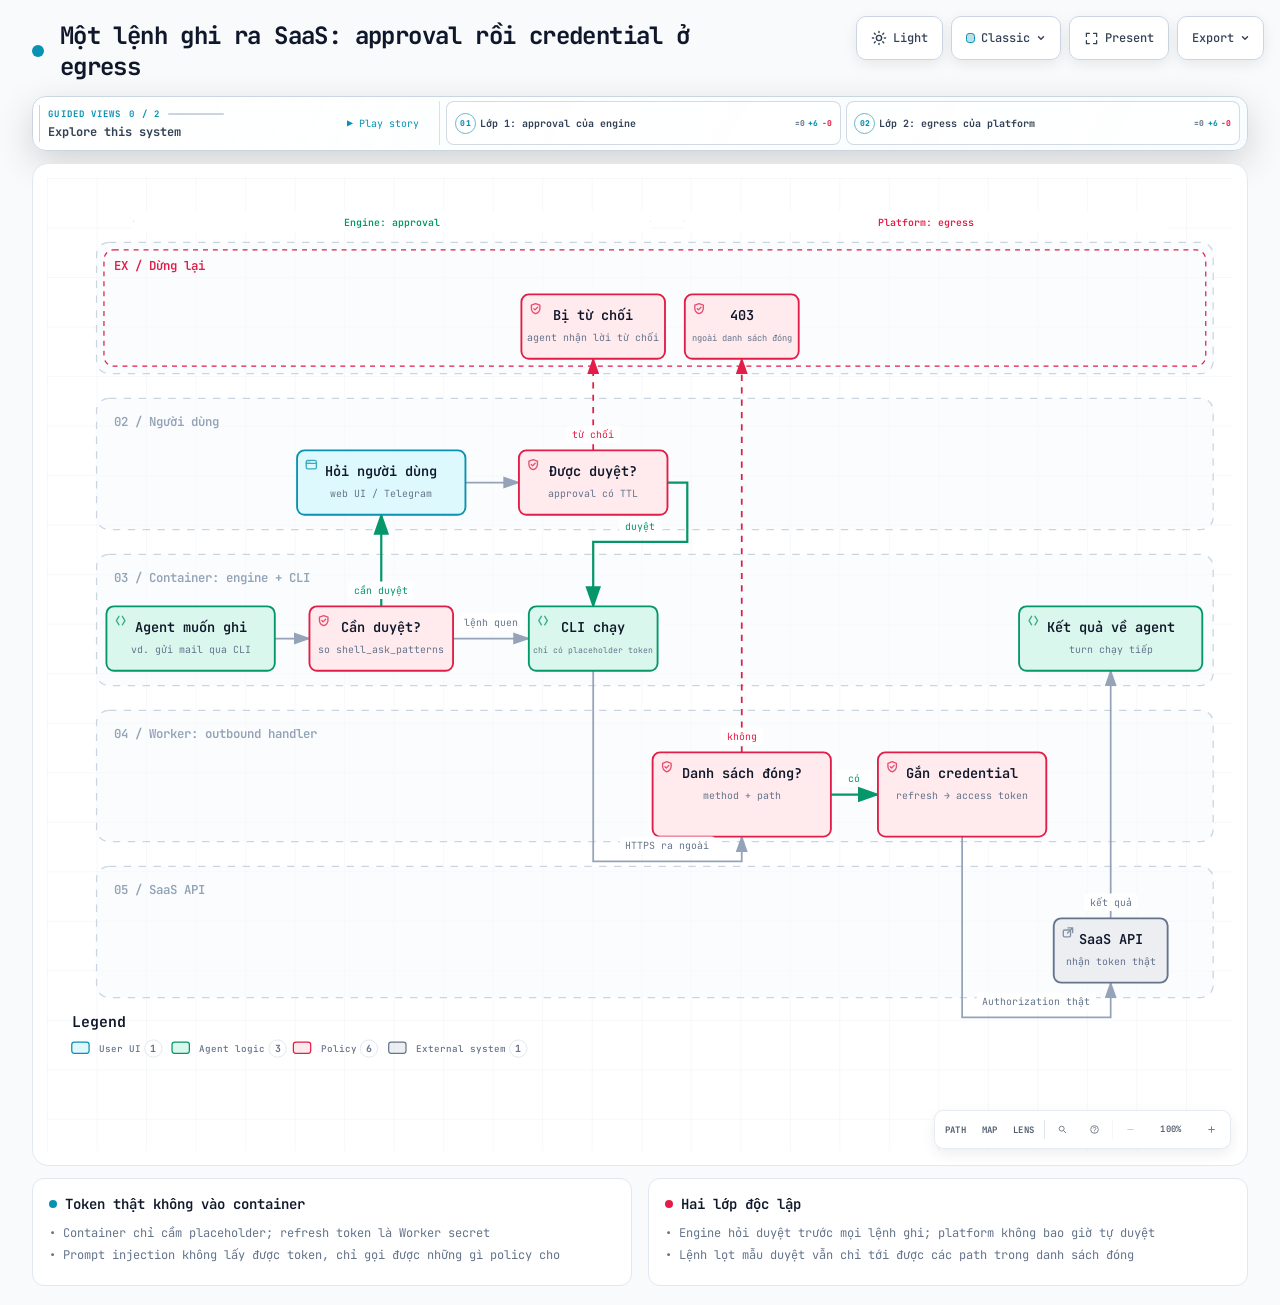
==== diagrams/egress.html @ 68be4a43 "feat: interactive guide to running a personal agent in the cloud A static one-page guide (Vietnamese" ====
<!DOCTYPE html>
<html lang="en" data-theme="dark" data-preset="classic">
<head>
  <meta charset="UTF-8">
  <meta name="viewport" content="width=device-width, initial-scale=1.0">
  <meta name="generator" content="archify 2.16.0">
  <title>Một lệnh ghi ra SaaS: approval rồi credential ở egress Diagram</title>
  <script>
    // Resolve the theme before first paint so light-preference users don't
    // see a dark flash. The toolbar script below re-applies with UI state.
    (function () {
      try {
        var theme = null;
        try {
          var param = new URLSearchParams(window.location.search).get('theme');
          if (param === 'light' || param === 'dark') theme = param;
          if (new URLSearchParams(window.location.search).get('embed') === '1') {
            document.documentElement.setAttribute('data-embed', 'true');
          }
          if (new URLSearchParams(window.location.search).get('present') === '1') {
            document.documentElement.setAttribute('data-present', 'true');
          }
        } catch (_) {}
        if (!theme) {
          try { theme = localStorage.getItem('archify-theme'); } catch (_) {}
        }
        if (theme !== 'light' && theme !== 'dark') {
          theme = window.matchMedia('(prefers-color-scheme: light)').matches ? 'light' : 'dark';
        }
        document.documentElement.setAttribute('data-theme', theme);
      } catch (_) {}
    })();
  </script>
  <!-- Async font load: a blackholed network must not block first paint.
       The body font stack falls back to system monospace until it lands. -->
  <link rel="preconnect" href="https://fonts.gstatic.com" crossorigin>
  <link href="https://fonts.googleapis.com/css2?family=JetBrains+Mono:wght@400;500;600;700&display=swap"
        rel="stylesheet" media="print" onload="this.media='all'">
  <noscript>
    <link href="https://fonts.googleapis.com/css2?family=JetBrains+Mono:wght@400;500;600;700&display=swap" rel="stylesheet">
  </noscript>
  <style>
    /* ==========================================================
       THEME VARIABLES — switch by toggling [data-theme] on <html>
       ========================================================== */
    :root,
    [data-theme="dark"] {
      --bg: #020617;
      --grid: #1e293b;
      --text: #ffffff;
      --text-muted: #94a3b8;
      --text-dim: #475569;
      /* UI chrome and menu hints need more contrast than SVG .t-dim accents */
      --text-faint: #7d8da1;

      --panel: rgba(15, 23, 42, 0.5);
      --panel-border: #1e293b;
      --lane-fill: rgba(15, 23, 42, 0.22);
      --lane-stroke: #334155;

      --arrow: #64748b;
      --arrow-emphasis: #34d399;

      /* Opaque mask color used behind semi-transparent component fills
         so the arrows drawn underneath are properly hidden. */
      --mask: #0f172a;

      --frontend-fill:    rgba(8, 51, 68, 0.4);
      --frontend-stroke:  #22d3ee;
      --backend-fill:     rgba(6, 78, 59, 0.4);
      --backend-stroke:   #34d399;
      --database-fill:    rgba(76, 29, 149, 0.4);
      --database-stroke:  #a78bfa;
      --cloud-fill:       rgba(120, 53, 15, 0.3);
      --cloud-stroke:     #fbbf24;
      --security-fill:    rgba(136, 19, 55, 0.4);
      --security-stroke:  #fb7185;
      --messagebus-fill:  rgba(251, 146, 60, 0.3);
      --messagebus-stroke:#fb923c;
      --external-fill:    rgba(30, 41, 59, 0.5);
      --external-stroke:  #94a3b8;

      --toolbar-bg:       rgba(15, 23, 42, 0.8);
      --toolbar-border:   #334155;
      --toolbar-text:     #e2e8f0;
      --toolbar-hover:    rgba(15, 23, 42, 0.95);
      --toolbar-menu-bg:  #0f172a;
    }

    [data-theme="light"] {
      --bg: #f8fafc;
      --grid: #e2e8f0;
      --text: #0f172a;
      --text-muted: #64748b;
      --text-dim: #94a3b8;
      --text-faint: #64748b;

      --panel: #ffffff;
      --panel-border: #e2e8f0;
      --lane-fill: rgba(248, 250, 252, 0.65);
      --lane-stroke: #cbd5e1;

      --arrow: #94a3b8;
      --arrow-emphasis: #059669;

      --mask: #ffffff;

      --frontend-fill:    rgba(34, 211, 238, 0.15);
      --frontend-stroke:  #0891b2;
      --backend-fill:     rgba(52, 211, 153, 0.18);
      --backend-stroke:   #059669;
      --database-fill:    rgba(167, 139, 250, 0.2);
      --database-stroke:  #7c3aed;
      --cloud-fill:       rgba(251, 191, 36, 0.18);
      --cloud-stroke:     #d97706;
      --security-fill:    rgba(251, 113, 133, 0.15);
      --security-stroke:  #e11d48;
      --messagebus-fill:  rgba(251, 146, 60, 0.15);
      --messagebus-stroke:#ea580c;
      --external-fill:    rgba(148, 163, 184, 0.18);
      --external-stroke:  #64748b;

      --toolbar-bg:       rgba(255, 255, 255, 0.92);
      --toolbar-border:   #cbd5e1;
      --toolbar-text:     #334155;
      --toolbar-hover:    #ffffff;
      --toolbar-menu-bg:  #ffffff;
    }

    /* ==========================================================
       SIGNAL FLOW — an opt-in, motion-forward visual preset.
       The variables also target a standalone exported SVG, whose
       root carries data-preset and data-theme directly.
       ========================================================== */
    [data-preset="signal-flow"][data-theme="dark"] {
      --bg: #030711;
      --grid: #15233a;
      --panel: rgba(6, 14, 28, 0.78);
      --panel-border: #1d3350;
      --lane-fill: rgba(9, 22, 40, 0.5);
      --lane-stroke: #2c4564;
      --text: #f5fbff;
      --text-muted: #9eb0c7;
      --text-dim: #52667f;
      --text-faint: #7890ad;
      --mask: #07101e;
      --frontend-fill: rgba(6, 182, 212, 0.14);
      --frontend-stroke: #67e8f9;
      --backend-fill: rgba(16, 185, 129, 0.14);
      --backend-stroke: #5eead4;
      --database-fill: rgba(139, 92, 246, 0.16);
      --database-stroke: #c4b5fd;
      --cloud-fill: rgba(245, 158, 11, 0.13);
      --cloud-stroke: #fcd34d;
      --security-fill: rgba(244, 63, 94, 0.13);
      --security-stroke: #fda4af;
      --messagebus-fill: rgba(249, 115, 22, 0.13);
      --messagebus-stroke: #fdba74;
      --external-fill: rgba(71, 85, 105, 0.24);
      --external-stroke: #a5b4c7;
      --arrow: #7890ad;
      --arrow-emphasis: #2dd4bf;
      --toolbar-bg: rgba(7, 16, 30, 0.86);
      --toolbar-border: #29415f;
      --toolbar-menu-bg: #07101e;
    }

    [data-preset="signal-flow"][data-theme="light"] {
      --bg: #f4f9fc;
      --grid: #d4e5ee;
      --panel: rgba(255, 255, 255, 0.82);
      --panel-border: #bfd5e2;
      --lane-fill: rgba(232, 243, 248, 0.62);
      --lane-stroke: #a9c5d5;
      --text: #102638;
      --text-muted: #587287;
      --text-dim: #8aa2b4;
      --text-faint: #668397;
      --mask: #ffffff;
      --frontend-fill: rgba(6, 182, 212, 0.09);
      --frontend-stroke: #0789a1;
      --backend-fill: rgba(5, 150, 105, 0.09);
      --backend-stroke: #087f69;
      --database-fill: rgba(124, 58, 237, 0.09);
      --database-stroke: #7254c7;
      --cloud-fill: rgba(217, 119, 6, 0.08);
      --cloud-stroke: #b9670b;
      --security-fill: rgba(225, 29, 72, 0.08);
      --security-stroke: #c53a59;
      --messagebus-fill: rgba(234, 88, 12, 0.08);
      --messagebus-stroke: #c65f27;
      --external-fill: rgba(100, 116, 139, 0.1);
      --external-stroke: #607a8c;
      --arrow: #7b97aa;
      --arrow-emphasis: #0d9488;
    }

    /* ==========================================================
       BLUEPRINT — a review-first drafting preset for deployment,
       infrastructure, and technical design documentation. It keeps
       the same semantic palette and geometry while trading glow for
       precise grid contrast, squared materials, and drafting marks.
       ========================================================== */
    [data-preset="blueprint"][data-theme="dark"] {
      --bg: #06131f;
      --grid: #17425a;
      --panel: rgba(7, 27, 43, 0.9);
      --panel-border: #27627f;
      --lane-fill: rgba(10, 43, 66, 0.36);
      --lane-stroke: #34799a;
      --text: #e3f6ff;
      --text-muted: #91b8ca;
      --text-dim: #557e92;
      --text-faint: #739caf;
      --mask: #0a2031;
      --frontend-fill: rgba(26, 157, 193, 0.14);
      --frontend-stroke: #66d9ef;
      --backend-fill: rgba(31, 155, 124, 0.13);
      --backend-stroke: #69dfbd;
      --database-fill: rgba(120, 105, 196, 0.14);
      --database-stroke: #b4a8ff;
      --cloud-fill: rgba(197, 145, 43, 0.13);
      --cloud-stroke: #ffd166;
      --security-fill: rgba(199, 76, 104, 0.13);
      --security-stroke: #ff8da1;
      --messagebus-fill: rgba(207, 112, 49, 0.13);
      --messagebus-stroke: #ffad66;
      --external-fill: rgba(84, 119, 139, 0.18);
      --external-stroke: #a7cad9;
      --arrow: #78a3b7;
      --arrow-emphasis: #64dfc1;
      --toolbar-bg: rgba(7, 28, 45, 0.92);
      --toolbar-border: #34799a;
      --toolbar-text: #d8f3ff;
      --toolbar-hover: rgba(18, 58, 83, 0.95);
      --toolbar-menu-bg: #0a2031;
    }

    [data-preset="blueprint"][data-theme="light"] {
      --bg: #edf7fa;
      --grid: #b5d5e1;
      --panel: rgba(249, 253, 255, 0.94);
      --panel-border: #78aabd;
      --lane-fill: rgba(210, 232, 240, 0.42);
      --lane-stroke: #83b2c4;
      --text: #123344;
      --text-muted: #4e7486;
      --text-dim: #86a6b4;
      --text-faint: #668c9d;
      --mask: #f9fdff;
      --frontend-fill: rgba(8, 145, 178, 0.08);
      --frontend-stroke: #087f9c;
      --backend-fill: rgba(5, 128, 101, 0.08);
      --backend-stroke: #08755f;
      --database-fill: rgba(100, 75, 180, 0.08);
      --database-stroke: #6757a8;
      --cloud-fill: rgba(181, 120, 15, 0.08);
      --cloud-stroke: #a86609;
      --security-fill: rgba(190, 48, 80, 0.07);
      --security-stroke: #b32f50;
      --messagebus-fill: rgba(196, 81, 22, 0.07);
      --messagebus-stroke: #b65120;
      --external-fill: rgba(79, 112, 128, 0.08);
      --external-stroke: #506f7e;
      --arrow: #6d93a5;
      --arrow-emphasis: #087f69;
      --toolbar-bg: rgba(247, 252, 254, 0.94);
      --toolbar-border: #8ab5c5;
      --toolbar-text: #294f61;
      --toolbar-hover: #ffffff;
      --toolbar-menu-bg: #f9fdff;
    }

    /* ==========================================================
       EDITORIAL — a warm, publication-minded preset for design
       reviews, launch notes, and documentation. The diagram keeps
       the same semantic palette and exact geometry, but trades
       software chrome for paper, ink, ruled structure, and one
       restrained vermilion accent.
       ========================================================== */
    [data-preset="editorial"][data-theme="dark"] {
      --bg: #181611;
      --grid: #39342a;
      --panel: rgba(35, 31, 24, 0.96);
      --panel-border: #625a4a;
      --lane-fill: rgba(52, 46, 35, 0.46);
      --lane-stroke: #726957;
      --text: #f4eddf;
      --text-muted: #b9ae9b;
      --text-dim: #776e60;
      --text-faint: #9d917e;
      --mask: #231f18;
      --frontend-fill: rgba(43, 133, 142, 0.16);
      --frontend-stroke: #7fc6c7;
      --backend-fill: rgba(63, 132, 92, 0.16);
      --backend-stroke: #8fc29e;
      --database-fill: rgba(117, 91, 141, 0.17);
      --database-stroke: #c0a4d0;
      --cloud-fill: rgba(170, 119, 49, 0.16);
      --cloud-stroke: #d8ad68;
      --security-fill: rgba(157, 69, 65, 0.17);
      --security-stroke: #df9085;
      --messagebus-fill: rgba(174, 79, 42, 0.16);
      --messagebus-stroke: #df946f;
      --external-fill: rgba(126, 115, 96, 0.18);
      --external-stroke: #b8ad99;
      --arrow: #948978;
      --arrow-emphasis: #dd6b3d;
      --toolbar-bg: rgba(35, 31, 24, 0.92);
      --toolbar-border: #625a4a;
      --toolbar-text: #eee5d5;
      --toolbar-hover: #302a20;
      --toolbar-menu-bg: #231f18;
    }

    [data-preset="editorial"][data-theme="light"] {
      --bg: #f2eee5;
      --grid: #d8d0c2;
      --panel: rgba(251, 248, 241, 0.97);
      --panel-border: #c4b9a6;
      --lane-fill: rgba(229, 221, 207, 0.42);
      --lane-stroke: #b8aa94;
      --text: #242018;
      --text-muted: #6f6658;
      --text-dim: #a09788;
      --text-faint: #817767;
      --mask: #fbf8f1;
      --frontend-fill: rgba(31, 117, 126, 0.09);
      --frontend-stroke: #287e84;
      --backend-fill: rgba(42, 119, 75, 0.09);
      --backend-stroke: #397b53;
      --database-fill: rgba(105, 75, 130, 0.09);
      --database-stroke: #765d86;
      --cloud-fill: rgba(157, 103, 31, 0.1);
      --cloud-stroke: #9a671f;
      --security-fill: rgba(153, 58, 52, 0.09);
      --security-stroke: #9e463f;
      --messagebus-fill: rgba(182, 70, 27, 0.09);
      --messagebus-stroke: #ad4b25;
      --external-fill: rgba(101, 91, 75, 0.09);
      --external-stroke: #746b5e;
      --arrow: #8a806f;
      --arrow-emphasis: #bb4c23;
      --toolbar-bg: rgba(251, 248, 241, 0.94);
      --toolbar-border: #c4b9a6;
      --toolbar-text: #40392f;
      --toolbar-hover: #fffdf8;
      --toolbar-menu-bg: #fbf8f1;
    }

    * { margin: 0; padding: 0; box-sizing: border-box; }

    body {
      font-family: 'JetBrains Mono', ui-monospace, SFMono-Regular, Menlo, Consolas, 'DejaVu Sans Mono', 'Liberation Mono', 'Noto Sans Mono CJK SC', 'PingFang SC', 'Hiragino Sans GB', 'Microsoft YaHei', monospace;
      background: var(--bg);
      min-height: 100vh;
      padding: 2rem;
      color: var(--text);
      transition: background 0.2s ease, color 0.2s ease;
    }

    html[data-preset="signal-flow"] body {
      background-image:
        radial-gradient(circle at 18% -8%, rgba(34, 211, 238, 0.14), transparent 34rem),
        radial-gradient(circle at 92% 18%, rgba(139, 92, 246, 0.12), transparent 30rem);
      background-attachment: fixed;
    }
    html[data-preset="signal-flow"][data-theme="light"] body {
      background-image:
        radial-gradient(circle at 18% -8%, rgba(6, 182, 212, 0.12), transparent 34rem),
        radial-gradient(circle at 92% 18%, rgba(139, 92, 246, 0.08), transparent 30rem);
    }
    html[data-preset="blueprint"] body {
      background-image:
        linear-gradient(var(--grid) 1px, transparent 1px),
        linear-gradient(90deg, var(--grid) 1px, transparent 1px);
      background-size: 32px 32px;
      background-position: -1px -1px;
      background-attachment: fixed;
    }
    html[data-preset="editorial"] body {
      background-image:
        linear-gradient(90deg, transparent 0, transparent 5.4rem, color-mix(in srgb, var(--security-stroke) 18%, transparent) 5.4rem, color-mix(in srgb, var(--security-stroke) 18%, transparent) calc(5.4rem + 1px), transparent calc(5.4rem + 1px)),
        repeating-linear-gradient(0deg, transparent 0, transparent 31px, color-mix(in srgb, var(--grid) 36%, transparent) 31px, color-mix(in srgb, var(--grid) 36%, transparent) 32px);
      background-attachment: fixed;
    }

    /* Gallery/embed mode keeps the generated artifact as the source of truth
       while presenting only its diagram surface inside a proof card. */
    html[data-embed="true"] body {
      min-height: 0;
      padding: 0;
      overflow: hidden;
      background: var(--bg);
      background-image: none;
    }
    html[data-embed="true"] .toolbar,
    html[data-embed="true"] .header,
    html[data-embed="true"] .cards,
    html[data-embed="true"] .diagram-nav,
    html[data-embed="true"] .overview-map,
    html[data-embed="true"] .focus-chip,
    html[data-embed="true"] .route-probe,
    html[data-embed="true"] .semantic-lens,
    html[data-embed="true"] .diagram-guide,
    html[data-embed="true"] .node-finder,
    html[data-embed="true"] .guided-views { display: none !important; }
    html[data-embed="true"] .container { max-width: none; }
    html[data-embed="true"] .diagram-container {
      padding: 0.5rem;
      border: 0;
      border-radius: 0;
      box-shadow: none;
    }
    html[data-embed="true"] .diagram-container svg { min-width: 0; }

    /* Share Chapter Cue lives in the HTML viewer layer, not inside the SVG.
       It gives one-shot embeds a title, authored note, truthful stop order,
       and lifecycle state while canonical diagram geometry stays untouched. */
    .share-chapter-cue { display: none; }
    html[data-embed="true"][data-share-playback="true"] .share-chapter-cue:not([hidden]),
    html[data-embed="true"][data-share-moment="true"] .share-chapter-cue:not([hidden]) {
      position: absolute;
      z-index: 18;
      top: 0.85rem;
      left: 50%;
      display: grid;
      grid-template-columns: auto minmax(9rem, 13.5rem) minmax(0, 1fr);
      align-items: center;
      gap: 0.45rem 0.85rem;
      width: min(52rem, calc(100% - 1.5rem));
      min-height: 3.35rem;
      padding: 0.55rem 0.75rem 0.65rem;
      overflow: hidden;
      border: 1px solid color-mix(in srgb, var(--frontend-stroke) 42%, var(--toolbar-border));
      border-radius: 0.75rem;
      background:
        linear-gradient(115deg, color-mix(in srgb, var(--frontend-fill) 52%, transparent), transparent 45%),
        color-mix(in srgb, var(--toolbar-menu-bg) 92%, transparent);
      color: var(--toolbar-text);
      box-shadow: 0 14px 42px rgba(0, 0, 0, 0.3), inset 0 1px 0 rgba(255, 255, 255, 0.045);
      backdrop-filter: blur(16px);
      pointer-events: none;
      animation: archify-share-cue-enter 280ms cubic-bezier(0.22, 1, 0.36, 1) both;
    }
    html[data-preset="blueprint"] .share-chapter-cue {
      border-radius: 0.2rem;
      background:
        linear-gradient(90deg, color-mix(in srgb, var(--frontend-fill) 46%, transparent), transparent 36%),
        var(--toolbar-menu-bg);
      box-shadow: 0 10px 28px rgba(0, 0, 0, 0.2);
      backdrop-filter: none;
    }
    html[data-preset="editorial"] .share-chapter-cue {
      border-color: var(--panel-border);
      background:
        linear-gradient(90deg, color-mix(in srgb, var(--security-fill) 58%, transparent), transparent 42%),
        var(--toolbar-menu-bg);
      box-shadow: 0 10px 30px color-mix(in srgb, #000 18%, transparent);
      backdrop-filter: none;
    }
    html[data-preset="editorial"] .share-chapter-state { color: var(--arrow-emphasis); }
    html[data-preset="editorial"] .share-chapter-state::before {
      border-radius: 0;
      box-shadow: none;
      transform: rotate(45deg) scale(0.8);
    }
    .share-chapter-index {
      display: grid;
      gap: 0.12rem;
      min-width: 5rem;
      padding-right: 0.75rem;
      border-right: 1px solid var(--toolbar-border);
    }
    .share-chapter-state {
      display: inline-flex;
      align-items: center;
      gap: 0.36rem;
      color: var(--frontend-stroke);
      font-size: 0.5rem;
      font-weight: 800;
      letter-spacing: 0.14em;
      text-transform: uppercase;
    }
    .share-chapter-state::before {
      width: 0.38rem;
      height: 0.38rem;
      border-radius: 50%;
      background: currentColor;
      box-shadow: 0 0 10px currentColor;
      content: '';
    }
    .share-chapter-cue[data-state="playing"] .share-chapter-state::before {
      animation: archify-share-cue-pulse 1.15s ease-in-out infinite;
    }
    .share-chapter-count {
      color: var(--text-faint);
      font-size: 0.5rem;
      font-weight: 700;
      letter-spacing: 0.08em;
      text-transform: uppercase;
    }
    .share-chapter-copy { min-width: 0; }
    .share-chapter-copy strong,
    .share-chapter-copy small,
    .share-chapter-route {
      display: block;
      overflow: hidden;
      text-overflow: ellipsis;
      white-space: nowrap;
    }
    .share-chapter-copy strong {
      color: var(--toolbar-text);
      font-size: 0.6875rem;
      line-height: 1.35;
    }
    .share-chapter-copy small {
      margin-top: 0.08rem;
      color: var(--text-muted);
      font-size: 0.5rem;
      line-height: 1.35;
    }
    .share-chapter-route {
      color: color-mix(in srgb, var(--frontend-stroke) 76%, var(--text-muted));
      font-size: 0.5625rem;
      font-weight: 650;
      letter-spacing: 0.015em;
      text-align: right;
    }
    .share-chapter-progress {
      position: absolute;
      right: 0;
      bottom: 0;
      left: 0;
      height: 2px;
      overflow: hidden;
      background: color-mix(in srgb, var(--toolbar-border) 72%, transparent);
    }
    .share-chapter-progress span {
      display: block;
      width: 100%;
      height: 100%;
      background: linear-gradient(90deg, var(--frontend-stroke), var(--database-stroke));
      box-shadow: 0 0 12px var(--frontend-stroke);
      transform: scaleX(0);
      transform-origin: left center;
    }

    /* Presentation Stage is a viewer-only layer: it gives the live diagram
       the viewport while keeping guided views, theme, focus, and exports real.
       Embed mode wins when both query parameters are present. */
    html[data-present="true"]:not([data-embed="true"]) body {
      height: 100dvh;
      min-height: 0;
      padding: 1rem;
      overflow: hidden;
    }
    html[data-present="true"]:not([data-embed="true"]) .container {
      display: flex;
      flex-direction: column;
      gap: 0.75rem;
      width: 100%;
      max-width: none;
      height: calc(100dvh - 2rem);
    }
    html[data-present="true"]:not([data-embed="true"]) .header {
      flex: none;
      min-width: 0;
      margin: 0;
      padding-right: 23rem;
    }
    html[data-present="true"]:not([data-embed="true"]) .header-row { margin-bottom: 0.25rem; }
    html[data-present="true"]:not([data-embed="true"]) .subtitle {
      overflow: hidden;
      text-overflow: ellipsis;
      white-space: nowrap;
    }
    html[data-present="true"]:not([data-embed="true"]) .guided-views {
      flex: none;
      margin-bottom: 0;
    }
    html[data-present="true"]:not([data-embed="true"]) .diagram-container {
      display: flex;
      flex: 1 1 auto;
      align-items: center;
      justify-content: center;
      min-height: 0;
      padding: 0.75rem;
      padding-bottom: calc(0.75rem + var(--archify-nav-reserve));
    }
    html[data-present="true"]:not([data-embed="true"]) .diagram-container > svg {
      flex: 1 1 auto;
      height: 100%;
      min-height: 0;
      width: 100%;
      min-width: 0;
    }
    html[data-present="true"]:not([data-embed="true"]) .cards { display: none; }
    html[data-present="true"]:not([data-embed="true"]) #btn-present {
      border-color: var(--frontend-stroke);
      color: var(--frontend-stroke);
    }

    /* The reader owns only the outer scale. Wide diagrams keep one authored
       SVG/viewBox while the runtime chooses a desktop width from the actual
       vertical budget. This avoids device-specific files and breakpoint
       jumps between a laptop and a tall monitor. */
    .container {
      width: 100%;
      max-width: var(--archify-reader-width, 1440px);
      margin: 0 auto;
    }
    @media (min-width: 768px) and (max-height: 920px) {
      .header { margin-bottom: 1rem; }
      .diagram-container { padding: 1rem; }
      .cards { margin-top: 1rem; }
      .card { padding: 1rem; }
    }

    .header { margin-bottom: 1.5rem; padding-right: 29.5rem; }

    html[data-preset="signal-flow"] .header,
    html[data-preset="blueprint"] .header,
    html[data-preset="editorial"] .header { padding-right: 29.5rem; }

    .header-row {
      display: flex;
      align-items: center;
      gap: 1rem;
      margin-bottom: 0.5rem;
    }

    .pulse-dot {
      width: 12px;
      height: 12px;
      background: var(--frontend-stroke);
      border-radius: 50%;
      animation: none;
    }

    html[data-motion-capable="true"] .pulse-dot { animation: pulse 2s infinite; }

    @keyframes pulse {
      0%, 100% { opacity: 1; }
      50% { opacity: 0.5; }
    }

    h1 {
      font-size: 1.5rem;
      font-weight: 700;
      letter-spacing: -0.025em;
    }

    .subtitle {
      color: var(--text-muted);
      font-size: 0.875rem;
      margin-left: 1.75rem;
    }

    html[data-preset="signal-flow"] .header-row::after {
      content: attr(data-preset-badge-signal-flow);
      margin-left: auto;
      color: var(--frontend-stroke);
      border: 1px solid var(--frontend-stroke);
      border-radius: 999px;
      padding: 0.28rem 0.6rem;
      font-size: 0.625rem;
      letter-spacing: 0.12em;
      opacity: 0.82;
      box-shadow: 0 0 20px rgba(34, 211, 238, 0.12);
      white-space: nowrap;
    }

    html[data-preset="blueprint"] .pulse-dot {
      width: 10px;
      height: 10px;
      border: 1px solid var(--frontend-stroke);
      border-radius: 1px;
      background: transparent;
      box-shadow: inset 0 0 0 2px var(--bg);
      transform: rotate(45deg);
      animation: none;
    }
    html[data-preset="blueprint"] .header-row::after {
      content: attr(data-preset-badge-blueprint);
      margin-left: auto;
      padding: 0.28rem 0.55rem;
      border-top: 1px solid var(--frontend-stroke);
      border-bottom: 1px solid var(--frontend-stroke);
      color: var(--frontend-stroke);
      font-size: 0.5625rem;
      font-weight: 700;
      letter-spacing: 0.14em;
      white-space: nowrap;
    }

    html[data-preset="editorial"] h1,
    html[data-preset="editorial"] .card h3 {
      font-family: Georgia, 'Times New Roman', 'Songti SC', STSong, serif;
      letter-spacing: -0.02em;
    }
    html[data-preset="editorial"] h1 { font-size: 1.72rem; font-weight: 600; }
    html[data-preset="editorial"] .pulse-dot {
      width: 9px;
      height: 9px;
      border: 1px solid var(--arrow-emphasis);
      border-radius: 0;
      background: var(--arrow-emphasis);
      box-shadow: 0 0 0 3px color-mix(in srgb, var(--arrow-emphasis) 14%, transparent);
      transform: rotate(45deg);
      animation: none;
    }
    html[data-preset="editorial"] .header-row::after {
      content: attr(data-preset-badge-editorial);
      margin-left: auto;
      padding: 0.32rem 0 0.24rem;
      border-bottom: 2px solid var(--arrow-emphasis);
      color: var(--arrow-emphasis);
      font-family: Georgia, 'Times New Roman', serif;
      font-size: 0.625rem;
      font-style: italic;
      font-weight: 600;
      letter-spacing: 0.08em;
      white-space: nowrap;
    }

    .diagram-container {
      --archify-nav-reserve: 0px;
      background: var(--panel);
      border-radius: 1rem;
      border: 1px solid var(--panel-border);
      padding: 1.5rem;
      padding-bottom: calc(1.5rem + var(--archify-nav-reserve));
      overflow: hidden;
      position: relative;
    }

    html[data-preset="signal-flow"] .diagram-container {
      position: relative;
      overflow: hidden;
      background: linear-gradient(180deg, rgba(8, 20, 38, 0.82), rgba(3, 8, 18, 0.94));
      box-shadow: inset 0 1px 0 rgba(255, 255, 255, 0.04), 0 28px 80px rgba(0, 0, 0, 0.34);
    }
    html[data-preset="signal-flow"][data-theme="light"] .diagram-container {
      background: linear-gradient(180deg, rgba(255, 255, 255, 0.9), rgba(237, 246, 250, 0.94));
      box-shadow: inset 0 1px 0 rgba(255, 255, 255, 0.72), 0 24px 60px rgba(45, 78, 99, 0.12);
    }
    html[data-preset="blueprint"] .diagram-container {
      border-color: var(--panel-border);
      border-radius: 0.35rem;
      background: var(--panel);
      box-shadow:
        inset 0 0 0 1px color-mix(in srgb, var(--panel-border) 34%, transparent),
        0 18px 48px rgba(0, 0, 0, 0.16);
    }
    html[data-preset="blueprint"] .diagram-container::after {
      content: "";
      position: absolute;
      z-index: 10;
      inset: 0.7rem;
      pointer-events: none;
      background:
        linear-gradient(var(--frontend-stroke), var(--frontend-stroke)) left top / 1.35rem 1px no-repeat,
        linear-gradient(var(--frontend-stroke), var(--frontend-stroke)) left top / 1px 1.35rem no-repeat,
        linear-gradient(var(--frontend-stroke), var(--frontend-stroke)) right top / 1.35rem 1px no-repeat,
        linear-gradient(var(--frontend-stroke), var(--frontend-stroke)) right top / 1px 1.35rem no-repeat,
        linear-gradient(var(--frontend-stroke), var(--frontend-stroke)) left bottom / 1.35rem 1px no-repeat,
        linear-gradient(var(--frontend-stroke), var(--frontend-stroke)) left bottom / 1px 1.35rem no-repeat,
        linear-gradient(var(--frontend-stroke), var(--frontend-stroke)) right bottom / 1.35rem 1px no-repeat,
        linear-gradient(var(--frontend-stroke), var(--frontend-stroke)) right bottom / 1px 1.35rem no-repeat;
      opacity: 0.58;
    }
    html[data-preset="editorial"] .diagram-container {
      overflow: hidden;
      border-color: var(--panel-border);
      border-radius: 0.38rem;
      background:
        linear-gradient(90deg, color-mix(in srgb, var(--security-fill) 58%, transparent), transparent 12%),
        var(--panel);
      box-shadow:
        0 1px 0 color-mix(in srgb, var(--text) 6%, transparent),
        0 18px 48px color-mix(in srgb, #000 19%, transparent);
    }
    html[data-preset="editorial"] .diagram-container::after {
      position: absolute;
      z-index: 10;
      top: 0.72rem;
      right: 1.25rem;
      padding: 0.2rem 0.52rem;
      border: 1px solid var(--panel-border);
      background: var(--panel);
      color: var(--arrow-emphasis);
      content: attr(data-preset-badge-editorial-plate);
      font-family: Georgia, 'Times New Roman', serif;
      font-size: 0.52rem;
      font-style: italic;
      font-weight: 600;
      letter-spacing: 0.09em;
      pointer-events: none;
    }
    html[data-embed="true"][data-preset="editorial"] .diagram-container::after { display: none; }
    html[data-motion-capable="true"][data-preset="signal-flow"][data-ambient-motion="running"] .diagram-container::before {
      content: "";
      position: absolute;
      inset: 0;
      pointer-events: none;
      background: linear-gradient(115deg, transparent 28%, rgba(103, 232, 249, 0.035) 48%, transparent 68%);
      transform: translateX(-70%);
      animation: archify-signal-scan 4.8s ease-in-out 1 both;
    }

    /* Motion Governor gives the reader a real static state and gives the
       strongest semantic action the only motion budget. Atmosphere resets to
       its authored base instead of freezing mid-cycle. Static artifacts never
       start a decorative pulse or scan. */
    html:not([data-motion-capable="true"]) svg[data-animation="trace"] [data-animate] {
      animation: none !important;
    }
    html[data-motion="still"] .pulse-dot,
    html[data-motion="still"] .diagram-container::before,
    html[data-motion="still"] svg[data-animation="trace"] [data-animate],
    html[data-motion-owner] .pulse-dot,
    html[data-motion-owner] .diagram-container::before,
    html[data-motion-owner] svg[data-animation="trace"] [data-animate],
    html[data-embed="true"] .pulse-dot,
    html[data-embed="true"] .diagram-container::before,
    html[data-share-playback="true"] .pulse-dot,
    html[data-share-playback="true"] .diagram-container::before,
    html[data-document-hidden="true"] .pulse-dot,
    html[data-document-hidden="true"] .diagram-container::before,
    html[data-document-hidden="true"] svg[data-animation="trace"] [data-animate] {
      animation: none !important;
    }
    html[data-motion="still"] .diagram-container::before,
    html[data-motion-owner] .diagram-container::before,
    html[data-embed="true"] .diagram-container::before,
    html[data-share-playback="true"] .diagram-container::before {
      opacity: 0;
    }
    html[data-motion="still"] .guided-view-progress span,
    html[data-motion="still"] .guided-story-caption,
    html[data-motion="still"] .story-trail-flow,
    html[data-motion="still"] .intent-trace-flow,
    html[data-motion="still"] .route-probe-flow,
    html[data-motion="still"] .route-journey-flow,
    html[data-motion="still"] .semantic-lens-flow,
    html[data-motion="still"] .diagram-guide,
    html[data-motion="still"] [data-story-step],
    html[data-motion="still"] .overview-map-live,
    html[data-motion="still"] .guided-view-stop,
    html[data-motion="still"] .share-chapter-cue,
    html[data-motion="still"] .share-chapter-state::before,
    html[data-motion="still"] .share-chapter-progress span,
    html[data-document-hidden="true"] .guided-view-progress span,
    html[data-document-hidden="true"] .story-trail-flow,
    html[data-document-hidden="true"] .intent-trace-flow,
    html[data-document-hidden="true"] .route-probe-flow,
    html[data-document-hidden="true"] .route-journey-flow,
    html[data-document-hidden="true"] .semantic-lens-flow,
    html[data-document-hidden="true"] .diagram-guide,
    html[data-document-hidden="true"] [data-story-step],
    html[data-document-hidden="true"] .overview-map-live,
    html[data-document-hidden="true"] .guided-view-stop,
    html[data-document-hidden="true"] .share-chapter-cue,
    html[data-document-hidden="true"] .share-chapter-state::before,
    html[data-document-hidden="true"] .share-chapter-progress span {
      animation: none !important;
    }
    html[data-motion="still"] .guided-view-progress span {
      transform: scaleX(1) !important;
    }
    html[data-motion="still"] svg[data-story-playing="true"] .story-trail-flow {
      stroke-dasharray: none;
      stroke-dashoffset: 0;
      opacity: 0.55;
    }
    html[data-motion="still"] .intent-trace-flow,
    html[data-motion="still"] .route-probe-flow {
      stroke-dasharray: none;
      stroke-dashoffset: 0;
      opacity: 0.72;
    }
    html[data-motion="still"] .route-journey-overlay,
    html[data-document-hidden="true"] .route-journey-overlay { display: none !important; }
    html[data-motion="still"] .relationship-pulse-overlay,
    html[data-motion="still"] .story-carrier-overlay,
    html[data-document-hidden="true"] .story-carrier-overlay { display: none !important; }
    html[data-motion="still"] .chapter-handoff-overlay { display: none !important; }
    html[data-motion="still"] .chapter-handoff-anchor { animation: none !important; }
    html[data-motion="still"] .guided-view-chapter,
    html[data-motion="still"] svg [data-node-id],
    html[data-motion="still"] svg [data-edge-from],
    html[data-motion="still"] svg [data-detail],
    html[data-motion="still"] svg [data-detail-anchor],
    html[data-motion="still"] svg [data-legend-hit],
    html[data-motion="still"] svg {
      transition: none !important;
    }

    svg {
      width: 100%;
      min-width: min(900px, 100%);
      display: block;
      transform-origin: 0 0;
      transition: transform 0.18s ease;
    }

    .diagram-container.is-camera-moving svg {
      transition: transform 0.42s cubic-bezier(0.22, 1, 0.36, 1);
    }
    .diagram-container.is-camera-transaction svg { transition: none; }
    .diagram-container.is-pannable { cursor: grab; }
    .diagram-container.is-panning { cursor: grabbing; user-select: none; }
    .diagram-container.is-panning svg { transition: none; }

    .diagram-nav {
      position: absolute;
      right: 1rem;
      bottom: 1rem;
      z-index: 12;
      display: inline-flex;
      align-items: center;
      max-width: calc(100% - 2rem);
      padding: 0.15rem;
      gap: 0;
      overflow-x: auto;
      border: 1px solid color-mix(in srgb, var(--toolbar-border) 48%, transparent);
      border-radius: 0.58rem;
      background: color-mix(in srgb, var(--toolbar-bg) 82%, transparent);
      box-shadow: 0 5px 14px rgba(0, 0, 0, 0.07);
      backdrop-filter: blur(10px);
      scrollbar-width: none;
    }
    .diagram-nav::-webkit-scrollbar { display: none; }
    .diagram-nav button,
    .focus-chip button,
    .guided-views button {
      border: 0;
      background: transparent;
      color: var(--toolbar-text);
      font: inherit;
      cursor: pointer;
    }
    .diagram-nav button {
      min-width: 2rem;
      height: 2rem;
      padding: 0 0.35rem;
      border-radius: 0.35rem;
      color: color-mix(in srgb, var(--toolbar-text) 68%, transparent);
      font-size: 0.56rem;
      font-weight: 600;
      letter-spacing: 0.02em;
      transition: background 0.15s, color 0.15s;
    }
    .diagram-nav button:hover,
    .diagram-nav button:focus-visible,
    .focus-chip button:hover,
    .focus-chip button:focus-visible,
    .guided-views button:hover,
    .guided-views button:focus-visible { background: var(--toolbar-hover); }
    .diagram-nav button:focus-visible,
    .focus-chip button:focus-visible,
    .guided-views button:focus-visible {
      outline: 2px solid var(--frontend-stroke);
      outline-offset: 1px;
    }
    .diagram-nav button:disabled { opacity: 0.38; cursor: default; }
    .diagram-nav button:disabled:hover { background: transparent; }
    .diagram-nav #btn-route-probe,
    .diagram-nav #btn-overview-map,
    .diagram-nav #btn-semantic-lens {
      min-width: auto;
      padding-inline: 0.5rem;
      color: color-mix(in srgb, var(--toolbar-text) 86%, transparent);
      font-weight: 650;
    }
    .diagram-nav #btn-node-finder,
    .diagram-nav [data-view="out"] {
      position: relative;
      margin-left: 0.25rem;
    }
    .diagram-nav #btn-node-finder::before,
    .diagram-nav [data-view="out"]::before {
      position: absolute;
      top: 0.4rem;
      bottom: 0.4rem;
      left: -0.13rem;
      width: 1px;
      background: color-mix(in srgb, var(--toolbar-border) 62%, transparent);
      content: "";
      pointer-events: none;
    }
    .diagram-nav-icon {
      display: block;
      width: 0.72rem;
      height: 0.72rem;
      margin: auto;
      background: currentColor;
      -webkit-mask-position: center;
      -webkit-mask-repeat: no-repeat;
      -webkit-mask-size: contain;
      mask-position: center;
      mask-repeat: no-repeat;
      mask-size: contain;
    }
    .diagram-nav-icon.find {
      -webkit-mask-image: url("data:image/svg+xml,%3Csvg xmlns='http://www.w3.org/2000/svg' viewBox='0 0 20 20'%3E%3Ccircle cx='8.5' cy='8.5' r='4.5' fill='none' stroke='black' stroke-width='1.8'/%3E%3Cpath d='m12 12 4 4' fill='none' stroke='black' stroke-width='1.8' stroke-linecap='round'/%3E%3C/svg%3E");
      mask-image: url("data:image/svg+xml,%3Csvg xmlns='http://www.w3.org/2000/svg' viewBox='0 0 20 20'%3E%3Ccircle cx='8.5' cy='8.5' r='4.5' fill='none' stroke='black' stroke-width='1.8'/%3E%3Cpath d='m12 12 4 4' fill='none' stroke='black' stroke-width='1.8' stroke-linecap='round'/%3E%3C/svg%3E");
    }
    .diagram-nav-icon.guide {
      -webkit-mask-image: url("data:image/svg+xml,%3Csvg xmlns='http://www.w3.org/2000/svg' viewBox='0 0 20 20'%3E%3Ccircle cx='10' cy='10' r='7' fill='none' stroke='black' stroke-width='1.7'/%3E%3Cpath d='M7.8 7.3a2.4 2.4 0 014.6.9c0 1.8-2.4 2-2.4 3.7M10 14.9h.01' fill='none' stroke='black' stroke-width='1.7' stroke-linecap='round'/%3E%3C/svg%3E");
      mask-image: url("data:image/svg+xml,%3Csvg xmlns='http://www.w3.org/2000/svg' viewBox='0 0 20 20'%3E%3Ccircle cx='10' cy='10' r='7' fill='none' stroke='black' stroke-width='1.7'/%3E%3Cpath d='M7.8 7.3a2.4 2.4 0 014.6.9c0 1.8-2.4 2-2.4 3.7M10 14.9h.01' fill='none' stroke='black' stroke-width='1.7' stroke-linecap='round'/%3E%3C/svg%3E");
    }
    .diagram-nav-icon.minus {
      -webkit-mask-image: url("data:image/svg+xml,%3Csvg xmlns='http://www.w3.org/2000/svg' viewBox='0 0 20 20'%3E%3Cpath d='M5 10h10' fill='none' stroke='black' stroke-width='1.8' stroke-linecap='round'/%3E%3C/svg%3E");
      mask-image: url("data:image/svg+xml,%3Csvg xmlns='http://www.w3.org/2000/svg' viewBox='0 0 20 20'%3E%3Cpath d='M5 10h10' fill='none' stroke='black' stroke-width='1.8' stroke-linecap='round'/%3E%3C/svg%3E");
    }
    .diagram-nav-icon.plus {
      -webkit-mask-image: url("data:image/svg+xml,%3Csvg xmlns='http://www.w3.org/2000/svg' viewBox='0 0 20 20'%3E%3Cpath d='M10 5v10M5 10h10' fill='none' stroke='black' stroke-width='1.8' stroke-linecap='round'/%3E%3C/svg%3E");
      mask-image: url("data:image/svg+xml,%3Csvg xmlns='http://www.w3.org/2000/svg' viewBox='0 0 20 20'%3E%3Cpath d='M10 5v10M5 10h10' fill='none' stroke='black' stroke-width='1.8' stroke-linecap='round'/%3E%3C/svg%3E");
    }
    .diagram-nav [data-view="reset"] {
      display: inline-flex;
      align-items: center;
      justify-content: center;
      gap: 0.2rem;
      min-width: 3.1rem;
      padding-inline: 0.35rem;
    }
    .diagram-nav [data-view="reset"][data-detail-visible] {
      min-width: 3.8rem;
    }
    .diagram-nav-detail {
      color: color-mix(in srgb, var(--toolbar-text) 52%, transparent);
      font-size: 0.44rem;
      font-weight: 700;
      line-height: 1;
      letter-spacing: 0.07em;
    }
    .diagram-nav-percent {
      color: color-mix(in srgb, var(--toolbar-text) 84%, transparent);
      font-size: 0.55rem;
      font-weight: 650;
      line-height: 1;
    }
    .diagram-container[data-camera-indicator="true"] .diagram-nav-detail,
    .diagram-container[data-camera-indicator="true"] .diagram-nav-percent { color: var(--frontend-stroke); }
    .diagram-nav #btn-diagram-guide[aria-expanded="true"] {
      color: var(--cloud-stroke);
      background: var(--toolbar-hover);
    }

    /* Semantic Radar is a deliberately simplified, viewer-only overview. It
       uses authored node bounds and the live camera viewport rather than
       cloning the canonical SVG, so IDs, filters, animation, and export state
       stay singular and deterministic. */
    .overview-map {
      position: absolute;
      right: 1rem;
      bottom: calc(4.15rem + var(--archify-nav-reserve));
      z-index: 12;
      width: 11.25rem;
      overflow: hidden;
      border: 1px solid color-mix(in srgb, var(--frontend-stroke) 52%, var(--toolbar-border));
      border-radius: 0.78rem;
      background: var(--toolbar-menu-bg);
      color: var(--toolbar-text);
      box-shadow: 0 16px 42px rgba(0, 0, 0, 0.3);
      backdrop-filter: blur(16px);
      font-size: 0.625rem;
    }
    .overview-map[hidden] { display: none; }
    .overview-map[data-docked="true"] {
      position: fixed;
      right: var(--archify-radar-right, 1rem);
      top: var(--archify-radar-top, 1rem);
      bottom: auto;
    }
    .overview-map[data-docked="true"][data-dock-side="left"] {
      right: auto;
      left: var(--archify-radar-left, 1rem);
    }
    html[data-preset="blueprint"] .overview-map { border-radius: 0.28rem; }
    .overview-map-head {
      display: grid;
      grid-template-columns: auto minmax(0, 1fr) auto;
      align-items: center;
      gap: 0.45rem;
      min-height: 2.25rem;
      padding: 0.42rem 0.48rem 0.38rem 0.55rem;
      border-bottom: 1px solid var(--toolbar-border);
      background: linear-gradient(110deg, color-mix(in srgb, var(--frontend-fill) 45%, transparent), transparent 68%);
      cursor: grab;
      touch-action: none;
      user-select: none;
    }
    .overview-map[data-panel-dragging="true"] .overview-map-head { cursor: grabbing; }
    .overview-map[data-placement-invalid="true"] {
      border-color: var(--security-stroke);
      box-shadow: 0 0 0 2px color-mix(in srgb, var(--security-stroke) 34%, transparent), 0 16px 42px rgba(0, 0, 0, 0.3);
    }
    .overview-map[data-compact="true"] {
      width: 7.4rem;
    }
    .overview-map[data-compact="true"] .overview-map-head {
      grid-template-columns: minmax(0, 1fr) auto;
      gap: 0.24rem;
      min-height: 1.5rem;
      padding: 0.05rem 0.16rem 0.05rem 0.32rem;
      border-bottom: 0;
    }
    .overview-map[data-compact="true"] .overview-map-live,
    .overview-map[data-compact="true"] .overview-map-copy,
    .overview-map[data-compact="true"] .overview-map-surface,
    .overview-map[data-compact="true"] .overview-map-hint {
      display: none;
    }
    .overview-map[data-compact="true"] .overview-map-expand { display: inline-flex; }
    .overview-map[data-compact="true"] .overview-map-close {
      width: 1.15rem;
      height: 1.15rem;
      font-size: 0.72rem;
    }
    .overview-map-live {
      width: 0.42rem;
      height: 0.42rem;
      border-radius: 50%;
      background: var(--backend-stroke);
      box-shadow: 0 0 0 0 color-mix(in srgb, var(--backend-stroke) 52%, transparent);
      animation: archify-radar-live 2.4s ease-out infinite;
    }
    .overview-map-copy { min-width: 0; line-height: 1.1; }
    .overview-map-copy strong {
      display: block;
      overflow: hidden;
      color: var(--frontend-stroke);
      font-size: 0.59rem;
      letter-spacing: 0.12em;
      text-transform: uppercase;
      white-space: nowrap;
      text-overflow: ellipsis;
    }
    .overview-map-copy small {
      display: block;
      margin-top: 0.18rem;
      overflow: hidden;
      color: var(--text-faint);
      font-size: 0.52rem;
      letter-spacing: 0.04em;
      white-space: nowrap;
      text-overflow: ellipsis;
    }
    .overview-map-expand {
      display: none;
      align-items: center;
      justify-content: center;
      min-width: 0;
      height: 1.2rem;
      padding: 0 0.34rem;
      overflow: hidden;
      border: 0;
      border-radius: 0.3rem;
      background: transparent;
      color: var(--frontend-stroke);
      font: inherit;
      font-size: 0.49rem;
      font-weight: 700;
      letter-spacing: 0.06em;
      text-transform: uppercase;
      white-space: nowrap;
      cursor: pointer;
    }
    .overview-map-close {
      width: 1.55rem;
      height: 1.55rem;
      padding: 0;
      border: 0;
      border-radius: 0.34rem;
      background: transparent;
      color: var(--toolbar-text);
      font: inherit;
      font-size: 0.9rem;
      cursor: pointer;
    }
    .overview-map-expand:hover,
    .overview-map-expand:focus-visible,
    .overview-map-close:hover,
    .overview-map-close:focus-visible { background: var(--toolbar-hover); }
    .overview-map-expand:focus-visible,
    .overview-map-close:focus-visible,
    .overview-map-surface:focus-visible,
    .overview-map-node:focus-visible {
      outline: 2px solid var(--frontend-stroke);
      outline-offset: 1px;
    }
    .overview-map-surface {
      position: relative;
      height: 7rem;
      margin: 0.42rem;
      overflow: hidden;
      border: 1px solid color-mix(in srgb, var(--panel-border) 72%, transparent);
      border-radius: 0.42rem;
      background:
        linear-gradient(color-mix(in srgb, var(--panel-border) 26%, transparent) 1px, transparent 1px),
        linear-gradient(90deg, color-mix(in srgb, var(--panel-border) 26%, transparent) 1px, transparent 1px),
        color-mix(in srgb, var(--bg) 86%, transparent);
      background-size: 12px 12px;
      cursor: crosshair;
      touch-action: none;
    }
    html[data-preset="blueprint"] .overview-map-surface { border-radius: 0.1rem; }
    .overview-map-surface > svg {
      width: 100%;
      height: 100%;
      min-width: 0;
      transform: none !important;
      transition: none !important;
      display: block;
      overflow: visible;
    }
    .overview-map-node {
      fill: var(--backend-stroke);
      fill-opacity: 0.52;
      stroke: var(--backend-stroke);
      stroke-opacity: 0.86;
      vector-effect: non-scaling-stroke;
      cursor: pointer;
      transition: fill-opacity 140ms ease, stroke-width 140ms ease, filter 140ms ease;
    }
    .overview-map-node[data-kind="frontend"],
    .overview-map-node[data-kind="start"] { fill: var(--frontend-stroke); stroke: var(--frontend-stroke); }
    .overview-map-node[data-kind="database"],
    .overview-map-node[data-kind="success"] { fill: var(--database-stroke); stroke: var(--database-stroke); }
    .overview-map-node[data-kind="cloud"],
    .overview-map-node[data-kind="waiting"] { fill: var(--cloud-stroke); stroke: var(--cloud-stroke); }
    .overview-map-node[data-kind="messagebus"] { fill: var(--messagebus-stroke); stroke: var(--messagebus-stroke); }
    .overview-map-node[data-kind="security"],
    .overview-map-node[data-kind="decision"],
    .overview-map-node[data-kind="failure"] { fill: var(--security-stroke); stroke: var(--security-stroke); }
    .overview-map-node[data-kind="external"],
    .overview-map-node[data-kind="neutral"] { fill: var(--external-stroke); stroke: var(--external-stroke); }
    .overview-map-node[data-radar-active="true"],
    .overview-map-node:hover,
    .overview-map-node:focus-visible {
      fill-opacity: 0.92;
      stroke-width: 2.2;
      filter: drop-shadow(0 0 3px currentColor);
    }
    .overview-map-viewport {
      fill: color-mix(in srgb, var(--frontend-fill) 56%, transparent);
      stroke: var(--frontend-stroke);
      stroke-width: 2;
      vector-effect: non-scaling-stroke;
      pointer-events: none;
      filter: drop-shadow(0 0 3px color-mix(in srgb, var(--frontend-stroke) 54%, transparent));
    }
    .overview-map-hint {
      display: flex;
      justify-content: space-between;
      gap: 0.5rem;
      padding: 0 0.52rem 0.46rem;
      color: var(--text-faint);
      font-size: 0.49rem;
      letter-spacing: 0.06em;
      text-transform: uppercase;
    }
    .diagram-nav #btn-overview-map[aria-expanded="true"] {
      color: var(--frontend-stroke);
      background: var(--toolbar-hover);
    }
    .overview-map-feedback {
      position: absolute;
      right: 1rem;
      bottom: 4.15rem;
      z-index: 13;
      max-width: min(16rem, calc(100% - 2rem));
      padding: 0.38rem 0.55rem;
      border: 1px solid color-mix(in srgb, var(--frontend-stroke) 52%, var(--toolbar-border));
      border-radius: 0.5rem;
      background: var(--toolbar-menu-bg);
      color: var(--toolbar-text);
      box-shadow: 0 8px 24px rgba(0, 0, 0, 0.2);
      font-size: 0.52rem;
      line-height: 1.35;
      pointer-events: none;
    }
    .overview-map-feedback[hidden] { display: none; }
    .focus-chip[data-radar-yielded="true"] { display: none !important; }
    .diagram-nav #btn-route-probe[aria-pressed="true"] {
      color: var(--backend-stroke);
      background: var(--toolbar-hover);
    }
    .diagram-nav #btn-semantic-lens[aria-expanded="true"],
    .diagram-nav #btn-semantic-lens[aria-pressed="true"] {
      color: var(--database-stroke);
      background: var(--toolbar-hover);
    }

    /* Semantic Lens turns the compiled node-kind palette into an analytical
       legend. One kind reveals its real traffic; two kinds compare only their
       direct authored relationships. Geometry and the canonical SVG stay put. */
    .semantic-lens {
      position: absolute;
      right: 1rem;
      bottom: calc(4.15rem + var(--archify-nav-reserve));
      z-index: 24;
      width: min(20rem, calc(100% - 2rem));
      overflow: hidden;
      border: 1px solid color-mix(in srgb, var(--database-stroke) 58%, var(--toolbar-border));
      border-radius: 0.82rem;
      background:
        linear-gradient(135deg, color-mix(in srgb, var(--database-fill) 34%, transparent), transparent 48%),
        var(--toolbar-menu-bg);
      color: var(--toolbar-text);
      box-shadow: 0 18px 52px rgba(0, 0, 0, 0.36);
      backdrop-filter: blur(18px);
      animation: archify-lens-in 180ms cubic-bezier(0.22, 1, 0.36, 1);
    }
    .semantic-lens[hidden] { display: none; }
    .semantic-lens[data-dock-side="left"] { left: 1rem; right: auto; }
    .semantic-lens[data-dock-side="right"] { left: auto; right: 1rem; }
    html[data-preset="blueprint"] .semantic-lens { border-radius: 0.28rem; }
    .semantic-lens-head {
      display: grid;
      grid-template-columns: minmax(0, 1fr) auto;
      align-items: start;
      gap: 0.75rem;
      padding: 0.72rem 0.78rem 0.62rem;
      border-bottom: 1px solid var(--toolbar-border);
    }
    .semantic-lens-eyebrow {
      display: block;
      color: var(--database-stroke);
      font-size: 0.5rem;
      font-weight: 800;
      letter-spacing: 0.16em;
      text-transform: uppercase;
    }
    .semantic-lens-title {
      display: block;
      margin-top: 0.16rem;
      color: var(--text);
      font-size: 0.82rem;
      letter-spacing: -0.02em;
    }
    .semantic-lens-close {
      width: 1.75rem;
      height: 1.75rem;
      padding: 0;
      border: 0;
      border-radius: 0.35rem;
      background: transparent;
      color: var(--toolbar-text);
      font: inherit;
      font-size: 1rem;
      cursor: pointer;
    }
    .semantic-lens-close:hover,
    .semantic-lens-close:focus-visible { background: var(--toolbar-hover); }
    .semantic-lens-instruction {
      margin: 0;
      padding: 0.52rem 0.78rem 0.48rem;
      color: var(--text-faint);
      font-size: 0.55rem;
      line-height: 1.45;
    }
    .semantic-lens-kinds {
      display: grid;
      grid-template-columns: 1fr 1fr;
      gap: 0.3rem;
      max-height: min(15rem, 40vh);
      padding: 0 0.5rem 0.5rem;
      overflow-y: auto;
      scrollbar-width: thin;
    }
    .semantic-lens-kind {
      --lens-color: var(--external-stroke);
      display: grid;
      grid-template-columns: auto minmax(0, 1fr) auto;
      align-items: center;
      gap: 0.42rem;
      min-width: 0;
      min-height: 2.15rem;
      padding: 0.35rem 0.42rem;
      border: 1px solid color-mix(in srgb, var(--lens-color) 24%, var(--toolbar-border));
      border-radius: 0.45rem;
      background: color-mix(in srgb, var(--panel) 76%, transparent);
      color: var(--toolbar-text);
      font: inherit;
      text-align: left;
      cursor: pointer;
      transition: border-color 140ms ease, background 140ms ease, opacity 140ms ease;
    }
    html[data-preset="blueprint"] .semantic-lens-kind { border-radius: 0.12rem; }
    .semantic-lens-kind[data-kind="frontend"],
    .semantic-lens-kind[data-kind="start"] { --lens-color: var(--frontend-stroke); }
    .semantic-lens-kind[data-kind="backend"],
    .semantic-lens-kind[data-kind="active"] { --lens-color: var(--backend-stroke); }
    .semantic-lens-kind[data-kind="database"],
    .semantic-lens-kind[data-kind="success"] { --lens-color: var(--database-stroke); }
    .semantic-lens-kind[data-kind="cloud"],
    .semantic-lens-kind[data-kind="waiting"] { --lens-color: var(--cloud-stroke); }
    .semantic-lens-kind[data-kind="messagebus"] { --lens-color: var(--messagebus-stroke); }
    .semantic-lens-kind[data-kind="security"],
    .semantic-lens-kind[data-kind="decision"],
    .semantic-lens-kind[data-kind="failure"] { --lens-color: var(--security-stroke); }
    .semantic-lens-kind:hover,
    .semantic-lens-kind:focus-visible,
    .semantic-lens-kind[aria-pressed="true"] {
      border-color: color-mix(in srgb, var(--lens-color) 78%, var(--toolbar-border));
      background: color-mix(in srgb, var(--lens-color) 11%, var(--panel));
    }
    .semantic-lens-kind:focus-visible,
    .semantic-lens-close:focus-visible,
    .semantic-lens-actions button:focus-visible {
      outline: 2px solid var(--database-stroke);
      outline-offset: 1px;
    }
    .semantic-lens-kind:disabled { opacity: 0.34; cursor: default; }
    .semantic-lens-swatch {
      width: 0.48rem;
      height: 0.48rem;
      border-radius: 50%;
      background: var(--lens-color);
      box-shadow: 0 0 8px color-mix(in srgb, var(--lens-color) 58%, transparent);
    }
    .semantic-lens-kind strong {
      overflow: hidden;
      color: var(--text);
      font-size: 0.61rem;
      text-overflow: ellipsis;
      white-space: nowrap;
    }
    .semantic-lens-kind em {
      color: var(--lens-color);
      font-size: 0.54rem;
      font-style: normal;
      font-weight: 800;
    }
    .semantic-lens-status {
      min-height: 2.5rem;
      margin: 0;
      padding: 0.55rem 0.78rem;
      border-top: 1px solid var(--toolbar-border);
      color: var(--text-faint);
      font-size: 0.55rem;
      line-height: 1.45;
    }
    .semantic-lens-status strong { color: var(--database-stroke); font-weight: 800; }
    .semantic-lens-actions {
      display: flex;
      justify-content: flex-end;
      gap: 0.28rem;
      padding: 0 0.62rem 0.62rem;
    }
    .semantic-lens-actions button {
      min-height: 1.8rem;
      padding: 0.28rem 0.48rem;
      border: 0;
      border-radius: 0.35rem;
      background: transparent;
      color: var(--toolbar-text);
      font: inherit;
      font-size: 0.56rem;
      cursor: pointer;
    }
    .semantic-lens-actions button:hover { background: var(--toolbar-hover); }
    .semantic-lens-actions #semantic-lens-copy { color: var(--database-stroke); }
    @keyframes archify-lens-in {
      from { opacity: 0; transform: translateY(5px) scale(0.985); }
      to { opacity: 1; transform: translateY(0) scale(1); }
    }

    /* Route Probe answers a reader question over the compiled semantic graph:
       choose two stable nodes and reveal the shortest authored directed route.
       The receipt and signal live entirely in the viewer layer. */
    .route-probe {
      position: absolute;
      left: 1rem;
      bottom: calc(1rem + var(--archify-nav-reserve));
      z-index: 12;
      width: min(46rem, calc(100% - 25rem));
      min-width: 18rem;
      overflow: hidden;
      border: 1px solid color-mix(in srgb, var(--backend-stroke) 62%, var(--toolbar-border));
      border-radius: 0.82rem;
      background:
        linear-gradient(115deg, color-mix(in srgb, var(--backend-fill) 50%, transparent), transparent 62%),
        var(--toolbar-menu-bg);
      color: var(--toolbar-text);
      box-shadow: 0 18px 48px rgba(0, 0, 0, 0.3);
      backdrop-filter: blur(16px);
      font-size: 0.625rem;
    }
    .route-probe[hidden] { display: none; }
    .route-probe[data-route-dock="top"] {
      top: 1rem;
      bottom: auto;
    }
    html[data-preset="blueprint"] .route-probe { border-radius: 0.25rem; }
    .route-probe-head {
      display: grid;
      grid-template-columns: minmax(0, 1fr) auto;
      align-items: start;
      gap: 0.65rem;
      padding: 0.52rem 0.58rem 0.44rem;
      border-bottom: 1px solid color-mix(in srgb, var(--toolbar-border) 80%, transparent);
    }
    .route-probe-copy { min-width: 0; }
    .route-probe-eyebrow {
      display: block;
      color: var(--backend-stroke);
      font-size: 0.48rem;
      font-weight: 800;
      letter-spacing: 0.15em;
      text-transform: uppercase;
    }
    .route-probe-title {
      display: block;
      margin-top: 0.14rem;
      overflow: hidden;
      color: var(--toolbar-text);
      font-size: 0.72rem;
      line-height: 1.25;
      white-space: nowrap;
      text-overflow: ellipsis;
    }
    .route-probe-actions { display: flex; gap: 0.2rem; }
    .route-probe button {
      min-height: 1.55rem;
      padding: 0.25rem 0.42rem;
      border: 0;
      border-radius: 0.36rem;
      background: transparent;
      color: var(--toolbar-text);
      font: inherit;
      cursor: pointer;
    }
    .route-probe button:hover,
    .route-probe button:focus-visible { background: var(--toolbar-hover); }
    .route-probe button:focus-visible {
      outline: 2px solid var(--backend-stroke);
      outline-offset: 1px;
    }
    .route-probe-copy-link { color: var(--frontend-stroke) !important; }
    .route-probe-find { color: var(--backend-stroke) !important; }
    .route-probe-copy-link[hidden] { display: none; }
    .route-probe-find[hidden] { display: none; }
    .route-probe-path {
      display: flex;
      align-items: center;
      min-height: 2.2rem;
      padding: 0.42rem 0.58rem 0.24rem;
      overflow-x: auto;
      scrollbar-width: thin;
      white-space: nowrap;
    }
    .route-probe-node,
    .route-probe button.route-probe-node {
      flex: none;
      max-width: 9.5rem;
      overflow: hidden;
      min-height: 1.75rem !important;
      padding: 0.22rem 0.38rem;
      border: 1px solid color-mix(in srgb, var(--backend-stroke) 46%, var(--toolbar-border));
      border-radius: 999px;
      background: color-mix(in srgb, var(--backend-fill) 52%, transparent);
      color: var(--text);
      font-size: 0.56rem;
      font-weight: 700;
      text-overflow: ellipsis;
      white-space: nowrap;
    }
    .route-probe-node[data-endpoint="start"] {
      border-color: var(--frontend-stroke);
      color: var(--frontend-stroke);
    }
    .route-probe-node[data-endpoint="end"] {
      border-color: var(--security-stroke);
      color: var(--security-stroke);
    }
    .route-probe-node[data-route-journey-state="past"] { opacity: 0.66; }
    .route-probe-node[data-route-journey-state="future"] { opacity: 0.48; }
    .route-probe-node[aria-current="step"] {
      border-color: var(--backend-stroke);
      background: color-mix(in srgb, var(--backend-fill) 82%, var(--toolbar-menu-bg));
      color: var(--text);
      box-shadow: 0 0 0 1px color-mix(in srgb, var(--backend-stroke) 42%, transparent), 0 0 14px color-mix(in srgb, var(--backend-stroke) 34%, transparent);
      opacity: 1;
    }
    html[data-preset="blueprint"] .route-probe-node[aria-current="step"] {
      border-style: double;
      border-width: 3px;
      border-radius: 0.2rem;
      box-shadow: none;
    }
    .route-probe-arrow {
      flex: none;
      padding: 0 0.28rem;
      color: var(--text-faint);
      font-size: 0.65rem;
    }
    .route-probe-placeholder {
      color: var(--text-faint);
      font-size: 0.56rem;
      letter-spacing: 0.03em;
    }
    .route-probe-status {
      display: block;
      min-height: 1.45rem;
      padding: 0.08rem 0.58rem 0.44rem;
      color: var(--text-faint);
      font-size: 0.52rem;
      line-height: 1.35;
    }
    .route-journey-controls {
      display: grid;
      grid-template-columns: 2rem minmax(5.8rem, auto) 2rem minmax(4.8rem, auto);
      justify-content: start;
      gap: 0.22rem;
      padding: 0.08rem 0.58rem 0.28rem;
    }
    .route-journey-controls[hidden] { display: none; }
    .route-journey-controls button {
      min-height: 1.8rem;
      border: 1px solid color-mix(in srgb, var(--toolbar-border) 86%, transparent);
      background: color-mix(in srgb, var(--toolbar-bg) 72%, transparent);
      font-size: 0.54rem;
      font-weight: 700;
    }
    .route-journey-controls button:disabled {
      cursor: default;
      opacity: 0.34;
    }
    .route-journey-play { color: var(--backend-stroke) !important; }
    .route-journey-overview { color: var(--frontend-stroke) !important; }
    .route-journey-controls[data-playing="true"] .route-journey-play {
      border-color: color-mix(in srgb, var(--backend-stroke) 64%, var(--toolbar-border));
      background: color-mix(in srgb, var(--backend-fill) 62%, transparent);
    }
    .route-probe[data-state="error"] {
      border-color: color-mix(in srgb, var(--security-stroke) 72%, var(--toolbar-border));
    }
    .route-probe[data-state="error"] .route-probe-status { color: var(--security-stroke); }

    .focus-chip {
      position: absolute;
      left: 1rem;
      top: 1rem;
      z-index: 12;
      display: block;
      width: min(22rem, calc(100% - 13rem));
      max-width: calc(100% - 13rem);
      overflow: hidden;
      border: 1px solid var(--frontend-stroke);
      border-radius: 0.85rem;
      background: var(--toolbar-menu-bg);
      color: var(--toolbar-text);
      box-shadow: 0 18px 48px rgba(0, 0, 0, 0.3);
      backdrop-filter: blur(16px);
      font-size: 0.6875rem;
    }
    .focus-chip[hidden] { display: none; }
    html[data-preset="blueprint"] .focus-chip { border-radius: 0.3rem; }
    .focus-chip button {
      flex: none;
      padding: 0.3rem 0.45rem;
      border-radius: 0.35rem;
      font-size: 0.625rem;
    }
    .relationship-lens-head {
      display: grid;
      grid-template-columns: minmax(0, 1fr) auto;
      align-items: start;
      gap: 0.75rem;
      padding: 0.7rem 0.75rem 0.65rem;
      border-bottom: 1px solid var(--toolbar-border);
      background: linear-gradient(120deg, color-mix(in srgb, var(--frontend-fill) 34%, transparent), transparent 72%);
    }
    .relationship-lens-copy { min-width: 0; }
    .relationship-lens-actions {
      display: flex;
      flex-direction: column;
      align-items: flex-end;
      gap: 0.18rem;
    }
    .relationship-lens-actions button { white-space: nowrap; }
    .relationship-lens-actions #btn-focus-clear {
      display: grid;
      width: 1.75rem;
      height: 1.75rem;
      padding: 0;
      place-items: center;
      color: var(--text-muted);
      font-size: 1rem;
      line-height: 1;
    }
    .relationship-lens-actions #btn-focus-clear:hover,
    .relationship-lens-actions #btn-focus-clear:focus-visible {
      background: var(--toolbar-hover);
      color: var(--text);
    }
    .relationship-lens-actions #btn-focus-copy { color: var(--frontend-stroke); }
    .relationship-lens-actions #btn-focus-relations { display: none; }
    .relationship-lens-eyebrow {
      display: block;
      margin-bottom: 0.18rem;
      color: var(--frontend-stroke);
      font-size: 0.5rem;
      font-weight: 800;
      letter-spacing: 0.14em;
      text-transform: uppercase;
    }
    .relationship-lens-title {
      display: block;
      overflow: hidden;
      color: var(--text);
      font-size: 0.8rem;
      line-height: 1.35;
      text-overflow: ellipsis;
      white-space: nowrap;
    }
    .semantic-passport-detail {
      display: block;
      margin-top: 0.12rem;
      overflow: hidden;
      color: var(--text-muted);
      font-size: 0.625rem;
      line-height: 1.4;
      text-overflow: ellipsis;
      white-space: nowrap;
    }
    .semantic-passport-detail[hidden] { display: none; }
    .semantic-passport-meta {
      display: flex;
      flex-wrap: wrap;
      gap: 0.24rem;
      margin-top: 0.42rem;
    }
    .semantic-passport-meta span,
    .semantic-passport-meta code {
      max-width: 100%;
      overflow: hidden;
      padding: 0.14rem 0.34rem;
      border: 1px solid color-mix(in srgb, var(--toolbar-border) 82%, transparent);
      border-radius: 999px;
      background: color-mix(in srgb, var(--panel) 68%, transparent);
      color: var(--text-faint);
      font: inherit;
      font-size: 0.5rem;
      letter-spacing: 0.04em;
      text-overflow: ellipsis;
      white-space: nowrap;
    }
    .semantic-passport-meta [data-passport="kind"] {
      border-color: color-mix(in srgb, var(--frontend-stroke) 50%, var(--toolbar-border));
      color: var(--frontend-stroke);
      font-weight: 800;
      text-transform: uppercase;
    }
    .semantic-passport-meta [data-passport="tag"] { color: var(--cloud-stroke); }
    .semantic-passport-meta [data-passport="brand"] {
      border-color: color-mix(in srgb, var(--messagebus-stroke) 52%, var(--toolbar-border));
      color: var(--messagebus-stroke);
      font-weight: 700;
    }
    .semantic-passport-meta [hidden] { display: none; }
    html[data-preset="blueprint"] .semantic-passport-meta span,
    html[data-preset="blueprint"] .semantic-passport-meta code { border-radius: 0.1rem; }
    .semantic-passport-evidence {
      margin-top: 0.52rem;
      padding: 0.5rem;
      border: 1px solid color-mix(in srgb, var(--backend-stroke) 32%, var(--toolbar-border));
      border-radius: 0.55rem;
      background: color-mix(in srgb, var(--backend-fill) 18%, var(--panel));
    }
    .semantic-passport-evidence[hidden] { display: none; }
    html[data-preset="blueprint"] .semantic-passport-evidence { border-radius: 0.18rem; }
    .semantic-passport-evidence-head {
      display: flex;
      align-items: center;
      justify-content: space-between;
      gap: 0.55rem;
      margin-bottom: 0.35rem;
    }
    .semantic-passport-evidence-status {
      display: inline-flex;
      align-items: center;
      gap: 0.28rem;
      color: var(--backend-stroke);
      font-size: 0.5rem;
      font-weight: 800;
      letter-spacing: 0.08em;
      text-transform: uppercase;
    }
    .semantic-passport-evidence-status::before {
      content: '';
      width: 0.38rem;
      height: 0.38rem;
      border-radius: 50%;
      background: var(--backend-stroke);
      box-shadow: 0 0 0 3px color-mix(in srgb, var(--backend-stroke) 14%, transparent);
    }
    .semantic-passport-repository {
      min-width: 0;
      overflow: hidden;
      color: var(--text-faint);
      font-size: 0.5rem;
      text-decoration: none;
      text-overflow: ellipsis;
      white-space: nowrap;
    }
    .semantic-passport-repository:hover,
    .semantic-passport-repository:focus-visible { color: var(--backend-stroke); }
    .semantic-passport-evidence-links { display: grid; gap: 0.22rem; }
    .semantic-passport-source {
      display: grid;
      grid-template-columns: minmax(0, 1fr) auto;
      gap: 0.15rem 0.45rem;
      align-items: center;
      padding: 0.34rem 0.4rem;
      border: 1px solid transparent;
      border-radius: 0.38rem;
      color: var(--text-muted);
      text-decoration: none;
    }
    .semantic-passport-source:hover,
    .semantic-passport-source:focus-visible {
      border-color: color-mix(in srgb, var(--backend-stroke) 42%, transparent);
      background: color-mix(in srgb, var(--backend-fill) 32%, transparent);
      color: var(--text);
    }
    .semantic-passport-source strong {
      overflow: hidden;
      font-size: 0.5625rem;
      text-overflow: ellipsis;
      white-space: nowrap;
    }
    .semantic-passport-source code {
      color: var(--backend-stroke);
      font: inherit;
      font-size: 0.5rem;
    }
    .semantic-passport-source small {
      grid-column: 1 / -1;
      overflow: hidden;
      color: var(--text-faint);
      font-size: 0.5rem;
      text-overflow: ellipsis;
      white-space: nowrap;
    }
    .relationship-lens-summary {
      display: block;
      margin-top: 0.12rem;
      color: var(--text-faint);
      font-size: 0.5625rem;
    }
    .semantic-passport-reach {
      display: grid;
      gap: 0.28rem;
      margin-top: 0.52rem;
      padding-top: 0.48rem;
      border-top: 1px solid color-mix(in srgb, var(--toolbar-border) 76%, transparent);
    }
    .semantic-passport-reach[hidden] { display: none; }
    .semantic-passport-reach-label {
      color: var(--text-faint);
      font-size: 0.5rem;
      font-weight: 800;
      letter-spacing: 0.1em;
      text-transform: uppercase;
    }
    .semantic-passport-reach-actions {
      display: grid;
      grid-template-columns: repeat(2, minmax(0, 1fr));
      gap: 0.25rem;
    }
    .semantic-passport-reach-actions button {
      display: flex;
      align-items: center;
      justify-content: space-between;
      gap: 0.5rem;
      min-width: 0;
      min-height: 2rem;
      padding: 0.32rem 0.42rem;
      border: 1px solid color-mix(in srgb, var(--toolbar-border) 86%, transparent);
      background: color-mix(in srgb, var(--panel) 70%, transparent);
      color: var(--text-muted);
      text-align: left;
    }
    .semantic-passport-reach-actions button:hover:not(:disabled),
    .semantic-passport-reach-actions button:focus-visible {
      border-color: color-mix(in srgb, var(--frontend-stroke) 62%, var(--toolbar-border));
      color: var(--text);
    }
    .semantic-passport-reach-actions button:focus-visible {
      outline: 2px solid var(--frontend-stroke);
      outline-offset: 1px;
    }
    .semantic-passport-reach-actions button:disabled {
      cursor: default;
      opacity: 0.5;
    }
    .semantic-passport-reach-actions button[aria-pressed="true"] {
      border-color: color-mix(in srgb, var(--reach-color, var(--frontend-stroke)) 72%, var(--toolbar-border));
      background: color-mix(in srgb, var(--reach-fill, var(--frontend-fill)) 48%, transparent);
      color: var(--text);
    }
    #btn-reach-upstream {
      --reach-color: var(--database-stroke);
      --reach-fill: var(--database-fill);
    }
    #btn-reach-downstream {
      --reach-color: var(--backend-stroke);
      --reach-fill: var(--backend-fill);
    }
    .semantic-passport-reach-actions strong {
      color: var(--reach-color, var(--frontend-stroke));
      font-size: 0.625rem;
    }
    .semantic-passport-reach-status {
      color: var(--text-faint);
      font-size: 0.525rem;
      line-height: 1.4;
    }
    .semantic-passport-reach-status[hidden] { display: none; }
    .relationship-lens-list {
      max-height: min(18rem, 46vh);
      overflow: auto;
      padding: 0.4rem;
      scrollbar-width: thin;
      scrollbar-color: var(--frontend-stroke) transparent;
    }
    .relationship-lens-list::-webkit-scrollbar { width: 4px; }
    .relationship-lens-list::-webkit-scrollbar-thumb {
      border-radius: 999px;
      background: color-mix(in srgb, var(--frontend-stroke) 68%, transparent);
    }
    .relationship-lens-group + .relationship-lens-group { margin-top: 0.35rem; }
    .relationship-lens-group-title {
      display: block;
      padding: 0.24rem 0.38rem 0.16rem;
      color: var(--text-faint);
      font-size: 0.5rem;
      font-weight: 800;
      letter-spacing: 0.12em;
      text-transform: uppercase;
    }
    .relationship-lens-row {
      display: grid;
      grid-template-columns: 2.1rem minmax(0, 1fr);
      gap: 0.06rem 0.45rem;
      width: 100%;
      padding: 0.45rem 0.5rem !important;
      text-align: left;
    }
    .relationship-lens-row:hover,
    .relationship-lens-row:focus-visible,
    .relationship-lens-row[data-preview-active="true"] {
      background: var(--toolbar-hover);
      box-shadow: inset 2px 0 0 var(--frontend-stroke);
    }
    .relationship-lens-row:focus-visible {
      outline: 2px solid var(--frontend-stroke);
      outline-offset: -2px;
    }
    .relationship-lens-direction {
      grid-row: 1 / 3;
      align-self: center;
      color: var(--frontend-stroke);
      font-size: 0.5rem;
      font-weight: 800;
      letter-spacing: 0.08em;
    }
    .relationship-lens-row[data-direction="in"] .relationship-lens-direction { color: var(--database-stroke); }
    .relationship-lens-row[data-direction="loop"] .relationship-lens-direction { color: var(--security-stroke); }
    .relationship-lens-row strong {
      overflow: hidden;
      color: var(--text);
      font-size: 0.6875rem;
      text-overflow: ellipsis;
      white-space: nowrap;
    }
    .relationship-lens-row small {
      overflow: hidden;
      color: var(--text-faint);
      font-size: 0.5625rem;
      text-overflow: ellipsis;
      white-space: nowrap;
    }
    .relationship-lens-empty {
      margin: 0;
      padding: 0.75rem;
      color: var(--text-faint);
      font-size: 0.625rem;
      text-align: center;
    }

    /* Diagram Guide keeps the artifact's growing reader vocabulary
       discoverable without widening the permanent control bar. It derives
       honest counts at runtime and delegates every action to an existing
       production interaction instead of creating a second command system. */
    .diagram-guide {
      position: absolute;
      top: 1rem;
      right: 1rem;
      z-index: 26;
      width: min(32rem, calc(100% - 2rem));
      max-height: min(42rem, calc(100% - 2rem));
      overflow: auto;
      border: 1px solid color-mix(in srgb, var(--cloud-stroke) 58%, var(--toolbar-border));
      border-radius: 0.82rem;
      background:
        linear-gradient(135deg, color-mix(in srgb, var(--cloud-fill) 32%, transparent), transparent 42%),
        var(--toolbar-menu-bg);
      color: var(--toolbar-text);
      box-shadow: 0 22px 64px rgba(0, 0, 0, 0.4);
      backdrop-filter: blur(18px);
      animation: archify-guide-in 180ms cubic-bezier(0.22, 1, 0.36, 1);
    }
    .diagram-guide[hidden] { display: none; }
    html[data-preset="blueprint"] .diagram-guide { border-radius: 0.28rem; }
    .diagram-guide-head {
      display: grid;
      grid-template-columns: minmax(0, 1fr) auto;
      align-items: start;
      gap: 1rem;
      padding: 0.82rem 0.9rem 0.68rem;
      border-bottom: 1px solid var(--toolbar-border);
    }
    .diagram-guide-eyebrow {
      display: block;
      color: var(--cloud-stroke);
      font-size: 0.5rem;
      font-weight: 800;
      letter-spacing: 0.16em;
      text-transform: uppercase;
    }
    .diagram-guide-title {
      display: block;
      margin-top: 0.16rem;
      color: var(--text);
      font-size: 0.86rem;
      letter-spacing: -0.02em;
    }
    .diagram-guide-close {
      width: 1.8rem;
      height: 1.8rem;
      border: 0;
      border-radius: 0.35rem;
      background: transparent;
      color: var(--toolbar-text);
      font: inherit;
      font-size: 1rem;
      cursor: pointer;
    }
    .diagram-guide-close:hover,
    .diagram-guide-close:focus-visible { background: var(--toolbar-hover); }
    .diagram-guide-stats {
      display: flex;
      align-items: center;
      gap: 0.5rem;
      margin: 0;
      padding: 0.54rem 0.9rem;
      border-bottom: 1px solid color-mix(in srgb, var(--toolbar-border) 74%, transparent);
      color: var(--text-faint);
      font-size: 0.56rem;
      letter-spacing: 0.025em;
    }
    .diagram-guide-stats::before {
      content: '';
      width: 0.42rem;
      height: 0.42rem;
      flex: none;
      border-radius: 50%;
      background: var(--backend-stroke);
      box-shadow: 0 0 10px color-mix(in srgb, var(--backend-stroke) 72%, transparent);
    }
    .diagram-guide-actions {
      display: grid;
      grid-template-columns: 1fr 1fr;
      gap: 0.38rem;
      padding: 0.62rem;
    }
    .diagram-guide-action {
      --guide-accent: var(--frontend-stroke);
      display: grid;
      grid-template-columns: auto minmax(0, 1fr) auto;
      align-items: center;
      gap: 0.55rem;
      min-height: 4.15rem;
      padding: 0.55rem 0.58rem;
      border: 1px solid color-mix(in srgb, var(--guide-accent) 22%, var(--toolbar-border));
      border-radius: 0.55rem;
      background: color-mix(in srgb, var(--panel) 78%, transparent);
      color: var(--toolbar-text);
      font: inherit;
      text-align: left;
      cursor: pointer;
      transition: border-color 140ms ease, background 140ms ease, transform 140ms ease;
    }
    .diagram-guide-action[data-guide-action="route"] { --guide-accent: var(--backend-stroke); }
    .diagram-guide-action[data-guide-action="map"] { --guide-accent: var(--database-stroke); }
    .diagram-guide-action[data-guide-action="lens"] { --guide-accent: var(--messagebus-stroke); }
    .diagram-guide-action[data-guide-action="story"] { --guide-accent: var(--security-stroke); }
    .diagram-guide-action[data-guide-action="present"] {
      --guide-accent: var(--cloud-stroke);
    }
    .diagram-guide-action:hover,
    .diagram-guide-action:focus-visible {
      border-color: color-mix(in srgb, var(--guide-accent) 76%, var(--toolbar-border));
      background: color-mix(in srgb, var(--guide-accent) 9%, var(--panel));
      transform: translateY(-1px);
    }
    .diagram-guide-action:focus-visible,
    .diagram-guide-close:focus-visible {
      outline: 2px solid var(--cloud-stroke);
      outline-offset: 1px;
    }
    .diagram-guide-action:disabled {
      opacity: 0.42;
      cursor: default;
      transform: none;
    }
    .diagram-guide-index {
      display: grid;
      place-items: center;
      width: 1.65rem;
      height: 1.65rem;
      border: 1px solid color-mix(in srgb, var(--guide-accent) 64%, var(--toolbar-border));
      border-radius: 0.35rem;
      color: var(--guide-accent);
      font-size: 0.5rem;
      font-weight: 800;
      letter-spacing: 0.06em;
    }
    .diagram-guide-action-copy { min-width: 0; }
    .diagram-guide-action strong {
      display: block;
      overflow: hidden;
      color: var(--text);
      font-size: 0.66rem;
      text-overflow: ellipsis;
      white-space: nowrap;
    }
    .diagram-guide-action small {
      display: -webkit-box;
      margin-top: 0.18rem;
      overflow: hidden;
      color: var(--text-faint);
      font-size: 0.5rem;
      line-height: 1.35;
      -webkit-box-orient: vertical;
      -webkit-line-clamp: 2;
    }
    .diagram-guide kbd {
      align-self: start;
      min-width: 1.45rem;
      padding: 0.12rem 0.3rem;
      border: 1px solid var(--toolbar-border);
      border-radius: 0.25rem;
      color: var(--text-faint);
      font: inherit;
      font-size: 0.5rem;
      text-align: center;
    }
    .diagram-guide-shortcuts {
      display: flex;
      flex-wrap: wrap;
      gap: 0.34rem 0.62rem;
      padding: 0.58rem 0.9rem 0.68rem;
      border-top: 1px solid var(--toolbar-border);
      color: var(--text-faint);
      font-size: 0.5rem;
    }
    .diagram-guide-shortcuts span {
      display: inline-flex;
      align-items: center;
      gap: 0.28rem;
      white-space: nowrap;
    }
    .diagram-guide-feedback {
      min-height: 1rem;
      margin: -0.18rem 0.9rem 0.62rem;
      color: var(--security-stroke);
      font-size: 0.5rem;
    }
    .diagram-guide-feedback:empty { display: none; }
    @keyframes archify-guide-in {
      from { opacity: 0; transform: translateY(-5px) scale(0.985); }
      to { opacity: 1; transform: translateY(0) scale(1); }
    }

    .node-finder {
      position: absolute;
      top: 1rem;
      left: 1rem;
      z-index: 24;
      display: flex;
      flex-direction: column;
      width: min(22rem, calc(100% - 2rem));
      max-height: calc(100% - 2rem);
      overflow: hidden;
      border: 1px solid var(--toolbar-border);
      border-radius: 0.85rem;
      background: var(--toolbar-menu-bg);
      color: var(--toolbar-text);
      box-shadow: 0 6px 8px rgba(0, 0, 0, 0.22);
      backdrop-filter: blur(16px);
    }
    .node-finder[hidden] { display: none; }
    .node-finder[data-context="route-source"] {
      border-color: color-mix(in srgb, var(--frontend-stroke) 68%, var(--toolbar-border));
    }
    .node-finder[data-context="route-target"] {
      border-color: color-mix(in srgb, var(--security-stroke) 68%, var(--toolbar-border));
    }
    html[data-preset="blueprint"] .node-finder { border-radius: 0.3rem; }
    .node-finder-head {
      display: flex;
      align-items: center;
      justify-content: space-between;
      gap: 1rem;
      padding: 0.7rem 0.8rem 0.45rem;
    }
    .node-finder-head strong {
      color: var(--text);
      font-size: 0.6875rem;
      letter-spacing: 0.08em;
      text-transform: uppercase;
    }
    .node-finder[data-context="route-source"] .node-finder-head strong { color: var(--frontend-stroke); }
    .node-finder[data-context="route-target"] .node-finder-head strong { color: var(--security-stroke); }
    .node-finder-close {
      width: 1.75rem;
      height: 1.75rem;
      border: 0;
      border-radius: 0.35rem;
      background: transparent;
      color: var(--toolbar-text);
      font: inherit;
      font-size: 1rem;
      cursor: pointer;
    }
    .node-finder-close:hover,
    .node-finder-close:focus-visible { background: var(--toolbar-hover); }
    .node-finder-close:focus-visible,
    .node-finder-result:focus-visible {
      outline: 2px solid var(--frontend-stroke);
      outline-offset: -2px;
    }
    .node-finder-search {
      display: grid;
      grid-template-columns: auto minmax(0, 1fr) auto;
      align-items: center;
      gap: 0.55rem;
      margin: 0 0.55rem 0.55rem;
      padding: 0 0.7rem;
      min-height: 2.6rem;
      border: 1px solid var(--toolbar-border);
      border-radius: 0.55rem;
      background: color-mix(in srgb, var(--panel) 78%, transparent);
      transition: border-color 160ms ease-out, box-shadow 160ms ease-out;
    }
    html[data-preset="blueprint"] .node-finder-search { border-radius: 0.18rem; }
    .node-finder-search > span { color: var(--frontend-stroke); font-size: 0.875rem; }
    .node-finder-search:focus-within {
      border-color: var(--frontend-stroke);
      box-shadow: 0 0 0 2px color-mix(in srgb, var(--frontend-stroke) 20%, transparent);
    }
    .node-finder-input {
      appearance: none;
      width: 100%;
      min-width: 0;
      border: 0;
      outline: 0;
      background: transparent;
      color: var(--text);
      font: inherit;
      font-size: 0.75rem;
    }
    .node-finder-input:focus-visible { outline: none; }
    .node-finder-input::placeholder { color: var(--text-faint); }
    .node-finder kbd {
      padding: 0.1rem 0.32rem;
      border: 1px solid var(--toolbar-border);
      border-radius: 0.25rem;
      color: var(--text-faint);
      font: inherit;
      font-size: 0.5625rem;
    }
    .node-finder-results {
      display: grid;
      flex: 1 1 auto;
      gap: 0;
      min-height: 0;
      max-height: min(18rem, 48vh);
      margin: 0 0.55rem 0.45rem;
      padding: 0;
      overflow-y: auto;
      overscroll-behavior: contain;
      border: 1px solid color-mix(in srgb, var(--toolbar-border) 78%, transparent);
      border-radius: 0.55rem;
      background: color-mix(in srgb, var(--panel) 54%, transparent);
      scroll-padding-block: 0.25rem;
      scrollbar-width: thin;
    }
    html[data-preset="blueprint"] .node-finder-results { border-radius: 0.18rem; }
    .node-finder-result {
      display: grid;
      grid-template-columns: minmax(0, 1fr) auto;
      gap: 0.2rem 0.75rem;
      width: 100%;
      min-height: 3.25rem;
      padding: 0.58rem 0.65rem;
      border: 0;
      border-radius: 0;
      background: transparent;
      color: var(--text);
      font: inherit;
      text-align: left;
      cursor: pointer;
      transition: background-color 160ms ease-out;
    }
    .node-finder-result:not(:last-child) {
      border-bottom: 1px solid color-mix(in srgb, var(--toolbar-border) 62%, transparent);
    }
    .node-finder-result:hover,
    .node-finder-result:focus-visible {
      position: relative;
      z-index: 1;
      background: color-mix(in srgb, var(--frontend-fill) 48%, var(--toolbar-hover));
    }
    .node-finder-result strong {
      overflow: hidden;
      font-size: 0.75rem;
      line-height: 1.25;
      text-overflow: ellipsis;
      white-space: nowrap;
    }
    .node-finder-result small {
      grid-column: 1 / -1;
      overflow: hidden;
      color: var(--text-faint);
      font-size: 0.5625rem;
      letter-spacing: 0.015em;
      text-overflow: ellipsis;
      white-space: nowrap;
    }
    .node-finder-result em {
      align-self: center;
      color: var(--frontend-stroke);
      font-size: 0.625rem;
      font-style: normal;
    }
    .node-finder[data-context^="route-"] .node-finder-result em {
      padding: 0.1rem 0.3rem;
      border: 1px solid color-mix(in srgb, currentColor 52%, transparent);
      border-radius: 999px;
      font-size: 0.5rem;
      font-weight: 800;
      letter-spacing: 0.05em;
      text-transform: uppercase;
    }
    .node-finder[data-context="route-target"] .node-finder-result em { color: var(--security-stroke); }
    .node-finder-empty {
      padding: 1.1rem 0.75rem 1.25rem;
      color: var(--text-faint);
      font-size: 0.6875rem;
      text-align: center;
    }
    .node-finder-status {
      margin: 0;
      padding: 0.1rem 0.8rem 0.65rem;
      color: var(--text-faint);
      font-size: 0.5625rem;
    }

    .guided-views {
      display: grid;
      grid-template-columns: 2.75rem minmax(0, 1fr) 2.75rem auto;
      align-items: stretch;
      gap: 0.35rem;
      min-width: 0;
      margin: 0 0 0.75rem;
      padding: 0.35rem;
      border: 1px solid var(--toolbar-border);
      border-radius: 0.85rem;
      background: var(--toolbar-bg);
      background: linear-gradient(120deg, var(--toolbar-bg), color-mix(in srgb, var(--toolbar-bg) 82%, var(--frontend-fill)));
      box-shadow: 0 12px 36px rgba(0, 0, 0, 0.16);
      backdrop-filter: blur(12px);
    }
    .guided-views[hidden] { display: none; }

    html[data-preset="blueprint"] .guided-views {
      border-color: var(--panel-border);
      border-radius: 0.35rem;
      background:
        linear-gradient(90deg, color-mix(in srgb, var(--frontend-fill) 36%, transparent), transparent 24%),
        var(--toolbar-bg);
      box-shadow: 0 12px 28px rgba(0, 0, 0, 0.12);
    }
    html[data-preset="blueprint"] .guided-views button { border-radius: 0.2rem; }
    html[data-preset="blueprint"] .guided-view-progress { border-radius: 0; }
    html[data-preset="blueprint"] .guided-view-progress span { border-radius: 0; }
    .guided-views button {
      min-width: 0;
      padding: 0.45rem 0.6rem;
      border-radius: 0.55rem;
      font-size: 0.75rem;
    }
    .guided-views > #guided-view-prev,
    .guided-views > #guided-view-next { min-width: 2.75rem; min-height: 2.75rem; }
    .guided-views button:disabled { opacity: 0.3; cursor: default; }
    .guided-view-copy {
      min-width: 0;
      padding: 0.2rem 0.5rem;
      border-left: 1px solid var(--toolbar-border);
      overflow: hidden;
    }
    .guided-view-meta {
      display: flex;
      align-items: center;
      gap: 0.5rem;
      min-height: 1rem;
      margin-bottom: 0.12rem;
      color: var(--frontend-stroke);
      font-size: 0.5625rem;
      font-weight: 700;
      letter-spacing: 0.12em;
      text-transform: uppercase;
    }
    .guided-view-handoff {
      box-sizing: border-box;
      height: 1rem;
      min-width: 0;
      max-width: 15rem;
      overflow: hidden;
      padding: 0 0.38rem;
      border: 1px solid color-mix(in srgb, var(--frontend-stroke) 46%, transparent);
      border-radius: 999px;
      color: var(--toolbar-text);
      background: color-mix(in srgb, var(--frontend-fill) 44%, transparent);
      font-size: 0.5rem;
      line-height: calc(1rem - 2px);
      letter-spacing: 0.06em;
      text-overflow: ellipsis;
      white-space: nowrap;
    }
    .guided-view-handoff[hidden] { display: none; }
    html[data-preset="blueprint"] .guided-view-handoff { border-radius: 0.15rem; }
    .chapter-handoff-overlay { pointer-events: none; }
    .chapter-handoff-anchor {
      fill: color-mix(in srgb, var(--frontend-fill) 10%, transparent);
      stroke: var(--frontend-stroke);
      stroke-width: 2;
      stroke-dasharray: 4 4;
      vector-effect: non-scaling-stroke;
      opacity: 0.96;
      animation: archify-chapter-anchor 0.42s cubic-bezier(0.22, 1, 0.36, 1) both;
    }
    svg[data-chapter-handoff] [data-node-id][data-chapter-role="stay"] { opacity: 1; }
    svg[data-chapter-handoff] [data-node-id][data-chapter-role="enter"] { opacity: 0.78; }
    svg[data-chapter-handoff] [data-node-id][data-chapter-role="leave"] { opacity: 0.26; }
    @keyframes archify-chapter-anchor {
      0% { opacity: 0.35; stroke-dashoffset: 8; }
      45% { opacity: 1; }
      100% { opacity: 0.72; stroke-dashoffset: 0; }
    }
    .guided-view-progress {
      width: 3.5rem;
      height: 2px;
      overflow: hidden;
      border-radius: 999px;
      background: var(--toolbar-border);
    }
    .guided-view-progress span {
      display: block;
      width: 100%;
      height: 100%;
      border-radius: inherit;
      background: var(--frontend-stroke);
      transform: scaleX(0);
      transform-origin: left center;
    }
    .guided-view-copy strong,
    .guided-view-copy small { display: block; overflow: hidden; text-overflow: ellipsis; white-space: nowrap; }
    .guided-view-copy strong { color: var(--toolbar-text); font-size: 0.75rem; line-height: 1.35; }
    .guided-view-copy small { margin-top: 0; color: var(--text-muted); font-size: 0.625rem; line-height: 1.35; }
    .guided-story-caption {
      display: grid;
      grid-template-columns: auto minmax(0, 1fr) auto;
      gap: 0.12rem 0.55rem;
      align-items: center;
      min-width: 0;
      margin-top: 0.18rem;
      padding: 0.3rem 0.5rem;
      overflow: hidden;
      border: 1px solid color-mix(in srgb, var(--frontend-stroke) 32%, var(--toolbar-border));
      border-radius: 0.58rem;
      background: color-mix(in srgb, var(--frontend-fill) 26%, transparent);
      animation: archify-story-caption-in 140ms cubic-bezier(0.22, 1, 0.36, 1) both;
    }
    .guided-story-caption[hidden] { display: none; }
    .guided-story-caption-index {
      grid-row: 1 / span 2;
      align-self: stretch;
      display: inline-grid;
      min-width: 3.3rem;
      place-items: center;
      padding-right: 0.52rem;
      border-right: 1px solid color-mix(in srgb, var(--frontend-stroke) 28%, var(--toolbar-border));
      color: var(--frontend-stroke);
      font-size: 0.5625rem;
      font-weight: 800;
      letter-spacing: 0.08em;
      text-transform: uppercase;
    }
    .guided-story-caption strong,
    .guided-story-caption small {
      display: block;
      min-width: 0;
      overflow: hidden;
      text-overflow: ellipsis;
      white-space: nowrap;
    }
    .guided-story-caption strong { color: var(--toolbar-text); font-size: 0.6875rem; line-height: 1.3; }
    .guided-story-caption small { color: var(--text-muted); font-size: 0.5625rem; line-height: 1.35; }
    .guided-story-caption-next {
      grid-column: 3;
      grid-row: 1 / span 2;
      display: grid;
      min-width: 6.4rem;
      max-width: 9.5rem;
      align-self: stretch;
      align-content: center;
      padding-left: 0.58rem;
      border-left: 1px solid color-mix(in srgb, var(--frontend-stroke) 22%, var(--toolbar-border));
    }
    .guided-story-caption-next[hidden] { display: none; }
    .guided-story-caption-next small {
      color: color-mix(in srgb, var(--frontend-stroke) 72%, var(--text-muted));
      font-weight: 800;
      letter-spacing: 0.09em;
      text-transform: uppercase;
    }
    .guided-story-caption-next strong { color: var(--text-muted); font-weight: 700; }
    html[data-preset="blueprint"] .guided-story-caption { border-radius: 0.2rem; }
    .guided-views[data-story-beat] .guided-view-copy > #guided-view-label,
    .guided-views[data-story-beat] .guided-view-copy > #guided-view-note { display: none; }
    @keyframes archify-story-caption-in {
      from { opacity: 0; transform: translateY(3px); }
      to { opacity: 1; transform: translateY(0); }
    }
    .guided-view-trail {
      display: flex;
      align-items: center;
      gap: 0.28rem;
      min-width: 0;
      min-height: 1.7rem;
      margin-top: 0;
      padding: 0;
      overflow-x: auto;
      color: var(--text-faint);
      overscroll-behavior-x: contain;
      touch-action: pan-x;
      scrollbar-width: none;
      white-space: nowrap;
    }
    .guided-view-trail[hidden] { display: none; }
    .guided-view-trail::-webkit-scrollbar { display: none; }
    .guided-view-trail .guided-view-stop {
      appearance: none;
      box-sizing: border-box;
      display: inline-flex;
      flex: 0 0 auto;
      align-items: center;
      gap: 0.28rem;
      min-height: 1.5rem;
      padding: 0.1rem 0.3rem 0.1rem 0.18rem;
      border: 1px solid transparent;
      border-radius: 999px;
      background: transparent;
      color: var(--text-muted);
      cursor: pointer;
      font-family: inherit;
      font-size: 0.5625rem;
      font-weight: 650;
      letter-spacing: 0.02em;
      line-height: 1;
      transition: background 140ms ease, border-color 140ms ease, color 140ms ease, opacity 140ms ease;
    }
    .guided-view-stop:hover {
      border-color: color-mix(in srgb, var(--frontend-stroke) 36%, transparent);
      background: color-mix(in srgb, var(--frontend-fill) 34%, transparent);
    }
    .guided-view-stop:focus-visible {
      outline: 2px solid var(--frontend-stroke);
      outline-offset: 1px;
    }
    .guided-view-stop:disabled { cursor: wait; }
    .guided-view-stop::before {
      display: inline-grid;
      width: 1rem;
      height: 1rem;
      place-items: center;
      border: 1px solid color-mix(in srgb, var(--frontend-stroke) 54%, var(--toolbar-border));
      border-radius: 50%;
      background: color-mix(in srgb, var(--frontend-fill) 58%, var(--toolbar-bg));
      color: var(--frontend-stroke);
      content: attr(data-story-number);
      font-size: 0.5rem;
      line-height: 1;
    }
    .guided-view-stop + .guided-view-stop::after {
      order: -1;
      color: color-mix(in srgb, var(--frontend-stroke) 58%, var(--text-faint));
      content: '\00b7';
      font-size: 0.65rem;
    }
    .guided-view-stop[data-story-link="forward"]::after { content: '\2192'; }
    .guided-view-stop[data-story-link="reverse"]::after { content: '\2190'; }
    .guided-view-stop[data-story-link="multiple"]::after { content: '\21c4'; }
    .guided-view-stop[data-story-beat-state="pending"] { opacity: 0.38; }
    .guided-view-stop[data-story-beat-state="next"] {
      border-style: dashed;
      border-color: color-mix(in srgb, var(--frontend-stroke) 42%, var(--toolbar-border));
      color: color-mix(in srgb, var(--toolbar-text) 68%, var(--text-muted));
      opacity: 0.58;
    }
    .guided-view-stop[data-story-beat-state="past"] { color: var(--text-muted); opacity: 0.76; }
    .guided-view-stop[data-story-beat-state="active"] {
      border-color: color-mix(in srgb, var(--frontend-stroke) 72%, var(--toolbar-border));
      background: color-mix(in srgb, var(--frontend-fill) 42%, transparent);
      color: var(--toolbar-text);
      font-weight: 800;
      opacity: 1;
    }
    .guided-view-stop[data-story-beat-state="active"]::before {
      border-color: var(--frontend-stroke);
      box-shadow: 0 0 10px color-mix(in srgb, var(--frontend-stroke) 54%, transparent);
    }
    html[data-preset="blueprint"] .guided-view-stop,
    html[data-preset="blueprint"] .guided-view-stop::before { border-radius: 0.1rem; }
    html[data-preset="blueprint"] .guided-view-stop[data-story-beat-state="active"]::before { box-shadow: none; }
    .guided-view-actions { display: flex; align-items: stretch; gap: 0.2rem; }
    .guided-view-actions button { white-space: nowrap; }
    .guided-view-play {
      display: inline-flex;
      align-items: center;
      justify-content: center;
      gap: 0.38rem;
      min-width: 6.25rem !important;
      color: var(--frontend-stroke) !important;
      font-size: 0.625rem !important;
    }
    .guided-view-play[aria-pressed="true"] { background: var(--toolbar-hover); }
    .guided-view-all { min-width: 3.25rem !important; color: var(--text-muted) !important; font-size: 0.625rem !important; }
    .guided-view-beat-link {
      display: inline-flex;
      align-items: center;
      justify-content: center;
      gap: 0.3rem;
      min-width: 5.4rem !important;
      min-height: 1.5rem;
      color: var(--text-muted) !important;
      font-size: 0.5625rem !important;
      letter-spacing: 0.025em;
      transition: background 140ms ease, border-color 140ms ease, color 140ms ease;
    }
    .guided-view-beat-link:not(:disabled):hover {
      border-color: color-mix(in srgb, var(--frontend-stroke) 52%, var(--toolbar-border));
      color: var(--frontend-stroke) !important;
    }
    .guided-view-beat-link[data-copy-state="copied"] {
      border-color: color-mix(in srgb, var(--backend-stroke) 58%, var(--toolbar-border));
      background: color-mix(in srgb, var(--backend-fill) 46%, transparent);
      color: var(--backend-stroke) !important;
    }
    .guided-view-index {
      grid-column: 1 / -1;
      min-width: 0;
      padding: 0.28rem 0.12rem 0.08rem;
      overflow: hidden;
      border-top: 1px solid color-mix(in srgb, var(--toolbar-border) 72%, transparent);
    }
    @media (min-width: 721px) {
      html[data-present="true"]:not([data-embed="true"]) .guided-views[data-playing="true"] .guided-view-index,
      html[data-present="true"]:not([data-embed="true"]) .guided-views[data-playing="true"] .guided-view-beat-link,
      html[data-present="true"]:not([data-embed="true"]) .guided-views[data-playing="true"] .guided-view-all,
      html[data-present="true"]:not([data-embed="true"]) .guided-views[data-playing="true"] .guided-view-trail,
      html[data-present="true"]:not([data-embed="true"]) .guided-views[data-playing="true"] .guided-view-copy > #guided-view-label,
      html[data-present="true"]:not([data-embed="true"]) .guided-views[data-playing="true"] .guided-view-copy > #guided-view-note { display: none; }
      html[data-present="true"]:not([data-embed="true"]) .guided-views[data-playing="true"] .guided-story-caption { margin-top: 0.08rem; }
    }
    .guided-view-chapters {
      display: flex;
      gap: 0.28rem;
      min-width: 0;
      margin: 0;
      padding: 0.08rem 0.05rem 0.2rem;
      overflow-x: auto;
      list-style: none;
      scroll-padding-inline: 0.05rem;
      scroll-snap-type: x proximity;
      scrollbar-width: none;
    }
    .guided-view-chapters::-webkit-scrollbar { display: none; }
    .guided-view-chapters li {
      display: flex;
      flex: 1 1 0;
      min-width: 9.5rem;
      scroll-snap-align: center;
    }
    .guided-view-chapter {
      position: relative;
      display: grid !important;
      grid-template-columns: 1.55rem minmax(0, 1fr) auto;
      align-items: center;
      width: 100%;
      min-height: 2.75rem;
      padding: 0.36rem 0.48rem !important;
      overflow: hidden;
      border: 1px solid color-mix(in srgb, var(--toolbar-border) 86%, transparent) !important;
      border-radius: 0.48rem !important;
      background: color-mix(in srgb, var(--toolbar-bg) 88%, transparent) !important;
      color: var(--text-muted) !important;
      text-align: left;
      transition: background 0.16s ease, border-color 0.16s ease, opacity 0.16s ease;
    }
    .guided-view-chapter:hover {
      border-color: color-mix(in srgb, var(--frontend-stroke) 58%, var(--toolbar-border)) !important;
      background: color-mix(in srgb, var(--frontend-fill) 42%, var(--toolbar-bg)) !important;
    }
    .guided-view-chapter:focus-visible {
      outline: 2px solid var(--frontend-stroke);
      outline-offset: 1px;
    }
    .guided-view-chapter-index {
      display: inline-grid;
      width: 1.32rem;
      height: 1.32rem;
      place-items: center;
      border: 1px solid color-mix(in srgb, var(--frontend-stroke) 48%, var(--toolbar-border));
      border-radius: 50%;
      color: var(--frontend-stroke);
      font-size: 0.5rem;
      font-weight: 800;
      letter-spacing: 0.03em;
    }
    .guided-view-chapter-title {
      min-width: 0;
      overflow: hidden;
      color: var(--toolbar-text);
      font-size: 0.625rem;
      font-weight: 700;
      line-height: 1.3;
      text-overflow: ellipsis;
      white-space: nowrap;
    }
    .guided-view-chapter-count {
      grid-column: 3;
      grid-row: 1;
      margin-left: 0.38rem;
      color: var(--text-faint);
      font-size: 0.5rem;
      font-style: normal;
      font-weight: 650;
      white-space: nowrap;
    }
    .guided-view-chapter-delta {
      display: inline-flex;
      grid-column: 3;
      grid-row: 1;
      align-items: center;
      gap: 0.22rem;
      margin-left: 0.38rem;
      color: var(--text-faint);
      font-size: 0.5rem;
      font-weight: 750;
      letter-spacing: 0.01em;
      white-space: nowrap;
    }
    .guided-view-chapter-delta[hidden] { display: none; }
    .guided-view-chapter-delta [data-delta-kind="stay"] { color: var(--text-muted); }
    .guided-view-chapter-delta [data-delta-kind="enter"] { color: var(--frontend-stroke); }
    .guided-view-chapter-delta [data-delta-kind="leave"] { color: var(--security-stroke); }
    .guided-view-chapter[data-preview-active="true"] {
      border-color: color-mix(in srgb, var(--frontend-stroke) 72%, var(--toolbar-border)) !important;
      background: color-mix(in srgb, var(--frontend-fill) 54%, var(--toolbar-bg)) !important;
    }
    .guided-view-chapter[data-chapter-position="current"] {
      border: 2px solid var(--frontend-stroke) !important;
      padding: calc(0.36rem - 1px) calc(0.48rem - 1px) !important;
      box-shadow: inset 3px 0 0 var(--frontend-stroke);
      color: var(--toolbar-text) !important;
    }
    .guided-view-chapter[data-chapter-position="current"] .guided-view-chapter-index {
      background: var(--frontend-stroke);
      color: var(--bg);
    }
    .guided-view-chapter[data-chapter-position="before"] {
      border-style: solid !important;
      opacity: 0.72;
    }
    .guided-view-chapter[data-chapter-position="after"] { border-style: dashed !important; }
    html[data-preset="signal-flow"] .guided-view-chapter[data-chapter-position="current"] {
      box-shadow: inset 3px 0 0 var(--frontend-stroke), 0 0 18px color-mix(in srgb, var(--frontend-stroke) 18%, transparent);
    }
    html[data-preset="blueprint"] .guided-view-chapter,
    html[data-preset="blueprint"] .guided-view-chapter-index { border-radius: 0.12rem !important; }

    /* Story Shelf — keep every authored chapter and the Play action visible,
       but do not spend a second row on unavailable director controls before
       the reader enters a chapter. Existing data-active-view state expands
       the full guided surface without a new toggle or stored preference. */
    .guided-views[data-active-view="all"] {
      grid-template-columns: minmax(11rem, .72fr) auto minmax(0, 2fr);
      align-items: center;
      padding: 0.28rem 0.35rem;
    }
    .guided-views[data-active-view="all"] > #guided-view-prev,
    .guided-views[data-active-view="all"] > #guided-view-next,
    .guided-views[data-active-view="all"] .guided-view-beat-link,
    .guided-views[data-active-view="all"] .guided-view-all { display: none; }
    .guided-views[data-active-view="all"] .guided-view-copy {
      grid-column: 1;
      grid-row: 1;
      padding: 0.1rem 0.55rem;
    }
    .guided-views[data-active-view="all"] .guided-view-copy > #guided-view-note { display: none; }
    .guided-views[data-active-view="all"] .guided-view-actions {
      display: block;
      grid-column: 2;
      grid-row: 1;
    }
    .guided-views[data-active-view="all"] .guided-view-play { min-height: 2.75rem; }
    .guided-views[data-active-view="all"] .guided-view-index {
      grid-column: 3;
      grid-row: 1;
      padding: 0 0.08rem 0 0.42rem;
      border-top: 0;
      border-left: 1px solid color-mix(in srgb, var(--toolbar-border) 72%, transparent);
    }
    .guided-views[data-active-view="all"] .guided-view-chapters {
      gap: 0.3rem;
      padding: 0;
    }

    .cards {
      display: grid;
      grid-template-columns: repeat(auto-fit, minmax(280px, 1fr));
      gap: 1rem;
      margin-top: 2rem;
    }

    .card {
      background: var(--panel);
      border-radius: 0.75rem;
      border: 1px solid var(--panel-border);
      padding: 1.25rem;
    }

    html[data-preset="signal-flow"] .card {
      background: linear-gradient(145deg, rgba(10, 24, 43, 0.86), rgba(5, 12, 24, 0.92));
      box-shadow: inset 0 1px 0 rgba(255, 255, 255, 0.035);
    }
    html[data-preset="signal-flow"][data-theme="light"] .card {
      background: linear-gradient(145deg, rgba(255, 255, 255, 0.92), rgba(237, 246, 250, 0.9));
      box-shadow: inset 0 1px 0 rgba(255, 255, 255, 0.82), 0 12px 32px rgba(45, 78, 99, 0.08);
    }

    /* Preserve the one-screen guarantee on ordinary laptop displays. The
       high-screen expansion above must not trade a fuller canvas for page
       scrolling at 900–1080px heights. */
    @media (min-width: 768px) and (max-height: 1100px) {
      .header { margin-bottom: 1rem; }
      .diagram-container {
        padding: 0.875rem;
        padding-bottom: calc(0.875rem + var(--archify-nav-reserve));
      }
      .cards { margin-top: 1rem; }
      .card { padding: 1rem; }
    }
    @media (min-width: 768px) and (max-height: 920px) {
      body { padding-block: 1.25rem; }
      .header { margin-bottom: 0.875rem; }
      .cards { margin-top: 0.75rem; }
      html[data-nav-stage-rail="true"] body { padding-block: 0.375rem; }
      html[data-nav-stage-rail="true"] .header { margin-bottom: 0.5rem; }
      html[data-nav-stage-rail="true"] .guided-views { margin-bottom: 0.375rem; }
      html[data-nav-stage-rail="true"] .diagram-container[data-nav-stage-rail="true"] { padding-top: 0.5rem; }
      html[data-nav-stage-rail="true"] .cards { margin-top: 0.375rem; }
    }

    html[data-preset="blueprint"] .card {
      position: relative;
      border-color: var(--panel-border);
      border-radius: 0.3rem;
      background: var(--panel);
      box-shadow: none;
    }
    html[data-preset="blueprint"] .card::before {
      content: "";
      position: absolute;
      top: -1px;
      left: 1rem;
      width: 2.5rem;
      border-top: 2px solid var(--frontend-stroke);
    }

    html[data-preset="editorial"] .card {
      position: relative;
      border-radius: 0.28rem;
      background: var(--panel);
      box-shadow: 0 10px 28px color-mix(in srgb, #000 10%, transparent);
    }
    html[data-preset="editorial"] .card::before {
      position: absolute;
      top: -1px;
      left: 1.25rem;
      width: 3.25rem;
      border-top: 3px solid var(--arrow-emphasis);
      content: "";
    }
    html[data-preset="editorial"] .card-dot { border-radius: 0; transform: rotate(45deg) scale(0.78); }

    .card-header {
      display: flex;
      align-items: center;
      gap: 0.5rem;
      margin-bottom: 0.75rem;
    }

    .card-dot {
      width: 8px;
      height: 8px;
      border-radius: 50%;
    }

    .card-dot.cyan     { background: var(--frontend-stroke); }
    .card-dot.emerald  { background: var(--backend-stroke); }
    .card-dot.violet   { background: var(--database-stroke); }
    .card-dot.amber    { background: var(--cloud-stroke); }
    .card-dot.rose     { background: var(--security-stroke); }
    .card-dot.orange   { background: var(--messagebus-stroke); }
    .card-dot.slate    { background: var(--external-stroke); }

    .card h3 { font-size: 0.875rem; font-weight: 600; color: var(--text); }

    .card ul {
      list-style: none;
      color: var(--text-muted);
      font-size: 0.75rem;
    }

    .card li { margin-bottom: 0.375rem; }

    /* ==========================================================
       Print stylesheet — hide interactive controls, force light,
       drop the grid so the diagram doesn't waste ink, use landscape
       so wide diagrams fit, pack summary cards into 2 columns to
       avoid an orphan card on a trailing page.
       ========================================================== */
    @page { size: landscape; margin: 1.5cm; }

    @media print {
      /* Force the FULL light palette — including component fills/strokes and
         lane/arrow colors — so printing from dark theme doesn't put neon
         strokes and translucent dark fills on white paper. */
      :root, [data-theme="dark"], [data-theme="light"] {
        --bg: #ffffff;
        --grid: transparent;
        --panel: #ffffff;
        --panel-border: #e2e8f0;
        --text: #0f172a;
        --text-muted: #475569;
        --text-dim: #94a3b8;
        --text-faint: #64748b;
        --mask: #ffffff;
        --lane-fill: rgba(248, 250, 252, 0.65);
        --lane-stroke: #cbd5e1;
        --arrow: #94a3b8;
        --arrow-emphasis: #059669;
        --frontend-fill:    rgba(34, 211, 238, 0.15);
        --frontend-stroke:  #0891b2;
        --backend-fill:     rgba(52, 211, 153, 0.18);
        --backend-stroke:   #059669;
        --database-fill:    rgba(167, 139, 250, 0.2);
        --database-stroke:  #7c3aed;
        --cloud-fill:       rgba(251, 191, 36, 0.18);
        --cloud-stroke:     #d97706;
        --security-fill:    rgba(251, 113, 133, 0.15);
        --security-stroke:  #e11d48;
        --messagebus-fill:  rgba(251, 146, 60, 0.15);
        --messagebus-stroke:#ea580c;
        --external-fill:    rgba(148, 163, 184, 0.18);
        --external-stroke:  #64748b;
      }
      body { background: #ffffff !important; padding: 0; }
      .container { max-width: none; }
      .toolbar, .diagram-nav, .focus-chip, .guided-views, .archify-toast, .no-print { display: none !important; }
      .chapter-handoff-overlay { display: none !important; }
      svg [data-node-id][data-chapter-role] { opacity: 1 !important; }
      svg[data-chapter-preview] [data-node-id],
      svg[data-chapter-preview] [data-edge-from] { opacity: 1 !important; filter: none !important; }
      .diagram-container, .card { box-shadow: none; border-color: #e2e8f0; }
      .diagram-container { --archify-nav-reserve: 0px !important; }
      html[data-preset="signal-flow"] .diagram-container,
      html[data-preset="signal-flow"] .card { background: #ffffff; }
      .cards { grid-template-columns: 1fr 1fr; }
      /* Ensure elements break sensibly across pages */
      .card { break-inside: avoid; page-break-inside: avoid; }
      .diagram-container { break-inside: avoid; page-break-inside: avoid; }
      .diagram-container svg [data-detail] {
        opacity: 1 !important;
        pointer-events: auto !important;
      }
      .diagram-container svg [data-detail-anchor] { transform: none !important; }
      .diagram-container svg[data-lens-active] [data-node-id],
      .diagram-container svg[data-lens-active] [data-edge-from],
      .diagram-container svg[data-legend-preview-active] [data-node-id],
      .diagram-container svg[data-legend-preview-active] [data-edge-from] {
        opacity: 1 !important;
        filter: none !important;
      }
      [data-legend-bridge-runtime] { display: none !important; }
      .semantic-lens-overlay { display: none !important; }
      .relationship-hit-overlay { display: none !important; }
      .relationship-pulse-overlay { display: none !important; }
      .route-probe-overlay, .route-journey-overlay { display: none !important; }
      .story-trail-overlay,
      .story-carrier-overlay { display: none !important; }
      .diagram-container svg[data-focus-active] [data-node-id],
      .diagram-container svg[data-focus-active] [data-edge-from],
      .diagram-container svg[data-reach-active] [data-node-id],
      .diagram-container svg[data-reach-active] [data-edge-from],
      .diagram-container svg[data-story-beat] [data-story-step],
      .diagram-container svg[data-story-beat] [data-edge-from][data-story-beat-step],
      .diagram-container svg[data-route-active] [data-node-id],
      .diagram-container svg[data-route-active] [data-edge-from] {
        opacity: 1 !important;
        filter: none !important;
        animation: none !important;
      }
      h1, .subtitle { color: #0f172a; }
    }

    /* ==========================================================
       TOOLBAR (theme toggle + export menu)
       ========================================================== */
    .toolbar {
      position: fixed;
      top: 1rem;
      right: 1rem;
      display: flex;
      align-items: center;
      gap: 0.5rem;
      padding: 0;
      border: 0;
      background: transparent;
      box-shadow: none;
      z-index: 100;
    }
    .toolbar button {
      background: var(--toolbar-bg);
      color: var(--toolbar-text);
      border: 1px solid var(--toolbar-border);
      padding: 0.5rem 0.875rem;
      border-radius: 0.625rem;
      font-family: inherit;
      font-size: 0.75rem;
      font-weight: 500;
      cursor: pointer;
      white-space: nowrap;
      backdrop-filter: blur(10px);
      box-shadow: 0 4px 14px rgba(0, 0, 0, 0.08);
      transition: background 0.15s, border-color 0.15s, color 0.15s;
      display: inline-flex;
      align-items: center;
      gap: 0.375rem;
      min-height: 2.75rem;
    }
    .toolbar button:hover {
      background: var(--toolbar-hover);
      border-color: color-mix(in srgb, var(--arrow) 62%, var(--toolbar-border));
    }
    .toolbar button[aria-expanded="true"],
    .toolbar button[aria-pressed="true"]:not(#btn-theme) {
      background: color-mix(in srgb, var(--frontend-stroke) 10%, var(--toolbar-hover));
      border-color: color-mix(in srgb, var(--frontend-stroke) 48%, var(--toolbar-border));
    }
    .toolbar #btn-export {
      padding-right: 0.82rem;
      padding-left: 0.82rem;
    }
    .toolbar #btn-export:hover,
    .toolbar #btn-export[aria-expanded="true"] {
      color: var(--toolbar-text);
      background: color-mix(in srgb, var(--frontend-stroke) 10%, var(--toolbar-hover));
      border-color: color-mix(in srgb, var(--frontend-stroke) 54%, var(--toolbar-border));
    }
    .toolbar button:focus-visible {
      outline: 2px solid var(--frontend-stroke);
      outline-offset: 2px;
    }
    .toolbar #btn-motion[hidden] { display: none !important; }
    .toolbar #btn-motion { min-width: 4.4rem; }
    .toolbar #btn-motion:disabled { cursor: default; opacity: 0.58; }
    .toolbar .preset-wrap,
    .toolbar .export-wrap {
      position: relative;
    }
    .toolbar-icon {
      display: inline-block;
      width: 0.95rem;
      height: 0.95rem;
      flex: 0 0 auto;
      background: currentColor;
      -webkit-mask-position: center;
      -webkit-mask-repeat: no-repeat;
      -webkit-mask-size: contain;
      mask-position: center;
      mask-repeat: no-repeat;
      mask-size: contain;
    }
    .toolbar-chevron {
      width: 0.65rem;
      height: 0.65rem;
      transition: transform 0.15s ease;
    }
    [aria-expanded="true"] > .toolbar-chevron { transform: rotate(180deg); }
    [data-theme="light"] #theme-icon {
      -webkit-mask-image: url("data:image/svg+xml,%3Csvg xmlns='http://www.w3.org/2000/svg' viewBox='0 0 20 20'%3E%3Cg fill='none' stroke='black' stroke-width='1.7' stroke-linecap='round'%3E%3Ccircle cx='10' cy='10' r='3.1'/%3E%3Cpath d='M10 2.2v1.4M10 16.4v1.4M2.2 10h1.4M16.4 10h1.4M4.5 4.5l1 1M14.5 14.5l1 1M15.5 4.5l-1 1M5.5 14.5l-1 1'/%3E%3C/g%3E%3C/svg%3E");
      mask-image: url("data:image/svg+xml,%3Csvg xmlns='http://www.w3.org/2000/svg' viewBox='0 0 20 20'%3E%3Cg fill='none' stroke='black' stroke-width='1.7' stroke-linecap='round'%3E%3Ccircle cx='10' cy='10' r='3.1'/%3E%3Cpath d='M10 2.2v1.4M10 16.4v1.4M2.2 10h1.4M16.4 10h1.4M4.5 4.5l1 1M14.5 14.5l1 1M15.5 4.5l-1 1M5.5 14.5l-1 1'/%3E%3C/g%3E%3C/svg%3E");
    }
    [data-theme="dark"] #theme-icon {
      -webkit-mask-image: url("data:image/svg+xml,%3Csvg xmlns='http://www.w3.org/2000/svg' viewBox='0 0 20 20'%3E%3Cpath d='M15.2 12.7A6.3 6.3 0 017.3 4.8a6.3 6.3 0 107.9 7.9Z' fill='none' stroke='black' stroke-width='1.7' stroke-linejoin='round'/%3E%3C/svg%3E");
      mask-image: url("data:image/svg+xml,%3Csvg xmlns='http://www.w3.org/2000/svg' viewBox='0 0 20 20'%3E%3Cpath d='M15.2 12.7A6.3 6.3 0 017.3 4.8a6.3 6.3 0 107.9 7.9Z' fill='none' stroke='black' stroke-width='1.7' stroke-linejoin='round'/%3E%3C/svg%3E");
    }
    #btn-present[aria-pressed="false"] #present-icon {
      -webkit-mask-image: url("data:image/svg+xml,%3Csvg xmlns='http://www.w3.org/2000/svg' viewBox='0 0 20 20'%3E%3Cpath d='M7.2 3.2h-4v4M12.8 3.2h4v4M7.2 16.8h-4v-4M12.8 16.8h4v-4' fill='none' stroke='black' stroke-width='1.7' stroke-linecap='round'/%3E%3C/svg%3E");
      mask-image: url("data:image/svg+xml,%3Csvg xmlns='http://www.w3.org/2000/svg' viewBox='0 0 20 20'%3E%3Cpath d='M7.2 3.2h-4v4M12.8 3.2h4v4M7.2 16.8h-4v-4M12.8 16.8h4v-4' fill='none' stroke='black' stroke-width='1.7' stroke-linecap='round'/%3E%3C/svg%3E");
    }
    #btn-present[aria-pressed="true"] #present-icon {
      -webkit-mask-image: url("data:image/svg+xml,%3Csvg xmlns='http://www.w3.org/2000/svg' viewBox='0 0 20 20'%3E%3Cpath d='M7.2 7.2h-4v-4M12.8 7.2h4v-4M7.2 12.8h-4v4M12.8 12.8h4v4' fill='none' stroke='black' stroke-width='1.7' stroke-linecap='round'/%3E%3C/svg%3E");
      mask-image: url("data:image/svg+xml,%3Csvg xmlns='http://www.w3.org/2000/svg' viewBox='0 0 20 20'%3E%3Cpath d='M7.2 7.2h-4v-4M12.8 7.2h4v-4M7.2 12.8h-4v4M12.8 12.8h4v4' fill='none' stroke='black' stroke-width='1.7' stroke-linecap='round'/%3E%3C/svg%3E");
    }
    .toolbar-chevron {
      -webkit-mask-image: url("data:image/svg+xml,%3Csvg xmlns='http://www.w3.org/2000/svg' viewBox='0 0 12 12'%3E%3Cpath d='m3 4.5 3 3 3-3' fill='none' stroke='black' stroke-width='1.7' stroke-linecap='round' stroke-linejoin='round'/%3E%3C/svg%3E");
      mask-image: url("data:image/svg+xml,%3Csvg xmlns='http://www.w3.org/2000/svg' viewBox='0 0 12 12'%3E%3Cpath d='m3 4.5 3 3 3-3' fill='none' stroke='black' stroke-width='1.7' stroke-linecap='round' stroke-linejoin='round'/%3E%3C/svg%3E");
    }
    .toolbar #btn-preset { min-width: 5.4rem; }
    .preset-control-mark {
      width: 0.58rem;
      height: 0.58rem;
      flex: 0 0 auto;
      border: 1px solid var(--frontend-stroke);
      border-radius: 0.2rem;
      background: color-mix(in srgb, var(--frontend-stroke) 28%, transparent);
      transition: border-radius 0.15s, box-shadow 0.15s, transform 0.15s;
    }
    #btn-preset[data-preset-option="signal-flow"] .preset-control-mark {
      border-radius: 50%;
      box-shadow: 0 0 10px color-mix(in srgb, var(--frontend-stroke) 78%, transparent);
    }
    #btn-preset[data-preset-option="blueprint"] .preset-control-mark {
      border-radius: 0.06rem;
      background: transparent;
      box-shadow: inset 0 0 0 1px color-mix(in srgb, var(--frontend-stroke) 32%, transparent);
      transform: rotate(45deg) scale(0.84);
    }
    #btn-preset[data-preset-option="editorial"] .preset-control-mark {
      border-color: var(--arrow-emphasis);
      border-radius: 0;
      background: var(--arrow-emphasis);
      box-shadow: 0 0 0 2px color-mix(in srgb, var(--arrow-emphasis) 14%, transparent);
      transform: rotate(45deg) scale(0.72);
    }
    .toolbar .preset-menu {
      position: absolute;
      top: calc(100% + 0.375rem);
      right: 0;
      display: none;
      width: 18.5rem;
      max-width: calc(100vw - 2rem);
      padding: 0.45rem;
      border: 1px solid var(--toolbar-border);
      border-radius: 0.875rem;
      background: var(--toolbar-menu-bg);
      box-shadow: 0 18px 48px rgba(0, 0, 0, 0.24);
    }
    .toolbar .preset-menu.open { display: block; }
    .toolbar .preset-menu.open,
    .toolbar .export-menu.open {
      animation: toolbar-menu-in 0.16s cubic-bezier(0.2, 0.8, 0.2, 1);
      transform-origin: top right;
    }
    @keyframes toolbar-menu-in {
      from { opacity: 0; transform: translateY(-0.25rem) scale(0.985); }
      to { opacity: 1; transform: translateY(0) scale(1); }
    }
    .preset-menu-heading {
      display: flex;
      align-items: baseline;
      justify-content: space-between;
      gap: 1rem;
      padding: 0.42rem 0.6rem 0.55rem;
      color: var(--text-faint);
      font-size: 0.56rem;
      letter-spacing: 0.13em;
      text-transform: uppercase;
    }
    .preset-menu-heading span:last-child {
      font-size: 0.52rem;
      letter-spacing: 0.04em;
      text-transform: none;
    }
    .toolbar .preset-option {
      display: grid;
      grid-template-columns: 2rem minmax(0, 1fr) 1rem;
      align-items: center;
      gap: 0.68rem;
      width: 100%;
      min-height: 3.35rem;
      padding: 0.5rem 0.62rem;
      border: 0;
      border-radius: 0.5rem;
      background: transparent;
      box-shadow: none;
      backdrop-filter: none;
      text-align: left;
    }
    .toolbar .preset-option:hover,
    .toolbar .preset-option:focus-visible { background: var(--toolbar-hover); }
    .toolbar .preset-option[aria-checked="true"] {
      background: color-mix(in srgb, var(--frontend-stroke) 9%, transparent);
      border-color: color-mix(in srgb, var(--frontend-stroke) 36%, transparent);
    }
    .preset-option-swatch {
      position: relative;
      width: 2rem;
      height: 1.55rem;
      overflow: hidden;
      border: 1px solid #64748b;
      border-radius: 0.24rem;
      background: #0f172a;
      box-shadow: inset 0 0 0 1px rgba(255,255,255,0.04);
    }
    .preset-option-swatch::before,
    .preset-option-swatch::after { position: absolute; content: ""; }
    .preset-option-swatch.classic::before {
      top: 0.42rem;
      right: 0.35rem;
      bottom: 0.42rem;
      left: 0.35rem;
      border: 1px solid #22d3ee;
      border-radius: 0.16rem;
      background: rgba(34, 211, 238, 0.14);
    }
    .preset-option-swatch.signal-flow {
      border-color: #29415f;
      background: linear-gradient(135deg, #07101e 10%, #10243c 100%);
    }
    .preset-option-swatch.signal-flow::before {
      top: 50%;
      right: 0.2rem;
      left: 0.2rem;
      height: 1px;
      background: linear-gradient(90deg, #67e8f9, #c4b5fd);
      box-shadow: 0 0 8px #67e8f9;
    }
    .preset-option-swatch.signal-flow::after {
      top: calc(50% - 0.13rem);
      right: 0.28rem;
      width: 0.26rem;
      height: 0.26rem;
      border-radius: 50%;
      background: #67e8f9;
      box-shadow: 0 0 7px #67e8f9;
    }
    .preset-option-swatch.blueprint {
      border-color: #34799a;
      border-radius: 0.08rem;
      background-color: #0a2031;
      background-image:
        linear-gradient(rgba(102, 217, 239, 0.18) 1px, transparent 1px),
        linear-gradient(90deg, rgba(102, 217, 239, 0.18) 1px, transparent 1px);
      background-size: 0.42rem 0.42rem;
    }
    .preset-option-swatch.blueprint::before {
      top: 0.34rem;
      right: 0.38rem;
      bottom: 0.34rem;
      left: 0.38rem;
      border: 1px solid #66d9ef;
    }
    .preset-option-swatch.editorial {
      border-color: #b8aa94;
      border-radius: 0.08rem;
      background: repeating-linear-gradient(0deg, #f2eee5 0 0.34rem, #d8d0c2 0.36rem, #f2eee5 0.38rem);
    }
    .preset-option-swatch.editorial::before {
      top: 0;
      bottom: 0;
      left: 0.42rem;
      width: 1px;
      background: #c9502d;
      opacity: 0.72;
    }
    .preset-option-swatch.editorial::after {
      top: 0.52rem;
      right: 0.45rem;
      width: 0.38rem;
      height: 0.38rem;
      background: #c9502d;
      transform: rotate(45deg);
    }
    .preset-option-copy { min-width: 0; }
    .preset-option-copy strong,
    .preset-option-copy small { display: block; }
    .preset-option-copy strong {
      color: var(--toolbar-text);
      font-size: 0.72rem;
      font-weight: 600;
    }
    .preset-option-copy small {
      margin-top: 0.16rem;
      overflow: hidden;
      color: var(--text-faint);
      font-size: 0.57rem;
      font-weight: 400;
      white-space: nowrap;
      text-overflow: ellipsis;
    }
    .preset-option-check {
      display: inline-block;
      width: 0.9rem;
      height: 0.9rem;
      color: var(--frontend-stroke);
      background: currentColor;
      -webkit-mask-image: url("data:image/svg+xml,%3Csvg xmlns='http://www.w3.org/2000/svg' viewBox='0 0 16 16'%3E%3Cpath d='m3 8.5 3 3 7-7' fill='none' stroke='black' stroke-width='2' stroke-linecap='round' stroke-linejoin='round'/%3E%3C/svg%3E");
      -webkit-mask-position: center;
      -webkit-mask-repeat: no-repeat;
      -webkit-mask-size: contain;
      mask-image: url("data:image/svg+xml,%3Csvg xmlns='http://www.w3.org/2000/svg' viewBox='0 0 16 16'%3E%3Cpath d='m3 8.5 3 3 7-7' fill='none' stroke='black' stroke-width='2' stroke-linecap='round' stroke-linejoin='round'/%3E%3C/svg%3E");
      mask-position: center;
      mask-repeat: no-repeat;
      mask-size: contain;
      opacity: 0;
    }
    .preset-option[aria-checked="true"] .preset-option-check { opacity: 1; }
    html[data-preset="editorial"] .toolbar button,
    html[data-preset="editorial"] .preset-menu,
    html[data-preset="editorial"] .export-menu,
    html[data-preset="editorial"] .overview-map,
    html[data-preset="editorial"] .semantic-lens,
    html[data-preset="editorial"] .route-probe,
    html[data-preset="editorial"] .focus-chip,
    html[data-preset="editorial"] .diagram-guide,
    html[data-preset="editorial"] .node-finder,
    html[data-preset="editorial"] .guided-views,
    html[data-preset="editorial"] .share-chapter-cue {
      border-radius: 0.3rem;
    }
    .motion-control-dot {
      width: 0.46rem;
      height: 0.46rem;
      flex: 0 0 auto;
      border: 1px solid var(--frontend-stroke);
      border-radius: 50%;
      background: var(--frontend-stroke);
      box-shadow: 0 0 9px color-mix(in srgb, var(--frontend-stroke) 72%, transparent);
    }
    #btn-motion[aria-pressed="false"] .motion-control-dot {
      background: transparent;
      box-shadow: none;
    }
    .toolbar .export-menu {
      position: absolute;
      top: calc(100% + 0.375rem);
      right: 0;
      background: var(--toolbar-menu-bg);
      border: 1px solid var(--toolbar-border);
      width: 19rem;
      max-width: calc(100vw - 2rem);
      max-height: calc(100vh - 5.5rem);
      overflow-y: auto;
      border-radius: 0.875rem;
      padding: 0.55rem;
      display: none;
      flex-direction: column;
      box-shadow: 0 18px 48px rgba(0,0,0,0.24);
    }
    .toolbar .export-menu.open { display: flex; }
    .export-menu-header {
      display: flex;
      align-items: flex-start;
      justify-content: space-between;
      gap: 1rem;
      padding: 0.5rem 0.55rem 0.72rem;
    }
    .export-menu-header strong,
    .export-menu-header span { display: block; }
    .export-menu-header strong {
      color: var(--toolbar-text);
      font-size: 0.78rem;
      font-weight: 650;
      letter-spacing: -0.015em;
    }
    .export-menu-header span {
      margin-top: 0.16rem;
      color: var(--text-faint);
      font-size: 0.56rem;
    }
    .export-menu-header kbd {
      padding: 0.16rem 0.36rem;
      border: 1px solid var(--toolbar-border);
      border-radius: 0.3rem;
      color: var(--text-faint);
      background: color-mix(in srgb, var(--toolbar-border) 16%, transparent);
      font-family: inherit;
      font-size: 0.54rem;
      font-weight: 600;
    }
    .export-menu-section {
      display: grid;
      grid-template-columns: minmax(0, 1fr);
      gap: 0.18rem;
    }
    .export-menu-section + .export-menu-section {
      margin-top: 0.42rem;
      padding-top: 0.42rem;
      border-top: 1px solid color-mix(in srgb, var(--toolbar-border) 68%, transparent);
    }
    .export-menu-heading {
      grid-column: 1 / -1;
      display: block;
      padding: 0.24rem 0.55rem 0.2rem;
      color: var(--text-faint);
      font-size: 0.54rem;
      font-weight: 600;
      letter-spacing: 0.12em;
      text-transform: uppercase;
    }
    .toolbar .export-menu button {
      display: grid;
      grid-template-columns: 1.15rem minmax(0, 1fr);
      align-items: center;
      column-gap: 0.52rem;
      background: transparent;
      border: 1px solid transparent;
      box-shadow: none;
      backdrop-filter: none;
      width: 100%;
      min-height: 3rem;
      text-align: left;
      padding: 0.48rem 0.55rem;
      border-radius: 0.5rem;
      white-space: nowrap;
    }
    .export-item-copy {
      display: block;
      min-width: 0;
    }
    .export-item-copy strong,
    .export-item-copy small { display: block; }
    .export-item-copy strong {
      overflow: hidden;
      color: inherit;
      font-size: 0.7rem;
      font-weight: 550;
      text-overflow: ellipsis;
    }
    .export-item-copy small {
      margin-top: 0.12rem;
      overflow: hidden;
      color: var(--text-faint);
      font-size: 0.55rem;
      font-weight: 450;
      text-overflow: ellipsis;
    }
    .toolbar .export-menu button::before {
      width: 1rem;
      height: 1rem;
      background: currentColor;
      content: "";
      opacity: 0.72;
      -webkit-mask-position: center;
      -webkit-mask-repeat: no-repeat;
      -webkit-mask-size: contain;
      mask-position: center;
      mask-repeat: no-repeat;
      mask-size: contain;
    }
    .toolbar .export-menu button[data-format="share-card"]::before,
    .toolbar .export-menu button[data-action="route-share-card"]::before,
    .toolbar .export-menu button[data-action="reach-share-card"]::before {
      -webkit-mask-image: url("data:image/svg+xml,%3Csvg xmlns='http://www.w3.org/2000/svg' viewBox='0 0 20 20'%3E%3Cpath fill='none' stroke='black' stroke-width='1.7' d='M3 4.5h14v11H3zM6 12l2.5-2.5 2 2 1.5-1.5 2 2'/%3E%3Ccircle cx='13.8' cy='7.3' r='1.2' fill='black'/%3E%3C/svg%3E");
      mask-image: url("data:image/svg+xml,%3Csvg xmlns='http://www.w3.org/2000/svg' viewBox='0 0 20 20'%3E%3Cpath fill='none' stroke='black' stroke-width='1.7' d='M3 4.5h14v11H3zM6 12l2.5-2.5 2 2 1.5-1.5 2 2'/%3E%3Ccircle cx='13.8' cy='7.3' r='1.2' fill='black'/%3E%3C/svg%3E");
    }
    .toolbar .export-menu button[data-action^="copy"]::before {
      -webkit-mask-image: url("data:image/svg+xml,%3Csvg xmlns='http://www.w3.org/2000/svg' viewBox='0 0 20 20'%3E%3Crect x='6' y='6' width='10' height='10' rx='1.5' fill='none' stroke='black' stroke-width='1.7'/%3E%3Cpath d='M4 13H3.5A1.5 1.5 0 012 11.5v-8A1.5 1.5 0 013.5 2h8A1.5 1.5 0 0113 3.5V4' fill='none' stroke='black' stroke-width='1.7'/%3E%3C/svg%3E");
      mask-image: url("data:image/svg+xml,%3Csvg xmlns='http://www.w3.org/2000/svg' viewBox='0 0 20 20'%3E%3Crect x='6' y='6' width='10' height='10' rx='1.5' fill='none' stroke='black' stroke-width='1.7'/%3E%3Cpath d='M4 13H3.5A1.5 1.5 0 012 11.5v-8A1.5 1.5 0 013.5 2h8A1.5 1.5 0 0113 3.5V4' fill='none' stroke='black' stroke-width='1.7'/%3E%3C/svg%3E");
    }
    .toolbar .export-menu button[data-format="png"]::before,
    .toolbar .export-menu button[data-format="jpeg"]::before,
    .toolbar .export-menu button[data-format="webp"]::before {
      -webkit-mask-image: url("data:image/svg+xml,%3Csvg xmlns='http://www.w3.org/2000/svg' viewBox='0 0 20 20'%3E%3Cpath d='M5 2.5h7l3 3v12H5zM12 2.5v3h3' fill='none' stroke='black' stroke-width='1.7'/%3E%3Cpath d='M7.5 14l2-2 1.5 1.5 1.5-1.5' fill='none' stroke='black' stroke-width='1.7'/%3E%3C/svg%3E");
      mask-image: url("data:image/svg+xml,%3Csvg xmlns='http://www.w3.org/2000/svg' viewBox='0 0 20 20'%3E%3Cpath d='M5 2.5h7l3 3v12H5zM12 2.5v3h3' fill='none' stroke='black' stroke-width='1.7'/%3E%3Cpath d='M7.5 14l2-2 1.5 1.5 1.5-1.5' fill='none' stroke='black' stroke-width='1.7'/%3E%3C/svg%3E");
    }
    .toolbar .export-menu button[data-format="svg"]::before,
    .toolbar .export-menu button[data-format="webm"]::before {
      -webkit-mask-image: url("data:image/svg+xml,%3Csvg xmlns='http://www.w3.org/2000/svg' viewBox='0 0 20 20'%3E%3Cpath d='M10 2.5l7 4v7l-7 4-7-4v-7zM3 6.5l7 4 7-4M10 10.5v7' fill='none' stroke='black' stroke-width='1.7'/%3E%3C/svg%3E");
      mask-image: url("data:image/svg+xml,%3Csvg xmlns='http://www.w3.org/2000/svg' viewBox='0 0 20 20'%3E%3Cpath d='M10 2.5l7 4v7l-7 4-7-4v-7zM3 6.5l7 4 7-4M10 10.5v7' fill='none' stroke='black' stroke-width='1.7'/%3E%3C/svg%3E");
    }
    .toolbar .export-menu button[data-format="share-card"],
    .toolbar .export-menu button[data-action="route-share-card"],
    .toolbar .export-menu button[data-action="reach-share-card"] {
      min-height: 3.35rem;
      color: var(--toolbar-text);
      background: color-mix(in srgb, var(--frontend-stroke) 8%, transparent);
      border-color: color-mix(in srgb, var(--frontend-stroke) 24%, var(--toolbar-border));
    }
    .toolbar .export-menu button[hidden] { display: none; }
    .toolbar .export-menu button:hover {
      background: var(--toolbar-hover);
    }
    .toolbar .export-menu button:focus-visible {
      background: var(--toolbar-hover);
      outline-offset: -2px;
    }
    .toolbar .export-menu button:disabled {
      color: var(--text-faint);
      background: color-mix(in srgb, var(--toolbar-border) 18%, transparent);
      cursor: not-allowed;
    }
    .toolbar .export-menu button:disabled:hover {
      border-color: transparent;
    }
    .toolbar .export-menu .hint {
      color: var(--text-faint);
      font-size: 0.55rem;
    }

    /* Toast — brief feedback for actions like "copied" */
    .archify-toast {
      position: fixed;
      top: 1rem;
      left: 50%;
      transform: translateX(-50%) translateY(-8px);
      background: var(--toolbar-menu-bg);
      color: var(--text);
      border: 1px solid var(--toolbar-border);
      padding: 0.5rem 1rem;
      border-radius: 0.5rem;
      font-family: inherit;
      font-size: 0.75rem;
      opacity: 0;
      transition: opacity 0.2s, transform 0.2s;
      z-index: 200;
      pointer-events: none;
      box-shadow: 0 4px 20px rgba(0,0,0,0.25);
    }
    .archify-toast.show {
      opacity: 1;
      transform: translateX(-50%) translateY(0);
    }

    @media (max-width: 720px) {
      body { padding: 1rem; }
      .toolbar .preset-menu,
      .toolbar .export-menu {
        position: fixed;
        top: 4.5rem;
        right: 1rem;
        left: 1rem;
        width: auto;
        max-width: none;
      }
      .toolbar {
        position: relative;
        justify-content: flex-end;
        width: max-content;
        max-width: 100%;
        margin-left: auto;
        margin-bottom: 1rem;
      }
      .header { margin-bottom: 1.25rem; padding-right: 0; }
      html[data-preset="signal-flow"] .header,
      html[data-preset="blueprint"] .header,
      html[data-preset="editorial"] .header { padding-right: 0; }
      .header-row {
        gap: 0.75rem;
        align-items: flex-start;
      }
      html[data-preset="signal-flow"] .header-row,
      html[data-preset="blueprint"] .header-row,
      html[data-preset="editorial"] .header-row { flex-wrap: wrap; }
      html[data-preset="signal-flow"] .header-row::after {
        margin-left: 0;
        order: 3;
      }
      html[data-preset="blueprint"] .header-row::after {
        margin-left: 0;
        order: 3;
      }
      html[data-preset="editorial"] .header-row::after {
        margin-left: 0;
        order: 3;
      }
      h1 {
        font-size: 1.25rem;
        line-height: 1.25;
      }
      .subtitle {
        margin-left: 0;
        font-size: 0.8125rem;
        line-height: 1.55;
      }
      .diagram-container {
        padding: 0.75rem;
        border-radius: 0.75rem;
      }
      html:not([data-embed="true"]) .diagram-container {
        padding: 0.75rem 0.75rem 4.25rem;
      }
      html:not([data-embed="true"]) .diagram-container[data-wide-diagram="true"] {
        overflow-x: auto;
        overflow-y: hidden;
        overscroll-behavior-x: contain;
        scrollbar-width: thin;
        scroll-behavior: smooth;
      }
      html:not([data-embed="true"]) .diagram-container[data-wide-diagram="true"] > svg {
        min-width: 720px;
      }
      html:not([data-embed="true"]) .diagram-container[data-wide-diagram="true"] .diagram-nav,
      html:not([data-embed="true"]) .diagram-container[data-wide-diagram="true"] .overview-map,
      html:not([data-embed="true"]) .diagram-container[data-wide-diagram="true"] .focus-chip,
      html:not([data-embed="true"]) .diagram-container[data-wide-diagram="true"] .route-probe,
      html:not([data-embed="true"]) .diagram-container[data-wide-diagram="true"] .semantic-lens,
      html:not([data-embed="true"]) .diagram-container[data-wide-diagram="true"] .diagram-guide,
      html:not([data-embed="true"]) .diagram-container[data-wide-diagram="true"] .node-finder {
        transform: translateX(var(--archify-scroll-x, 0px));
      }
      .diagram-nav { right: 0.5rem; bottom: 0.5rem; }
      .diagram-nav button {
        min-width: 2.75rem;
        height: 2.75rem;
      }
      .diagram-nav [data-view="reset"] { min-width: 3.75rem; }
      .diagram-nav [data-view="reset"][data-detail-visible] { min-width: 4.35rem; }
      .overview-map {
        right: 0.5rem;
        bottom: 3.7rem;
        width: min(10.25rem, calc(100% - 1rem));
      }
      .overview-map[data-docked="true"] {
        right: var(--archify-radar-right, 0.5rem);
        top: var(--archify-radar-top, 0.5rem);
        bottom: auto;
        transform: none !important;
      }
      .overview-map[data-docked="true"][data-dock-side="left"] {
        right: auto;
        left: var(--archify-radar-left, 0.5rem);
      }
      .overview-map-surface { height: 4rem; }
      .overview-map-feedback { right: 0.5rem; bottom: 3.7rem; }
      .semantic-lens {
        right: 0.5rem;
        bottom: 3.7rem;
        width: calc(100% - 1rem);
        max-height: calc(100% - 4.2rem);
      }
      .semantic-lens[data-dock-side] { left: auto; right: 0.5rem; }
      .semantic-lens-kinds { max-height: min(12rem, 34vh); }
      .focus-chip {
        left: 0.5rem;
        top: 0.5rem;
        width: calc(100% - 1rem);
        max-width: none;
      }
      .relationship-lens-list { max-height: min(12rem, 38vh); }
      .relationship-lens-actions #btn-focus-relations { display: block; color: var(--database-stroke); }
      .focus-chip:not([data-relations-expanded="true"]) .relationship-lens-head { border-bottom-color: transparent; }
      .focus-chip:not([data-relations-expanded="true"]) .relationship-lens-list { display: none; }
      /* While a mobile reader previews one relationship, turn the full Lens
         into a compact peek card. This keeps the exact source and target on
         canvas instead of covering them with a long, scrollable list. */
      .focus-chip[data-relationship-previewing="true"] .relationship-lens-list {
        max-height: none;
        padding: 0.35rem;
        overflow: hidden;
      }
      .focus-chip[data-relationship-previewing="true"] .relationship-lens-group { margin: 0; }
      .focus-chip[data-relationship-previewing="true"] .relationship-lens-group-title,
      .focus-chip[data-relationship-previewing="true"] .relationship-lens-row:not([data-preview-active="true"]) {
        display: none;
      }
      .node-finder {
        top: 0.5rem;
        left: 0.5rem;
        width: min(22rem, calc(100% - 1rem));
        max-height: calc(100% - 1rem);
      }
      .diagram-guide {
        top: 0.5rem;
        right: 0.5rem;
        left: 0.5rem;
        width: auto;
        max-height: calc(100% - 1rem);
      }
      .diagram-guide-head { padding: 0.62rem 0.7rem 0.52rem; }
      .diagram-guide-stats { padding: 0.42rem 0.7rem; }
      .diagram-guide-actions {
        grid-template-columns: 1fr;
        gap: 0.28rem;
        padding: 0.42rem;
      }
      .diagram-guide-action {
        min-height: 3.1rem;
        padding: 0.42rem 0.48rem;
      }
      .diagram-guide-action small {
        display: block;
        overflow: hidden;
        text-overflow: ellipsis;
        white-space: nowrap;
      }
      .diagram-guide-index {
        width: 1.5rem;
        height: 1.5rem;
      }
      .diagram-guide-shortcuts { padding: 0.46rem 0.7rem 0.52rem; }
      .diagram-guide-action[data-guide-action="present"] { grid-column: auto; }
      .route-probe[data-guide-open="true"] {
        visibility: hidden;
        pointer-events: none;
      }
      .node-finder-results { max-height: min(16rem, 38vh); }
      .route-probe {
        left: 0.5rem;
        bottom: 3.7rem;
        width: calc(100% - 1rem);
        min-width: 0;
      }
      .route-probe[data-route-dock="top"] {
        top: 0.5rem;
        bottom: auto;
      }
      .route-probe[data-finder-open="true"] {
        visibility: hidden;
        pointer-events: none;
      }
      .route-probe-head { padding: 0.45rem 0.48rem 0.38rem; }
      .route-probe-path { padding: 0.35rem 0.48rem 0.2rem; }
      .route-probe-node { min-height: 2.75rem !important; }
      .route-journey-controls {
        grid-template-columns: 2.75rem minmax(0, 1fr) 2.75rem minmax(0, 1fr);
        padding: 0.08rem 0.48rem 0.32rem;
      }
      .route-journey-controls button { min-height: 2.75rem; }
      .route-probe-status { padding: 0.05rem 0.48rem 0.38rem; }
      .route-probe-node { max-width: 7.5rem; }
      .guided-views {
        grid-template-columns: 2.75rem minmax(0, 1fr) 2.75rem;
        gap: 0.2rem;
        padding: 0.25rem;
      }
      .guided-view-actions {
        grid-column: 1 / -1;
        display: grid;
        grid-template-columns: repeat(3, minmax(0, 1fr));
      }
      .guided-views > #guided-view-prev,
      .guided-views > #guided-view-next {
        align-self: center;
        height: 2.75rem;
      }
      .guided-view-play,
      .guided-view-all,
      .guided-view-beat-link { min-height: 2.75rem; }
      .guided-view-copy small { white-space: normal; }
      .guided-story-caption { padding: 0.32rem 0.45rem; }
      .guided-story-caption-index { min-width: 2.9rem; padding-right: 0.42rem; }
      .guided-story-caption strong,
      .guided-story-caption small { white-space: normal; }
      .guided-story-caption-next { display: none; }
      .guided-view-trail { min-height: 2rem; }
      .guided-view-trail .guided-view-stop {
        min-height: 2rem;
        padding: 0.22rem 0.42rem 0.22rem 0.28rem;
      }
      .guided-view-handoff { max-width: min(9rem, 32vw); }
      .guided-view-index { padding-top: 0.35rem; }
      .guided-view-chapters {
        gap: 0.35rem;
        scroll-padding-inline: 0.2rem;
      }
      .guided-view-chapters li {
        flex: 0 0 min(14rem, 78vw);
        min-width: 0;
      }
      .guided-view-chapter { min-height: 2.75rem; }
      .guided-views[data-active-view="all"] {
        grid-template-columns: minmax(0, 1fr) auto;
        gap: 0.2rem;
        padding: 0.25rem;
      }
      .guided-views[data-active-view="all"] .guided-view-copy {
        grid-column: 1;
        grid-row: 1;
      }
      .guided-views[data-active-view="all"] .guided-view-actions {
        grid-column: 2;
        grid-row: 1;
      }
      .guided-views[data-active-view="all"] .guided-view-play {
        min-width: 6rem !important;
        min-height: 2.75rem;
      }
      .guided-views[data-active-view="all"] .guided-view-index {
        grid-column: 1 / -1;
        grid-row: 2;
        padding: 0.3rem 0.08rem 0;
        border-top: 1px solid color-mix(in srgb, var(--toolbar-border) 72%, transparent);
        border-left: 0;
      }
      html[data-embed="true"][data-share-playback="true"] .share-chapter-cue:not([hidden]),
      html[data-embed="true"][data-share-moment="true"] .share-chapter-cue:not([hidden]) {
        top: 0.5rem;
        grid-template-columns: auto minmax(0, 1fr);
        gap: 0.28rem 0.55rem;
        width: calc(100% - 1rem);
        min-height: 0;
        padding: 0.45rem 0.55rem 0.55rem;
      }
      html[data-embed="true"][data-share-playback="true"] .diagram-container {
        padding-top: 4.25rem;
      }
      html[data-embed="true"][data-share-moment="true"] .diagram-container {
        padding-top: 4.25rem;
      }
      .share-chapter-index {
        min-width: 4.4rem;
        padding-right: 0.5rem;
      }
      .share-chapter-copy small { font-size: 0.46rem; }
      .share-chapter-route {
        grid-column: 1 / -1;
        font-size: 0.5rem;
        text-align: left;
      }
      .cards {
        grid-template-columns: 1fr;
        margin-top: 1rem;
      }
      html[data-present="true"]:not([data-embed="true"]) body { padding: 0.5rem; }
      html[data-present="true"]:not([data-embed="true"]) .container {
        gap: 0.5rem;
        height: calc(100dvh - 1rem);
      }
      html[data-present="true"]:not([data-embed="true"]) .toolbar {
        position: fixed;
        top: 0.5rem;
        right: 0.5rem;
        margin: 0;
        gap: 0.25rem;
      }
      html[data-present="true"]:not([data-embed="true"]) .toolbar button {
        min-height: 2.75rem;
        padding: 0.42rem 0.58rem;
      }
      html[data-present="true"]:not([data-embed="true"]) .header {
        min-height: 2.25rem;
        padding: 3.5rem 0 0;
      }
      html[data-present="true"]:not([data-embed="true"]) .header-row {
        min-height: 2.25rem;
        margin: 0;
        align-items: center;
        flex-wrap: nowrap;
      }
      html[data-present="true"]:not([data-embed="true"]) .header-row::after,
      html[data-present="true"]:not([data-embed="true"]) .pulse-dot,
      html[data-present="true"]:not([data-embed="true"]) .subtitle { display: none; }
      html[data-present="true"]:not([data-embed="true"]) h1 {
        flex: 1 1 auto;
        min-width: 0;
        max-width: 100%;
        overflow: hidden;
        font-size: 0.875rem;
        text-overflow: ellipsis;
        white-space: nowrap;
      }
      html[data-present="true"]:not([data-embed="true"]) .guided-views {
        padding: 0.2rem;
      }
      html[data-present="true"]:not([data-embed="true"]) .guided-view-copy small { display: none; }
      html[data-present="true"]:not([data-embed="true"]) .guided-story-caption small { display: block; }
      html[data-present="true"]:not([data-embed="true"]) .diagram-container { padding: 0.5rem 0.5rem 3.75rem; }
      html[data-present="true"]:not([data-embed="true"]) .diagram-container[data-wide-diagram="true"] > svg {
        width: 720px;
        height: auto;
        min-width: 720px;
      }
    }

    @media (max-width: 420px) {
      .export-menu-section { grid-template-columns: 1fr; }
      .export-menu-heading,
      .toolbar .export-menu button[data-format="share-card"],
      .toolbar .export-menu button[data-action="route-share-card"],
      .toolbar .export-menu button[data-action="reach-share-card"] { grid-column: 1; }
    }

    @media (prefers-reduced-motion: reduce) {
      .guided-story-caption { animation: none !important; }
      .toolbar .preset-menu.open,
      .toolbar .export-menu.open { animation: none; }
      .toolbar-chevron { transition: none; }
    }

    @media (max-width: 360px) {
      .toolbar { gap: 0.25rem; }
      .toolbar button { padding-right: 0.58rem; padding-left: 0.58rem; }
      .toolbar #btn-motion { min-width: 4.4rem; padding-right: 0.58rem; padding-left: 0.58rem; }
      #theme-label, #preset-label, #present-label { display: none; }
      .guided-view-handoff { max-width: 6.5rem; }
    }

    /* ==========================================================
       SVG SEMANTIC CLASSES — use these instead of inline fill/stroke
       ========================================================== */
    .c-grid       { stroke: var(--grid); fill: none; }
    .c-mask       { fill: var(--mask); stroke: none; }

    .c-frontend   { fill: var(--frontend-fill);   stroke: var(--frontend-stroke); }
    .c-backend    { fill: var(--backend-fill);    stroke: var(--backend-stroke); }
    .c-database   { fill: var(--database-fill);   stroke: var(--database-stroke); }
    .c-cloud      { fill: var(--cloud-fill);      stroke: var(--cloud-stroke); }
    .c-security   { fill: var(--security-fill);   stroke: var(--security-stroke); }
    .c-messagebus { fill: var(--messagebus-fill); stroke: var(--messagebus-stroke); }
    .c-external   { fill: var(--external-fill);   stroke: var(--external-stroke); }

    /* Text helpers */
    .t-primary { fill: var(--text); }
    .t-muted   { fill: var(--text-muted); }
    .t-dim     { fill: var(--text-dim); }
    .t-frontend   { fill: var(--frontend-stroke); }
    .t-backend    { fill: var(--backend-stroke); }
    .t-database   { fill: var(--database-stroke); }
    .t-cloud      { fill: var(--cloud-stroke); }
    .t-security   { fill: var(--security-stroke); }
    .t-messagebus { fill: var(--messagebus-stroke); }
    .t-external   { fill: var(--external-stroke); }

    /* Semantic Sigils are small authored role stamps, not icons from a brand
       pack and not viewer controls. Prefix selectors with svg so the canonical
       export's SVG-only stylesheet collector keeps them automatically. */
    svg .semantic-sigil {
      fill: none;
      stroke: currentColor;
      stroke-width: 1.35;
      stroke-linecap: round;
      stroke-linejoin: round;
      opacity: 0.76;
      pointer-events: none;
    }
    svg .semantic-sigil > * { vector-effect: non-scaling-stroke; }
    svg .semantic-sigil .sigil-fill { fill: currentColor; stroke: none; }
    svg .s-frontend   { color: var(--frontend-stroke); }
    svg .s-backend    { color: var(--backend-stroke); }
    svg .s-database   { color: var(--database-stroke); }
    svg .s-cloud      { color: var(--cloud-stroke); }
    svg .s-security   { color: var(--security-stroke); }
    svg .s-messagebus { color: var(--messagebus-stroke); }
    svg .s-external   { color: var(--external-stroke); }

    /* Brand Marks are authored identity badges. Their color is contained
       inside one neutral plate so vendor color never replaces Archify's
       semantic node and relationship vocabulary. */
    svg .brand-mark { pointer-events: none; }
    svg .brand-mark-badge { fill: #fff; stroke: none; }
    svg .brand-mark-frame {
      fill: none;
      stroke: #cbd5e1;
      stroke-width: 0.8;
      vector-effect: non-scaling-stroke;
    }
    svg .brand-mark-fallback {
      fill: none;
      stroke: #475569;
      stroke-width: 1.15;
      stroke-linecap: round;
      stroke-linejoin: round;
    }
    svg[data-preset="blueprint"] .brand-mark-badge,
    svg[data-preset="blueprint"] .brand-mark-frame { rx: 1px; }

    /* Reading Depth is a viewer-only level-of-detail layer. MAP preserves the
       authored structure and primary labels, READ restores relationship labels
       and node context, and FULL restores tags and fine annotations. Semantic
       intent can reveal the relevant detail without moving any geometry. */
    svg [data-detail] { transition: opacity 160ms ease; }
    svg [data-detail-anchor] {
      transform-box: fill-box;
      transform-origin: center;
      transition: transform 160ms ease;
    }
    .diagram-container[data-detail-level="map"] svg [data-detail="context"],
    .diagram-container[data-detail-level="map"] svg [data-detail="fine"],
    .diagram-container[data-detail-level="read"] svg [data-detail="fine"] {
      opacity: 0;
      pointer-events: none;
    }
    .diagram-container[data-detail-level="map"] svg [data-detail-anchor] {
      transform: translateY(8px);
    }

    /* Focus, lens, preview, route, and story states are stronger reader intent than
       the global zoom level. Reveal only their exact semantic matches. */
    svg[data-focus-active] [data-focus-match][data-detail],
    svg[data-focus-active] [data-focus-match] [data-detail],
    svg[data-reach-active] [data-reach-match][data-detail],
    svg[data-reach-active] [data-reach-match] [data-detail],
    svg[data-lens-active] [data-lens-match][data-detail],
    svg[data-lens-active] [data-lens-match] [data-detail],
    svg[data-legend-preview-active] [data-legend-preview-match][data-detail],
    svg[data-legend-preview-active] [data-legend-preview-match] [data-detail],
    svg[data-intent-trace-active] [data-intent-trace-match][data-detail],
    svg[data-intent-trace-active] [data-intent-trace-match] [data-detail],
    svg[data-route-active] [data-route-match][data-detail],
    svg[data-route-active] [data-route-match] [data-detail],
    svg[data-story-active] [data-story-step][data-detail],
    svg[data-story-active] [data-story-step] [data-detail],
    svg[data-relationship-preview-active] [data-relationship-preview][data-detail],
    svg[data-relationship-preview-active] [data-relationship-preview] [data-detail],
    svg [data-node-id]:hover [data-detail],
    svg [data-node-id]:focus-visible [data-detail] {
      opacity: 1;
      pointer-events: auto;
    }
    svg[data-focus-active] [data-focus-match] [data-detail-anchor],
    svg[data-reach-active] [data-reach-match] [data-detail-anchor],
    svg[data-lens-active] [data-lens-match] [data-detail-anchor],
    svg[data-legend-preview-active] [data-legend-preview-match] [data-detail-anchor],
    svg[data-intent-trace-active] [data-intent-trace-match] [data-detail-anchor],
    svg[data-route-active] [data-route-match] [data-detail-anchor],
    svg[data-story-active] [data-story-step] [data-detail-anchor],
    svg [data-node-id]:hover [data-detail-anchor],
    svg [data-node-id]:focus-visible [data-detail-anchor] { transform: none; }

    /* Arrows */
    .a-default   { stroke: var(--arrow); fill: none; }
    .a-emphasis  { stroke: var(--arrow-emphasis); fill: none; }
    .a-security  { stroke: var(--security-stroke); fill: none; stroke-dasharray: 5,5; }
    .a-dashed    { stroke: var(--database-stroke); fill: none; stroke-dasharray: 4,4; }

    /* Arrowhead markers reference these */
    .m-default   { fill: var(--arrow); }
    .m-emphasis  { fill: var(--arrow-emphasis); }
    .m-security  { fill: var(--security-stroke); }
    .m-dashed    { fill: var(--database-stroke); }

    /* Stable semantic exploration hooks emitted by every renderer. */
    svg [data-node-id] {
      cursor: pointer;
      transition: opacity 0.18s ease, filter 0.18s ease;
    }
    svg [data-edge-from] { transition: opacity 0.18s ease, filter 0.18s ease; }
    svg [data-node-id]:hover,
    svg [data-node-id]:focus-visible {
      filter: drop-shadow(0 0 7px var(--frontend-stroke));
      outline: none;
    }
    /* Verified Source Beacons are installed at runtime only for nodes whose
       repository evidence passed the local revision/blob/line checks. They
       live inside the owning node so every focus, route, story, and guided
       view keeps one coherent opacity state. Export serialization removes
       them before producing the canonical SVG or any derived visual. */
    .source-evidence-beacon {
      pointer-events: none;
      opacity: 0.76;
      transition: opacity 160ms ease, filter 160ms ease;
    }
    .source-evidence-beacon rect {
      fill: color-mix(in srgb, var(--mask) 92%, var(--backend-stroke));
      stroke: color-mix(in srgb, var(--backend-stroke) 82%, var(--panel-border));
      stroke-width: 1;
      vector-effect: non-scaling-stroke;
    }
    .source-evidence-beacon text {
      fill: var(--backend-stroke);
      font-size: 5.5px;
      font-weight: 800;
      letter-spacing: 0.06em;
      text-anchor: middle;
      text-transform: uppercase;
    }
    svg [data-node-id]:hover .source-evidence-beacon,
    svg [data-node-id]:focus-visible .source-evidence-beacon,
    svg [data-node-id][data-focus-selected] .source-evidence-beacon {
      opacity: 1;
      filter: drop-shadow(0 0 4px color-mix(in srgb, var(--backend-stroke) 72%, transparent));
    }
    svg[data-preset="signal-flow"] .source-evidence-beacon { opacity: 0.9; }
    svg[data-preset="blueprint"] .source-evidence-beacon rect {
      rx: 0.8px;
      filter: none;
    }
    svg [data-legend-kind][role="button"] { cursor: pointer; }
    svg [data-legend-kind]:focus { outline: none; }
    svg [data-legend-hit] {
      fill: transparent;
      stroke: transparent;
      stroke-width: 1.4;
      pointer-events: all;
      vector-effect: non-scaling-stroke;
      transition: stroke 150ms ease, stroke-width 150ms ease, filter 150ms ease;
    }
    svg [data-legend-count-badge] { pointer-events: none; }
    svg [data-legend-count-badge] rect {
      fill: var(--mask);
      stroke: var(--panel-border);
      stroke-width: 1;
      vector-effect: non-scaling-stroke;
    }
    svg [data-legend-count-badge] text {
      fill: var(--text-muted);
      font-size: 8px;
      font-weight: 700;
      text-anchor: middle;
    }
    svg [data-legend-kind][role="button"]:hover [data-legend-hit] {
      stroke: color-mix(in srgb, var(--database-stroke) 58%, transparent);
    }
    svg [data-legend-kind][role="button"]:focus-visible [data-legend-hit] {
      stroke: var(--frontend-stroke);
      stroke-width: 1.8;
      filter: drop-shadow(0 0 3px var(--frontend-stroke));
    }
    svg [data-legend-kind][data-legend-selected] [data-legend-hit] {
      stroke: var(--database-stroke);
      stroke-width: 2.2;
      stroke-dasharray: 3 2;
    }
    svg [data-legend-kind][data-legend-selected] [data-legend-count-badge] rect {
      stroke: var(--database-stroke);
      stroke-width: 1.8;
    }
    svg [data-legend-kind][data-legend-zero] { opacity: 0.44; }
    svg[data-preset="signal-flow"] [data-legend-kind][data-legend-selected] [data-legend-hit] {
      filter: drop-shadow(0 0 4px var(--database-stroke));
    }
    svg[data-preset="blueprint"] [data-legend-hit],
    svg[data-preset="blueprint"] [data-legend-count-badge] rect { rx: 0; filter: none; }
    svg[data-legend-preview-active] [data-node-id],
    svg[data-legend-preview-active] [data-edge-from] { opacity: 0.11; }
    svg[data-legend-preview-active] [data-legend-preview-match] { opacity: 1; }
    svg[data-legend-preview-active] [data-legend-preview-peer] { opacity: 0.62; }
    svg[data-legend-preview-active] [data-legend-preview-selected] {
      filter: drop-shadow(0 0 8px var(--database-stroke));
    }
    svg[data-lens-active] [data-node-id],
    svg[data-lens-active] [data-edge-from] { opacity: 0.11; }
    svg[data-lens-active] [data-lens-match] { opacity: 1; }
    svg[data-lens-active] [data-lens-peer] { opacity: 0.62; }
    svg[data-lens-active] [data-lens-selected] {
      filter: drop-shadow(0 0 10px var(--database-stroke));
    }
    .semantic-lens-overlay { pointer-events: none; }
    .semantic-lens-flow {
      fill: none;
      stroke-width: 3.05;
      stroke-linecap: round;
      stroke-dasharray: 0.075 0.925;
      stroke-dashoffset: 0;
      vector-effect: non-scaling-stroke;
      opacity: 0.9;
      animation: archify-semantic-lens-flow 1.35s linear 1 both;
      animation-delay: var(--lens-flow-delay, 0s);
    }
    .semantic-lens-flow[data-direction="out"],
    .semantic-lens-flow[data-direction="forward"] {
      stroke: var(--frontend-stroke);
      filter: drop-shadow(0 0 3px var(--frontend-stroke));
    }
    .semantic-lens-flow[data-direction="in"],
    .semantic-lens-flow[data-direction="reverse"] {
      stroke: var(--database-stroke);
      filter: drop-shadow(0 0 3px var(--database-stroke));
    }
    .semantic-lens-flow[data-direction="within"] {
      stroke: var(--messagebus-stroke);
      filter: drop-shadow(0 0 3px var(--messagebus-stroke));
    }
    svg[data-preset="signal-flow"] .semantic-lens-flow {
      stroke-width: 3.7;
      opacity: 1;
    }
    svg[data-preset="signal-flow"] .semantic-lens-flow[data-direction="out"],
    svg[data-preset="signal-flow"] .semantic-lens-flow[data-direction="forward"] {
      filter: drop-shadow(0 0 6px var(--frontend-stroke));
    }
    svg[data-preset="signal-flow"] .semantic-lens-flow[data-direction="in"],
    svg[data-preset="signal-flow"] .semantic-lens-flow[data-direction="reverse"] {
      filter: drop-shadow(0 0 6px var(--database-stroke));
    }
    svg[data-preset="signal-flow"] .semantic-lens-flow[data-direction="within"] {
      filter: drop-shadow(0 0 6px var(--messagebus-stroke));
    }
    svg[data-preset="blueprint"] .semantic-lens-flow {
      stroke-width: 2.45;
      stroke-linecap: square;
      filter: none;
      opacity: 0.78;
    }
    html[data-embed="true"] .semantic-lens-overlay { display: none; }
    svg[data-focus-active] [data-node-id],
    svg[data-focus-active] [data-edge-from] { opacity: 0.13; }
    svg[data-focus-active] [data-focus-match] { opacity: 1; }
    svg[data-focus-active] [data-focus-selected] {
      filter: drop-shadow(0 0 10px var(--frontend-stroke));
    }

    /* Authored Reachability is a bounded graph query over the relationships
       already present in the artifact. Upstream walks incoming edges;
       downstream walks outgoing edges. It never claims runtime causality and
       changes only viewer emphasis, not canonical geometry or export bytes. */
    svg[data-reach-active] [data-node-id],
    svg[data-reach-active] [data-edge-from] { opacity: 0.09; }
    svg[data-reach-active] [data-reach-match] { opacity: 1; }
    svg[data-reach-active="upstream"] [data-reach-origin] {
      filter: drop-shadow(0 0 11px var(--database-stroke));
    }
    svg[data-reach-active="downstream"] [data-reach-origin] {
      filter: drop-shadow(0 0 11px var(--backend-stroke));
    }
    svg[data-reach-active="upstream"] [data-edge-from][data-reach-match] {
      filter: drop-shadow(0 0 4px color-mix(in srgb, var(--database-stroke) 72%, transparent));
    }
    svg[data-reach-active="downstream"] [data-edge-from][data-reach-match] {
      filter: drop-shadow(0 0 4px color-mix(in srgb, var(--backend-stroke) 72%, transparent));
    }
    svg[data-preset="blueprint"][data-reach-active] [data-reach-origin],
    svg[data-preset="blueprint"][data-reach-active] [data-edge-from][data-reach-match] {
      filter: none;
    }

    /* Direct Relationship Explorer makes authored paths a real input surface
       without changing their visible stroke or canonical SVG. A transparent
       runtime rail supplies forgiving pointer geometry; the exact authored
       path and endpoints continue to carry every visible state. */
    .relationship-hit-overlay { pointer-events: none; }
    .relationship-hit-target { outline: none; }
    .relationship-hit-rail {
      fill: none;
      stroke: transparent;
      stroke-width: 24;
      stroke-linecap: round;
      stroke-linejoin: round;
      vector-effect: non-scaling-stroke;
      pointer-events: stroke;
      cursor: pointer;
    }
    .relationship-focus-rail {
      fill: none;
      stroke: color-mix(in srgb, var(--frontend-stroke) 34%, transparent);
      stroke-width: 6;
      stroke-dasharray: 2 4;
      stroke-linecap: round;
      stroke-linejoin: round;
      vector-effect: non-scaling-stroke;
      pointer-events: none;
      opacity: 0;
    }
    .relationship-hit-target:focus-visible .relationship-focus-rail {
      opacity: 1;
    }
    svg[data-preset="blueprint"] .relationship-hit-target:focus-visible .relationship-focus-rail {
      stroke-linecap: square;
      filter: none;
    }
    svg[data-relationship-direct-active] [data-node-id],
    svg[data-relationship-direct-active] [data-edge-from] { opacity: 0.16; }
    svg[data-relationship-direct-active] [data-relationship-preview],
    svg[data-relationship-direct-active] [data-relationship-preview-node] { opacity: 1; }
    svg[data-focus-active]:not([data-relationship-pin-active]) .relationship-hit-rail,
    svg[data-story-active] .relationship-hit-rail,
    svg[data-route-picking] .relationship-hit-rail,
    svg[data-route-active] .relationship-hit-rail,
    svg[data-lens-active] .relationship-hit-rail,
    svg[data-chapter-preview] .relationship-hit-rail { pointer-events: none; }
    html[data-embed="true"] .relationship-hit-overlay { display: none; }
    @media (hover: none), (pointer: coarse) {
      .relationship-hit-rail { stroke-width: 24; }
    }

    /* Relationship Preview is temporary exploration state layered on top of
       neighborhood focus. It changes emphasis only; exported geometry and the
       relationship's original solid/dashed visual language stay untouched. */
    svg[data-relationship-preview-active] [data-focus-match] { opacity: 0.18; }
    svg[data-relationship-preview-active] [data-relationship-preview],
    svg[data-relationship-preview-active] [data-relationship-preview-node] { opacity: 1; }
    svg[data-relationship-preview-active] [data-relationship-preview] {
      filter: drop-shadow(0 0 5px var(--arrow-emphasis));
    }
    svg[data-relationship-preview-active] [data-relationship-preview] path,
    svg[data-relationship-preview-active] path[data-relationship-preview],
    svg[data-relationship-preview-active] [data-relationship-preview] line,
    svg[data-relationship-preview-active] line[data-relationship-preview],
    svg[data-relationship-preview-active] [data-relationship-preview] polyline,
    svg[data-relationship-preview-active] polyline[data-relationship-preview] {
      stroke-width: 2.75;
    }
    svg[data-relationship-preview-active] [data-relationship-preview-source] {
      filter: drop-shadow(0 0 7px var(--frontend-stroke));
    }
    svg[data-relationship-preview-active] [data-relationship-preview-target] {
      filter: drop-shadow(0 0 7px var(--database-stroke));
    }
    .relationship-pulse-overlay { pointer-events: none; }
    .relationship-flow-pulse {
      fill: none;
      stroke: var(--arrow-emphasis);
      stroke-width: 3.35;
      stroke-linecap: round;
      stroke-dasharray: 0.085 0.915;
      stroke-dashoffset: 0;
      vector-effect: non-scaling-stroke;
      opacity: 0;
      filter: drop-shadow(0 0 4px var(--arrow-emphasis));
      animation: archify-relationship-pulse 1.2s linear 1 both;
    }
    svg[data-preset="signal-flow"] .relationship-flow-pulse {
      stroke: var(--frontend-stroke);
      stroke-width: 3.85;
      filter: drop-shadow(0 0 7px var(--frontend-stroke));
    }
    svg[data-preset="blueprint"] .relationship-flow-pulse {
      stroke-width: 2.5;
      stroke-linecap: square;
      filter: none;
    }
    svg[data-preset="editorial"] .relationship-flow-pulse {
      stroke: var(--arrow-emphasis);
      stroke-width: 2.75;
      filter: none;
    }
    .semantic-flow-token {
      color: var(--frontend-stroke);
      opacity: 0;
      pointer-events: none;
    }
    .relationship-flow-token {
      animation: archify-relationship-token-life 1.2s linear 1 both;
    }
    .story-flow-token {
      animation: archify-relationship-token-life 0.78s linear 1 both;
    }
    .semantic-flow-token-halo {
      fill: var(--mask);
      stroke: currentColor;
      stroke-width: 1.1;
      vector-effect: non-scaling-stroke;
      opacity: 0.96;
    }
    .relationship-flow-token-shape {
      fill: var(--mask);
      stroke: currentColor;
      stroke-width: 1.35;
      stroke-linecap: round;
      stroke-linejoin: round;
      vector-effect: non-scaling-stroke;
    }
    .relationship-flow-token-ink {
      fill: none;
      stroke: currentColor;
      stroke-width: 1.05;
      stroke-linecap: round;
      vector-effect: non-scaling-stroke;
    }
    .relationship-flow-token-dot { fill: currentColor; stroke: none; }
    .semantic-flow-token[data-token-kind="data"] { color: var(--database-stroke); }
    .semantic-flow-token[data-token-kind="event"] { color: var(--messagebus-stroke); }
    .semantic-flow-token[data-token-kind="security"] { color: var(--security-stroke); }
    .semantic-flow-token[data-token-kind="state"] { color: var(--cloud-stroke); }
    svg[data-preset="signal-flow"] .semantic-flow-token {
      filter: drop-shadow(0 0 5px currentColor);
    }
    svg[data-preset="blueprint"] .semantic-flow-token { filter: none; }
    svg[data-preset="editorial"] .semantic-flow-token { filter: none; }
    html[data-embed="true"] .relationship-pulse-overlay { display: none; }

    /* Intent Trace is a temporary, pre-click exploration layer. Related
       topology stays readable while a short viewer-only signal runs over
       cloned edge geometry; the authored edge remains untouched underneath. */
    svg[data-intent-trace-active] [data-node-id],
    svg[data-intent-trace-active] [data-edge-from] { opacity: 0.2; }
    svg[data-intent-trace-active] [data-intent-trace-match] { opacity: 1; }
    svg[data-intent-trace-active] [data-intent-trace-selected] {
      filter: drop-shadow(0 0 10px var(--frontend-stroke));
    }
    .intent-trace-overlay { pointer-events: none; }
    .intent-trace-flow {
      fill: none;
      stroke-width: 3.1;
      stroke-linecap: round;
      stroke-dasharray: 0.1 0.9;
      stroke-dashoffset: 0;
      vector-effect: non-scaling-stroke;
      opacity: 0.94;
      animation: archify-intent-trace-flow 1.15s linear 1 both;
    }
    /* Direction names describe each edge relative to the focused node only.
       The cloned geometry already runs from the authored source to target, so
       incoming and outgoing signals must share the same playback direction. */
    .intent-trace-flow[data-direction="out"] {
      stroke: var(--frontend-stroke);
      filter: drop-shadow(0 0 4px var(--frontend-stroke));
    }
    .intent-trace-flow[data-direction="in"] {
      stroke: var(--database-stroke);
      filter: drop-shadow(0 0 4px var(--database-stroke));
      animation-direction: normal;
    }
    .intent-trace-flow[data-direction="loop"] {
      stroke: var(--security-stroke);
      filter: drop-shadow(0 0 4px var(--security-stroke));
    }
    svg[data-preset="blueprint"] [data-intent-trace-selected],
    svg[data-preset="blueprint"] .intent-trace-flow {
      filter: none;
      stroke-linecap: square;
    }
    svg[data-preset="editorial"] [data-intent-trace-selected],
    svg[data-preset="editorial"] .intent-trace-flow { filter: none; }
    .intent-trace-status {
      position: absolute;
      width: 1px;
      height: 1px;
      padding: 0;
      margin: -1px;
      overflow: hidden;
      clip: rect(0, 0, 0, 0);
      clip-path: inset(50%);
      white-space: nowrap;
      border: 0;
    }

    /* Route Probe separates a durable two-point query from selection and
       one-hop hover. Only the chosen shortest directed path stays prominent;
       the traveling signal is cloned viewer geometry and never authored SVG. */
    svg[data-route-picking="target"] [data-node-id] { opacity: 0.24; }
    svg[data-route-picking="target"] [data-route-candidate],
    svg[data-route-picking="target"] [data-route-start] { opacity: 1; }
    svg[data-route-picking] [data-node-id] { cursor: crosshair; }
    svg[data-route-picking] [data-route-start] {
      filter: drop-shadow(0 0 10px var(--frontend-stroke));
    }
    svg[data-route-active] [data-node-id],
    svg[data-route-active] [data-edge-from] { opacity: 0.11; }
    svg[data-route-active] [data-route-match] { opacity: 1; }
    svg[data-route-active] [data-route-start] {
      filter: drop-shadow(0 0 11px var(--frontend-stroke));
    }
    svg[data-route-active] [data-route-end] {
      filter: drop-shadow(0 0 11px var(--security-stroke));
    }
    svg[data-route-active] [data-route-step]:not([data-route-start]):not([data-route-end]) {
      filter: drop-shadow(0 0 7px var(--backend-stroke));
    }
    svg[data-route-journey] [data-route-match][data-route-journey-state="past"] { opacity: 0.62; }
    svg[data-route-journey] [data-route-match][data-route-journey-state="future"] { opacity: 0.34; }
    svg[data-route-journey] [data-route-match][data-route-journey-state="current"] { opacity: 1; }
    svg[data-route-journey] [data-node-id][data-route-journey-current] {
      filter: drop-shadow(0 0 10px var(--backend-stroke));
    }
    svg[data-route-journey] [data-edge-from][data-route-journey-current] {
      opacity: 1;
      filter: drop-shadow(0 0 6px var(--backend-stroke));
    }
    .route-probe-overlay { pointer-events: none; }
    .route-journey-overlay { pointer-events: none; }
    .route-probe-flow {
      fill: none;
      stroke: var(--backend-stroke);
      stroke-width: 3.25;
      stroke-linecap: round;
      stroke-dasharray: 0.085 0.915;
      stroke-dashoffset: 0;
      vector-effect: non-scaling-stroke;
      opacity: 0.96;
      filter: drop-shadow(0 0 5px var(--backend-stroke));
      animation: archify-route-probe-flow 1.1s cubic-bezier(0.22, 1, 0.36, 1) 1 both;
      animation-delay: calc(var(--route-step, 0) * 0.16s);
    }
    .route-journey-flow {
      fill: none;
      stroke: var(--backend-stroke);
      stroke-width: 3.5;
      stroke-linecap: round;
      stroke-dasharray: 0.1 0.9;
      stroke-dashoffset: 0;
      vector-effect: non-scaling-stroke;
      opacity: 0;
      filter: drop-shadow(0 0 6px var(--backend-stroke));
      animation: archify-route-journey-flow 780ms cubic-bezier(0.22, 1, 0.36, 1) 1 both;
    }
    svg[data-preset="blueprint"] [data-route-start],
    svg[data-preset="blueprint"] [data-route-end],
    svg[data-preset="blueprint"] [data-route-step],
    svg[data-preset="blueprint"] .route-probe-flow {
      filter: none;
      stroke-linecap: square;
    }
    svg[data-preset="blueprint"] .route-journey-flow {
      filter: none;
      stroke-linecap: square;
    }
    svg[data-preset="editorial"] [data-route-start],
    svg[data-preset="editorial"] [data-route-end],
    svg[data-preset="editorial"] [data-route-step],
    svg[data-preset="editorial"] .route-probe-flow,
    svg[data-preset="editorial"] .route-journey-flow { filter: none; }

    svg[data-preset="editorial"] .c-grid {
      stroke-dasharray: 1 4;
      opacity: 0.48;
    }
    svg[data-preset="editorial"] .c-region {
      fill: color-mix(in srgb, var(--cloud-fill) 48%, transparent);
      stroke-dasharray: 9 4;
    }
    svg[data-preset="editorial"] [data-node-id]:hover,
    svg[data-preset="editorial"] [data-node-id]:focus-visible,
    svg[data-preset="editorial"][data-focus-active] [data-focus-selected] {
      filter: drop-shadow(0 2px 2px color-mix(in srgb, var(--text) 18%, transparent));
    }

    svg[data-preset="blueprint"] .c-grid {
      stroke-dasharray: 1 3;
      opacity: 0.78;
    }
    svg[data-preset="blueprint"] .c-region {
      fill: color-mix(in srgb, var(--cloud-fill) 58%, transparent);
      stroke-dasharray: 12 4 2 4;
    }
    svg[data-preset="blueprint"] .c-security-group,
    svg[data-preset="blueprint"] .c-lane { stroke-dasharray: 7 3; }
    svg[data-preset="blueprint"] [data-node-id]:hover,
    svg[data-preset="blueprint"] [data-node-id]:focus-visible {
      filter: drop-shadow(0 0 3px var(--frontend-stroke));
    }
    svg[data-preset="blueprint"][data-focus-active] [data-focus-selected] {
      filter: drop-shadow(0 0 3px var(--frontend-stroke));
    }
    svg[data-preset="blueprint"][data-focus-active][data-reach-active] [data-focus-selected][data-reach-origin] {
      filter: none;
    }
    svg[data-preset="blueprint"][data-relationship-preview-active] [data-relationship-preview],
    svg[data-preset="blueprint"][data-relationship-preview-active] [data-relationship-preview-source],
    svg[data-preset="blueprint"][data-relationship-preview-active] [data-relationship-preview-target] {
      filter: drop-shadow(0 0 3px var(--frontend-stroke));
    }

    /* Story Trail is a viewer-only overlay derived from the ordered focus IDs
       of the active guided view. The authored edge stays underneath with its
       original color, dash pattern, marker, and geometry intact. */
    .story-trail-overlay { pointer-events: none; }
    .story-carrier-overlay { pointer-events: none; }
    .story-trail-flow {
      fill: none;
      stroke: var(--frontend-stroke);
      stroke-width: 2.8;
      stroke-linecap: round;
      vector-effect: non-scaling-stroke;
      opacity: 0.34;
      filter: drop-shadow(0 0 2px var(--frontend-stroke));
    }
    svg[data-story-beat] [data-story-step] {
      opacity: 0.22;
      filter: saturate(0.42);
      transition: opacity 180ms ease, filter 180ms ease;
    }
    svg[data-story-beat] [data-story-step][data-story-beat-state="past"] {
      opacity: 0.72;
      filter: saturate(0.82);
    }
    svg[data-story-beat] [data-story-step][data-story-beat-state="next"] {
      opacity: 0.5;
      filter: saturate(0.66);
    }
    svg[data-story-beat] [data-story-step][data-story-beat-state="active"] {
      opacity: 1;
      filter: drop-shadow(0 0 7px var(--frontend-stroke));
      animation: archify-story-beat-node 360ms cubic-bezier(0.22, 1, 0.36, 1) both;
    }
    svg[data-story-beat] [data-edge-from][data-story-beat-step] {
      opacity: 0.16;
      transition: opacity 160ms ease;
    }
    svg[data-story-beat] [data-edge-from][data-story-beat-step][data-story-beat-state="past"] { opacity: 0.58; }
    svg[data-story-beat] [data-edge-from][data-story-beat-step][data-story-beat-state="next"] { opacity: 0.34; }
    svg[data-story-beat] [data-edge-from][data-story-beat-step][data-story-beat-state="active"] { opacity: 1; }
    svg[data-story-beat] .story-trail-flow { opacity: 0; transition: opacity 160ms ease; }
    svg[data-story-beat] .story-trail-flow[data-story-beat-state="past"] { opacity: 0.34; }
    svg[data-story-beat] .story-trail-flow[data-story-beat-state="next"] { opacity: 0.2; }
    svg[data-story-beat] .story-trail-flow[data-story-beat-state="active"] { opacity: 0.92; }
    svg[data-story-beat] .story-trail-flow[data-story-pulse="true"] {
      stroke-dasharray: 2 13;
      stroke-dashoffset: 30;
      opacity: 0.92;
      animation: archify-story-flow 0.78s linear 1 both;
    }
    svg[data-preset="blueprint"] .story-trail-flow {
      stroke-linecap: square;
      filter: none;
      opacity: 0.5;
    }
    svg[data-preset="blueprint"][data-story-beat] [data-story-step][data-story-beat-state="active"] {
      filter: none;
      animation: none;
    }
    svg[data-preset="editorial"] .story-trail-flow { filter: none; }
    svg[data-preset="editorial"][data-story-beat] [data-story-step][data-story-beat-state="active"] {
      filter: drop-shadow(0 2px 2px color-mix(in srgb, var(--text) 16%, transparent));
    }

    /* Chapter Delta Preview is a static, pre-commit comparison between two
       chapter focus sets. Symbols in the rail carry the meaning without color;
       these SVG rules only make exact stable-ID membership easier to scan. */
    svg[data-chapter-preview] [data-node-id],
    svg[data-chapter-preview] [data-edge-from] {
      opacity: 0.1 !important;
      filter: none !important;
      transition: none !important;
    }
    svg[data-chapter-preview] .story-trail-overlay { opacity: 0.08 !important; }
    svg[data-chapter-preview] [data-node-id][data-chapter-preview-role="stay"] {
      opacity: 0.76 !important;
      filter: saturate(0.7) !important;
    }
    svg[data-chapter-preview] [data-node-id][data-chapter-preview-role="enter"] {
      opacity: 1 !important;
      filter: saturate(1.2) !important;
    }
    svg[data-chapter-preview] [data-node-id][data-chapter-preview-role="leave"] {
      opacity: 0.28 !important;
      filter: grayscale(0.72) !important;
    }
    svg[data-preset="blueprint"][data-chapter-preview] [data-node-id] { filter: none !important; }

    /* Dashed boundary variants */
    .c-security-group { fill: transparent; stroke: var(--security-stroke); stroke-dasharray: 4,4; }
    .c-region         { fill: rgba(251, 191, 36, 0.05); stroke: var(--cloud-stroke); stroke-dasharray: 8,4; }
    .c-lane           { fill: var(--lane-fill); stroke: var(--lane-stroke); stroke-dasharray: 6,6; }

    /* Optional trace animation, enabled only by meta.animation = "trace".
       The ordinary viewer performs one ambient pass and then restores the
       authored solid/security/async line language. WebM samples the same
       authored geometry into an explicit canvas timeline. */
    html[data-ambient-motion="running"] svg[data-animation="trace"] [data-animate="edge"] {
      animation: archify-edge-flow 2.4s linear 1;
      animation-delay: calc(var(--step, 0) * 160ms);
    }
    html[data-ambient-motion="running"] svg[data-animation="trace"] [data-animate="node"] {
      transform-box: fill-box;
      transform-origin: center;
      animation: archify-node-pulse 3.6s ease-in-out 1;
      animation-delay: calc(var(--step, 0) * 160ms);
    }
    svg[data-preset="signal-flow"][data-animation="trace"] [data-animate="edge"] {
      stroke-linecap: round;
      filter: drop-shadow(0 0 3px var(--arrow-emphasis));
      animation-duration: 1.75s;
    }
    svg[data-preset="signal-flow"][data-animation="trace"] [data-animate="node"] {
      animation-duration: 3.1s;
    }
    svg[data-preset="blueprint"][data-animation="trace"] [data-animate="edge"] {
      stroke-linecap: square;
      filter: none;
      animation-duration: 2.15s;
    }
    svg[data-preset="blueprint"][data-animation="trace"] [data-animate="node"] {
      animation-name: archify-blueprint-node-pulse;
      animation-duration: 3.8s;
    }
    svg[data-preset="editorial"][data-animation="trace"] [data-animate="edge"] {
      filter: none;
      animation-duration: 2.2s;
    }
    svg[data-preset="editorial"][data-animation="trace"] [data-animate="node"] {
      animation-name: archify-editorial-node-pulse;
      animation-duration: 3.5s;
    }
    /* Embedded proofs are static until a named Story Trail chapter is played.
       This keeps proof grids calm and ensures ?play=1 stops all viewer motion
       after one 3.2 second chapter instead of leaving ambient trace loops on. */
    html[data-embed="true"] svg[data-animation="trace"] [data-animate],
    html[data-share-playback="true"] svg[data-animation="trace"] [data-animate] {
      animation: none !important;
      stroke-dashoffset: 0;
    }
    @keyframes archify-edge-flow {
      0% { stroke-dasharray: 10 8; stroke-dashoffset: 54; opacity: 0.42; }
      88% { stroke-dasharray: 10 8; stroke-dashoffset: 0; opacity: 1; }
      99.9% { stroke-dasharray: 10 8; stroke-dashoffset: 0; opacity: 1; }
      100% { stroke-dashoffset: 0; opacity: 1; }
    }
    @keyframes archify-node-pulse {
      0%, 72%, 100% { filter: none; stroke-width: 1.5; }
      18%, 36% {
        filter: drop-shadow(0 0 8px var(--arrow-emphasis));
        stroke-width: 2.4;
      }
    }
    @keyframes archify-blueprint-node-pulse {
      0%, 72%, 100% { opacity: 1; filter: none; }
      18%, 36% { opacity: 0.72; filter: drop-shadow(0 0 2px var(--frontend-stroke)); }
    }
    @keyframes archify-editorial-node-pulse {
      0%, 72%, 100% { opacity: 1; filter: none; }
      18%, 36% { opacity: 0.78; filter: drop-shadow(0 2px 2px color-mix(in srgb, var(--text) 18%, transparent)); }
    }
    @keyframes archify-signal-scan {
      0%, 18% { opacity: 1; transform: translateX(-70%); }
      70% { opacity: 1; transform: translateX(70%); }
      100% { opacity: 0; transform: translateX(70%); }
    }
    @keyframes archify-radar-live {
      0% { box-shadow: 0 0 0 0 color-mix(in srgb, var(--backend-stroke) 52%, transparent); }
      55%, 100% { box-shadow: 0 0 0 0.32rem transparent; }
    }
    @keyframes archify-guided-progress {
      from { transform: scaleX(var(--guided-progress-start, 0)); }
      to { transform: scaleX(1); }
    }
    @keyframes archify-story-flow {
      to { stroke-dashoffset: 0; }
    }
    @keyframes archify-intent-trace-flow {
      0% { opacity: 0.28; stroke-dashoffset: 0; }
      12%, 78% { opacity: 0.94; }
      100% { opacity: 0; stroke-dashoffset: -1; }
    }
    @keyframes archify-route-probe-flow {
      0% { stroke-dashoffset: 0; opacity: 0.96; }
      78% { stroke-dashoffset: -1; opacity: 0.96; }
      100% { stroke-dasharray: none; stroke-dashoffset: 0; opacity: 0.58; }
    }
    @keyframes archify-route-journey-flow {
      0% { opacity: 0.16; stroke-dashoffset: 0; }
      14%, 76% { opacity: 1; }
      100% { opacity: 0; stroke-dashoffset: -1; }
    }
    @keyframes archify-semantic-lens-flow {
      0% { opacity: 0.2; stroke-dashoffset: 0; }
      12%, 78% { opacity: 0.9; }
      100% { opacity: 0; stroke-dashoffset: -1; }
    }
    @keyframes archify-relationship-pulse {
      0% { opacity: 0.18; stroke-dashoffset: 0; }
      10%, 76% { opacity: 0.98; }
      100% { opacity: 0; stroke-dashoffset: -1; }
    }
    @keyframes archify-relationship-token-life {
      0%, 7% { opacity: 0; }
      13%, 82% { opacity: 1; }
      100% { opacity: 0; }
    }
    @keyframes archify-story-beat-node {
      from { opacity: 0.48; filter: saturate(0.6); }
      58% { opacity: 1; filter: drop-shadow(0 0 10px var(--frontend-stroke)); }
      to { opacity: 1; filter: drop-shadow(0 0 7px var(--frontend-stroke)); }
    }
    @keyframes archify-share-cue-enter {
      from { opacity: 0; transform: translate(-50%, -0.45rem); }
      to { opacity: 1; transform: translate(-50%, 0); }
    }
    @keyframes archify-share-cue-pulse {
      0%, 100% { opacity: 1; transform: scale(1); }
      50% { opacity: 0.48; transform: scale(0.78); }
    }
    @media (prefers-reduced-motion: reduce) {
      html[data-preset="signal-flow"] .diagram-container::before {
        animation: none !important;
      }
      .pulse-dot { animation: none !important; }
      svg[data-animation="trace"] [data-animate] {
        animation: none !important;
        stroke-dashoffset: 0;
      }
      .guided-view-progress span {
        animation: none !important;
        transform: scaleX(1) !important;
      }
      .story-trail-flow,
      .intent-trace-flow,
      .route-probe-flow,
      .semantic-lens,
      .diagram-guide,
      [data-story-step],
      .overview-map-live,
      .guided-view-stop,
      .share-chapter-cue,
      .chapter-handoff-anchor,
      .share-chapter-state::before,
      .share-chapter-progress span { animation: none !important; }
      .guided-view-chapter,
      svg[data-chapter-preview] [data-node-id],
      svg[data-chapter-preview] [data-edge-from] { transition: none !important; }
      svg[data-story-playing="true"] .story-trail-flow {
        stroke-dasharray: none;
        stroke-dashoffset: 0;
        opacity: 0.55;
      }
      .intent-trace-flow {
        animation: none !important;
        stroke-dasharray: none;
        stroke-dashoffset: 0;
        opacity: 0.72;
      }
      .route-probe-flow {
        animation: none !important;
        stroke-dasharray: none;
        stroke-dashoffset: 0;
        opacity: 0.78;
      }
      .route-journey-overlay,
      .story-carrier-overlay { display: none !important; }
      .semantic-lens-flow {
        animation: none !important;
        stroke-dasharray: none;
        stroke-width: 2.2;
        opacity: 0.34;
        filter: none;
      }
      .relationship-pulse-overlay { display: none !important; }
      .guided-view-chapter { transition: none !important; }
      .source-evidence-beacon,
      svg [data-node-id], svg [data-edge-from], svg [data-detail], svg [data-detail-anchor], svg [data-legend-hit], svg { transition: none !important; }
    }
  </style>
</head>
<body>
  <!-- Toolbar: theme, live visual style, trace motion, presentation stage, and export.
       Motion appears only for trace-enabled artifacts and has no shortcut;
       Keyboard: T toggles theme, S cycles style, F toggles the stage, E opens export. -->
  <div class="toolbar" role="toolbar" aria-label="Diagram actions">
    <button id="btn-theme" type="button"
            title="Toggle theme (T)"
            aria-label="Toggle color theme"
            aria-pressed="false">
      <span id="theme-icon" class="toolbar-icon" aria-hidden="true"></span>
      <span id="theme-label">Dark</span>
    </button>
    <div class="preset-wrap">
      <button id="btn-preset" type="button"
              title="Choose visual style (S cycles)"
              aria-label="Choose visual style"
              aria-haspopup="menu"
              aria-expanded="false"
              aria-controls="preset-menu"
              aria-keyshortcuts="S">
        <span class="preset-control-mark" aria-hidden="true"></span>
        <span id="preset-label">Style</span>
        <span class="toolbar-icon toolbar-chevron" aria-hidden="true"></span>
      </button>
      <div class="preset-menu" id="preset-menu" role="menu" aria-label="Visual style">
        <div class="preset-menu-heading" role="presentation"><span>Visual identity</span><span>S cycles</span></div>
        <button class="preset-option" data-preset-value="classic" type="button" role="menuitemradio" aria-checked="false" tabindex="-1">
          <span class="preset-option-swatch classic" aria-hidden="true"></span>
          <span class="preset-option-copy"><strong>Classic</strong><small>Stable technical default</small></span>
          <span class="preset-option-check" aria-hidden="true"></span>
        </button>
        <button class="preset-option" data-preset-value="signal-flow" type="button" role="menuitemradio" aria-checked="false" tabindex="-1">
          <span class="preset-option-swatch signal-flow" aria-hidden="true"></span>
          <span class="preset-option-copy"><strong>Signal Flow</strong><small>Motion-forward presentation</small></span>
          <span class="preset-option-check" aria-hidden="true"></span>
        </button>
        <button class="preset-option" data-preset-value="blueprint" type="button" role="menuitemradio" aria-checked="false" tabindex="-1">
          <span class="preset-option-swatch blueprint" aria-hidden="true"></span>
          <span class="preset-option-copy"><strong>Blueprint</strong><small>Engineering review</small></span>
          <span class="preset-option-check" aria-hidden="true"></span>
        </button>
        <button class="preset-option" data-preset-value="editorial" type="button" role="menuitemradio" aria-checked="false" tabindex="-1">
          <span class="preset-option-swatch editorial" aria-hidden="true"></span>
          <span class="preset-option-copy"><strong>Editorial</strong><small>Publication and launch notes</small></span>
          <span class="preset-option-check" aria-hidden="true"></span>
        </button>
      </div>
    </div>
    <button id="btn-motion" type="button" hidden
            title="Pause motion"
            aria-label="Pause motion"
            aria-pressed="true">
      <span class="motion-control-dot" aria-hidden="true"></span>
      <span id="motion-label">Live</span>
    </button>
    <button id="btn-present" type="button"
            title="Presentation stage (F)"
            aria-label="Enter presentation stage"
            aria-pressed="false">
      <span id="present-icon" class="toolbar-icon" aria-hidden="true"></span>
      <span id="present-label">Present</span>
    </button>
    <div class="export-wrap">
      <button id="btn-export" type="button"
              title="Export diagram (E)"
              aria-label="Export diagram"
              aria-haspopup="menu"
              aria-expanded="false"
              aria-controls="export-menu">
        Export <span class="toolbar-icon toolbar-chevron" aria-hidden="true"></span>
      </button>
      <div class="export-menu" id="export-menu" role="menu" aria-label="Export">
        <div class="export-menu-header" role="presentation">
          <div><strong>Export diagram</strong><span>Portable, clean outputs</span></div>
          <kbd>E</kbd>
        </div>
        <div class="export-menu-section" role="group" aria-label="Share">
          <span class="export-menu-heading" aria-hidden="true">Share</span>
          <button data-format="share-card" type="button" role="menuitem" tabindex="-1"><span class="export-item-copy"><strong>Share Card</strong><small class="hint">1200&times;630 PNG</small></span></button>
          <button data-action="route-share-card" type="button" role="menuitem" tabindex="-1" hidden disabled><span class="export-item-copy"><strong>Route Share Card</strong><small class="hint">1200&times;630 PNG</small></span></button>
          <button data-action="reach-share-card" type="button" role="menuitem" tabindex="-1" hidden disabled><span class="export-item-copy"><strong>Reach Share Card</strong><small class="hint">1200&times;630 PNG</small></span></button>
          <button data-action="copy-share-card" type="button" role="menuitem" tabindex="-1"><span class="export-item-copy"><strong>Copy Share Card</strong><small class="hint">PNG to clipboard</small></span></button>
          <button data-action="copy" type="button" role="menuitem" tabindex="-1"><span class="export-item-copy"><strong>Copy diagram</strong><small class="hint">PNG to clipboard</small></span></button>
        </div>
        <div class="export-menu-section" role="group" aria-label="Raster images">
          <span class="export-menu-heading" aria-hidden="true">Image</span>
          <button data-format="png" type="button" role="menuitem" tabindex="-1"><span class="export-item-copy"><strong>PNG</strong><small class="hint">Lossless image</small></span></button>
          <button data-format="jpeg" type="button" role="menuitem" tabindex="-1"><span class="export-item-copy"><strong>JPEG</strong><small class="hint">Compact image</small></span></button>
          <button data-format="webp" type="button" role="menuitem" tabindex="-1"><span class="export-item-copy"><strong>WebP</strong><small class="hint">Modern image</small></span></button>
        </div>
        <div class="export-menu-section" role="group" aria-label="Vector and motion">
          <span class="export-menu-heading" aria-hidden="true">Vector &amp; motion</span>
          <button data-format="svg" type="button" role="menuitem" tabindex="-1"><span class="export-item-copy"><strong>SVG</strong><small class="hint">Editable vector</small></span></button>
          <button data-format="webm" type="button" role="menuitem" tabindex="-1"><span class="export-item-copy"><strong>WebM</strong><small class="hint">6s motion</small></span></button>
        </div>
      </div>
    </div>
  </div>

  <div class="container">
    <!-- Header -->
    <div class="header">
      <div class="header-row"
           data-preset-badge-signal-flow="SIGNAL FLOW"
           data-preset-badge-blueprint="BLUEPRINT / REV 01"
           data-preset-badge-editorial="EDITORIAL / FIELD NOTE">
        <div class="pulse-dot"></div>
        <h1>Một lệnh ghi ra SaaS: approval rồi credential ở egress</h1>
      </div>
    </div>

    <script id="archify-guided-views-data" type="application/json">[{"id":"approval-layer","label":"Lớp 1: approval của engine","focus":["agent","needAsk","ask","approved","rejected","cli"],"note":"Engine so lệnh với shell_ask_patterns; lệnh ghi chờ người dùng duyệt trên web UI hoặc Telegram."},{"id":"egress-layer","label":"Lớp 2: egress của platform","focus":["cli","handler","blocked","swap","saas","result"],"note":"Worker chặn HTTPS ra ngoài, chỉ cho method + path trong danh sách đóng, rồi mới gắn token thật."}]</script>

    <script id="archify-i18n-data" type="application/json">{"locale":"en","messages":{"viewer.kind.frontend":"Frontend","viewer.kind.backend":"Backend","viewer.kind.database":"Database","viewer.kind.cloud":"Cloud","viewer.kind.security":"Security","viewer.kind.messagebus":"Message bus","viewer.kind.external":"External","viewer.kind.neutral":"Neutral","viewer.kind.node":"Node","viewer.kind.start":"Start","viewer.kind.active":"Active","viewer.kind.waiting":"Waiting","viewer.kind.decision":"Decision","viewer.kind.success":"Success","viewer.kind.failure":"Failure","viewer.toolbar.actions":"Diagram actions","viewer.theme.toggle.title":"Toggle theme (T)","viewer.theme.toggle":"Toggle color theme","viewer.theme.dark":"Dark","viewer.theme.light":"Light","viewer.preset.choose.title":"Choose visual style (S cycles)","viewer.preset.choose":"Choose visual style","viewer.preset.style":"Style","viewer.preset.menu":"Visual style","viewer.preset.identity":"Visual identity","viewer.preset.cycles":"S cycles","viewer.preset.classic":"Classic","viewer.preset.classic.short":"Classic","viewer.preset.classic.hint":"Stable technical default","viewer.preset.flow":"Signal Flow","viewer.preset.flow.short":"Flow","viewer.preset.flow.hint":"Motion-forward presentation","viewer.preset.blueprint":"Blueprint","viewer.preset.blueprint.hint":"Engineering review","viewer.preset.editorial":"Editorial","viewer.preset.editorial.hint":"Publication and launch notes","viewer.preset.badge.signalFlow":"SIGNAL FLOW","viewer.preset.badge.blueprint":"BLUEPRINT / REV 01","viewer.preset.badge.editorial":"EDITORIAL / FIELD NOTE","viewer.preset.badge.editorialPlate":"ARCHIFY / PLATE 04","viewer.preset.current":"Visual style: {style}. Choose visual style","viewer.motion.live":"Live","viewer.motion.still":"Still","viewer.motion.pause":"Pause motion","viewer.motion.resume":"Resume motion","viewer.motion.reduced":"Motion paused by reduced-motion preference","viewer.motion.hidden":"Motion paused while this page is hidden","viewer.motion.yielding":"Pause motion; currently yielding to {owner}","viewer.motion.yielding.title":"Live preview enabled · yielding to {owner}","viewer.owner.story":"the guided story","viewer.owner.chapter":"the active chapter","viewer.owner.chapterPreview":"the chapter delta preview","viewer.owner.handoff":"the chapter handoff","viewer.owner.route":"Route Probe","viewer.owner.lens":"Semantic Lens","viewer.owner.relationship":"Relationship Preview","viewer.owner.intent":"Intent Trace","viewer.owner.focus":"semantic focus","viewer.owner.legend":"legend preview","viewer.owner.reader":"reader interaction","viewer.present.enter":"Enter presentation stage","viewer.present.enter.title":"Presentation stage (F)","viewer.present.exit":"Exit presentation stage","viewer.present.exit.title":"Exit presentation stage (F or Escape)","viewer.present.present":"Present","viewer.present.exit.label":"Exit","viewer.export.button":"Export","viewer.export.button.title":"Export diagram (E)","viewer.export.diagram":"Export diagram","viewer.export.menu":"Export","viewer.export.subtitle":"Portable, clean outputs","viewer.export.share":"Share","viewer.export.shareCard":"Share Card","viewer.export.routeShareCard":"Route Share Card","viewer.export.reachShareCard":"Reach Share Card","viewer.export.copyShareCard":"Copy Share Card","viewer.export.copyDiagram":"Copy diagram","viewer.export.clipboardPng":"PNG to clipboard","viewer.export.raster":"Raster images","viewer.export.image":"Image","viewer.export.lossless":"Lossless image","viewer.export.compact":"Compact image","viewer.export.modern":"Modern image","viewer.export.vectorMotion":"Vector and motion","viewer.export.vectorMotion.heading":"Vector \u0026 motion","viewer.export.editable":"Editable vector","viewer.export.motion6s":"6s motion","viewer.export.unsupported":"Not supported by this browser","viewer.export.clipboardUnsupported":"Clipboard image write not supported by this browser","viewer.export.clipboardUnsupported.period":"Clipboard image write not supported by this browser.","viewer.export.clipboardUnsupported.short":"Clipboard image write not supported in this browser.","viewer.export.motionUnavailable":"Motion capture unavailable in this browser","viewer.export.webmUnavailable":"WebM unavailable in this browser","viewer.export.failed":"Export failed: {message}","viewer.export.unknownVariant":"Unknown Share Card variant: {variant}","viewer.export.routeRequired":"Trace a route before exporting a Route Share Card","viewer.export.reachRequired":"Trace authored reach before exporting a Reach Share Card","viewer.export.unknown":"unknown","viewer.export.routeFailed":"Route Share Card export failed: {message}","viewer.export.reachFailed":"Reach Share Card export failed: {message}","viewer.export.copyFailed":"Copy failed: {message}","viewer.export.copiedPng":"Copied PNG to clipboard","viewer.export.copiedShare":"Copied Share Card","viewer.export.downloadedShare":"Downloaded Share Card","viewer.export.downloadedRoute":"Downloaded Route Share Card","viewer.export.downloadedReach":"Downloaded Reach Share Card","viewer.export.downloadedWebm":"Downloaded WebM","viewer.export.recording":"Recording 6 seconds of motion…","viewer.export.card.routeSummary.one":"Route: {source} → {target} · {count} directed hop","viewer.export.card.routeSummary.other":"Route: {source} → {target} · {count} directed hops","viewer.export.card.reachSummary":"Authored {direction} from {origin} · {nodes} · {links} · max {hops}","viewer.export.card.node.one":"{count} node","viewer.export.card.node.other":"{count} nodes","viewer.export.card.link.one":"{count} link","viewer.export.card.link.other":"{count} links","viewer.export.card.hop.one":"{count} hop","viewer.export.card.hop.other":"{count} hops","viewer.export.card.routeBadge":"ARCHIFY · ROUTE · {hops}","viewer.export.card.reachBadge":"ARCHIFY · {direction} REACH","viewer.export.card.defaultBadge":"ARCHIFY · {preset} · {theme}","viewer.export.direction.upstream":"Upstream","viewer.export.direction.downstream":"Downstream","viewer.export.error.canvasUnavailable":"Canvas unavailable for {label}","viewer.export.error.contextUnavailable":"2D canvas context unavailable for {label}","viewer.export.error.toBlobUnavailable":"canvas.toBlob unavailable for {label}","viewer.export.error.toBlobNull":"canvas.toBlob returned no data for {label}","viewer.export.error.variantsCombined":"Share Card variants cannot be combined","viewer.export.error.viewerState":"Share Card export could not remove temporary viewer state","viewer.export.error.routeState":"Route Card export could not preserve the resolved route safely","viewer.export.error.reachState":"Reach Card export could not preserve authored reach safely","viewer.export.error.webmRequirements":"WebM motion export requires a trace animation and browser MediaRecorder support","viewer.export.error.mediaRecorder":"MediaRecorder failed","viewer.export.error.emptyWebm":"MediaRecorder produced an empty WebM","viewer.export.error.webmBackground":"SVG background could not be loaded for WebM export","viewer.guided.region":"Guided diagram views","viewer.guided.previous":"Previous guided view","viewer.guided.previous.title":"Previous guided view ([)","viewer.guided.next":"Next guided view","viewer.guided.next.title":"Next guided view (])","viewer.guided.views":"Guided views","viewer.guided.explore":"Explore this system","viewer.guided.intro":"Step through curated paths without changing the source diagram.","viewer.guided.trail":"Story trail","viewer.guided.beat":"Beat","viewer.guided.nextBeat":"Next","viewer.guided.play":"Play guided story","viewer.guided.play.title":"Play guided story (P)","viewer.guided.pause":"Pause guided story","viewer.guided.pause.title":"Pause guided story (P)","viewer.guided.replay":"Replay guided story","viewer.guided.replay.title":"Replay guided story (P)","viewer.guided.playStory":"Play story","viewer.guided.pauseStory":"Pause","viewer.guided.replayStory":"Replay story","viewer.guided.motionUnavailable":"Story playback unavailable while motion is Still","viewer.guided.enableMotion":"Switch motion to Live to play the guided story","viewer.guided.selectBeatLink":"Select a Story Beat to copy its exact link","viewer.guided.copyMoment":"Copy moment","viewer.guided.momentCopied":"Moment link copied","viewer.guided.momentCopyFailed":"Could not copy story moment link","viewer.guided.copied":"Copied","viewer.guided.copyFailed":"Copy failed","viewer.guided.showAll":"Show all","viewer.guided.showAll.aria":"Show entire diagram","viewer.guided.chapters":"Story chapters","viewer.guided.storyTrail":"Story trail for {label}: {count} beats","viewer.guided.chapter.open":"Open chapter {index} of {total}: {label}, {count} stops","viewer.guided.chapter.current":"Current chapter {index} of {total}: {label}, {count} stops","viewer.guided.chapter.selectedNodes":"{count} selected nodes","viewer.guided.chapter.stops":"{count} stops","viewer.guided.chapter.stop.one":"{count} stop","viewer.guided.chapter.stop.other":"{count} stops","viewer.guided.chapter.current.title":"{label} — current chapter, {count} stops","viewer.guided.chapter.delta.expanded":"{stay} stay, {enter} enter, {leave} leave","viewer.guided.chapter.delta.aria":"Open chapter {index} of {total}: {label}. Chapter focus delta: {delta}","viewer.guided.chapter.delta.title":"{label} — {delta} chapter focus","viewer.guided.handoff":"{from} → {to} · via {label}","viewer.guided.share.chapter":"Chapter {index} / {total}","viewer.guided.share.initial":"Chapter 01 / 01","viewer.guided.share.default":"Guided chapter","viewer.guided.state.ready":"Ready","viewer.guided.state.playing":"Playing","viewer.guided.state.settled":"Settled","viewer.guided.state.paused":"Paused","viewer.guided.state.pinned":"Pinned","viewer.guided.state.still":"Still","viewer.guided.share.step":"Step {index} / {total} · {label}","viewer.guided.share.staticMoment":"{step} · Static moment","viewer.guided.share.complete":"{count} steps complete · {note}","viewer.guided.share.settled":"Path settled for reading.","viewer.guided.share.staticPath":"{count} steps · Static path","viewer.guided.share.ready":"{count} steps · Ready","viewer.guided.share.aria":"{state} chapter {index} of {total}: {label}. {beat}. {route}","viewer.guided.beat.start":"Beat {index} / {total} · {label} · starting point","viewer.guided.beat.forward":"Beat {index} / {total} · {from} → {to}","viewer.guided.beat.reverse":"Beat {index} / {total} · {from} → {to} · reverse authored link","viewer.guided.beat.multiple":"Beat {index} / {total} · {from} ⇄ {to} · {count} authored links","viewer.guided.beat.group":"Beat {index} / {total} · {from} · {to} · grouped · no direct link","viewer.guided.beat.aria.prefix":"Story beat {index} of {total}: {label}. ","viewer.guided.beat.aria.start":"Starting point.","viewer.guided.beat.aria.forward":"From {from} through one authored forward relationship.","viewer.guided.beat.aria.reverse":"From {from}; the authored relationship points from {to} to {from}.","viewer.guided.beat.aria.multiple":"From {from} through {count} authored relationships; shown without arbitrary motion.","viewer.guided.beat.aria.group":"Grouped from {from} with no direct authored relationship.","viewer.guided.caption.start":"Starting point","viewer.guided.caption.grouped":"Grouped transition · no direct authored link","viewer.guided.caption.more":" +{count} more","viewer.guided.caption.reverse":"Reverse authored relationship","viewer.guided.caption.relationships":"{count} authored relationships","viewer.guided.caption.relationship":"Authored relationship","viewer.guided.caption.direction":"authored direction: {from} → {to}","viewer.guided.caption.starting":"Authored starting point","viewer.guided.beatLink":"Copy link to current story moment: Beat {index} of {total}: {label}","viewer.guided.noStory":"This diagram has no authored guided story.","viewer.guide.eyebrow":"Diagram guide","viewer.guide.close":"Close diagram guide","viewer.guide.inspecting":"Inspecting compiled semantics","viewer.guide.actions":"Diagram exploration actions","viewer.guide.find":"Find any node","viewer.guide.find.hint":"Search labels, responsibilities, kinds, and stable IDs.","viewer.guide.route":"Trace a route","viewer.guide.route.aria":"Trace a directed route","viewer.guide.route.hint":"Ask how two semantic nodes connect in authored direction.","viewer.guide.map":"See the whole system","viewer.guide.map.hint":"Open Semantic Radar with a live viewport and stable nodes.","viewer.guide.lens":"Compare semantic kinds","viewer.guide.lens.hint":"Count roles, reveal their traffic, and compare direct authored links.","viewer.guide.story":"Play the guided story","viewer.guide.story.hint":"Walk the authored chapters and real relationships.","viewer.guide.present":"Enter Presentation Stage","viewer.guide.present.hint":"Give the live diagram the viewport without changing export.","viewer.guide.shortcuts":"Additional keyboard shortcuts","viewer.guide.shortcut.export":"Export","viewer.guide.shortcut.theme":"Theme","viewer.guide.shortcut.style":"Style","viewer.guide.shortcut.reset":"Reset","viewer.guide.shortcut.zoomIn":"Zoom in","viewer.guide.shortcut.zoomOut":"Zoom out","viewer.guide.shortcut.close":"Close","viewer.guide.facts":"{nodes} · {relationships} · {views}","viewer.guide.fact.node.one":"{count} semantic node","viewer.guide.fact.node.other":"{count} semantic nodes","viewer.guide.fact.relationship.one":"{count} relationship","viewer.guide.fact.relationship.other":"{count} relationships","viewer.guide.fact.view.one":"{count} guided view","viewer.guide.fact.view.other":"{count} guided views","viewer.guide.story.available.one":"Walk {count} authored chapter and its real relationships.","viewer.guide.story.available.other":"Walk {count} authored chapters and their real relationships.","viewer.guide.story.unavailable":"No authored guided story in this diagram.","viewer.guide.open":"Open diagram guide","viewer.guide.noStory":"This diagram has no authored guided story.","viewer.finder.title":"Find a node","viewer.finder.close":"Close node finder","viewer.finder.placeholder":"Search labels or IDs","viewer.finder.search":"Search diagram nodes","viewer.finder.results":"Diagram nodes","viewer.finder.empty":"No matching nodes","viewer.finder.result.focus":"Focus {label}","viewer.finder.result.routeStart":"Choose {label} as route start","viewer.finder.result.routeTarget":"Choose {label} as route destination, {links}","viewer.finder.status.empty":"No matching nodes","viewer.finder.status.count.one":"{count} matching node","viewer.finder.status.count.other":"{count} matching nodes","viewer.finder.noun.nodes":"nodes","viewer.finder.link.one":"{count} link","viewer.finder.link.other":"{count} links","viewer.finder.result.focus.one":"Focus {label}, {count} related connection","viewer.finder.result.focus.other":"Focus {label}, {count} related connections","viewer.finder.status.filtered":"{visible} of {available} {noun}","viewer.finder.status.all":"{available} {noun}","viewer.passport.eyebrow":"Semantic passport","viewer.passport.metadata":"Node metadata","viewer.passport.evidence":"Verified source evidence","viewer.passport.verified":"Verified source","viewer.passport.reach":"Authored reach","viewer.passport.reach.trace":"Trace authored reachability","viewer.passport.upstream":"Upstream","viewer.passport.downstream":"Downstream","viewer.passport.upstream.trace":"Trace upstream authored reachability","viewer.passport.downstream.trace":"Trace downstream authored reachability","viewer.passport.close":"Close semantic passport","viewer.passport.copy":"Copy link","viewer.passport.copy.focus":"Copy link to focused node","viewer.passport.relations":"Relations","viewer.passport.relations.show":"Show connected relationships","viewer.passport.relations.hide":"Hide connected relationships","viewer.passport.relations.list":"Connected relationships","viewer.passport.copyRelation":"Copy relation","viewer.passport.copyNode":"Copy node","viewer.passport.copyPinned":"Copy link to pinned relationship","viewer.passport.copySource":"Copy link to source node","viewer.passport.copy.focused.success":"Focused node link copied","viewer.passport.copy.pinned.success":"Pinned relationship link copied","viewer.passport.copy.focused.failed":"Could not copy focused node link","viewer.passport.copy.pinned.failed":"Could not copy pinned relationship link","viewer.passport.relationship.none":"No connected relationships","viewer.passport.relationship.count.one":"{count} relation","viewer.passport.relationship.count.other":"{count} relations","viewer.passport.relationship.show.one":"Show {count} connected relationship","viewer.passport.relationship.show.other":"Show {count} connected relationships","viewer.passport.relationship.summary":"{out} outgoing · {in} incoming{loops}","viewer.passport.relationship.loops":" · {count} loop","viewer.passport.relationship.explorer":"Direct relationship explorer","viewer.passport.relationship.help":"Use arrow keys to explore relationships. Press Enter or Space to pin details; Escape clears.","viewer.passport.relationship.loopsBack":"loops back","viewer.passport.relationship.connectsTo":"connects to","viewer.passport.relationship.connectsFrom":"connects from","viewer.passport.relationship.pinned":"Pinned relationship · {from} → {to} · {label}","viewer.passport.relationship.inspect":"Inspect relationship {index} of {total}: {from} to {to}, {label}. Press Enter for details.","viewer.passport.relationship.group.out":"Outgoing","viewer.passport.relationship.group.in":"Incoming","viewer.passport.relationship.group.loop":"Self loops","viewer.passport.relationship.row":"{group}: {relationship}, {neighbor}","viewer.passport.relationship.direction.out":"OUT →","viewer.passport.relationship.direction.in":"← IN","viewer.passport.relationship.direction.loop":"LOOP","viewer.passport.sourceCount.one":"{count} verified source reference","viewer.passport.sourceCount.other":"{count} verified source references","viewer.passport.sourceMarker":"SRC","viewer.passport.beacon.one":"{count} verified source; focus this node to inspect","viewer.passport.beacon.other":"{count} verified sources; focus this node to inspect","viewer.passport.repository.open":"Open verified repository revision {revision}","viewer.passport.source.open":"Open verified source {path} at revision {revision}","viewer.passport.source.openLink":"Open ↗","viewer.passport.reach.upstream.one":"Trace {count} upstream authored node","viewer.passport.reach.upstream.other":"Trace {count} upstream authored nodes","viewer.passport.reach.downstream.one":"Trace {count} downstream authored node","viewer.passport.reach.downstream.other":"Trace {count} downstream authored nodes","viewer.passport.reach.noUpstream":"No upstream authored nodes","viewer.passport.reach.noDownstream":"No downstream authored nodes","viewer.passport.reach.status":"{direction} · {nodes} nodes · {links} links · max {hops} hops","viewer.route.eyebrow":"Route probe","viewer.route.start":"Choose a start node","viewer.route.start.find":"Find start","viewer.route.start.find.aria":"Find a route start","viewer.route.copy":"Copy link","viewer.route.copy.aria":"Copy link to traced route","viewer.route.clear":"Clear","viewer.route.clear.aria":"Clear route probe","viewer.route.traced":"Traced route","viewer.route.pickTwo":"Pick two semantic nodes on the diagram","viewer.route.pickOne":"Pick a semantic node on the diagram","viewer.route.controls":"Route journey controls","viewer.route.previous":"Previous route position","viewer.route.play":"Play route journey","viewer.route.pause":"Pause route journey","viewer.route.replay":"Replay route journey","viewer.route.next":"Next route position","viewer.route.journey":"Journey","viewer.route.pause.label":"Pause","viewer.route.replay.label":"Replay","viewer.route.overview":"Overview","viewer.route.overview.aria":"Show complete route overview","viewer.route.instructions":"Choose the source, then the destination. Direction matters.","viewer.route.destination":"Choose a destination from {label}","viewer.route.destination.find":"Find target","viewer.route.destination.find.aria":"Find a reachable route destination","viewer.route.differentDestination":"Choose a different destination","viewer.route.distinct":"A route needs two distinct semantic nodes.","viewer.route.unreachable":"No directed route to {label}","viewer.route.unreachable.detail":"{target} is not reachable from {source}. Pick a highlighted destination.","viewer.route.start.instructions":"Select the source. The next step will reveal only directed destinations.","viewer.route.copy.success":"Traced route link copied","viewer.route.copy.failed":"Could not copy traced route link","viewer.route.position":"Route position {index} of {total}: {label}","viewer.route.step":"Step {index} of {total} · {phase} · {label}","viewer.route.motionRequired":"Automatic journey requires Live motion","viewer.route.trigger.clear":"Clear traced route","viewer.route.overview.status":"{nodes} · {hops} · shortest authored route","viewer.route.overview.node.one":"{count} node","viewer.route.overview.node.other":"{count} nodes","viewer.route.overview.hop.one":"{count} directed hop","viewer.route.overview.hop.other":"{count} directed hops","viewer.route.phase.playing":"Playing","viewer.route.phase.complete":"Complete","viewer.route.phase.inspecting":"Inspecting","viewer.route.destination.count.one":"{count} directed destination available. Pick a highlighted node.","viewer.route.destination.count.other":"{count} directed destinations available. Pick a highlighted node.","viewer.route.noOutgoing":"No outgoing route starts here. Clear and choose another source.","viewer.route.result.title":"{source} to {target}","viewer.route.finder.source.title":"Choose route start","viewer.route.finder.source.placeholder":"Search route sources","viewer.route.finder.source.empty":"No matching route sources","viewer.route.finder.source.results":"Nodes that can start a route","viewer.route.finder.source.noun":"route sources","viewer.route.finder.source.badge":"start","viewer.route.finder.target.title":"Destination from {label}","viewer.route.finder.target.placeholder":"Search reachable destinations","viewer.route.finder.target.empty":"No matching reachable destinations","viewer.route.finder.target.results":"Reachable route destinations","viewer.route.finder.target.noun":"reachable destinations","viewer.route.hop.one":"{count} hop","viewer.route.hop.other":"{count} hops","viewer.lens.eyebrow":"Semantic lens","viewer.lens.title":"Compare system roles","viewer.lens.close":"Close semantic lens","viewer.lens.instruction":"Choose up to two semantic kinds. One reveals its real traffic; two compare only direct authored relationships.","viewer.lens.kinds":"Semantic kinds","viewer.lens.choose":"Choose a kind to inspect its nodes and touching relationships.","viewer.lens.copy":"Copy link to semantic lens","viewer.lens.clear":"Clear semantic lens","viewer.lens.open":"Open semantic lens","viewer.lens.openActive":"Open active semantic lens","viewer.lens.legend":"Semantic legend","viewer.lens.legend.inspect.one":"Inspect {label}, {count} node","viewer.lens.legend.inspect.other":"Inspect {label}, {count} nodes","viewer.lens.kind.count.one":"{label}, {count} node","viewer.lens.kind.count.other":"{label}, {count} nodes","viewer.lens.compare.one":"{first} → {second}: {forward} · {second} → {first}: {reverse} · {count} direct relationship","viewer.lens.compare.other":"{first} → {second}: {forward} · {second} → {first}: {reverse} · {count} direct relationships","viewer.lens.single":"{nodes} · {relationships} · connected peers remain visible","viewer.lens.node.one":"{count} {label} node","viewer.lens.node.other":"{count} {label} nodes","viewer.lens.relationship.one":"{count} touching relationship","viewer.lens.relationship.other":"{count} touching relationships","viewer.radar.title":"Semantic radar","viewer.radar.building":"Building overview","viewer.radar.openFull":"Open full semantic radar","viewer.radar.open":"Open radar","viewer.radar.close":"Close semantic radar","viewer.radar.surface":"Diagram overview. Click a node to focus it, or use arrow keys to pan.","viewer.radar.click":"Click node","viewer.radar.drag":"Drag to pan","viewer.radar.space":"Semantic radar needs more MAP space.","viewer.radar.nodes":"Semantic diagram radar nodes","viewer.radar.focus":"Focus {label} from Semantic Radar","viewer.radar.status":"{count} nodes · {viewport}","viewer.radar.fullMap":"{count} nodes · full map","viewer.radar.compacted":"Radar compacted to avoid covering the Semantic Passport or MAP controls.","viewer.radar.cancelWaiting":"Cancel semantic radar waiting for more MAP space","viewer.radar.needsSpace":"Semantic radar needs more visible MAP space","viewer.radar.viewport.full":"full map","viewer.radar.viewport.width":"{percent}% width","viewer.radar.viewport.scale":"{percent}% viewport","viewer.nav.controls":"Diagram view controls","viewer.nav.route":"Trace a directed route","viewer.nav.route.title":"Trace route (R)","viewer.nav.route.short":"PATH","viewer.nav.radar":"Open semantic radar","viewer.nav.radar.title":"Semantic radar (M)","viewer.nav.radar.short":"MAP","viewer.nav.lens":"Open semantic lens","viewer.nav.lens.title":"Semantic lens (L)","viewer.nav.lens.short":"LENS","viewer.nav.find":"Find a node","viewer.nav.find.title":"Find a node (/)","viewer.nav.guide":"Open diagram guide","viewer.nav.guide.title":"Diagram guide (?)","viewer.nav.zoomOut":"Zoom out","viewer.nav.zoomOut.title":"Zoom out (-)","viewer.nav.reset":"Reset diagram view","viewer.nav.reset.title":"Reset view (0)","viewer.nav.read":"READ","viewer.nav.zoomIn":"Zoom in","viewer.nav.zoomIn.title":"Zoom in (+)","viewer.nav.camera":"{hint}. Reset diagram view","viewer.nav.camera.title":"{semantic}{hint} · reset view (0)","viewer.nav.camera.semantic":"Semantic camera active · ","viewer.nav.level.map":"MAP","viewer.nav.level.read":"READ","viewer.nav.level.full":"FULL","viewer.nav.level.auto":"AUTO","viewer.nav.detail.map":"Zoom in to reveal relationship labels and node context","viewer.nav.detail.read":"Zoom in again to reveal tags and annotations","viewer.nav.detail.full":"Full diagram detail","viewer.intent.summary":"{label}. {out} outgoing, {in} incoming{loops}. {total} connections. Press Enter for details.","viewer.intent.loops":", {count} self loop","viewer.common.copied":"Copied","viewer.common.copyFailed":"Copy failed","viewer.common.copyLink":"Copy link","viewer.common.clear":"Clear","viewer.common.close":"Close"}}</script>
    <div class="guided-views no-print" id="guided-views" hidden aria-label="Guided diagram views">
      <button id="guided-view-prev" type="button" aria-label="Previous guided view" title="Previous guided view ([)">&#8592;</button>
      <div class="guided-view-copy">
        <div class="guided-view-meta">
          <span>Guided views</span>
          <span id="guided-view-count"></span>
          <span class="guided-view-progress" aria-hidden="true"><span id="guided-view-progress-bar"></span></span>
          <span class="guided-view-handoff" id="guided-view-handoff" hidden aria-hidden="true"></span>
        </div>
        <strong id="guided-view-label">Explore this system</strong>
        <small id="guided-view-note" aria-live="polite" aria-atomic="true">Step through curated paths without changing the source diagram.</small>
        <div class="guided-view-trail" id="guided-view-trail" hidden role="group" aria-label="Story trail"></div>
        <div class="guided-story-caption" id="guided-story-caption" hidden aria-live="polite" aria-atomic="true">
          <span class="guided-story-caption-index" id="guided-story-caption-index">Beat</span>
          <strong id="guided-story-caption-route"></strong>
          <small id="guided-story-caption-detail"></small>
          <span class="guided-story-caption-next" id="guided-story-caption-next" hidden aria-hidden="true">
            <small>Next</small>
            <strong id="guided-story-caption-next-label"></strong>
          </span>
        </div>
      </div>
      <button id="guided-view-next" type="button" aria-label="Next guided view" title="Next guided view (])">&#8594;</button>
      <div class="guided-view-actions">
        <button class="guided-view-play" id="guided-view-play" type="button" aria-label="Play guided story" aria-pressed="false" title="Play guided story (P)">
          <span id="guided-view-play-icon" aria-hidden="true">&#9654;</span>
          <span id="guided-view-play-label">Play story</span>
        </button>
        <button class="guided-view-beat-link" id="guided-view-beat-link" type="button" aria-label="Select a Story Beat to copy its exact link" title="Select a Story Beat to copy its exact link" disabled>
          <span aria-hidden="true">&#35;</span>
          <span id="guided-view-beat-link-label">Copy moment</span>
        </button>
        <button class="guided-view-all" id="guided-view-all" type="button" aria-label="Show entire diagram">Show all</button>
      </div>
      <nav class="guided-view-index" id="guided-view-index" aria-label="Story chapters">
        <ol class="guided-view-chapters" id="guided-view-chapters"></ol>
      </nav>
    </div>

    <!-- Main Diagram -->
    <div class="diagram-container" data-detail-level="read"
         data-preset-badge-editorial-plate="ARCHIFY / PLATE 04">
      <svg viewBox="0 0 958 786" role="img" lang="en" aria-labelledby="archify-diagram-title archify-diagram-description" data-preset="classic" data-quality-profile="showcase">
        <title id="archify-diagram-title">Một lệnh ghi ra SaaS: approval rồi credential ở egress</title>
        <desc id="archify-diagram-description">A workflow diagram generated by Archify.</desc>
        <!-- Definitions -->
        <defs>
          <marker id="arrowhead" markerWidth="10" markerHeight="7" refX="9" refY="3.5" orient="auto">
            <polygon points="0 0, 10 3.5, 0 7" class="m-default" />
          </marker>
          <marker id="arrowhead-emphasis" markerWidth="10" markerHeight="7" refX="9" refY="3.5" orient="auto">
            <polygon points="0 0, 10 3.5, 0 7" class="m-emphasis" />
          </marker>
          <marker id="arrowhead-security" markerWidth="10" markerHeight="7" refX="9" refY="3.5" orient="auto">
            <polygon points="0 0, 10 3.5, 0 7" class="m-security" />
          </marker>
          <marker id="arrowhead-dashed" markerWidth="10" markerHeight="7" refX="9" refY="3.5" orient="auto">
            <polygon points="0 0, 10 3.5, 0 7" class="m-dashed" />
          </marker>
          <pattern id="grid" width="40" height="40" patternUnits="userSpaceOnUse">
            <path d="M 40 0 L 0 0 0 40" class="c-grid" stroke-width="0.5"/>
          </pattern>
        </defs>

        <!-- Background Grid -->
        <rect width="100%" height="100%" fill="url(#grid)" />

        <!-- Swimlanes -->
        <rect data-graph-role="structural-frame" data-composition-frame-kind="lane" data-composition-frame-id="lane-0" x="40" y="52" width="902" height="106" rx="10" class="c-lane" stroke-width="1"/>
        <rect data-graph-role="structural-frame" data-composition-frame-kind="exception-lane" data-composition-frame-id="lane-0-exception" x="46" y="58" width="890" height="94" rx="8" class="c-security-group" stroke-width="1"/>
        <text x="54" y="74" class="t-security" font-size="10" font-weight="600">EX / Dừng lại</text>

        <rect data-graph-role="structural-frame" data-composition-frame-kind="lane" data-composition-frame-id="lane-1" x="40" y="178" width="902" height="106" rx="10" class="c-lane" stroke-width="1"/>
        <text x="54" y="200" class="t-dim" font-size="10" font-weight="600">02 / Người dùng</text>

        <rect data-graph-role="structural-frame" data-composition-frame-kind="lane" data-composition-frame-id="lane-2" x="40" y="304" width="902" height="106" rx="10" class="c-lane" stroke-width="1"/>
        <text x="54" y="326" class="t-dim" font-size="10" font-weight="600">03 / Container: engine + CLI</text>

        <rect data-graph-role="structural-frame" data-composition-frame-kind="lane" data-composition-frame-id="lane-3" x="40" y="430" width="902" height="106" rx="10" class="c-lane" stroke-width="1"/>
        <text x="54" y="452" class="t-dim" font-size="10" font-weight="600">04 / Worker: outbound handler</text>

        <rect data-graph-role="structural-frame" data-composition-frame-kind="lane" data-composition-frame-id="lane-4" x="40" y="556" width="902" height="106" rx="10" class="c-lane" stroke-width="1"/>
        <text x="54" y="578" class="t-dim" font-size="10" font-weight="600">05 / SaaS API</text>

        <!-- Phase headers -->
        <line x1="70.00000000000003" y1="35" x2="487.20000000000005" y2="35" class="a-emphasis" stroke-width="1.1"/>
        <rect x="70.00000000000003" y="27" width="417.2" height="16" rx="4" class="c-mask"/>
        <text x="278.6" y="39" class="t-backend" font-size="8" font-weight="600" text-anchor="middle">Engine: approval</text>
        <line x1="515.2" y1="35" x2="905.2" y2="35" class="a-security" stroke-width="1.1"/>
        <rect x="515.2" y="27" width="390" height="16" rx="4" class="c-mask"/>
        <text x="710.2" y="39" class="t-security" font-size="8" font-weight="600" text-anchor="middle">Platform: egress</text>

        <!-- Workflow groups -->


        <!-- Edge paths -->
        <path data-edge-from="agent" data-edge-to="needAsk" data-edge-key="0" data-edge-id="e-agent-check" data-composition-points="184,372;212,372" d="M 184 372 L 212 372" class="a-default" stroke-width="1.4" marker-end="url(#arrowhead)"/>
        <path data-edge-from="handler" data-edge-to="swap" data-edge-label="có" data-edge-key="1" data-edge-id="e-allowed" data-composition-points="633.2,498;671.2,498" d="M 633.2 498 L 671.2 498" class="a-emphasis" stroke-width="1.8" marker-end="url(#arrowhead-emphasis)"/>
        <path data-edge-from="approved" data-edge-to="cli" data-edge-label="duyệt" data-edge-key="2" data-edge-id="e-approved" data-composition-points="501.2,246;517.2,246;517.2,294;441.2,294;441.2,346" d="M 501.2 246 L 517.2 246 L 517.2 294 L 441.2 294 L 441.2 346" class="a-emphasis" stroke-width="1.8" marker-end="url(#arrowhead-emphasis)"/>
        <path data-edge-from="needAsk" data-edge-to="ask" data-edge-label="cần duyệt" data-edge-key="3" data-edge-id="e-ask" data-composition-points="270,346;270,272" d="M 270 346 L 270 272" class="a-emphasis" stroke-width="1.8" marker-end="url(#arrowhead-emphasis)"/>
        <path data-edge-from="handler" data-edge-to="blocked" data-edge-label="không" data-edge-key="4" data-edge-id="e-blocked" data-composition-points="561.2,464;561.2,146" d="M 561.2 464 L 561.2 146" class="a-security" stroke-width="1.4" marker-end="url(#arrowhead-security)"/>
        <path data-edge-from="swap" data-edge-to="saas" data-edge-label="Authorization thật" data-edge-key="5" data-edge-id="e-call" data-composition-points="739.2,532;739.2,678;859.2,678;859.2,650" d="M 739.2 532 L 739.2 678 L 859.2 678 L 859.2 650" class="a-default" stroke-width="1.4" marker-end="url(#arrowhead)"/>
        <path data-edge-from="ask" data-edge-to="approved" data-edge-key="6" data-edge-id="e-decide" data-composition-points="338,246;381.2,246" d="M 338 246 L 381.2 246" class="a-default" stroke-width="1.4" marker-end="url(#arrowhead)"/>
        <path data-edge-from="needAsk" data-edge-to="cli" data-edge-label="lệnh quen" data-edge-key="7" data-edge-id="e-familiar" data-composition-points="328,372;389.2,372" d="M 328 372 L 389.2 372" class="a-default" stroke-width="1.4" marker-end="url(#arrowhead)"/>
        <path data-edge-from="cli" data-edge-to="handler" data-edge-label="HTTPS ra ngoài" data-edge-key="8" data-edge-id="e-https" data-composition-points="441.2,398;441.2,552;561.2,552;561.2,532" d="M 441.2 398 L 441.2 552 L 561.2 552 L 561.2 532" class="a-default" stroke-width="1.4" marker-end="url(#arrowhead)"/>
        <path data-edge-from="approved" data-edge-to="rejected" data-edge-label="từ chối" data-edge-key="9" data-edge-id="e-rejected" data-composition-points="441.2,220;441.2,146" d="M 441.2 220 L 441.2 146" class="a-security" stroke-width="1.4" marker-end="url(#arrowhead-security)"/>
        <path data-edge-from="saas" data-edge-to="result" data-edge-label="kết quả" data-edge-key="10" data-edge-id="e-result" data-composition-points="859.2,598;859.2,398" d="M 859.2 598 L 859.2 398" class="a-default" stroke-width="1.4" marker-end="url(#arrowhead)"/>

        <!-- Nodes -->
        <g id="node-rejected" data-node-id="rejected" data-node-label="Bị từ chối" tabindex="0" role="button" aria-label="Focus Bị từ chối, agent nhận lời từ chối, Dừng lại › Engine: approval" aria-pressed="false" data-node-kind="security" data-node-sublabel="agent nhận lời từ chối" data-node-context="Dừng lại › Engine: approval">
          <title>Bị từ chối · agent nhận lời từ chối · Dừng lại › Engine: approval</title>
          <rect x="383.2" y="94" width="116" height="52" rx="6" class="c-mask"/>
          <rect x="383.2" y="94" width="116" height="52" rx="6" class="c-security" stroke-width="1.5"/>
          <g aria-hidden="true" data-semantic-sigil="security" class="semantic-sigil s-security" transform="translate(389.2 100) scale(0.6875)">
            <path d="M8 2.2 13 4v3.5c0 3.1-1.8 5.4-5 6.5-3.2-1.1-5-3.4-5-6.5V4Z"/>
            <path d="m5.8 8 1.5 1.5 3-3"/>
          </g>
          <text data-node-label="" data-detail-anchor="" x="441.2" y="115" class="t-primary" font-size="11" font-weight="600" text-anchor="middle">Bị từ chối</text>
          <text data-detail="context" x="441.2" y="132" class="t-muted" font-size="8" text-anchor="middle">agent nhận lời từ chối</text>
        </g>

        <g id="node-blocked" data-node-id="blocked" data-node-label="403" tabindex="0" role="button" aria-label="Focus 403, ngoài danh sách đóng, Dừng lại › Platform: egress" aria-pressed="false" data-node-kind="security" data-node-sublabel="ngoài danh sách đóng" data-node-context="Dừng lại › Platform: egress">
          <title>403 · ngoài danh sách đóng · Dừng lại › Platform: egress</title>
          <rect x="515.2" y="94" width="92" height="52" rx="6" class="c-mask"/>
          <rect x="515.2" y="94" width="92" height="52" rx="6" class="c-security" stroke-width="1.5"/>
          <g aria-hidden="true" data-semantic-sigil="security" class="semantic-sigil s-security" transform="translate(521.2 100) scale(0.6875)">
            <path d="M8 2.2 13 4v3.5c0 3.1-1.8 5.4-5 6.5-3.2-1.1-5-3.4-5-6.5V4Z"/>
            <path d="m5.8 8 1.5 1.5 3-3"/>
          </g>
          <text data-node-label="" data-detail-anchor="" x="561.2" y="115" class="t-primary" font-size="11" font-weight="600" text-anchor="middle">403</text>
          <text data-detail="context" x="561.2" y="132" class="t-muted" font-size="7" text-anchor="middle">ngoài danh sách đóng</text>
        </g>

        <g id="node-ask" data-node-id="ask" data-node-label="Hỏi người dùng" tabindex="0" role="button" aria-label="Focus Hỏi người dùng, web UI / Telegram, Người dùng › Engine: approval" aria-pressed="false" data-node-kind="frontend" data-node-sublabel="web UI / Telegram" data-node-context="Người dùng › Engine: approval">
          <title>Hỏi người dùng · web UI / Telegram · Người dùng › Engine: approval</title>
          <rect x="202" y="220" width="136" height="52" rx="6" class="c-mask"/>
          <rect x="202" y="220" width="136" height="52" rx="6" class="c-frontend" stroke-width="1.5"/>
          <g aria-hidden="true" data-semantic-sigil="frontend" class="semantic-sigil s-frontend" transform="translate(208 226) scale(0.6875)">
            <rect x="2" y="3" width="12" height="10" rx="2"/>
            <path d="M2 6.5h12"/>
            <circle cx="4.1" cy="4.8" r=".7" class="sigil-fill"/>
            <circle cx="6.3" cy="4.8" r=".7" class="sigil-fill"/>
          </g>
          <text data-node-label="" data-detail-anchor="" x="270" y="241" class="t-primary" font-size="11" font-weight="600" text-anchor="middle">Hỏi người dùng</text>
          <text data-detail="context" x="270" y="258" class="t-muted" font-size="8" text-anchor="middle">web UI / Telegram</text>
        </g>

        <g id="node-approved" data-node-id="approved" data-node-label="Được duyệt?" tabindex="0" role="button" aria-label="Focus Được duyệt?, approval có TTL, Người dùng › Engine: approval" aria-pressed="false" data-node-kind="security" data-node-sublabel="approval có TTL" data-node-context="Người dùng › Engine: approval">
          <title>Được duyệt? · approval có TTL · Người dùng › Engine: approval</title>
          <rect x="381.2" y="220" width="120" height="52" rx="6" class="c-mask"/>
          <rect x="381.2" y="220" width="120" height="52" rx="6" class="c-security" stroke-width="1.5"/>
          <g aria-hidden="true" data-semantic-sigil="security" class="semantic-sigil s-security" transform="translate(387.2 226) scale(0.6875)">
            <path d="M8 2.2 13 4v3.5c0 3.1-1.8 5.4-5 6.5-3.2-1.1-5-3.4-5-6.5V4Z"/>
            <path d="m5.8 8 1.5 1.5 3-3"/>
          </g>
          <text data-node-label="" data-detail-anchor="" x="441.2" y="241" class="t-primary" font-size="11" font-weight="600" text-anchor="middle">Được duyệt?</text>
          <text data-detail="context" x="441.2" y="258" class="t-muted" font-size="8" text-anchor="middle">approval có TTL</text>
        </g>

        <g id="node-agent" data-node-id="agent" data-node-label="Agent muốn ghi" tabindex="0" role="button" aria-label="Focus Agent muốn ghi, vd. gửi mail qua CLI, Container: engine + CLI › Engine: approval" aria-pressed="false" data-node-kind="backend" data-node-sublabel="vd. gửi mail qua CLI" data-node-context="Container: engine + CLI › Engine: approval">
          <title>Agent muốn ghi · vd. gửi mail qua CLI · Container: engine + CLI › Engine: approval</title>
          <rect x="48" y="346" width="136" height="52" rx="6" class="c-mask"/>
          <rect x="48" y="346" width="136" height="52" rx="6" class="c-backend" stroke-width="1.5"/>
          <g aria-hidden="true" data-semantic-sigil="backend" class="semantic-sigil s-backend" transform="translate(54 352) scale(0.6875)">
            <path d="M6 3 3 8l3 5M10 3l3 5-3 5"/>
          </g>
          <text data-node-label="" data-detail-anchor="" x="116" y="367" class="t-primary" font-size="11" font-weight="600" text-anchor="middle">Agent muốn ghi</text>
          <text data-detail="context" x="116" y="384" class="t-muted" font-size="8" text-anchor="middle">vd. gửi mail qua CLI</text>
        </g>

        <g id="node-needAsk" data-node-id="needAsk" data-node-label="Cần duyệt?" tabindex="0" role="button" aria-label="Focus Cần duyệt?, so shell_ask_patterns, Container: engine + CLI › Engine: approval" aria-pressed="false" data-node-kind="security" data-node-sublabel="so shell_ask_patterns" data-node-context="Container: engine + CLI › Engine: approval">
          <title>Cần duyệt? · so shell_ask_patterns · Container: engine + CLI › Engine: approval</title>
          <rect x="212" y="346" width="116" height="52" rx="6" class="c-mask"/>
          <rect x="212" y="346" width="116" height="52" rx="6" class="c-security" stroke-width="1.5"/>
          <g aria-hidden="true" data-semantic-sigil="security" class="semantic-sigil s-security" transform="translate(218 352) scale(0.6875)">
            <path d="M8 2.2 13 4v3.5c0 3.1-1.8 5.4-5 6.5-3.2-1.1-5-3.4-5-6.5V4Z"/>
            <path d="m5.8 8 1.5 1.5 3-3"/>
          </g>
          <text data-node-label="" data-detail-anchor="" x="270" y="367" class="t-primary" font-size="11" font-weight="600" text-anchor="middle">Cần duyệt?</text>
          <text data-detail="context" x="270" y="384" class="t-muted" font-size="8" text-anchor="middle">so shell_ask_patterns</text>
        </g>

        <g id="node-cli" data-node-id="cli" data-node-label="CLI chạy" tabindex="0" role="button" aria-label="Focus CLI chạy, chỉ có placeholder token, Container: engine + CLI › Engine: approval" aria-pressed="false" data-node-kind="backend" data-node-sublabel="chỉ có placeholder token" data-node-context="Container: engine + CLI › Engine: approval">
          <title>CLI chạy · chỉ có placeholder token · Container: engine + CLI › Engine: approval</title>
          <rect x="389.2" y="346" width="104" height="52" rx="6" class="c-mask"/>
          <rect x="389.2" y="346" width="104" height="52" rx="6" class="c-backend" stroke-width="1.5"/>
          <g aria-hidden="true" data-semantic-sigil="backend" class="semantic-sigil s-backend" transform="translate(395.2 352) scale(0.6875)">
            <path d="M6 3 3 8l3 5M10 3l3 5-3 5"/>
          </g>
          <text data-node-label="" data-detail-anchor="" x="441.2" y="367" class="t-primary" font-size="11" font-weight="600" text-anchor="middle">CLI chạy</text>
          <text data-detail="context" x="441.2" y="384" class="t-muted" font-size="6.6" text-anchor="middle">chỉ có placeholder token</text>
        </g>

        <g id="node-result" data-node-id="result" data-node-label="Kết quả về agent" tabindex="0" role="button" aria-label="Focus Kết quả về agent, turn chạy tiếp, Container: engine + CLI › Platform: egress" aria-pressed="false" data-node-kind="backend" data-node-sublabel="turn chạy tiếp" data-node-context="Container: engine + CLI › Platform: egress">
          <title>Kết quả về agent · turn chạy tiếp · Container: engine + CLI › Platform: egress</title>
          <rect x="785.2" y="346" width="148" height="52" rx="6" class="c-mask"/>
          <rect x="785.2" y="346" width="148" height="52" rx="6" class="c-backend" stroke-width="1.5"/>
          <g aria-hidden="true" data-semantic-sigil="backend" class="semantic-sigil s-backend" transform="translate(791.2 352) scale(0.6875)">
            <path d="M6 3 3 8l3 5M10 3l3 5-3 5"/>
          </g>
          <text data-node-label="" data-detail-anchor="" x="859.2" y="367" class="t-primary" font-size="11" font-weight="600" text-anchor="middle">Kết quả về agent</text>
          <text data-detail="context" x="859.2" y="384" class="t-muted" font-size="8" text-anchor="middle">turn chạy tiếp</text>
        </g>

        <g id="node-handler" data-node-id="handler" data-node-label="Danh sách đóng?" tabindex="0" role="button" aria-label="Focus Danh sách đóng?, method + path, Worker: outbound handler › Platform: egress" aria-pressed="false" data-node-kind="security" data-node-sublabel="method + path" data-node-tag="chặn HTTPS" data-node-context="Worker: outbound handler › Platform: egress">
          <title>Danh sách đóng? · method + path · Worker: outbound handler › Platform: egress · chặn HTTPS</title>
          <rect x="489.20000000000005" y="464" width="144" height="68" rx="6" class="c-mask"/>
          <rect x="489.20000000000005" y="464" width="144" height="68" rx="6" class="c-security" stroke-width="1.5"/>
          <g aria-hidden="true" data-semantic-sigil="security" class="semantic-sigil s-security" transform="translate(495.20000000000005 470) scale(0.6875)">
            <path d="M8 2.2 13 4v3.5c0 3.1-1.8 5.4-5 6.5-3.2-1.1-5-3.4-5-6.5V4Z"/>
            <path d="m5.8 8 1.5 1.5 3-3"/>
          </g>
          <text data-node-label="" data-detail-anchor="" x="561.2" y="485" class="t-primary" font-size="11" font-weight="600" text-anchor="middle">Danh sách đóng?</text>
          <text data-detail="context" x="561.2" y="502" class="t-muted" font-size="8" text-anchor="middle">method + path</text>
        <text data-detail="fine" x="561.2" y="520" class="t-security" font-size="7" text-anchor="middle">chặn HTTPS</text>
        </g>

        <g id="node-swap" data-node-id="swap" data-node-label="Gắn credential" tabindex="0" role="button" aria-label="Focus Gắn credential, refresh → access token, Worker: outbound handler › Platform: egress" aria-pressed="false" data-node-kind="security" data-node-sublabel="refresh → access token" data-node-tag="Worker secret" data-node-context="Worker: outbound handler › Platform: egress">
          <title>Gắn credential · refresh → access token · Worker: outbound handler › Platform: egress · Worker secret</title>
          <rect x="671.2" y="464" width="136" height="68" rx="6" class="c-mask"/>
          <rect x="671.2" y="464" width="136" height="68" rx="6" class="c-security" stroke-width="1.5"/>
          <g aria-hidden="true" data-semantic-sigil="security" class="semantic-sigil s-security" transform="translate(677.2 470) scale(0.6875)">
            <path d="M8 2.2 13 4v3.5c0 3.1-1.8 5.4-5 6.5-3.2-1.1-5-3.4-5-6.5V4Z"/>
            <path d="m5.8 8 1.5 1.5 3-3"/>
          </g>
          <text data-node-label="" data-detail-anchor="" x="739.2" y="485" class="t-primary" font-size="11" font-weight="600" text-anchor="middle">Gắn credential</text>
          <text data-detail="context" x="739.2" y="502" class="t-muted" font-size="8" text-anchor="middle">refresh → access token</text>
        <text data-detail="fine" x="739.2" y="520" class="t-security" font-size="7" text-anchor="middle">Worker secret</text>
        </g>

        <g id="node-saas" data-node-id="saas" data-node-label="SaaS API" tabindex="0" role="button" aria-label="Focus SaaS API, nhận token thật, SaaS API › Platform: egress" aria-pressed="false" data-node-kind="external" data-node-sublabel="nhận token thật" data-node-context="SaaS API › Platform: egress">
          <title>SaaS API · nhận token thật · SaaS API › Platform: egress</title>
          <rect x="813.2" y="598" width="92" height="52" rx="6" class="c-mask"/>
          <rect x="813.2" y="598" width="92" height="52" rx="6" class="c-external" stroke-width="1.5"/>
          <g aria-hidden="true" data-semantic-sigil="external" class="semantic-sigil s-external" transform="translate(819.2 604) scale(0.6875)">
            <rect x="2.5" y="5" width="8.5" height="8" rx="1.5"/>
            <path d="M8 2.5h5.5V8M13.5 2.5 7.5 8.5"/>
          </g>
          <text data-node-label="" data-detail-anchor="" x="859.2" y="619" class="t-primary" font-size="11" font-weight="600" text-anchor="middle">SaaS API</text>
          <text data-detail="context" x="859.2" y="636" class="t-muted" font-size="8" text-anchor="middle">nhận token thật</text>
        </g>

        <!-- Edge labels -->

        <g data-detail="context" data-edge-from="handler" data-edge-to="swap" data-edge-label="có" data-edge-key="1" data-edge-id="e-allowed">
          <rect x="637.2" y="478" width="30" height="14" rx="3" class="c-mask"/>
          <text x="652.2" y="488" class="t-backend" font-size="8" text-anchor="middle">có</text>
        </g>
        <g data-detail="context" data-edge-from="approved" data-edge-to="cli" data-edge-label="duyệt" data-edge-key="2" data-edge-id="e-approved">
          <rect x="462.20000000000005" y="274" width="34" height="14" rx="3" class="c-mask"/>
          <text x="479.20000000000005" y="284" class="t-backend" font-size="8" text-anchor="middle">duyệt</text>
        </g>
        <g data-detail="context" data-edge-from="needAsk" data-edge-to="ask" data-edge-label="cần duyệt" data-edge-key="3" data-edge-id="e-ask">
          <rect x="243.4" y="326" width="53.199999999999996" height="14" rx="3" class="c-mask"/>
          <text x="270" y="336" class="t-backend" font-size="8" text-anchor="middle">cần duyệt</text>
        </g>
        <g data-detail="context" data-edge-from="handler" data-edge-to="blocked" data-edge-label="không" data-edge-key="4" data-edge-id="e-blocked">
          <rect x="544.2" y="444" width="34" height="14" rx="3" class="c-mask"/>
          <text x="561.2" y="454" class="t-security" font-size="8" text-anchor="middle">không</text>
        </g>
        <g data-detail="context" data-edge-from="swap" data-edge-to="saas" data-edge-label="Authorization thật" data-edge-key="5" data-edge-id="e-call">
          <rect x="751" y="658" width="96.39999999999999" height="14" rx="3" class="c-mask"/>
          <text x="799.2" y="668" class="t-muted" font-size="8" text-anchor="middle">Authorization thật</text>
        </g>

        <g data-detail="context" data-edge-from="needAsk" data-edge-to="cli" data-edge-label="lệnh quen" data-edge-key="7" data-edge-id="e-familiar">
          <rect x="332" y="352" width="53.199999999999996" height="14" rx="3" class="c-mask"/>
          <text x="358.6" y="362" class="t-muted" font-size="8" text-anchor="middle">lệnh quen</text>
        </g>
        <g data-detail="context" data-edge-from="cli" data-edge-to="handler" data-edge-label="HTTPS ra ngoài" data-edge-key="8" data-edge-id="e-https">
          <rect x="462.6" y="532" width="77.2" height="14" rx="3" class="c-mask"/>
          <text x="501.20000000000005" y="542" class="t-muted" font-size="8" text-anchor="middle">HTTPS ra ngoài</text>
        </g>
        <g data-detail="context" data-edge-from="approved" data-edge-to="rejected" data-edge-label="từ chối" data-edge-key="9" data-edge-id="e-rejected">
          <rect x="419.4" y="200" width="43.6" height="14" rx="3" class="c-mask"/>
          <text x="441.2" y="210" class="t-security" font-size="8" text-anchor="middle">từ chối</text>
        </g>
        <g data-detail="context" data-edge-from="saas" data-edge-to="result" data-edge-label="kết quả" data-edge-key="10" data-edge-id="e-result">
          <rect x="837.4000000000001" y="578" width="43.6" height="14" rx="3" class="c-mask"/>
          <text x="859.2" y="588" class="t-muted" font-size="8" text-anchor="middle">kết quả</text>
        </g>

        <!-- Legend -->
        <g data-legend="" data-legend-bridge="">
          <text x="20" y="686" class="t-primary" font-size="12" font-weight="650">Legend</text>
          <g data-legend-semantic-kind="frontend" data-legend-kind="frontend" data-legend-label="User UI" data-legend-x="20" data-legend-baseline="706" data-legend-width="74">
            <rect x="20" y="698" width="14" height="9" rx="2" class="c-frontend" stroke-width="1"/>
            <text x="42" y="706" class="t-muted" font-size="7.5" font-weight="500">User UI</text>
          </g>
          <g data-legend-semantic-kind="backend" data-legend-kind="backend" data-legend-label="Agent logic" data-legend-x="101" data-legend-baseline="706" data-legend-width="91">
            <rect x="101" y="698" width="14" height="9" rx="2" class="c-backend" stroke-width="1"/>
            <text x="123" y="706" class="t-muted" font-size="7.5" font-weight="500">Agent logic</text>
          </g>
          <g data-legend-semantic-kind="security" data-legend-kind="security" data-legend-label="Policy" data-legend-x="199" data-legend-baseline="706" data-legend-width="70">
            <rect x="199" y="698" width="14" height="9" rx="2" class="c-security" stroke-width="1"/>
            <text x="221" y="706" class="t-muted" font-size="7.5" font-weight="500">Policy</text>
          </g>
          <g data-legend-semantic-kind="external" data-legend-kind="external" data-legend-label="External system" data-legend-x="276" data-legend-baseline="706" data-legend-width="109">
            <rect x="276" y="698" width="14" height="9" rx="2" class="c-external" stroke-width="1"/>
            <text x="298" y="706" class="t-muted" font-size="7.5" font-weight="500">External system</text>
          </g>
        </g>
      </svg>
      <p class="intent-trace-status no-print" id="intent-trace-status" role="status" aria-live="polite" aria-atomic="true"></p>
      <div class="share-chapter-cue no-print" id="share-chapter-cue" hidden role="status" aria-live="polite">
        <div class="share-chapter-index">
          <span class="share-chapter-state" id="share-chapter-state">Ready</span>
          <span class="share-chapter-count" id="share-chapter-count">Chapter 01 / 01</span>
        </div>
        <div class="share-chapter-copy">
          <strong id="share-chapter-label">Guided chapter</strong>
          <small id="share-chapter-note"></small>
        </div>
        <span class="share-chapter-route" id="share-chapter-route"></span>
        <span class="share-chapter-progress" aria-hidden="true"><span id="share-chapter-progress-bar"></span></span>
      </div>
      <div class="diagram-guide no-print" id="diagram-guide" hidden role="dialog" aria-modal="false" aria-labelledby="diagram-guide-title">
        <div class="diagram-guide-head">
          <span>
            <span class="diagram-guide-eyebrow">Diagram guide</span>
            <strong class="diagram-guide-title" id="diagram-guide-title">Explore this system</strong>
          </span>
          <button class="diagram-guide-close" id="diagram-guide-close" type="button" aria-label="Close diagram guide">&#215;</button>
        </div>
        <p class="diagram-guide-stats" id="diagram-guide-stats">Inspecting compiled semantics</p>
        <div class="diagram-guide-actions" id="diagram-guide-actions" role="group" aria-label="Diagram exploration actions">
          <button class="diagram-guide-action" type="button" data-guide-action="find" aria-label="Find any node">
            <span class="diagram-guide-index" aria-hidden="true">01</span>
            <span class="diagram-guide-action-copy"><strong>Find any node</strong><small>Search labels, responsibilities, kinds, and stable IDs.</small></span>
            <kbd aria-hidden="true">/</kbd>
          </button>
          <button class="diagram-guide-action" type="button" data-guide-action="route" aria-label="Trace a directed route">
            <span class="diagram-guide-index" aria-hidden="true">02</span>
            <span class="diagram-guide-action-copy"><strong>Trace a route</strong><small>Ask how two semantic nodes connect in authored direction.</small></span>
            <kbd aria-hidden="true">R</kbd>
          </button>
          <button class="diagram-guide-action" type="button" data-guide-action="map" aria-label="See the whole system">
            <span class="diagram-guide-index" aria-hidden="true">03</span>
            <span class="diagram-guide-action-copy"><strong>See the whole system</strong><small>Open Semantic Radar with a live viewport and stable nodes.</small></span>
            <kbd aria-hidden="true">M</kbd>
          </button>
          <button class="diagram-guide-action" type="button" data-guide-action="lens" aria-label="Compare semantic kinds">
            <span class="diagram-guide-index" aria-hidden="true">04</span>
            <span class="diagram-guide-action-copy"><strong>Compare semantic kinds</strong><small>Count roles, reveal their traffic, and compare direct authored links.</small></span>
            <kbd aria-hidden="true">L</kbd>
          </button>
          <button class="diagram-guide-action" type="button" data-guide-action="story" aria-label="Play the guided story">
            <span class="diagram-guide-index" aria-hidden="true">05</span>
            <span class="diagram-guide-action-copy"><strong>Play the guided story</strong><small id="diagram-guide-story-copy">Walk the authored chapters and real relationships.</small></span>
            <kbd aria-hidden="true">P</kbd>
          </button>
          <button class="diagram-guide-action" type="button" data-guide-action="present" aria-label="Enter presentation stage">
            <span class="diagram-guide-index" aria-hidden="true">06</span>
            <span class="diagram-guide-action-copy"><strong>Enter Presentation Stage</strong><small>Give the live diagram the viewport without changing export.</small></span>
            <kbd aria-hidden="true">F</kbd>
          </button>
        </div>
        <div class="diagram-guide-shortcuts" aria-label="Additional keyboard shortcuts">
          <span><kbd>E</kbd> Export</span><span><kbd>T</kbd> Theme</span><span><kbd>S</kbd> Style</span><span><kbd>0</kbd> Reset</span><span><kbd>+</kbd> Zoom in</span><span><kbd>-</kbd> Zoom out</span><span><kbd>Esc</kbd> Close</span>
        </div>
        <p class="diagram-guide-feedback" id="diagram-guide-feedback" aria-live="polite"></p>
      </div>
      <div class="node-finder no-print" id="node-finder" hidden role="dialog" aria-modal="false" aria-labelledby="node-finder-title">
        <div class="node-finder-head">
          <strong id="node-finder-title">Find a node</strong>
          <button class="node-finder-close" id="node-finder-close" type="button" aria-label="Close node finder">&#215;</button>
        </div>
        <div class="node-finder-search">
          <span aria-hidden="true">&#8981;</span>
          <input class="node-finder-input" id="node-finder-input" type="search" autocomplete="off" spellcheck="false" placeholder="Search labels or IDs" aria-label="Search diagram nodes" aria-describedby="node-finder-status">
          <kbd aria-hidden="true">/</kbd>
        </div>
        <div class="node-finder-results" id="node-finder-results" role="group" aria-label="Diagram nodes"></div>
        <p class="node-finder-empty" id="node-finder-empty" hidden>No matching nodes</p>
        <p class="node-finder-status" id="node-finder-status" aria-live="polite"></p>
      </div>
      <div class="focus-chip relationship-lens no-print" id="focus-chip" hidden role="region" aria-labelledby="relationship-lens-title">
        <div class="relationship-lens-head">
          <div class="relationship-lens-copy">
            <span class="relationship-lens-eyebrow">Semantic passport</span>
            <strong class="relationship-lens-title" id="relationship-lens-title"><span id="focus-label"></span></strong>
            <span class="semantic-passport-detail" id="focus-detail" hidden></span>
            <div class="semantic-passport-meta" id="focus-passport-meta" aria-label="Node metadata">
              <span id="focus-kind" data-passport="kind"></span>
              <span id="focus-context" data-passport="context" hidden></span>
              <span id="focus-tag" data-passport="tag" hidden></span>
              <span id="focus-brand" data-passport="brand" hidden></span>
              <code id="focus-id" data-passport="id"></code>
            </div>
            <div class="semantic-passport-evidence" id="focus-evidence" hidden aria-label="Verified source evidence">
              <div class="semantic-passport-evidence-head">
                <span class="semantic-passport-evidence-status">Verified source</span>
                <a class="semantic-passport-repository" id="focus-repository" target="_blank" rel="noopener noreferrer" referrerpolicy="no-referrer"></a>
              </div>
              <div class="semantic-passport-evidence-links" id="focus-evidence-links"></div>
            </div>
            <span class="relationship-lens-summary" id="focus-summary" aria-live="polite"></span>
            <div class="semantic-passport-reach" id="focus-reach" hidden>
              <span class="semantic-passport-reach-label">Authored reach</span>
              <div class="semantic-passport-reach-actions" role="group" aria-label="Trace authored reachability">
                <button id="btn-reach-upstream" type="button" aria-label="Trace upstream authored reachability" aria-pressed="false">
                  <span>Upstream</span><strong id="focus-reach-upstream-count">0</strong>
                </button>
                <button id="btn-reach-downstream" type="button" aria-label="Trace downstream authored reachability" aria-pressed="false">
                  <span>Downstream</span><strong id="focus-reach-downstream-count">0</strong>
                </button>
              </div>
              <small class="semantic-passport-reach-status" id="focus-reach-status" hidden aria-live="polite"></small>
            </div>
          </div>
          <div class="relationship-lens-actions">
            <button id="btn-focus-clear" type="button" aria-label="Close semantic passport" title="Close">&#215;</button>
            <button id="btn-focus-copy" type="button" aria-label="Copy link to focused node">Copy link</button>
            <button id="btn-focus-relations" type="button" aria-label="Show connected relationships" aria-expanded="false" aria-controls="relationship-lens-list">Relations</button>
          </div>
        </div>
        <div class="relationship-lens-list" id="relationship-lens-list" aria-label="Connected relationships"></div>
      </div>
      <div class="route-probe no-print" id="route-probe" hidden role="region" aria-labelledby="route-probe-title" data-state="idle">
        <div class="route-probe-head">
          <span class="route-probe-copy">
            <span class="route-probe-eyebrow">Route probe</span>
            <strong class="route-probe-title" id="route-probe-title">Choose a start node</strong>
          </span>
          <span class="route-probe-actions">
            <button class="route-probe-find" id="route-probe-find" type="button" aria-label="Find a route start" data-node-finder-trigger>Find start</button>
            <button class="route-probe-copy-link" id="route-probe-copy" type="button" aria-label="Copy link to traced route" hidden>Copy link</button>
            <button id="route-probe-clear" type="button" aria-label="Clear route probe">Clear</button>
          </span>
        </div>
        <div class="route-probe-path" id="route-probe-path" aria-label="Traced route">
          <span class="route-probe-placeholder">Pick two semantic nodes on the diagram</span>
        </div>
        <div class="route-journey-controls" id="route-journey-controls" hidden role="group" aria-label="Route journey controls" data-playing="false">
          <button id="route-journey-prev" type="button" aria-label="Previous route position" title="Previous route position">&#8592;</button>
          <button class="route-journey-play" id="route-journey-play" type="button" aria-label="Play route journey" aria-pressed="false" title="Play route journey">
            <span id="route-journey-play-icon" aria-hidden="true">&#9654;</span>
            <span id="route-journey-play-label">Journey</span>
          </button>
          <button id="route-journey-next" type="button" aria-label="Next route position" title="Next route position">&#8594;</button>
          <button class="route-journey-overview" id="route-journey-overview" type="button" aria-label="Show complete route overview" title="Show complete route overview">Overview</button>
        </div>
        <small class="route-probe-status" id="route-probe-status" aria-live="polite">Choose the source, then the destination. Direction matters.</small>
      </div>
      <div class="semantic-lens no-print" id="semantic-lens" hidden role="dialog" aria-modal="false" aria-labelledby="semantic-lens-title">
        <div class="semantic-lens-head">
          <span>
            <span class="semantic-lens-eyebrow">Semantic lens</span>
            <strong class="semantic-lens-title" id="semantic-lens-title">Compare system roles</strong>
          </span>
          <button class="semantic-lens-close" id="semantic-lens-close" type="button" aria-label="Close semantic lens">&#215;</button>
        </div>
        <p class="semantic-lens-instruction">Choose up to two semantic kinds. One reveals its real traffic; two compare only direct authored relationships.</p>
        <div class="semantic-lens-kinds" id="semantic-lens-kinds" role="group" aria-label="Semantic kinds"></div>
        <p class="semantic-lens-status" id="semantic-lens-status" aria-live="polite">Choose a kind to inspect its nodes and touching relationships.</p>
        <div class="semantic-lens-actions">
          <button id="semantic-lens-copy" type="button" aria-label="Copy link to semantic lens" hidden>Copy link</button>
          <button id="semantic-lens-clear" type="button" aria-label="Clear semantic lens">Clear</button>
        </div>
      </div>
      <div class="overview-map no-print" id="overview-map" hidden role="region" aria-labelledby="overview-map-title">
        <div class="overview-map-head">
          <span class="overview-map-live" aria-hidden="true"></span>
          <span class="overview-map-copy">
            <strong id="overview-map-title">Semantic radar</strong>
            <small id="overview-map-status" aria-live="polite">Building overview</small>
          </span>
          <button class="overview-map-expand" id="overview-map-expand" type="button" aria-label="Open full semantic radar">Open radar</button>
          <button class="overview-map-close" id="overview-map-close" type="button" aria-label="Close semantic radar">&#215;</button>
        </div>
        <div class="overview-map-surface" id="overview-map-surface" tabindex="0" role="group" aria-label="Diagram overview. Click a node to focus it, or use arrow keys to pan."></div>
        <div class="overview-map-hint" aria-hidden="true"><span>Click node</span><span>Drag to pan</span></div>
      </div>
      <p class="overview-map-feedback no-print" id="overview-map-feedback" role="status" aria-live="polite" hidden>Semantic radar needs more MAP space.</p>
      <div class="diagram-nav no-print" role="toolbar" aria-label="Diagram view controls">
        <button id="btn-route-probe" type="button" aria-label="Trace a directed route" aria-pressed="false" aria-controls="route-probe" title="Trace route (R)">PATH</button>
        <button id="btn-overview-map" type="button" aria-label="Open semantic radar" aria-expanded="false" aria-controls="overview-map" title="Semantic radar (M)">MAP</button>
        <button id="btn-semantic-lens" type="button" aria-label="Open semantic lens" aria-haspopup="dialog" aria-expanded="false" aria-pressed="false" aria-controls="semantic-lens" title="Semantic lens (L)">LENS</button>
        <button id="btn-node-finder" type="button" aria-label="Find a node" aria-haspopup="dialog" aria-expanded="false" aria-controls="node-finder" title="Find a node (/)" data-node-finder-trigger><span class="diagram-nav-icon find" aria-hidden="true"></span></button>
        <button id="btn-diagram-guide" type="button" aria-label="Open diagram guide" aria-haspopup="dialog" aria-expanded="false" aria-controls="diagram-guide" title="Diagram guide (?)"><span class="diagram-nav-icon guide" aria-hidden="true"></span></button>
        <button data-view="out" type="button" aria-label="Zoom out" title="Zoom out (-)"><span class="diagram-nav-icon minus" aria-hidden="true"></span></button>
        <button data-view="reset" type="button" aria-label="Reset diagram view" title="Reset view (0)"><span class="diagram-nav-detail" data-view-detail hidden>READ</span><span class="diagram-nav-percent" data-view-percent>100%</span></button>
        <button data-view="in" type="button" aria-label="Zoom in" title="Zoom in (+)"><span class="diagram-nav-icon plus" aria-hidden="true"></span></button>
      </div>
    </div>

    <!-- Info Cards -->
    <div class="cards">
      <div class="card">
        <div class="card-header">
          <div class="card-dot cyan"></div>
          <h3>Token thật không vào container</h3>
        </div>
        <ul>
          <li>&bull; Container chỉ cầm placeholder; refresh token là Worker secret</li>
          <li>&bull; Prompt injection không lấy được token, chỉ gọi được những gì policy cho</li>
        </ul>
      </div>

      <div class="card">
        <div class="card-header">
          <div class="card-dot rose"></div>
          <h3>Hai lớp độc lập</h3>
        </div>
        <ul>
          <li>&bull; Engine hỏi duyệt trước mọi lệnh ghi; platform không bao giờ tự duyệt</li>
          <li>&bull; Lệnh lọt mẫu duyệt vẫn chỉ tới được các path trong danh sách đóng</li>
        </ul>
      </div>
    </div>

  </div>

  <script>
    var Archify = {};
    var archifyI18nData = (function () {
      var node = document.getElementById('archify-i18n-data');
      try { return JSON.parse(node ? node.textContent : '{}'); }
      catch (_) { return { locale: 'en', messages: {} }; }
    })();
    Archify.locale = archifyI18nData.locale || 'en';

    function viewerText(key, values) {
      var messages = archifyI18nData.messages || {};
      var template = Object.prototype.hasOwnProperty.call(messages, key) ? messages[key] : key;
      return String(template).replace(/\{([a-zA-Z0-9_]+)\}/g, function (match, name) {
        return values && Object.prototype.hasOwnProperty.call(values, name) ? String(values[name]) : match;
      });
    }

    function viewerCount(key, count, values) {
      var suffix = Number(count) === 1 ? '.one' : '.other';
      var payload = Object.assign({}, values || {}, { count: count });
      return viewerText(key + suffix, payload);
    }

    function viewerKindLabel(value) {
      var normalized = String(value || 'node').toLowerCase();
      var knownKey = 'viewer.kind.' + normalized;
      var known = viewerText(knownKey);
      if (known !== knownKey) return known;
      return normalized
        .replace(/messagebus/gi, 'message bus')
        .replace(/[-_]+/g, ' ')
        .replace(/\b\w/g, function (letter) { return letter.toUpperCase(); });
    }

    function hasDrawableGeometry(element) {
      if (!element) return false;
      var geometries = /^(path|line|polyline)$/i.test(element.tagName)
        ? [element]
        : Array.prototype.slice.call(element.querySelectorAll('path, line, polyline'));
      return geometries.some(function (geometry) {
        var source = geometry.tagName.toLowerCase() === 'path'
          ? geometry.getAttribute('d')
          : geometry.tagName.toLowerCase() === 'polyline'
            ? geometry.getAttribute('points')
            : [geometry.getAttribute('x1'), geometry.getAttribute('y1'), geometry.getAttribute('x2'), geometry.getAttribute('y2')].join(' ');
        if (!source || /(?:^|[^a-z])(?:nan|infinity)(?:[^a-z]|$)/i.test(source) || typeof geometry.getTotalLength !== 'function') return false;
        try {
          var length = Number(geometry.getTotalLength());
          return Number.isFinite(length) && length > 0;
        } catch (_) {
          return false;
        }
      });
    }

    /* ============================================================
       Visual style try-on — one topology, four bundled presets.
       The reader's choice is intentionally session-only: it updates the
       live page and canonical SVG together, but never rewrites the source,
       URL, or a later diagram's authored default.
       ============================================================ */
    Archify.preset = (function () {
      var PRESETS = ['classic', 'signal-flow', 'blueprint', 'editorial'];
      var LABELS = {
        classic: viewerText('viewer.preset.classic.short'),
        'signal-flow': viewerText('viewer.preset.flow.short'),
        blueprint: viewerText('viewer.preset.blueprint'),
        editorial: viewerText('viewer.preset.editorial')
      };
      var html = document.documentElement;
      var svg = document.querySelector('.diagram-container svg');
      var btn = document.getElementById('btn-preset');
      var label = document.getElementById('preset-label');
      var menu = document.getElementById('preset-menu');
      var options = function () {
        return Array.prototype.slice.call(menu.querySelectorAll('[data-preset-value]'));
      };
      var authored = PRESETS.indexOf(html.getAttribute('data-preset')) >= 0
        ? html.getAttribute('data-preset')
        : 'classic';

      function current() {
        var value = html.getAttribute('data-preset');
        return PRESETS.indexOf(value) >= 0 ? value : authored;
      }
      function nextAfter(preset) {
        return PRESETS[(PRESETS.indexOf(preset) + 1) % PRESETS.length];
      }
      function apply(preset) {
        if (html.getAttribute('data-embed') === 'true') return false;
        if (PRESETS.indexOf(preset) < 0) return false;
        html.setAttribute('data-preset', preset);
        svg.setAttribute('data-preset', preset);
        btn.setAttribute('data-preset-option', preset);
        label.textContent = LABELS[preset];
        btn.setAttribute('aria-label', viewerText('viewer.preset.current', { style: LABELS[preset] }));
        btn.title = viewerText('viewer.preset.choose.title');
        options().forEach(function (option) {
          var selected = option.getAttribute('data-preset-value') === preset;
          option.setAttribute('aria-checked', String(selected));
        });
        return true;
      }
      function cycle() { return apply(nextAfter(current())); }

      function isOpen() { return menu.classList.contains('open'); }
      function open(focusLast) {
        if (html.getAttribute('data-embed') === 'true') return false;
        if (Archify.exportMenu && Archify.exportMenu.isOpen()) Archify.exportMenu.close(false);
        menu.classList.add('open');
        btn.setAttribute('aria-expanded', 'true');
        var available = options();
        var selected = available.find(function (option) { return option.getAttribute('aria-checked') === 'true'; });
        var target = focusLast ? available[available.length - 1] : (selected || available[0]);
        if (target) target.focus();
        return true;
      }
      function close(focusTrigger) {
        menu.classList.remove('open');
        btn.setAttribute('aria-expanded', 'false');
        if (focusTrigger) btn.focus();
        return false;
      }

      apply(authored);
      btn.addEventListener('click', function (e) {
        e.stopPropagation();
        if (isOpen()) close(false);
        else open(false);
      });
      btn.addEventListener('keydown', function (e) {
        if (e.key === 'ArrowDown' || e.key === 'ArrowUp') {
          e.preventDefault();
          if (!isOpen()) open(e.key === 'ArrowUp');
        }
      });
      document.addEventListener('click', function (e) {
        if (!menu.contains(e.target) && e.target !== btn) close(false);
      });
      menu.addEventListener('click', function (e) {
        var option = e.target.closest('[data-preset-value]');
        if (!option || !menu.contains(option)) return;
        if (apply(option.getAttribute('data-preset-value'))) close(true);
      });
      menu.addEventListener('keydown', function (e) {
        if (e.key === 'Escape') { e.preventDefault(); close(true); return; }
        if (e.key === 'Tab') { close(false); return; }
        var available = options();
        var active = available.indexOf(document.activeElement);
        switch (e.key) {
          case 'ArrowDown':
            e.preventDefault();
            if (available.length) available[(active + 1 + available.length) % available.length].focus();
            break;
          case 'ArrowUp':
            e.preventDefault();
            if (available.length) available[(active - 1 + available.length) % available.length].focus();
            break;
          case 'Home':
            e.preventDefault();
            if (available[0]) available[0].focus();
            break;
          case 'End':
            e.preventDefault();
            if (available.length) available[available.length - 1].focus();
            break;
        }
      });
      return { cycle: cycle, apply: apply, current: current, authored: authored, open: open, close: close, isOpen: isOpen };
    })();

    /* ============================================================
       Theme toggle — persists to localStorage, respects system pref
       ============================================================ */

    Archify.theme = (function () {
      var STORAGE_KEY = 'archify-theme';
      var html = document.documentElement;
      var btn = document.getElementById('btn-theme');
      var label = document.getElementById('theme-label');

      // localStorage can throw (blocked cookies, sandboxed iframes); the whole
      // script element dies on an uncaught error, so guard every access.
      function readStored() {
        try { return localStorage.getItem(STORAGE_KEY); } catch (_) { return null; }
      }
      function writeStored(value) {
        try { localStorage.setItem(STORAGE_KEY, value); } catch (_) {}
      }
      function urlOverride() {
        // URL param wins (useful for deterministic screenshots / share links)
        try {
          var param = new URLSearchParams(window.location.search).get('theme');
          if (param === 'light' || param === 'dark') return param;
        } catch (_) {}
        return null;
      }

      function resolveInitial() {
        var fromUrl = urlOverride();
        if (fromUrl) return fromUrl;
        var saved = readStored();
        if (saved === 'light' || saved === 'dark') return saved;
        return window.matchMedia('(prefers-color-scheme: light)').matches ? 'light' : 'dark';
      }

      function apply(theme) {
        html.setAttribute('data-theme', theme);
        label.textContent = viewerText(theme === 'dark' ? 'viewer.theme.dark' : 'viewer.theme.light');
        btn.setAttribute('aria-pressed', theme === 'light' ? 'true' : 'false');
      }

      function toggle() {
        var next = html.getAttribute('data-theme') === 'dark' ? 'light' : 'dark';
        apply(next);
        writeStored(next);
      }

      apply(resolveInitial());
      btn.addEventListener('click', toggle);

      // Follow live OS theme changes while the user has no explicit preference.
      try {
        var media = window.matchMedia('(prefers-color-scheme: light)');
        var onChange = function (e) {
          var saved = readStored();
          if (urlOverride() || saved === 'light' || saved === 'dark') return;
          apply(e.matches ? 'light' : 'dark');
        };
        if (media.addEventListener) media.addEventListener('change', onChange);
        else if (media.addListener) media.addListener(onChange);
      } catch (_) {}

      return { toggle: toggle };
    })();

    /* ============================================================
       Export — Share Card / PNG / JPEG / WebP / SVG / WebM and clipboard

       Raster exports are always rendered at 4x source resolution for
       maximum sharpness. The trick: we set the serialized SVG's
       `width`/`height` to viewBox * 4 so the browser rasterizes the
       vectors at that resolution natively. drawImage then draws at
       the image's natural size (no upscaling = no blur).

       JPEG/WebP paint the current theme's background explicitly since
       those formats have no alpha channel.
       ============================================================ */
    (function () {
      var RASTER_SCALE = 4;
      var MOTION_DURATION = 6000;
      var MOTION_FPS = 30;
      var SHARE_CARD_WIDTH = 1200;
      var SHARE_CARD_HEIGHT = 630;
      var SHARE_CARD_PADDING = 36;
      var SHARE_CARD_HEADER = 112;

      function exportError(key, values) {
        var error = new Error(viewerText(key, values));
        error.archifyViewerMessage = true;
        return error;
      }

      function exportMessage(error) {
        return error && error.archifyViewerMessage
          ? error.message
          : viewerText('viewer.export.unknown');
      }

      function diagramFilename() {
        var title = (document.title || 'diagram')
          .replace(/\s+Architecture(\s+Diagram)?$/i, '')
          .replace(/\s+Diagram$/i, '')
          .trim();
        return title.replace(/[^a-z0-9_\-]+/gi, '-')
                    .toLowerCase()
                    .replace(/^-+|-+$/g, '') || 'diagram';
      }

      function currentBg() {
        return getComputedStyle(document.body).backgroundColor || '#ffffff';
      }

      /**
       * Serialize the main SVG into a standalone document.
       *
       * Two modes:
       * - Default (opts.autoTheme=false) — locks the serialized SVG to the
       *   viewer's current theme. Used by the raster pipeline
       *   (PNG/JPEG/WebP/clipboard) because canvas rasterization needs
       *   deterministic colors; a raster cannot react to
       *   prefers-color-scheme after encoding.
       * - autoTheme=true — emits BOTH dark and light variable sets plus a
       *   `@media (prefers-color-scheme)` rule so the resulting SVG
       *   self-themes when embedded in GitHub READMEs or other hosts that
       *   expose a color scheme. Used for "Download SVG".
       */
      function applyRouteSnapshot(clone, snapshot) {
        if (!snapshot || !Array.isArray(snapshot.nodeIds) || !Array.isArray(snapshot.edges) ||
            snapshot.nodeIds.length < 2 || snapshot.edges.length !== snapshot.nodeIds.length - 1 ||
            snapshot.hops !== snapshot.edges.length ||
            !snapshot.source || !snapshot.target ||
            snapshot.source.id !== snapshot.nodeIds[0] ||
            snapshot.target.id !== snapshot.nodeIds[snapshot.nodeIds.length - 1]) return false;

        clone.removeAttribute('data-animation');
        Array.prototype.forEach.call(clone.querySelectorAll('[data-animate]'), function (element) {
          element.removeAttribute('data-animate');
          element.style.removeProperty('--step');
        });

        var cloneNodes = Array.prototype.slice.call(clone.querySelectorAll('[data-node-id]'));
        var cloneEdges = Array.prototype.slice.call(clone.querySelectorAll('[data-edge-key]'));
        var nodeIds = Object.create(null);
        var edgeKeys = Object.create(null);
        var nodeMatches = [];
        var edgeMatches = [];

        for (var nodeIndex = 0; nodeIndex < snapshot.nodeIds.length; nodeIndex++) {
          var nodeId = snapshot.nodeIds[nodeIndex];
          if (typeof nodeId !== 'string' || !nodeId || nodeIds[nodeId]) return false;
          var matchedNodes = cloneNodes.filter(function (candidate) {
            return candidate.getAttribute('data-node-id') === nodeId;
          });
          if (matchedNodes.length !== 1) return false;
          nodeIds[nodeId] = true;
          nodeMatches.push(matchedNodes);
        }

        for (var edgeIndex = 0; edgeIndex < snapshot.edges.length; edgeIndex++) {
          var edge = snapshot.edges[edgeIndex];
          var fromId = snapshot.nodeIds[edgeIndex];
          var toId = snapshot.nodeIds[edgeIndex + 1];
          if (!edge || typeof edge.key !== 'string' || !edge.key || edgeKeys[edge.key] ||
              edge.from !== fromId || edge.to !== toId) return false;
          var matchedEdges = cloneEdges.filter(function (candidate) {
            return candidate.getAttribute('data-edge-key') === edge.key;
          });
          var drawableMatches = matchedEdges.filter(hasDrawableGeometry);
          if (!matchedEdges.length || drawableMatches.length !== 1 || !matchedEdges.every(function (candidate) {
            return candidate.getAttribute('data-edge-from') === edge.from &&
              candidate.getAttribute('data-edge-to') === edge.to &&
              (candidate.getAttribute('data-edge-id') || '') === (edge.id || '');
          })) return false;
          edgeKeys[edge.key] = true;
          edgeMatches.push(matchedEdges);
        }

        clone.setAttribute('data-share-route', '');
        nodeMatches.forEach(function (matches, step) {
          matches.forEach(function (element) {
            element.setAttribute('data-share-route-match', '');
            element.setAttribute('data-share-route-step', String(step));
            if (step === 0) element.setAttribute('data-share-route-start', '');
            else if (step === snapshot.nodeIds.length - 1) element.setAttribute('data-share-route-end', '');
            else element.setAttribute('data-share-route-middle', '');
          });
        });
        edgeMatches.forEach(function (matches, step) {
          matches.forEach(function (element) {
            element.setAttribute('data-share-route-match', '');
            element.setAttribute('data-share-route-step', String(step));
          });
        });

        return clone.hasAttribute('data-share-route') &&
          !clone.hasAttribute('data-animation') &&
          !clone.hasAttribute('data-route-active') &&
          !clone.hasAttribute('data-route-journey') &&
          clone.querySelectorAll('[data-animate], [data-route-match], [data-route-step], [data-route-start], [data-route-end], [data-route-journey-state], [data-route-journey-current], [data-route-journey-overlay]').length === 0 &&
          clone.querySelectorAll('[data-share-route-match]').length ===
            nodeMatches.reduce(function (count, matches) { return count + matches.length; }, 0) +
            edgeMatches.reduce(function (count, matches) { return count + matches.length; }, 0);
      }

      function applyReachSnapshot(clone, snapshot) {
        if (!snapshot || (snapshot.direction !== 'upstream' && snapshot.direction !== 'downstream') ||
            !snapshot.origin || typeof snapshot.origin.id !== 'string' || !snapshot.origin.id ||
            typeof snapshot.origin.label !== 'string' || !snapshot.origin.label.trim() ||
            !Array.isArray(snapshot.nodeIds) || snapshot.nodeIds.length < 2 ||
            !Array.isArray(snapshot.edges) || !snapshot.edges.length ||
            !snapshot.depths || typeof snapshot.depths !== 'object' ||
            !Number.isInteger(snapshot.maxDepth) || snapshot.maxDepth < 1 ||
            snapshot.nodeIds[0] !== snapshot.origin.id) return false;

        clone.removeAttribute('data-animation');
        Array.prototype.forEach.call(clone.querySelectorAll('[data-animate]'), function (element) {
          element.removeAttribute('data-animate');
          element.style.removeProperty('--step');
        });

        var cloneNodes = Array.prototype.slice.call(clone.querySelectorAll('[data-node-id]'));
        var cloneEdges = Array.prototype.slice.call(clone.querySelectorAll('[data-edge-key]'));
        var nodeIds = Object.create(null);
        var edgeKeys = Object.create(null);
        var nodeMatches = [];
        var edgeMatches = [];
        var measuredMaxDepth = 0;

        for (var nodeIndex = 0; nodeIndex < snapshot.nodeIds.length; nodeIndex++) {
          var nodeId = snapshot.nodeIds[nodeIndex];
          var depth = snapshot.depths[nodeId];
          if (typeof nodeId !== 'string' || !nodeId || nodeIds[nodeId] ||
              !Number.isInteger(depth) || depth < 0 || depth > snapshot.maxDepth ||
              (nodeId === snapshot.origin.id ? depth !== 0 : depth < 1)) return false;
          var matchedNodes = cloneNodes.filter(function (candidate) {
            return candidate.getAttribute('data-node-id') === nodeId;
          });
          if (matchedNodes.length !== 1) return false;
          nodeIds[nodeId] = true;
          measuredMaxDepth = Math.max(measuredMaxDepth, depth);
          nodeMatches.push({ elements: matchedNodes, id: nodeId, depth: depth });
        }
        if (measuredMaxDepth !== snapshot.maxDepth) return false;

        for (var edgeIndex = 0; edgeIndex < snapshot.edges.length; edgeIndex++) {
          var edge = snapshot.edges[edgeIndex];
          if (!edge || typeof edge.key !== 'string' || !edge.key || edgeKeys[edge.key] ||
              !nodeIds[edge.from] || !nodeIds[edge.to] ||
              !Number.isInteger(edge.depth) || edge.depth < 1 || edge.depth > snapshot.maxDepth ||
              edge.depth !== Math.max(snapshot.depths[edge.from], snapshot.depths[edge.to])) return false;
          var matchedEdges = cloneEdges.filter(function (candidate) {
            return candidate.getAttribute('data-edge-key') === edge.key;
          });
          var drawableMatches = matchedEdges.filter(hasDrawableGeometry);
          if (!matchedEdges.length || drawableMatches.length !== 1 || !matchedEdges.every(function (candidate) {
            return candidate.getAttribute('data-edge-from') === edge.from &&
              candidate.getAttribute('data-edge-to') === edge.to &&
              (candidate.getAttribute('data-edge-id') || '') === (edge.id || '');
          })) return false;
          edgeKeys[edge.key] = true;
          edgeMatches.push({ elements: matchedEdges, depth: edge.depth });
        }

        clone.setAttribute('data-share-reach', snapshot.direction);
        nodeMatches.forEach(function (match) {
          match.elements.forEach(function (element) {
            element.setAttribute('data-share-reach-match', '');
            element.setAttribute('data-share-reach-depth', String(match.depth));
            if (match.id === snapshot.origin.id) element.setAttribute('data-share-reach-origin', '');
          });
        });
        edgeMatches.forEach(function (match) {
          match.elements.forEach(function (element) {
            element.setAttribute('data-share-reach-match', '');
            element.setAttribute('data-share-reach-depth', String(match.depth));
          });
        });

        return clone.getAttribute('data-share-reach') === snapshot.direction &&
          !clone.hasAttribute('data-animation') &&
          !clone.hasAttribute('data-reach-active') &&
          clone.querySelectorAll('[data-animate], [data-reach-match], [data-reach-origin], [data-reach-depth]').length === 0 &&
          clone.querySelectorAll('[data-share-reach-origin]').length === 1 &&
          clone.querySelectorAll('[data-share-reach-match]').length ===
            nodeMatches.reduce(function (count, match) { return count + match.elements.length; }, 0) +
            edgeMatches.reduce(function (count, match) { return count + match.elements.length; }, 0);
      }

      function serializeSvg(scale, opts) {
        // scale: integer multiplier for intrinsic SVG pixel dimensions used by
        // the raster path. Defaults to 1 (natural size) for SVG download.
        scale = scale || 1;
        opts = opts || {};
        var autoTheme = opts.autoTheme === true;
        var svg = document.querySelector('.diagram-container svg');
        var clone = svg.cloneNode(true);

        // View transforms and neighborhood focus are HTML exploration state,
        // never part of a downloaded full-diagram artifact.
        clone.style.removeProperty('transform');
        clone.style.removeProperty('clip-path');
        clone.removeAttribute('data-view-scale');
        clone.removeAttribute('data-focus-active');
        clone.removeAttribute('data-reach-active');
        clone.removeAttribute('data-lens-active');
        clone.removeAttribute('data-lens-flow-count');
        clone.removeAttribute('data-lens-flow-density');
        clone.removeAttribute('data-legend-preview-active');
        clone.removeAttribute('data-relationship-preview-active');
        clone.removeAttribute('data-relationship-direct-active');
        clone.removeAttribute('data-relationship-pin-active');
        clone.removeAttribute('data-intent-trace-active');
        clone.removeAttribute('data-route-picking');
        clone.removeAttribute('data-route-active');
        clone.removeAttribute('data-route-journey');
        clone.removeAttribute('data-share-route');
        clone.removeAttribute('data-share-reach');
        clone.removeAttribute('data-story-active');
        clone.removeAttribute('data-story-playing');
        clone.removeAttribute('data-story-beat');
        clone.removeAttribute('data-story-next');
        clone.removeAttribute('data-story-follow');
        clone.removeAttribute('data-chapter-handoff');
        clone.removeAttribute('data-chapter-anchor');
        clone.removeAttribute('data-chapter-preview');
        Array.prototype.forEach.call(clone.querySelectorAll('[data-chapter-handoff-overlay]'), function (el) {
          el.remove();
        });
        Array.prototype.forEach.call(clone.querySelectorAll('[data-chapter-role]'), function (el) {
          el.removeAttribute('data-chapter-role');
        });
        Array.prototype.forEach.call(clone.querySelectorAll('[data-chapter-preview-role]'), function (el) {
          el.removeAttribute('data-chapter-preview-role');
        });
        Array.prototype.forEach.call(clone.querySelectorAll('[data-story-overlay], [data-story-carrier-overlay]'), function (el) {
          el.remove();
        });
        Array.prototype.forEach.call(clone.querySelectorAll('[data-intent-trace-overlay]'), function (el) {
          el.remove();
        });
        Array.prototype.forEach.call(clone.querySelectorAll('[data-route-probe-overlay]'), function (el) {
          el.remove();
        });
        Array.prototype.forEach.call(clone.querySelectorAll('[data-route-journey-overlay]'), function (el) {
          el.remove();
        });
        Array.prototype.forEach.call(clone.querySelectorAll('[data-semantic-lens-overlay]'), function (el) {
          el.remove();
        });
        Array.prototype.forEach.call(clone.querySelectorAll('[data-legend-bridge-runtime]'), function (el) {
          el.remove();
        });
        Array.prototype.forEach.call(clone.querySelectorAll('[data-legend-kind]'), function (el) {
          el.removeAttribute('data-legend-kind');
          el.removeAttribute('data-legend-label');
          el.removeAttribute('data-legend-count');
          el.removeAttribute('data-legend-zero');
          el.removeAttribute('data-legend-selected');
          el.removeAttribute('role');
          el.removeAttribute('tabindex');
          el.removeAttribute('aria-label');
          el.removeAttribute('aria-pressed');
          el.removeAttribute('aria-haspopup');
          el.removeAttribute('aria-controls');
          el.removeAttribute('aria-expanded');
        });
        Array.prototype.forEach.call(clone.querySelectorAll('[data-legend-bridge]'), function (el) {
          el.removeAttribute('data-legend-bridge');
          el.removeAttribute('role');
          el.removeAttribute('aria-label');
        });
        Array.prototype.forEach.call(clone.querySelectorAll('[data-relationship-pulse-overlay]'), function (el) {
          el.remove();
        });
        Array.prototype.forEach.call(clone.querySelectorAll('[data-relationship-hit-overlay]'), function (el) {
          el.remove();
        });
        Array.prototype.forEach.call(clone.querySelectorAll('[data-source-evidence-beacon]'), function (el) {
          el.remove();
        });
        Array.prototype.forEach.call(clone.querySelectorAll('[data-source-evidence-count]'), function (el) {
          var originalLabel = el.getAttribute('data-source-evidence-original-label');
          if (originalLabel == null || originalLabel === '') el.removeAttribute('aria-label');
          else el.setAttribute('aria-label', originalLabel);
          el.removeAttribute('data-source-evidence-count');
          el.removeAttribute('data-source-evidence-original-label');
        });
        Array.prototype.forEach.call(clone.querySelectorAll('[data-story-step], [data-story-beat-state], [data-story-beat-step]'), function (el) {
          el.removeAttribute('data-story-step');
          el.removeAttribute('data-story-beat-state');
          el.removeAttribute('data-story-beat-step');
          el.style.removeProperty('--story-step');
        });
        Array.prototype.forEach.call(clone.querySelectorAll('[data-focus-match], [data-focus-selected]'), function (el) {
          el.removeAttribute('data-focus-match');
          el.removeAttribute('data-focus-selected');
        });
        Array.prototype.forEach.call(clone.querySelectorAll('[data-reach-match], [data-reach-origin], [data-reach-depth]'), function (el) {
          el.removeAttribute('data-reach-match');
          el.removeAttribute('data-reach-origin');
          el.removeAttribute('data-reach-depth');
        });
        Array.prototype.forEach.call(clone.querySelectorAll('[data-lens-match], [data-lens-selected], [data-lens-peer]'), function (el) {
          el.removeAttribute('data-lens-match');
          el.removeAttribute('data-lens-selected');
          el.removeAttribute('data-lens-peer');
        });
        Array.prototype.forEach.call(clone.querySelectorAll('[data-legend-preview-match], [data-legend-preview-selected], [data-legend-preview-peer]'), function (el) {
          el.removeAttribute('data-legend-preview-match');
          el.removeAttribute('data-legend-preview-selected');
          el.removeAttribute('data-legend-preview-peer');
        });
        Array.prototype.forEach.call(clone.querySelectorAll('[data-relationship-preview], [data-relationship-preview-node], [data-relationship-preview-source], [data-relationship-preview-target]'), function (el) {
          el.removeAttribute('data-relationship-preview');
          el.removeAttribute('data-relationship-preview-node');
          el.removeAttribute('data-relationship-preview-source');
          el.removeAttribute('data-relationship-preview-target');
        });
        Array.prototype.forEach.call(clone.querySelectorAll('[data-intent-trace-match], [data-intent-trace-selected]'), function (el) {
          el.removeAttribute('data-intent-trace-match');
          el.removeAttribute('data-intent-trace-selected');
        });
        Array.prototype.forEach.call(clone.querySelectorAll('[data-route-match], [data-route-start], [data-route-end], [data-route-step], [data-route-candidate], [data-route-journey-state], [data-route-journey-current]'), function (el) {
          el.removeAttribute('data-route-match');
          el.removeAttribute('data-route-start');
          el.removeAttribute('data-route-end');
          el.removeAttribute('data-route-step');
          el.removeAttribute('data-route-candidate');
          el.removeAttribute('data-route-journey-state');
          el.removeAttribute('data-route-journey-current');
          el.style.removeProperty('--route-step');
        });
        Array.prototype.forEach.call(clone.querySelectorAll('[data-share-route-match], [data-share-route-step], [data-share-route-start], [data-share-route-end], [data-share-route-middle]'), function (el) {
          el.removeAttribute('data-share-route-match');
          el.removeAttribute('data-share-route-step');
          el.removeAttribute('data-share-route-start');
          el.removeAttribute('data-share-route-end');
          el.removeAttribute('data-share-route-middle');
        });
        Array.prototype.forEach.call(clone.querySelectorAll('[data-share-reach-match], [data-share-reach-origin], [data-share-reach-depth]'), function (el) {
          el.removeAttribute('data-share-reach-match');
          el.removeAttribute('data-share-reach-origin');
          el.removeAttribute('data-share-reach-depth');
        });
        Array.prototype.forEach.call(clone.querySelectorAll('[data-detail], [data-detail-anchor]'), function (el) {
          el.removeAttribute('data-detail');
          el.removeAttribute('data-detail-anchor');
        });
        Array.prototype.forEach.call(clone.querySelectorAll('[data-node-id][aria-pressed]'), function (el) {
          el.setAttribute('aria-pressed', 'false');
        });
        var canonicalStateClean = !clone.hasAttribute('data-view-scale') &&
          !clone.hasAttribute('data-focus-active') &&
          !clone.hasAttribute('data-reach-active') &&
          !clone.hasAttribute('data-lens-active') &&
          !clone.hasAttribute('data-lens-flow-count') &&
          !clone.hasAttribute('data-lens-flow-density') &&
          !clone.hasAttribute('data-legend-preview-active') &&
          !clone.hasAttribute('data-relationship-preview-active') &&
          !clone.hasAttribute('data-relationship-direct-active') &&
          !clone.hasAttribute('data-intent-trace-active') &&
          !clone.hasAttribute('data-route-picking') &&
          !clone.hasAttribute('data-route-active') &&
          !clone.hasAttribute('data-route-journey') &&
          !clone.hasAttribute('data-share-route') &&
          !clone.hasAttribute('data-share-reach') &&
          !clone.hasAttribute('data-story-active') &&
          !clone.hasAttribute('data-story-playing') &&
          !clone.hasAttribute('data-story-beat') &&
          !clone.hasAttribute('data-story-next') &&
          !clone.hasAttribute('data-story-follow') &&
          !clone.hasAttribute('data-chapter-handoff') &&
          !clone.hasAttribute('data-chapter-anchor') &&
          !clone.hasAttribute('data-chapter-preview') &&
          !clone.style.getPropertyValue('transform') &&
          !clone.style.getPropertyValue('clip-path') &&
          clone.querySelectorAll('[data-story-overlay], [data-story-carrier-overlay], [data-story-carrier-token], [data-story-step], [data-story-beat-state], [data-story-beat-step], [data-chapter-handoff-overlay], [data-chapter-role], [data-chapter-preview-role], [data-focus-match], [data-focus-selected], [data-reach-match], [data-reach-origin], [data-reach-depth], [data-semantic-lens-overlay], [data-lens-match], [data-lens-selected], [data-lens-peer], [data-legend-bridge], [data-legend-kind], [data-legend-bridge-runtime], [data-legend-count], [data-legend-zero], [data-legend-selected], [data-legend-preview-match], [data-legend-preview-selected], [data-legend-preview-peer], [data-relationship-hit-overlay], [data-relationship-pulse-overlay], [data-relationship-preview], [data-relationship-preview-node], [data-relationship-preview-source], [data-relationship-preview-target], [data-intent-trace-overlay], [data-intent-trace-match], [data-intent-trace-selected], [data-route-probe-overlay], [data-route-journey-overlay], [data-route-match], [data-route-start], [data-route-end], [data-route-step], [data-route-candidate], [data-route-journey-state], [data-route-journey-current], [data-share-route-match], [data-share-route-step], [data-share-route-start], [data-share-route-end], [data-share-route-middle], [data-share-reach-match], [data-share-reach-origin], [data-share-reach-depth], [data-source-evidence-beacon], [data-source-evidence-count], [data-source-evidence-original-label], [data-detail], [data-detail-anchor]').length === 0;

        var vb = svg.viewBox.baseVal;
        var finiteSvgDimensions = Number.isFinite(vb.x) && Number.isFinite(vb.y) &&
          Number.isFinite(vb.width) && Number.isFinite(vb.height) && vb.width > 0 && vb.height > 0;
        var routeStateClean = opts.routeSnapshot
          ? canonicalStateClean && finiteSvgDimensions && applyRouteSnapshot(clone, opts.routeSnapshot)
          : null;
        var reachStateClean = opts.reachSnapshot
          ? canonicalStateClean && finiteSvgDimensions && !opts.routeSnapshot && applyReachSnapshot(clone, opts.reachSnapshot)
          : null;
        // Scale width/height so the browser rasterizes the vectors at target
        // resolution directly. viewBox stays unchanged so coordinates don't
        // shift. This is the key to sharp rasters — do NOT scale later via
        // canvas upscaling.
        clone.setAttribute('width', vb.width * scale);
        clone.setAttribute('height', vb.height * scale);
        clone.setAttribute('xmlns', 'http://www.w3.org/2000/svg');

        // Only the SVG-relevant rules: semantic classes, markers, and the
        // theme variable blocks. Toolbar/cards/print CSS can never apply
        // inside a standalone SVG and would only bloat the export.
        var hostStyle = (function () {
          var out = [];
          Array.prototype.forEach.call(document.styleSheets, function (sheet) {
            var rules;
            try { rules = sheet.cssRules; } catch (_) { return; } // cross-origin
            if (!rules) return;
            Array.prototype.forEach.call(rules, function (rule) {
              if (rule.type === 7 && /^archify-/.test(rule.name || '')) {
                out.push(rule.cssText);
                return;
              }
              if (rule.type !== 1) return; // plain style rules only
              var sel = rule.selectorText || '';
              if (/(^|,)\s*(svg|:root|\[data-theme|\[data-preset|\.c-|\.t-|\.a-|\.m-)/.test(sel)) {
                out.push(rule.cssText);
              }
            });
          });
          return out.join('\n');
        })();

        // Derive the variable list from the stylesheet so newly added theme
        // variables can never be missed by the export pipeline again
        // (--lane-fill/--lane-stroke once were).
        var varNames = (function () {
          var seen = {};
          var names = [];
          (hostStyle.match(/--[a-zA-Z0-9-]+(?=\s*:)/g) || []).forEach(function (n) {
            if (!seen[n]) { seen[n] = true; names.push(n); }
          });
          return names;
        })();

        // Resolve the full variable set for a given data-theme via an
        // off-DOM probe, independent of what the viewer is currently set to.
        function resolveVars(themeAttr) {
          var probe = document.createElement('div');
          probe.setAttribute('data-theme', themeAttr);
          probe.setAttribute('data-preset', document.documentElement.getAttribute('data-preset') || 'classic');
          probe.style.cssText = 'position:absolute;width:0;height:0;visibility:hidden;';
          document.body.appendChild(probe);
          try {
            var c = getComputedStyle(probe);
            return varNames.map(function (n) {
              return n + ': ' + c.getPropertyValue(n).trim() + ';';
            }).join(' ');
          } finally {
            document.body.removeChild(probe);
          }
        }

        // Prepend a local()-only @font-face block for each weight so that the
        // sandboxed image-rendering context used during PNG/JPEG/WebP export
        // can find JetBrains Mono if the user has it installed locally, and
        // falls through cleanly to the monospace stack otherwise. The usual
        // Google-Fonts <link> in the host document is unreachable from the
        // serialized SVG, so url()-sourced faces would just hang.
        var fontFallback = [400, 500, 600, 700].map(function (w) {
          return "@font-face { font-family: 'JetBrains Mono'; font-weight: " + w +
                 "; src: local('JetBrains Mono'), local('JetBrainsMono-Regular'); }";
        }).join('\n');

        var style = document.createElementNS('http://www.w3.org/2000/svg', 'style');
        var bgRect = document.createElementNS('http://www.w3.org/2000/svg', 'rect');
        bgRect.setAttribute('width', '100%');
        bgRect.setAttribute('height', '100%');

        if (autoTheme) {
          // Dual-theme SVG. Dark is the default (so hosts without
          // prefers-color-scheme still render), light swaps in via media
          // query, and svg[data-theme="..."] still lets downstream
          // consumers force a specific theme.
          var darkVars = resolveVars('dark');
          var lightVars = resolveVars('light');

          style.textContent =
            fontFallback + "\n" +
            "svg { font-family: 'JetBrains Mono', ui-monospace, SFMono-Regular, Menlo, Consolas, 'DejaVu Sans Mono', 'Liberation Mono', 'Noto Sans Mono CJK SC', 'PingFang SC', 'Hiragino Sans GB', 'Microsoft YaHei', monospace; }\n" +
            hostStyle + "\n" +
            ":root, svg { " + darkVars + " }\n" +
            "@media (prefers-color-scheme: light) { :root, svg { " + lightVars + " } }\n" +
            "svg[data-theme=\"light\"] { " + lightVars + " }\n" +
            "svg[data-theme=\"dark\"] { " + darkVars + " }\n" +
            "rect.c-bg-rect { fill: var(--bg); }\n";

          // Don't lock the serialized SVG to the viewer's current theme.
          clone.removeAttribute('data-theme');
          // Background follows the CSS variable, not a fixed color, so it
          // swaps with the media query.
          bgRect.setAttribute('class', 'c-bg-rect');
        } else {
          // Raster path: lock to the viewer's current theme.
          var theme = document.documentElement.getAttribute('data-theme') || 'dark';
          var themeHost = document.querySelector('[data-theme="' + theme + '"]') || document.documentElement;
          var computed = getComputedStyle(themeHost);
          var vars = varNames.map(function (n) {
            return n + ': ' + computed.getPropertyValue(n).trim() + ';';
          }).join(' ');

          // IMPORTANT: inject the resolved variables AFTER hostStyle,
          // otherwise hostStyle's ":root, [data-theme=\"dark\"] { ... }" rule
          // overrides our chosen theme via later-in-cascade equal-specificity.
          // Keep this order.
          style.textContent =
            fontFallback + "\n" +
            "svg { font-family: 'JetBrains Mono', ui-monospace, SFMono-Regular, Menlo, Consolas, 'DejaVu Sans Mono', 'Liberation Mono', 'Noto Sans Mono CJK SC', 'PingFang SC', 'Hiragino Sans GB', 'Microsoft YaHei', monospace; }\n" +
            hostStyle + "\n" +
            ":root, svg { " + vars + " }\n";

          bgRect.setAttribute('fill', computed.getPropertyValue('--bg').trim() || '#ffffff');
        }

        if (opts.routeSnapshot) {
          style.textContent += "\nsvg[data-share-route] [data-node-id], svg[data-share-route] [data-edge-from] { opacity: 0.18; }\n" +
            "svg[data-share-route] [data-share-route-match] { opacity: 1; }\n" +
            "svg[data-share-route] [data-share-route-start] > :is(rect, circle, polygon):not(.c-mask) { stroke-width: 3; stroke-dasharray: 5 3; }\n" +
            "svg[data-share-route] [data-share-route-middle] > :is(rect, circle, polygon):not(.c-mask) { stroke-width: 2.2; }\n" +
            "svg[data-share-route] [data-share-route-end] > :is(rect, circle, polygon):not(.c-mask) { stroke-width: 3.4; stroke-dasharray: 1 0; }\n";
        }
        if (opts.reachSnapshot) {
          style.textContent += "\nsvg[data-share-reach] [data-node-id], svg[data-share-reach] [data-edge-from] { opacity: 0.14; }\n" +
            "svg[data-share-reach] [data-share-reach-match] { opacity: 1; }\n" +
            "svg[data-share-reach] [data-edge-from][data-share-reach-match] { stroke-width: 1.55; }\n" +
            "svg[data-share-reach=\"upstream\"] [data-share-reach-origin] > :is(rect, circle, polygon):not(.c-mask) { stroke: var(--database-stroke); stroke-width: 3.4; stroke-dasharray: 5 3; }\n" +
            "svg[data-share-reach=\"downstream\"] [data-share-reach-origin] > :is(rect, circle, polygon):not(.c-mask) { stroke: var(--backend-stroke); stroke-width: 3.4; stroke-dasharray: 1 0; }\n" +
            "svg[data-preset=\"blueprint\"][data-share-reach] [data-share-reach-origin], svg[data-preset=\"blueprint\"][data-share-reach] [data-edge-from][data-share-reach-match] { filter: none; }\n";
        }

        clone.insertBefore(style, clone.firstChild);
        clone.insertBefore(bgRect, style.nextSibling);

        return {
          svgString: new XMLSerializer().serializeToString(clone),
          width: vb.width * scale,
          height: vb.height * scale,
          canonicalStateClean: canonicalStateClean,
          routeStateClean: routeStateClean,
          reachStateClean: reachStateClean
        };
      }

      function download(blob, filename) {
        var url = URL.createObjectURL(blob);
        var a = document.createElement('a');
        a.href = url;
        a.download = filename;
        document.body.appendChild(a);
        a.click();
        a.remove();
        setTimeout(function () { URL.revokeObjectURL(url); }, 1000);
      }

      // Conservative upper bound on total canvas pixels. Older Safari on iOS
      // silently produces a blank canvas above ~16 Mpx; Chrome / Firefox /
      // desktop Safari are far higher but start failing on memory-constrained
      // devices. We pick the largest integer scale in {4,3,2,1} whose target
      // pixel count fits under this cap.
      var MAX_CANVAS_PIXELS = 16 * 1024 * 1024;

      function pickSafeScale(vbW, vbH) {
        for (var s = RASTER_SCALE; s >= 1; s--) {
          if (vbW * s * vbH * s <= MAX_CANVAS_PIXELS) return s;
        }
        return 1;
      }

      function rasterize(format) {
        // Serialize at a safe scale (RASTER_SCALE=4 by default, reduced if the
        // resulting canvas would exceed MAX_CANVAS_PIXELS). The SVG itself is
        // rasterized at target resolution natively; drawImage draws at natural
        // size — no upsampling blur.
        var svg = document.querySelector('.diagram-container svg');
        var vb = svg.viewBox.baseVal;
        var scale = pickSafeScale(vb.width, vb.height);
        var data = serializeSvg(scale);
        var svgBlob = new Blob([data.svgString], { type: 'image/svg+xml;charset=utf-8' });
        var svgUrl = URL.createObjectURL(svgBlob);

        return new Promise(function (resolve, reject) {
          var img = new Image();
          img.onload = function () {
            try {
              var canvas = document.createElement('canvas');
              canvas.width = data.width;
              canvas.height = data.height;
              var ctx = canvas2dOrThrow(canvas, format);
              if (format === 'jpeg') {
                ctx.fillStyle = currentBg();
                ctx.fillRect(0, 0, canvas.width, canvas.height);
              }
              // Draw at natural size — SVG was already rasterized at target res.
              ctx.drawImage(img, 0, 0);
              URL.revokeObjectURL(svgUrl);
              var mime = format === 'jpeg' ? 'image/jpeg' :
                         format === 'webp' ? 'image/webp' : 'image/png';
              var quality = format === 'png' ? undefined : 0.95;
              canvas.toBlob(function (blob) {
                if (!blob) reject(exportError('viewer.export.error.toBlobNull', { label: format }));
                else resolve(blob);
              }, mime, quality);
            } catch (error) {
              URL.revokeObjectURL(svgUrl);
              reject(error);
            }
          };
          img.onerror = function (e) {
            URL.revokeObjectURL(svgUrl);
            reject(e);
          };
          img.src = svgUrl;
        });
      }

      function fitCanvasText(ctx, text, maxWidth, startSize, minSize, weight) {
        var value = String(text || '').trim();
        var size = startSize;
        var family = "'JetBrains Mono', ui-monospace, SFMono-Regular, Menlo, Consolas, monospace";
        while (size > minSize) {
          ctx.font = (weight || '600') + ' ' + size + 'px ' + family;
          if (ctx.measureText(value).width <= maxWidth) return value;
          size -= 1;
        }
        ctx.font = (weight || '600') + ' ' + minSize + 'px ' + family;
        if (ctx.measureText(value).width <= maxWidth) return value;
        var suffix = '\u2026';
        while (value.length > 1 && ctx.measureText(value + suffix).width > maxWidth) {
          value = value.slice(0, -1);
        }
        return value + suffix;
      }

      function canvas2dOrThrow(canvas, label) {
        if (!canvas || typeof canvas.getContext !== 'function') {
          throw exportError('viewer.export.error.canvasUnavailable', { label: label });
        }
        var ctx = canvas.getContext('2d');
        if (!ctx) throw exportError('viewer.export.error.contextUnavailable', { label: label });
        if (typeof canvas.toBlob !== 'function') throw exportError('viewer.export.error.toBlobUnavailable', { label: label });
        return ctx;
      }

      function renderShareCard(options) {
        options = options || {};
        var routeSnapshot = options.routeSnapshot || null;
        var reachSnapshot = options.reachSnapshot || null;
        if (routeSnapshot && reachSnapshot) return Promise.reject(exportError('viewer.export.error.variantsCombined'));
        var svg = document.querySelector('.diagram-container svg');
        var vb = svg.viewBox.baseVal;
        var sourceScale = Math.min(2, pickSafeScale(vb.width, vb.height));
        var data = serializeSvg(sourceScale, { routeSnapshot: routeSnapshot, reachSnapshot: reachSnapshot });
        if (!data.canonicalStateClean) return Promise.reject(exportError('viewer.export.error.viewerState'));
        if (routeSnapshot && !data.routeStateClean) return Promise.reject(exportError('viewer.export.error.routeState'));
        if (reachSnapshot && !data.reachStateClean) return Promise.reject(exportError('viewer.export.error.reachState'));
        var svgBlob = new Blob([data.svgString], { type: 'image/svg+xml;charset=utf-8' });
        var svgUrl = URL.createObjectURL(svgBlob);

        return new Promise(function (resolve, reject) {
          var img = new Image();
          img.onload = function () {
            try {
              var canvas = document.createElement('canvas');
              canvas.width = SHARE_CARD_WIDTH;
              canvas.height = SHARE_CARD_HEIGHT;
              var ctx = canvas2dOrThrow(canvas, viewerText('viewer.export.shareCard'));
              var computed = getComputedStyle(document.documentElement);
              var bg = computed.getPropertyValue('--bg').trim() || currentBg();
              var text = computed.getPropertyValue('--text').trim() || '#ffffff';
              var muted = computed.getPropertyValue('--text-muted').trim() || '#94a3b8';
              var border = computed.getPropertyValue('--panel-border').trim() || '#334155';
              var accentProperty = reachSnapshot
                ? (reachSnapshot.direction === 'upstream' ? '--database-stroke' : '--backend-stroke')
                : '--frontend-stroke';
              var accent = computed.getPropertyValue(accentProperty).trim() || '#22d3ee';
              var titleNode = document.querySelector('.header h1');
              var subtitleNode = document.querySelector('.header .subtitle');
              var title = titleNode ? titleNode.textContent : document.title;
              var directionLabel = reachSnapshot
                ? viewerText('viewer.export.direction.' + reachSnapshot.direction)
                : '';
              var subtitle = routeSnapshot
                ? viewerCount('viewer.export.card.routeSummary', routeSnapshot.hops, {
                    source: routeSnapshot.source.label,
                    target: routeSnapshot.target.label
                  })
                : reachSnapshot
                  ? viewerText('viewer.export.card.reachSummary', {
                      direction: directionLabel,
                      origin: reachSnapshot.origin.label,
                      nodes: viewerCount('viewer.export.card.node', reachSnapshot.nodeIds.length - 1),
                      links: viewerCount('viewer.export.card.link', reachSnapshot.edges.length),
                      hops: viewerCount('viewer.export.card.hop', reachSnapshot.maxDepth)
                    })
                  : subtitleNode ? subtitleNode.textContent : '';
              var preset = document.documentElement.getAttribute('data-preset') || 'classic';
              var theme = document.documentElement.getAttribute('data-theme') || 'dark';
              var presetKey = preset === 'signal-flow'
                ? 'viewer.preset.flow.short'
                : 'viewer.preset.' + preset;
              var presetLabel = viewerText(presetKey).toUpperCase();
              var themeLabel = viewerText('viewer.theme.' + theme).toUpperCase();
              var cardLabel = routeSnapshot
                ? viewerText('viewer.export.card.routeBadge', {
                    hops: viewerCount('viewer.export.card.hop', routeSnapshot.hops).toUpperCase()
                  })
                : reachSnapshot
                  ? viewerText('viewer.export.card.reachBadge', { direction: directionLabel.toUpperCase() })
                  : viewerText('viewer.export.card.defaultBadge', { preset: presetLabel, theme: themeLabel });

              ctx.fillStyle = bg;
              ctx.fillRect(0, 0, SHARE_CARD_WIDTH, SHARE_CARD_HEIGHT);

              ctx.fillStyle = accent;
              ctx.fillRect(SHARE_CARD_PADDING, 27, 42, 3);

              ctx.textBaseline = 'alphabetic';
              ctx.fillStyle = text;
              var fittedTitle = fitCanvasText(ctx, title, SHARE_CARD_WIDTH - SHARE_CARD_PADDING * 2 - 330, 29, 18, '700');
              ctx.fillText(fittedTitle, SHARE_CARD_PADDING, 62);

              ctx.fillStyle = muted;
              var fittedSubtitle = fitCanvasText(ctx, subtitle, SHARE_CARD_WIDTH - SHARE_CARD_PADDING * 2 - 280, 13, 11, '500');
              ctx.fillText(fittedSubtitle, SHARE_CARD_PADDING, 87);

              ctx.font = "600 12px 'JetBrains Mono', ui-monospace, SFMono-Regular, Menlo, Consolas, monospace";
              ctx.textAlign = 'right';
              ctx.fillStyle = accent;
              ctx.fillText(cardLabel, SHARE_CARD_WIDTH - SHARE_CARD_PADDING, 50);
              ctx.textAlign = 'left';

              var availableWidth = SHARE_CARD_WIDTH - SHARE_CARD_PADDING * 2;
              var availableHeight = SHARE_CARD_HEIGHT - SHARE_CARD_HEADER - SHARE_CARD_PADDING;
              var fit = Math.min(availableWidth / data.width, availableHeight / data.height);
              var drawWidth = data.width * fit;
              var drawHeight = data.height * fit;
              var drawX = SHARE_CARD_PADDING + (availableWidth - drawWidth) / 2;
              var drawY = SHARE_CARD_HEADER + (availableHeight - drawHeight) / 2;

              ctx.strokeStyle = border;
              ctx.lineWidth = 1;
              ctx.strokeRect(drawX - 0.5, drawY - 0.5, drawWidth + 1, drawHeight + 1);
              ctx.drawImage(img, drawX, drawY, drawWidth, drawHeight);
              URL.revokeObjectURL(svgUrl);

              canvas.toBlob(function (blob) {
                if (!blob) reject(exportError('viewer.export.error.toBlobNull', { label: viewerText('viewer.export.shareCard') }));
                else resolve(blob);
              }, 'image/png');
            } catch (error) {
              URL.revokeObjectURL(svgUrl);
              reject(error);
            }
          };
          img.onerror = function (e) {
            URL.revokeObjectURL(svgUrl);
            reject(e);
          };
          img.src = svgUrl;
        });
      }

      function rasterizeShareCard(options) {
        options = options || {};
        if (!options.variant) return renderShareCard();
        if (options.variant !== 'route' && options.variant !== 'reach') {
          return Promise.reject(exportError('viewer.export.unknownVariant', { variant: options.variant }));
        }
        if (options.variant === 'route') {
          var routeSnapshot = Archify.routeProbe && Archify.routeProbe.exportSnapshot();
          if (!routeSnapshot) return Promise.reject(exportError('viewer.export.routeRequired'));
          return renderShareCard({ routeSnapshot: routeSnapshot });
        }
        var snapshot = Archify.focus && typeof Archify.focus.reachabilitySnapshot === 'function'
          ? Archify.focus.reachabilitySnapshot()
          : null;
        if (!snapshot) return Promise.reject(exportError('viewer.export.reachRequired'));
        return renderShareCard({ reachSnapshot: snapshot });
      }

      function motionMimeType() {
        if (typeof MediaRecorder === 'undefined') return '';
        var candidates = [
          'video/webm;codecs=vp9',
          'video/webm;codecs=vp8',
          'video/webm'
        ];
        for (var i = 0; i < candidates.length; i++) {
          if (!MediaRecorder.isTypeSupported || MediaRecorder.isTypeSupported(candidates[i])) return candidates[i];
        }
        return '';
      }

      function canRecordMotion() {
        var svg = document.querySelector('.diagram-container svg');
        return !!(svg && svg.getAttribute('data-animation') === 'trace' &&
          typeof MediaRecorder !== 'undefined' && motionMimeType() &&
          typeof HTMLCanvasElement !== 'undefined' &&
          typeof HTMLCanvasElement.prototype.captureStream === 'function');
      }

      // Record the live CSS animation without Puppeteer, ffmpeg, or a network
      // dependency. SVG files loaded through Image are commonly rasterized as
      // one cached bitmap, so repeatedly drawing that Image does not reliably
      // advance its CSS animation. Keep one crisp static SVG background, then
      // render an explicit time-varying signal scene over the real authored
      // relationship geometry on every captured canvas frame.
      function recordWebm(options) {
        options = options || {};
        if (!canRecordMotion()) {
          return Promise.reject(exportError('viewer.export.error.webmRequirements'));
        }
        var duration = Math.max(250, Number(options.duration) || MOTION_DURATION);
        var fps = Math.max(1, Number(options.fps) || MOTION_FPS);
        var svg = document.querySelector('.diagram-container svg');
        var vb = svg.viewBox.baseVal;
        var scale = Math.min(1, 1280 / vb.width);
        var data = serializeSvg(scale);
        var sourceUrl = URL.createObjectURL(new Blob([data.svgString], { type: 'image/svg+xml;charset=utf-8' }));

        function createMotionScene(root) {
          var rootMatrix = root.getCTM ? root.getCTM() : null;

          function pointInRoot(element, point) {
            if (!rootMatrix || !element.getCTM || !point.matrixTransform) return { x: point.x, y: point.y };
            try {
              var elementMatrix = element.getCTM();
              if (!elementMatrix) return { x: point.x, y: point.y };
              var mapped = point.matrixTransform(rootMatrix.inverse().multiply(elementMatrix));
              return { x: mapped.x, y: mapped.y };
            } catch (_) {
              return { x: point.x, y: point.y };
            }
          }

          function samplesFor(element) {
            if (typeof element.getTotalLength !== 'function' || typeof element.getPointAtLength !== 'function') return [];
            var length;
            try { length = element.getTotalLength(); } catch (_) { return []; }
            if (!Number.isFinite(length) || length <= 0) return [];
            var count = Math.max(12, Math.min(72, Math.ceil(length / 12)));
            var points = [];
            for (var i = 0; i <= count; i++) {
              points.push(pointInRoot(element, element.getPointAtLength(length * i / count)));
            }
            return points;
          }

          function authoredStep(element, fallback) {
            var raw = element.style.getPropertyValue('--step') || getComputedStyle(element).getPropertyValue('--step');
            var value = Number(raw);
            return Number.isFinite(value) ? value : fallback;
          }

          var edges = Array.prototype.slice.call(root.querySelectorAll('[data-animate="edge"]')).map(function (element, index) {
            var computed = getComputedStyle(element);
            return {
              points: samplesFor(element),
              color: computed.stroke && computed.stroke !== 'none' ? computed.stroke : '#22d3ee',
              width: Math.max(1.5, parseFloat(computed.strokeWidth) || 1.5),
              delay: Math.min(12, authoredStep(element, index)) * 0.16
            };
          }).filter(function (edge) { return edge.points.length > 1; });

          var nodes = Array.prototype.slice.call(root.querySelectorAll('[data-node-id][data-animate="node"]')).map(function (element, index) {
            var box;
            try { box = element.getBBox(); } catch (_) { return null; }
            var painted = element.querySelector('[class*="c-"]') || element;
            var computed = getComputedStyle(painted);
            return {
              x: box.x,
              y: box.y,
              width: box.width,
              height: box.height,
              color: computed.stroke && computed.stroke !== 'none' ? computed.stroke : '#22d3ee',
              delay: Math.min(12, authoredStep(element, index)) * 0.16
            };
          }).filter(Boolean);

          return { edges: edges, nodes: nodes, x: vb.x, y: vb.y, width: vb.width, height: vb.height };
        }

        function pointAlong(points, progress) {
          var scaled = Math.max(0, Math.min(1, progress)) * (points.length - 1);
          var index = Math.min(points.length - 2, Math.floor(scaled));
          var mix = scaled - index;
          return {
            x: points[index].x + (points[index + 1].x - points[index].x) * mix,
            y: points[index].y + (points[index + 1].y - points[index].y) * mix
          };
        }

        function roundedRectPath(ctx, x, y, width, height, radius) {
          var r = Math.max(0, Math.min(radius, width / 2, height / 2));
          ctx.beginPath();
          ctx.moveTo(x + r, y);
          ctx.lineTo(x + width - r, y);
          ctx.quadraticCurveTo(x + width, y, x + width, y + r);
          ctx.lineTo(x + width, y + height - r);
          ctx.quadraticCurveTo(x + width, y + height, x + width - r, y + height);
          ctx.lineTo(x + r, y + height);
          ctx.quadraticCurveTo(x, y + height, x, y + height - r);
          ctx.lineTo(x, y + r);
          ctx.quadraticCurveTo(x, y, x + r, y);
          ctx.closePath();
        }

        function drawMotionFrame(ctx, backgroundImage, motionScene, elapsed) {
          ctx.clearRect(0, 0, ctx.canvas.width, ctx.canvas.height);
          ctx.drawImage(backgroundImage, 0, 0, ctx.canvas.width, ctx.canvas.height);
          ctx.save();
          ctx.scale(ctx.canvas.width / motionScene.width, ctx.canvas.height / motionScene.height);
          ctx.translate(-motionScene.x, -motionScene.y);

          motionScene.edges.forEach(function (edge) {
            var duration = 1.75;
            var progress = (elapsed - edge.delay) / duration;
            if (progress < 0 || progress > 1) return;
            var head = Math.max(0, Math.min(1, progress));
            var tail = Math.max(0, head - 0.24);
            var opacity = Math.sin(Math.PI * Math.min(1, progress));

            ctx.save();
            ctx.strokeStyle = edge.color;
            ctx.fillStyle = edge.color;
            ctx.lineCap = 'round';
            ctx.lineJoin = 'round';
            ctx.lineWidth = Math.max(3.2, edge.width * 2.2);
            ctx.globalAlpha = 0.42 + opacity * 0.5;
            ctx.shadowColor = edge.color;
            ctx.shadowBlur = 10;
            ctx.beginPath();
            for (var i = 0; i <= 14; i++) {
              var trailPoint = pointAlong(edge.points, tail + (head - tail) * i / 14);
              if (i === 0) ctx.moveTo(trailPoint.x, trailPoint.y);
              else ctx.lineTo(trailPoint.x, trailPoint.y);
            }
            ctx.stroke();

            var point = pointAlong(edge.points, head);
            ctx.globalAlpha = 0.95;
            ctx.beginPath();
            ctx.arc(point.x, point.y, 4.8, 0, Math.PI * 2);
            ctx.fill();
            ctx.restore();
          });

          motionScene.nodes.forEach(function (node) {
            var progress = (elapsed - node.delay) / 2.6;
            if (progress < 0 || progress > 1) return;
            var pulse = Math.sin(Math.PI * progress);
            if (pulse <= 0.02) return;
            ctx.save();
            ctx.strokeStyle = node.color;
            ctx.lineWidth = 1.4 + pulse * 1.8;
            ctx.globalAlpha = pulse * 0.5;
            ctx.shadowColor = node.color;
            ctx.shadowBlur = 12 * pulse;
            var inset = 2 + pulse * 3;
            roundedRectPath(ctx, node.x - inset, node.y - inset, node.width + inset * 2, node.height + inset * 2, 8);
            ctx.stroke();
            ctx.restore();
          });

          ctx.restore();
        }

        var motionScene = createMotionScene(svg);

        return new Promise(function (resolve, reject) {
          var backgroundImage = new Image();
          backgroundImage.onload = function () {
            var canvas = document.createElement('canvas');
            canvas.width = Math.max(2, Math.round(data.width / 2) * 2);
            canvas.height = Math.max(2, Math.round(data.height / 2) * 2);
            var ctx = canvas.getContext('2d');
            var stream = canvas.captureStream(fps);
            var mime = motionMimeType();
            var recorder;
            try {
              recorder = new MediaRecorder(stream, { mimeType: mime, videoBitsPerSecond: 6000000 });
            } catch (err) {
              URL.revokeObjectURL(sourceUrl);
              stream.getTracks().forEach(function (track) { track.stop(); });
              reject(err);
              return;
            }
            var chunks = [];
            var raf = 0;
            var stopped = false;
            var startedAt = performance.now();
            function cleanup() {
              if (stopped) return;
              stopped = true;
              cancelAnimationFrame(raf);
              URL.revokeObjectURL(sourceUrl);
              stream.getTracks().forEach(function (track) { track.stop(); });
            }
            function draw(now) {
              var elapsed = Math.max(0, ((Number(now) || performance.now()) - startedAt) / 1000);
              drawMotionFrame(ctx, backgroundImage, motionScene, elapsed);
              raf = requestAnimationFrame(draw);
            }
            recorder.ondataavailable = function (event) {
              if (event.data && event.data.size) chunks.push(event.data);
            };
            recorder.onerror = function (event) {
              cleanup();
              reject(event.error || exportError('viewer.export.error.mediaRecorder'));
            };
            recorder.onstop = function () {
              cleanup();
              var blob = new Blob(chunks, { type: recorder.mimeType || mime });
              if (!blob.size) reject(exportError('viewer.export.error.emptyWebm'));
              else resolve(blob);
            };
            drawMotionFrame(ctx, backgroundImage, motionScene, 0);
            recorder.start(250);
            startedAt = performance.now();
            raf = requestAnimationFrame(draw);
            setTimeout(function () {
              if (recorder.state === 'inactive') return;
              // Chromium normally emits the final chunk during stop(), but
              // some embedded browser shells need an explicit encoder flush
              // first. Keep the short grace window bounded and harmless for
              // browsers that already delivered timeslice chunks.
              try { recorder.requestData(); } catch (_) {}
              setTimeout(function () {
                if (recorder.state !== 'inactive') recorder.stop();
              }, 120);
            }, duration);
          };
          backgroundImage.onerror = function () {
            URL.revokeObjectURL(sourceUrl);
            reject(exportError('viewer.export.error.webmBackground'));
          };
          backgroundImage.src = sourceUrl;
        });
      }

      var menu = document.getElementById('export-menu');
      var btn = document.getElementById('btn-export');
      var routeShareItem = menu.querySelector('button[data-action="route-share-card"]');
      var reachShareItem = menu.querySelector('button[data-action="reach-share-card"]');
      var items = function () {
        return Array.prototype.slice.call(menu.querySelectorAll('button[role="menuitem"]'));
      };

      function syncRouteShareItem() {
        var snapshot = Archify.routeProbe && typeof Archify.routeProbe.exportSnapshot === 'function'
          ? Archify.routeProbe.exportSnapshot()
          : null;
        routeShareItem.hidden = !snapshot;
        routeShareItem.disabled = !snapshot;
        return snapshot;
      }

      function syncReachShareItem() {
        var snapshot = Archify.focus && typeof Archify.focus.reachabilitySnapshot === 'function'
          ? Archify.focus.reachabilitySnapshot()
          : null;
        reachShareItem.hidden = !snapshot;
        reachShareItem.disabled = !snapshot;
        return snapshot;
      }

      // ---- Clipboard support ----------------------------------------------
      function canCopyImage() {
        return typeof ClipboardItem !== 'undefined' &&
               navigator.clipboard &&
               typeof navigator.clipboard.write === 'function';
      }

      // ---- Raster format detection ----------------------------------------
      // canvas.toBlob('image/webp') silently returns a PNG on browsers without
      // WebP encoding (older Safari), so detect explicitly.
      function supports(format) {
        if (format === 'share-card') return true;
        if (format === 'svg' || format === 'png') return true;
        if (format === 'webm') return canRecordMotion();
        var mime = format === 'jpeg' ? 'image/jpeg' : 'image/webp';
        try {
          var c = document.createElement('canvas');
          c.width = c.height = 2;
          return c.toDataURL(mime).indexOf('data:' + mime) === 0;
        } catch (_) { return false; }
      }

      // Gray out unsupported items.
      items().forEach(function (it) {
        if (it.dataset.format && !supports(it.dataset.format)) {
          it.disabled = true;
          it.title = viewerText('viewer.export.unsupported');
        }
        if ((it.dataset.action === 'copy' || it.dataset.action === 'copy-share-card') && !canCopyImage()) {
          it.disabled = true;
          it.title = viewerText('viewer.export.clipboardUnsupported');
        }
      });

      // ---- Toast ----------------------------------------------------------
      // A live region only announces CHANGES to an existing node, so the toast
      // element is created once up front and updated in place.
      var toastEl = document.createElement('div');
      toastEl.className = 'archify-toast';
      toastEl.setAttribute('role', 'status');
      document.body.appendChild(toastEl);
      var toastTimer = null;

      function toast(msg) {
        toastEl.textContent = '';
        requestAnimationFrame(function () {
          toastEl.textContent = msg;
          toastEl.classList.add('show');
        });
        clearTimeout(toastTimer);
        toastTimer = setTimeout(function () { toastEl.classList.remove('show'); }, 1500);
      }

      function open(focusLast) {
        if (Archify.preset && Archify.preset.isOpen()) Archify.preset.close(false);
        if (Archify.semanticLens && typeof Archify.semanticLens.clearPreview === 'function') Archify.semanticLens.clearPreview();
        if (Archify.semanticLens && Archify.semanticLens.isOpen()) Archify.semanticLens.close({ restoreFocus: false });
        syncRouteShareItem();
        syncReachShareItem();
        menu.classList.add('open');
        btn.setAttribute('aria-expanded', 'true');
        var available = items().filter(function (i) { return !i.hidden && !i.disabled; });
        var target = focusLast ? available[available.length - 1] : available[0];
        if (target) target.focus();
      }
      function close(focusTrigger) {
        menu.classList.remove('open');
        btn.setAttribute('aria-expanded', 'false');
        if (focusTrigger) btn.focus();
      }
      function isOpen() { return menu.classList.contains('open'); }

      btn.addEventListener('click', function (e) {
        e.stopPropagation();
        if (isOpen()) close(false);
        else open();
      });
      // APG menu-button pattern: ArrowDown/ArrowUp on the trigger opens the menu.
      btn.addEventListener('keydown', function (e) {
        if (e.key === 'ArrowDown' || e.key === 'ArrowUp') {
          e.preventDefault();
          if (!isOpen()) open(e.key === 'ArrowUp');
        }
      });
      document.addEventListener('click', function (e) {
        if (!menu.contains(e.target) && e.target !== btn) close(false);
      });

      // Keyboard navigation inside the menu.
      //   Menu items: Up/Down, Home/End.
      //   Esc closes + returns focus to trigger; Tab closes.
      menu.addEventListener('keydown', function (e) {
        if (e.key === 'Escape') { e.preventDefault(); close(true); return; }
        if (e.key === 'Tab')    { close(false); return; }

        var available = items().filter(function (i) { return !i.hidden && !i.disabled; });
        var current = available.indexOf(document.activeElement);
        switch (e.key) {
          case 'ArrowDown':
            e.preventDefault();
            if (available.length) available[(current + 1 + available.length) % available.length].focus();
            break;
          case 'ArrowUp':
            e.preventDefault();
            if (available.length) available[(current - 1 + available.length) % available.length].focus();
            break;
          case 'Home':
            e.preventDefault();
            if (available[0]) available[0].focus();
            break;
          case 'End':
            e.preventDefault();
            if (available.length) available[available.length - 1].focus();
            break;
        }
      });

      function runExport(format) {
        var base = diagramFilename();
        close(true);
        clearExportReceipt();
        if (format === 'webm') toast(viewerText('viewer.export.recording'));
        return (format === 'share-card'
          ? rasterizeShareCard().then(function (blob) {
              recordExportReceipt('share-card', blob, true, { width: SHARE_CARD_WIDTH, height: SHARE_CARD_HEIGHT });
              download(blob, base + '-share-card.png');
              toast(viewerText('viewer.export.downloadedShare'));
            })
          : format === 'svg'
          ? Promise.resolve(serializeSvg(1, { autoTheme: true })).then(function (d) {
              var blob = new Blob([d.svgString], { type: 'image/svg+xml;charset=utf-8' });
              recordExportReceipt('svg', blob, d.canonicalStateClean);
              download(blob, base + '.svg');
            })
          : format === 'webm'
            ? recordWebm().then(function (blob) {
                document.documentElement.setAttribute('data-last-motion-bytes', String(blob.size));
                recordExportReceipt('webm', blob, true);
                download(blob, base + '.webm');
                toast(viewerText('viewer.export.downloadedWebm'));
              })
          : rasterize(format).then(function (blob) {
              recordExportReceipt(format, blob, true);
              download(blob, base + '.' + format);
            })
        ).catch(function (err) {
          console.error(err);
          var technicalMessage = err && err.message ? err.message : format;
          var message = exportMessage(err);
          document.documentElement.setAttribute('data-last-export-error-format', format);
          document.documentElement.setAttribute('data-last-export-error', technicalMessage);
          if (format === 'webm') {
            var motionItem = menu.querySelector('button[data-format="webm"]');
            if (motionItem) {
              motionItem.disabled = true;
              motionItem.title = viewerText('viewer.export.motionUnavailable');
              motionItem.style.opacity = '0.5';
            }
            toast(viewerText('viewer.export.webmUnavailable'));
            return;
          }
          alert(viewerText('viewer.export.failed', { message: message }));
        });
      }

      function runRouteShareCard() {
        close(false);
        clearExportReceipt();
        var snapshot = Archify.routeProbe && Archify.routeProbe.exportSnapshot();
        var blobPromise = snapshot
          ? renderShareCard({ routeSnapshot: snapshot })
          : Promise.reject(exportError('viewer.export.routeRequired'));
        return blobPromise.then(function (blob) {
          recordExportReceipt('share-card', blob, false, { width: SHARE_CARD_WIDTH, height: SHARE_CARD_HEIGHT }, 'route', true);
          download(blob, diagramFilename() + '-route-share-card.png');
          toast(viewerText('viewer.export.downloadedRoute'));
          return blob;
        }).catch(function (err) {
          console.error(err);
          var technicalMessage = err && err.message ? err.message : 'share-card';
          var message = exportMessage(err);
          document.documentElement.setAttribute('data-last-export-error-format', 'share-card');
          document.documentElement.setAttribute('data-last-export-error', technicalMessage);
          alert(viewerText('viewer.export.routeFailed', { message: message }));
        });
      }

      function runReachShareCard() {
        close(false);
        clearExportReceipt();
        var snapshot = Archify.focus && typeof Archify.focus.reachabilitySnapshot === 'function'
          ? Archify.focus.reachabilitySnapshot()
          : null;
        var blobPromise = snapshot
          ? renderShareCard({ reachSnapshot: snapshot })
          : Promise.reject(exportError('viewer.export.reachRequired'));
        return blobPromise.then(function (blob) {
          recordExportReceipt('share-card', blob, false, { width: SHARE_CARD_WIDTH, height: SHARE_CARD_HEIGHT }, 'reach', false, true);
          download(blob, diagramFilename() + '-' + snapshot.direction + '-reach-share-card.png');
          toast(viewerText('viewer.export.downloadedReach'));
          return blob;
        }).catch(function (err) {
          console.error(err);
          var technicalMessage = err && err.message ? err.message : 'share-card';
          var message = exportMessage(err);
          document.documentElement.setAttribute('data-last-export-error-format', 'share-card');
          document.documentElement.setAttribute('data-last-export-error', technicalMessage);
          alert(viewerText('viewer.export.reachFailed', { message: message }));
        });
      }

      // A compact, machine-readable receipt for local QA and generated proof
      // galleries. It exposes no diagram contents, only the completed format,
      // byte count, and whether temporary viewer state was excluded.
      function recordExportReceipt(format, blob, canonical, dimensions, variant, routeStateClean, reachStateClean) {
        document.documentElement.setAttribute('data-last-export-format', format);
        document.documentElement.setAttribute('data-last-export-bytes', String(blob.size));
        document.documentElement.setAttribute('data-last-export-canonical', canonical ? 'true' : 'false');
        if (variant) {
          document.documentElement.setAttribute('data-last-export-variant', variant);
        } else {
          document.documentElement.removeAttribute('data-last-export-variant');
        }
        if (routeStateClean === true) {
          document.documentElement.setAttribute('data-last-export-route-state-clean', 'true');
        } else {
          document.documentElement.removeAttribute('data-last-export-route-state-clean');
        }
        if (reachStateClean === true) {
          document.documentElement.setAttribute('data-last-export-reach-state-clean', 'true');
        } else {
          document.documentElement.removeAttribute('data-last-export-reach-state-clean');
        }
        if (dimensions) {
          document.documentElement.setAttribute('data-last-export-width', String(dimensions.width));
          document.documentElement.setAttribute('data-last-export-height', String(dimensions.height));
        } else {
          document.documentElement.removeAttribute('data-last-export-width');
          document.documentElement.removeAttribute('data-last-export-height');
        }
      }

      function clearExportReceipt() {
        document.documentElement.removeAttribute('data-last-export-format');
        document.documentElement.removeAttribute('data-last-export-bytes');
        document.documentElement.removeAttribute('data-last-export-canonical');
        document.documentElement.removeAttribute('data-last-export-width');
        document.documentElement.removeAttribute('data-last-export-height');
        document.documentElement.removeAttribute('data-last-export-variant');
        document.documentElement.removeAttribute('data-last-export-route-state-clean');
        document.documentElement.removeAttribute('data-last-export-reach-state-clean');
        document.documentElement.removeAttribute('data-last-export-error-format');
        document.documentElement.removeAttribute('data-last-export-error');
      }

      function writePngToClipboard(blobPromise) {
        // WebKit requires ClipboardItem to be constructed synchronously inside
        // the user gesture. Chromium accepts the same pending Promise<Blob>;
        // engines that reject promise values fall back to an awaited Blob.
        try {
          return navigator.clipboard.write([new ClipboardItem({ 'image/png': blobPromise })]);
        } catch (_) {
          return blobPromise.then(function (blob) {
            return navigator.clipboard.write([new ClipboardItem({ 'image/png': blob })]);
          });
        }
      }

      function runCopyShareCard() {
        close(true);
        clearExportReceipt();
        if (!canCopyImage()) {
          alert(viewerText('viewer.export.clipboardUnsupported.period'));
          return;
        }
        var blobPromise = rasterizeShareCard();
        return writePngToClipboard(blobPromise).then(function () {
          return blobPromise.then(function (blob) {
            recordExportReceipt('share-card', blob, true, { width: SHARE_CARD_WIDTH, height: SHARE_CARD_HEIGHT });
            toast(viewerText('viewer.export.copiedShare'));
          });
        }).catch(function (err) {
          console.error(err);
          var technicalMessage = err && err.message ? err.message : 'share-card';
          var message = exportMessage(err);
          document.documentElement.setAttribute('data-last-export-error-format', 'share-card');
          document.documentElement.setAttribute('data-last-export-error', technicalMessage);
          alert(viewerText('viewer.export.copyFailed', { message: message }));
        });
      }

      function runCopy() {
        close(true);
        clearExportReceipt();
        if (!canCopyImage()) {
          alert(viewerText('viewer.export.clipboardUnsupported.short'));
          return;
        }
        var blobPromise = rasterize('png');
        return writePngToClipboard(blobPromise).then(function () {
          toast(viewerText('viewer.export.copiedPng'));
        }).catch(function (err) {
          console.error(err);
          alert(viewerText('viewer.export.copyFailed', {
            message: exportMessage(err)
          }));
        });
      }

      menu.addEventListener('click', function (e) {
        var routeShareCardBtn = e.target.closest('button[data-action="route-share-card"]');
        if (routeShareCardBtn && !routeShareCardBtn.disabled && !routeShareCardBtn.hidden) { runRouteShareCard(); return; }

        var reachShareCardBtn = e.target.closest('button[data-action="reach-share-card"]');
        if (reachShareCardBtn && !reachShareCardBtn.disabled && !reachShareCardBtn.hidden) { runReachShareCard(); return; }

        var copyShareCardBtn = e.target.closest('button[data-action="copy-share-card"]');
        if (copyShareCardBtn && !copyShareCardBtn.disabled) { runCopyShareCard(); return; }

        var copyBtn = e.target.closest('button[data-action="copy"]');
        if (copyBtn && !copyBtn.disabled) { runCopy(); return; }

        var formatBtn = e.target.closest('button[data-format]');
        if (formatBtn && !formatBtn.disabled) { runExport(formatBtn.dataset.format); }
      });

      Archify.motion = { canRecord: canRecordMotion, recordWebm: recordWebm };
      Archify.exportMenu = {
        open: open,
        close: close,
        isOpen: isOpen,
        run: runExport,
        shareCard: rasterizeShareCard,
        downloadRouteShareCard: runRouteShareCard,
        downloadReachShareCard: runReachShareCard,
        syncRouteShare: syncRouteShareItem,
        syncReachShare: syncReachShareItem,
        copyShareCard: runCopyShareCard
      };

      // Auto-open on page load for demo/screenshot purposes: ?openExport=1
      // Wait for fonts (so the menu doesn't flash before typography lands)
      // and paint before opening. Fallback timeout for browsers without the
      // Font Loading API.
      try {
        if (new URLSearchParams(window.location.search).get('openExport') === '1') {
          var openWhenReady = function () {
            requestAnimationFrame(function () { requestAnimationFrame(open); });
          };
          if (document.fonts && document.fonts.ready) {
            document.fonts.ready.then(openWhenReady);
          } else {
            setTimeout(openWhenReady, 200);
          }
        }
      } catch (_) {}
    })();

    /* ============================================================
       Motion Governor — one reader switch and one motion budget. Ambient
       trace yields to the strongest semantic owner; Still also parks bounded
       viewer signals without discarding their static meaning.
       ============================================================ */
    Archify.motionGovernor = (function () {
      var STORAGE_KEY = 'archify-motion';
      var html = document.documentElement;
      var svg = document.querySelector('.diagram-container svg');
      var btn = document.getElementById('btn-motion');
      var label = document.getElementById('motion-label');
      var motionQuery = window.matchMedia ? window.matchMedia('(prefers-reduced-motion: reduce)') : null;
      var capable = !!(svg && svg.getAttribute('data-animation') === 'trace');
      var readerPaused = false;
      var suspensions = Object.create(null);
      var explicitOwner = '';
      var owner = '';
      var ownerToken = 0;
      var ownerCleanup = null;
      var lastEffectivePaused = null;
      var ambientStarted = false;
      var ambientPending = new Set();

      function detachAmbientBoundary() {
        if (!svg) return;
        svg.removeEventListener('animationend', onAmbientBoundary, true);
        svg.removeEventListener('animationcancel', onAmbientBoundary, true);
      }
      function settleAmbient(reason) {
        if (!capable) return false;
        ambientStarted = true;
        ambientPending.clear();
        detachAmbientBoundary();
        html.setAttribute('data-ambient-motion', 'settled');
        html.setAttribute('data-ambient-settle-reason', reason || 'complete');
        return true;
      }
      function onAmbientBoundary(event) {
        if (!ambientPending.has(event.target)) return;
        ambientPending.delete(event.target);
        if (!ambientPending.size) settleAmbient('complete');
      }
      function startAmbient() {
        if (ambientStarted || !capable) return false;
        ambientStarted = true;
        ambientPending = new Set(Array.prototype.slice.call(svg.querySelectorAll('[data-animate="edge"], [data-animate="node"]')));
        if (!ambientPending.size) return settleAmbient('empty');
        svg.addEventListener('animationend', onAmbientBoundary, true);
        svg.addEventListener('animationcancel', onAmbientBoundary, true);
        html.setAttribute('data-ambient-motion', 'running');
        html.removeAttribute('data-ambient-settle-reason');
        return true;
      }

      function readStored() {
        try { return localStorage.getItem(STORAGE_KEY); } catch (_) { return null; }
      }
      function writeStored() {
        try {
          if (readerPaused) localStorage.setItem(STORAGE_KEY, 'still');
          else localStorage.removeItem(STORAGE_KEY);
        } catch (_) {}
      }
      function reducedMotion() {
        return !!(motionQuery && motionQuery.matches);
      }
      function hasSuspension() {
        return Object.keys(suspensions).length > 0;
      }
      function effectivePaused() {
        return readerPaused || reducedMotion() || hasSuspension();
      }
      function ownerLabel(value) {
        if (value === 'story') return viewerText('viewer.owner.story');
        if (value === 'chapter') return viewerText('viewer.owner.chapter');
        if (value === 'chapter-preview') return viewerText('viewer.owner.chapterPreview');
        if (value === 'handoff') return viewerText('viewer.owner.handoff');
        if (value === 'route') return viewerText('viewer.owner.route');
        if (value === 'lens') return viewerText('viewer.owner.lens');
        if (value === 'relationship') return viewerText('viewer.owner.relationship');
        if (value === 'intent') return viewerText('viewer.owner.intent');
        if (value === 'focus') return viewerText('viewer.owner.focus');
        if (value === 'legend') return viewerText('viewer.owner.legend');
        return viewerText('viewer.owner.reader');
      }
      function render() {
        if (!capable) return;
        var systemPaused = reducedMotion();
        var paused = effectivePaused();
        html.setAttribute('data-motion', paused ? 'still' : 'live');
        if (paused || owner || html.hasAttribute('data-embed') || html.hasAttribute('data-share-playback') || html.hasAttribute('data-document-hidden')) {
          settleAmbient('suppressed');
        } else if (!ambientStarted) {
          startAmbient();
        }
        btn.setAttribute('aria-pressed', paused ? 'false' : 'true');
        btn.disabled = systemPaused;
        label.textContent = viewerText(paused ? 'viewer.motion.still' : 'viewer.motion.live');
        if (paused && lastEffectivePaused !== true && Archify.guidedViews && Archify.guidedViews.isPlaying()) {
          Archify.guidedViews.pause();
        }
        if (paused && lastEffectivePaused !== true && Archify.guidedViews && Archify.guidedViews.settleHandoff) {
          Archify.guidedViews.settleHandoff(systemPaused ? 'reduced-motion' : (hasSuspension() ? 'hidden' : 'still'));
        }
        if (paused && lastEffectivePaused !== true && Archify.routeProbe && Archify.routeProbe.isJourneyPlaying && Archify.routeProbe.isJourneyPlaying()) {
          Archify.routeProbe.pauseJourney({ preserveElapsed: true, reason: systemPaused ? 'reduced-motion' : (hasSuspension() ? 'hidden' : 'still') });
        }
        lastEffectivePaused = paused;
        if (Archify.routeProbe && typeof Archify.routeProbe.syncMotion === 'function') Archify.routeProbe.syncMotion();
        if (systemPaused) {
          btn.setAttribute('aria-label', viewerText('viewer.motion.reduced'));
          btn.title = viewerText('viewer.motion.reduced');
        } else if (hasSuspension()) {
          btn.setAttribute('aria-label', viewerText('viewer.motion.hidden'));
          btn.title = viewerText('viewer.motion.hidden');
        } else if (paused) {
          btn.setAttribute('aria-label', viewerText('viewer.motion.resume'));
          btn.title = viewerText('viewer.motion.resume');
        } else if (owner) {
          btn.setAttribute('aria-label', viewerText('viewer.motion.yielding', { owner: ownerLabel(owner) }));
          btn.title = viewerText('viewer.motion.yielding.title', { owner: ownerLabel(owner) });
        } else {
          btn.setAttribute('aria-label', viewerText('viewer.motion.pause'));
          btn.title = viewerText('viewer.motion.pause');
        }
      }
      function setPaused(next, options) {
        options = options || {};
        readerPaused = !!next;
        if (options.persist !== false) writeStored();
        render();
        return readerPaused;
      }
      function publishOwner() {
        owner = explicitOwner || deriveOwner();
        if (owner) html.setAttribute('data-motion-owner', owner);
        else html.removeAttribute('data-motion-owner');
        render();
        return owner;
      }
      function deriveOwner() {
        if (!svg) return '';
        if (svg.hasAttribute('data-story-playing') || svg.hasAttribute('data-story-follow')) return 'story';
        if (svg.hasAttribute('data-story-active')) return 'chapter';
        if (svg.hasAttribute('data-route-picking') || svg.hasAttribute('data-route-active')) return 'route';
        if (svg.hasAttribute('data-lens-active')) return 'lens';
        if (svg.hasAttribute('data-relationship-preview-active')) return 'relationship';
        if (svg.hasAttribute('data-intent-trace-active')) return 'intent';
        if (svg.hasAttribute('data-focus-active')) return 'focus';
        if (svg.hasAttribute('data-legend-preview-active')) return 'legend';
        return '';
      }
      function clearClaim(preempted) {
        var cleanup = ownerCleanup;
        ownerCleanup = null;
        explicitOwner = '';
        if (preempted && cleanup) {
          try { cleanup(); } catch (_) {}
        }
      }
      function claim(next, cleanup) {
        if (!capable || !next) return 0;
        clearClaim(true);
        ownerToken += 1;
        explicitOwner = next;
        ownerCleanup = typeof cleanup === 'function' ? cleanup : null;
        publishOwner();
        return ownerToken;
      }
      function release(token) {
        if (!capable || token !== ownerToken || !explicitOwner) return false;
        clearClaim(false);
        ownerToken += 1;
        publishOwner();
        return true;
      }
      function suspend(reason) {
        var key = String(reason || 'runtime');
        var active = true;
        suspensions[key] = (suspensions[key] || 0) + 1;
        render();
        return function () {
          if (!active) return false;
          active = false;
          if (suspensions[key] > 1) suspensions[key] -= 1;
          else delete suspensions[key];
          render();
          return true;
        };
      }
      function syncVisibility() {
        if (document.hidden) {
          suspensions.visibility = true;
          html.setAttribute('data-document-hidden', 'true');
        } else {
          delete suspensions.visibility;
          html.removeAttribute('data-document-hidden');
        }
        render();
      }

      if (!capable) {
        btn.hidden = true;
        html.removeAttribute('data-motion-capable');
        html.removeAttribute('data-motion');
        html.removeAttribute('data-motion-owner');
        html.removeAttribute('data-ambient-motion');
        html.removeAttribute('data-ambient-settle-reason');
        return {
          capable: false,
          pause: function () { return false; },
          resume: function () { return false; },
          toggle: function () { return false; },
          setMode: function () { return 'still'; },
          mode: function () { return 'still'; },
          claim: function () { return 0; },
          release: function () { return false; },
          suspend: function () { return function () { return false; }; },
          isPaused: function () { return true; },
          owner: function () { return ''; }
        };
      }

      html.setAttribute('data-motion-capable', 'true');
      btn.hidden = false;
      readerPaused = readStored() === 'still';
      btn.addEventListener('click', function () { setPaused(!readerPaused); });
      if (motionQuery) {
        if (typeof motionQuery.addEventListener === 'function') motionQuery.addEventListener('change', render);
        else if (typeof motionQuery.addListener === 'function') motionQuery.addListener(render);
      }
      document.addEventListener('visibilitychange', syncVisibility);
      if (document.documentElement.getAttribute('data-embed') !== 'true' && typeof MutationObserver !== 'undefined' && typeof Node !== 'undefined' && svg instanceof Node) {
        var ownerObserver = new MutationObserver(function () { publishOwner(); });
        ownerObserver.observe(svg, {
          attributes: true,
          attributeFilter: [
            'data-story-playing', 'data-story-follow', 'data-story-active', 'data-route-picking', 'data-route-active',
            'data-lens-active', 'data-relationship-preview-active', 'data-intent-trace-active',
            'data-focus-active', 'data-legend-preview-active'
          ]
        });
      }
      syncVisibility();
      publishOwner();
      render();

      return {
        capable: true,
        pause: function () { return setPaused(true); },
        resume: function () { return setPaused(false); },
        toggle: function () { return setPaused(!readerPaused); },
        setMode: function (next, options) {
          setPaused(next === 'still', options);
          return effectivePaused() ? 'still' : 'live';
        },
        mode: function () { return effectivePaused() ? 'still' : 'live'; },
        claim: claim,
        release: release,
        suspend: suspend,
        isPaused: effectivePaused,
        owner: function () { return owner; }
      };
    })();

    /* Verified repository evidence is emitted only after the renderer checks
       the authored GitHub revision, source blobs, and optional line ranges
       against the explicit --repo-root. It remains outside the SVG so every
       canonical visual export stays free of repository paths. */
    Archify.sourceEvidence = (function () {
      var element = document.getElementById('archify-source-evidence-data');
      var payload = null;
      var svgNamespace = 'http://www.w3.org/2000/svg';
      if (element) {
        try {
          var parsed = JSON.parse(element.textContent || 'null');
          if (parsed && parsed.verified === true && parsed.repository && parsed.nodes) payload = parsed;
        } catch (_) {}
      }
      function installBeacons() {
        if (!payload) return 0;
        var svg = document.querySelector('.diagram-container svg');
        if (!svg) return 0;
        var installed = 0;
        Array.prototype.forEach.call(svg.querySelectorAll('[data-node-id]'), function (node) {
          var id = node.getAttribute('data-node-id');
          var sources = payload.nodes[id];
          if (!Array.isArray(sources) || !sources.length || node.querySelector('[data-source-evidence-beacon]')) return;
          var shape = node.querySelector('[data-animate="node"]') || node.querySelector('[class*="c-"]');
          var box;
          try { box = (shape || node).getBBox(); } catch (_) { return; }
          if (!box || !Number.isFinite(box.x) || !Number.isFinite(box.y) || !Number.isFinite(box.width) || box.width < 36) return;

          var count = sources.length;
          var label = viewerCount('viewer.passport.beacon', count);
          var beacon = document.createElementNS(svgNamespace, 'g');
          beacon.classList.add('source-evidence-beacon');
          beacon.setAttribute('data-source-evidence-beacon', '');
          beacon.setAttribute('aria-hidden', 'true');
          var brandOffset = node.hasAttribute('data-node-brand') ? 24 : 0;
          beacon.setAttribute('transform', 'translate(' + (box.x + box.width - 35 - brandOffset) + ' ' + (box.y + 5) + ')');
          var title = document.createElementNS(svgNamespace, 'title');
          title.textContent = label;
          var plate = document.createElementNS(svgNamespace, 'rect');
          plate.setAttribute('width', '30');
          plate.setAttribute('height', '12');
          plate.setAttribute('rx', '6');
          var text = document.createElementNS(svgNamespace, 'text');
          text.setAttribute('x', '15');
          text.setAttribute('y', '8.25');
          text.textContent = viewerText('viewer.passport.sourceMarker') + ' ' + count;
          beacon.appendChild(title);
          beacon.appendChild(plate);
          beacon.appendChild(text);
          node.appendChild(beacon);

          var originalLabel = node.getAttribute('aria-label') || '';
          node.setAttribute('data-source-evidence-count', String(count));
          node.setAttribute('data-source-evidence-original-label', originalLabel);
          node.setAttribute('aria-label', (originalLabel ? originalLabel + ', ' : '') + viewerCount('viewer.passport.sourceCount', count));
          installed += 1;
        });
        return installed;
      }
      return {
        available: function () { return Boolean(payload); },
        repository: function () { return payload ? payload.repository : null; },
        node: function (id) {
          var sources = payload && payload.nodes ? payload.nodes[id] : null;
          return Array.isArray(sources) ? sources.slice() : [];
        },
        installBeacons: installBeacons
      };
    })();
    Archify.sourceEvidence.installBeacons();

    /* ============================================================
       Explore — stable-ID neighborhood focus + dependency-free pan/zoom.
       Renderer IDs become deep-linkable semantic hooks without turning the
       standalone artifact into a canvas editor.
       ============================================================ */
    Archify.focus = (function () {
      var html = document.documentElement;
      var container = document.querySelector('.diagram-container');
      var svg = container.querySelector('svg');
      var chip = document.getElementById('focus-chip');
      var label = document.getElementById('focus-label');
      var detail = document.getElementById('focus-detail');
      var kind = document.getElementById('focus-kind');
      var context = document.getElementById('focus-context');
      var tag = document.getElementById('focus-tag');
      var semanticId = document.getElementById('focus-id');
      var evidence = document.getElementById('focus-evidence');
      var repositoryLink = document.getElementById('focus-repository');
      var evidenceLinks = document.getElementById('focus-evidence-links');
      var summary = document.getElementById('focus-summary');
      var reachSection = document.getElementById('focus-reach');
      var reachStatus = document.getElementById('focus-reach-status');
      var upstreamBtn = document.getElementById('btn-reach-upstream');
      var downstreamBtn = document.getElementById('btn-reach-downstream');
      var upstreamCount = document.getElementById('focus-reach-upstream-count');
      var downstreamCount = document.getElementById('focus-reach-downstream-count');
      var relationshipList = document.getElementById('relationship-lens-list');
      var copyBtn = document.getElementById('btn-focus-copy');
      var relationsBtn = document.getElementById('btn-focus-relations');
      var clearBtn = document.getElementById('btn-focus-clear');
      var activeIds = [];
      var hoveredRelationship = null;
      var focusedRelationship = null;
      var pinnedRelationship = null;
      var pinnedRelationshipKey = null;
      var activeRelationshipPreview = null;
      var relationshipHitOverlay = null;
      var relationshipHitTargets = [];
      var directPreviewTimer = null;
      var reachabilityMode = null;
      var activeReachability = null;
      var svgNamespace = 'http://www.w3.org/2000/svg';
      var reducedMotionQuery = window.matchMedia ? window.matchMedia('(prefers-reduced-motion: reduce)') : null;
      var finePointerQuery = window.matchMedia ? window.matchMedia('(hover: hover) and (pointer: fine)') : null;

      function nodes() {
        return Array.prototype.slice.call(svg.querySelectorAll('[data-node-id]'));
      }
      function edges() {
        return Array.prototype.slice.call(svg.querySelectorAll('[data-edge-from][data-edge-to]'));
      }
      function nodeLabel(node, fallback) {
        return node.getAttribute('data-node-label') || (node.getAttribute('aria-label') || fallback).replace(/^Focus\s+/, '');
      }
      function reachabilityRelationships() {
        var seen = Object.create(null);
        var relationships = [];
        edges().forEach(function (edge) {
          var from = edge.getAttribute('data-edge-from');
          var to = edge.getAttribute('data-edge-to');
          var key = edge.getAttribute('data-edge-key') || (from + '\u0000' + to + '\u0000' + (edge.getAttribute('data-edge-label') || ''));
          if (!from || !to || seen[key]) return;
          seen[key] = true;
          relationships.push({ key: key, from: from, to: to });
        });
        return relationships;
      }
      function computeReachability(originId, direction, relationships) {
        if (typeof originId !== 'string' || !originId ||
            (direction !== 'upstream' && direction !== 'downstream') ||
            !Array.isArray(relationships)) return null;
        var records = [];
        var seenKeys = Object.create(null);
        relationships.forEach(function (relationship, index) {
          if (!relationship || typeof relationship.from !== 'string' || !relationship.from ||
              typeof relationship.to !== 'string' || !relationship.to) return;
          var key = typeof relationship.key === 'string' && relationship.key
            ? relationship.key : String(index);
          if (seenKeys[key]) return;
          seenKeys[key] = true;
          records.push({ key: key, from: relationship.from, to: relationship.to });
        });

        var depths = Object.create(null);
        var order = [];
        var queue = [originId];
        depths[originId] = 0;
        for (var cursor = 0; cursor < queue.length; cursor += 1) {
          var current = queue[cursor];
          records.forEach(function (relationship) {
            var next = null;
            if (direction === 'downstream' && relationship.from === current) next = relationship.to;
            else if (direction === 'upstream' && relationship.to === current) next = relationship.from;
            if (next == null || Object.prototype.hasOwnProperty.call(depths, next)) return;
            depths[next] = depths[current] + 1;
            queue.push(next);
          });
        }
        queue.forEach(function (id) { order.push(id); });

        var edgeKeys = [];
        records.forEach(function (relationship) {
          if (Object.prototype.hasOwnProperty.call(depths, relationship.from) &&
              Object.prototype.hasOwnProperty.call(depths, relationship.to)) edgeKeys.push(relationship.key);
        });
        var maxDepth = order.reduce(function (maximum, id) {
          return Math.max(maximum, depths[id]);
        }, 0);
        return {
          direction: direction,
          originId: originId,
          nodeIds: order,
          edgeKeys: edgeKeys,
          depths: depths,
          maxDepth: maxDepth
        };
      }
      function reachabilityFor(id, direction) {
        return computeReachability(id, direction, reachabilityRelationships());
      }
      function resetReachabilityButtons() {
        upstreamBtn.setAttribute('aria-pressed', 'false');
        downstreamBtn.setAttribute('aria-pressed', 'false');
      }
      function clearReachability(options) {
        options = options || {};
        reachabilityMode = null;
        activeReachability = null;
        svg.removeAttribute('data-reach-active');
        chip.removeAttribute('data-reach-mode');
        nodes().forEach(function (node) {
          node.removeAttribute('data-reach-match');
          node.removeAttribute('data-reach-origin');
          node.removeAttribute('data-reach-depth');
        });
        edges().forEach(function (edge) {
          edge.removeAttribute('data-reach-match');
          edge.removeAttribute('data-reach-depth');
        });
        resetReachabilityButtons();
        reachStatus.textContent = '';
        reachStatus.hidden = true;
        if (Archify.exportMenu && typeof Archify.exportMenu.syncReachShare === 'function') {
          Archify.exportMenu.syncReachShare();
        }
        if (options.updateUrl === true && activeIds.length === 1) {
          try {
            history.replaceState(null, '', location.pathname + location.search + '#focus=' + encodeURIComponent(activeIds[0]));
          } catch (_) {}
        }
      }
      function renderReachabilityControls(id) {
        var upstream = reachabilityFor(id, 'upstream');
        var downstream = reachabilityFor(id, 'downstream');
        var upstreamReach = upstream ? Math.max(0, upstream.nodeIds.length - 1) : 0;
        var downstreamReach = downstream ? Math.max(0, downstream.nodeIds.length - 1) : 0;
        upstreamCount.textContent = String(upstreamReach);
        downstreamCount.textContent = String(downstreamReach);
        upstreamBtn.disabled = upstreamReach === 0;
        downstreamBtn.disabled = downstreamReach === 0;
        upstreamBtn.setAttribute('aria-label', upstreamReach
          ? viewerCount('viewer.passport.reach.upstream', upstreamReach)
          : viewerText('viewer.passport.reach.noUpstream'));
        downstreamBtn.setAttribute('aria-label', downstreamReach
          ? viewerCount('viewer.passport.reach.downstream', downstreamReach)
          : viewerText('viewer.passport.reach.noDownstream'));
        reachSection.hidden = false;
      }
      function applyReachability(direction, options) {
        options = options || {};
        if (activeIds.length !== 1 || (direction !== 'upstream' && direction !== 'downstream')) return false;
        if (reachabilityMode === direction && options.toggle !== false) {
          clearReachability({ updateUrl: options.updateUrl !== false });
          return true;
        }
        var result = reachabilityFor(activeIds[0], direction);
        if (!result || result.nodeIds.length <= 1) return false;
        if (Archify.guidedViews && typeof Archify.guidedViews.showAll === 'function') {
          Archify.guidedViews.showAll({ clearFocus: false, updateUrl: false, resetView: false });
        }
        clearRelationshipPreview({ clearPin: true });
        clearReachability({ updateUrl: false });
        reachabilityMode = direction;
        activeReachability = result;
        var edgeKeySet = Object.create(null);
        result.edgeKeys.forEach(function (key) { edgeKeySet[key] = true; });
        svg.setAttribute('data-reach-active', direction);
        chip.setAttribute('data-reach-mode', direction);
        nodes().forEach(function (node) {
          var id = node.getAttribute('data-node-id');
          if (!Object.prototype.hasOwnProperty.call(result.depths, id)) return;
          node.setAttribute('data-reach-match', '');
          node.setAttribute('data-reach-depth', String(result.depths[id]));
          if (id === result.originId) node.setAttribute('data-reach-origin', '');
        });
        edges().forEach(function (edge) {
          var key = edge.getAttribute('data-edge-key') || (
            edge.getAttribute('data-edge-from') + '\u0000' +
            edge.getAttribute('data-edge-to') + '\u0000' +
            (edge.getAttribute('data-edge-label') || '')
          );
          if (!edgeKeySet[key]) return;
          edge.setAttribute('data-reach-match', '');
          var fromDepth = result.depths[edge.getAttribute('data-edge-from')];
          var toDepth = result.depths[edge.getAttribute('data-edge-to')];
          edge.setAttribute('data-reach-depth', String(Math.max(fromDepth || 0, toDepth || 0)));
        });
        resetReachabilityButtons();
        var activeButton = direction === 'upstream' ? upstreamBtn : downstreamBtn;
        activeButton.setAttribute('aria-pressed', 'true');
        var reachableCount = result.nodeIds.length - 1;
        var directionLabel = viewerText(direction === 'upstream'
          ? 'viewer.passport.upstream'
          : 'viewer.passport.downstream');
        reachStatus.textContent = viewerText('viewer.passport.reach.status', {
          direction: directionLabel,
          nodes: reachableCount,
          links: result.edgeKeys.length,
          hops: result.maxDepth
        });
        reachStatus.hidden = false;
        if (Archify.exportMenu && typeof Archify.exportMenu.syncReachShare === 'function') {
          Archify.exportMenu.syncReachShare();
        }
        if (options.updateUrl !== false) {
          try {
            history.replaceState(null, '', location.pathname + location.search + '#focus=' +
              encodeURIComponent(activeIds[0]) + '&reach=' + direction);
          } catch (_) {}
        }
        if (options.reveal !== false && Archify.view && typeof Archify.view.reveal === 'function') {
          Archify.view.reveal(result.nodeIds, { includeNeighbors: false, reason: 'reachability' });
        }
        requestLensPlacement();
        return true;
      }
      function reachabilitySnapshot() {
        if (!activeReachability || activeIds.length !== 1 ||
            (reachabilityMode !== 'upstream' && reachabilityMode !== 'downstream') ||
            activeReachability.direction !== reachabilityMode ||
            activeReachability.originId !== activeIds[0] ||
            svg.getAttribute('data-reach-active') !== reachabilityMode) return null;

        var originId = activeReachability.originId;
        var nodeIds = activeReachability.nodeIds.slice();
        var edgeKeys = activeReachability.edgeKeys.slice();
        if (nodeIds.length < 2 || nodeIds[0] !== originId || !edgeKeys.length ||
            !activeReachability.depths || !Number.isInteger(activeReachability.maxDepth) ||
            activeReachability.maxDepth < 1) return null;

        var allNodes = nodes();
        var allEdges = edges();
        var seenNodeIds = Object.create(null);
        var seenEdgeKeys = Object.create(null);
        var nodeIdSet = Object.create(null);
        var depths = Object.create(null);
        var originNode = null;
        var measuredMaxDepth = 0;

        if (nodeIds.some(function (id) {
          var depth = activeReachability.depths[id];
          var matches = allNodes.filter(function (node) {
            return node.getAttribute('data-node-id') === id;
          });
          if (typeof id !== 'string' || !id || seenNodeIds[id] || matches.length !== 1 ||
              !matches[0].hasAttribute('data-reach-match') ||
              !Number.isInteger(depth) || depth < 0 || depth > activeReachability.maxDepth ||
              (id === originId
                ? (!matches[0].hasAttribute('data-reach-origin') || depth !== 0)
                : depth < 1)) return true;
          seenNodeIds[id] = true;
          nodeIdSet[id] = true;
          depths[id] = depth;
          measuredMaxDepth = Math.max(measuredMaxDepth, depth);
          if (id === originId) originNode = matches[0];
          return false;
        }) || !originNode || measuredMaxDepth !== activeReachability.maxDepth ||
            allNodes.filter(function (node) { return node.hasAttribute('data-reach-match'); }).length !== nodeIds.length) return null;

        var edgeRecords = [];
        if (edgeKeys.some(function (key) {
          if (typeof key !== 'string' || !key || seenEdgeKeys[key]) return true;
          var fragments = allEdges.filter(function (edge) {
            return edge.getAttribute('data-edge-key') === key;
          });
          var drawableFragments = fragments.filter(hasDrawableGeometry);
          if (!fragments.length || drawableFragments.length !== 1 ||
              !fragments.every(function (fragment) { return fragment.hasAttribute('data-reach-match'); })) return true;
          var first = fragments[0];
          var from = first.getAttribute('data-edge-from');
          var to = first.getAttribute('data-edge-to');
          var id = first.getAttribute('data-edge-id') || '';
          var labelValue = first.getAttribute('data-edge-label') || '';
          if (!nodeIdSet[from] || !nodeIdSet[to] || !fragments.every(function (fragment) {
            return fragment.getAttribute('data-edge-from') === from &&
              fragment.getAttribute('data-edge-to') === to &&
              (fragment.getAttribute('data-edge-id') || '') === id;
          })) return true;
          seenEdgeKeys[key] = true;
          edgeRecords.push({
            key: key,
            id: id,
            from: from,
            to: to,
            label: labelValue,
            depth: Math.max(depths[from], depths[to])
          });
          return false;
        })) return null;

        var liveEdgeKeys = Object.create(null);
        if (allEdges.some(function (edge) {
          if (!edge.hasAttribute('data-reach-match')) return false;
          var key = edge.getAttribute('data-edge-key');
          if (!key || !seenEdgeKeys[key]) return true;
          liveEdgeKeys[key] = true;
          return false;
        }) || Object.keys(liveEdgeKeys).length !== edgeKeys.length) return null;

        return {
          direction: reachabilityMode,
          origin: { id: originId, label: nodeLabel(originNode, originId) },
          nodeIds: nodeIds,
          depths: depths,
          maxDepth: activeReachability.maxDepth,
          edges: edgeRecords
        };
      }
      function setPassportValue(element, value) {
        var normalized = value == null ? '' : String(value).trim();
        element.textContent = normalized;
        element.hidden = !normalized;
      }
      function renderSourceEvidence(id) {
        evidenceLinks.textContent = '';
        repositoryLink.removeAttribute('href');
        repositoryLink.textContent = '';
        var sources = Archify.sourceEvidence.node(id);
        var repository = Archify.sourceEvidence.repository();
        if (!repository || !sources.length) {
          evidence.hidden = true;
          return;
        }
        var slug = repository.url.replace(/^https:\/\/github\.com\//, '').replace(/\/$/, '');
        repositoryLink.href = repository.url + '/tree/' + repository.revision;
        repositoryLink.textContent = slug + ' @ ' + repository.shortRevision;
        repositoryLink.setAttribute('aria-label', viewerText('viewer.passport.repository.open', { revision: repository.revision }));
        sources.forEach(function (source) {
          var link = document.createElement('a');
          link.className = 'semantic-passport-source';
          link.href = source.href;
          link.target = '_blank';
          link.rel = 'noopener noreferrer';
          link.referrerPolicy = 'no-referrer';
          link.setAttribute('aria-label', viewerText('viewer.passport.source.open', { path: source.path, revision: repository.shortRevision }));
          var name = document.createElement('strong');
          name.textContent = source.label || source.path.split('/').pop() || source.path;
          var location = document.createElement('code');
          location.textContent = source.line
            ? 'L' + source.line + (source.endLine && source.endLine !== source.line ? '–' + source.endLine : '') + ' ↗'
            : viewerText('viewer.passport.source.openLink');
          var sourcePath = document.createElement('small');
          sourcePath.textContent = source.path;
          link.appendChild(name);
          link.appendChild(location);
          link.appendChild(sourcePath);
          evidenceLinks.appendChild(link);
        });
        evidence.hidden = false;
      }
      function renderPassport(id, node) {
        setPassportValue(detail, node.getAttribute('data-node-sublabel'));
        setPassportValue(kind, viewerKindLabel(node.getAttribute('data-node-kind') || 'node'));
        setPassportValue(context, node.getAttribute('data-node-context'));
        setPassportValue(tag, node.getAttribute('data-node-tag'));
        setPassportValue(document.getElementById('focus-brand'), node.getAttribute('data-node-brand'));
        semanticId.textContent = id;
        semanticId.hidden = false;
        renderSourceEvidence(id);
      }
      function relationshipsFor(id, byId) {
        var seen = {};
        var relationships = [];
        edges().forEach(function (edge) {
          var from = edge.getAttribute('data-edge-from');
          var to = edge.getAttribute('data-edge-to');
          if (from !== id && to !== id) return;
          var edgeLabel = edge.getAttribute('data-edge-label') || '';
          var edgeKey = edge.getAttribute('data-edge-key') || (from + '\u0000' + to + '\u0000' + edgeLabel);
          var edgeId = edge.getAttribute('data-edge-id') || '';
          if (seen[edgeKey]) return;
          seen[edgeKey] = true;
          var direction = from === id && to === id ? 'loop' : (from === id ? 'out' : 'in');
          var neighborId = direction === 'in' ? from : to;
          var neighbor = byId[neighborId];
          relationships.push({
            key: edgeKey,
            id: edgeId,
            from: from,
            to: to,
            direction: direction,
            neighborId: neighborId,
            neighborLabel: neighbor ? nodeLabel(neighbor, neighborId) : neighborId,
            label: edgeLabel || viewerText(direction === 'loop'
              ? 'viewer.passport.relationship.loopsBack'
              : direction === 'out'
                ? 'viewer.passport.relationship.connectsTo'
                : 'viewer.passport.relationship.connectsFrom')
          });
        });
        return relationships;
      }
      function relationshipEdgeShapes(edge) {
        if (!edge) return [];
        if (/^(path|line|polyline)$/i.test(edge.tagName || '')) return [edge];
        return Array.prototype.slice.call(edge.querySelectorAll('path, line, polyline'));
      }
      function relationshipHitRecords() {
        var recordsByKey = {};
        var recordsById = {};
        var byId = {};
        nodes().forEach(function (node) { byId[node.getAttribute('data-node-id')] = node; });
        var records = [];
        edges().forEach(function (edge) {
          var shapes = relationshipEdgeShapes(edge);
          if (!shapes.length) return;
          var from = edge.getAttribute('data-edge-from');
          var to = edge.getAttribute('data-edge-to');
          var labelValue = edge.getAttribute('data-edge-label') || '';
          var edgeId = edge.getAttribute('data-edge-id') || '';
          var key = edge.getAttribute('data-edge-key') || (from + '\u0000' + to + '\u0000' + labelValue);
          var existing = recordsByKey[key];
          if (existing) {
            if (existing.from !== from || existing.to !== to || existing.labelValue !== labelValue || existing.id !== edgeId) {
              existing.invalid = true;
              return;
            }
            shapes.forEach(function (shape) {
              if (existing.shapes.indexOf(shape) === -1) existing.shapes.push(shape);
            });
            return;
          }
          var record = {
            key: key,
            id: edgeId,
            from: from,
            to: to,
            fromLabel: byId[from] ? nodeLabel(byId[from], from) : from,
            toLabel: byId[to] ? nodeLabel(byId[to], to) : to,
            labelValue: labelValue,
            label: labelValue || viewerText(from === to
              ? 'viewer.passport.relationship.loopsBack'
              : 'viewer.passport.relationship.connectsTo'),
            edge: edge,
            shapes: shapes,
            invalid: false
          };
          recordsByKey[key] = record;
          if (edgeId) {
            if (recordsById[edgeId]) {
              recordsById[edgeId].invalid = true;
              record.invalid = true;
            } else {
              recordsById[edgeId] = record;
            }
          }
          records.push(record);
        });
        return records.filter(function (record) { return !record.invalid && record.from && record.to; });
      }
      function relationshipRecordForKey(key) {
        return relationshipHitRecords().find(function (record) { return record.key === key; }) || null;
      }
      function pinnedRelationshipRecord() {
        return pinnedRelationshipKey ? relationshipRecordForKey(pinnedRelationshipKey) : null;
      }
      function renderRelationshipCopyAction() {
        var record = pinnedRelationshipRecord();
        if (record && record.id) {
          copyBtn.textContent = viewerText('viewer.passport.copyRelation');
          copyBtn.setAttribute('aria-label', viewerText('viewer.passport.copyPinned'));
        } else if (pinnedRelationshipKey) {
          copyBtn.textContent = viewerText('viewer.passport.copyNode');
          copyBtn.setAttribute('aria-label', viewerText('viewer.passport.copySource'));
        } else {
          copyBtn.textContent = viewerText('viewer.passport.copy');
          copyBtn.setAttribute('aria-label', viewerText('viewer.passport.copy.focus'));
        }
      }
      function relationshipHitGeometry(shape, className) {
        var clone = shape.cloneNode(false);
        clone.removeAttribute('id');
        clone.removeAttribute('class');
        clone.removeAttribute('style');
        clone.removeAttribute('filter');
        clone.removeAttribute('marker-start');
        clone.removeAttribute('marker-mid');
        clone.removeAttribute('marker-end');
        clone.removeAttribute('role');
        clone.removeAttribute('tabindex');
        clone.removeAttribute('aria-label');
        clone.removeAttribute('aria-labelledby');
        clone.removeAttribute('aria-hidden');
        clone.removeAttribute('data-animate');
        clone.removeAttribute('data-edge-from');
        clone.removeAttribute('data-edge-to');
        clone.removeAttribute('data-edge-key');
        clone.removeAttribute('data-edge-id');
        clone.removeAttribute('data-edge-label');
        clone.setAttribute('class', className || 'relationship-hit-rail');
        return clone;
      }
      function removeRelationshipPulse() {
        Array.prototype.forEach.call(svg.querySelectorAll('[data-relationship-pulse-overlay]'), function (element) {
          element.remove();
        });
      }
      function relationshipPulseGeometry(shape) {
        var clone = shape.cloneNode(false);
        clone.removeAttribute('id');
        clone.removeAttribute('class');
        clone.removeAttribute('style');
        clone.removeAttribute('transform');
        clone.removeAttribute('filter');
        clone.removeAttribute('marker-start');
        clone.removeAttribute('marker-mid');
        clone.removeAttribute('marker-end');
        clone.removeAttribute('role');
        clone.removeAttribute('tabindex');
        clone.removeAttribute('aria-label');
        clone.removeAttribute('aria-hidden');
        clone.removeAttribute('data-animate');
        clone.removeAttribute('data-edge-from');
        clone.removeAttribute('data-edge-to');
        clone.removeAttribute('data-edge-key');
        clone.removeAttribute('data-edge-id');
        clone.removeAttribute('data-edge-label');
        clone.removeAttribute('data-focus-match');
        clone.removeAttribute('data-relationship-preview');
        clone.setAttribute('class', 'relationship-flow-pulse');
        clone.setAttribute('pathLength', '1');
        return clone;
      }
      function relationshipTokenKind(edge) {
        var shapes = relationshipEdgeShapes(edge);
        var classEvidence = [edge.getAttribute('class') || ''].concat(shapes.map(function (shape) {
          return shape.getAttribute('class') || '';
        })).join(' ');
        var from = edge.getAttribute('data-edge-from') || '';
        var to = edge.getAttribute('data-edge-to') || '';
        var source = nodes().find(function (node) { return node.getAttribute('data-node-id') === from; });
        var target = nodes().find(function (node) { return node.getAttribute('data-node-id') === to; });
        var sourceKind = source ? source.getAttribute('data-node-kind') || 'neutral' : 'neutral';
        var targetKind = target ? target.getAttribute('data-node-kind') || 'neutral' : 'neutral';
        if (/\ba-security\b/.test(classEvidence) || sourceKind === 'security' || targetKind === 'security' || targetKind === 'failure') return 'security';
        if (/\ba-dashed\b/.test(classEvidence) || sourceKind === 'messagebus' || targetKind === 'messagebus') return 'event';
        if (sourceKind === 'database' || targetKind === 'database') return 'data';
        if (targetKind === 'waiting' || targetKind === 'success') return 'state';
        return 'call';
      }
      function relationshipTokenPath(shape) {
        if (!shape) return '';
        var tagName = String(shape.tagName || '').toLowerCase();
        if (tagName === 'path') return shape.getAttribute('d') || '';
        if (tagName === 'line') {
          return 'M ' + shape.getAttribute('x1') + ' ' + shape.getAttribute('y1') +
            ' L ' + shape.getAttribute('x2') + ' ' + shape.getAttribute('y2');
        }
        if (tagName === 'polyline' && shape.points && shape.points.numberOfItems > 1) {
          var commands = [];
          for (var i = 0; i < shape.points.numberOfItems; i += 1) {
            var point = shape.points.getItem(i);
            commands.push((i === 0 ? 'M ' : 'L ') + point.x + ' ' + point.y);
          }
          return commands.join(' ');
        }
        return '';
      }
      function relationshipTokenPart(tagName, className, attrs) {
        var part = document.createElementNS(svgNamespace, tagName);
        part.setAttribute('class', className);
        Object.keys(attrs || {}).forEach(function (name) { part.setAttribute(name, attrs[name]); });
        return part;
      }
      function relationshipTokenGeometry(shape, kind, key, options) {
        options = options || {};
        var pathData = relationshipTokenPath(shape);
        if (!pathData) return null;
        var token = document.createElementNS(svgNamespace, 'g');
        token.setAttribute('class', 'semantic-flow-token ' + (options.className || 'relationship-flow-token'));
        token.setAttribute('data-token-kind', kind);
        token.setAttribute('data-token-edge-key', key);
        token.setAttribute('aria-hidden', 'true');
        token.appendChild(relationshipTokenPart('circle', 'semantic-flow-token-halo', { cx: '0', cy: '0', r: '7' }));
        if (kind === 'data') {
          token.appendChild(relationshipTokenPart('rect', 'relationship-flow-token-shape', { x: '-5', y: '-4', width: '10', height: '8', rx: '2' }));
          token.appendChild(relationshipTokenPart('path', 'relationship-flow-token-ink', { d: 'M -2.8 -1.2 h 5.6 M -2.8 1.4 h 3.8' }));
        } else if (kind === 'event') {
          token.appendChild(relationshipTokenPart('rect', 'relationship-flow-token-shape', { x: '-7', y: '-3', width: '4', height: '6', rx: '1' }));
          token.appendChild(relationshipTokenPart('rect', 'relationship-flow-token-shape', { x: '-2', y: '-3', width: '4', height: '6', rx: '1' }));
          token.appendChild(relationshipTokenPart('rect', 'relationship-flow-token-shape', { x: '3', y: '-3', width: '4', height: '6', rx: '1' }));
        } else if (kind === 'security') {
          token.appendChild(relationshipTokenPart('path', 'relationship-flow-token-shape', { d: 'M 0 -5 L 4 -3.4 V 0 c 0 3 -1.6 4.5 -4 5.5 C -2.4 4.5 -4 3 -4 0 v -3.4 Z' }));
          token.appendChild(relationshipTokenPart('path', 'relationship-flow-token-ink', { d: 'm -2 .2 1.4 1.4 L 2 -1.4' }));
        } else if (kind === 'state') {
          token.appendChild(relationshipTokenPart('circle', 'relationship-flow-token-shape', { cx: '0', cy: '0', r: '5' }));
          token.appendChild(relationshipTokenPart('circle', 'relationship-flow-token-dot', { cx: '0', cy: '0', r: '1.35' }));
        } else {
          token.appendChild(relationshipTokenPart('path', 'relationship-flow-token-ink', { d: 'M -5 -3 L -1 0 L -5 3 M 0 -3 L 4 0 L 0 3' }));
        }
        var motion = document.createElementNS(svgNamespace, 'animateMotion');
        motion.setAttribute('path', pathData);
        motion.setAttribute('dur', options.duration || '1.2s');
        motion.setAttribute('begin', '0s');
        motion.setAttribute('fill', 'freeze');
        motion.setAttribute('rotate', 'auto');
        motion.setAttribute('calcMode', 'spline');
        motion.setAttribute('keyTimes', '0;1');
        motion.setAttribute('keySplines', '.2 0 .2 1');
        token.appendChild(motion);
        return token;
      }
      function createSemanticFlowToken(edge, shape, options) {
        if (!edge || !shape) return null;
        var key = edge.getAttribute('data-edge-key') || (
          edge.getAttribute('data-edge-from') + '\u0000' +
          edge.getAttribute('data-edge-to') + '\u0000' +
          (edge.getAttribute('data-edge-label') || '')
        );
        return relationshipTokenGeometry(shape, relationshipTokenKind(edge), key, options);
      }
      Archify.flowTokens = {
        create: createSemanticFlowToken,
        kind: function (edge) { return relationshipTokenKind(edge); },
        path: relationshipTokenPath
      };
      function renderRelationshipPulse(key) {
        removeRelationshipPulse();
        if (!key || document.documentElement.getAttribute('data-embed') === 'true') return false;
        if (document.hidden || (Archify.motionGovernor && Archify.motionGovernor.isPaused())) return false;
        if (reducedMotionQuery && reducedMotionQuery.matches) return false;
        var matchingEdges = edges().filter(function (edge) {
          return edge.getAttribute('data-edge-key') === key;
        });
        if (!matchingEdges.length) return false;
        var overlay = document.createElementNS(svgNamespace, 'g');
        overlay.setAttribute('class', 'relationship-pulse-overlay');
        overlay.setAttribute('data-relationship-pulse-overlay', '');
        overlay.setAttribute('data-relationship-pulse-key', key);
        overlay.setAttribute('aria-hidden', 'true');
        var tokenAdded = false;
        matchingEdges.forEach(function (edge) {
          var wrapper = document.createElementNS(svgNamespace, 'g');
          if (edge.hasAttribute('transform')) wrapper.setAttribute('transform', edge.getAttribute('transform'));
          var shapes = relationshipEdgeShapes(edge);
          shapes.forEach(function (shape) {
            wrapper.appendChild(relationshipPulseGeometry(shape));
          });
          if (!tokenAdded && shapes.length) {
            var tokenKind = relationshipTokenKind(edge);
            var token = relationshipTokenGeometry(shapes[0], tokenKind, key);
            if (token) {
              wrapper.appendChild(token);
              overlay.setAttribute('data-relationship-token-kind', tokenKind);
              tokenAdded = true;
            }
          }
          if (wrapper.childNodes.length) overlay.appendChild(wrapper);
        });
        if (!overlay.childNodes.length) return false;
        var finishPulse = function () {
          if (overlay.parentNode) overlay.remove();
        };
        overlay.addEventListener('animationend', finishPulse, { once: true });
        overlay.addEventListener('animationcancel', finishPulse, { once: true });
        var firstNode = svg.querySelector('[data-node-id]');
        if (firstNode) svg.insertBefore(overlay, firstNode);
        else svg.appendChild(overlay);
        return true;
      }
      function clearRelationshipPreview(options) {
        options = options || {};
        if (directPreviewTimer) window.clearTimeout(directPreviewTimer);
        directPreviewTimer = null;
        removeRelationshipPulse();
        activeRelationshipPreview = null;
        svg.removeAttribute('data-relationship-preview-active');
        svg.removeAttribute('data-relationship-direct-active');
        if (options.clearPin === true) {
          pinnedRelationship = null;
          pinnedRelationshipKey = null;
          svg.removeAttribute('data-relationship-pin-active');
        }
        chip.removeAttribute('data-relationship-previewing');
        edges().forEach(function (edge) { edge.removeAttribute('data-relationship-preview'); });
        nodes().forEach(function (node) {
          node.removeAttribute('data-relationship-preview-node');
          node.removeAttribute('data-relationship-preview-source');
          node.removeAttribute('data-relationship-preview-target');
        });
        Array.prototype.forEach.call(relationshipList.querySelectorAll('[data-preview-active]'), function (button) {
          button.removeAttribute('data-preview-active');
        });
        relationshipHitTargets.forEach(function (target) {
          target.setAttribute('aria-pressed', pinnedRelationshipKey && target.getAttribute('data-relationship-key') === pinnedRelationshipKey ? 'true' : 'false');
          target.removeAttribute('data-preview-active');
        });
        renderRelationshipCopyAction();
        requestLensPlacement();
      }
      function previewRelationship(button, options) {
        options = options || {};
        if (pinnedRelationshipKey && pinnedRelationship && button !== pinnedRelationship) return;
        clearRelationshipPreview();
        if (!button) return;
        var key = button.getAttribute('data-relationship-key');
        var from = button.getAttribute('data-relationship-from');
        var to = button.getAttribute('data-relationship-to');
        if (!key || !from || !to) return;
        svg.setAttribute('data-relationship-preview-active', key);
        if (options.direct === true) svg.setAttribute('data-relationship-direct-active', key);
        edges().forEach(function (edge) {
          if (edge.getAttribute('data-edge-key') === key) edge.setAttribute('data-relationship-preview', '');
        });
        nodes().forEach(function (node) {
          var id = node.getAttribute('data-node-id');
          if (id !== from && id !== to) return;
          node.setAttribute('data-relationship-preview-node', '');
          if (id === from) node.setAttribute('data-relationship-preview-source', '');
          if (id === to) node.setAttribute('data-relationship-preview-target', '');
        });
        button.setAttribute('data-preview-active', 'true');
        if (!chip.hidden && options.direct !== true) chip.setAttribute('data-relationship-previewing', 'true');
        activeRelationshipPreview = button;
        renderRelationshipPulse(key);
        requestLensPlacement();
      }
      function syncRelationshipPreview() {
        var next = pinnedRelationship || focusedRelationship || hoveredRelationship;
        if (next === activeRelationshipPreview) return;
        previewRelationship(next, { direct: !!(next && next.hasAttribute('data-relationship-hit-key')) });
      }
      function directRelationshipBlocked() {
        return html.getAttribute('data-embed') === 'true' ||
          html.getAttribute('data-guide-open') === 'true' ||
          container.classList.contains('is-panning') ||
          (activeIds.length > 0 && !pinnedRelationshipKey) ||
          svg.hasAttribute('data-story-active') ||
          svg.hasAttribute('data-route-picking') ||
          svg.hasAttribute('data-route-active') ||
          svg.hasAttribute('data-lens-active') ||
          svg.hasAttribute('data-chapter-preview');
      }
      function scheduleDirectRelationshipPreview(target) {
        if (directPreviewTimer) window.clearTimeout(directPreviewTimer);
        if (pinnedRelationshipKey) return;
        directPreviewTimer = window.setTimeout(function () {
          directPreviewTimer = null;
          if (pinnedRelationshipKey || hoveredRelationship !== target || directRelationshipBlocked()) return;
          previewRelationship(target, { direct: true });
        }, reducedMotionQuery && reducedMotionQuery.matches ? 0 : 90);
      }
      function relationshipHitTarget(key) {
        return relationshipHitTargets.find(function (target) {
          return target.getAttribute('data-relationship-key') === key;
        }) || null;
      }
      function revealPinnedRelationship(record) {
        function reveal() {
          if (!record || pinnedRelationshipKey !== record.key) return true;
          if (!Archify.view || typeof Archify.view.reveal !== 'function') return false;
          Archify.view.reveal([record.from, record.to], { reason: 'relationship-direct' });
          return true;
        }
        if (!reveal()) requestAnimationFrame(reveal);
      }
      function inspectRelationship(key, options) {
        options = options || {};
        if (html.getAttribute('data-embed') === 'true') return false;
        if (directPreviewTimer) window.clearTimeout(directPreviewTimer);
        directPreviewTimer = null;
        hoveredRelationship = null;
        focusedRelationship = null;
        if (pinnedRelationshipKey === key) {
          if (options.toggle === false) return true;
          clear({ updateUrl: options.updateUrl !== false });
          return true;
        }
        var record = relationshipRecordForKey(key);
        if (!record) return false;
        if (Archify.guidedViews && typeof Archify.guidedViews.showAll === 'function') {
          Archify.guidedViews.showAll({ clearFocus: false, updateUrl: false });
        }
        set(record.from, { toggle: false, updateUrl: false });
        var row = Array.prototype.slice.call(relationshipList.querySelectorAll('[data-relationship-key]')).find(function (candidate) {
          return candidate.getAttribute('data-relationship-key') === key;
        });
        if (!row) return false;
        previewRelationship(row);
        pinnedRelationship = row;
        pinnedRelationshipKey = key;
        svg.setAttribute('data-relationship-pin-active', key);
        var target = relationshipHitTarget(key);
        if (target) target.setAttribute('aria-pressed', 'true');
        renderRelationshipCopyAction();
        summary.textContent = viewerText('viewer.passport.relationship.pinned', {
          from: record.fromLabel,
          to: record.toLabel,
          label: record.label
        });
        revealPinnedRelationship(record);
        if (options.updateUrl !== false && record.id) {
          try { history.replaceState(null, '', location.pathname + location.search + '#relation=' + encodeURIComponent(record.id)); } catch (_) {}
        }
        return true;
      }
      function inspectRelationshipById(id, options) {
        var record = relationshipHitRecords().find(function (item) { return item.id === id; });
        return record ? inspectRelationship(record.key, options) : false;
      }
      function installRelationshipHitTargets() {
        if (html.getAttribute('data-embed') === 'true') return 0;
        var records = relationshipHitRecords();
        if (!records.length) return 0;
        relationshipHitOverlay = document.createElementNS(svgNamespace, 'g');
        relationshipHitOverlay.setAttribute('class', 'relationship-hit-overlay');
        relationshipHitOverlay.setAttribute('data-relationship-hit-overlay', '');
        relationshipHitOverlay.setAttribute('role', 'group');
        relationshipHitOverlay.setAttribute('aria-label', viewerText('viewer.passport.relationship.explorer'));
        var relationshipHelp = document.createElementNS(svgNamespace, 'desc');
        relationshipHelp.id = 'archify-relationship-help';
        relationshipHelp.textContent = viewerText('viewer.passport.relationship.help');
        relationshipHitOverlay.appendChild(relationshipHelp);
        records.forEach(function (record, index) {
          var target = document.createElementNS(svgNamespace, 'g');
          target.setAttribute('class', 'relationship-hit-target');
          target.setAttribute('data-relationship-hit-key', record.key);
          target.setAttribute('data-relationship-key', record.key);
          target.setAttribute('data-relationship-from', record.from);
          target.setAttribute('data-relationship-to', record.to);
          if (record.id) target.setAttribute('data-relationship-id', record.id);
          target.setAttribute('role', 'button');
          target.setAttribute('tabindex', index === 0 ? '0' : '-1');
          target.setAttribute('aria-pressed', 'false');
          target.setAttribute('aria-describedby', relationshipHelp.id);
          var description = viewerText('viewer.passport.relationship.inspect', {
            index: index + 1,
            total: records.length,
            from: record.fromLabel,
            to: record.toLabel,
            label: record.label
          });
          target.setAttribute('aria-label', description);
          var title = document.createElementNS(svgNamespace, 'title');
          title.textContent = record.fromLabel + ' \u2192 ' + record.toLabel + ' \u00b7 ' + record.label;
          target.appendChild(title);
          record.shapes.forEach(function (shape) {
            target.appendChild(relationshipHitGeometry(shape));
            target.appendChild(relationshipHitGeometry(shape, 'relationship-focus-rail'));
          });
          if (target.childNodes.length > 1) {
            relationshipHitTargets.push(target);
            relationshipHitOverlay.appendChild(target);
          }
        });
        if (!relationshipHitTargets.length) return 0;
        var firstNode = svg.querySelector('[data-node-id]');
        var nodeLayer = firstNode;
        while (nodeLayer && nodeLayer.parentNode && nodeLayer.parentNode !== svg) nodeLayer = nodeLayer.parentNode;
        if (nodeLayer && nodeLayer.parentNode === svg) svg.insertBefore(relationshipHitOverlay, nodeLayer);
        else svg.appendChild(relationshipHitOverlay);

        relationshipHitOverlay.addEventListener('pointerdown', function (event) {
          if (event.target.closest('[data-relationship-hit-key]')) event.stopPropagation();
        });
        relationshipHitOverlay.addEventListener('pointerover', function (event) {
          if (event.pointerType === 'touch') return;
          if (finePointerQuery && !finePointerQuery.matches) return;
          var target = event.target.closest('[data-relationship-hit-key]');
          if (!target || directRelationshipBlocked() || pinnedRelationshipKey) return;
          if (event.relatedTarget && target.contains(event.relatedTarget)) return;
          hoveredRelationship = target;
          scheduleDirectRelationshipPreview(target);
        });
        relationshipHitOverlay.addEventListener('pointerout', function (event) {
          var target = event.target.closest('[data-relationship-hit-key]');
          if (!target || (event.relatedTarget && target.contains(event.relatedTarget))) return;
          if (hoveredRelationship === target) hoveredRelationship = null;
          syncRelationshipPreview();
        });
        relationshipHitOverlay.addEventListener('focusin', function (event) {
          var target = event.target.closest('[data-relationship-hit-key]');
          if (!target || directRelationshipBlocked()) return;
          focusedRelationship = target;
          if (!pinnedRelationshipKey) previewRelationship(target, { direct: true });
        });
        relationshipHitOverlay.addEventListener('focusout', function (event) {
          var target = event.target.closest('[data-relationship-hit-key]');
          if (!target || (event.relatedTarget && target.contains(event.relatedTarget))) return;
          if (focusedRelationship === target) focusedRelationship = null;
          syncRelationshipPreview();
        });
        relationshipHitOverlay.addEventListener('click', function (event) {
          var target = event.target.closest('[data-relationship-hit-key]');
          if (!target || directRelationshipBlocked()) return;
          event.preventDefault();
          event.stopPropagation();
          focusedRelationship = null;
          hoveredRelationship = null;
          inspectRelationship(target.getAttribute('data-relationship-key'));
        });
        relationshipHitOverlay.addEventListener('keydown', function (event) {
          var target = event.target.closest('[data-relationship-hit-key]');
          if (!target) return;
          if (event.key === 'Escape' && pinnedRelationshipKey) {
            event.preventDefault();
            clear({ updateUrl: false });
            return;
          }
          if (event.key === 'Enter' || event.key === ' ') {
            event.preventDefault();
            focusedRelationship = null;
            hoveredRelationship = null;
            inspectRelationship(target.getAttribute('data-relationship-key'));
            return;
          }
          if (event.key !== 'ArrowRight' && event.key !== 'ArrowLeft' && event.key !== 'ArrowDown' && event.key !== 'ArrowUp' && event.key !== 'Home' && event.key !== 'End') return;
          var index = relationshipHitTargets.indexOf(target);
          if (event.key === 'Home') index = 0;
          else if (event.key === 'End') index = relationshipHitTargets.length - 1;
          else if (event.key === 'ArrowRight' || event.key === 'ArrowDown') index = (index + 1) % relationshipHitTargets.length;
          else index = (index - 1 + relationshipHitTargets.length) % relationshipHitTargets.length;
          event.preventDefault();
          relationshipHitTargets.forEach(function (item, itemIndex) { item.setAttribute('tabindex', itemIndex === index ? '0' : '-1'); });
          try { relationshipHitTargets[index].focus({ preventScroll: true }); }
          catch (_) { try { relationshipHitTargets[index].focus(); } catch (_) {} }
        });
        return relationshipHitTargets.length;
      }
      function renderRelationshipLens(id, byId) {
        hoveredRelationship = null;
        focusedRelationship = null;
        clearRelationshipPreview({ clearPin: true });
        renderPassport(id, byId[id]);
        var relationships = relationshipsFor(id, byId);
        chip.removeAttribute('data-relations-expanded');
        relationsBtn.setAttribute('aria-expanded', 'false');
        relationsBtn.textContent = viewerCount('viewer.passport.relationship.count', relationships.length);
        relationsBtn.setAttribute('aria-label', viewerCount('viewer.passport.relationship.show', relationships.length));
        var counts = { out: 0, in: 0, loop: 0 };
        relationships.forEach(function (relationship) { counts[relationship.direction] += 1; });
        summary.textContent = viewerText('viewer.passport.relationship.summary', {
          out: counts.out,
          in: counts.in,
          loops: counts.loop ? viewerText('viewer.passport.relationship.loops', { count: counts.loop }) : ''
        });
        renderReachabilityControls(id);
        relationshipList.textContent = '';
        if (!relationships.length) {
          var empty = document.createElement('p');
          empty.className = 'relationship-lens-empty';
          empty.textContent = viewerText('viewer.passport.relationship.none');
          relationshipList.appendChild(empty);
          return;
        }

        [
          { id: 'out', label: viewerText('viewer.passport.relationship.group.out') },
          { id: 'in', label: viewerText('viewer.passport.relationship.group.in') },
          { id: 'loop', label: viewerText('viewer.passport.relationship.group.loop') }
        ].forEach(function (group) {
          var items = relationships.filter(function (relationship) { return relationship.direction === group.id; });
          if (!items.length) return;
          var section = document.createElement('div');
          section.className = 'relationship-lens-group';
          var heading = document.createElement('span');
          heading.className = 'relationship-lens-group-title';
          heading.textContent = group.label + ' · ' + items.length;
          section.appendChild(heading);
          items.forEach(function (relationship) {
            var button = document.createElement('button');
            button.type = 'button';
            button.className = 'relationship-lens-row';
            button.setAttribute('data-direction', relationship.direction);
            button.setAttribute('data-relationship-target', relationship.neighborId);
            button.setAttribute('data-relationship-key', relationship.key);
            button.setAttribute('data-relationship-from', relationship.from);
            button.setAttribute('data-relationship-to', relationship.to);
            if (relationship.id) button.setAttribute('data-relationship-id', relationship.id);
            button.setAttribute('aria-label', viewerText('viewer.passport.relationship.row', {
              group: group.label,
              relationship: relationship.label,
              neighbor: relationship.neighborLabel
            }));
            var direction = document.createElement('span');
            direction.className = 'relationship-lens-direction';
            direction.setAttribute('aria-hidden', 'true');
            direction.textContent = viewerText(relationship.direction === 'out'
              ? 'viewer.passport.relationship.direction.out'
              : relationship.direction === 'in'
                ? 'viewer.passport.relationship.direction.in'
                : 'viewer.passport.relationship.direction.loop');
            var target = document.createElement('strong');
            target.textContent = relationship.neighborLabel;
            var relation = document.createElement('small');
            relation.textContent = relationship.label;
            button.appendChild(direction);
            button.appendChild(target);
            button.appendChild(relation);
            section.appendChild(button);
          });
          relationshipList.appendChild(section);
        });
      }
      var lensFrame = 0;
      function placeRelationshipLens() {
        lensFrame = 0;
        if (chip.hidden || activeIds.length !== 1) return;
        var node = svg.querySelector('[data-node-id="' + activeIds[0] + '"]');
        if (!node) return;
        var containerRect = container.getBoundingClientRect();
        var nodeRect = node.getBoundingClientRect();
        if (containerRect.bottom <= 0 || containerRect.top >= window.innerHeight) return;
        var padding = window.innerWidth <= 720 ? 8 : 16;
        var visibleTop = Math.max(padding, -containerRect.top + padding);
        var visibleBottom = Math.min(containerRect.height - padding, window.innerHeight - containerRect.top - padding);
        var maxTop = Math.max(padding, visibleBottom - chip.offsetHeight);
        var minTop = Math.min(visibleTop, maxTop);
        var nodeCenter = nodeRect.top - containerRect.top + nodeRect.height / 2;
        var mobile = window.innerWidth <= 720;
        var previewingOnMobile = mobile && chip.getAttribute('data-relationship-previewing') === 'true';
        var compactOnMobile = mobile && chip.getAttribute('data-relations-expanded') !== 'true';
        var preferred;
        if (compactOnMobile) {
          var nodeTop = nodeRect.top - containerRect.top;
          var nodeBottom = nodeRect.bottom - containerRect.top;
          var gap = 10;
          var above = nodeTop - chip.offsetHeight - gap;
          var below = nodeBottom + gap;
          if (above >= visibleTop) preferred = above;
          else if (below + chip.offsetHeight <= visibleBottom - 56) preferred = below;
          else preferred = nodeCenter < (visibleTop + visibleBottom) / 2
            ? Math.max(minTop, visibleBottom - chip.offsetHeight - 56)
            : visibleTop;
        } else if (previewingOnMobile) {
          var pinnedTop = visibleTop;
          var pinnedBottom = Math.max(minTop, visibleBottom - chip.offsetHeight - 56);
          preferred = nodeCenter < (visibleTop + visibleBottom) / 2 ? pinnedBottom : pinnedTop;
        } else {
          preferred = nodeCenter - chip.offsetHeight / 2;
        }
        var top = Math.max(minTop, Math.min(maxTop, preferred));
        var chipRect = chip.getBoundingClientRect();
        var safeGap = 10;
        var protectViewerChrome = !mobile || compactOnMobile || previewingOnMobile;
        var protectedRects = (protectViewerChrome
          ? [svg.querySelector('[data-legend]'), container.querySelector('.diagram-nav')]
          : [])
          .filter(function (element) {
            if (!element || element.hidden) return false;
            var style = window.getComputedStyle(element);
            return style.display !== 'none' && style.visibility !== 'hidden';
          })
          .map(function (element) { return element.getBoundingClientRect(); })
          .filter(function (rect) {
            return rect.width > 0 && rect.height > 0 &&
              chipRect.left < rect.right + safeGap && chipRect.right > rect.left - safeGap;
          });
        if (protectedRects.length) {
          var candidates = [top, minTop, maxTop];
          protectedRects.forEach(function (rect) {
            candidates.push(
              rect.top - containerRect.top - chip.offsetHeight - safeGap,
              rect.bottom - containerRect.top + safeGap
            );
          });
          var valid = candidates.map(function (candidate) {
            return Math.max(minTop, Math.min(maxTop, candidate));
          }).filter(function (candidate, index, all) {
            if (all.indexOf(candidate) !== index) return false;
            var candidateTop = containerRect.top + candidate;
            var candidateBottom = candidateTop + chip.offsetHeight;
            return protectedRects.every(function (rect) {
              return candidateBottom <= rect.top - safeGap || candidateTop >= rect.bottom + safeGap;
            });
          });
          valid.sort(function (first, second) {
            return Math.abs(first - preferred) - Math.abs(second - preferred);
          });
          if (valid.length) top = valid[0];
        }
        chip.style.top = Math.round(top) + 'px';
        if (Archify.radar && typeof Archify.radar.sync === 'function') Archify.radar.sync();
      }
      function requestLensPlacement() {
        if (lensFrame) return;
        lensFrame = requestAnimationFrame(placeRelationshipLens);
      }
      function clear(options) {
        options = options || {};
        var restoreNode = options.restoreFocus === true && activeIds.length === 1
          ? svg.querySelector('[data-node-id="' + activeIds[0] + '"]')
          : null;
        clearReachability({ updateUrl: false });
        if (Archify.intentTrace && typeof Archify.intentTrace.clear === 'function') {
          Archify.intentTrace.clear({ announce: false });
        }
        hoveredRelationship = null;
        focusedRelationship = null;
        clearRelationshipPreview({ clearPin: true });
        activeIds = [];
        svg.removeAttribute('data-focus-active');
        nodes().forEach(function (node) {
          node.removeAttribute('data-focus-match');
          node.removeAttribute('data-focus-selected');
          node.setAttribute('aria-pressed', 'false');
        });
        edges().forEach(function (edge) { edge.removeAttribute('data-focus-match'); });
        chip.hidden = true;
        label.textContent = '';
        detail.textContent = '';
        detail.hidden = true;
        kind.textContent = '';
        kind.hidden = true;
        context.textContent = '';
        context.hidden = true;
        tag.textContent = '';
        tag.hidden = true;
        semanticId.textContent = '';
        semanticId.hidden = true;
        evidence.hidden = true;
        evidenceLinks.textContent = '';
        repositoryLink.removeAttribute('href');
        repositoryLink.textContent = '';
        summary.textContent = '';
        reachSection.hidden = true;
        upstreamCount.textContent = '0';
        downstreamCount.textContent = '0';
        upstreamBtn.disabled = true;
        downstreamBtn.disabled = true;
        relationshipList.textContent = '';
        copyBtn.textContent = viewerText('viewer.passport.copy');
        copyBtn.setAttribute('aria-label', viewerText('viewer.passport.copy.focus'));
        relationsBtn.textContent = viewerText('viewer.passport.relations');
        relationsBtn.setAttribute('aria-label', viewerText('viewer.passport.relations.show'));
        relationsBtn.setAttribute('aria-expanded', 'false');
        chip.removeAttribute('data-relations-expanded');
        chip.style.removeProperty('top');
        if (options.preserveView !== true && Archify.view && typeof Archify.view.reset === 'function') {
          Archify.view.reset({ automatic: true });
        }
        if (options.updateUrl !== false) {
          try { history.replaceState(null, '', location.pathname + location.search); } catch (_) {}
        }
        if (restoreNode) {
          try { restoreNode.focus({ preventScroll: true }); }
          catch (_) { try { restoreNode.focus(); } catch (_) {} }
        }
      }

      function setMany(ids, options) {
        options = options || {};
        if (Archify.semanticLens && typeof Archify.semanticLens.clearPreview === 'function') Archify.semanticLens.clearPreview();
        if (Archify.semanticLens && Archify.semanticLens.active()) {
          Archify.semanticLens.clear({ updateUrl: false, preserveView: true, closePanel: true });
        }
        if (options.preserveRoute !== true && Archify.routeProbe && typeof Archify.routeProbe.clear === 'function') {
          Archify.routeProbe.clear({ updateUrl: false, restoreFocus: false });
        }
        var nodeList = nodes();
        var byId = {};
        nodeList.forEach(function (node) { byId[node.getAttribute('data-node-id')] = node; });
        var normalized = [];
        (ids || []).forEach(function (id) {
          if (byId[id] && normalized.indexOf(id) === -1) normalized.push(id);
        });
        if (!normalized.length) return false;
        if (normalized.length === activeIds.length && normalized.every(function (id, index) { return activeIds[index] === id; }) && options.toggle !== false) {
          clear();
          return true;
        }

        clear({ updateUrl: false, preserveView: true });
        activeIds = normalized;
        var selected = {};
        var related = {};
        var seenEdges = {};
        var matchedEdges = 0;
        normalized.forEach(function (id) { selected[id] = true; related[id] = true; });
        var selectionMode = options.mode === 'selection' || normalized.length > 1;

        edges().forEach(function (edge) {
          var from = edge.getAttribute('data-edge-from');
          var to = edge.getAttribute('data-edge-to');
          var match = selectionMode ? selected[from] && selected[to] : selected[from] || selected[to];
          if (!match) return;
          edge.setAttribute('data-focus-match', '');
          if (!selectionMode) { related[from] = true; related[to] = true; }
          var edgeKey = edge.getAttribute('data-edge-key') || (from + '\u0000' + to + '\u0000' + (edge.getAttribute('data-edge-label') || ''));
          if (!seenEdges[edgeKey]) { seenEdges[edgeKey] = true; matchedEdges += 1; }
        });
        nodeList.forEach(function (node) {
          var nodeId = node.getAttribute('data-node-id');
          if (related[nodeId]) node.setAttribute('data-focus-match', '');
          if (selected[nodeId]) {
            node.setAttribute('data-focus-selected', '');
            node.setAttribute('aria-pressed', 'true');
          }
        });
        svg.setAttribute('data-focus-active', normalized.join(' '));
        var defaultLabel = normalized.length === 1
          ? nodeLabel(byId[normalized[0]], normalized[0])
          : viewerText('viewer.guided.chapter.selectedNodes', { count: normalized.length });
        label.textContent = options.label || defaultLabel;
        chip.hidden = options.hideChip === true || normalized.length !== 1 || selectionMode;
        if (!chip.hidden) {
          renderRelationshipLens(normalized[0], byId);
          requestLensPlacement();
        }
        if (options.updateUrl !== false) {
          var key = options.urlKey || 'focus';
          var value = options.urlValue || normalized[0];
          try { history.replaceState(null, '', location.pathname + location.search + '#' + key + '=' + encodeURIComponent(value)); } catch (_) {}
        }
        return true;
      }

      function set(id, options) {
        options = options || {};
        options.mode = 'neighborhood';
        return setMany([id], options);
      }

      function fallbackCopy(value) {
        var field = document.createElement('textarea');
        field.value = value;
        field.setAttribute('readonly', '');
        field.style.position = 'fixed';
        field.style.opacity = '0';
        document.body.appendChild(field);
        field.select();
        var copied = false;
        try { copied = document.execCommand('copy'); } catch (_) {}
        field.remove();
        return copied;
      }

      function copyFocusLink() {
        if (activeIds.length !== 1) return Promise.resolve(false);
        var record = pinnedRelationshipRecord();
        var relationId = record && record.id;
        var value = location.href.replace(/#.*$/, '') + (relationId
          ? '#relation=' + encodeURIComponent(relationId)
          : '#focus=' + encodeURIComponent(activeIds[0]) + (reachabilityMode ? '&reach=' + reachabilityMode : ''));
        var copy = navigator.clipboard && typeof navigator.clipboard.writeText === 'function'
          ? navigator.clipboard.writeText(value).then(function () { return true; }).catch(function () { return fallbackCopy(value); })
          : Promise.resolve(fallbackCopy(value));
        return copy.then(function (copied) {
          copyBtn.textContent = viewerText(copied ? 'viewer.common.copied' : 'viewer.common.copyFailed');
          copyBtn.setAttribute('aria-label', copied
            ? viewerText(relationId ? 'viewer.passport.copy.pinned.success' : 'viewer.passport.copy.focused.success')
            : viewerText(relationId ? 'viewer.passport.copy.pinned.failed' : 'viewer.passport.copy.focused.failed'));
          window.setTimeout(function () {
            renderRelationshipCopyAction();
          }, 1600);
          return copied;
        });
      }

      svg.addEventListener('click', function (event) {
        if (container.getAttribute('data-just-panned') === 'true') return;
        var node = event.target.closest('[data-node-id]');
        if (node) {
          var id = node.getAttribute('data-node-id');
          set(id);
          if (activeIds.indexOf(id) !== -1 && Archify.view && typeof Archify.view.reveal === 'function') {
            Archify.view.reveal([id], { includeNeighbors: true, reason: 'focus' });
          }
        }
        else if (activeIds.length) clear();
      });
      svg.addEventListener('keydown', function (event) {
        var node = event.target.closest('[data-node-id]');
        if (!node || (event.key !== 'Enter' && event.key !== ' ')) return;
        event.preventDefault();
        var id = node.getAttribute('data-node-id');
        set(id);
        if (activeIds.indexOf(id) !== -1 && Archify.view && typeof Archify.view.reveal === 'function') {
          Archify.view.reveal([id], { includeNeighbors: true, reason: 'focus' });
        }
      });
      clearBtn.addEventListener('click', function () { clear({ restoreFocus: true }); });
      copyBtn.addEventListener('click', copyFocusLink);
      upstreamBtn.addEventListener('click', function () { applyReachability('upstream'); });
      downstreamBtn.addEventListener('click', function () { applyReachability('downstream'); });
      relationsBtn.addEventListener('click', function () {
        var expanded = chip.getAttribute('data-relations-expanded') === 'true';
        if (expanded) chip.removeAttribute('data-relations-expanded');
        else chip.setAttribute('data-relations-expanded', 'true');
        relationsBtn.setAttribute('aria-expanded', expanded ? 'false' : 'true');
        relationsBtn.setAttribute('aria-label', viewerText(expanded
          ? 'viewer.passport.relations.show'
          : 'viewer.passport.relations.hide'));
        requestLensPlacement();
      });
      relationshipList.addEventListener('click', function (event) {
        var button = event.target.closest('[data-relationship-target]');
        if (!button) return;
        var id = button.getAttribute('data-relationship-target');
        if (Archify.guidedViews && typeof Archify.guidedViews.showAll === 'function') {
          Archify.guidedViews.showAll({ clearFocus: false, updateUrl: false });
        }
        set(id, { toggle: false });
        if (Archify.view && typeof Archify.view.reveal === 'function') {
          Archify.view.reveal([id], { includeNeighbors: true, reason: 'relationship' });
        }
        var node = svg.querySelector('[data-node-id="' + id + '"]');
        if (node) {
          try { node.focus({ preventScroll: true }); } catch (_) { try { node.focus(); } catch (_) {} }
        }
      });
      relationshipList.addEventListener('pointerover', function (event) {
        if (event.pointerType === 'touch') return;
        if (finePointerQuery && !finePointerQuery.matches) return;
        var button = event.target.closest('[data-relationship-key]');
        if (!button || !relationshipList.contains(button)) return;
        if (event.relatedTarget && button.contains(event.relatedTarget)) return;
        hoveredRelationship = button;
        syncRelationshipPreview();
      });
      relationshipList.addEventListener('pointerout', function (event) {
        var button = event.target.closest('[data-relationship-key]');
        if (!button || (event.relatedTarget && button.contains(event.relatedTarget))) return;
        if (hoveredRelationship === button) hoveredRelationship = null;
        syncRelationshipPreview();
      });
      relationshipList.addEventListener('focusin', function (event) {
        var button = event.target.closest('[data-relationship-key]');
        if (!button) return;
        focusedRelationship = button;
        syncRelationshipPreview();
      });
      relationshipList.addEventListener('focusout', function (event) {
        var button = event.target.closest('[data-relationship-key]');
        if (!button || (event.relatedTarget && button.contains(event.relatedTarget))) return;
        if (focusedRelationship === button) focusedRelationship = null;
        syncRelationshipPreview();
      });
      relationshipList.addEventListener('keydown', function (event) {
        if (event.key !== 'ArrowDown' && event.key !== 'ArrowUp' && event.key !== 'Home' && event.key !== 'End') return;
        var buttons = Array.prototype.slice.call(relationshipList.querySelectorAll('[data-relationship-target]'));
        if (!buttons.length) return;
        var index = buttons.indexOf(document.activeElement);
        if (event.key === 'Home') index = 0;
        else if (event.key === 'End') index = buttons.length - 1;
        else if (event.key === 'ArrowDown') index = Math.min(buttons.length - 1, Math.max(0, index + 1));
        else index = Math.max(0, index < 0 ? 0 : index - 1);
        event.preventDefault();
        buttons[index].focus();
      });
      document.addEventListener('click', function (event) {
        var target = event.target;
        if (chip.hidden || !target || typeof target.closest !== 'function' || chip.contains(target)) return;
        if (container.getAttribute('data-just-panned') === 'true') return;
        if (target.closest('[data-node-id], [data-relationship-hit-key], .overview-map')) return;
        clear();
      }, true);
      window.addEventListener('scroll', requestLensPlacement, { passive: true });
      window.addEventListener('resize', requestLensPlacement);
      container.addEventListener('scroll', requestLensPlacement, { passive: true });
      document.addEventListener('visibilitychange', function () {
        if (document.hidden) removeRelationshipPulse();
      });
      function syncRelationshipMotionPreference(event) {
        if (event.matches) removeRelationshipPulse();
      }
      if (reducedMotionQuery) {
        if (typeof reducedMotionQuery.addEventListener === 'function') {
          reducedMotionQuery.addEventListener('change', syncRelationshipMotionPreference);
        } else if (typeof reducedMotionQuery.addListener === 'function') {
          reducedMotionQuery.addListener(syncRelationshipMotionPreference);
        }
      }

      installRelationshipHitTargets();

      function syncFocusFromHash() {
        try {
          var params = new URLSearchParams(location.hash.replace(/^#/, ''));
          var relation = params.get('relation');
          var initial = params.get('focus');
          var reach = params.get('reach');
          if (relation) {
            if (html.getAttribute('data-embed') === 'true' ||
                !inspectRelationshipById(relation, { updateUrl: false, toggle: false })) clear({ updateUrl: false });
          }
          else if (initial) {
            if (set(initial, { updateUrl: false, toggle: false }) &&
                (reach === 'upstream' || reach === 'downstream')) {
              applyReachability(reach, { updateUrl: false, toggle: false, reveal: false });
            }
          }
          else if (!params.get('view')) clear({ updateUrl: false });
        } catch (_) {}
      }

      window.addEventListener('hashchange', syncFocusFromHash);
      syncFocusFromHash();

      return {
        set: set,
        setMany: setMany,
        clear: clear,
        copyLink: copyFocusLink,
        reach: applyReachability,
        clearReach: clearReachability,
        reachabilitySnapshot: reachabilitySnapshot,
        inspectRelationship: inspectRelationship,
        inspectRelationshipById: inspectRelationshipById,
        reposition: requestLensPlacement,
        relationship: function () {
          var record = pinnedRelationshipRecord();
          return record ? { id: record.id || null, key: record.key, from: record.from, to: record.to, label: record.label } : null;
        },
        reachability: function () {
          return activeReachability ? {
            direction: activeReachability.direction,
            originId: activeReachability.originId,
            nodeIds: activeReachability.nodeIds.slice(),
            edgeKeys: activeReachability.edgeKeys.slice(),
            maxDepth: activeReachability.maxDepth
          } : null;
        },
        active: function () { return activeIds.length === 0 ? null : (activeIds.length === 1 ? activeIds[0] : activeIds.slice()); }
      };
    })();

    /* ============================================================
       Intent Trace — temporary one-hop topology before durable focus.
       Fine-pointer hover and keyboard focus share the same stable-ID preview;
       touch continues directly to the existing click-to-focus contract.
       ============================================================ */
    Archify.intentTrace = (function () {
      var html = document.documentElement;
      var container = document.querySelector('.diagram-container');
      var svg = container.querySelector(':scope > svg');
      var status = document.getElementById('intent-trace-status');
      var namespace = 'http://www.w3.org/2000/svg';
      var activeId = null;
      var hoveredNode = null;
      var focusedNode = null;
      var enterTimer = null;

      function nodes() {
        return Array.prototype.slice.call(svg.querySelectorAll('[data-node-id]'));
      }
      function edges() {
        return Array.prototype.slice.call(svg.querySelectorAll('[data-edge-from][data-edge-to]'));
      }
      function nodeLabel(node, fallback) {
        return node.getAttribute('data-node-label') ||
          (node.getAttribute('aria-label') || fallback).replace(/^Focus\s+/, '').split(',')[0];
      }
      function finePointer() {
        return !window.matchMedia || window.matchMedia('(hover: hover) and (pointer: fine)').matches;
      }
      function reducedMotion() {
        return !!(window.matchMedia && window.matchMedia('(prefers-reduced-motion: reduce)').matches);
      }
      function blocked() {
        return html.getAttribute('data-embed') === 'true' ||
          html.getAttribute('data-guide-open') === 'true' ||
          container.classList.contains('is-panning') ||
          svg.hasAttribute('data-lens-active') ||
          svg.hasAttribute('data-story-active') ||
          svg.hasAttribute('data-relationship-preview-active') ||
          !!(Archify.routeProbe && typeof Archify.routeProbe.active === 'function' && Archify.routeProbe.active()) ||
          !!(Archify.focus && typeof Archify.focus.active === 'function' && Archify.focus.active());
      }
      function edgeShapes(edge) {
        if (/^(path|line|polyline)$/i.test(edge.tagName)) return [edge];
        return Array.prototype.slice.call(edge.querySelectorAll('path, line, polyline'));
      }
      function removeOverlay() {
        Array.prototype.forEach.call(svg.querySelectorAll('[data-intent-trace-overlay]'), function (overlay) {
          overlay.remove();
        });
      }
      function clear(options) {
        options = options || {};
        if (enterTimer) window.clearTimeout(enterTimer);
        enterTimer = null;
        activeId = null;
        svg.removeAttribute('data-intent-trace-active');
        removeOverlay();
        nodes().forEach(function (node) {
          node.removeAttribute('data-intent-trace-match');
          node.removeAttribute('data-intent-trace-selected');
        });
        edges().forEach(function (edge) { edge.removeAttribute('data-intent-trace-match'); });
        if (options.announce !== false) status.textContent = '';
      }
      function traceGeometry(shape, direction) {
        var clone = shape.cloneNode(false);
        clone.removeAttribute('id');
        clone.removeAttribute('class');
        clone.removeAttribute('style');
        clone.removeAttribute('marker-start');
        clone.removeAttribute('marker-mid');
        clone.removeAttribute('marker-end');
        clone.removeAttribute('role');
        clone.removeAttribute('aria-label');
        clone.removeAttribute('aria-labelledby');
        clone.removeAttribute('data-animate');
        clone.removeAttribute('data-edge-from');
        clone.removeAttribute('data-edge-to');
        clone.removeAttribute('data-edge-key');
        clone.removeAttribute('data-edge-id');
        clone.removeAttribute('data-edge-label');
        clone.removeAttribute('data-intent-trace-match');
        clone.removeAttribute('data-intent-trace-selected');
        clone.setAttribute('class', 'intent-trace-flow');
        clone.setAttribute('data-direction', direction);
        clone.setAttribute('pathLength', '1');
        return clone;
      }
      function show(id, options) {
        options = options || {};
        if (!id || blocked()) {
          clear({ announce: false });
          return false;
        }
        if (activeId === id) return true;
        clear({ announce: false });
        var nodeList = nodes();
        var edgeList = edges();
        var byId = {};
        nodeList.forEach(function (node) { byId[node.getAttribute('data-node-id')] = node; });
        var selected = byId[id];
        if (!selected) return false;

        var overlay = document.createElementNS(namespace, 'g');
        overlay.setAttribute('class', 'intent-trace-overlay');
        overlay.setAttribute('data-intent-trace-overlay', '');
        overlay.setAttribute('aria-hidden', 'true');
        var related = {};
        var seen = {};
        var counts = { out: 0, in: 0, loop: 0 };
        related[id] = true;

        edgeList.forEach(function (edge) {
          var from = edge.getAttribute('data-edge-from');
          var to = edge.getAttribute('data-edge-to');
          if (from !== id && to !== id) return;
          var direction = from === id && to === id ? 'loop' : (from === id ? 'out' : 'in');
          var key = edge.getAttribute('data-edge-key') ||
            (from + '\u0000' + to + '\u0000' + (edge.getAttribute('data-edge-label') || ''));
          if (!seen[key]) {
            seen[key] = true;
            counts[direction] += 1;
          }
          related[from] = true;
          related[to] = true;
          edge.setAttribute('data-intent-trace-match', '');
          var wrapper = document.createElementNS(namespace, 'g');
          if (edge.hasAttribute('transform')) wrapper.setAttribute('transform', edge.getAttribute('transform'));
          edgeShapes(edge).forEach(function (shape) {
            wrapper.appendChild(traceGeometry(shape, direction));
          });
          if (wrapper.childNodes.length) overlay.appendChild(wrapper);
        });

        nodeList.forEach(function (node) {
          var nodeId = node.getAttribute('data-node-id');
          if (related[nodeId]) node.setAttribute('data-intent-trace-match', '');
          if (nodeId === id) node.setAttribute('data-intent-trace-selected', '');
        });
        if (overlay.childNodes.length) {
          var firstEdge = edgeList[0];
          var firstNode = svg.querySelector('[data-node-id]');
          if (firstEdge && firstEdge.parentNode) firstEdge.parentNode.insertBefore(overlay, firstEdge);
          else if (firstNode) svg.insertBefore(overlay, firstNode);
          else svg.appendChild(overlay);
        }
        activeId = id;
        svg.setAttribute('data-intent-trace-active', id);
        if (options.announce === true) {
          var total = counts.out + counts.in + counts.loop;
          status.textContent = viewerText('viewer.intent.summary', {
            label: nodeLabel(selected, id),
            out: counts.out,
            in: counts.in,
            loops: counts.loop ? viewerText('viewer.intent.loops', { count: counts.loop }) : '',
            total: total
          });
        }
        return true;
      }
      function schedule(node) {
        if (enterTimer) window.clearTimeout(enterTimer);
        enterTimer = window.setTimeout(function () {
          enterTimer = null;
          if (hoveredNode === node) show(node.getAttribute('data-node-id'), { announce: false });
        }, reducedMotion() ? 0 : 90);
      }
      function sync() {
        var candidate = focusedNode || hoveredNode;
        if (!candidate) {
          clear();
          return;
        }
        show(candidate.getAttribute('data-node-id'), { announce: candidate === focusedNode });
      }

      svg.addEventListener('pointerover', function (event) {
        var node = event.target.closest('[data-node-id]');
        if (!node || !finePointer() || event.pointerType === 'touch') return;
        if (event.relatedTarget && node.contains(event.relatedTarget)) return;
        hoveredNode = node;
        schedule(node);
      });
      svg.addEventListener('pointerout', function (event) {
        var node = event.target.closest('[data-node-id]');
        if (!node || (event.relatedTarget && node.contains(event.relatedTarget))) return;
        if (hoveredNode === node) hoveredNode = null;
        sync();
      });
      svg.addEventListener('focusin', function (event) {
        var node = event.target.closest('[data-node-id]');
        if (!node) return;
        focusedNode = node;
        show(node.getAttribute('data-node-id'), { announce: true });
      });
      svg.addEventListener('focusout', function (event) {
        var node = event.target.closest('[data-node-id]');
        if (!node || (event.relatedTarget && node.contains(event.relatedTarget))) return;
        if (focusedNode === node) focusedNode = null;
        sync();
      });
      container.addEventListener('pointerdown', function (event) {
        if (!event.target.closest('[data-node-id]')) clear({ announce: false });
      });
      window.addEventListener('blur', function () { clear({ announce: false }); });

      return {
        show: show,
        clear: clear,
        active: function () { return activeId; }
      };
    })();

    Archify.guidedViews = (function () {
      var data = document.getElementById('archify-guided-views-data');
      var panel = document.getElementById('guided-views');
      var prev = document.getElementById('guided-view-prev');
      var next = document.getElementById('guided-view-next');
      var all = document.getElementById('guided-view-all');
      var play = document.getElementById('guided-view-play');
      var playIcon = document.getElementById('guided-view-play-icon');
      var playLabel = document.getElementById('guided-view-play-label');
      var beatLink = document.getElementById('guided-view-beat-link');
      var beatLinkLabel = document.getElementById('guided-view-beat-link-label');
      var progressBar = document.getElementById('guided-view-progress-bar');
      var count = document.getElementById('guided-view-count');
      var handoffReceipt = document.getElementById('guided-view-handoff');
      var label = document.getElementById('guided-view-label');
      var note = document.getElementById('guided-view-note');
      var trail = document.getElementById('guided-view-trail');
      var storyCaption = document.getElementById('guided-story-caption');
      var storyCaptionIndex = document.getElementById('guided-story-caption-index');
      var storyCaptionRoute = document.getElementById('guided-story-caption-route');
      var storyCaptionDetail = document.getElementById('guided-story-caption-detail');
      var storyCaptionNext = document.getElementById('guided-story-caption-next');
      var storyCaptionNextLabel = document.getElementById('guided-story-caption-next-label');
      var chapterIndex = document.getElementById('guided-view-index');
      var chapterList = document.getElementById('guided-view-chapters');
      var shareCue = document.getElementById('share-chapter-cue');
      var shareCueState = document.getElementById('share-chapter-state');
      var shareCueCount = document.getElementById('share-chapter-count');
      var shareCueLabel = document.getElementById('share-chapter-label');
      var shareCueNote = document.getElementById('share-chapter-note');
      var shareCueRoute = document.getElementById('share-chapter-route');
      var shareCueProgress = document.getElementById('share-chapter-progress-bar');
      var svg = document.querySelector('.diagram-container svg');
      var views = [];
      var activeIndex = -1;
      var playing = false;
      var storyBeatTimer = null;
      var storyBeatIndex = -1;
      var storyBeatStartedAt = 0;
      var storyBeatElapsedMs = 0;
      var storyBeatDwellMs = 0;
      var storyPlaybackGeneration = 0;
      var storyFollowGeneration = 0;
      var storyPlaybackScope = 'story';
      var storyPlaybackComplete = false;
      var beatLinkFeedbackTimer = null;
      var momentRestoreGeneration = 0;
      var storySteps = [];
      var storyPulseOwnerToken = 0;
      var storyPulseGeneration = 0;
      var autoplayPending = false;
      var VIEW_INTERVAL_MS = 3200;
      var STORY_FOLLOW_MIN_DWELL_MS = 1100;
      var STORY_FOLLOW_DURATION_MS = 320;
      var chapterButtons = [];
      var handoffGeneration = 0;
      var currentHandoff = null;
      var previewGeneration = 0;
      var pointerPreviewIntent = null;
      var focusPreviewIntent = null;
      var activePreviewIndex = -1;
      var previewOwnerToken = 0;

      try { views = JSON.parse(data.textContent || '[]'); } catch (_) { views = []; }
      if (!views.length) return { count: 0, active: function () { return null; } };
      var canonicalNodeIds = {};
      Array.prototype.forEach.call(svg.querySelectorAll('[data-node-id]'), function (node) {
        canonicalNodeIds[node.getAttribute('data-node-id')] = true;
      });
      views.forEach(function (view) {
        var seen = {};
        view.focus = (view.focus || []).filter(function (id) {
          if (!canonicalNodeIds[id] || seen[id]) return false;
          seen[id] = true;
          return true;
        });
      });
      // Establish the compact cold state before exposing the panel so the
      // full Director cannot flash during first paint. Hash restoration runs
      // in the same task and replaces this state before paint when valid.
      panel.setAttribute('data-active-view', 'all');
      panel.hidden = false;
      panel.setAttribute('data-view-interval-ms', String(VIEW_INTERVAL_MS));
      panel.setAttribute('data-story-follow-min-dwell-ms', String(STORY_FOLLOW_MIN_DWELL_MS));
      buildChapterIndex();

      function reducedMotion() {
        return !!(window.matchMedia && window.matchMedia('(prefers-reduced-motion: reduce)').matches);
      }

      function findNode(id) {
        return Array.prototype.find.call(svg.querySelectorAll('[data-node-id]'), function (node) {
          return node.getAttribute('data-node-id') === id;
        }) || null;
      }

      function chapterDelta(previous, destination) {
        var previousFocus = previous ? previous.focus : [];
        var destinationFocus = destination ? destination.focus : [];
        var previousIds = {};
        var destinationIds = {};
        previousFocus.forEach(function (id) { previousIds[id] = true; });
        destinationFocus.forEach(function (id) { destinationIds[id] = true; });
        return {
          stay: previousFocus.filter(function (id) { return destinationIds[id]; }),
          enter: destinationFocus.filter(function (id) { return !previousIds[id]; }),
          leave: previousFocus.filter(function (id) { return !destinationIds[id]; })
        };
      }

      function chapterAnchor(previous, destination, outgoingBeatIndex, delta) {
        if (!previous || !destination) return '';
        var stayIds = {};
        delta.stay.forEach(function (id) { stayIds[id] = true; });
        var activeBeat = outgoingBeatIndex >= 0 ? previous.focus[outgoingBeatIndex] : '';
        if (activeBeat && stayIds[activeBeat]) return activeBeat;
        for (var index = previous.focus.length - 1; index >= 0; index -= 1) {
          if (stayIds[previous.focus[index]]) return previous.focus[index];
        }
        return '';
      }

      function handoffMotionAllowed() {
        if (document.hidden || reducedMotion()) return false;
        if (document.documentElement.getAttribute('data-embed') === 'true') return false;
        if (window.matchMedia && window.matchMedia('print').matches) return false;
        return !(Archify.motionGovernor && Archify.motionGovernor.capable && Archify.motionGovernor.isPaused());
      }

      function classifyHandoff(delta, anchor) {
        var roles = {};
        delta.stay.forEach(function (id) { roles[id] = 'stay'; });
        delta.enter.forEach(function (id) { roles[id] = 'enter'; });
        delta.leave.forEach(function (id) { roles[id] = 'leave'; });
        Array.prototype.forEach.call(svg.querySelectorAll('[data-node-id]'), function (node) {
          var id = node.getAttribute('data-node-id');
          var role = roles[id] || '';
          if (role) node.setAttribute('data-chapter-role', role);
          else node.removeAttribute('data-chapter-role');
        });
        svg.setAttribute('data-chapter-handoff', anchor ? 'anchor' : 'no-anchor');
        if (anchor) svg.setAttribute('data-chapter-anchor', anchor);
        else svg.removeAttribute('data-chapter-anchor');
      }

      function drawHandoffAnchor(id) {
        var node = findNode(id);
        if (!node) return null;
        var box;
        try { box = node.getBBox(); } catch (_) { return null; }
        var overlay = document.createElementNS('http://www.w3.org/2000/svg', 'g');
        var ring = document.createElementNS('http://www.w3.org/2000/svg', 'rect');
        overlay.setAttribute('class', 'chapter-handoff-overlay');
        overlay.setAttribute('data-chapter-handoff-overlay', '');
        overlay.setAttribute('aria-hidden', 'true');
        ring.setAttribute('class', 'chapter-handoff-anchor');
        ring.setAttribute('x', String(box.x - 8));
        ring.setAttribute('y', String(box.y - 8));
        ring.setAttribute('width', String(box.width + 16));
        ring.setAttribute('height', String(box.height + 16));
        ring.setAttribute('rx', '10');
        overlay.appendChild(ring);
        svg.appendChild(overlay);
        return overlay;
      }

      function clearHandoffPresentation() {
        svg.removeAttribute('data-chapter-handoff');
        svg.removeAttribute('data-chapter-anchor');
        Array.prototype.forEach.call(svg.querySelectorAll('[data-chapter-handoff-overlay]'), function (overlay) { overlay.remove(); });
        Array.prototype.forEach.call(svg.querySelectorAll('[data-chapter-role]'), function (node) { node.removeAttribute('data-chapter-role'); });
        if (handoffReceipt) {
          handoffReceipt.hidden = true;
          handoffReceipt.textContent = '';
        }
      }

      function completeHandoff(handoff, outcome) {
        if (!handoff || currentHandoff !== handoff) return false;
        if (handoff.holdTimer) clearTimeout(handoff.holdTimer);
        handoff.holdTimer = null;
        currentHandoff = null;
        clearHandoffPresentation();
        if (handoff.ownerToken && Archify.motionGovernor) Archify.motionGovernor.release(handoff.ownerToken);
        handoff.resolve({ id: handoff.id, state: outcome || 'complete', anchor: handoff.anchor || null });
        syncStoryControlsDisabled();
        syncChapterPreview();
        return true;
      }

      function settleHandoff(reason) {
        var handoff = currentHandoff;
        if (!handoff) return false;
        if (handoff.holdTimer) clearTimeout(handoff.holdTimer);
        handoff.holdTimer = null;
        if (handoff.camera && handoff.camera.cancel) handoff.camera.cancel(reason || 'settled', true);
        else if (Archify.view && Archify.view.reveal) Archify.view.reveal(handoff.focus, { instant: true, reason: reason || 'settled' });
        completeHandoff(handoff, reason || 'settled');
        return true;
      }

      function cancelHandoff(reason) {
        var handoff = currentHandoff;
        if (!handoff) return false;
        if (handoff.holdTimer) clearTimeout(handoff.holdTimer);
        handoff.holdTimer = null;
        if (handoff.camera && handoff.camera.cancel) handoff.camera.cancel(reason || 'manual', false);
        completeHandoff(handoff, reason || 'manual');
        return true;
      }

      function afterHandoff(callback) {
        if (!currentHandoff) { callback(); return; }
        currentHandoff.finished.then(callback);
      }

      function beginHandoff(previousIndex, nextIndex, previous, destination, outgoingBeatIndex, reason) {
        if (!Archify.view || !Archify.view.reveal) return null;
        if (!previous || previousIndex === nextIndex) {
          Archify.view.reveal(destination.focus, { reason: reason });
          return null;
        }
        var delta = chapterDelta(previous, destination);
        var anchor = chapterAnchor(previous, destination, outgoingBeatIndex, delta);
        if (!handoffMotionAllowed()) {
          Archify.view.reveal(destination.focus, { instant: true, reason: reason });
          return null;
        }
        var resolver;
        var handoff = {
          id: ++handoffGeneration,
          mode: anchor ? 'holding' : 'no-anchor',
          anchor: anchor,
          focus: destination.focus.slice(),
          holdTimer: null,
          camera: null,
          ownerToken: 0,
          finished: new Promise(function (resolve) { resolver = resolve; }),
          resolve: resolver
        };
        currentHandoff = handoff;
        classifyHandoff(delta, anchor);
        if (anchor) {
          drawHandoffAnchor(anchor);
          var node = findNode(anchor);
          var nodeLabel = node ? (node.getAttribute('data-node-label') || anchor) : anchor;
          handoffReceipt.textContent = viewerText('viewer.guided.handoff', {
            from: (previousIndex + 1 < 10 ? '0' : '') + (previousIndex + 1),
            to: (nextIndex + 1 < 10 ? '0' : '') + (nextIndex + 1),
            label: nodeLabel
          });
          handoffReceipt.hidden = false;
        }
        if (Archify.motionGovernor) {
          handoff.ownerToken = Archify.motionGovernor.claim('handoff', function () {
            if (currentHandoff === handoff) settleHandoff('preempted');
          });
        }
        var startCamera = function () {
          if (currentHandoff !== handoff) return;
          handoff.holdTimer = null;
          handoff.mode = 'settling';
          svg.setAttribute('data-chapter-handoff', anchor ? 'settling' : 'no-anchor');
          handoff.camera = Archify.view.reveal(destination.focus, { reason: reason, duration: 420 });
          if (handoff.camera && handoff.camera.finished) {
            handoff.camera.finished.then(function (outcome) {
              if (currentHandoff === handoff) completeHandoff(handoff, outcome && outcome.state || 'complete');
            });
          } else {
            completeHandoff(handoff, 'complete');
          }
        };
        if (anchor) handoff.holdTimer = setTimeout(startCamera, 110);
        else startCamera();
        return handoff;
      }

      function centerChapterButton(button) {
        if (!button || !chapterList) return false;
        var target = Math.max(0, button.offsetLeft - (chapterList.clientWidth - button.offsetWidth) / 2);
        if (typeof chapterList.scrollTo === 'function') chapterList.scrollTo({ left: target, behavior: 'auto' });
        else chapterList.scrollLeft = target;
        return true;
      }

      function focusChapterButton(index) {
        if (!chapterButtons.length) return false;
        index = Math.max(0, Math.min(chapterButtons.length - 1, index));
        chapterButtons.forEach(function (button, buttonIndex) {
          button.setAttribute('tabindex', buttonIndex === index ? '0' : '-1');
        });
        chapterButtons[index].focus();
        centerChapterButton(chapterButtons[index]);
        return true;
      }

      function buildChapterIndex() {
        chapterButtons = [];
        chapterList.textContent = '';
        views.forEach(function (view, index) {
          var item = document.createElement('li');
          var button = document.createElement('button');
          button.type = 'button';
          button.className = 'guided-view-chapter';
          button.setAttribute('data-guided-view-id', view.id);
          button.setAttribute('aria-pressed', 'false');
          button.setAttribute('tabindex', index === 0 ? '0' : '-1');
          button.setAttribute('aria-label', viewerText('viewer.guided.chapter.open', {
            index: index + 1,
            total: views.length,
            label: view.label,
            count: view.focus.length
          }));
          button.title = view.label + ' — ' + (view.note || viewerText('viewer.guided.chapter.selectedNodes', { count: view.focus.length }));
          var position = document.createElement('span');
          position.className = 'guided-view-chapter-index';
          position.setAttribute('aria-hidden', 'true');
          position.textContent = (index + 1 < 10 ? '0' : '') + (index + 1);
          var title = document.createElement('span');
          title.className = 'guided-view-chapter-title';
          title.textContent = view.label;
          var stops = document.createElement('em');
          stops.className = 'guided-view-chapter-count';
          stops.textContent = viewerCount('viewer.guided.chapter.stop', view.focus.length);
          var delta = document.createElement('span');
          delta.className = 'guided-view-chapter-delta';
          delta.hidden = true;
          delta.setAttribute('aria-hidden', 'true');
          ['stay', 'enter', 'leave'].forEach(function (kind) {
            var value = document.createElement('span');
            value.setAttribute('data-delta-kind', kind);
            delta.appendChild(value);
          });
          button.appendChild(position);
          button.appendChild(title);
          button.appendChild(stops);
          button.appendChild(delta);
          item.appendChild(button);
          chapterList.appendChild(item);
          chapterButtons.push(button);
        });
      }

      function syncChapterIndex() {
        chapterButtons.forEach(function (button, index) {
          var current = index === activeIndex;
          var stops = button.querySelector('.guided-view-chapter-count');
          var deltaLabel = button.querySelector('.guided-view-chapter-delta');
          var position = activeIndex < 0 ? 'available' : (current ? 'current' : (index < activeIndex ? 'before' : 'after'));
          button.setAttribute('data-chapter-position', position);
          button.setAttribute('aria-pressed', current ? 'true' : 'false');
          button.setAttribute('tabindex', current || (activeIndex < 0 && index === 0) ? '0' : '-1');
          if (current) {
            stops.hidden = false;
            deltaLabel.hidden = true;
            button.removeAttribute('data-chapter-delta');
            button.setAttribute('aria-label', viewerText('viewer.guided.chapter.current', {
              index: index + 1,
              total: views.length,
              label: views[index].label,
              count: views[index].focus.length
            }));
            button.title = viewerText('viewer.guided.chapter.current.title', {
              label: views[index].label,
              count: views[index].focus.length
            });
          } else {
            var delta = chapterDelta(activeIndex >= 0 ? views[activeIndex] : null, views[index]);
            var compact = '=' + delta.stay.length + ' +' + delta.enter.length + ' \u2212' + delta.leave.length;
            var expanded = viewerText('viewer.guided.chapter.delta.expanded', {
              stay: delta.stay.length,
              enter: delta.enter.length,
              leave: delta.leave.length
            });
            stops.hidden = true;
            deltaLabel.hidden = false;
            deltaLabel.querySelector('[data-delta-kind="stay"]').textContent = '=' + delta.stay.length;
            deltaLabel.querySelector('[data-delta-kind="enter"]').textContent = '+' + delta.enter.length;
            deltaLabel.querySelector('[data-delta-kind="leave"]').textContent = '\u2212' + delta.leave.length;
            button.setAttribute('data-chapter-delta', compact);
            button.setAttribute('aria-label', viewerText('viewer.guided.chapter.delta.aria', {
              index: index + 1,
              total: views.length,
              label: views[index].label,
              delta: expanded
            }));
            button.title = viewerText('viewer.guided.chapter.delta.title', {
              label: views[index].label,
              delta: compact
            });
          }
          if (current) button.setAttribute('aria-current', 'step');
          else button.removeAttribute('aria-current');
          if (button.parentElement) button.parentElement.setAttribute('data-chapter-position', position);
        });
        if (activeIndex >= 0) centerChapterButton(chapterButtons[activeIndex]);
      }

      function chapterPreviewBlocked() {
        if (document.hidden || playing || currentHandoff) return true;
        if (document.documentElement.getAttribute('data-embed') === 'true') return true;
        if (window.matchMedia && window.matchMedia('print').matches) return true;
        if (svg.hasAttribute('data-route-picking') || svg.hasAttribute('data-route-active')) return true;
        if (svg.hasAttribute('data-lens-active') || svg.hasAttribute('data-legend-preview-active')) return true;
        if (svg.hasAttribute('data-relationship-preview-active') || svg.hasAttribute('data-intent-trace-active')) return true;
        return activeIndex < 0 && svg.hasAttribute('data-focus-active');
      }

      function clearChapterPreviewPresentation() {
        svg.removeAttribute('data-chapter-preview');
        Array.prototype.forEach.call(svg.querySelectorAll('[data-chapter-preview-role]'), function (node) {
          node.removeAttribute('data-chapter-preview-role');
        });
        chapterButtons.forEach(function (button) { button.removeAttribute('data-preview-active'); });
        activePreviewIndex = -1;
        if (previewOwnerToken && Archify.motionGovernor) {
          var token = previewOwnerToken;
          previewOwnerToken = 0;
          Archify.motionGovernor.release(token);
        }
      }

      function clearChapterPreview(options) {
        options = options || {};
        previewGeneration += 1;
        if (options.clearIntents !== false) {
          pointerPreviewIntent = null;
          focusPreviewIntent = null;
        }
        clearChapterPreviewPresentation();
        return true;
      }

      function winningChapterPreviewIntent() {
        return [pointerPreviewIntent, focusPreviewIntent].filter(function (intent) {
          return intent && intent.index >= 0 && intent.index < views.length && intent.index !== activeIndex;
        }).sort(function (left, right) { return right.generation - left.generation; })[0] || null;
      }

      function showChapterPreview(index) {
        if (index < 0 || index >= views.length || index === activeIndex || chapterPreviewBlocked()) {
          clearChapterPreviewPresentation();
          return false;
        }
        if (activePreviewIndex === index && svg.getAttribute('data-chapter-preview') === views[index].id) return true;
        clearChapterPreviewPresentation();
        var delta = chapterDelta(activeIndex >= 0 ? views[activeIndex] : null, views[index]);
        var roles = {};
        delta.stay.forEach(function (id) { roles[id] = 'stay'; });
        delta.enter.forEach(function (id) { roles[id] = 'enter'; });
        delta.leave.forEach(function (id) { roles[id] = 'leave'; });
        Array.prototype.forEach.call(svg.querySelectorAll('[data-node-id]'), function (node) {
          var role = roles[node.getAttribute('data-node-id')];
          if (role) node.setAttribute('data-chapter-preview-role', role);
        });
        svg.setAttribute('data-chapter-preview', views[index].id);
        chapterButtons[index].setAttribute('data-preview-active', 'true');
        activePreviewIndex = index;
        if (Archify.motionGovernor && Archify.motionGovernor.capable) {
          previewOwnerToken = Archify.motionGovernor.claim('chapter-preview', function () {
            previewOwnerToken = 0;
            clearChapterPreviewPresentation();
          });
        }
        return true;
      }

      function syncChapterPreview() {
        var intent = winningChapterPreviewIntent();
        if (!intent || chapterPreviewBlocked()) {
          clearChapterPreviewPresentation();
          return false;
        }
        return showChapterPreview(intent.index);
      }

      function setChapterPreviewIntent(source, index) {
        var intent = { index: index, generation: ++previewGeneration };
        if (source === 'pointer') pointerPreviewIntent = intent;
        else focusPreviewIntent = intent;
        if (playing) pausePlayback();
        return syncChapterPreview();
      }

      function clearChapterPreviewIntent(source, index) {
        var intent = source === 'pointer' ? pointerPreviewIntent : focusPreviewIntent;
        if (intent && (typeof index !== 'number' || intent.index === index)) {
          if (source === 'pointer') pointerPreviewIntent = null;
          else focusPreviewIntent = null;
          previewGeneration += 1;
        }
        return syncChapterPreview();
      }

      function hoverCapable() {
        return !!(window.matchMedia && window.matchMedia('(hover: hover)').matches);
      }

      function sharePlaybackRequested() {
        try { return new URLSearchParams(location.search).get('play') === '1'; }
        catch (_) { return false; }
      }

      autoplayPending = sharePlaybackRequested();
      if (autoplayPending) {
        document.documentElement.setAttribute('data-share-playback', 'true');
        setAutoplayState('pending');
      }

      function setAutoplayState(state) {
        if (state) panel.setAttribute('data-autoplay', state);
        else panel.removeAttribute('data-autoplay');
        renderShareCue();
      }

      function shareCueStatus(state) {
        return {
          pending: viewerText('viewer.guided.state.ready'),
          playing: viewerText('viewer.guided.state.playing'),
          complete: viewerText('viewer.guided.state.settled'),
          interrupted: viewerText('viewer.guided.state.paused'),
          pinned: viewerText('viewer.guided.state.pinned'),
          'reduced-motion': viewerText('viewer.guided.state.still')
        }[state] || viewerText('viewer.guided.state.ready');
      }

      function shareCueBeatCopy(state, view, stops) {
        var total = stops.length;
        var activeStop = storyBeatIndex >= 0 ? stops[storyBeatIndex] : null;
        if ((state === 'playing' || state === 'interrupted') && activeStop) {
          return viewerText('viewer.guided.share.step', {
            index: (storyBeatIndex + 1 < 10 ? '0' : '') + (storyBeatIndex + 1),
            total: (total < 10 ? '0' : '') + total,
            label: activeStop.textContent
          });
        }
        if (state === 'pinned' && activeStop) {
          return storyBeatCopy(storySteps[storyBeatIndex], total);
        }
        if (state === 'reduced-motion' && activeStop && hashBeatMatchesCurrent()) {
          return viewerText('viewer.guided.share.staticMoment', {
            step: viewerText('viewer.guided.share.step', {
              index: (storyBeatIndex + 1 < 10 ? '0' : '') + (storyBeatIndex + 1),
              total: (total < 10 ? '0' : '') + total,
              label: activeStop.textContent
            })
          });
        }
        if (state === 'complete') return viewerText('viewer.guided.share.complete', {
          count: total,
          note: view.note || viewerText('viewer.guided.share.settled')
        });
        if (state === 'reduced-motion') return viewerText('viewer.guided.share.staticPath', { count: total });
        if (state === 'pending') return viewerText('viewer.guided.share.ready', { count: total });
        return view.note || viewerText('viewer.guided.chapter.selectedNodes', { count: view.focus.length });
      }

      function renderShareCue() {
        if (!shareCue) return;
        var view = activeIndex >= 0 ? views[activeIndex] : null;
        var shareMode = document.documentElement.getAttribute('data-share-playback') === 'true';
        var embedMode = document.documentElement.getAttribute('data-embed') === 'true';
        var pinnedMode = !shareMode && embedMode && hashBeatMatchesCurrent();
        if (pinnedMode) document.documentElement.setAttribute('data-share-moment', 'true');
        else document.documentElement.removeAttribute('data-share-moment');
        shareCue.hidden = !(embedMode && view && (shareMode || pinnedMode));
        if (shareCue.hidden) return;
        var state = pinnedMode ? 'pinned' : (panel.getAttribute('data-autoplay') || 'pending');
        var stops = Array.prototype.slice.call(trail.querySelectorAll('[data-story-node]'));
        var route = stops.map(function (stop, index) {
          if (index === 0) return stop.textContent;
          var kind = stop.getAttribute('data-story-link');
          var separator = kind === 'forward' ? '\u2192' : (kind === 'reverse' ? '\u2190' : (kind === 'multiple' ? '\u21c4' : '\u00b7'));
          return separator + ' ' + stop.textContent;
        }).join(' ');
        var beatCopy = shareCueBeatCopy(state, view, stops);
        shareCue.setAttribute('data-state', state);
        shareCue.setAttribute('aria-live', state === 'playing' ? 'off' : 'polite');
        shareCueState.textContent = shareCueStatus(state);
        shareCueCount.textContent = viewerText('viewer.guided.share.chapter', {
          index: (activeIndex + 1 < 10 ? '0' : '') + (activeIndex + 1),
          total: (views.length < 10 ? '0' : '') + views.length
        });
        shareCueLabel.textContent = view.label;
        shareCueNote.textContent = beatCopy;
        shareCueRoute.textContent = route;
        shareCue.setAttribute('aria-label', viewerText('viewer.guided.share.aria', {
          state: shareCueStatus(state),
          index: activeIndex + 1,
          total: views.length,
          label: view.label,
          beat: beatCopy,
          route: route
        }));
      }

      function setShareCueProgress(fraction) {
        if (!shareCueProgress) return;
        shareCueProgress.style.animation = 'none';
        shareCueProgress.style.setProperty('--guided-progress-start', String(Math.max(0, Math.min(1, fraction))));
        shareCueProgress.style.transform = 'scaleX(' + Math.max(0, Math.min(1, fraction)) + ')';
      }

      function startShareCueProgress(fraction, duration) {
        if (!shareCueProgress) return;
        setShareCueProgress(fraction || 0);
        void shareCueProgress.offsetWidth;
        shareCueProgress.style.animation = 'archify-guided-progress ' + Math.max(1, duration || VIEW_INTERVAL_MS) + 'ms linear forwards';
      }

      function storyNodeLabel(node, fallback) {
        if (!node) return fallback;
        return node.getAttribute('data-node-label') ||
          (node.getAttribute('aria-label') || fallback).replace(/^Focus\s+/, '');
      }

      function storyEdgeKey(edge) {
        return edge.getAttribute('data-edge-key') || (
          edge.getAttribute('data-edge-from') + '\u0000' +
          edge.getAttribute('data-edge-to') + '\u0000' +
          (edge.getAttribute('data-edge-label') || '')
        );
      }

      function uniqueStoryEdges(edgeList) {
        var positions = {};
        var unique = [];
        edgeList.forEach(function (edge) {
          var key = storyEdgeKey(edge);
          if (!Object.prototype.hasOwnProperty.call(positions, key)) {
            positions[key] = unique.length;
            unique.push(edge);
            return;
          }
          var index = positions[key];
          if (!storyGeometry(unique[index]).length && storyGeometry(edge).length) unique[index] = edge;
        });
        return unique;
      }

      function storyStep(view, index, edgeList, byId) {
        var id = view.focus[index];
        var node = byId[id];
        var previousId = index > 0 ? view.focus[index - 1] : '';
        var forward = [];
        var reverse = [];
        if (previousId) {
          edgeList.forEach(function (edge) {
            var from = edge.getAttribute('data-edge-from');
            var to = edge.getAttribute('data-edge-to');
            if (from === previousId && to === id) forward.push(edge);
            else if (from === id && to === previousId) reverse.push(edge);
          });
        }
        forward = uniqueStoryEdges(forward);
        reverse = uniqueStoryEdges(reverse);
        var edges = forward.concat(reverse).sort(function (left, right) {
          return edgeList.indexOf(left) - edgeList.indexOf(right);
        });
        var relation = index === 0 ? 'start' : (!edges.length ? 'group' : (
          edges.length === 1 && forward.length === 1 ? 'forward' :
          (edges.length === 1 && reverse.length === 1 ? 'reverse' : 'multiple')
        ));
        return {
          index: index,
          nodeId: id,
          nodeLabel: storyNodeLabel(byId[id], id),
          previousId: previousId,
          previousLabel: previousId ? storyNodeLabel(byId[previousId], previousId) : '',
          relation: relation,
          edges: edges,
          edgeKeys: edges.map(storyEdgeKey),
          edgeLabels: edges.map(function (edge) { return edge.getAttribute('data-edge-label') || ''; }).filter(function (value, edgeIndex, values) {
            return value && values.indexOf(value) === edgeIndex;
          }),
          responsibility: node ? (node.getAttribute('data-node-sublabel') || '') : '',
          context: node ? (node.getAttribute('data-node-context') || '') : ''
        };
      }

      function storyBeatCopy(step, total) {
        if (!step) return '';
        var position = (step.index + 1 < 10 ? '0' : '') + (step.index + 1);
        var countValue = (total < 10 ? '0' : '') + total;
        if (step.relation === 'start') return viewerText('viewer.guided.beat.start', { index: position, total: countValue, label: step.nodeLabel });
        if (step.relation === 'forward') return viewerText('viewer.guided.beat.forward', { index: position, total: countValue, from: step.previousLabel, to: step.nodeLabel });
        if (step.relation === 'reverse') return viewerText('viewer.guided.beat.reverse', { index: position, total: countValue, from: step.nodeLabel, to: step.previousLabel });
        if (step.relation === 'multiple') return viewerText('viewer.guided.beat.multiple', { index: position, total: countValue, from: step.previousLabel, to: step.nodeLabel, count: step.edges.length });
        return viewerText('viewer.guided.beat.group', { index: position, total: countValue, from: step.previousLabel, to: step.nodeLabel });
      }

      function storyBeatAria(step, total) {
        var prefix = viewerText('viewer.guided.beat.aria.prefix', { index: step.index + 1, total: total, label: step.nodeLabel });
        if (step.relation === 'start') return prefix + viewerText('viewer.guided.beat.aria.start');
        if (step.relation === 'forward') return prefix + viewerText('viewer.guided.beat.aria.forward', { from: step.previousLabel });
        if (step.relation === 'reverse') return prefix + viewerText('viewer.guided.beat.aria.reverse', { from: step.previousLabel, to: step.nodeLabel });
        if (step.relation === 'multiple') return prefix + viewerText('viewer.guided.beat.aria.multiple', { from: step.previousLabel, count: step.edges.length });
        return prefix + viewerText('viewer.guided.beat.aria.group', { from: step.previousLabel });
      }

      function storyCaptionRouteCopy(step) {
        if (step.relation === 'start') return step.nodeLabel + ' · ' + viewerText('viewer.guided.caption.start');
        if (step.relation === 'reverse') return step.previousLabel + ' ← ' + step.nodeLabel;
        if (step.relation === 'multiple') return step.previousLabel + ' ⇄ ' + step.nodeLabel;
        if (step.relation === 'group') return step.previousLabel + ' · ' + step.nodeLabel;
        return step.previousLabel + ' → ' + step.nodeLabel;
      }

      function storyCaptionDetailCopy(step) {
        var facts = [];
        if (step.relation === 'group') facts.push(viewerText('viewer.guided.caption.grouped'));
        else if (step.edgeLabels.length) facts.push(step.edgeLabels.slice(0, 3).join(' + ') + (step.edgeLabels.length > 3 ? viewerText('viewer.guided.caption.more', { count: step.edgeLabels.length - 3 }) : ''));
        else if (step.relation === 'reverse') facts.push(viewerText('viewer.guided.caption.reverse'));
        else if (step.relation === 'multiple') facts.push(viewerText('viewer.guided.caption.relationships', { count: step.edges.length }));
        else if (step.relation !== 'start') facts.push(viewerText('viewer.guided.caption.relationship'));
        if (step.relation === 'reverse') facts.push(viewerText('viewer.guided.caption.direction', { from: step.nodeLabel, to: step.previousLabel }));
        if (step.responsibility) facts.push(step.responsibility);
        if (step.context) facts.push(step.context);
        if (!facts.length) facts.push(viewerText('viewer.guided.caption.starting'));
        return facts.join(' · ');
      }

      function renderStoryCaption(step, total, nextStep) {
        if (!storyCaption) return;
        if (!step) {
          storyCaption.hidden = true;
          storyCaption.removeAttribute('data-story-caption');
          storyCaptionNext.hidden = true;
          storyCaptionNextLabel.textContent = '';
          return;
        }
        storyCaption.hidden = false;
        storyCaption.setAttribute('data-story-caption', step.relation);
        storyCaption.setAttribute('aria-live', playing ? 'off' : 'polite');
        storyCaptionIndex.textContent = (step.index + 1 < 10 ? '0' : '') + (step.index + 1) + ' / ' + (total < 10 ? '0' : '') + total;
        storyCaptionRoute.textContent = storyCaptionRouteCopy(step);
        storyCaptionDetail.textContent = storyCaptionDetailCopy(step);
        storyCaptionNext.hidden = !nextStep;
        storyCaptionNextLabel.textContent = nextStep
          ? ((nextStep.index + 1 < 10 ? '0' : '') + (nextStep.index + 1) + ' · ' + nextStep.nodeLabel)
          : '';
        storyCaption.style.animation = 'none';
        void storyCaption.offsetWidth;
        storyCaption.style.removeProperty('animation');
      }

      function storyMomentLink() {
        var view = activeIndex >= 0 ? views[activeIndex] : null;
        var step = storyBeatIndex >= 0 ? storySteps[storyBeatIndex] : null;
        if (!view || !step) return '';
        var url = new URL(location.href);
        url.searchParams.delete('play');
        url.hash = 'view=' + encodeURIComponent(view.id) + '&beat=' + encodeURIComponent(step.nodeId);
        return url.href;
      }

      function fallbackCopyStoryMoment(value) {
        var field = document.createElement('textarea');
        field.value = value;
        field.setAttribute('readonly', '');
        field.style.position = 'fixed';
        field.style.opacity = '0';
        document.body.appendChild(field);
        field.select();
        var copied = false;
        try { copied = document.execCommand('copy'); } catch (_) {}
        field.remove();
        return copied;
      }

      function resetBeatLinkFeedback() {
        if (beatLinkFeedbackTimer) clearTimeout(beatLinkFeedbackTimer);
        beatLinkFeedbackTimer = null;
        beatLink.removeAttribute('data-copy-state');
        beatLinkLabel.textContent = viewerText('viewer.guided.copyMoment');
      }

      function syncBeatLink() {
        var step = storyBeatIndex >= 0 ? storySteps[storyBeatIndex] : null;
        var available = !!(activeIndex >= 0 && step && !currentHandoff);
        beatLink.disabled = !available;
        if (!beatLink.hasAttribute('data-copy-state')) beatLinkLabel.textContent = viewerText('viewer.guided.copyMoment');
        var description = available
          ? viewerText('viewer.guided.beatLink', { index: step.index + 1, total: storySteps.length, label: step.nodeLabel })
          : viewerText('viewer.guided.selectBeatLink');
        beatLink.setAttribute('aria-label', description);
        beatLink.title = description;
      }

      function setBeatLinkFeedback(copied) {
        resetBeatLinkFeedback();
        beatLink.setAttribute('data-copy-state', copied ? 'copied' : 'failed');
        beatLinkLabel.textContent = viewerText(copied ? 'viewer.guided.copied' : 'viewer.guided.copyFailed');
        beatLink.setAttribute('aria-label', viewerText(copied ? 'viewer.guided.momentCopied' : 'viewer.guided.momentCopyFailed'));
        beatLinkFeedbackTimer = setTimeout(function () {
          resetBeatLinkFeedback();
          syncBeatLink();
        }, 1600);
      }

      function copyStoryMomentLink() {
        if (playing) pausePlayback();
        var value = storyMomentLink();
        if (!value) return Promise.resolve(false);
        var copy = navigator.clipboard && typeof navigator.clipboard.writeText === 'function'
          ? navigator.clipboard.writeText(value).then(function () { return true; }).catch(function () { return fallbackCopyStoryMoment(value); })
          : Promise.resolve(fallbackCopyStoryMoment(value));
        return copy.then(function (copied) {
          setBeatLinkFeedback(copied);
          return copied;
        });
      }

      function hashBeatMatchesCurrent() {
        var view = activeIndex >= 0 ? views[activeIndex] : null;
        var step = storyBeatIndex >= 0 ? storySteps[storyBeatIndex] : null;
        if (!view || !step) return false;
        try {
          var params = new URLSearchParams(location.hash.replace(/^#/, ''));
          return params.get('view') === view.id && params.get('beat') === step.nodeId;
        } catch (_) { return false; }
      }

      function storyMotionAllowed() {
        if (document.hidden || reducedMotion()) return false;
        if (document.documentElement.getAttribute('data-motion') !== 'live') return false;
        if (document.documentElement.getAttribute('data-embed') === 'true' &&
            document.documentElement.getAttribute('data-share-playback') !== 'true') return false;
        if (window.matchMedia && window.matchMedia('print').matches) return false;
        return !(Archify.motionGovernor && Archify.motionGovernor.isPaused());
      }

      function storyAutomaticPlaybackAllowed() {
        if (document.hidden || reducedMotion()) return false;
        if (window.matchMedia && window.matchMedia('print').matches) return false;
        if (Archify.motionGovernor && Archify.motionGovernor.capable) return !Archify.motionGovernor.isPaused();
        return true;
      }

      function clearStoryPulse(options) {
        options = options || {};
        storyPulseGeneration += 1;
        Array.prototype.forEach.call(svg.querySelectorAll('.story-trail-flow[data-story-pulse]'), function (flow) {
          flow.removeAttribute('data-story-pulse');
        });
        Array.prototype.forEach.call(svg.querySelectorAll('[data-story-carrier-overlay]'), function (overlay) {
          overlay.remove();
        });
        if (storyPulseOwnerToken && options.release !== false && Archify.motionGovernor) {
          var token = storyPulseOwnerToken;
          storyPulseOwnerToken = 0;
          Archify.motionGovernor.release(token);
        } else if (options.release === false) storyPulseOwnerToken = 0;
      }

      function pulseStoryStep(step) {
        clearStoryPulse();
        if (!step || (step.relation !== 'forward' && step.relation !== 'reverse') || step.edges.length !== 1 || !storyMotionAllowed()) return false;
        var flows = Array.prototype.slice.call(svg.querySelectorAll('.story-trail-flow[data-story-beat-step="' + step.index + '"]'));
        if (!flows.length) return false;
        var pulseGeneration = storyPulseGeneration;
        if (Archify.motionGovernor && Archify.motionGovernor.capable) {
          storyPulseOwnerToken = Archify.motionGovernor.claim('story', function () {
            clearStoryPulse({ release: false });
          });
        }
        flows.forEach(function (flow) { flow.setAttribute('data-story-pulse', 'true'); });
        if (Archify.flowTokens && typeof Archify.flowTokens.create === 'function') {
          var edge = step.edges[0];
          var shapes = storyGeometry(edge);
          var carrier = shapes.length ? Archify.flowTokens.create(edge, shapes[0], {
            className: 'story-flow-token',
            duration: '0.78s'
          }) : null;
          if (carrier) {
            var carrierOverlay = document.createElementNS('http://www.w3.org/2000/svg', 'g');
            var carrierWrapper = document.createElementNS('http://www.w3.org/2000/svg', 'g');
            carrierOverlay.setAttribute('class', 'story-carrier-overlay');
            carrierOverlay.setAttribute('data-story-carrier-overlay', '');
            carrierOverlay.setAttribute('aria-hidden', 'true');
            if (edge.hasAttribute('transform')) carrierWrapper.setAttribute('transform', edge.getAttribute('transform'));
            carrier.setAttribute('data-story-carrier-token', '');
            carrier.setAttribute('data-story-beat-step', String(step.index));
            carrierWrapper.appendChild(carrier);
            carrierOverlay.appendChild(carrierWrapper);
            var firstNode = svg.querySelector('[data-node-id]');
            while (firstNode && firstNode.parentNode !== svg) firstNode = firstNode.parentNode;
            if (firstNode) svg.insertBefore(carrierOverlay, firstNode);
            else svg.appendChild(carrierOverlay);
          }
        }
        void flows[0].getBoundingClientRect();
        flows[0].addEventListener('animationend', function () {
          if (pulseGeneration === storyPulseGeneration) clearStoryPulse();
        }, { once: true });
        return true;
      }

      function stopStoryBeatTimer(options) {
        options = options || {};
        storyPlaybackGeneration += 1;
        if (storyBeatTimer && options.preserveElapsed === true && storyBeatStartedAt) {
          storyBeatElapsedMs = Math.min(storyBeatDwellMs, storyBeatElapsedMs + Math.max(0, Date.now() - storyBeatStartedAt));
        }
        if (storyBeatTimer) clearTimeout(storyBeatTimer);
        storyBeatTimer = null;
        storyBeatStartedAt = 0;
      }

      function centerStoryStop(stop) {
        if (!stop || !trail) return false;
        var target = Math.max(0, stop.offsetLeft - (trail.clientWidth - stop.offsetWidth) / 2);
        trail.scrollLeft = target;
        return true;
      }

      function storyBeatDwell(total) {
        return Math.max(STORY_FOLLOW_MIN_DWELL_MS, VIEW_INTERVAL_MS / Math.max(1, total));
      }

      function clearStoryFollow() {
        storyFollowGeneration += 1;
        svg.removeAttribute('data-story-follow');
        panel.removeAttribute('data-story-follow');
        panel.removeAttribute('data-story-follow-node');
      }

      function storyFrameIds(step) {
        if (!step) return [];
        var ids = [];
        if (step.index > 0 && storySteps[step.index - 1]) ids.push(storySteps[step.index - 1].nodeId);
        ids.push(step.nodeId);
        if (step.index + 1 < storySteps.length) ids.push(storySteps[step.index + 1].nodeId);
        return ids;
      }

      function followStoryStep(step, options) {
        options = options || {};
        if (!step || document.hidden) return false;
        if (!Archify.view || typeof Archify.view.reveal !== 'function') {
          var deferredIndex = step.index;
          var deferredGeneration = ++storyFollowGeneration;
          requestAnimationFrame(function () {
            if (deferredGeneration !== storyFollowGeneration || storyBeatIndex !== deferredIndex) return;
            if (Archify.view && typeof Archify.view.reveal === 'function') followStoryStep(step, options);
          });
          return true;
        }
        if (window.matchMedia && window.matchMedia('print').matches) return false;
        var embed = document.documentElement.getAttribute('data-embed') === 'true';
        var explicitEmbedPlayback = document.documentElement.getAttribute('data-share-playback') === 'true';
        if (embed && !explicitEmbedPlayback && options.linked !== true) return false;
        var ids = storyFrameIds(step);
        var generation = ++storyFollowGeneration;
        svg.setAttribute('data-story-follow', step.nodeId);
        panel.setAttribute('data-story-follow', 'moving');
        panel.setAttribute('data-story-follow-node', step.nodeId);
        var receipt = Archify.view.reveal(ids, {
          reason: options.manual === true ? 'story-beat' : 'story-follow',
          padding: 64,
          maxScale: 1.65,
          duration: STORY_FOLLOW_DURATION_MS,
          instant: options.instant === true || reducedMotion() || document.documentElement.getAttribute('data-motion') !== 'live'
        });
        if (receipt && receipt.finished && typeof receipt.finished.then === 'function') {
          receipt.finished.then(function (result) {
            if (generation !== storyFollowGeneration || storyBeatIndex !== step.index) return;
            svg.removeAttribute('data-story-follow');
            panel.setAttribute('data-story-follow', result && result.state === 'complete' ? 'settled' : 'interrupted');
          });
        } else if (generation === storyFollowGeneration) {
          panel.setAttribute('data-story-follow', 'settled');
        }
        return receipt;
      }

      function setStoryBeat(index, options) {
        options = options || {};
        var stops = Array.prototype.slice.call(trail.querySelectorAll('[data-story-node]'));
        if (!stops.length) return false;
        resetBeatLinkFeedback();
        storyBeatIndex = Math.max(0, Math.min(stops.length - 1, index));
        var nextStep = storyBeatIndex + 1 < storySteps.length ? storySteps[storyBeatIndex + 1] : null;
        svg.setAttribute('data-story-beat', (storyBeatIndex + 1) + '/' + stops.length);
        panel.setAttribute('data-story-beat', (storyBeatIndex + 1) + '/' + stops.length);
        if (nextStep) {
          svg.setAttribute('data-story-next', nextStep.nodeId);
          panel.setAttribute('data-story-next', nextStep.nodeId);
        } else {
          svg.removeAttribute('data-story-next');
          panel.removeAttribute('data-story-next');
        }
        function storyBeatState(step) {
          if (step < storyBeatIndex) return 'past';
          if (step === storyBeatIndex) return 'active';
          if (step === storyBeatIndex + 1) return 'next';
          return 'pending';
        }
        Array.prototype.forEach.call(svg.querySelectorAll('[data-story-step]'), function (node) {
          var step = Number(node.getAttribute('data-story-step'));
          node.setAttribute('data-story-beat-state', storyBeatState(step));
        });
        Array.prototype.forEach.call(svg.querySelectorAll('[data-story-beat-step]'), function (edge) {
          var step = Number(edge.getAttribute('data-story-beat-step'));
          edge.setAttribute('data-story-beat-state', storyBeatState(step));
        });
        stops.forEach(function (stop, step) {
          stop.setAttribute('data-story-beat-state', storyBeatState(step));
          if (step === storyBeatIndex) stop.setAttribute('aria-current', 'step');
          else stop.removeAttribute('aria-current');
        });
        note.setAttribute('aria-live', 'off');
        note.textContent = storyBeatCopy(storySteps[storyBeatIndex], stops.length);
        renderStoryCaption(storySteps[storyBeatIndex], stops.length, nextStep);
        if (options.center === true) centerStoryStop(stops[storyBeatIndex]);
        if (options.pulse === true) pulseStoryStep(storySteps[storyBeatIndex]);
        else clearStoryPulse();
        if (options.follow === true) followStoryStep(storySteps[storyBeatIndex], {
          manual: options.manual === true,
          linked: options.linked === true,
          instant: options.followInstant === true
        });
        renderShareCue();
        syncBeatLink();
        return true;
      }

      function settleStoryBeats() {
        stopStoryBeatTimer();
        clearStoryPulse();
        clearStoryFollow();
        resetBeatLinkFeedback();
        storyBeatIndex = -1;
        storyBeatElapsedMs = 0;
        storyBeatDwellMs = 0;
        svg.removeAttribute('data-story-beat');
        svg.removeAttribute('data-story-next');
        panel.removeAttribute('data-story-beat');
        panel.removeAttribute('data-story-next');
        Array.prototype.forEach.call(svg.querySelectorAll('[data-story-beat-state]'), function (el) {
          el.removeAttribute('data-story-beat-state');
        });
        Array.prototype.forEach.call(trail.querySelectorAll('[data-story-beat-state]'), function (stop) {
          stop.removeAttribute('data-story-beat-state');
          stop.removeAttribute('aria-current');
        });
        note.setAttribute('aria-live', 'polite');
        if (activeIndex >= 0) note.textContent = views[activeIndex].note || viewerText('viewer.guided.chapter.selectedNodes', { count: views[activeIndex].focus.length });
        renderStoryCaption(null, 0);
        renderShareCue();
        syncBeatLink();
      }

      function clearStoryTrail() {
        stopStoryBeatTimer();
        clearStoryPulse();
        clearStoryFollow();
        resetBeatLinkFeedback();
        storyBeatIndex = -1;
        storyBeatElapsedMs = 0;
        storyBeatDwellMs = 0;
        storySteps = [];
        svg.removeAttribute('data-story-active');
        svg.removeAttribute('data-story-playing');
        svg.removeAttribute('data-story-beat');
        svg.removeAttribute('data-story-next');
        panel.removeAttribute('data-story-beat');
        panel.removeAttribute('data-story-next');
        Array.prototype.forEach.call(svg.querySelectorAll('[data-story-overlay]'), function (overlay) {
          overlay.remove();
        });
        Array.prototype.forEach.call(svg.querySelectorAll('[data-story-step], [data-story-beat-state]'), function (node) {
          node.removeAttribute('data-story-step');
          node.removeAttribute('data-story-beat-state');
          node.style.removeProperty('--story-step');
        });
        Array.prototype.forEach.call(svg.querySelectorAll('[data-edge-from][data-story-beat-step]'), function (edge) {
          edge.removeAttribute('data-story-beat-step');
          edge.removeAttribute('data-story-beat-state');
        });
        trail.textContent = '';
        trail.hidden = true;
        trail.removeAttribute('aria-label');
        renderStoryCaption(null, 0);
        syncBeatLink();
      }

      function storyGeometry(edge) {
        if (/^(path|line|polyline)$/i.test(edge.tagName)) return [edge];
        return Array.prototype.slice.call(edge.querySelectorAll('path, line, polyline'));
      }

      function renderStoryTrail(view) {
        if (Archify.semanticLens && typeof Archify.semanticLens.clearPreview === 'function') Archify.semanticLens.clearPreview();
        clearStoryTrail();
        if (!view) return;

        var nodeList = Array.prototype.slice.call(svg.querySelectorAll('[data-node-id]'));
        var edgeList = Array.prototype.slice.call(svg.querySelectorAll('[data-edge-from][data-edge-to]'));
        var byId = {};
        nodeList.forEach(function (node) { byId[node.getAttribute('data-node-id')] = node; });
        storySteps = view.focus.map(function (_, index) { return storyStep(view, index, edgeList, byId); });
        var labels = [];
        storySteps.forEach(function (step, index) {
          var id = step.nodeId;
          var node = byId[id];
          if (!node) return;
          node.setAttribute('data-story-step', String(index));
          node.style.setProperty('--story-step', String(index));
          var nodeLabel = step.nodeLabel;
          labels.push(nodeLabel);
          var stop = document.createElement('button');
          stop.type = 'button';
          stop.className = 'guided-view-stop';
          stop.setAttribute('data-story-node', id);
          stop.setAttribute('data-story-index', String(index));
          stop.setAttribute('data-story-relation', step.relation);
          stop.setAttribute('data-story-number', (index + 1 < 10 ? '0' : '') + (index + 1));
          if (index > 0) stop.setAttribute('data-story-link', step.relation);
          stop.style.setProperty('--story-step', String(index));
          stop.setAttribute('aria-label', storyBeatAria(step, storySteps.length));
          stop.title = storyBeatCopy(step, storySteps.length);
          stop.textContent = nodeLabel;
          trail.appendChild(stop);
        });
        trail.hidden = labels.length === 0;
        trail.setAttribute('aria-label', viewerText('viewer.guided.storyTrail', { label: view.label, count: labels.length }));
        trail.scrollLeft = 0;
        svg.setAttribute('data-story-active', view.id);

        var overlay = document.createElementNS('http://www.w3.org/2000/svg', 'g');
        overlay.setAttribute('class', 'story-trail-overlay');
        overlay.setAttribute('data-story-overlay', '');
        overlay.setAttribute('aria-hidden', 'true');
        var copied = 0;
        storySteps.forEach(function (step) {
          step.edges.forEach(function (edge) {
            var edgeBeat = step.index;
            edge.setAttribute('data-story-beat-step', String(edgeBeat));
            var wrapper = document.createElementNS('http://www.w3.org/2000/svg', 'g');
            if (edge.hasAttribute('transform')) wrapper.setAttribute('transform', edge.getAttribute('transform'));
            storyGeometry(edge).forEach(function (shape) {
              var clone = shape.cloneNode(false);
              clone.removeAttribute('id');
              clone.removeAttribute('marker-start');
              clone.removeAttribute('marker-mid');
              clone.removeAttribute('marker-end');
              clone.removeAttribute('aria-label');
              clone.removeAttribute('role');
              clone.removeAttribute('data-animate');
              clone.removeAttribute('data-edge-from');
              clone.removeAttribute('data-edge-to');
              clone.removeAttribute('data-edge-key');
              clone.removeAttribute('data-edge-id');
              clone.removeAttribute('data-edge-label');
              clone.setAttribute('class', 'story-trail-flow');
              clone.setAttribute('data-story-beat-step', String(edgeBeat));
              clone.style.setProperty('--story-step', String(edgeBeat));
              wrapper.appendChild(clone);
              copied += 1;
            });
            if (wrapper.childNodes.length) overlay.appendChild(wrapper);
          });
        });
        if (copied) {
          var firstEdge = edgeList[0];
          if (firstEdge && firstEdge.parentNode) firstEdge.parentNode.insertBefore(overlay, firstEdge);
          else svg.insertBefore(overlay, svg.firstChild);
        }
      }

      function syncStoryPlayback() {
        var shouldPlay = playing && activeIndex >= 0;
        if (shouldPlay && svg.getAttribute('data-story-playing') !== 'true') svg.setAttribute('data-story-playing', 'true');
        else if (!shouldPlay && svg.hasAttribute('data-story-playing')) svg.removeAttribute('data-story-playing');
      }

      function resetProgress(fraction) {
        fraction = Math.max(0, Math.min(1, Number(fraction) || 0));
        progressBar.style.animation = 'none';
        progressBar.style.setProperty('--guided-progress-start', String(fraction));
        progressBar.style.transform = 'scaleX(' + fraction + ')';
      }

      function startProgress(fraction, duration) {
        resetProgress(fraction);
        void progressBar.offsetWidth;
        progressBar.style.animation = 'archify-guided-progress ' + Math.max(1, duration || VIEW_INTERVAL_MS) + 'ms linear forwards';
      }

      function currentStoryProgress() {
        var total = storySteps.length;
        if (!total || storyBeatIndex < 0) return 0;
        var elapsed = storyBeatElapsedMs;
        if (playing && storyBeatTimer && storyBeatStartedAt) elapsed += Math.max(0, Date.now() - storyBeatStartedAt);
        var dwell = storyBeatDwellMs || storyBeatDwell(total);
        return Math.max(0, Math.min(1, (storyBeatIndex + Math.min(1, elapsed / dwell)) / total));
      }

      function renderPlayback() {
        var automaticPlaybackAllowed = storyAutomaticPlaybackAllowed();
        panel.setAttribute('data-playing', playing ? 'true' : 'false');
        syncStoryPlayback();
        play.disabled = !playing && !automaticPlaybackAllowed;
        play.setAttribute('aria-pressed', playing ? 'true' : 'false');
        play.setAttribute('aria-label', viewerText(playing
          ? 'viewer.guided.pause'
          : !automaticPlaybackAllowed
            ? 'viewer.guided.motionUnavailable'
            : storyPlaybackComplete
              ? 'viewer.guided.replay'
              : 'viewer.guided.play'));
        play.title = viewerText(playing
          ? 'viewer.guided.pause.title'
          : !automaticPlaybackAllowed
            ? 'viewer.guided.enableMotion'
            : storyPlaybackComplete
              ? 'viewer.guided.replay.title'
              : 'viewer.guided.play.title');
        playIcon.textContent = playing ? '\u2016' : '\u25b6';
        playLabel.textContent = viewerText(playing
          ? 'viewer.guided.pauseStory'
          : storyPlaybackComplete
            ? 'viewer.guided.replayStory'
            : 'viewer.guided.playStory');
        if (storyCaption && !storyCaption.hidden) storyCaption.setAttribute('aria-live', playing ? 'off' : 'polite');
      }

      function render() {
        var view = views[activeIndex];
        count.textContent = activeIndex < 0 ? '0 / ' + views.length : (activeIndex + 1) + ' / ' + views.length;
        label.textContent = view ? view.label : viewerText('viewer.guided.explore');
        note.setAttribute('aria-live', storyBeatIndex >= 0 ? 'off' : 'polite');
        note.textContent = storyBeatIndex >= 0
          ? storyBeatCopy(storySteps[storyBeatIndex], storySteps.length)
          : (view
            ? (view.note || viewerText('viewer.guided.chapter.selectedNodes', { count: view.focus.length }))
            : viewerText('viewer.guided.intro'));
        prev.disabled = activeIndex < 0;
        next.disabled = activeIndex >= views.length - 1;
        all.disabled = activeIndex < 0;
        panel.setAttribute('data-active-view', view ? view.id : 'all');
        syncChapterIndex();
        renderShareCue();
        renderPlayback();
        syncBeatLink();
      }

      function pausePlayback(options) {
        options = options || {};
        var progress = options.complete === true ? 1 : currentStoryProgress();
        if (panel.getAttribute('data-autoplay') === 'playing') {
          setShareCueProgress(progress);
          setAutoplayState(options.complete === true ? 'complete' : 'interrupted');
        }
        stopStoryBeatTimer({ preserveElapsed: options.complete !== true });
        clearStoryPulse();
        clearStoryFollow();
        playing = false;
        storyPlaybackComplete = options.complete === true;
        resetProgress(progress);
        renderPlayback();
        renderShareCue();
      }

      function finishStoryChapter() {
        if (!playing) return false;
        if (storyPlaybackScope === 'chapter') {
          pausePlayback({ complete: true });
          return true;
        }
        if (activeIndex < views.length - 1) {
          var destinationIndex = activeIndex + 1;
          activate(destinationIndex, { playback: true });
          afterHandoff(function () {
            if (!playing || activeIndex !== destinationIndex) return;
            storyBeatElapsedMs = 0;
            setStoryBeat(0, { pulse: true, follow: true });
            scheduleStoryPlayback();
          });
          return true;
        }
        pausePlayback({ complete: true });
        return true;
      }

      function scheduleStoryPlayback() {
        var total = storySteps.length;
        if (!playing || !total || reducedMotion()) {
          if (playing) pausePlayback();
          return false;
        }
        storyBeatDwellMs = storyBeatDwell(total);
        if (storyBeatIndex < 0) {
          storyBeatElapsedMs = 0;
          setStoryBeat(0, { pulse: true, follow: true });
        }
        storyBeatElapsedMs = Math.max(0, Math.min(storyBeatDwellMs, storyBeatElapsedMs));
        var remainingDwell = Math.max(1, storyBeatDwellMs - storyBeatElapsedMs);
        var progress = (storyBeatIndex + storyBeatElapsedMs / storyBeatDwellMs) / total;
        var remainingChapter = remainingDwell + Math.max(0, total - storyBeatIndex - 1) * storyBeatDwellMs;
        startProgress(progress, remainingChapter);
        if (panel.getAttribute('data-autoplay') === 'playing') startShareCueProgress(progress, remainingChapter);
        var generation = ++storyPlaybackGeneration;
        storyBeatStartedAt = Date.now();
        storyBeatTimer = setTimeout(function () {
          if (!playing || generation !== storyPlaybackGeneration) return;
          storyBeatTimer = null;
          storyBeatStartedAt = 0;
          storyBeatElapsedMs = 0;
          if (storyBeatIndex < total - 1) {
            setStoryBeat(storyBeatIndex + 1, { pulse: true, follow: true });
            scheduleStoryPlayback();
          } else finishStoryChapter();
        }, remainingDwell);
        return true;
      }

      function startPlayback() {
        if (!storyAutomaticPlaybackAllowed()) {
          renderPlayback();
          return false;
        }
        autoplayPending = false;
        setAutoplayState(null);
        setShareCueProgress(0);
        document.documentElement.removeAttribute('data-share-playback');
        storyPlaybackScope = 'story';
        if (storyPlaybackComplete) showAll({ updateUrl: false });
        storyPlaybackComplete = false;
        if (activeIndex < 0) activate(0, { playback: true });
        playing = true;
        renderPlayback();
        afterHandoff(function () {
          if (!playing) return;
          if (storyBeatIndex >= 0) followStoryStep(storySteps[storyBeatIndex]);
          scheduleStoryPlayback();
        });
        return true;
      }

      function startCurrentViewPlayback() {
        if (document.hidden) return false;
        autoplayPending = false;
        document.documentElement.setAttribute('data-share-playback', 'true');
        storyPlaybackScope = 'chapter';
        storyPlaybackComplete = false;
        if (activeIndex < 0) activate(0, { playback: true, updateUrl: false });
        if (!storyAutomaticPlaybackAllowed()) {
          var preserveMoment = hashBeatMatchesCurrent();
          setShareCueProgress(preserveMoment && storySteps.length ? (storyBeatIndex + 1) / storySteps.length : 1);
          setAutoplayState('reduced-motion');
          playing = false;
          if (preserveMoment) {
            clearStoryPulse();
            renderShareCue();
          } else settleStoryBeats();
          renderPlayback();
          return false;
        }
        playing = true;
        setAutoplayState('playing');
        renderPlayback();
        afterHandoff(function () {
          if (!playing) return;
          if (storyBeatIndex >= 0) followStoryStep(storySteps[storyBeatIndex]);
          scheduleStoryPlayback();
        });
        return true;
      }

      function maybeStartSharePlayback() {
        if (!autoplayPending || document.hidden) return false;
        return startCurrentViewPlayback();
      }

      function togglePlayback() {
        return playing ? (pausePlayback(), false) : startPlayback();
      }

      function syncStoryControlsDisabled() {
        Array.prototype.forEach.call(trail.querySelectorAll('[data-story-node]'), function (stop) {
          stop.disabled = !!currentHandoff;
        });
        syncBeatLink();
      }

      function selectStoryBeat(index) {
        if (currentHandoff || activeIndex < 0 || index < 0 || index >= storySteps.length) return false;
        momentRestoreGeneration += 1;
        clearChapterPreview({ clearIntents: true });
        if (playing) pausePlayback();
        else {
          stopStoryBeatTimer();
          clearStoryPulse();
        }
        storyPlaybackComplete = false;
        storyPlaybackScope = 'story';
        storyBeatElapsedMs = 0;
        storyBeatDwellMs = storyBeatDwell(storySteps.length);
        var view = views[activeIndex];
        Archify.focus.setMany(view.focus, {
          toggle: false,
          updateUrl: false,
          mode: 'selection',
          label: view.label,
          hideChip: true
        });
        setStoryBeat(index, { manual: true, center: true, pulse: true, follow: true });
        resetProgress(index / storySteps.length);
        renderPlayback();
        return true;
      }

      function selectStoryBeatById(id, options) {
        options = options || {};
        var index = storySteps.findIndex(function (step) { return step.nodeId === id; });
        if (index < 0) return false;
        if (playing) pausePlayback();
        else {
          stopStoryBeatTimer();
          clearStoryPulse();
        }
        storyPlaybackComplete = false;
        storyPlaybackScope = 'story';
        storyBeatElapsedMs = 0;
        storyBeatDwellMs = storyBeatDwell(storySteps.length);
        setStoryBeat(index, {
          manual: false,
          center: true,
          pulse: false,
          follow: options.follow === true,
          linked: options.linked === true,
          followInstant: options.followInstant === true
        });
        resetProgress(index / storySteps.length);
        renderPlayback();
        return true;
      }

      function updateUrl(view) {
        try {
          history.replaceState(null, '', location.pathname + location.search + (view ? '#view=' + encodeURIComponent(view.id) : ''));
        } catch (_) {}
      }

      function showAll(options) {
        options = options || {};
        if (options.restore !== true) momentRestoreGeneration += 1;
        clearChapterPreview({ clearIntents: true });
        if (playing && options.playback !== true) pausePlayback();
        if (options.playback !== true) storyPlaybackComplete = false;
        cancelHandoff('overview');
        activeIndex = -1;
        renderStoryTrail(null);
        if (options.clearFocus !== false) Archify.focus.clear({ updateUrl: false });
        if (options.resetView !== false && Archify.view && typeof Archify.view.reset === 'function') {
          Archify.view.reset({ automatic: true });
        }
        render();
        if (options.updateUrl !== false) updateUrl(null);
      }

      function activate(index, options) {
        options = options || {};
        if (options.restore !== true) momentRestoreGeneration += 1;
        if (playing && options.playback !== true) pausePlayback();
        if (options.playback !== true) storyPlaybackComplete = false;
        if (index < 0) { showAll(options); return true; }
        if (index >= views.length) return false;
        clearChapterPreview({ clearIntents: true });
        var previousIndex = activeIndex;
        var previous = previousIndex >= 0 ? views[previousIndex] : null;
        var outgoingBeatIndex = storyBeatIndex;
        cancelHandoff('replaced');
        activeIndex = index;
        var view = views[index];
        Archify.focus.setMany(view.focus, {
          toggle: false,
          updateUrl: false,
          mode: 'selection',
          label: view.label,
          hideChip: true
        });
        renderStoryTrail(view);
        beginHandoff(previousIndex, index, previous, view, outgoingBeatIndex, options.playback === true ? 'playback' : 'guided');
        syncStoryControlsDisabled();
        render();
        if (options.updateUrl !== false) updateUrl(view);
        return true;
      }

      function activateById(id, options) {
        var index = views.findIndex(function (view) { return view.id === id; });
        return index >= 0 && activate(index, options);
      }

      prev.addEventListener('click', function () { activate(activeIndex - 1); });
      next.addEventListener('click', function () { activate(activeIndex + 1); });
      all.addEventListener('click', function () { showAll(); });
      play.addEventListener('click', togglePlayback);
      beatLink.addEventListener('click', copyStoryMomentLink);
      trail.addEventListener('focusin', function (event) {
        if (!event.target.closest('[data-story-node]')) return;
        if (playing) pausePlayback();
      });
      trail.addEventListener('click', function (event) {
        var stop = event.target.closest('[data-story-node]');
        if (!stop || stop.disabled) return;
        selectStoryBeat(Number(stop.getAttribute('data-story-index')));
      });
      trail.addEventListener('keydown', function (event) {
        if (event.key !== 'Enter' && event.key !== ' ') return;
        var stop = event.target.closest('[data-story-node]');
        if (!stop || stop.disabled) return;
        event.preventDefault();
        selectStoryBeat(Number(stop.getAttribute('data-story-index')));
      });
      chapterList.addEventListener('click', function (event) {
        var button = event.target.closest('[data-guided-view-id]');
        if (!button) return;
        activateById(button.getAttribute('data-guided-view-id'));
      });
      chapterList.addEventListener('pointerover', function (event) {
        var button = event.target.closest('[data-guided-view-id]');
        if (!button || !hoverCapable() || event.pointerType === 'touch') return;
        if (event.relatedTarget && button.contains(event.relatedTarget)) return;
        setChapterPreviewIntent('pointer', chapterButtons.indexOf(button));
      });
      chapterList.addEventListener('pointerout', function (event) {
        var button = event.target.closest('[data-guided-view-id]');
        if (!button || (event.relatedTarget && button.contains(event.relatedTarget))) return;
        clearChapterPreviewIntent('pointer', chapterButtons.indexOf(button));
      });
      chapterIndex.addEventListener('focusin', function (event) {
        var button = event.target.closest('[data-guided-view-id]');
        if (!button) return;
        setChapterPreviewIntent('focus', chapterButtons.indexOf(button));
      });
      chapterIndex.addEventListener('focusout', function (event) {
        var button = event.target.closest('[data-guided-view-id]');
        if (!button || (event.relatedTarget && button.contains(event.relatedTarget))) return;
        clearChapterPreviewIntent('focus', chapterButtons.indexOf(button));
      });
      chapterList.addEventListener('keydown', function (event) {
        var button = event.target.closest('[data-guided-view-id]');
        var index = chapterButtons.indexOf(button);
        if (index < 0) return;
        var target = null;
        if (event.key === 'ArrowRight') target = Math.min(chapterButtons.length - 1, index + 1);
        else if (event.key === 'ArrowLeft') target = Math.max(0, index - 1);
        else if (event.key === 'Home') target = 0;
        else if (event.key === 'End') target = chapterButtons.length - 1;
        if (target === null) return;
        event.preventDefault();
        focusChapterButton(target);
      });

      // A direct node exploration supersedes the curated view. Capture phase
      // releases the view before the focus explorer writes its own deep link.
      function releaseForNode(event) {
        if (activeIndex >= 0 && event.target.closest('[data-node-id]')) {
          pausePlayback();
          showAll({ clearFocus: false, updateUrl: false });
        }
      }
      svg.addEventListener('click', releaseForNode, true);
      svg.addEventListener('keydown', function (event) {
        if (event.key === 'Enter' || event.key === ' ') releaseForNode(event);
      }, true);

      document.addEventListener('keydown', function (event) {
        if (event.metaKey || event.ctrlKey || event.altKey) return;
        if (document.documentElement.getAttribute('data-guide-open') === 'true') return;
        var target = event.target;
        if (target && (target.tagName === 'INPUT' || target.tagName === 'TEXTAREA' || target.isContentEditable)) return;
        if (event.key === ']') {
          event.preventDefault();
          if (activeIndex < views.length - 1) activate(activeIndex + 1);
        } else if (event.key === '[') {
          event.preventDefault();
          if (activeIndex >= 0) activate(activeIndex - 1);
        } else if (event.key.toLowerCase() === 'p') {
          event.preventDefault();
          togglePlayback();
        } else if (event.key === 'Escape' && activePreviewIndex >= 0) {
          event.preventDefault();
          event.stopImmediatePropagation();
          clearChapterPreview({ clearIntents: true });
        } else if (event.key === 'Escape' && activeIndex >= 0) {
          event.preventDefault();
          showAll();
        }
      }, true);

      function syncViewFromHash() {
        try {
          var params = new URLSearchParams(location.hash.replace(/^#/, ''));
          var initial = params.get('view');
          var requestedBeat = params.get('beat');
          var restoreGeneration = ++momentRestoreGeneration;
          if (initial) {
            var activated = activateById(initial, { updateUrl: false, restore: true });
            if (!activated) {
              showAll({ updateUrl: false, restore: true });
              return;
            }
            if (requestedBeat) afterHandoff(function () {
              if (restoreGeneration !== momentRestoreGeneration) return;
              var latest = new URLSearchParams(location.hash.replace(/^#/, ''));
              if (latest.get('view') !== initial || latest.get('beat') !== requestedBeat) return;
              if (activeIndex < 0 || views[activeIndex].id !== initial) return;
              selectStoryBeatById(requestedBeat, { linked: true, follow: true, followInstant: true });
            });
          } else if (params.get('focus') || params.get('relation')) {
            activeIndex = -1;
            render();
          } else {
            showAll({ updateUrl: false, restore: true });
          }
        } catch (_) { showAll({ updateUrl: false, restore: true }); }
      }

      window.addEventListener('hashchange', syncViewFromHash);
      document.addEventListener('visibilitychange', function () {
        if (document.hidden) {
          clearChapterPreview({ clearIntents: true });
          if (playing) pausePlayback();
          else clearStoryPulse();
          settleHandoff('hidden');
        }
        else if (!document.hidden) maybeStartSharePlayback();
      });
      if (window.matchMedia) {
        var guidedMotionQuery = window.matchMedia('(prefers-reduced-motion: reduce)');
        var onGuidedMotionChange = function () {
          if (guidedMotionQuery.matches) {
            if (playing) pausePlayback();
            else clearStoryPulse();
            settleHandoff('reduced-motion');
          }
        };
        if (typeof guidedMotionQuery.addEventListener === 'function') guidedMotionQuery.addEventListener('change', onGuidedMotionChange);
        else if (typeof guidedMotionQuery.addListener === 'function') guidedMotionQuery.addListener(onGuidedMotionChange);
      }
      if (document.documentElement.getAttribute('data-embed') !== 'true' && typeof MutationObserver !== 'undefined' && typeof Node !== 'undefined' && svg instanceof Node && document.documentElement instanceof Node) {
        var chapterPreviewOwnerObserver = new MutationObserver(syncChapterPreview);
        chapterPreviewOwnerObserver.observe(svg, {
          attributes: true,
          attributeFilter: [
            'data-route-picking', 'data-route-active', 'data-lens-active',
            'data-legend-preview-active', 'data-relationship-preview-active',
            'data-intent-trace-active', 'data-focus-active'
          ]
        });
        var storyMotionObserver = new MutationObserver(function () {
          if (document.documentElement.getAttribute('data-motion') !== 'live') clearStoryPulse();
          renderPlayback();
        });
        storyMotionObserver.observe(document.documentElement, { attributes: true, attributeFilter: ['data-motion'] });
      }
      window.addEventListener('beforeprint', function () {
        clearChapterPreview({ clearIntents: true });
        if (playing) pausePlayback();
        else clearStoryPulse();
        settleHandoff('print');
      });
      syncViewFromHash();
      if (autoplayPending) {
        requestAnimationFrame(function () {
          requestAnimationFrame(maybeStartSharePlayback);
        });
      }

      return {
        count: views.length,
        activate: activateById,
        showAll: showAll,
        play: startPlayback,
        playCurrent: startCurrentViewPlayback,
        pause: pausePlayback,
        beatLink: storyMomentLink,
        copyBeatLink: copyStoryMomentLink,
        cancelHandoff: cancelHandoff,
        settleHandoff: settleHandoff,
        clearPreview: function () { return clearChapterPreview({ clearIntents: true }); },
        isPlaying: function () { return playing; },
        handoff: function () {
          return currentHandoff ? { id: currentHandoff.id, mode: currentHandoff.mode, anchor: currentHandoff.anchor || null } : null;
        },
        active: function () { return activeIndex < 0 ? null : views[activeIndex].id; },
        preview: function () { return activePreviewIndex < 0 ? null : views[activePreviewIndex].id; },
        delta: function (id) {
          var index = views.findIndex(function (view) { return view.id === id; });
          if (index < 0) return null;
          var value = chapterDelta(activeIndex >= 0 ? views[activeIndex] : null, views[index]);
          return { stay: value.stay.slice(), enter: value.enter.slice(), leave: value.leave.slice() };
        },
        beat: function () {
          var step = storyBeatIndex >= 0 ? storySteps[storyBeatIndex] : null;
          return step ? {
            index: step.index,
            position: step.index + 1,
            total: storySteps.length,
            nodeId: step.nodeId,
            relation: step.relation,
            edgeKeys: step.edgeKeys.slice()
          } : null;
        },
        focus: function () { return activeIndex < 0 ? [] : views[activeIndex].focus.slice(); }
      };
    })();

    /* ============================================================
       Adaptive Reader Shell — one diagram across laptop and monitor.
       The canonical SVG and viewBox never change. On ordinary desktop pages,
       wide diagrams receive only enough outer width to use the available
       height without pushing summary cards below the viewport. Mobile,
       embed, presentation, print, and non-wide diagrams retain their own
       established layout contracts.
       ============================================================ */
    Archify.waitForStableLayout = function (options) {
      options = options || {};
      var maximumFrames = Math.max(1, Number(options.maximumFrames) || 240);
      var fontsReady = document.fonts && document.fonts.ready
        ? document.fonts.ready.catch(function () {})
        : Promise.resolve();
      return fontsReady.then(function () {
        if (typeof options.schedule === 'function') options.schedule();
        return new Promise(function (resolve, reject) {
          var previous = '';
          var stableFrames = 0;
          var sampledFrames = 0;
          function sample() {
            sampledFrames += 1;
            if (typeof options.pending === 'function' && options.pending()) {
              previous = '';
              stableFrames = 0;
            } else {
              var current = typeof options.snapshot === 'function' ? options.snapshot() : '';
              if (current === previous) stableFrames += 1;
              else {
                previous = current;
                stableFrames = 0;
              }
              if (stableFrames >= 3) {
                resolve({ stable: true, snapshot: current, sampledFrames: sampledFrames });
                return;
              }
            }
            if (sampledFrames >= maximumFrames) {
              reject(new Error(options.timeoutMessage || 'Layout did not reach stable dimensions.'));
              return;
            }
            requestAnimationFrame(sample);
          }
          requestAnimationFrame(sample);
        });
      });
    };

    Archify.readerLayout = (function () {
      var html = document.documentElement;
      var body = document.body;
      var shell = document.querySelector('.container');
      var diagram = document.querySelector('.diagram-container');
      var svg = diagram && diagram.querySelector(':scope > svg');
      var header = shell && shell.querySelector('.header');
      var guided = shell && shell.querySelector('.guided-views');
      var cards = shell && shell.querySelector('.cards');
      var viewBox = svg && svg.viewBox && svg.viewBox.baseVal;
      var ratio = viewBox && viewBox.height > 0 ? viewBox.width / viewBox.height : 0;
      var frame = 0;
      var settleFrame = 0;
      var lastWidth = 0;
      var WIDE_RATIO = 1.55;
      var MIN_DESKTOP_WIDTH = 1024;
      var MIN_READER_WIDTH = 960;
      var MAX_READER_WIDTH = 1920;
      var SAFE_BOTTOM_GAP = 12;

      if (diagram && ratio >= WIDE_RATIO) {
        diagram.setAttribute('data-wide-diagram', 'true');
        html.setAttribute('data-diagram-shape', 'wide');
      }

      function number(value) {
        var parsed = parseFloat(value);
        return Number.isFinite(parsed) ? parsed : 0;
      }
      function visible(element) {
        return Boolean(element && !element.hidden && window.getComputedStyle(element).display !== 'none');
      }
      function outerHeight(element) {
        if (!visible(element)) return 0;
        var style = window.getComputedStyle(element);
        return element.getBoundingClientRect().height + number(style.marginTop) + number(style.marginBottom);
      }
      function eligible() {
        return Boolean(
          shell && diagram && svg && ratio >= WIDE_RATIO &&
          window.innerWidth >= MIN_DESKTOP_WIDTH &&
          html.getAttribute('data-embed') !== 'true' &&
          html.getAttribute('data-present') !== 'true' &&
          (!window.matchMedia || !window.matchMedia('print').matches)
        );
      }
      function clear() {
        html.style.removeProperty('--archify-reader-width');
        html.removeAttribute('data-reader-layout');
        html.removeAttribute('data-reader-overflow');
        lastWidth = 0;
      }
      function chromeMetrics() {
        var bodyStyle = window.getComputedStyle(body);
        var diagramStyle = window.getComputedStyle(diagram);
        return {
          bodyX: number(bodyStyle.paddingLeft) + number(bodyStyle.paddingRight),
          bodyY: number(bodyStyle.paddingTop) + number(bodyStyle.paddingBottom),
          diagramX: number(diagramStyle.paddingLeft) + number(diagramStyle.paddingRight) +
            number(diagramStyle.borderLeftWidth) + number(diagramStyle.borderRightWidth),
          diagramY: number(diagramStyle.paddingTop) + number(diagramStyle.paddingBottom) +
            number(diagramStyle.borderTopWidth) + number(diagramStyle.borderBottomWidth)
        };
      }
      function applyWidth(width) {
        var rounded = Math.round(width);
        if (Math.abs(rounded - lastWidth) < 1) return false;
        lastWidth = rounded;
        html.style.setProperty('--archify-reader-width', rounded + 'px');
        html.setAttribute('data-reader-layout', 'adaptive');
        return true;
      }
      function settleOverflow(minWidth) {
        if (settleFrame) cancelAnimationFrame(settleFrame);
        settleFrame = requestAnimationFrame(function () {
          settleFrame = 0;
          if (!eligible() || !lastWidth) return;
          var overflow = Math.max(
            document.documentElement.scrollHeight,
            document.body.scrollHeight
          ) - window.innerHeight;
          if (overflow > 1 && lastWidth > minWidth) {
            applyWidth(Math.max(minWidth, lastWidth - overflow * ratio - 4));
            html.setAttribute('data-reader-overflow', 'reduced');
          } else if (overflow > 1) {
            html.setAttribute('data-reader-overflow', 'authored');
          } else {
            html.removeAttribute('data-reader-overflow');
          }
        });
      }
      function measure() {
        frame = 0;
        if (!eligible()) {
          clear();
          return null;
        }
        var chrome = chromeMetrics();
        var viewportCap = Math.max(0, window.innerWidth - chrome.bodyX);
        var minWidth = Math.min(MIN_READER_WIDTH, viewportCap);
        var maxWidth = Math.min(MAX_READER_WIDTH, viewportCap);
        var fixedHeight = chrome.bodyY + chrome.diagramY + SAFE_BOTTOM_GAP +
          outerHeight(header) + outerHeight(guided) + outerHeight(cards);
        var availableSvgHeight = Math.max(1, window.innerHeight - fixedHeight);
        var desiredWidth = availableSvgHeight * ratio + chrome.diagramX;
        var width = Math.max(minWidth, Math.min(maxWidth, desiredWidth));
        applyWidth(width);
        settleOverflow(minWidth);
        return {
          ratio: ratio,
          width: Math.round(width),
          availableSvgHeight: Math.round(availableSvgHeight),
          fixedHeight: Math.round(fixedHeight)
        };
      }
      function schedule() {
        if (frame) return;
        frame = requestAnimationFrame(measure);
      }
      function stableSnapshot() {
        var shellRect = shell ? shell.getBoundingClientRect() : { width: 0, height: 0 };
        var diagramRect = diagram ? diagram.getBoundingClientRect() : { width: 0, height: 0 };
        return [
          lastWidth,
          html.getAttribute('data-reader-layout') || '',
          html.getAttribute('data-reader-overflow') || '',
          Math.ceil(document.documentElement.scrollWidth),
          Math.ceil(document.documentElement.scrollHeight),
          Math.ceil(document.body.scrollWidth),
          Math.ceil(document.body.scrollHeight),
          Math.round(shellRect.width * 100) / 100,
          Math.round(shellRect.height * 100) / 100,
          Math.round(diagramRect.width * 100) / 100,
          Math.round(diagramRect.height * 100) / 100
        ].join('|');
      }
      function whenStable() {
        return Archify.waitForStableLayout({
          schedule: schedule,
          pending: function () { return Boolean(frame || settleFrame); },
          snapshot: stableSnapshot,
          timeoutMessage: 'Adaptive reader layout did not reach stable dimensions.'
        });
      }

      window.addEventListener('resize', schedule, { passive: true });
      window.addEventListener('load', schedule, { once: true });
      if (document.fonts && document.fonts.ready) document.fonts.ready.then(schedule).catch(function () {});
      if (typeof ResizeObserver === 'function') {
        var resizeObserver = new ResizeObserver(schedule);
        [header, guided, cards].forEach(function (element) { if (element) resizeObserver.observe(element); });
      }
      if (typeof MutationObserver === 'function') {
        var contentObserver = new MutationObserver(schedule);
        if (guided) contentObserver.observe(guided, { attributes: true, childList: true, subtree: true });
        if (cards) contentObserver.observe(cards, { attributes: true, childList: true, subtree: true });
        contentObserver.observe(html, { attributes: true, attributeFilter: ['data-embed', 'data-present'] });
      }
      schedule();

      return {
        measure: measure,
        schedule: schedule,
        whenStable: whenStable,
        active: function () { return html.getAttribute('data-reader-layout') === 'adaptive'; },
        receipt: function () { return { ratio: ratio, width: lastWidth }; }
      };
    })();

    /* ============================================================
       Viewer Chrome Layout — keep HTML controls clear of the canonical SVG
       stage without changing authored geometry. The dock keeps its floating
       appearance while a small bottom stage rail becomes part of the reader
       budget whenever its zero-reserve position would enter the stage.
       ============================================================ */
    Archify.viewerChromeLayout = (function () {
      var html = document.documentElement;
      var container = document.querySelector('.diagram-container');
      var svg = container && container.querySelector(':scope > svg');
      var nav = container && container.querySelector('.diagram-nav');
      var legend = svg && svg.querySelector('[data-legend]');
      var frame = 0;
      var settleFrame = 0;
      var reserve = 0;
      var railLatched = false;
      var probingBaseline = false;
      var probePromise = null;
      var baselineIntersectionArea = 0;
      var baselineStageGap = null;
      var restorableReserve = 0;
      var probeFallbackReserve = 0;
      var lastReceipt = null;
      var SAFE_GAP = 10;

      function visible(element) {
        if (!element || element.hidden) return false;
        var style = window.getComputedStyle(element);
        return style.display !== 'none' && style.visibility !== 'hidden';
      }
      function usable(rect) {
        return Boolean(rect && rect.width > 0 && rect.height > 0);
      }
      function intersectionArea(a, b) {
        var width = Math.max(0, Math.min(a.right, b.right) - Math.max(a.left, b.left));
        var height = Math.max(0, Math.min(a.bottom, b.bottom) - Math.max(a.top, b.top));
        return width * height;
      }
      function protectedStageRect() {
        if (!svg) return null;
        var rect = svg.getBoundingClientRect();
        var transform = '';
        try { transform = window.getComputedStyle(svg).transform || ''; } catch (_) {}
        var scaleX = 1;
        var scaleY = 1;
        var translateX = 0;
        var translateY = 0;
        var matrix = transform.match(/^matrix\(([^)]+)\)$/);
        var matrix3d = transform.match(/^matrix3d\(([^)]+)\)$/);
        if (matrix) {
          var values = matrix[1].split(',').map(Number);
          if (values.length === 6 && values.every(Number.isFinite)) {
            scaleX = Math.abs(values[0]) || 1;
            scaleY = Math.abs(values[3]) || 1;
            translateX = values[4];
            translateY = values[5];
          }
        } else if (matrix3d) {
          var values3d = matrix3d[1].split(',').map(Number);
          if (values3d.length === 16 && values3d.every(Number.isFinite)) {
            scaleX = Math.abs(values3d[0]) || 1;
            scaleY = Math.abs(values3d[5]) || 1;
            translateX = values3d[12];
            translateY = values3d[13];
          }
        }
        var width = rect.width / scaleX;
        var height = rect.height / scaleY;
        var left = rect.left - translateX;
        var top = rect.top - translateY;
        return {
          x: left,
          y: top,
          left: left,
          top: top,
          right: left + width,
          bottom: top + height,
          width: width,
          height: height
        };
      }
      function eligible() {
        return Boolean(
          container && svg && nav &&
          window.innerWidth > 720 &&
          html.getAttribute('data-embed') !== 'true' &&
          (!window.matchMedia || !window.matchMedia('print').matches) &&
          visible(nav)
        );
      }
      function cameraAtBaseline() {
        var scale = Number(svg && svg.getAttribute('data-view-scale'));
        return !Number.isFinite(scale) || Math.abs(scale - 1) < 0.001;
      }
      function writeReserve(next, options) {
        options = options || {};
        next = Math.max(0, Math.ceil(next));
        if (Math.abs(next - reserve) < 1) return false;
        reserve = next;
        if (reserve) {
          if (options.remember !== false) restorableReserve = reserve;
          container.style.setProperty('--archify-nav-reserve', reserve + 'px');
          container.setAttribute('data-nav-stage-rail', 'true');
          html.setAttribute('data-nav-stage-rail', 'true');
        } else {
          container.style.removeProperty('--archify-nav-reserve');
          container.removeAttribute('data-nav-stage-rail');
          html.removeAttribute('data-nav-stage-rail');
        }
        if (Archify.readerLayout && typeof Archify.readerLayout.schedule === 'function') {
          Archify.readerLayout.schedule();
        }
        if (options.quiet !== true) {
          if (settleFrame) cancelAnimationFrame(settleFrame);
          settleFrame = requestAnimationFrame(function () {
            settleFrame = 0;
            schedule();
          });
        }
        return true;
      }
      function clear(options) {
        options = options || {};
        railLatched = false;
        if (options.preserveBaseline !== true) {
          baselineIntersectionArea = 0;
          baselineStageGap = null;
          restorableReserve = 0;
        }
        writeReserve(0, { quiet: probingBaseline });
        lastReceipt = {
          eligible: false,
          active: false,
          reserve: 0,
          gap: SAFE_GAP,
          baselineStageGap: null,
          stageGap: null,
          stageIntersectionArea: 0,
          baselineIntersectionArea: 0,
          intersectionArea: 0
        };
        return lastReceipt;
      }
      function measure() {
        frame = 0;
        if (probingBaseline) return null;
        if (!eligible()) return clear({ preserveBaseline: !cameraAtBaseline() });

        /* Camera transforms enlarge and translate authored paint inside the
           fixed, clipped root SVG viewport. They must not redefine the
           reader's baseline rail.
           Restore that baseline after temporary mobile/embed/print states.
           Camera Reset preserves the established rail while viewport, mode,
           and content changes remain responsible for baseline reprobes. */
        if (!cameraAtBaseline()) {
          if (reserve === 0 && restorableReserve > 0) {
            if (writeReserve(restorableReserve)) return null;
          }
          var cameraNavRect = nav.getBoundingClientRect();
          var cameraLegendRect = visible(legend) ? legend.getBoundingClientRect() : null;
          var cameraStageRect = protectedStageRect();
          var cameraIntersectionArea = usable(cameraLegendRect) && intersectionArea(cameraNavRect, cameraStageRect) > 0
            ? intersectionArea(cameraNavRect, cameraLegendRect)
            : 0;
          lastReceipt = {
            eligible: true,
            active: reserve > 0,
            reserve: reserve,
            gap: SAFE_GAP,
            baselineStageGap: baselineStageGap == null ? null : Math.round(baselineStageGap * 100) / 100,
            stageGap: Math.round((cameraNavRect.top - cameraStageRect.bottom) * 100) / 100,
            stageIntersectionArea: Math.round(intersectionArea(cameraNavRect, cameraStageRect) * 100) / 100,
            baselineIntersectionArea: Math.round(baselineIntersectionArea * 100) / 100,
            intersectionArea: Math.round(cameraIntersectionArea * 100) / 100
          };
          return lastReceipt;
        }

        var navRect = nav.getBoundingClientRect();
        var legendRect = visible(legend) ? legend.getBoundingClientRect() : null;
        var stageRect = protectedStageRect();
        if (!usable(navRect) || !usable(stageRect)) return clear();

        var actualIntersectionArea = usable(legendRect) ? intersectionArea(navRect, legendRect) : 0;
        var stageGap = navRect.top - stageRect.bottom;
        if (!railLatched && reserve === 0) {
          baselineIntersectionArea = actualIntersectionArea;
          baselineStageGap = stageGap;
          if (stageGap < SAFE_GAP) {
            railLatched = true;
            if (writeReserve(Math.max(0, SAFE_GAP - stageGap))) return null;
          }
        } else if (railLatched && reserve > 0 && stageGap < SAFE_GAP) {
          /* Keep the decision latched while Adaptive Reader incorporates the
             rail. Presentation and rounded layout values can require one
             bounded follow-up before the full stage gap is established. */
          var remaining = Math.max(1, SAFE_GAP - stageGap);
          if (writeReserve(reserve + remaining)) return null;
        }

        navRect = nav.getBoundingClientRect();
        legendRect = visible(legend) ? legend.getBoundingClientRect() : null;
        stageRect = protectedStageRect();
        stageGap = navRect.top - stageRect.bottom;
        lastReceipt = {
          eligible: true,
          active: reserve > 0,
          reserve: reserve,
          gap: SAFE_GAP,
          baselineStageGap: baselineStageGap == null ? null : Math.round(baselineStageGap * 100) / 100,
          stageGap: Math.round(stageGap * 100) / 100,
          stageIntersectionArea: Math.round(intersectionArea(navRect, stageRect) * 100) / 100,
          baselineIntersectionArea: Math.round(baselineIntersectionArea * 100) / 100,
          intersectionArea: Math.round((usable(legendRect) ? intersectionArea(navRect, legendRect) : 0) * 100) / 100
        };
        return lastReceipt;
      }
      function reprobe() {
        if (probingBaseline) return probePromise || Promise.resolve(false);
        if (!cameraAtBaseline()) {
          schedule();
          return Promise.resolve(false);
        }
        if (!reserve && !railLatched && !restorableReserve) {
          schedule();
          return Promise.resolve(false);
        }
        probeFallbackReserve = restorableReserve || reserve;
        probingBaseline = true;
        railLatched = false;
        baselineIntersectionArea = 0;
        baselineStageGap = null;
        restorableReserve = 0;
        writeReserve(0, { quiet: true });
        var readerReady = Archify.readerLayout && typeof Archify.readerLayout.whenStable === 'function'
          ? Archify.readerLayout.whenStable().catch(function () {})
          : Promise.resolve();
        probePromise = readerReady.then(function () {
          probingBaseline = false;
          probePromise = null;
          if (!cameraAtBaseline() && probeFallbackReserve > 0) {
            restorableReserve = probeFallbackReserve;
          }
          probeFallbackReserve = 0;
          schedule();
          return true;
        });
        return probePromise;
      }
      function schedule() {
        if (frame) return;
        frame = requestAnimationFrame(measure);
      }
      function stableSnapshot() {
        var containerRect = container ? container.getBoundingClientRect() : { width: 0, height: 0 };
        var navRect = nav ? nav.getBoundingClientRect() : { top: 0, left: 0 };
        var legendRect = legend ? legend.getBoundingClientRect() : { top: 0, left: 0 };
        return [
          reserve,
          Math.round(containerRect.width * 100) / 100,
          Math.round(containerRect.height * 100) / 100,
          Math.round(navRect.left * 100) / 100,
          Math.round(navRect.top * 100) / 100,
          Math.round(legendRect.left * 100) / 100,
          Math.round(legendRect.top * 100) / 100,
          railLatched ? 'latched' : 'clear',
          lastReceipt ? lastReceipt.stageGap : ''
        ].join('|');
      }
      function whenStable() {
        return Archify.waitForStableLayout({
          schedule: schedule,
          pending: function () { return Boolean(frame || settleFrame || probingBaseline); },
          snapshot: stableSnapshot,
          timeoutMessage: 'Viewer chrome layout did not reach stable dimensions.'
        });
      }

      window.addEventListener('resize', reprobe, { passive: true });
      window.addEventListener('load', schedule, { once: true });
      window.addEventListener('beforeprint', schedule);
      window.addEventListener('afterprint', reprobe);
      if (document.fonts && document.fonts.ready) document.fonts.ready.then(reprobe).catch(function () {});
      if (typeof ResizeObserver === 'function') {
        var resizeObserver = new ResizeObserver(schedule);
        [nav, svg, legend].forEach(function (element) { if (element) resizeObserver.observe(element); });
      }
      if (typeof MutationObserver === 'function') {
        var contentObserver = new MutationObserver(function (records) {
          var viewerModeChanged = records.some(function (record) { return record.target === html; });
          if (viewerModeChanged) reprobe();
          else schedule();
        });
        if (legend) contentObserver.observe(legend, { attributes: true, childList: true, subtree: true });
        contentObserver.observe(html, {
          attributes: true,
          attributeFilter: ['data-embed', 'data-present', 'data-preset', 'data-theme']
        });
      }
      schedule();

      return {
        measure: measure,
        schedule: schedule,
        reprobe: reprobe,
        whenStable: whenStable,
        stageRect: protectedStageRect,
        active: function () { return reserve > 0; },
        receipt: function () { return lastReceipt || measure(); }
      };
    })();

    Archify.view = (function () {
      var container = document.querySelector('.diagram-container');
      var svg = container.querySelector('svg');
      var outBtn = container.querySelector('[data-view="out"]');
      var resetBtn = container.querySelector('[data-view="reset"]');
      var resetDetailLabel = resetBtn.querySelector('[data-view-detail]');
      var resetPercentLabel = resetBtn.querySelector('[data-view-percent]');
      var inBtn = container.querySelector('[data-view="in"]');
      var state = { scale: 1, x: 0, y: 0, mode: 'overview' };
      var drag = null;
      var cameraTimer = null;
      var cameraFrame = null;
      var cameraGeneration = 0;
      var cameraTransaction = null;
      var clipFrame = 0;
      var resizeFrame = 0;
      var autoScrollUntil = 0;

      var viewBox = svg.viewBox && svg.viewBox.baseVal;

      function clamp() {
        var width = svg.clientWidth || 1;
        var height = svg.clientHeight || 1;
        state.x = Math.min(0, Math.max(width - width * state.scale, state.x));
        state.y = Math.min(0, Math.max(height - height * state.scale, state.y));
      }
      function reducedMotion() {
        return window.matchMedia && window.matchMedia('(prefers-reduced-motion: reduce)').matches;
      }
      function contentMetrics() {
        if (!viewBox || viewBox.width <= 0 || viewBox.height <= 0) return null;
        var width = svg.clientWidth || 1;
        var height = svg.clientHeight || 1;
        var scale = Math.min(width / viewBox.width, height / viewBox.height);
        return {
          width: width,
          height: height,
          scale: scale,
          offsetX: (width - viewBox.width * scale) / 2,
          offsetY: (height - viewBox.height * scale) / 2
        };
      }
      function logicalViewport() {
        var metrics = contentMetrics();
        if (!metrics) return null;
        var x;
        var y;
        var width;
        var height;
        if (window.innerWidth <= 720 && container.hasAttribute('data-wide-diagram')) {
          x = viewBox.x + container.scrollLeft / metrics.scale;
          y = viewBox.y;
          width = Math.min(viewBox.width, Math.max(1, container.clientWidth / metrics.scale));
          height = viewBox.height;
        } else {
          x = viewBox.x + ((-state.x / state.scale) - metrics.offsetX) / metrics.scale;
          y = viewBox.y + ((-state.y / state.scale) - metrics.offsetY) / metrics.scale;
          width = Math.min(viewBox.width, metrics.width / state.scale / metrics.scale);
          height = Math.min(viewBox.height, metrics.height / state.scale / metrics.scale);
        }
        width = Math.max(1, Math.min(viewBox.width, width));
        height = Math.max(1, Math.min(viewBox.height, height));
        x = Math.max(viewBox.x, Math.min(viewBox.x + viewBox.width - width, x));
        y = Math.max(viewBox.y, Math.min(viewBox.y + viewBox.height - height, y));
        return { x: x, y: y, width: width, height: height, scale: state.scale };
      }
      function detailLevel() {
        if (state.mode === 'semantic') return 'full';
        if (state.scale >= 1.75) return 'full';
        if (state.scale >= 1) return 'read';
        return 'map';
      }
      function renderControls() {
        var semantic = state.mode === 'semantic' && state.scale > 1.01;
        var detail = detailLevel();
        var percent = Math.round(state.scale * 100) + '%';
        var levelLabel = viewerText('viewer.nav.level.' + detail);
        var detailHint = detail === 'map'
          ? viewerText('viewer.nav.detail.map')
          : detail === 'read'
            ? viewerText('viewer.nav.detail.read')
            : viewerText('viewer.nav.detail.full');
        var resolvedLevel = semantic ? viewerText('viewer.nav.level.auto') : levelLabel;
        var showDetailLevel = semantic || detail !== 'read';
        if (resetDetailLabel) {
          resetDetailLabel.textContent = resolvedLevel;
          resetDetailLabel.hidden = !showDetailLevel;
        }
        if (resetPercentLabel) resetPercentLabel.textContent = percent;
        resetBtn.toggleAttribute('data-detail-visible', showDetailLevel);
        resetBtn.title = viewerText('viewer.nav.camera.title', {
          semantic: semantic ? viewerText('viewer.nav.camera.semantic') : '',
          hint: detailHint
        });
        resetBtn.setAttribute('aria-label', viewerText('viewer.nav.camera', { hint: detailHint }));
        resetBtn.setAttribute('data-detail-level', detail);
        container.setAttribute('data-detail-level', detail);
        container.setAttribute('data-camera-mode', state.mode);
        container.setAttribute('data-camera-indicator', semantic ? 'true' : 'false');
      }
      function clipToViewport(camera) {
        camera = camera || state;
        if (camera.scale <= 1.001) {
          svg.style.removeProperty('clip-path');
          return;
        }
        var width = svg.clientWidth || 1;
        var height = svg.clientHeight || 1;
        var scale = camera.scale;
        var top = Math.max(0, Math.min(height, -camera.y / scale));
        var left = Math.max(0, Math.min(width, -camera.x / scale));
        var right = Math.max(0, Math.min(width, width - (width - camera.x) / scale));
        var bottom = Math.max(0, Math.min(height, height - (height - camera.y) / scale));
        svg.style.clipPath = 'inset(' + [top, right, bottom, left].map(function (value) {
          return Math.round(value * 1000) / 1000 + 'px';
        }).join(' ') + ')';
      }
      function cameraSettled(rendered) {
        return Math.abs(rendered.scale - state.scale) < 0.001 &&
          Math.abs(rendered.x - state.x) < 0.05 &&
          Math.abs(rendered.y - state.y) < 0.05;
      }
      function syncViewportClip() {
        if (clipFrame) cancelAnimationFrame(clipFrame);
        clipFrame = 0;
        function sample() {
          clipFrame = 0;
          var rendered = sampleRenderedState();
          clipToViewport(rendered);
          if (!cameraSettled(rendered)) clipFrame = requestAnimationFrame(sample);
        }
        sample();
      }
      function apply() {
        clamp();
        svg.style.transform = 'translate(' + state.x + 'px,' + state.y + 'px) scale(' + state.scale + ')';
        syncViewportClip();
        renderControls();
        outBtn.disabled = state.scale <= 1;
        inBtn.disabled = state.scale >= 3;
        container.classList.toggle('is-pannable', state.scale > 1);
        svg.setAttribute('data-view-scale', String(state.scale));
        if (Archify.radar && typeof Archify.radar.sync === 'function') Archify.radar.sync();
        if (Archify.viewerChromeLayout && typeof Archify.viewerChromeLayout.schedule === 'function') {
          Archify.viewerChromeLayout.schedule();
        }
      }
      function sampleRenderedState() {
        var transform = '';
        try { transform = getComputedStyle(svg).transform || ''; } catch (_) {}
        var match = transform.match(/^matrix\(([^)]+)\)$/);
        if (!match) return { scale: state.scale, x: state.x, y: state.y, mode: state.mode };
        var values = match[1].split(',').map(Number);
        if (values.length !== 6 || !values.every(Number.isFinite)) {
          return { scale: state.scale, x: state.x, y: state.y, mode: state.mode };
        }
        return { scale: values[0], x: values[4], y: values[5], mode: state.mode };
      }
      function finishCameraTransaction(transaction, outcome) {
        if (!transaction || transaction.settled) return false;
        transaction.settled = true;
        transaction.state = outcome || 'complete';
        if (transaction.frame) cancelAnimationFrame(transaction.frame);
        if (transaction.timer) clearTimeout(transaction.timer);
        transaction.frame = null;
        transaction.timer = null;
        if (cameraTransaction === transaction) cameraTransaction = null;
        cameraFrame = null;
        cameraTimer = null;
        container.classList.remove('is-camera-moving');
        container.classList.remove('is-camera-transaction');
        container.removeAttribute('data-camera-transaction');
        if (Archify.focus && Archify.focus.reposition) Archify.focus.reposition();
        transaction.resolve({ id: transaction.id, state: transaction.state });
        return true;
      }
      function cameraReceipt(target, options) {
        var resolver;
        var transaction = {
          id: ++cameraGeneration,
          state: 'running',
          target: target,
          settled: false,
          frame: null,
          timer: null,
          finished: new Promise(function (resolve) { resolver = resolve; }),
          resolve: resolver,
          cancel: function (reason, commitTarget) {
            if (transaction.settled) return false;
            if (commitTarget && transaction.target) {
              if (Object.prototype.hasOwnProperty.call(transaction.target, 'scrollLeft')) {
                container.scrollLeft = transaction.target.scrollLeft;
              } else {
                state = {
                  scale: transaction.target.scale,
                  x: transaction.target.x,
                  y: transaction.target.y,
                  mode: transaction.target.mode
                };
                apply();
              }
            }
            return finishCameraTransaction(transaction, reason || 'cancelled');
          }
        };
        return transaction;
      }
      function stopCameraMotion(reason, commitTarget) {
        if (cameraTransaction && !cameraTransaction.settled) {
          cameraTransaction.cancel(reason || 'cancelled', commitTarget === true);
          return;
        }
        if (cameraTimer) clearTimeout(cameraTimer);
        if (cameraFrame) cancelAnimationFrame(cameraFrame);
        cameraTimer = null;
        cameraFrame = null;
        container.classList.remove('is-camera-moving');
        container.classList.remove('is-camera-transaction');
        container.removeAttribute('data-camera-transaction');
      }
      function interruptCamera(reason) {
        if (Archify.guidedViews && Archify.guidedViews.cancelHandoff) {
          Archify.guidedViews.cancelHandoff(reason || 'manual');
        }
        var rendered = sampleRenderedState();
        stopCameraMotion(reason || 'manual', false);
        state = rendered;
        state.mode = 'manual';
        apply();
        renderControls();
        if (Archify.guidedViews && Archify.guidedViews.isPlaying && Archify.guidedViews.isPlaying()) {
          Archify.guidedViews.pause();
        }
        if (Archify.routeProbe && Archify.routeProbe.isJourneyPlaying && Archify.routeProbe.isJourneyPlaying()) {
          Archify.routeProbe.pauseJourney({ preserveElapsed: true, reason: reason || 'manual' });
        }
      }
      function zoom(next, options) {
        options = options || {};
        if (options.manual !== false) interruptCamera();
        var previous = state.scale;
        next = Math.max(1, Math.min(3, Math.round(next * 4) / 4));
        if (next === previous) return;
        var centerX = (svg.clientWidth || 1) / 2;
        var centerY = (svg.clientHeight || 1) / 2;
        var contentX = (centerX - state.x) / previous;
        var contentY = (centerY - state.y) / previous;
        state.scale = next;
        state.x = centerX - contentX * next;
        state.y = centerY - contentY * next;
        apply();
      }
      function reset(options) {
        options = options || {};
        if (options.automatic !== true) interruptCamera();
        else stopCameraMotion('reset', false);
        state = { scale: 1, x: 0, y: 0, mode: 'overview' };
        apply();
      }
      function centerAt(logicalX, logicalY, options) {
        options = options || {};
        logicalX = Number(logicalX);
        logicalY = Number(logicalY);
        var metrics = contentMetrics();
        if (!metrics || !Number.isFinite(logicalX) || !Number.isFinite(logicalY)) return false;
        interruptCamera();
        if (window.innerWidth <= 720 && container.hasAttribute('data-wide-diagram')) {
          state.scale = 1;
          state.x = 0;
          state.y = 0;
          state.mode = 'manual';
          apply();
          var mobileTarget = (logicalX - viewBox.x) * metrics.scale - container.clientWidth / 2;
          mobileTarget = Math.max(0, Math.min(svg.clientWidth - container.clientWidth, mobileTarget));
          autoScrollUntil = Date.now() + 80;
          try { container.scrollTo({ left: mobileTarget, behavior: options.instant ? 'auto' : 'smooth' }); }
          catch (_) { container.scrollLeft = mobileTarget; }
          return true;
        }
        var minimumScale = Math.max(1, Math.min(3, Number(options.minimumScale) || 1));
        var requestedScale = Number(options.scale);
        state.scale = Math.max(minimumScale, Math.min(3, Number.isFinite(requestedScale) ? requestedScale : state.scale));
        var contentX = metrics.offsetX + (logicalX - viewBox.x) * metrics.scale;
        var contentY = metrics.offsetY + (logicalY - viewBox.y) * metrics.scale;
        state.x = metrics.width / 2 - contentX * state.scale;
        state.y = metrics.height / 2 - contentY * state.scale;
        state.mode = 'manual';
        apply();
        if (Archify.focus && Archify.focus.reposition) Archify.focus.reposition();
        return true;
      }
      function semanticIds(ids, includeNeighbors) {
        var seeds = {};
        var wanted = {};
        (ids || []).forEach(function (id) { seeds[id] = true; wanted[id] = true; });
        if (includeNeighbors) {
          Array.prototype.forEach.call(svg.querySelectorAll('[data-edge-from][data-edge-to]'), function (edge) {
            var from = edge.getAttribute('data-edge-from');
            var to = edge.getAttribute('data-edge-to');
            if (seeds[from] || seeds[to]) { wanted[from] = true; wanted[to] = true; }
          });
        }
        return wanted;
      }
      function boxesFor(ids, includeNeighbors) {
        var wanted = semanticIds(ids, includeNeighbors);
        return Array.prototype.slice.call(svg.querySelectorAll('[data-node-id]'))
          .filter(function (node) { return wanted[node.getAttribute('data-node-id')]; })
          .map(function (node) {
            try { return node.getBBox(); } catch (_) { return null; }
          })
          .filter(Boolean);
      }
      function frameDesktop(ids, options) {
        options = options || {};
        var boxes = boxesFor(ids, options.includeNeighbors === true);
        if (!boxes.length || !viewBox || viewBox.width <= 0 || viewBox.height <= 0) return false;
        var svgWidth = svg.clientWidth || 1;
        var svgHeight = svg.clientHeight || 1;
        var contentScale = Math.min(svgWidth / viewBox.width, svgHeight / viewBox.height);
        var contentOffsetX = (svgWidth - viewBox.width * contentScale) / 2;
        var contentOffsetY = (svgHeight - viewBox.height * contentScale) / 2;
        var minX = Math.min.apply(Math, boxes.map(function (box) { return box.x; }));
        var minY = Math.min.apply(Math, boxes.map(function (box) { return box.y; }));
        var maxX = Math.max.apply(Math, boxes.map(function (box) { return box.x + box.width; }));
        var maxY = Math.max.apply(Math, boxes.map(function (box) { return box.y + box.height; }));
        var bounds = {
          x: contentOffsetX + minX * contentScale,
          y: contentOffsetY + minY * contentScale,
          width: Math.max(1, (maxX - minX) * contentScale),
          height: Math.max(1, (maxY - minY) * contentScale)
        };
        var padding = options.padding || 48;
        var left = padding;
        var right = svgWidth - padding;
        var top = padding;
        var bottom = svgHeight - Math.max(padding, 72);
        var containerRect = container.getBoundingClientRect();
        var visibleTop = Math.max(0, -containerRect.top);
        var visibleBottom = Math.min(svgHeight, window.innerHeight - containerRect.top);
        if (visibleBottom - visibleTop >= 240) {
          top = Math.max(top, visibleTop + padding);
          bottom = Math.min(bottom, visibleBottom - Math.max(padding, 72));
        }
        var chip = document.getElementById('focus-chip');
        if (chip && !chip.hidden) {
          var lensEnd = chip.offsetLeft + chip.offsetWidth + 24 - (svg.offsetLeft || 0);
          left = Math.max(left, Math.min(svgWidth * 0.42, lensEnd));
        }
        var routeReceipt = document.getElementById('route-probe');
        if (routeReceipt && !routeReceipt.hidden && routeReceipt.hasAttribute('data-route-journey')) {
          var receiptTop = routeReceipt.offsetTop;
          var receiptBottom = receiptTop + routeReceipt.offsetHeight;
          if (receiptTop < svgHeight / 2) top = Math.max(top, receiptBottom + 24);
          else bottom = Math.min(bottom, receiptTop - 24);
        }
        if (right <= left || bottom <= top) return false;
        var maxScale = options.maxScale || (options.includeNeighbors ? 1.9 : 2.15);
        var targetScale = Math.min((right - left) / bounds.width, (bottom - top) / bounds.height) * 0.9;
        targetScale = Math.max(1, Math.min(maxScale, targetScale));
        if (targetScale < 1.08) targetScale = 1;
        var target = {
          scale: Math.round(targetScale * 100) / 100,
          x: 0,
          y: 0,
          mode: 'semantic'
        };
        target.x = (left + right) / 2 - (bounds.x + bounds.width / 2) * target.scale;
        target.y = (top + bottom) / 2 - (bounds.y + bounds.height / 2) * target.scale;
        var start = sampleRenderedState();
        stopCameraMotion('replaced', false);
        var transaction = cameraReceipt(target, options);
        cameraTransaction = transaction;
        var instant = options.instant === true || reducedMotion() || document.hidden;
        if (instant) {
          state = target;
          apply();
          finishCameraTransaction(transaction, reducedMotion() ? 'reduced-motion' : (document.hidden ? 'hidden' : 'complete'));
          return transaction;
        }
        var duration = Math.max(180, Math.min(520, Number(options.duration) || 420));
        var startedAt = 0;
        state = start;
        state.mode = 'semantic';
        apply();
        container.classList.add('is-camera-moving');
        container.classList.add('is-camera-transaction');
        container.setAttribute('data-camera-transaction', String(transaction.id));
        var step = function (timestamp) {
          if (cameraTransaction !== transaction || transaction.settled) return;
          if (!startedAt) startedAt = timestamp;
          var fraction = Math.max(0, Math.min(1, (timestamp - startedAt) / duration));
          var eased = 1 - Math.pow(1 - fraction, 3);
          state = {
            scale: start.scale + (target.scale - start.scale) * eased,
            x: start.x + (target.x - start.x) * eased,
            y: start.y + (target.y - start.y) * eased,
            mode: 'semantic'
          };
          apply();
          if (fraction < 1) {
            transaction.frame = requestAnimationFrame(step);
            cameraFrame = transaction.frame;
          } else {
            state = target;
            apply();
            finishCameraTransaction(transaction, 'complete');
          }
        };
        transaction.frame = requestAnimationFrame(step);
        cameraFrame = transaction.frame;
        return transaction;
      }
      function reveal(ids, options) {
        options = options || {};
        if (window.innerWidth > 720) return frameDesktop(ids, options);
        stopCameraMotion('replaced', false);
        state.scale = 1;
        state.x = 0;
        state.y = 0;
        state.mode = 'semantic';
        apply();
        if (!container.hasAttribute('data-wide-diagram')) {
          var contained = cameraReceipt({ scale: 1, x: 0, y: 0, mode: 'semantic' }, options);
          cameraTransaction = contained;
          finishCameraTransaction(contained, 'complete');
          return contained;
        }
        var boxes = boxesFor(ids, options.includeNeighbors === true);
        if (!boxes.length || !viewBox || viewBox.width <= 0) return false;
        var minX = Math.min.apply(Math, boxes.map(function (box) { return box.x; }));
        var maxX = Math.max.apply(Math, boxes.map(function (box) { return box.x + box.width; }));
        var center = ((minX + maxX) / 2 / viewBox.width) * (svg.clientWidth || 1);
        var target = Math.max(0, Math.min(svg.clientWidth - container.clientWidth, center - container.clientWidth / 2));
        var transaction = cameraReceipt({ scrollLeft: target }, options);
        cameraTransaction = transaction;
        var instant = options.instant === true || reducedMotion() || document.hidden;
        autoScrollUntil = Date.now() + (instant ? 50 : 470);
        try { container.scrollTo({ left: target, behavior: instant ? 'auto' : 'smooth' }); }
        catch (_) { container.scrollLeft = target; }
        if (instant) finishCameraTransaction(transaction, reducedMotion() ? 'reduced-motion' : (document.hidden ? 'hidden' : 'complete'));
        else {
          transaction.timer = setTimeout(function () { finishCameraTransaction(transaction, 'complete'); }, 460);
          cameraTimer = transaction.timer;
          container.classList.add('is-camera-moving');
          container.setAttribute('data-camera-transaction', String(transaction.id));
        }
        return transaction;
      }
      function syncSemantic() {
        var guided = Archify.guidedViews && typeof Archify.guidedViews.focus === 'function'
          ? Archify.guidedViews.focus() : [];
        if (guided && guided.length) return reveal(guided, { reason: 'guided-sync' });
        var active = Archify.focus && typeof Archify.focus.active === 'function' ? Archify.focus.active() : null;
        if (typeof active === 'string') return reveal([active], { includeNeighbors: true, reason: 'focus-sync' });
        if (Array.isArray(active) && active.length) return reveal(active, { reason: 'selection-sync' });
        return false;
      }
      function pinControls() {
        container.style.setProperty('--archify-scroll-x', container.scrollLeft + 'px');
      }
      function onScroll() {
        pinControls();
        if (Archify.radar && typeof Archify.radar.sync === 'function') Archify.radar.sync();
        if (window.innerWidth <= 720 && container.hasAttribute('data-wide-diagram') && Date.now() > autoScrollUntil) {
          interruptCamera();
        }
      }
      function onPointerEnd(event) {
        if (!drag) return;
        var moved = drag.moved;
        drag = null;
        container.classList.remove('is-panning');
        try { container.releasePointerCapture(event.pointerId); } catch (_) {}
        if (moved) {
          container.setAttribute('data-just-panned', 'true');
          setTimeout(function () { container.removeAttribute('data-just-panned'); }, 80);
        }
      }

      inBtn.addEventListener('click', function () { zoom(state.scale + 0.25); });
      outBtn.addEventListener('click', function () { zoom(state.scale - 0.25); });
      resetBtn.addEventListener('click', reset);
      container.addEventListener('pointerdown', function (event) {
        if (state.scale <= 1 || event.button !== 0 || event.target.closest('.diagram-nav, .focus-chip, .node-finder, .diagram-guide, .overview-map, .route-probe, .semantic-lens') || event.target.closest('[data-node-id]') || event.target.closest('[data-relationship-hit-key]')) return;
        interruptCamera();
        drag = { startX: event.clientX, startY: event.clientY, x: state.x, y: state.y, moved: false };
        container.classList.add('is-panning');
        try { container.setPointerCapture(event.pointerId); } catch (_) {}
      });
      container.addEventListener('pointermove', function (event) {
        if (!drag) return;
        var dx = event.clientX - drag.startX;
        var dy = event.clientY - drag.startY;
        if (Math.abs(dx) + Math.abs(dy) > 3) drag.moved = true;
        state.x = drag.x + dx;
        state.y = drag.y + dy;
        apply();
      });
      container.addEventListener('pointerup', onPointerEnd);
      container.addEventListener('pointercancel', onPointerEnd);
      container.addEventListener('scroll', onScroll, { passive: true });
      window.addEventListener('resize', function () {
        if (resizeFrame) cancelAnimationFrame(resizeFrame);
        resizeFrame = requestAnimationFrame(function () {
          resizeFrame = 0;
          if (state.mode === 'semantic') syncSemantic();
          else apply();
        });
      });
      window.addEventListener('hashchange', function () { requestAnimationFrame(syncSemantic); });
      apply();
      pinControls();
      requestAnimationFrame(syncSemantic);

      return {
        zoomIn: function () { zoom(state.scale + 0.25); },
        zoomOut: function () { zoom(state.scale - 0.25); },
        reset: reset,
        reveal: reveal,
        centerAt: centerAt,
        logicalViewport: logicalViewport,
        sync: syncSemantic,
        state: function () { return { scale: state.scale, x: state.x, y: state.y, mode: state.mode }; }
      };
    })();

    /* ============================================================
       Semantic Radar — simplified semantic bounds + live viewport.
       The radar is built at runtime so the checked artifact still contains
       one canonical SVG block, and export serialization remains untouched.
       ============================================================ */
    Archify.radar = (function () {
      var container = document.querySelector('.diagram-container');
      var diagram = container.querySelector(':scope > svg');
      var panel = document.getElementById('overview-map');
      var panelHead = panel.querySelector('.overview-map-head');
      var surface = document.getElementById('overview-map-surface');
      var status = document.getElementById('overview-map-status');
      var trigger = document.getElementById('btn-overview-map');
      var closeBtn = document.getElementById('overview-map-close');
      var expandBtn = document.getElementById('overview-map-expand');
      var feedback = document.getElementById('overview-map-feedback');
      var navigation = container.querySelector('.diagram-nav');
      var passport = document.getElementById('focus-chip');
      var namespace = 'http://www.w3.org/2000/svg';
      var viewBox = diagram.viewBox && diagram.viewBox.baseVal;
      var mapSvg = document.createElementNS(namespace, 'svg');
      var nodeLayer = document.createElementNS(namespace, 'g');
      var viewport = document.createElementNS(namespace, 'rect');
      var nodes = [];
      var viewportDrag = null;
      var panelDrag = null;
      var manualPosition = null;
      var lastPlacement = null;
      var requestedOpen = false;
      var passportYielded = false;
      var passportPreviousAriaHidden = null;
      var syncFrame = 0;
      var spaceRetryTimer = 0;
      var spaceRetryCount = 0;
      var placementGap = 16;

      mapSvg.setAttribute('role', 'group');
      mapSvg.setAttribute('aria-label', viewerText('viewer.radar.nodes'));
      mapSvg.setAttribute('preserveAspectRatio', 'xMidYMid meet');
      nodeLayer.setAttribute('class', 'overview-map-nodes');
      viewport.setAttribute('class', 'overview-map-viewport');
      viewport.setAttribute('rx', '3');
      viewport.setAttribute('ry', '3');
      mapSvg.appendChild(nodeLayer);
      mapSvg.appendChild(viewport);
      surface.appendChild(mapSvg);

      function nodeLabel(node, fallback) {
        return node.getAttribute('data-node-label') ||
          (node.getAttribute('aria-label') || fallback).replace(/^Focus\s+/, '').split(',')[0];
      }
      function build() {
        if (!viewBox || viewBox.width <= 0 || viewBox.height <= 0) return false;
        mapSvg.setAttribute('viewBox', [viewBox.x, viewBox.y, viewBox.width, viewBox.height].join(' '));
        nodeLayer.textContent = '';
        nodes = [];
        Array.prototype.forEach.call(diagram.querySelectorAll('[data-node-id]'), function (node) {
          var box;
          try { box = node.getBBox(); } catch (_) { box = null; }
          if (!box || box.width <= 0 || box.height <= 0) return;
          var id = node.getAttribute('data-node-id');
          var rect = document.createElementNS(namespace, 'rect');
          rect.setAttribute('class', 'overview-map-node');
          rect.setAttribute('x', String(box.x));
          rect.setAttribute('y', String(box.y));
          rect.setAttribute('width', String(Math.max(3, box.width)));
          rect.setAttribute('height', String(Math.max(3, box.height)));
          rect.setAttribute('rx', String(Math.max(2, Math.min(8, Math.min(box.width, box.height) * 0.1))));
          rect.setAttribute('data-radar-node-id', id);
          rect.setAttribute('data-kind', node.getAttribute('data-node-kind') || 'neutral');
          rect.setAttribute('tabindex', '0');
          rect.setAttribute('role', 'button');
          rect.setAttribute('aria-label', viewerText('viewer.radar.focus', { label: nodeLabel(node, id) }));
          nodeLayer.appendChild(rect);
          nodes.push({ id: id, node: node, rect: rect });
        });
        status.textContent = viewerText('viewer.radar.fullMap', { count: nodes.length });
        return true;
      }
      function visibleRect(element) {
        if (!element || element.hidden) return null;
        var rect = element.getBoundingClientRect();
        if (rect.width <= 0 || rect.height <= 0 || rect.right <= 0 || rect.bottom <= 0 || rect.left >= window.innerWidth || rect.top >= window.innerHeight) return null;
        return { left: rect.left, top: rect.top, right: rect.right, bottom: rect.bottom, width: rect.width, height: rect.height };
      }
      function panelRectAt(position) {
        return {
          left: position.left,
          top: position.top,
          right: position.left + panel.offsetWidth,
          bottom: position.top + panel.offsetHeight,
          width: panel.offsetWidth,
          height: panel.offsetHeight
        };
      }
      function rectsIntersect(first, second, gap) {
        gap = Number(gap) || 0;
        return first.left < second.right + gap &&
          first.right > second.left - gap &&
          first.top < second.bottom + gap &&
          first.bottom > second.top - gap;
      }
      function intersectionArea(first, second) {
        var width = Math.max(0, Math.min(first.right, second.right) - Math.max(first.left, second.left));
        var height = Math.max(0, Math.min(first.bottom, second.bottom) - Math.max(first.top, second.top));
        return width * height;
      }
      function clamp(value, minimum, maximum) {
        if (maximum < minimum) return minimum;
        return Math.max(minimum, Math.min(maximum, value));
      }
      function placementContext() {
        var containerRect = visibleRect(container);
        if (!containerRect) return null;
        var controlRect = visibleRect(navigation);
        var left = Math.max(placementGap, containerRect.left + placementGap);
        var top = Math.max(placementGap, containerRect.top + placementGap);
        var right = Math.min(window.innerWidth - placementGap, containerRect.right - placementGap);
        var bottom = Math.min(window.innerHeight - placementGap, containerRect.bottom - placementGap);
        if (controlRect) bottom = Math.min(bottom, controlRect.top - placementGap);
        var lens = document.getElementById('focus-chip');
        var lensRect = visibleRect(lens);
        var legendRect = visibleRect(diagram.querySelector('[data-legend]'));
        var active = diagram.querySelector('[data-focus-selected]');
        var activeRect = visibleRect(active);
        return {
          bounds: { left: left, top: top, right: right, bottom: bottom },
          hardBlockers: [lensRect, controlRect, legendRect].filter(Boolean),
          softBlockers: [activeRect].filter(Boolean),
          preferredSide: !activeRect || activeRect.left + activeRect.width / 2 > window.innerWidth / 2 ? 'left' : 'right'
        };
      }
      function positionIsValid(position, context) {
        if (!position || !context) return false;
        var rect = panelRectAt(position);
        var bounds = context.bounds;
        if (rect.left < bounds.left || rect.top < bounds.top || rect.right > bounds.right || rect.bottom > bounds.bottom) return false;
        return context.hardBlockers.every(function (blocker) { return !rectsIntersect(rect, blocker, placementGap); });
      }
      function cornerCandidates(context) {
        var bounds = context.bounds;
        var left = bounds.left;
        var right = Math.max(left, bounds.right - panel.offsetWidth);
        var top = bounds.top;
        var bottom = Math.max(top, bounds.bottom - panel.offsetHeight);
        var preferredLeft = context.preferredSide === 'left' ? left : right;
        var alternateLeft = context.preferredSide === 'left' ? right : left;
        return [
          { left: preferredLeft, top: bottom },
          { left: alternateLeft, top: bottom },
          { left: preferredLeft, top: top },
          { left: alternateLeft, top: top }
        ].filter(function (candidate, index, all) {
          return all.findIndex(function (other) { return other.left === candidate.left && other.top === candidate.top; }) === index;
        });
      }
      function nearbyCandidates(context, reference) {
        var bounds = context.bounds;
        var maximumLeft = bounds.right - panel.offsetWidth;
        var maximumTop = bounds.bottom - panel.offsetHeight;
        var requested = reference ? {
          left: clamp(reference.left, bounds.left, maximumLeft),
          top: clamp(reference.top, bounds.top, maximumTop)
        } : null;
        var horizontal = [bounds.left, maximumLeft];
        var vertical = [bounds.top, maximumTop];
        if (requested) {
          horizontal.push(requested.left);
          vertical.push(requested.top);
        }
        context.hardBlockers.forEach(function (blocker) {
          horizontal.push(
            blocker.left - placementGap - panel.offsetWidth,
            blocker.right + placementGap
          );
          vertical.push(
            blocker.top - placementGap - panel.offsetHeight,
            blocker.bottom + placementGap
          );
        });
        horizontal = horizontal.map(function (left) { return clamp(left, bounds.left, maximumLeft); });
        vertical = vertical.map(function (top) { return clamp(top, bounds.top, maximumTop); });
        var candidates = [];
        horizontal.forEach(function (left) {
          vertical.forEach(function (top) { candidates.push({ left: left, top: top }); });
        });
        return candidates.filter(function (candidate, index, all) {
          return all.findIndex(function (other) { return other.left === candidate.left && other.top === candidate.top; }) === index;
        });
      }
      function placementScore(position, context, reference, softWeight) {
        var rect = panelRectAt(position);
        var referenceLeft = reference ? reference.left : (context.preferredSide === 'left' ? context.bounds.left : context.bounds.right - panel.offsetWidth);
        var referenceTop = reference ? reference.top : context.bounds.bottom - panel.offsetHeight;
        var distance = Math.pow(position.left - referenceLeft, 2) + Math.pow(position.top - referenceTop, 2);
        var softOverlap = context.softBlockers.reduce(function (total, blocker) { return total + intersectionArea(rect, blocker); }, 0);
        return distance + softOverlap * softWeight;
      }
      function chooseRadarPlacement(context, reference, options) {
        options = options || {};
        var softWeight = Number.isFinite(options.softWeight) ? options.softWeight : 100;
        var candidates = nearbyCandidates(context, reference).concat(cornerCandidates(context));
        var valid = candidates.filter(function (candidate) { return positionIsValid(candidate, context); });
        valid.sort(function (first, second) {
          return placementScore(first, context, reference, softWeight) - placementScore(second, context, reference, softWeight);
        });
        return valid.length ? valid[0] : null;
      }
      function applyPlacement(position, remember) {
        var useLeft = position.left + panel.offsetWidth / 2 <= window.innerWidth / 2;
        panel.setAttribute('data-docked', 'true');
        panel.setAttribute('data-dock-side', useLeft ? 'left' : 'right');
        if (useLeft) {
          panel.style.setProperty('--archify-radar-left', Math.round(position.left) + 'px');
          panel.style.removeProperty('--archify-radar-right');
        } else {
          panel.style.setProperty('--archify-radar-right', Math.round(window.innerWidth - position.left - panel.offsetWidth) + 'px');
          panel.style.removeProperty('--archify-radar-left');
        }
        panel.style.setProperty('--archify-radar-top', Math.round(position.top) + 'px');
        if (remember !== false) lastPlacement = { left: position.left, top: position.top };
      }
      function resetDockingStyles() {
        panel.removeAttribute('data-docked');
        panel.removeAttribute('data-dock-side');
        panel.removeAttribute('data-panel-dragging');
        panel.removeAttribute('data-placement-invalid');
        panel.removeAttribute('data-placement-degraded');
        panel.removeAttribute('data-placement-unavailable');
        panel.removeAttribute('data-compact');
        panel.removeAttribute('title');
        panel.style.removeProperty('visibility');
        panel.style.removeProperty('--archify-radar-right');
        panel.style.removeProperty('--archify-radar-left');
        panel.style.removeProperty('--archify-radar-top');
      }
      function updateDocking() {
        var options = arguments[0] || {};
        if (panel.hidden) return false;
        if (panelDrag) return true;
        panel.removeAttribute('data-compact');
        panel.removeAttribute('data-placement-degraded');
        panel.removeAttribute('data-placement-invalid');
        panel.removeAttribute('data-placement-unavailable');
        panel.removeAttribute('title');
        panel.style.removeProperty('visibility');
        var context = placementContext();
        if (!context) {
          resetDockingStyles();
          return false;
        }
        var reference = manualPosition || lastPlacement;
        var placementOptions = { softWeight: manualPosition ? 0 : 100 };
        var placement = manualPosition && positionIsValid(manualPosition, context)
          ? manualPosition
          : chooseRadarPlacement(context, reference, placementOptions);
        var compact = false;
        if (!placement && options.allowCompact !== false) {
          compact = true;
          panel.setAttribute('data-compact', 'true');
          panel.setAttribute('data-placement-degraded', 'true');
          panel.setAttribute('title', viewerText('viewer.radar.compacted'));
          context = placementContext();
          placement = chooseRadarPlacement(context, reference, placementOptions);
        }
        if (!placement) {
          resetDockingStyles();
          panel.setAttribute('data-placement-unavailable', 'true');
          return false;
        }
        if (manualPosition && !compact) manualPosition = { left: placement.left, top: placement.top };
        applyPlacement(placement, true);
        return true;
      }
      function clearSpaceRetry() {
        if (spaceRetryTimer) window.clearTimeout(spaceRetryTimer);
        spaceRetryTimer = 0;
      }
      function yieldPassport() {
        if (!passport || passport.hidden || passportYielded) return passportYielded;
        passportPreviousAriaHidden = passport.getAttribute('aria-hidden');
        passportYielded = true;
        passport.setAttribute('data-radar-yielded', 'true');
        passport.setAttribute('aria-hidden', 'true');
        return true;
      }
      function restorePassport() {
        if (!passport || !passportYielded) return;
        passportYielded = false;
        passport.removeAttribute('data-radar-yielded');
        if (passportPreviousAriaHidden === null) passport.removeAttribute('aria-hidden');
        else passport.setAttribute('aria-hidden', passportPreviousAriaHidden);
        passportPreviousAriaHidden = null;
      }
      function reflectVisible() {
        panel.hidden = false;
        panel.removeAttribute('data-placement-unavailable');
        trigger.setAttribute('aria-expanded', 'true');
        trigger.removeAttribute('data-radar-space-limited');
        trigger.setAttribute('aria-label', viewerText('viewer.radar.close'));
        trigger.title = viewerText('viewer.nav.radar.title');
        feedback.hidden = true;
      }
      function scheduleSpaceRetry() {
        if (!requestedOpen || spaceRetryTimer || spaceRetryCount >= 4) return;
        spaceRetryCount += 1;
        spaceRetryTimer = window.setTimeout(function () {
          spaceRetryTimer = 0;
          attemptRequestedOpen();
        }, 60);
      }
      function reflectUnavailable() {
        restorePassport();
        panel.hidden = true;
        panel.setAttribute('data-placement-unavailable', 'true');
        trigger.setAttribute('aria-expanded', 'false');
        trigger.setAttribute('aria-label', viewerText('viewer.radar.cancelWaiting'));
        trigger.setAttribute('data-radar-space-limited', 'true');
        trigger.title = viewerText('viewer.radar.needsSpace');
        feedback.hidden = false;
        scheduleSpaceRetry();
      }
      function attemptRequestedOpen(options) {
        options = options || {};
        if (!requestedOpen) return false;
        panel.hidden = false;
        if (!updateDocking(options)) {
          reflectUnavailable();
          return false;
        }
        clearSpaceRetry();
        spaceRetryCount = 0;
        reflectVisible();
        sync();
        if (options.focus === true && !panel.hasAttribute('data-compact')) surface.focus();
        return true;
      }
      function expandCompactRadar() {
        if (!requestedOpen || panel.hidden || !panel.hasAttribute('data-compact')) return false;
        yieldPassport();
        if (!updateDocking({ allowCompact: false })) {
          restorePassport();
          if (!updateDocking()) {
            reflectUnavailable();
            return false;
          }
        }
        reflectVisible();
        sync();
        if (!panel.hasAttribute('data-compact')) surface.focus();
        return !panel.hasAttribute('data-compact');
      }
      function syncNow() {
        syncFrame = 0;
        if (panel.hidden || !Archify.view || typeof Archify.view.logicalViewport !== 'function') return;
        if (!updateDocking()) {
          reflectUnavailable();
          return;
        }
        if (passportYielded && panel.hasAttribute('data-compact')) {
          restorePassport();
          if (!updateDocking()) {
            reflectUnavailable();
            return;
          }
        }
        reflectVisible();
        var visible = Archify.view.logicalViewport();
        if (!visible) return;
        viewport.setAttribute('x', String(visible.x));
        viewport.setAttribute('y', String(visible.y));
        viewport.setAttribute('width', String(visible.width));
        viewport.setAttribute('height', String(visible.height));
        var full = visible.width >= viewBox.width * 0.98 && visible.height >= viewBox.height * 0.98;
        var mobileWide = window.innerWidth <= 720 && container.hasAttribute('data-wide-diagram');
        var viewportCopy = full
          ? viewerText('viewer.radar.viewport.full')
          : (mobileWide
            ? viewerText('viewer.radar.viewport.width', { percent: Math.round(visible.width / viewBox.width * 100) })
            : viewerText('viewer.radar.viewport.scale', { percent: Math.round(visible.scale * 100) }));
        status.textContent = viewerText('viewer.radar.status', { count: nodes.length, viewport: viewportCopy });
        nodes.forEach(function (item) {
          var active = item.node.hasAttribute('data-focus-selected') ||
            item.node.getAttribute('data-story-beat-state') === 'active';
          if (active) item.rect.setAttribute('data-radar-active', 'true');
          else item.rect.removeAttribute('data-radar-active');
        });
      }
      function sync() {
        if (requestedOpen && panel.hidden) {
          attemptRequestedOpen();
          return;
        }
        if (syncFrame) return;
        syncFrame = requestAnimationFrame(syncNow);
      }
      function setOpen(next, options) {
        options = options || {};
        next = Boolean(next);
        if (next && Archify.semanticLens && typeof Archify.semanticLens.clearPreview === 'function') Archify.semanticLens.clearPreview();
        if (next && Archify.semanticLens && Archify.semanticLens.isOpen()) {
          Archify.semanticLens.close({ restoreFocus: false });
        }
        requestedOpen = next;
        if (next) {
          clearSpaceRetry();
          spaceRetryCount = 0;
          build();
          attemptRequestedOpen(options);
        } else {
          clearSpaceRetry();
          spaceRetryCount = 0;
          viewportDrag = null;
          panelDrag = null;
          container.classList.remove('is-panning');
          panel.hidden = true;
          resetDockingStyles();
          restorePassport();
          feedback.hidden = true;
          trigger.setAttribute('aria-expanded', 'false');
          trigger.removeAttribute('data-radar-space-limited');
          trigger.setAttribute('aria-label', viewerText('viewer.nav.radar'));
          trigger.title = viewerText('viewer.nav.radar.title');
          if (options.restoreFocus === true) trigger.focus();
        }
        return next;
      }
      function toggle() { return setOpen(!requestedOpen, { focus: false }); }
      function close(options) { return setOpen(false, options); }
      function bringNodeIntoWindow(node) {
        var delay = window.matchMedia && window.matchMedia('(prefers-reduced-motion: reduce)').matches ? 0 : 540;
        window.setTimeout(function () {
          var rect = node.getBoundingClientRect();
          var safeTop = 64;
          var safeBottom = window.innerHeight - 64;
          if (rect.top >= safeTop && rect.bottom <= safeBottom) return;
          var top = Math.max(0, window.scrollY + rect.top + rect.height / 2 - window.innerHeight / 2);
          try { window.scrollTo({ top: top, behavior: delay ? 'smooth' : 'auto' }); }
          catch (_) { window.scrollTo(0, top); }
        }, delay);
      }
      function focusNode(id) {
        var main = diagram.querySelector('[data-node-id="' + id + '"]');
        if (!main) return false;
        if (Archify.guidedViews && typeof Archify.guidedViews.showAll === 'function') {
          Archify.guidedViews.showAll({ clearFocus: false, updateUrl: false });
        }
        if (Archify.focus && typeof Archify.focus.set === 'function') {
          Archify.focus.set(id, { toggle: false });
        }
        if (Archify.view && typeof Archify.view.reveal === 'function') {
          Archify.view.reveal([id], { includeNeighbors: true, reason: 'radar' });
        }
        bringNodeIntoWindow(main);
        try { main.focus({ preventScroll: true }); } catch (_) { try { main.focus(); } catch (_) {} }
        sync();
        return true;
      }
      function diagramPoint(event) {
        var matrix = mapSvg.getScreenCTM();
        if (!matrix) return null;
        var point = mapSvg.createSVGPoint();
        point.x = event.clientX;
        point.y = event.clientY;
        return point.matrixTransform(matrix.inverse());
      }
      function navigate(event) {
        var point = diagramPoint(event);
        if (!point || !Archify.view || typeof Archify.view.centerAt !== 'function') return;
        Archify.view.centerAt(point.x, point.y, { minimumScale: 1.5, instant: true });
        sync();
      }
      function endViewportDrag(event) {
        if (!viewportDrag) return;
        viewportDrag = null;
        panel.removeAttribute('data-dragging');
        container.classList.remove('is-panning');
        try { surface.releasePointerCapture(event.pointerId); } catch (_) {}
      }
      function beginPanelDrag(event) {
        if (event.button !== 0 || event.target.closest('button, a, input, [role="button"]')) return;
        var context = placementContext();
        if (!context) return;
        var rect = panel.getBoundingClientRect();
        event.preventDefault();
        event.stopPropagation();
        panelDrag = {
          pointerId: event.pointerId,
          originX: event.clientX,
          originY: event.clientY,
          start: { left: rect.left, top: rect.top },
          current: { left: rect.left, top: rect.top },
          previousManual: manualPosition ? { left: manualPosition.left, top: manualPosition.top } : null
        };
        panel.setAttribute('data-panel-dragging', 'true');
        try { panelHead.setPointerCapture(event.pointerId); } catch (_) {}
      }
      function movePanelDrag(event) {
        if (!panelDrag || panelDrag.pointerId !== event.pointerId) return;
        var context = placementContext();
        if (!context) return;
        event.preventDefault();
        event.stopPropagation();
        var bounds = context.bounds;
        var position = {
          left: clamp(panelDrag.start.left + event.clientX - panelDrag.originX, bounds.left, bounds.right - panel.offsetWidth),
          top: clamp(panelDrag.start.top + event.clientY - panelDrag.originY, bounds.top, bounds.bottom - panel.offsetHeight)
        };
        panelDrag.current = position;
        if (positionIsValid(position, context)) panel.removeAttribute('data-placement-invalid');
        else panel.setAttribute('data-placement-invalid', 'true');
        applyPlacement(position, false);
      }
      function finishPanelDrag(event, cancel) {
        if (!panelDrag || panelDrag.pointerId !== event.pointerId) return;
        event.preventDefault();
        event.stopPropagation();
        var activeDrag = panelDrag;
        panelDrag = null;
        panel.removeAttribute('data-panel-dragging');
        panel.removeAttribute('data-placement-invalid');
        try { panelHead.releasePointerCapture(event.pointerId); } catch (_) {}
        var context = placementContext();
        if (!context) return;
        if (cancel) {
          manualPosition = activeDrag.previousManual;
          lastPlacement = { left: activeDrag.start.left, top: activeDrag.start.top };
          updateDocking();
          return;
        }
        var requested = activeDrag.current;
        manualPosition = { left: requested.left, top: requested.top };
        updateDocking();
      }

      trigger.addEventListener('click', toggle);
      closeBtn.addEventListener('click', function () { close({ restoreFocus: true }); });
      expandBtn.addEventListener('click', expandCompactRadar);
      panelHead.addEventListener('pointerdown', beginPanelDrag);
      panelHead.addEventListener('pointermove', movePanelDrag);
      panelHead.addEventListener('pointerup', function (event) { finishPanelDrag(event, false); });
      panelHead.addEventListener('pointercancel', function (event) { finishPanelDrag(event, true); });
      surface.addEventListener('pointerdown', function (event) {
        if (event.button !== 0 || event.target.closest('[data-radar-node-id]')) return;
        event.preventDefault();
        viewportDrag = { pointerId: event.pointerId };
        panel.setAttribute('data-dragging', 'true');
        container.classList.add('is-panning');
        try { surface.setPointerCapture(event.pointerId); } catch (_) {}
        navigate(event);
      });
      surface.addEventListener('pointermove', function (event) {
        if (!viewportDrag || viewportDrag.pointerId !== event.pointerId) return;
        navigate(event);
      });
      surface.addEventListener('pointerup', endViewportDrag);
      surface.addEventListener('pointercancel', endViewportDrag);
      surface.addEventListener('click', function (event) {
        var node = event.target.closest('[data-radar-node-id]');
        if (node) focusNode(node.getAttribute('data-radar-node-id'));
      });
      surface.addEventListener('keydown', function (event) {
        if (event.key === 'Escape') {
          event.preventDefault();
          event.stopPropagation();
          close({ restoreFocus: true });
          return;
        }
        var node = event.target.closest('[data-radar-node-id]');
        if (node && (event.key === 'Enter' || event.key === ' ')) {
          event.preventDefault();
          focusNode(node.getAttribute('data-radar-node-id'));
          return;
        }
        if (event.key !== 'ArrowLeft' && event.key !== 'ArrowRight' && event.key !== 'ArrowUp' && event.key !== 'ArrowDown') return;
        var visible = Archify.view && Archify.view.logicalViewport ? Archify.view.logicalViewport() : null;
        if (!visible) return;
        event.preventDefault();
        var x = visible.x + visible.width / 2;
        var y = visible.y + visible.height / 2;
        var stepX = Math.max(12, visible.width * 0.24);
        var stepY = Math.max(12, visible.height * 0.24);
        if (event.key === 'ArrowLeft') x -= stepX;
        else if (event.key === 'ArrowRight') x += stepX;
        else if (event.key === 'ArrowUp') y -= stepY;
        else y += stepY;
        Archify.view.centerAt(x, y, { minimumScale: 1.5, instant: true });
        sync();
      });
      document.addEventListener('keydown', function (event) {
        if (!panelDrag || event.key !== 'Escape') return;
        finishPanelDrag({
          pointerId: panelDrag.pointerId,
          preventDefault: function () { event.preventDefault(); },
          stopPropagation: function () { event.stopPropagation(); }
        }, true);
      }, true);
      function reflow() {
        if (!requestedOpen) return;
        clearSpaceRetry();
        spaceRetryCount = 0;
        sync();
      }
      window.addEventListener('resize', reflow);
      window.addEventListener('scroll', reflow, { passive: true });
      if (typeof ResizeObserver === 'function') {
        var radarResizeObserver = new ResizeObserver(function (entries) {
          if (!requestedOpen) return;
          if (panel.hidden && entries.every(function (entry) { return entry.target === panel; })) return;
          reflow();
        });
        [container, navigation, document.getElementById('focus-chip'), panel].filter(Boolean).forEach(function (element) {
          radarResizeObserver.observe(element);
        });
      }
      requestAnimationFrame(build);

      return {
        open: function () { return setOpen(true); },
        close: close,
        toggle: toggle,
        sync: sync,
        focus: focusNode,
        isOpen: function () { return requestedOpen; },
        count: function () { return nodes.length; }
      };
    })();

    /* ============================================================
       Presentation Stage — a shareable, viewport-filling live view.
       It changes only HTML layout and URL state; SVG semantics and export
       serialization remain untouched. Escape first clears an active guided
       view/focus, then exits the stage.
       ============================================================ */
    Archify.presentation = (function () {
      var html = document.documentElement;
      var btn = document.getElementById('btn-present');
      var label = document.getElementById('present-label');
      var previousScrollY = 0;

      function active() { return html.getAttribute('data-present') === 'true'; }

      function updateUrl(next) {
        try {
          var url = new URL(window.location.href);
          if (next) url.searchParams.set('present', '1');
          else url.searchParams.delete('present');
          history.replaceState(null, '', url.pathname + url.search + url.hash);
        } catch (_) {}
      }

      function render(next) {
        btn.setAttribute('aria-pressed', next ? 'true' : 'false');
        btn.setAttribute('aria-label', viewerText(next ? 'viewer.present.exit' : 'viewer.present.enter'));
        btn.title = viewerText(next ? 'viewer.present.exit.title' : 'viewer.present.enter.title');
        label.textContent = viewerText(next ? 'viewer.present.exit.label' : 'viewer.present.present');
      }

      function setActive(next, options) {
        options = options || {};
        next = Boolean(next);
        if (next === active()) {
          render(next);
          return next;
        }
        if (next) {
          if (Archify.semanticLens && typeof Archify.semanticLens.clearPreview === 'function') Archify.semanticLens.clearPreview();
          previousScrollY = window.scrollY || 0;
          html.setAttribute('data-present', 'true');
          try { window.scrollTo(0, 0); } catch (_) {}
        } else {
          html.removeAttribute('data-present');
        }
        render(next);
        if (options.updateUrl !== false) updateUrl(next);
        requestAnimationFrame(function () {
          if (Archify.view && typeof Archify.view.reset === 'function') {
            Archify.view.reset({ automatic: true });
            requestAnimationFrame(function () {
              if (Archify.view && typeof Archify.view.sync === 'function') Archify.view.sync();
            });
          }
          if (!next && previousScrollY) {
            try { window.scrollTo(0, previousScrollY); } catch (_) {}
          }
        });
        return next;
      }

      function toggle() { return setActive(!active()); }

      render(active());
      btn.addEventListener('click', toggle);

      return {
        enter: function () { return setActive(true); },
        exit: function () { return setActive(false); },
        toggle: toggle,
        active: active
      };
    })();

    /* ============================================================
       Node Finder — stable-ID search over the existing semantic SVG.
       Search never changes the IR or SVG geometry: selecting a result resets
       the viewport, releases a guided view, and delegates to semantic focus.
       ============================================================ */
    Archify.finder = (function () {
      var html = document.documentElement;
      var container = document.querySelector('.diagram-container');
      var svg = container.querySelector('svg');
      var trigger = document.getElementById('btn-node-finder');
      var panel = document.getElementById('node-finder');
      var heading = document.getElementById('node-finder-title');
      var closeBtn = document.getElementById('node-finder-close');
      var input = document.getElementById('node-finder-input');
      var results = document.getElementById('node-finder-results');
      var empty = document.getElementById('node-finder-empty');
      var status = document.getElementById('node-finder-status');
      var visibleItems = [];

      function defaultContext() {
        return {
          kind: 'focus',
          title: viewerText('viewer.finder.title'),
          placeholder: viewerText('viewer.finder.placeholder'),
          empty: viewerText('viewer.finder.empty'),
          resultsLabel: viewerText('viewer.finder.results'),
          availableNoun: viewerText('viewer.finder.noun.nodes'),
          allowedIds: null,
          badges: null
        };
      }

      var context = defaultContext();

      function semanticType(node) {
        var authored = node.getAttribute('data-node-kind');
        if (authored) return authored;
        var types = ['frontend', 'backend', 'database', 'cloud', 'security', 'messagebus', 'external'];
        return types.find(function (type) { return node.querySelector('.c-' + type); }) || 'node';
      }

      function connectionsFor(id) {
        var count = 0;
        var seen = {};
        Array.prototype.forEach.call(svg.querySelectorAll('[data-edge-from][data-edge-to]'), function (edge) {
          var from = edge.getAttribute('data-edge-from');
          var to = edge.getAttribute('data-edge-to');
          var key = from + '\u0000' + to;
          if ((from === id || to === id) && !seen[key]) {
            seen[key] = true;
            count += 1;
          }
        });
        return count;
      }

      var items = Array.prototype.map.call(svg.querySelectorAll('[data-node-id]'), function (node) {
        var id = node.getAttribute('data-node-id');
        var label = node.getAttribute('data-node-label') || (node.getAttribute('aria-label') || id).replace(/^Focus\s+/, '');
        var text = (node.textContent || '').replace(/\s+/g, ' ').trim();
        var sublabel = node.getAttribute('data-node-sublabel') || '';
        var context = node.getAttribute('data-node-context') || '';
        var tag = node.getAttribute('data-node-tag') || '';
        var brand = node.getAttribute('data-node-brand') || '';
        var type = semanticType(node);
        var sources = Archify.sourceEvidence.node(id);
        var sourceSearch = sources.map(function (source) {
          return [source.path, source.label, source.line, source.endLine].filter(Boolean).join(' ');
        }).join(' ');
        return {
          id: id,
          label: label,
          type: type,
          sublabel: sublabel,
          context: context,
          tag: tag,
          brand: brand,
          sources: sources,
          links: connectionsFor(id),
          search: (id + ' ' + label + ' ' + type + ' ' + sublabel + ' ' + context + ' ' + tag + ' ' + sourceSearch + ' ' + text).toLowerCase() + ' ' + brand.toLowerCase(),
          node: node
        };
      });

      function resultButtons() {
        return Array.prototype.slice.call(results.querySelectorAll('.node-finder-result'));
      }

      function resolveContext(options) {
        var requested = options && options.context ? options.context : null;
        if (!requested && Archify.routeProbe && typeof Archify.routeProbe.finderContext === 'function') {
          requested = Archify.routeProbe.finderContext();
        }
        if (!requested) return defaultContext();
        var resolved = defaultContext();
        Object.keys(requested).forEach(function (key) { resolved[key] = requested[key]; });
        return resolved;
      }

      function availableItems() {
        if (!context.allowedIds) return items.slice();
        return items.filter(function (item) { return context.allowedIds.indexOf(item.id) !== -1; });
      }

      function applyContext() {
        panel.setAttribute('data-context', context.kind);
        heading.textContent = context.title;
        input.placeholder = context.placeholder;
        empty.textContent = context.empty;
        results.setAttribute('aria-label', context.resultsLabel);
      }

      function select(id) {
        var item = items.find(function (candidate) { return candidate.id === id; });
        if (!item) return false;
        var routeSelection = context.kind === 'route-source' || context.kind === 'route-target';
        if (routeSelection) {
          if (!Archify.routeProbe || typeof Archify.routeProbe.choose !== 'function' || !Archify.routeProbe.choose(id)) return false;
          if (Archify.routeProbe.active() === 'target' && Archify.view && typeof Archify.view.reveal === 'function') {
            Archify.view.reveal([id], { includeNeighbors: true, reason: 'route-pick' });
          }
          close({ restoreFocus: false });
          try { item.node.focus({ preventScroll: true }); } catch (_) { try { item.node.focus(); } catch (_) {} }
          return true;
        }
        if (Archify.guidedViews && typeof Archify.guidedViews.showAll === 'function') {
          Archify.guidedViews.showAll({ clearFocus: false, updateUrl: false });
        }
        if (Archify.view && typeof Archify.view.reset === 'function') Archify.view.reset({ automatic: true });
        Archify.focus.set(id, { toggle: false });
        if (Archify.view && typeof Archify.view.reveal === 'function') {
          Archify.view.reveal([id], { includeNeighbors: true, reason: 'finder' });
        }
        close({ restoreFocus: false });
        try { item.node.focus({ preventScroll: true }); } catch (_) { try { item.node.focus(); } catch (_) {} }
        return true;
      }

      function render(query) {
        query = (query || '').trim().toLowerCase();
        var available = availableItems();
        visibleItems = available.filter(function (item) { return !query || item.search.indexOf(query) !== -1; });
        results.textContent = '';
        visibleItems.forEach(function (item) {
          var button = document.createElement('button');
          button.type = 'button';
          button.className = 'node-finder-result';
          button.setAttribute('data-node-id', item.id);
          var badge = context.badges && context.badges[item.id]
            ? context.badges[item.id]
            : context.kind === 'focus'
              ? viewerCount('viewer.finder.link', item.links)
              : String(item.links);
          var action = context.kind === 'route-source'
            ? viewerText('viewer.finder.result.routeStart', { label: item.label })
            : context.kind === 'route-target'
              ? viewerText('viewer.finder.result.routeTarget', { label: item.label, links: badge })
              : viewerCount('viewer.finder.result.focus', item.links, { label: item.label });
          button.setAttribute('aria-label', action);

          var name = document.createElement('strong');
          name.textContent = item.label;
          var links = document.createElement('em');
          links.textContent = badge;
          links.title = context.kind === 'focus' ? badge : action;
          var meta = document.createElement('small');
          meta.textContent = [viewerKindLabel(item.type), item.id, item.sublabel, item.tag].filter(Boolean).join(' \u00b7 ');
          meta.title = [viewerKindLabel(item.type), item.id, item.context, item.sublabel, item.tag].filter(Boolean).join(' \u00b7 ');
          button.appendChild(name);
          button.appendChild(links);
          button.appendChild(meta);
          button.addEventListener('click', function () { select(item.id); });
          results.appendChild(button);
        });
        empty.hidden = visibleItems.length !== 0;
        status.textContent = query
          ? viewerText('viewer.finder.status.filtered', {
              visible: visibleItems.length,
              available: available.length,
              noun: context.availableNoun
            })
          : viewerText('viewer.finder.status.all', { available: available.length, noun: context.availableNoun });
      }

      function open(options) {
        if (html.getAttribute('data-embed') === 'true') return false;
        if (Archify.semanticLens && typeof Archify.semanticLens.clearPreview === 'function') Archify.semanticLens.clearPreview();
        if (Archify.exportMenu && Archify.exportMenu.isOpen()) Archify.exportMenu.close(false);
        if (Archify.semanticLens && Archify.semanticLens.isOpen()) Archify.semanticLens.close({ restoreFocus: false });
        context = resolveContext(options || {});
        applyContext();
        panel.hidden = false;
        trigger.setAttribute('aria-expanded', 'true');
        if (context.kind.indexOf('route-') === 0 && Archify.routeProbe && typeof Archify.routeProbe.finderOpening === 'function') {
          Archify.routeProbe.finderOpening();
        }
        input.value = '';
        render('');
        requestAnimationFrame(function () { input.focus(); });
        return true;
      }

      function close(options) {
        options = options || {};
        var routeContext = context.kind.indexOf('route-') === 0;
        panel.hidden = true;
        trigger.setAttribute('aria-expanded', 'false');
        input.value = '';
        if (routeContext && Archify.routeProbe && typeof Archify.routeProbe.finderClosed === 'function') {
          Archify.routeProbe.finderClosed({ restoreFocus: options.restoreFocus !== false });
        } else if (options.restoreFocus !== false) {
          trigger.focus();
        }
      }

      function toggle() { return panel.hidden ? open() : (close(), false); }

      trigger.addEventListener('click', toggle);
      closeBtn.addEventListener('click', function () { close(); });
      input.addEventListener('input', function () { render(input.value); });
      input.addEventListener('keydown', function (event) {
        var buttons = resultButtons();
        if (event.key === 'ArrowDown' && buttons.length) {
          event.preventDefault();
          buttons[0].focus();
        } else if (event.key === 'Enter' && visibleItems.length) {
          event.preventDefault();
          select(visibleItems[0].id);
        }
      });
      results.addEventListener('keydown', function (event) {
        var buttons = resultButtons();
        var index = buttons.indexOf(document.activeElement);
        if (index < 0 || !buttons.length) return;
        var next = null;
        if (event.key === 'ArrowDown') next = (index + 1) % buttons.length;
        else if (event.key === 'ArrowUp') next = (index - 1 + buttons.length) % buttons.length;
        else if (event.key === 'Home') next = 0;
        else if (event.key === 'End') next = buttons.length - 1;
        if (next !== null) {
          event.preventDefault();
          buttons[next].focus();
        }
      });
      panel.addEventListener('keydown', function (event) {
        if (event.key !== 'Escape') return;
        event.preventDefault();
        event.stopPropagation();
        close();
      });
      document.addEventListener('click', function (event) {
        if (!panel.hidden && !panel.contains(event.target) && !event.target.closest('[data-node-finder-trigger]')) close({ restoreFocus: false });
      });

      render('');
      return {
        open: open,
        close: close,
        toggle: toggle,
        select: select,
        isOpen: function () { return !panel.hidden; },
        context: function () { return context.kind; },
        count: items.length
      };
    })();

    /* ============================================================
       Route Probe — shortest directed path over compiled semantics.
       The graph is read from renderer-owned stable IDs and relationship
       endpoints. BFS order follows authored DOM edge order, so equal-length
       choices are deterministic without adding weights or a graph runtime.
       ============================================================ */
    Archify.routeProbe = (function () {
      var html = document.documentElement;
      var container = document.querySelector('.diagram-container');
      var svg = container.querySelector(':scope > svg');
      var trigger = document.getElementById('btn-route-probe');
      var panel = document.getElementById('route-probe');
      var title = document.getElementById('route-probe-title');
      var path = document.getElementById('route-probe-path');
      var status = document.getElementById('route-probe-status');
      var findBtn = document.getElementById('route-probe-find');
      var copyBtn = document.getElementById('route-probe-copy');
      var clearBtn = document.getElementById('route-probe-clear');
      var journeyControls = document.getElementById('route-journey-controls');
      var journeyPrevBtn = document.getElementById('route-journey-prev');
      var journeyPlayBtn = document.getElementById('route-journey-play');
      var journeyPlayIcon = document.getElementById('route-journey-play-icon');
      var journeyPlayLabel = document.getElementById('route-journey-play-label');
      var journeyNextBtn = document.getElementById('route-journey-next');
      var journeyOverviewBtn = document.getElementById('route-journey-overview');
      var namespace = 'http://www.w3.org/2000/svg';
      var mode = 'idle';
      var startId = null;
      var endId = null;
      var activeNodeIds = [];
      var activeEdges = [];
      var journeyIndex = -1;
      var journeyPlaying = false;
      var journeyComplete = false;
      var journeyGeneration = 0;
      var journeyTimer = null;
      var journeyStartedAt = 0;
      var journeyElapsedMs = 0;
      var journeyOwnerToken = 0;
      var JOURNEY_DWELL_MS = 1100;

      function nodes() {
        return Array.prototype.slice.call(svg.querySelectorAll('[data-node-id]'));
      }
      function edges() {
        return Array.prototype.slice.call(svg.querySelectorAll('[data-edge-from][data-edge-to]'));
      }
      function nodesById() {
        var out = Object.create(null);
        nodes().forEach(function (node) { out[node.getAttribute('data-node-id')] = node; });
        return out;
      }
      function nodeLabel(node, fallback) {
        return node.getAttribute('data-node-label') ||
          (node.getAttribute('aria-label') || fallback).replace(/^Focus\s+/, '').split(',')[0];
      }
      function exportSnapshot() {
        if (mode !== 'result' || activeNodeIds.length < 2 || activeEdges.length !== activeNodeIds.length - 1) return null;
        var allNodes = nodes();
        var byId = nodesById();
        var seenNodeIds = Object.create(null);
        var seenEdgeKeys = Object.create(null);
        if (startId !== activeNodeIds[0] || endId !== activeNodeIds[activeNodeIds.length - 1] ||
            activeNodeIds.some(function (id) {
              if (seenNodeIds[id] || allNodes.filter(function (node) {
                return node.getAttribute('data-node-id') === id;
              }).length !== 1) return true;
              seenNodeIds[id] = true;
              return !byId[id];
            }) ||
            activeEdges.some(function (edge, index) {
              if (!edge || !svg.contains(edge)) return true;
              var edgeKey = edge.getAttribute('data-edge-key');
              var edgeId = edge.getAttribute('data-edge-id') || '';
              if (!edgeKey || seenEdgeKeys[edgeKey]) return true;
              seenEdgeKeys[edgeKey] = true;
              var fragments = Array.prototype.slice.call(svg.querySelectorAll('[data-edge-key]')).filter(function (candidate) {
                return candidate.getAttribute('data-edge-key') === edgeKey;
              });
              var drawableFragments = fragments.filter(hasDrawableGeometry);
              return !fragments.length || !fragments.every(function (fragment) {
                return fragment.getAttribute('data-edge-from') === activeNodeIds[index] &&
                  fragment.getAttribute('data-edge-to') === activeNodeIds[index + 1] &&
                  (fragment.getAttribute('data-edge-id') || '') === edgeId;
              }) || drawableFragments.length !== 1 || drawableFragments[0] !== edge ||
                edge.getAttribute('data-edge-from') !== activeNodeIds[index] ||
                edge.getAttribute('data-edge-to') !== activeNodeIds[index + 1];
            })) return null;
        return {
          source: { id: startId, label: nodeLabel(byId[startId], startId) },
          target: { id: endId, label: nodeLabel(byId[endId], endId) },
          nodeIds: activeNodeIds.slice(),
          hops: activeEdges.length,
          edges: activeEdges.map(function (edge) {
            return {
              key: edge.getAttribute('data-edge-key'),
              id: edge.getAttribute('data-edge-id') || '',
              from: edge.getAttribute('data-edge-from'),
              to: edge.getAttribute('data-edge-to'),
              label: edge.getAttribute('data-edge-label') || ''
            };
          })
        };
      }
      function edgeShapes(edge) {
        if (/^(path|line|polyline)$/i.test(edge.tagName)) return [edge];
        return Array.prototype.slice.call(edge.querySelectorAll('path, line, polyline'));
      }
      function removeOverlay() {
        Array.prototype.forEach.call(svg.querySelectorAll('[data-route-probe-overlay]'), function (overlay) {
          overlay.remove();
        });
      }
      function removeJourneyPulse(options) {
        options = options || {};
        Array.prototype.forEach.call(svg.querySelectorAll('[data-route-journey-overlay]'), function (overlay) {
          overlay.remove();
        });
        if (journeyOwnerToken && options.release !== false && Archify.motionGovernor) {
          var token = journeyOwnerToken;
          journeyOwnerToken = 0;
          Archify.motionGovernor.release(token);
        }
      }
      function stopJourneyTimer(options) {
        options = options || {};
        journeyGeneration += 1;
        if (journeyTimer) {
          if (options.preserveElapsed === true && journeyStartedAt) {
            journeyElapsedMs = Math.min(JOURNEY_DWELL_MS, journeyElapsedMs + Math.max(0, Date.now() - journeyStartedAt));
          }
          window.clearTimeout(journeyTimer);
        }
        journeyTimer = null;
        journeyStartedAt = 0;
        if (options.preserveElapsed !== true) journeyElapsedMs = 0;
      }
      function clearJourneyPresentation(options) {
        options = options || {};
        removeJourneyPulse();
        svg.removeAttribute('data-route-journey');
        panel.removeAttribute('data-route-journey');
        nodes().forEach(function (node) {
          node.removeAttribute('data-route-journey-state');
          node.removeAttribute('data-route-journey-current');
        });
        edges().forEach(function (edge) {
          edge.removeAttribute('data-route-journey-state');
          edge.removeAttribute('data-route-journey-current');
        });
        Array.prototype.forEach.call(path.querySelectorAll('[data-route-journey-index]'), function (button, index) {
          button.removeAttribute('data-route-journey-state');
          button.removeAttribute('aria-current');
          button.setAttribute('tabindex', index === 0 ? '0' : '-1');
        });
        if (options.keepControls !== true) journeyControls.hidden = true;
        journeyControls.setAttribute('data-playing', 'false');
      }
      function resetJourneyState() {
        stopJourneyTimer();
        journeyPlaying = false;
        journeyComplete = false;
        journeyIndex = -1;
        clearJourneyPresentation();
      }
      function cleanSvgState() {
        resetJourneyState();
        svg.removeAttribute('data-route-picking');
        svg.removeAttribute('data-route-active');
        removeOverlay();
        nodes().forEach(function (node) {
          node.removeAttribute('data-route-match');
          node.removeAttribute('data-route-start');
          node.removeAttribute('data-route-end');
          node.removeAttribute('data-route-step');
          node.removeAttribute('data-route-candidate');
          node.style.removeProperty('--route-step');
        });
        edges().forEach(function (edge) {
          edge.removeAttribute('data-route-match');
          edge.removeAttribute('data-route-step');
          edge.style.removeProperty('--route-step');
        });
        panel.removeAttribute('data-route-dock');
      }
      function replaceRouteHash(value) {
        try {
          history.replaceState(null, '', location.pathname + location.search + (value ? '#route=' + value : ''));
        } catch (_) {}
      }
      function renderPlaceholder(copy) {
        path.textContent = '';
        var placeholder = document.createElement('span');
        placeholder.className = 'route-probe-placeholder';
        placeholder.textContent = copy;
        path.appendChild(placeholder);
      }
      function renderPath(ids, options) {
        options = options || {};
        var byId = nodesById();
        path.textContent = '';
        ids.forEach(function (id, index) {
          if (index) {
            var arrow = document.createElement('span');
            arrow.className = 'route-probe-arrow';
            arrow.setAttribute('aria-hidden', 'true');
            arrow.textContent = '\u2192';
            path.appendChild(arrow);
          }
          var item = document.createElement(options.interactive === true ? 'button' : 'span');
          if (options.interactive === true) {
            item.type = 'button';
            item.setAttribute('data-route-journey-index', String(index));
            item.setAttribute('data-route-node-id', id);
            item.setAttribute('tabindex', index === 0 ? '0' : '-1');
            item.setAttribute('aria-label', viewerText('viewer.route.position', {
              index: index + 1,
              total: ids.length,
              label: nodeLabel(byId[id], id)
            }));
          }
          item.className = 'route-probe-node';
          item.textContent = nodeLabel(byId[id], id);
          item.title = nodeLabel(byId[id], id) + ' · ' + id;
          if (index === 0) item.setAttribute('data-endpoint', 'start');
          if (index === ids.length - 1 && ids.length > 1) item.setAttribute('data-endpoint', 'end');
          path.appendChild(item);
        });
      }
      function setTrigger(active) {
        trigger.setAttribute('aria-pressed', active ? 'true' : 'false');
        trigger.setAttribute('aria-label', viewerText(active ? 'viewer.route.trigger.clear' : 'viewer.guide.route.aria'));
      }
      function clear(options) {
        options = options || {};
        var wasActive = mode !== 'idle';
        if (Archify.finder && Archify.finder.isOpen() && typeof Archify.finder.context === 'function' && Archify.finder.context().indexOf('route-') === 0) {
          Archify.finder.close({ restoreFocus: false });
        }
        mode = 'idle';
        startId = null;
        endId = null;
        activeNodeIds = [];
        activeEdges = [];
        cleanSvgState();
        panel.hidden = true;
        panel.setAttribute('data-state', 'idle');
        panel.removeAttribute('data-finder-open');
        title.textContent = viewerText('viewer.route.start');
        renderPlaceholder(viewerText('viewer.route.pickTwo'));
        status.textContent = viewerText('viewer.route.instructions');
        findBtn.hidden = true;
        findBtn.textContent = viewerText('viewer.route.start.find');
        findBtn.setAttribute('aria-label', viewerText('viewer.route.start.find.aria'));
        copyBtn.hidden = true;
        copyBtn.textContent = viewerText('viewer.route.copy');
        if (Archify.exportMenu && typeof Archify.exportMenu.syncRouteShare === 'function') Archify.exportMenu.syncRouteShare();
        setTrigger(false);
        if (wasActive && options.preserveView !== true && Archify.view && typeof Archify.view.reset === 'function') {
          Archify.view.reset({ automatic: true });
        }
        if (options.updateUrl !== false) replaceRouteHash('');
        if (options.restoreFocus === true) trigger.focus();
      }
      function outgoingByNode() {
        var byId = nodesById();
        var outgoing = {};
        edges().forEach(function (edge) {
          var from = edge.getAttribute('data-edge-from');
          var to = edge.getAttribute('data-edge-to');
          if (!byId[from] || !byId[to] || from === to) return;
          if (!outgoing[from]) outgoing[from] = [];
          outgoing[from].push({ edge: edge, to: to });
        });
        return outgoing;
      }
      function reachableFrom(source) {
        var outgoing = outgoingByNode();
        var reached = {};
        var queue = [source];
        reached[source] = true;
        for (var cursor = 0; cursor < queue.length; cursor += 1) {
          var links = outgoing[queue[cursor]] || [];
          links.forEach(function (link) {
            if (reached[link.to]) return;
            reached[link.to] = true;
            queue.push(link.to);
          });
        }
        return reached;
      }
      function hopDistancesFrom(source) {
        var outgoing = outgoingByNode();
        var distances = {};
        var queue = [source];
        distances[source] = 0;
        for (var cursor = 0; cursor < queue.length; cursor += 1) {
          var links = outgoing[queue[cursor]] || [];
          links.forEach(function (link) {
            if (Object.prototype.hasOwnProperty.call(distances, link.to)) return;
            distances[link.to] = distances[queue[cursor]] + 1;
            queue.push(link.to);
          });
        }
        return distances;
      }
      function shortestDirectedPath(source, target) {
        if (source === target) return null;
        var outgoing = outgoingByNode();
        var previous = {};
        var queue = [source];
        previous[source] = null;
        for (var cursor = 0; cursor < queue.length && !Object.prototype.hasOwnProperty.call(previous, target); cursor += 1) {
          var links = outgoing[queue[cursor]] || [];
          links.some(function (link) {
            if (Object.prototype.hasOwnProperty.call(previous, link.to)) return false;
            previous[link.to] = { from: queue[cursor], edge: link.edge };
            queue.push(link.to);
            return link.to === target;
          });
        }
        if (!Object.prototype.hasOwnProperty.call(previous, target)) return null;
        var nodeIds = [target];
        var routeEdges = [];
        var current = target;
        while (current !== source) {
          var step = previous[current];
          if (!step) return null;
          routeEdges.unshift(step.edge);
          nodeIds.unshift(step.from);
          current = step.from;
        }
        return { nodes: nodeIds, edges: routeEdges };
      }
      function traceGeometry(shape, step) {
        var clone = shape.cloneNode(false);
        clone.removeAttribute('id');
        clone.removeAttribute('class');
        clone.removeAttribute('style');
        clone.removeAttribute('marker-start');
        clone.removeAttribute('marker-mid');
        clone.removeAttribute('marker-end');
        clone.removeAttribute('role');
        clone.removeAttribute('aria-label');
        clone.removeAttribute('aria-labelledby');
        clone.removeAttribute('data-animate');
        clone.removeAttribute('data-edge-from');
        clone.removeAttribute('data-edge-to');
        clone.removeAttribute('data-edge-key');
        clone.removeAttribute('data-edge-id');
        clone.removeAttribute('data-edge-label');
        clone.removeAttribute('data-route-match');
        clone.removeAttribute('data-route-step');
        clone.setAttribute('class', 'route-probe-flow');
        clone.setAttribute('pathLength', '1');
        clone.style.setProperty('--route-step', String(step));
        return clone;
      }
      function renderOverlay(routeEdges) {
        removeOverlay();
        if (!routeEdges.length) return;
        var overlay = document.createElementNS(namespace, 'g');
        overlay.setAttribute('class', 'route-probe-overlay');
        overlay.setAttribute('data-route-probe-overlay', '');
        overlay.setAttribute('aria-hidden', 'true');
        routeEdges.forEach(function (edge, step) {
          var wrapper = document.createElementNS(namespace, 'g');
          if (edge.hasAttribute('transform')) wrapper.setAttribute('transform', edge.getAttribute('transform'));
          edgeShapes(edge).forEach(function (shape) { wrapper.appendChild(traceGeometry(shape, step)); });
          if (wrapper.childNodes.length) overlay.appendChild(wrapper);
        });
        var firstNode = svg.querySelector('[data-node-id]');
        if (firstNode) svg.insertBefore(overlay, firstNode);
        else svg.appendChild(overlay);
      }
      function journeyButtons() {
        return Array.prototype.slice.call(path.querySelectorAll('[data-route-journey-index]'));
      }
      function journeyMotionAllowed() {
        return html.getAttribute('data-embed') !== 'true' &&
          !document.hidden &&
          Archify.motionGovernor &&
          Archify.motionGovernor.capable === true &&
          !Archify.motionGovernor.isPaused();
      }
      function routeOverviewStatus() {
        return viewerText('viewer.route.overview.status', {
          nodes: viewerCount('viewer.route.overview.node', activeNodeIds.length),
          hops: viewerCount('viewer.route.overview.hop', activeEdges.length)
        });
      }
      function centerJourneyButton(button) {
        if (!button) return;
        var target = button.offsetLeft - Math.max(0, (path.clientWidth - button.offsetWidth) / 2);
        path.scrollLeft = Math.max(0, target);
      }
      function focusJourneyButton(index) {
        var buttons = journeyButtons();
        if (!buttons.length) return false;
        var next = Math.max(0, Math.min(buttons.length - 1, index));
        buttons.forEach(function (button, buttonIndex) {
          button.setAttribute('tabindex', buttonIndex === next ? '0' : '-1');
        });
        try { buttons[next].focus({ preventScroll: true }); } catch (_) { buttons[next].focus(); }
        centerJourneyButton(buttons[next]);
        return true;
      }
      function renderJourneyControls() {
        var hasRoute = mode === 'result' && activeNodeIds.length > 1;
        var canPlay = hasRoute && journeyMotionAllowed();
        journeyControls.hidden = !hasRoute;
        journeyControls.setAttribute('data-playing', journeyPlaying ? 'true' : 'false');
        journeyPrevBtn.disabled = !hasRoute || journeyIndex <= 0;
        journeyNextBtn.disabled = !hasRoute || journeyIndex >= activeNodeIds.length - 1;
        journeyOverviewBtn.disabled = !hasRoute || journeyIndex < 0;
        journeyPlayBtn.disabled = !canPlay;
        journeyPlayBtn.setAttribute('aria-pressed', journeyPlaying ? 'true' : 'false');
        if (journeyPlaying) {
          journeyPlayIcon.textContent = '\u275a\u275a';
          journeyPlayLabel.textContent = viewerText('viewer.route.pause.label');
          journeyPlayBtn.setAttribute('aria-label', viewerText('viewer.route.pause'));
          journeyPlayBtn.title = viewerText('viewer.route.pause');
        } else if (journeyComplete || journeyIndex === activeNodeIds.length - 1) {
          journeyPlayIcon.textContent = '\u21bb';
          journeyPlayLabel.textContent = viewerText('viewer.route.replay.label');
          journeyPlayBtn.setAttribute('aria-label', viewerText('viewer.route.replay'));
          journeyPlayBtn.title = viewerText(canPlay ? 'viewer.route.replay' : 'viewer.route.motionRequired');
        } else {
          journeyPlayIcon.textContent = '\u25b6';
          journeyPlayLabel.textContent = viewerText('viewer.route.journey');
          journeyPlayBtn.setAttribute('aria-label', viewerText('viewer.route.play'));
          journeyPlayBtn.title = viewerText(canPlay ? 'viewer.route.play' : 'viewer.route.motionRequired');
        }
      }
      function journeyGeometry(shape) {
        var clone = shape.cloneNode(false);
        clone.removeAttribute('id');
        clone.removeAttribute('class');
        clone.removeAttribute('style');
        clone.removeAttribute('marker-start');
        clone.removeAttribute('marker-mid');
        clone.removeAttribute('marker-end');
        clone.removeAttribute('role');
        clone.removeAttribute('aria-label');
        clone.removeAttribute('aria-labelledby');
        clone.removeAttribute('data-animate');
        clone.removeAttribute('data-edge-from');
        clone.removeAttribute('data-edge-to');
        clone.removeAttribute('data-edge-key');
        clone.removeAttribute('data-edge-id');
        clone.removeAttribute('data-edge-label');
        clone.removeAttribute('data-route-match');
        clone.removeAttribute('data-route-step');
        clone.removeAttribute('data-route-journey-state');
        clone.removeAttribute('data-route-journey-current');
        clone.setAttribute('class', 'route-journey-flow');
        clone.setAttribute('pathLength', '1');
        return clone;
      }
      function renderJourneyPulse(edge) {
        removeJourneyPulse();
        if (!edge || !journeyMotionAllowed()) return false;
        var overlay = document.createElementNS(namespace, 'g');
        overlay.setAttribute('class', 'route-journey-overlay');
        overlay.setAttribute('data-route-journey-overlay', '');
        overlay.setAttribute('aria-hidden', 'true');
        var wrapper = document.createElementNS(namespace, 'g');
        if (edge.hasAttribute('transform')) wrapper.setAttribute('transform', edge.getAttribute('transform'));
        edgeShapes(edge).forEach(function (shape) { wrapper.appendChild(journeyGeometry(shape)); });
        if (!wrapper.childNodes.length) return false;
        overlay.appendChild(wrapper);
        var firstNode = svg.querySelector('[data-node-id]');
        if (firstNode) svg.insertBefore(overlay, firstNode);
        else svg.appendChild(overlay);
        if (Archify.motionGovernor && Archify.motionGovernor.capable) {
          var token = 0;
          token = Archify.motionGovernor.claim('route', function () {
            if (journeyOwnerToken === token) journeyOwnerToken = 0;
            removeJourneyPulse({ release: false });
          });
          journeyOwnerToken = token;
        }
        overlay.addEventListener('animationend', function () {
          if (overlay.isConnected) removeJourneyPulse();
        }, { once: true });
        window.setTimeout(function () {
          if (overlay.isConnected) removeJourneyPulse();
        }, 860);
        return true;
      }
      function applyJourneyState(index, options) {
        options = options || {};
        if (mode !== 'result' || !activeNodeIds.length) return false;
        var byId = nodesById();
        journeyIndex = Math.max(0, Math.min(activeNodeIds.length - 1, index));
        removeJourneyPulse();
        svg.setAttribute('data-route-journey', (journeyIndex + 1) + '/' + activeNodeIds.length);
        panel.setAttribute('data-route-journey', String(journeyIndex));
        activeNodeIds.forEach(function (id, step) {
          var node = byId[id];
          if (!node) return;
          var state = step < journeyIndex ? 'past' : (step === journeyIndex ? 'current' : 'future');
          node.setAttribute('data-route-journey-state', state);
          if (step === journeyIndex) node.setAttribute('data-route-journey-current', '');
          else node.removeAttribute('data-route-journey-current');
        });
        activeEdges.forEach(function (edge, step) {
          var destination = step + 1;
          var state = destination < journeyIndex ? 'past' : (destination === journeyIndex ? 'current' : 'future');
          edge.setAttribute('data-route-journey-state', state);
          if (destination === journeyIndex) edge.setAttribute('data-route-journey-current', '');
          else edge.removeAttribute('data-route-journey-current');
        });
        var buttons = journeyButtons();
        buttons.forEach(function (button, step) {
          var state = step < journeyIndex ? 'past' : (step === journeyIndex ? 'current' : 'future');
          button.setAttribute('data-route-journey-state', state);
          button.setAttribute('tabindex', step === journeyIndex ? '0' : '-1');
          if (step === journeyIndex) button.setAttribute('aria-current', 'step');
          else button.removeAttribute('aria-current');
        });
        if (options.center !== false) centerJourneyButton(buttons[journeyIndex]);
        var phase = viewerText(journeyPlaying
          ? 'viewer.route.phase.playing'
          : journeyComplete
            ? 'viewer.route.phase.complete'
            : 'viewer.route.phase.inspecting');
        status.textContent = viewerText('viewer.route.step', {
          index: journeyIndex + 1,
          total: activeNodeIds.length,
          phase: phase,
          label: nodeLabel(byId[activeNodeIds[journeyIndex]], activeNodeIds[journeyIndex])
        });
        if (options.pulse === true && journeyIndex > 0) renderJourneyPulse(activeEdges[journeyIndex - 1]);
        if (options.reveal !== false && Archify.view && typeof Archify.view.reveal === 'function') {
          Archify.view.reveal(activeNodeIds.slice(Math.max(0, journeyIndex - 1), Math.min(activeNodeIds.length, journeyIndex + 2)), {
            includeNeighbors: false,
            reason: 'route-journey',
            maxScale: 1.65,
            padding: 64,
            duration: 360,
            instant: !journeyMotionAllowed()
          });
        }
        renderJourneyControls();
        requestDocking();
        return true;
      }
      function pauseJourney(options) {
        options = options || {};
        if (!journeyPlaying && options.complete !== true) {
          renderJourneyControls();
          return false;
        }
        stopJourneyTimer({ preserveElapsed: options.complete !== true && options.preserveElapsed !== false });
        journeyPlaying = false;
        journeyComplete = options.complete === true;
        if (journeyComplete) journeyElapsedMs = 0;
        removeJourneyPulse();
        if (journeyIndex >= 0) applyJourneyState(journeyIndex, { center: false, pulse: false, reveal: false });
        else renderJourneyControls();
        return true;
      }
      function selectJourneyIndex(index) {
        if (mode !== 'result') return false;
        stopJourneyTimer();
        journeyPlaying = false;
        journeyComplete = false;
        return applyJourneyState(index, { pulse: true, reveal: true });
      }
      function showJourneyOverview(options) {
        options = options || {};
        if (mode !== 'result') return false;
        stopJourneyTimer();
        journeyPlaying = false;
        journeyComplete = false;
        journeyIndex = -1;
        clearJourneyPresentation({ keepControls: true });
        status.textContent = routeOverviewStatus();
        renderJourneyControls();
        if (options.reveal !== false && Archify.view && typeof Archify.view.reveal === 'function') {
          Archify.view.reveal(activeNodeIds, { includeNeighbors: false, reason: 'route', instant: !journeyMotionAllowed() });
        }
        requestDocking();
        return true;
      }
      function scheduleJourney() {
        if (!journeyPlaying || !journeyMotionAllowed()) {
          pauseJourney({ preserveElapsed: true });
          return false;
        }
        var generation = ++journeyGeneration;
        var remaining = Math.max(0, JOURNEY_DWELL_MS - journeyElapsedMs);
        journeyStartedAt = Date.now();
        journeyTimer = window.setTimeout(function () {
          if (generation !== journeyGeneration || !journeyPlaying) return;
          journeyTimer = null;
          journeyStartedAt = 0;
          journeyElapsedMs = 0;
          if (journeyIndex >= activeNodeIds.length - 1) {
            pauseJourney({ complete: true, preserveElapsed: false });
            return;
          }
          applyJourneyState(journeyIndex + 1, { pulse: true, reveal: true });
          // Camera and motion-owner handoff are allowed to synchronously
          // settle the previous step. The new step always starts with a fresh
          // dwell; never carry cleanup time into the next scheduler lease.
          journeyElapsedMs = 0;
          journeyStartedAt = 0;
          scheduleJourney();
        }, remaining);
        return true;
      }
      function playJourney() {
        if (mode !== 'result' || activeNodeIds.length < 2 || !journeyMotionAllowed()) {
          renderJourneyControls();
          return false;
        }
        if (journeyPlaying) return true;
        if (journeyComplete || journeyIndex >= activeNodeIds.length - 1) {
          journeyIndex = -1;
          journeyElapsedMs = 0;
          journeyComplete = false;
        }
        journeyPlaying = true;
        if (journeyIndex < 0) applyJourneyState(0, { pulse: false, reveal: true });
        else applyJourneyState(journeyIndex, { center: false, pulse: false, reveal: false });
        scheduleJourney();
        return true;
      }
      function toggleJourney() {
        return journeyPlaying ? pauseJourney({ preserveElapsed: true }) : playJourney();
      }
      function previousJourney() {
        return selectJourneyIndex(Math.max(0, journeyIndex < 0 ? 0 : journeyIndex - 1));
      }
      function nextJourney() {
        return selectJourneyIndex(Math.min(activeNodeIds.length - 1, journeyIndex + 1));
      }
      function overlapArea(a, b) {
        var width = Math.max(0, Math.min(a.right, b.right) - Math.max(a.left, b.left));
        var height = Math.max(0, Math.min(a.bottom, b.bottom) - Math.max(a.top, b.top));
        return width * height;
      }
      function updateDocking() {
        if (panel.hidden) {
          panel.removeAttribute('data-route-dock');
          return;
        }
        var containerRect = container.getBoundingClientRect();
        var width = panel.offsetWidth;
        var height = panel.offsetHeight;
        if (!width || !height) return;
        var currentRect = panel.getBoundingClientRect();
        var left = currentRect.left;
        var topCandidate = {
          left: left,
          right: left + width,
          top: containerRect.top + 8,
          bottom: containerRect.top + 8 + height
        };
        var nav = container.querySelector('.diagram-nav');
        var navRect = nav ? nav.getBoundingClientRect() : null;
        var bottom = navRect ? navRect.top - 9 : containerRect.bottom - 8;
        var bottomCandidate = {
          left: left,
          right: left + width,
          top: bottom - height,
          bottom: bottom
        };
        var byId = nodesById();
        var relevant = activeNodeIds.length ? activeNodeIds : (startId ? [startId] : []);
        var blockers = relevant.map(function (id) { return byId[id]; }).filter(Boolean).map(function (node) {
          return node.getBoundingClientRect();
        });
        function score(candidate) {
          var value = blockers.reduce(function (sum, rect) { return sum + overlapArea(candidate, rect); }, 0);
          if (navRect) value += overlapArea(candidate, navRect) * 4;
          if (candidate.top < containerRect.top || candidate.bottom > containerRect.bottom) value += 1000000;
          return value;
        }
        if (score(topCandidate) <= score(bottomCandidate)) panel.setAttribute('data-route-dock', 'top');
        else panel.setAttribute('data-route-dock', 'bottom');
      }
      function requestDocking() {
        requestAnimationFrame(updateDocking);
        window.setTimeout(updateDocking, 120);
        window.setTimeout(updateDocking, 560);
      }
      function chooseStart(id) {
        var byId = nodesById();
        if (!byId[id]) return false;
        cleanSvgState();
        startId = id;
        endId = null;
        mode = 'target';
        var reached = reachableFrom(id);
        byId[id].setAttribute('data-route-start', '');
        byId[id].setAttribute('data-route-match', '');
        Object.keys(reached).forEach(function (candidateId) {
          if (candidateId !== id && byId[candidateId]) byId[candidateId].setAttribute('data-route-candidate', '');
        });
        svg.setAttribute('data-route-picking', 'target');
        panel.setAttribute('data-state', 'target');
        title.textContent = viewerText('viewer.route.destination', { label: nodeLabel(byId[id], id) });
        renderPath([id]);
        var count = Math.max(0, Object.keys(reached).length - 1);
        status.textContent = count
          ? viewerCount('viewer.route.destination.count', count)
          : viewerText('viewer.route.noOutgoing');
        findBtn.hidden = false;
        findBtn.textContent = viewerText('viewer.route.destination.find');
        findBtn.setAttribute('aria-label', viewerText('viewer.route.destination.find.aria'));
        requestDocking();
        return true;
      }
      function showResult(result, options) {
        options = options || {};
        var byId = nodesById();
        cleanSvgState();
        mode = 'result';
        startId = result.nodes[0];
        endId = result.nodes[result.nodes.length - 1];
        activeNodeIds = result.nodes.slice();
        activeEdges = result.edges.slice();
        result.nodes.forEach(function (id, step) {
          var node = byId[id];
          if (!node) return;
          node.setAttribute('data-route-match', '');
          node.setAttribute('data-route-step', String(step));
          node.style.setProperty('--route-step', String(step));
          if (step === 0) node.setAttribute('data-route-start', '');
          if (step === result.nodes.length - 1) node.setAttribute('data-route-end', '');
        });
        result.edges.forEach(function (edge, step) {
          edge.setAttribute('data-route-match', '');
          edge.setAttribute('data-route-step', String(step));
          edge.style.setProperty('--route-step', String(step));
        });
        svg.setAttribute('data-route-active', startId + '~' + endId);
        renderOverlay(result.edges);
        renderPath(result.nodes, { interactive: true });
        panel.setAttribute('data-state', 'result');
        panel.hidden = false;
        title.textContent = viewerText('viewer.route.result.title', {
          source: nodeLabel(byId[startId], startId),
          target: nodeLabel(byId[endId], endId)
        });
        findBtn.hidden = true;
        copyBtn.hidden = false;
        setTrigger(true);
        if (Archify.exportMenu && typeof Archify.exportMenu.syncRouteShare === 'function') Archify.exportMenu.syncRouteShare();
        if (options.updateUrl !== false) {
          replaceRouteHash(encodeURIComponent(startId) + '~' + encodeURIComponent(endId));
        }
        showJourneyOverview({ reveal: false });
        if (Archify.view && typeof Archify.view.reveal === 'function') {
          Archify.view.reveal(result.nodes, { includeNeighbors: false, reason: 'route' });
        }
        return true;
      }
      function choose(id, options) {
        options = options || {};
        var byId = nodesById();
        if (!byId[id]) return false;
        if (mode === 'source') return chooseStart(id);
        if (mode !== 'target') return false;
        if (id === startId) {
          panel.setAttribute('data-state', 'error');
          title.textContent = viewerText('viewer.route.differentDestination');
          status.textContent = viewerText('viewer.route.distinct');
          return false;
        }
        var result = shortestDirectedPath(startId, id);
        if (!result) {
          panel.setAttribute('data-state', 'error');
          title.textContent = viewerText('viewer.route.unreachable', { label: nodeLabel(byId[id], id) });
          status.textContent = viewerText('viewer.route.unreachable.detail', {
            target: nodeLabel(byId[id], id),
            source: nodeLabel(byId[startId], startId)
          });
          return false;
        }
        return showResult(result, options);
      }
      function begin(options) {
        options = options || {};
        if (html.getAttribute('data-embed') === 'true') return false;
        if (Archify.semanticLens && typeof Archify.semanticLens.clearPreview === 'function') Archify.semanticLens.clearPreview();
        if (Archify.semanticLens && Archify.semanticLens.active()) {
          Archify.semanticLens.clear({ updateUrl: false, preserveView: true, closePanel: true });
        }
        var focused = options.source || (Archify.focus && typeof Archify.focus.active === 'function' ? Archify.focus.active() : null);
        if (Array.isArray(focused)) focused = null;
        clear({ updateUrl: false, preserveView: true, restoreFocus: false });
        if (Archify.intentTrace && typeof Archify.intentTrace.clear === 'function') Archify.intentTrace.clear({ announce: false });
        if (Archify.guidedViews && typeof Archify.guidedViews.showAll === 'function') {
          Archify.guidedViews.showAll({ clearFocus: false, updateUrl: false });
        }
        if (Archify.focus && typeof Archify.focus.clear === 'function') {
          Archify.focus.clear({ updateUrl: false, preserveView: true });
        }
        if (Archify.finder && Archify.finder.isOpen()) Archify.finder.close({ restoreFocus: false });
        if (Archify.radar && Archify.radar.isOpen()) Archify.radar.close({ restoreFocus: false });
        mode = 'source';
        panel.hidden = false;
        panel.setAttribute('data-state', 'source');
        svg.setAttribute('data-route-picking', 'source');
        title.textContent = viewerText('viewer.route.start');
        renderPlaceholder(viewerText('viewer.route.pickOne'));
        status.textContent = viewerText('viewer.route.start.instructions');
        findBtn.hidden = false;
        findBtn.textContent = viewerText('viewer.route.start.find');
        findBtn.setAttribute('aria-label', viewerText('viewer.route.start.find.aria'));
        copyBtn.hidden = true;
        setTrigger(true);
        if (focused && nodesById()[focused]) chooseStart(focused);
        if (options.focusNode === true && !focused) {
          var first = nodes()[0];
          if (first) {
            try { first.focus({ preventScroll: true }); } catch (_) { try { first.focus(); } catch (_) {} }
          }
        }
        return true;
      }
      function toggle(options) {
        if (mode !== 'idle') {
          clear({ restoreFocus: true });
          return false;
        }
        return begin(options);
      }
      function finderContext() {
        var byId = nodesById();
        if (mode === 'source') {
          var outgoing = outgoingByNode();
          var sourceIds = nodes().map(function (node) { return node.getAttribute('data-node-id'); }).filter(function (id) {
            return outgoing[id] && outgoing[id].length;
          });
          var sourceBadges = {};
          sourceIds.forEach(function (id) { sourceBadges[id] = viewerText('viewer.route.finder.source.badge'); });
          return {
            kind: 'route-source',
            title: viewerText('viewer.route.finder.source.title'),
            placeholder: viewerText('viewer.route.finder.source.placeholder'),
            empty: viewerText('viewer.route.finder.source.empty'),
            resultsLabel: viewerText('viewer.route.finder.source.results'),
            availableNoun: viewerText('viewer.route.finder.source.noun'),
            allowedIds: sourceIds,
            badges: sourceBadges
          };
        }
        if (mode === 'target' && startId && byId[startId]) {
          var distances = hopDistancesFrom(startId);
          var targetIds = Object.keys(distances).filter(function (id) { return id !== startId && byId[id]; });
          var targetBadges = {};
          targetIds.forEach(function (id) {
            targetBadges[id] = viewerCount('viewer.route.hop', distances[id]);
          });
          return {
            kind: 'route-target',
            title: viewerText('viewer.route.finder.target.title', { label: nodeLabel(byId[startId], startId) }),
            placeholder: viewerText('viewer.route.finder.target.placeholder'),
            empty: viewerText('viewer.route.finder.target.empty'),
            resultsLabel: viewerText('viewer.route.finder.target.results'),
            availableNoun: viewerText('viewer.route.finder.target.noun'),
            allowedIds: targetIds,
            badges: targetBadges
          };
        }
        return null;
      }
      function finderOpening() {
        panel.setAttribute('data-finder-open', 'true');
      }
      function finderClosed(options) {
        options = options || {};
        panel.removeAttribute('data-finder-open');
        requestDocking();
        if (options.restoreFocus === true && !findBtn.hidden) findBtn.focus();
      }
      function openFinder() {
        var context = finderContext();
        if (!context || !Archify.finder) return false;
        return Archify.finder.open({ context: context });
      }
      function fallbackCopy(value) {
        var field = document.createElement('textarea');
        field.value = value;
        field.setAttribute('readonly', '');
        field.style.position = 'fixed';
        field.style.opacity = '0';
        document.body.appendChild(field);
        field.select();
        var copied = false;
        try { copied = document.execCommand('copy'); } catch (_) {}
        field.remove();
        return copied;
      }
      function copyLink() {
        if (mode !== 'result') return Promise.resolve(false);
        var value = location.href.replace(/#.*$/, '') + '#route=' + encodeURIComponent(startId) + '~' + encodeURIComponent(endId);
        var copy = navigator.clipboard && typeof navigator.clipboard.writeText === 'function'
          ? navigator.clipboard.writeText(value).then(function () { return true; }).catch(function () { return fallbackCopy(value); })
          : Promise.resolve(fallbackCopy(value));
        return copy.then(function (copied) {
          copyBtn.textContent = viewerText(copied ? 'viewer.common.copied' : 'viewer.common.copyFailed');
          copyBtn.setAttribute('aria-label', viewerText(copied ? 'viewer.route.copy.success' : 'viewer.route.copy.failed'));
          window.setTimeout(function () {
            copyBtn.textContent = viewerText('viewer.route.copy');
            copyBtn.setAttribute('aria-label', viewerText('viewer.route.copy.aria'));
          }, 1600);
          return copied;
        });
      }
      function interceptSelection(event) {
        if (mode !== 'source' && mode !== 'target') return;
        if (container.getAttribute('data-just-panned') === 'true') return;
        var node = event.target.closest('[data-node-id]');
        if (!node) return;
        if (event.type === 'keydown' && event.key !== 'Enter' && event.key !== ' ') return;
        event.preventDefault();
        event.stopImmediatePropagation();
        choose(node.getAttribute('data-node-id'));
      }
      function syncFromHash() {
        try {
          var params = new URLSearchParams(location.hash.replace(/^#/, ''));
          var route = params.get('route');
          if (!route) {
            if (mode !== 'idle') clear({ updateUrl: false, restoreFocus: false });
            return;
          }
          var parts = route.split('~');
          if (parts.length !== 2) return;
          var byId = nodesById();
          if (!byId[parts[0]] || !byId[parts[1]]) return;
          begin({ source: parts[0], focusNode: false });
          choose(parts[1], { updateUrl: false });
        } catch (_) {}
      }
      function escapeRoute(options) {
        options = options || {};
        if (journeyPlaying) {
          pauseJourney({ preserveElapsed: true });
          if (options.restoreFocus === true) journeyPlayBtn.focus();
          return 'paused';
        }
        if (journeyIndex >= 0) {
          showJourneyOverview({ reveal: true });
          if (options.restoreFocus === true) journeyOverviewBtn.focus();
          return 'overview';
        }
        clear({ restoreFocus: options.restoreFocus === true });
        return 'cleared';
      }
      function syncJourneyMotion() {
        if (journeyPlaying && !journeyMotionAllowed()) pauseJourney({ preserveElapsed: true });
        renderJourneyControls();
        return journeyMotionAllowed();
      }

      trigger.addEventListener('click', function () { toggle({ focusNode: false }); });
      findBtn.addEventListener('click', openFinder);
      clearBtn.addEventListener('click', function () { clear({ restoreFocus: true }); });
      copyBtn.addEventListener('click', copyLink);
      journeyPrevBtn.addEventListener('click', previousJourney);
      journeyPlayBtn.addEventListener('click', toggleJourney);
      journeyNextBtn.addEventListener('click', nextJourney);
      journeyOverviewBtn.addEventListener('click', function () { showJourneyOverview({ reveal: true }); });
      path.addEventListener('click', function (event) {
        var button = event.target.closest('[data-route-journey-index]');
        if (!button) return;
        selectJourneyIndex(Number(button.getAttribute('data-route-journey-index')));
      });
      path.addEventListener('focusin', function (event) {
        if (journeyPlaying && event.target.closest('[data-route-journey-index]')) pauseJourney({ preserveElapsed: true });
      });
      path.addEventListener('keydown', function (event) {
        var button = event.target.closest('[data-route-journey-index]');
        if (!button) return;
        var index = Number(button.getAttribute('data-route-journey-index'));
        var next = null;
        if (event.key === 'ArrowRight') next = Math.min(activeNodeIds.length - 1, index + 1);
        else if (event.key === 'ArrowLeft') next = Math.max(0, index - 1);
        else if (event.key === 'Home') next = 0;
        else if (event.key === 'End') next = activeNodeIds.length - 1;
        if (next !== null) {
          event.preventDefault();
          focusJourneyButton(next);
          return;
        }
        if (event.key === 'Enter' || event.key === ' ') {
          event.preventDefault();
          selectJourneyIndex(index);
        }
      });
      svg.addEventListener('click', interceptSelection, true);
      svg.addEventListener('keydown', interceptSelection, true);
      container.addEventListener('scroll', updateDocking, { passive: true });
      window.addEventListener('resize', requestDocking);
      window.addEventListener('beforeprint', function () {
        if (journeyPlaying) pauseJourney({ preserveElapsed: true, reason: 'print' });
        else removeJourneyPulse();
      });
      window.addEventListener('hashchange', function () { requestAnimationFrame(syncFromHash); });
      syncFromHash();

      return {
        begin: begin,
        choose: choose,
        clear: clear,
        toggle: toggle,
        escape: escapeRoute,
        copyLink: copyLink,
        playJourney: playJourney,
        pauseJourney: pauseJourney,
        showOverview: showJourneyOverview,
        selectJourneyIndex: selectJourneyIndex,
        syncMotion: syncJourneyMotion,
        isJourneyPlaying: function () { return journeyPlaying; },
        finderContext: finderContext,
        finderOpening: finderOpening,
        finderClosed: finderClosed,
        openFinder: openFinder,
        exportSnapshot: exportSnapshot,
        active: function () { return mode === 'idle' ? null : mode; },
        result: function () {
          return mode === 'result'
            ? { source: startId, target: endId, nodes: activeNodeIds.slice(), hops: activeEdges.length, journey: journeyIndex, playing: journeyPlaying }
            : null;
        }
      };
    })();

    /* ============================================================
       Semantic Lens — a counted, viewer-only legend over data-node-kind.
       One selected kind reveals every authored relationship touching it.
       Two selected kinds compare only direct cross-kind relationships while
       preserving the full diagram as a dimmed spatial reference.
       ============================================================ */
    Archify.semanticLens = (function () {
      var html = document.documentElement;
      var container = document.querySelector('.diagram-container');
      var svg = container.querySelector(':scope > svg');
      var trigger = document.getElementById('btn-semantic-lens');
      var panel = document.getElementById('semantic-lens');
      var closeBtn = document.getElementById('semantic-lens-close');
      var kindsRoot = document.getElementById('semantic-lens-kinds');
      var status = document.getElementById('semantic-lens-status');
      var copyBtn = document.getElementById('semantic-lens-copy');
      var clearBtn = document.getElementById('semantic-lens-clear');
      var legendBridge = svg.querySelector('[data-legend-bridge]');
      var legendEntries = [];
      var hoveredLegendEntry = null;
      var focusedLegendEntry = null;
      var activeLegendPreview = null;
      var lensOpener = trigger;
      var selectedKinds = [];
      var namespace = 'http://www.w3.org/2000/svg';
      var finePointerQuery = window.matchMedia ? window.matchMedia('(hover: hover) and (pointer: fine)') : null;
      var MAX_LENS_FLOW_EDGES = 24;

      function nodesById() {
        var byId = {};
        Array.prototype.forEach.call(svg.querySelectorAll('[data-node-id][data-node-kind]'), function (node) {
          var id = node.getAttribute('data-node-id');
          if (id && !byId[id]) byId[id] = node;
        });
        return byId;
      }
      function collectKinds() {
        var kinds = {};
        var byId = nodesById();
        Object.keys(byId).forEach(function (id) {
          var node = byId[id];
          var value = node.getAttribute('data-node-kind') || 'neutral';
          var kind = kinds[value] || (kinds[value] = { id: value, label: viewerKindLabel(value), nodes: [] });
          kind.nodes.push(node);
        });
        return Object.keys(kinds).map(function (key) { return kinds[key]; }).sort(function (a, b) {
          return b.nodes.length - a.nodes.length || a.label.localeCompare(b.label);
        });
      }
      function edgeGroups() {
        var groups = {};
        Array.prototype.forEach.call(svg.querySelectorAll('[data-edge-from][data-edge-to]'), function (edge) {
          var from = edge.getAttribute('data-edge-from');
          var to = edge.getAttribute('data-edge-to');
          var key = edge.getAttribute('data-edge-key') || [from, to, edge.getAttribute('data-edge-label') || ''].join('\u0000');
          if (!groups[key]) groups[key] = { key: key, from: from, to: to, members: [] };
          groups[key].members.push(edge);
        });
        return Object.keys(groups).map(function (key) { return groups[key]; });
      }
      function edgeShapes(edge) {
        if (!edge) return [];
        if (/^(path|line|polyline)$/i.test(edge.tagName || '')) return [edge];
        return Array.prototype.slice.call(edge.querySelectorAll('path, line, polyline'));
      }
      function legendSourceBounds(entry) {
        var bounds = null;
        Array.prototype.forEach.call(entry.children, function (child) {
          if (child.hasAttribute('data-legend-bridge-runtime')) return;
          var box;
          try { box = child.getBBox(); } catch (_) { return; }
          if (!box || !Number.isFinite(box.x) || !Number.isFinite(box.y)) return;
          var next = { left: box.x, top: box.y, right: box.x + box.width, bottom: box.y + box.height };
          if (!bounds) bounds = next;
          else {
            bounds.left = Math.min(bounds.left, next.left);
            bounds.top = Math.min(bounds.top, next.top);
            bounds.right = Math.max(bounds.right, next.right);
            bounds.bottom = Math.max(bounds.bottom, next.bottom);
          }
        });
        return bounds;
      }
      function layoutLegendEntry(entry) {
        var bounds = legendSourceBounds(entry);
        var hit = entry.querySelector('[data-legend-hit]');
        var badge = entry.querySelector('[data-legend-count-badge]');
        if (!bounds || !hit || !badge) return false;
        var count = entry.getAttribute('data-legend-count') || '0';
        var centerY = (bounds.top + bounds.bottom) / 2;
        var badgeWidth = Math.max(14, count.length * 5 + 8);
        var badgeX = bounds.right + 3;
        var hitX = bounds.left - 5;
        var hitRight = badgeX + badgeWidth + 4;
        hit.setAttribute('x', hitX.toFixed(2));
        hit.setAttribute('y', (centerY - 12).toFixed(2));
        hit.setAttribute('width', Math.max(24, hitRight - hitX).toFixed(2));
        hit.setAttribute('height', '24');
        hit.setAttribute('rx', '4');
        var badgeRect = badge.querySelector('rect');
        var badgeText = badge.querySelector('text');
        badgeRect.setAttribute('x', badgeX.toFixed(2));
        badgeRect.setAttribute('y', (centerY - 7).toFixed(2));
        badgeRect.setAttribute('width', badgeWidth.toFixed(2));
        badgeRect.setAttribute('height', '14');
        badgeRect.setAttribute('rx', '7');
        badgeText.setAttribute('x', (badgeX + badgeWidth / 2).toFixed(2));
        badgeText.setAttribute('y', (centerY + 2.5).toFixed(2));
        return true;
      }
      function layoutLegendBridge() {
        legendEntries.forEach(layoutLegendEntry);
        if (!legendBridge) return;
        Array.prototype.forEach.call(legendBridge.querySelectorAll('[data-legend-zero]'), layoutLegendEntry);
      }
      function decorateLegendBridge() {
        legendEntries = [];
        if (!legendBridge || html.getAttribute('data-embed') === 'true') return false;
        var facts = {};
        collectKinds().forEach(function (kind) { facts[kind.id] = kind; });
        Array.prototype.forEach.call(legendBridge.querySelectorAll('[data-legend-kind]'), function (entry) {
          var kind = entry.getAttribute('data-legend-kind');
          var fact = facts[kind];
          var count = fact ? fact.nodes.length : 0;
          entry.setAttribute('data-legend-count', String(count));
          var hit = document.createElementNS(namespace, 'rect');
          hit.setAttribute('data-legend-bridge-runtime', '');
          hit.setAttribute('data-legend-hit', '');
          hit.setAttribute('aria-hidden', 'true');
          entry.insertBefore(hit, entry.firstChild);
          var badge = document.createElementNS(namespace, 'g');
          badge.setAttribute('data-legend-bridge-runtime', '');
          badge.setAttribute('data-legend-count-badge', '');
          badge.setAttribute('aria-hidden', 'true');
          badge.appendChild(document.createElementNS(namespace, 'rect'));
          var countText = document.createElementNS(namespace, 'text');
          countText.textContent = String(count);
          badge.appendChild(countText);
          entry.appendChild(badge);
          if (!fact || !count) {
            entry.setAttribute('data-legend-zero', '');
            return;
          }
          entry.setAttribute('role', 'button');
          entry.setAttribute('tabindex', legendEntries.length ? '-1' : '0');
          var visibleLabel = entry.getAttribute('data-legend-label') || fact.label;
          entry.setAttribute('aria-label', viewerCount('viewer.lens.legend.inspect', count, { label: visibleLabel }));
          entry.setAttribute('aria-pressed', 'false');
          entry.setAttribute('aria-haspopup', 'dialog');
          entry.setAttribute('aria-controls', 'semantic-lens');
          entry.setAttribute('aria-expanded', 'false');
          legendEntries.push(entry);
        });
        if (!legendEntries.length) return false;
        legendBridge.setAttribute('role', legendEntries.length >= 3 ? 'toolbar' : 'group');
        legendBridge.setAttribute('aria-label', viewerText('viewer.lens.legend'));
        syncLegendBridge();
        layoutLegendBridge();
        try {
          if (document.fonts && document.fonts.ready) document.fonts.ready.then(layoutLegendBridge);
        } catch (_) {}
        return true;
      }
      function syncLegendBridge() {
        legendEntries.forEach(function (entry) {
          var selected = selectedKinds.indexOf(entry.getAttribute('data-legend-kind')) >= 0;
          entry.setAttribute('aria-pressed', selected ? 'true' : 'false');
          entry.setAttribute('aria-expanded', !panel.hidden && lensOpener === entry ? 'true' : 'false');
          if (selected) entry.setAttribute('data-legend-selected', '');
          else entry.removeAttribute('data-legend-selected');
        });
      }
      function clearLegendPreview() {
        activeLegendPreview = null;
        svg.removeAttribute('data-legend-preview-active');
        Array.prototype.forEach.call(svg.querySelectorAll('[data-legend-preview-match], [data-legend-preview-selected], [data-legend-preview-peer]'), function (element) {
          element.removeAttribute('data-legend-preview-match');
          element.removeAttribute('data-legend-preview-selected');
          element.removeAttribute('data-legend-preview-peer');
        });
      }
      function strongerLegendOwnerActive() {
        return selectedKinds.length > 0 || !panel.hidden || html.getAttribute('data-present') === 'true' ||
          svg.hasAttribute('data-focus-active') || svg.hasAttribute('data-intent-trace-active') ||
          svg.hasAttribute('data-route-picking') || svg.hasAttribute('data-route-active') ||
          svg.hasAttribute('data-story-active') || svg.hasAttribute('data-relationship-preview-active');
      }
      function previewLegendKind(entry) {
        clearLegendPreview();
        if (!entry || strongerLegendOwnerActive()) return false;
        var kind = entry.getAttribute('data-legend-kind');
        var byId = nodesById();
        var matches = Object.keys(byId).filter(function (id) {
          return (byId[id].getAttribute('data-node-kind') || 'neutral') === kind;
        });
        if (!matches.length) return false;
        var chosen = {};
        matches.forEach(function (id) {
          chosen[id] = true;
          byId[id].setAttribute('data-legend-preview-match', '');
          byId[id].setAttribute('data-legend-preview-selected', '');
        });
        edgeGroups().forEach(function (edge) {
          if (!chosen[edge.from] && !chosen[edge.to]) return;
          edge.members.forEach(function (member) { member.setAttribute('data-legend-preview-match', ''); });
          [edge.from, edge.to].forEach(function (id) {
            if (!byId[id] || chosen[id]) return;
            byId[id].setAttribute('data-legend-preview-match', '');
            byId[id].setAttribute('data-legend-preview-peer', '');
          });
        });
        svg.setAttribute('data-legend-preview-active', kind);
        activeLegendPreview = entry;
        return true;
      }
      function syncLegendPreview() {
        var next = focusedLegendEntry || hoveredLegendEntry;
        if (next === activeLegendPreview) return;
        clearLegendPreview();
        if (next) previewLegendKind(next);
      }
      function activateLegendEntry(entry) {
        if (!entry || entry.getAttribute('role') !== 'button') return false;
        clearLegendPreview();
        select(entry.getAttribute('data-legend-kind'));
        return open({ opener: entry });
      }
      function removeFlowOverlay() {
        Array.prototype.forEach.call(svg.querySelectorAll('[data-semantic-lens-overlay]'), function (element) {
          element.remove();
        });
        svg.removeAttribute('data-lens-flow-count');
        svg.removeAttribute('data-lens-flow-density');
      }
      function flowGeometry(shape, direction, step) {
        var clone = shape.cloneNode(false);
        clone.removeAttribute('id');
        clone.removeAttribute('class');
        clone.removeAttribute('style');
        clone.removeAttribute('marker-start');
        clone.removeAttribute('marker-mid');
        clone.removeAttribute('marker-end');
        clone.removeAttribute('role');
        clone.removeAttribute('aria-label');
        clone.removeAttribute('aria-hidden');
        clone.removeAttribute('data-animate');
        clone.removeAttribute('data-edge-from');
        clone.removeAttribute('data-edge-to');
        clone.removeAttribute('data-edge-key');
        clone.removeAttribute('data-edge-id');
        clone.removeAttribute('data-edge-label');
        clone.removeAttribute('data-lens-match');
        clone.setAttribute('class', 'semantic-lens-flow');
        clone.setAttribute('data-direction', direction);
        clone.setAttribute('pathLength', '1');
        clone.style.setProperty('--lens-flow-delay', (step * 0.08).toFixed(2) + 's');
        return clone;
      }
      function renderFlowOverlay(entries) {
        removeFlowOverlay();
        svg.setAttribute('data-lens-flow-count', String(entries.length));
        if (!entries.length || html.getAttribute('data-embed') === 'true') return false;
        if (entries.length > MAX_LENS_FLOW_EDGES) {
          svg.setAttribute('data-lens-flow-density', 'quiet');
          return false;
        }
        var overlay = document.createElementNS(namespace, 'g');
        overlay.setAttribute('class', 'semantic-lens-overlay');
        overlay.setAttribute('data-semantic-lens-overlay', '');
        overlay.setAttribute('aria-hidden', 'true');
        entries.forEach(function (entry, step) {
          var wrapper = document.createElementNS(namespace, 'g');
          if (entry.edge.members[0].hasAttribute('transform')) {
            wrapper.setAttribute('transform', entry.edge.members[0].getAttribute('transform'));
          }
          edgeShapes(entry.edge.members[0]).forEach(function (shape) {
            wrapper.appendChild(flowGeometry(shape, entry.direction, step));
          });
          if (wrapper.childNodes.length) overlay.appendChild(wrapper);
        });
        if (!overlay.childNodes.length) return false;
        var firstNode = svg.querySelector('[data-node-id]');
        if (firstNode) svg.insertBefore(overlay, firstNode);
        else svg.appendChild(overlay);
        return true;
      }
      function cleanSvgState() {
        removeFlowOverlay();
        svg.removeAttribute('data-lens-active');
        Array.prototype.forEach.call(svg.querySelectorAll('[data-lens-match], [data-lens-selected], [data-lens-peer]'), function (element) {
          element.removeAttribute('data-lens-match');
          element.removeAttribute('data-lens-selected');
          element.removeAttribute('data-lens-peer');
        });
      }
      function renderKinds() {
        kindsRoot.textContent = '';
        collectKinds().forEach(function (kind) {
          var button = document.createElement('button');
          button.type = 'button';
          button.className = 'semantic-lens-kind';
          button.setAttribute('data-kind', kind.id);
          button.setAttribute('aria-pressed', selectedKinds.indexOf(kind.id) >= 0 ? 'true' : 'false');
          button.setAttribute('aria-label', viewerCount('viewer.lens.kind.count', kind.nodes.length, { label: kind.label }));
          button.disabled = selectedKinds.length >= 2 && selectedKinds.indexOf(kind.id) === -1;
          var swatch = document.createElement('span');
          swatch.className = 'semantic-lens-swatch';
          swatch.setAttribute('aria-hidden', 'true');
          var label = document.createElement('strong');
          label.textContent = kind.label;
          var count = document.createElement('em');
          count.textContent = String(kind.nodes.length);
          button.appendChild(swatch);
          button.appendChild(label);
          button.appendChild(count);
          kindsRoot.appendChild(button);
        });
      }
      function updateHash() {
        try {
          var hash = selectedKinds.length
            ? '#lens=' + selectedKinds.map(encodeURIComponent).join('~')
            : '';
          history.replaceState(null, '', location.pathname + location.search + hash);
        } catch (_) {}
      }
      function updateTrigger() {
        var active = selectedKinds.length > 0;
        trigger.setAttribute('aria-pressed', active ? 'true' : 'false');
        trigger.setAttribute('aria-label', viewerText(active ? 'viewer.lens.openActive' : 'viewer.lens.open'));
        copyBtn.hidden = !active;
        syncLegendBridge();
      }
      function overlapArea(a, b) {
        var width = Math.max(0, Math.min(a.right, b.right) - Math.max(a.left, b.left));
        var height = Math.max(0, Math.min(a.bottom, b.bottom) - Math.max(a.top, b.top));
        return width * height;
      }
      function dockPanel(byId) {
        panel.removeAttribute('data-dock-side');
        if (panel.hidden || window.innerWidth <= 720) return 'right';
        var panelRect = panel.getBoundingClientRect();
        var containerRect = container.getBoundingClientRect();
        if (!panelRect.width || !panelRect.height) return 'right';
        var selectedRects = Object.keys(byId).filter(function (id) {
          return selectedKinds.indexOf(byId[id].getAttribute('data-node-kind') || 'neutral') >= 0;
        }).map(function (id) { return byId[id].getBoundingClientRect(); });
        var top = panelRect.top;
        var width = panelRect.width;
        var leftCandidate = { left: containerRect.left + 16, right: containerRect.left + 16 + width, top: top, bottom: panelRect.bottom };
        var rightCandidate = { left: containerRect.right - 16 - width, right: containerRect.right - 16, top: top, bottom: panelRect.bottom };
        var leftScore = selectedRects.reduce(function (score, rect) { return score + overlapArea(leftCandidate, rect); }, 0);
        var rightScore = selectedRects.reduce(function (score, rect) { return score + overlapArea(rightCandidate, rect); }, 0);
        var legend = svg.querySelector('[data-legend]');
        var nav = container.querySelector('.diagram-nav');
        var protectedRects = [legend, nav].filter(function (element) {
          return element && !element.hidden && window.getComputedStyle(element).display !== 'none';
        }).map(function (element) { return element.getBoundingClientRect(); });
        leftScore += protectedRects.reduce(function (score, rect) {
          return score + overlapArea(leftCandidate, rect) * 1000;
        }, 0);
        rightScore += protectedRects.reduce(function (score, rect) {
          return score + overlapArea(rightCandidate, rect) * 1000;
        }, 0);
        var side = leftScore < rightScore ? 'left' : 'right';
        panel.setAttribute('data-dock-side', side);
        return side;
      }
      function applySelection(options) {
        options = options || {};
        cleanSvgState();
        var byId = nodesById();
        var nodeKind = {};
        Object.keys(byId).forEach(function (id) { nodeKind[id] = byId[id].getAttribute('data-node-kind') || 'neutral'; });
        if (!selectedKinds.length) {
          status.textContent = viewerText('viewer.lens.choose');
          updateTrigger();
          renderKinds();
          dockPanel(byId);
          if (options.updateUrl !== false) updateHash();
          return false;
        }

        var chosen = {};
        selectedKinds.forEach(function (kind) { chosen[kind] = true; });
        Object.keys(byId).forEach(function (id) {
          if (!chosen[nodeKind[id]]) return;
          byId[id].setAttribute('data-lens-match', '');
          byId[id].setAttribute('data-lens-selected', '');
        });

        var touching = 0;
        var forward = 0;
        var reverse = 0;
        var crossKind = selectedKinds.length === 2;
        var matchedFlow = [];
        edgeGroups().forEach(function (edge) {
          var fromKind = nodeKind[edge.from];
          var toKind = nodeKind[edge.to];
          var match = false;
          if (crossKind) {
            if (fromKind === selectedKinds[0] && toKind === selectedKinds[1]) { match = true; forward += 1; }
            if (fromKind === selectedKinds[1] && toKind === selectedKinds[0]) { match = true; reverse += 1; }
          } else if (fromKind === selectedKinds[0] || toKind === selectedKinds[0]) {
            match = true;
            touching += 1;
          }
          if (!match) return;
          var direction = 'within';
          if (crossKind) {
            direction = fromKind === selectedKinds[0] ? 'forward' : 'reverse';
          } else {
            direction = fromKind === selectedKinds[0] && toKind !== selectedKinds[0] ? 'out'
              : (toKind === selectedKinds[0] && fromKind !== selectedKinds[0] ? 'in' : 'within');
          }
          matchedFlow.push({ edge: edge, direction: direction });
          edge.members.forEach(function (member) { member.setAttribute('data-lens-match', ''); });
          if (!crossKind) {
            [edge.from, edge.to].forEach(function (id) {
              if (!byId[id]) return;
              byId[id].setAttribute('data-lens-match', '');
              if (!chosen[nodeKind[id]]) byId[id].setAttribute('data-lens-peer', '');
            });
          }
        });

        svg.setAttribute('data-lens-active', selectedKinds.join(' '));
        renderFlowOverlay(matchedFlow);
        if (crossKind) {
          var total = forward + reverse;
          status.textContent = viewerCount('viewer.lens.compare', total, {
            first: viewerKindLabel(selectedKinds[0]),
            second: viewerKindLabel(selectedKinds[1]),
            forward: forward,
            reverse: reverse
          });
        } else {
          var nodeCount = collectKinds().filter(function (kind) { return kind.id === selectedKinds[0]; })[0].nodes.length;
          status.textContent = viewerText('viewer.lens.single', {
            nodes: viewerCount('viewer.lens.node', nodeCount, { label: viewerKindLabel(selectedKinds[0]) }),
            relationships: viewerCount('viewer.lens.relationship', touching)
          });
        }
        updateTrigger();
        renderKinds();
        dockPanel(byId);
        if (options.updateUrl !== false) updateHash();
        return true;
      }
      function prepareForLens() {
        clearLegendPreview();
        if (Archify.focus && typeof Archify.focus.clear === 'function') {
          Archify.focus.clear({ updateUrl: false, preserveView: true });
        }
        if (Archify.routeProbe && typeof Archify.routeProbe.clear === 'function') {
          Archify.routeProbe.clear({ updateUrl: false, restoreFocus: false });
        }
        if (Archify.guidedViews && typeof Archify.guidedViews.showAll === 'function') {
          Archify.guidedViews.showAll({ clearFocus: false, updateUrl: false });
        }
        if (Archify.intentTrace && typeof Archify.intentTrace.clear === 'function') {
          Archify.intentTrace.clear({ announce: false });
        }
      }
      function select(kind, options) {
        options = options || {};
        clearLegendPreview();
        var exists = collectKinds().some(function (entry) { return entry.id === kind; });
        if (!exists) return false;
        var index = selectedKinds.indexOf(kind);
        if (index >= 0) selectedKinds.splice(index, 1);
        else {
          if (selectedKinds.length >= 2) return false;
          if (!selectedKinds.length) prepareForLens();
          selectedKinds.push(kind);
        }
        return applySelection(options);
      }
      function close(options) {
        options = options || {};
        panel.hidden = true;
        trigger.setAttribute('aria-expanded', 'false');
        updateTrigger();
        if (options.restoreFocus !== false && lensOpener && typeof lensOpener.focus === 'function') lensOpener.focus();
        return false;
      }
      function open(options) {
        options = options || {};
        if (html.getAttribute('data-embed') === 'true') return false;
        lensOpener = options.opener || trigger;
        if (Archify.exportMenu && Archify.exportMenu.isOpen()) Archify.exportMenu.close(false);
        if (Archify.finder && Archify.finder.isOpen()) Archify.finder.close({ restoreFocus: false });
        if (Archify.radar && Archify.radar.isOpen()) Archify.radar.close({ restoreFocus: false });
        if (Archify.guide && Archify.guide.isOpen()) Archify.guide.close({ restoreFocus: false });
        renderKinds();
        panel.hidden = false;
        trigger.setAttribute('aria-expanded', 'true');
        updateTrigger();
        requestAnimationFrame(function () {
          dockPanel(nodesById());
          var activeButton = kindsRoot.querySelector('[aria-pressed="true"]');
          var firstButton = activeButton || kindsRoot.querySelector('button:not(:disabled)');
          if (firstButton) firstButton.focus();
        });
        return true;
      }
      function toggle() { return panel.hidden ? open({ opener: trigger }) : close(); }
      function clear(options) {
        options = options || {};
        selectedKinds = [];
        cleanSvgState();
        panel.removeAttribute('data-dock-side');
        updateTrigger();
        renderKinds();
        status.textContent = viewerText('viewer.lens.choose');
        if (options.updateUrl !== false) updateHash();
        if (options.preserveView !== true && Archify.view && typeof Archify.view.reset === 'function') {
          Archify.view.reset({ automatic: true });
        }
        if (options.closePanel === true) close({ restoreFocus: false });
        return false;
      }
      function fallbackCopy(value) {
        var field = document.createElement('textarea');
        field.value = value;
        field.setAttribute('readonly', '');
        field.style.position = 'fixed';
        field.style.opacity = '0';
        document.body.appendChild(field);
        field.select();
        var copied = false;
        try { copied = document.execCommand('copy'); } catch (_) {}
        field.remove();
        return copied;
      }
      function copyLink() {
        if (!selectedKinds.length) return Promise.resolve(false);
        var value = location.href.replace(/#.*$/, '') + '#lens=' + selectedKinds.map(encodeURIComponent).join('~');
        var copy = navigator.clipboard && typeof navigator.clipboard.writeText === 'function'
          ? navigator.clipboard.writeText(value).then(function () { return true; }).catch(function () { return fallbackCopy(value); })
          : Promise.resolve(fallbackCopy(value));
        return copy.then(function (copied) {
          copyBtn.textContent = viewerText(copied ? 'viewer.common.copied' : 'viewer.common.copyFailed');
          window.setTimeout(function () { copyBtn.textContent = viewerText('viewer.common.copyLink'); }, 1600);
          return copied;
        });
      }
      function syncFromHash() {
        try {
          var params = new URLSearchParams(location.hash.replace(/^#/, ''));
          var value = params.get('lens');
          if (!value) {
            if (selectedKinds.length) clear({ updateUrl: false, preserveView: true });
            return;
          }
          var available = collectKinds().map(function (kind) { return kind.id; });
          var requested = value.split('~').filter(function (kind, index, list) {
            return available.indexOf(kind) >= 0 && list.indexOf(kind) === index;
          }).slice(0, 2);
          if (!requested.length) return;
          prepareForLens();
          selectedKinds = requested;
          applySelection({ updateUrl: false });
        } catch (_) {}
      }

      trigger.addEventListener('click', toggle);
      if (decorateLegendBridge()) {
        legendBridge.addEventListener('click', function (event) {
          var entry = event.target.closest('[data-legend-kind][role="button"]');
          if (entry) activateLegendEntry(entry);
        });
        legendBridge.addEventListener('pointerover', function (event) {
          if (event.pointerType === 'touch' || (finePointerQuery && !finePointerQuery.matches)) return;
          var entry = event.target.closest('[data-legend-kind][role="button"]');
          if (!entry || (event.relatedTarget && entry.contains(event.relatedTarget))) return;
          hoveredLegendEntry = entry;
          syncLegendPreview();
        });
        legendBridge.addEventListener('pointerout', function (event) {
          var entry = event.target.closest('[data-legend-kind][role="button"]');
          if (!entry || (event.relatedTarget && entry.contains(event.relatedTarget))) return;
          if (hoveredLegendEntry === entry) hoveredLegendEntry = null;
          syncLegendPreview();
        });
        legendBridge.addEventListener('focusin', function (event) {
          var entry = event.target.closest('[data-legend-kind][role="button"]');
          if (!entry) return;
          focusedLegendEntry = entry;
          legendEntries.forEach(function (candidate) {
            candidate.setAttribute('tabindex', candidate === entry ? '0' : '-1');
          });
          syncLegendPreview();
        });
        legendBridge.addEventListener('focusout', function (event) {
          var entry = event.target.closest('[data-legend-kind][role="button"]');
          if (!entry || (event.relatedTarget && entry.contains(event.relatedTarget))) return;
          if (focusedLegendEntry === entry) focusedLegendEntry = null;
          syncLegendPreview();
        });
        legendBridge.addEventListener('keydown', function (event) {
          var entry = event.target.closest('[data-legend-kind][role="button"]');
          if (!entry) return;
          if (event.key === 'Enter' || event.key === ' ') {
            event.preventDefault();
            activateLegendEntry(entry);
            return;
          }
          var index = legendEntries.indexOf(entry);
          var next = null;
          if (event.key === 'ArrowRight') next = (index + 1) % legendEntries.length;
          else if (event.key === 'ArrowLeft') next = (index - 1 + legendEntries.length) % legendEntries.length;
          else if (event.key === 'Home') next = 0;
          else if (event.key === 'End') next = legendEntries.length - 1;
          if (next === null) return;
          event.preventDefault();
          legendEntries.forEach(function (candidate, candidateIndex) {
            candidate.setAttribute('tabindex', candidateIndex === next ? '0' : '-1');
          });
          legendEntries[next].focus();
        });
      }
      closeBtn.addEventListener('click', function () { close(); });
      clearBtn.addEventListener('click', function () { clear({ preserveView: true }); });
      copyBtn.addEventListener('click', copyLink);
      kindsRoot.addEventListener('click', function (event) {
        var button = event.target.closest('[data-kind]');
        if (!button || button.disabled) return;
        select(button.getAttribute('data-kind'));
      });
      kindsRoot.addEventListener('keydown', function (event) {
        var buttons = Array.prototype.slice.call(kindsRoot.querySelectorAll('button:not(:disabled)'));
        var index = buttons.indexOf(document.activeElement);
        var next = null;
        if (index >= 0 && (event.key === 'ArrowRight' || event.key === 'ArrowDown')) next = (index + 1) % buttons.length;
        else if (index >= 0 && (event.key === 'ArrowLeft' || event.key === 'ArrowUp')) next = (index - 1 + buttons.length) % buttons.length;
        else if (event.key === 'Home' && buttons.length) next = 0;
        else if (event.key === 'End' && buttons.length) next = buttons.length - 1;
        if (next !== null) { event.preventDefault(); buttons[next].focus(); }
      });
      panel.addEventListener('keydown', function (event) {
        if (event.key !== 'Escape') return;
        event.preventDefault();
        event.stopPropagation();
        close();
      });
      document.addEventListener('click', function (event) {
        var eventPath = typeof event.composedPath === 'function' ? event.composedPath() : [];
        var clickedInside = eventPath.indexOf(panel) >= 0 || panel.contains(event.target);
        var clickedLauncher = event.target === trigger || legendEntries.some(function (entry) {
          return event.target === entry || entry.contains(event.target);
        });
        if (!panel.hidden && !clickedInside && !clickedLauncher) close({ restoreFocus: false });
      });
      window.addEventListener('hashchange', syncFromHash);
      window.addEventListener('resize', function () {
        if (!panel.hidden && selectedKinds.length) dockPanel(nodesById());
        layoutLegendBridge();
      });
      renderKinds();
      syncFromHash();

      return {
        open: open,
        close: close,
        toggle: toggle,
        clear: clear,
        clearPreview: clearLegendPreview,
        select: select,
        copyLink: copyLink,
        isOpen: function () { return !panel.hidden; },
        active: function () { return selectedKinds.length ? selectedKinds.slice() : null; },
        kinds: function () { return collectKinds().map(function (kind) { return { id: kind.id, count: kind.nodes.length }; }); }
      };
    })();

    /* ============================================================
       Diagram Guide — a factual command deck over existing interactions.
       Counts come from compiled semantics; actions delegate to Finder, Route
       Probe, Semantic Radar, Semantic Lens, Story Trail, Presentation, theme, export, and
       camera without adding a second command implementation or SVG state.
       ============================================================ */
    Archify.guide = (function () {
      var html = document.documentElement;
      var container = document.querySelector('.diagram-container');
      var svg = container.querySelector(':scope > svg');
      var trigger = document.getElementById('btn-diagram-guide');
      var panel = document.getElementById('diagram-guide');
      var closeBtn = document.getElementById('diagram-guide-close');
      var stats = document.getElementById('diagram-guide-stats');
      var actions = document.getElementById('diagram-guide-actions');
      var feedback = document.getElementById('diagram-guide-feedback');
      var storyBtn = actions.querySelector('[data-guide-action="story"]');
      var storyCopy = document.getElementById('diagram-guide-story-copy');
      var routePanel = document.getElementById('route-probe');

      function viewCount() {
        return Archify.guidedViews && Number(Archify.guidedViews.count) || 0;
      }
      function relationshipCount() {
        var seen = {};
        Array.prototype.forEach.call(svg.querySelectorAll('[data-edge-from][data-edge-to]'), function (edge) {
          var key = edge.getAttribute('data-edge-key') || [
            edge.getAttribute('data-edge-from'),
            edge.getAttribute('data-edge-to'),
            edge.getAttribute('data-edge-label') || ''
          ].join('\u0000');
          seen[key] = true;
        });
        return Object.keys(seen).length;
      }
      function renderFacts() {
        var nodes = svg.querySelectorAll('[data-node-id]').length;
        var relationships = relationshipCount();
        var views = viewCount();
        stats.textContent = viewerText('viewer.guide.facts', {
          nodes: viewerCount('viewer.guide.fact.node', nodes),
          relationships: viewerCount('viewer.guide.fact.relationship', relationships),
          views: viewerCount('viewer.guide.fact.view', views)
        });
        storyBtn.disabled = views === 0;
        storyBtn.setAttribute('aria-disabled', views === 0 ? 'true' : 'false');
        storyCopy.textContent = views
          ? viewerCount('viewer.guide.story.available', views)
          : viewerText('viewer.guide.story.unavailable');
      }
      function actionButtons() {
        return Array.prototype.slice.call(actions.querySelectorAll('.diagram-guide-action:not(:disabled)'));
      }
      function close(options) {
        options = options || {};
        panel.hidden = true;
        html.removeAttribute('data-guide-open');
        routePanel.removeAttribute('data-guide-open');
        trigger.setAttribute('aria-expanded', 'false');
        trigger.setAttribute('aria-label', viewerText('viewer.guide.open'));
        feedback.textContent = '';
        if (options.restoreFocus !== false) trigger.focus();
        return false;
      }
      function open() {
        if (html.getAttribute('data-embed') === 'true') return false;
        if (Archify.semanticLens && typeof Archify.semanticLens.clearPreview === 'function') Archify.semanticLens.clearPreview();
        if (Archify.exportMenu && Archify.exportMenu.isOpen()) Archify.exportMenu.close(false);
        if (Archify.finder && Archify.finder.isOpen()) Archify.finder.close({ restoreFocus: false });
        if (Archify.radar && Archify.radar.isOpen()) Archify.radar.close({ restoreFocus: false });
        if (Archify.semanticLens && Archify.semanticLens.isOpen()) Archify.semanticLens.close({ restoreFocus: false });
        if (Archify.guidedViews && Archify.guidedViews.isPlaying && Archify.guidedViews.isPlaying()) {
          Archify.guidedViews.pause();
        }
        if (Archify.routeProbe && Archify.routeProbe.isJourneyPlaying && Archify.routeProbe.isJourneyPlaying()) {
          Archify.routeProbe.pauseJourney({ preserveElapsed: true, reason: 'guide' });
        }
        renderFacts();
        panel.hidden = false;
        html.setAttribute('data-guide-open', 'true');
        routePanel.setAttribute('data-guide-open', 'true');
        trigger.setAttribute('aria-expanded', 'true');
        trigger.setAttribute('aria-label', viewerText('viewer.guide.close'));
        feedback.textContent = '';
        requestAnimationFrame(function () {
          var first = actionButtons()[0];
          if (first) first.focus();
        });
        return true;
      }
      function toggle() { return panel.hidden ? open() : close(); }
      function execute(action) {
        feedback.textContent = '';
        if (action === 'story' && !viewCount()) {
          feedback.textContent = viewerText('viewer.guide.noStory');
          return false;
        }
        close({ restoreFocus: false });
        if (action === 'find') return Archify.finder.open();
        if (action === 'route') return Archify.routeProbe.begin({ focusNode: true });
        if (action === 'map') return Archify.radar.open();
        if (action === 'lens') return Archify.semanticLens.open();
        if (action === 'story') return Archify.guidedViews.play();
        if (action === 'present') return Archify.presentation.enter();
        if (action === 'export') return Archify.exportMenu.open();
        if (action === 'theme') return Archify.theme.toggle();
        if (action === 'preset') return Archify.preset.cycle();
        if (action === 'reset') return Archify.view.reset();
        if (action === 'zoom-in') return Archify.view.zoomIn();
        if (action === 'zoom-out') return Archify.view.zoomOut();
        return false;
      }
      function actionForKey(key) {
        return {
          '/': 'find',
          r: 'route',
          m: 'map',
          l: 'lens',
          p: 'story',
          f: 'present',
          e: 'export',
          t: 'theme',
          s: 'preset',
          '0': 'reset',
          '+': 'zoom-in',
          '=': 'zoom-in',
          '-': 'zoom-out'
        }[key] || null;
      }

      trigger.addEventListener('click', toggle);
      closeBtn.addEventListener('click', function () { close(); });
      actions.addEventListener('click', function (event) {
        var button = event.target.closest('[data-guide-action]');
        if (!button || button.disabled) return;
        event.stopPropagation();
        execute(button.getAttribute('data-guide-action'));
      });
      panel.addEventListener('keydown', function (event) {
        if (event.key === 'Escape' || event.key === '?') {
          event.preventDefault();
          event.stopPropagation();
          close();
          return;
        }
        var buttons = actionButtons();
        var index = buttons.indexOf(document.activeElement);
        var next = null;
        if (index >= 0 && event.key === 'ArrowRight') next = (index + 1) % buttons.length;
        else if (index >= 0 && event.key === 'ArrowDown') next = (index + 1) % buttons.length;
        else if (index >= 0 && event.key === 'ArrowLeft') next = (index - 1 + buttons.length) % buttons.length;
        else if (index >= 0 && event.key === 'ArrowUp') next = (index - 1 + buttons.length) % buttons.length;
        else if (event.key === 'Home' && buttons.length) next = 0;
        else if (event.key === 'End' && buttons.length) next = buttons.length - 1;
        if (next !== null) {
          event.preventDefault();
          event.stopPropagation();
          buttons[next].focus();
          return;
        }
        var action = actionForKey(event.key.length === 1 ? event.key.toLowerCase() : event.key);
        if (!action) return;
        event.preventDefault();
        event.stopPropagation();
        execute(action);
      });
      document.addEventListener('click', function (event) {
        if (!panel.hidden && !panel.contains(event.target) && event.target !== trigger) close({ restoreFocus: false });
      });

      renderFacts();
      return {
        open: open,
        close: close,
        toggle: toggle,
        execute: execute,
        isOpen: function () { return !panel.hidden; },
        facts: function () {
          return {
            nodes: svg.querySelectorAll('[data-node-id]').length,
            relationships: relationshipCount(),
            views: viewCount()
          };
        }
      };
    })();

    /* ============================================================
       Global keyboard shortcuts
       ? -> open Diagram Guide
       T -> toggle theme
       S -> cycle visual style
       E -> open export menu
         F -> toggle presentation stage
         M -> toggle Semantic Radar
         L -> toggle Semantic Lens
         R -> start/clear Route Probe
         / -> open node finder or the active route endpoint picker
         + / - -> zoom, 0 -> reset view
         Escape -> clear temporary trace/focus/view first, then exit presentation
       Ignored when focus is inside an input/textarea/contenteditable.
       ============================================================ */
    document.addEventListener('keydown', function (e) {
      if (e.metaKey || e.ctrlKey || e.altKey) return;
      if (e.defaultPrevented) return;
      var t = e.target;
      if (t && (t.tagName === 'INPUT' || t.tagName === 'TEXTAREA' || t.isContentEditable)) return;
      if (Archify.preset && Archify.preset.isOpen() && e.key !== 'Escape' && e.key !== 's' && e.key !== 'S') {
        Archify.preset.close(false);
      }
      if (e.key === '?') {
        e.preventDefault();
        Archify.guide.toggle();
      } else if (e.key === '/') {
        e.preventDefault();
        Archify.finder.open();
      } else if (e.key === 't' || e.key === 'T') {
        e.preventDefault();
        Archify.theme.toggle();
      } else if (e.key === 's' || e.key === 'S') {
        e.preventDefault();
        Archify.preset.cycle();
      } else if (e.key === 'e' || e.key === 'E') {
        e.preventDefault();
        if (!Archify.exportMenu.isOpen()) Archify.exportMenu.open();
      } else if (e.key === 'f' || e.key === 'F') {
        e.preventDefault();
        Archify.presentation.toggle();
      } else if (e.key === 'm' || e.key === 'M') {
        e.preventDefault();
        Archify.radar.toggle();
      } else if (e.key === 'l' || e.key === 'L') {
        e.preventDefault();
        Archify.semanticLens.toggle();
      } else if (e.key === 'r' || e.key === 'R') {
        e.preventDefault();
        Archify.routeProbe.toggle({ focusNode: true });
      } else if (e.key === '+' || e.key === '=') {
        e.preventDefault();
        Archify.view.zoomIn();
      } else if (e.key === '-') {
        e.preventDefault();
        Archify.view.zoomOut();
      } else if (e.key === '0') {
        e.preventDefault();
        Archify.view.reset();
      } else if (e.key === 'Escape' && Archify.preset.isOpen()) {
        e.preventDefault();
        Archify.preset.close(true);
      } else if (e.key === 'Escape' && Archify.semanticLens.isOpen()) {
        e.preventDefault();
        Archify.semanticLens.close({ restoreFocus: true });
      } else if (e.key === 'Escape' && Archify.semanticLens.active()) {
        e.preventDefault();
        Archify.semanticLens.clear({ preserveView: true });
      } else if (e.key === 'Escape' && Archify.guide.isOpen()) {
        e.preventDefault();
        Archify.guide.close({ restoreFocus: true });
      } else if (e.key === 'Escape' && Archify.radar.isOpen()) {
        e.preventDefault();
        Archify.radar.close({ restoreFocus: true });
      } else if (e.key === 'Escape' && Archify.routeProbe.active()) {
        e.preventDefault();
        Archify.routeProbe.escape({ restoreFocus: true });
      } else if (e.key === 'Escape' && Archify.intentTrace.active()) {
        e.preventDefault();
        Archify.intentTrace.clear();
      } else if (e.key === 'Escape' && Archify.focus.active()) {
        e.preventDefault();
        Archify.focus.clear({ restoreFocus: true });
      } else if (e.key === 'Escape' && Archify.presentation.active()) {
        e.preventDefault();
        Archify.presentation.exit();
      }
    });
  </script>
</body>
</html>
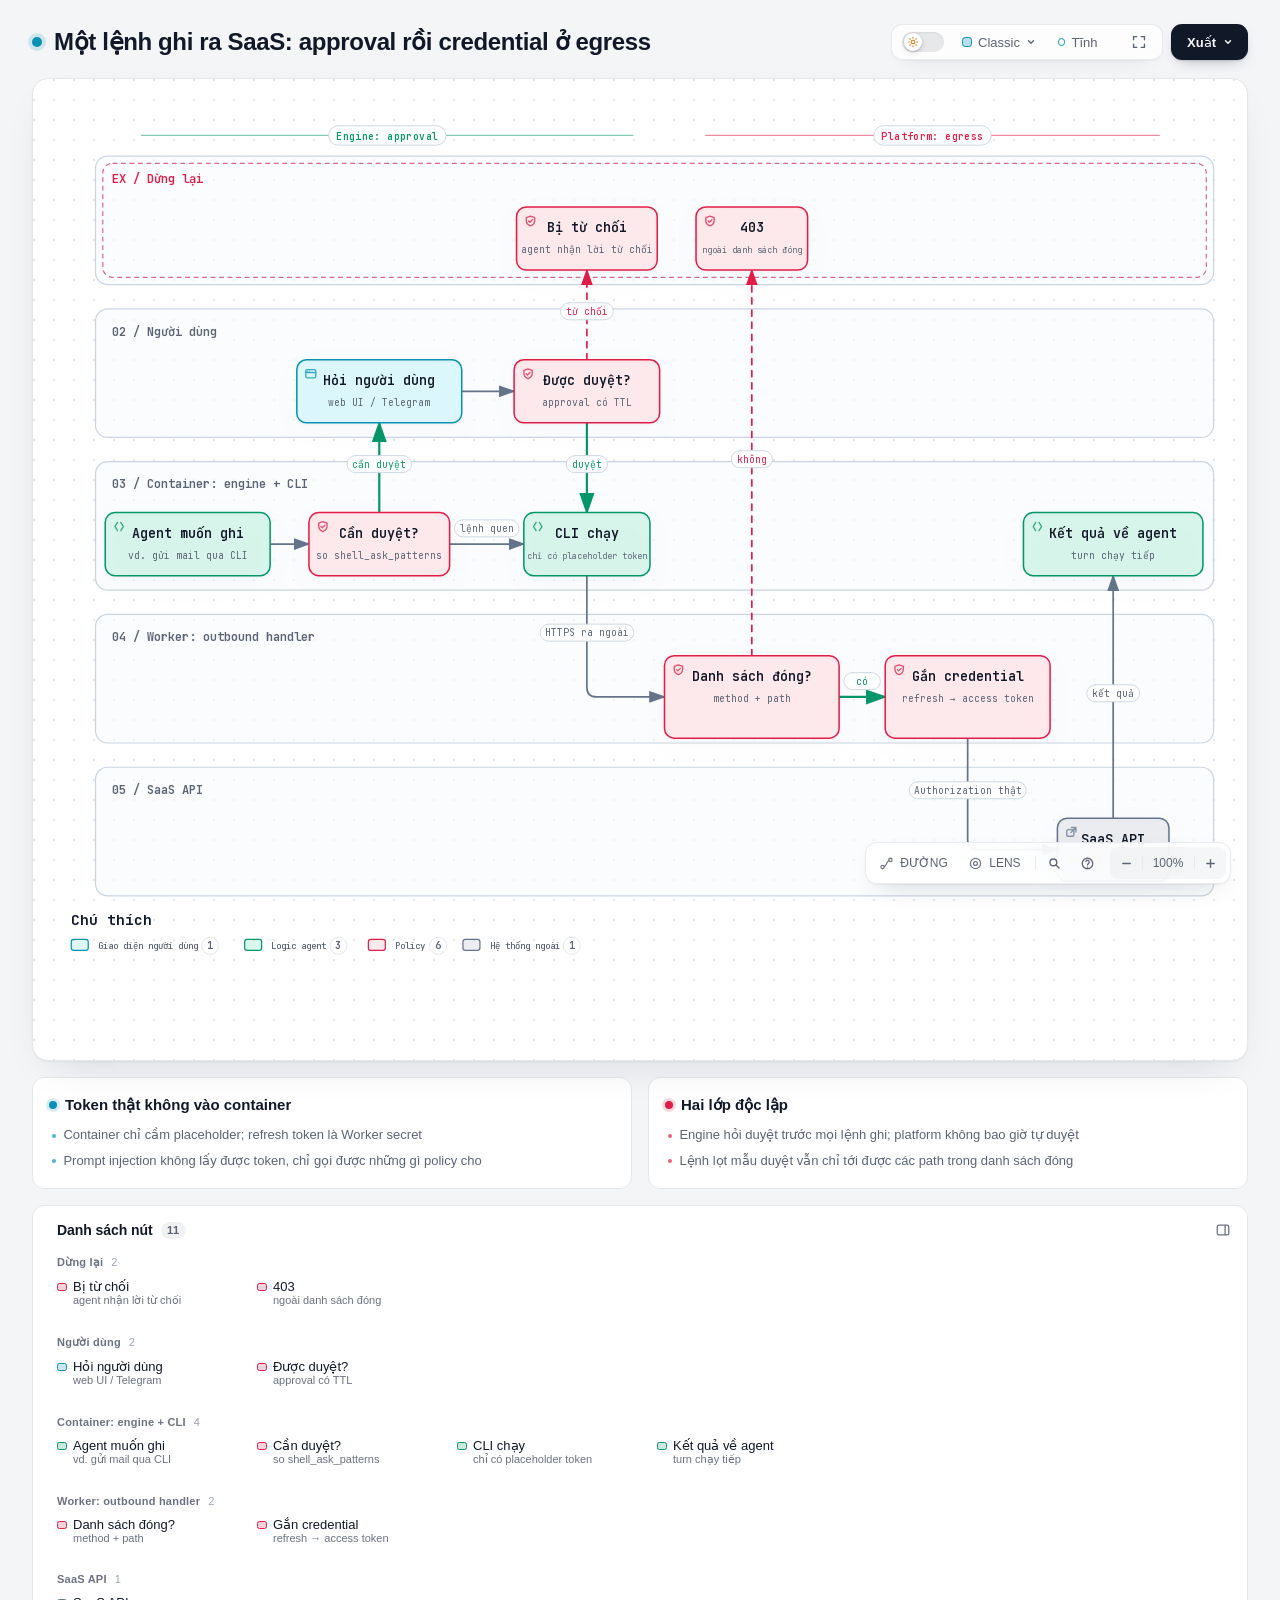
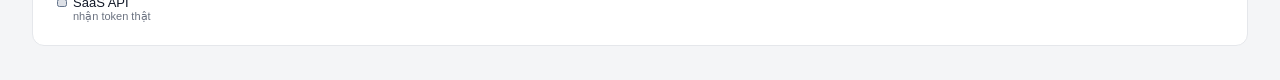
==== commit 04c86387: "feat(diagrams): regenerate with archify 3.2.0 and a Vietnamese viewer - All five diagrams re-rendere" ====
--- a/diagrams/egress.html
+++ b/diagrams/egress.html
@@ -1,10 +1,11 @@
 <!DOCTYPE html>
-<html lang="en" data-theme="dark" data-preset="classic">
+<html lang="vi" data-theme="dark" data-preset="classic">
 <head>
   <meta charset="UTF-8">
   <meta name="viewport" content="width=device-width, initial-scale=1.0">
-  <meta name="generator" content="archify 2.16.0">
-  <title>Một lệnh ghi ra SaaS: approval rồi credential ở egress Diagram</title>
+  <meta name="generator" content="archify 3.2.0">
+  <meta name="archify-reader-contract" content="declared-wide-v1">
+  <title>Sơ đồ Một lệnh ghi ra SaaS: approval rồi credential ở egress</title>
   <script>
     // Resolve the theme before first paint so light-preference users don't
     // see a dark flash. The toolbar script below re-applies with UI state.
@@ -31,14 +32,140 @@
       } catch (_) {}
     })();
   </script>
-  <!-- Async font load: a blackholed network must not block first paint.
-       The body font stack falls back to system monospace until it lands. -->
-  <link rel="preconnect" href="https://fonts.gstatic.com" crossorigin>
-  <link href="https://fonts.googleapis.com/css2?family=JetBrains+Mono:wght@400;500;600;700&display=swap"
-        rel="stylesheet" media="print" onload="this.media='all'">
-  <noscript>
-    <link href="https://fonts.googleapis.com/css2?family=JetBrains+Mono:wght@400;500;600;700&display=swap" rel="stylesheet">
-  </noscript>
+  <style id="archify-fonts">
+/*
+JetBrains Mono variable WOFF2 subsets from Google Fonts service revision v24.
+These fixed bytes are shared by the viewer and its SVG/raster exports.
+No local() source: an installed copy must not override the bundled font.
+Uncovered characters (including CJK) still use the system fallback stack.
+Upstream: https://github.com/JetBrains/JetBrainsMono
+
+cyrillic-ext    1664 bytes  sha256 9343de2ca5d9549f792e7962375af8efb0f320c7643bfd36c884b5a30e5c396f
+cyrillic        8892 bytes  sha256 4995a9a43ac659ec32fcd8b463755cd6a07b31a6e6b3894a6a153b661cf490e2
+greek           6800 bytes  sha256 49c3da6c9a2b279b0f1f860f5cfb1f5dc38d88a5c7be9c9b1837bbc4e3db6111
+vietnamese      5872 bytes  sha256 d44eb1936043a56038eb02dd70b243f379bef65783f94ec12f277550720411f1
+latin-ext      11596 bytes  sha256 9c38cb2d0d2d93c1ee6e21fa78db76f13ea7e15e15cc64214c7ca89b6aaa35c4
+latin          31340 bytes  sha256 2c32b9b3ee358c119e210f6f5195f9bd34894d78a785ff2e95d60e718e400af4
+
+Copyright 2020 The JetBrains Mono Project Authors (https://github.com/JetBrains/JetBrainsMono)
+
+This Font Software is licensed under the SIL Open Font License, Version 1.1.
+This license is copied below, and is also available with a FAQ at:
+https://openfontlicense.org
+
+
+-----------------------------------------------------------
+SIL OPEN FONT LICENSE Version 1.1 - 26 February 2007
+-----------------------------------------------------------
+
+PREAMBLE
+The goals of the Open Font License (OFL) are to stimulate worldwide
+development of collaborative font projects, to support the font creation
+efforts of academic and linguistic communities, and to provide a free and
+open framework in which fonts may be shared and improved in partnership
+with others.
+
+The OFL allows the licensed fonts to be used, studied, modified and
+redistributed freely as long as they are not sold by themselves. The
+fonts, including any derivative works, can be bundled, embedded,
+redistributed and/or sold with any software provided that any reserved
+names are not used by derivative works. The fonts and derivatives,
+however, cannot be released under any other type of license. The
+requirement for fonts to remain under this license does not apply
+to any document created using the fonts or their derivatives.
+
+DEFINITIONS
+"Font Software" refers to the set of files released by the Copyright
+Holder(s) under this license and clearly marked as such. This may
+include source files, build scripts and documentation.
+
+"Reserved Font Name" refers to any names specified as such after the
+copyright statement(s).
+
+"Original Version" refers to the collection of Font Software components as
+distributed by the Copyright Holder(s).
+
+"Modified Version" refers to any derivative made by adding to, deleting,
+or substituting -- in part or in whole -- any of the components of the
+Original Version, by changing formats or by porting the Font Software to a
+new environment.
+
+"Author" refers to any designer, engineer, programmer, technical
+writer or other person who contributed to the Font Software.
+
+PERMISSION & CONDITIONS
+Permission is hereby granted, free of charge, to any person obtaining
+a copy of the Font Software, to use, study, copy, merge, embed, modify,
+redistribute, and sell modified and unmodified copies of the Font
+Software, subject to the following conditions:
+
+1) Neither the Font Software nor any of its individual components,
+in Original or Modified Versions, may be sold by itself.
+
+2) Original or Modified Versions of the Font Software may be bundled,
+redistributed and/or sold with any software, provided that each copy
+contains the above copyright notice and this license. These can be
+included either as stand-alone text files, human-readable headers or
+in the appropriate machine-readable metadata fields within text or
+binary files as long as those fields can be easily viewed by the user.
+
+3) No Modified Version of the Font Software may use the Reserved Font
+Name(s) unless explicit written permission is granted by the corresponding
+Copyright Holder. This restriction only applies to the primary font name as
+presented to the users.
+
+4) The name(s) of the Copyright Holder(s) or the Author(s) of the Font
+Software shall not be used to promote, endorse or advertise any
+Modified Version, except to acknowledge the contribution(s) of the
+Copyright Holder(s) and the Author(s) or with their explicit written
+permission.
+
+5) The Font Software, modified or unmodified, in part or in whole,
+must be distributed entirely under this license, and must not be
+distributed under any other license. The requirement for fonts to
+remain under this license does not apply to any document created
+using the Font Software.
+
+TERMINATION
+This license becomes null and void if any of the above conditions are
+not met.
+
+DISCLAIMER
+THE FONT SOFTWARE IS PROVIDED "AS IS", WITHOUT WARRANTY OF ANY KIND,
+EXPRESS OR IMPLIED, INCLUDING BUT NOT LIMITED TO ANY WARRANTIES OF
+MERCHANTABILITY, FITNESS FOR A PARTICULAR PURPOSE AND NONINFRINGEMENT
+OF COPYRIGHT, PATENT, TRADEMARK, OR OTHER RIGHT. IN NO EVENT SHALL THE
+COPYRIGHT HOLDER BE LIABLE FOR ANY CLAIM, DAMAGES OR OTHER LIABILITY,
+INCLUDING ANY GENERAL, SPECIAL, INDIRECT, INCIDENTAL, OR CONSEQUENTIAL
+DAMAGES, WHETHER IN AN ACTION OF CONTRACT, TORT OR OTHERWISE, ARISING
+FROM, OUT OF THE USE OR INABILITY TO USE THE FONT SOFTWARE OR FROM
+OTHER DEALINGS IN THE FONT SOFTWARE.
+*/
+    /* cyrillic-ext */
+    @font-face { font-family: 'JetBrains Mono'; font-style: normal; font-weight: 400 800; font-display: swap;
+      src: url([data-uri]) format('woff2');
+      unicode-range: U+0460-052F, U+1C80-1C8A, U+20B4, U+2DE0-2DFF, U+A640-A69F, U+FE2E-FE2F; }
+    /* cyrillic */
+    @font-face { font-family: 'JetBrains Mono'; font-style: normal; font-weight: 400 800; font-display: swap;
+      src: url([data-uri]) format('woff2');
+      unicode-range: U+0301, U+0400-045F, U+0490-0491, U+04B0-04B1, U+2116; }
+    /* greek */
+    @font-face { font-family: 'JetBrains Mono'; font-style: normal; font-weight: 400 800; font-display: swap;
+      src: url([data-uri]) format('woff2');
+      unicode-range: U+0370-0377, U+037A-037F, U+0384-038A, U+038C, U+038E-03A1, U+03A3-03FF; }
+    /* vietnamese */
+    @font-face { font-family: 'JetBrains Mono'; font-style: normal; font-weight: 400 800; font-display: swap;
+      src: url([data-uri]) format('woff2');
+      unicode-range: U+0102-0103, U+0110-0111, U+0128-0129, U+0168-0169, U+01A0-01A1, U+01AF-01B0, U+0300-0301, U+0303-0304, U+0308-0309, U+0323, U+0329, U+1EA0-1EF9, U+20AB; }
+    /* latin-ext */
+    @font-face { font-family: 'JetBrains Mono'; font-style: normal; font-weight: 400 800; font-display: swap;
+      src: url([data-uri]) format('woff2');
+      unicode-range: U+0100-02BA, U+02BD-02C5, U+02C7-02CC, U+02CE-02D7, U+02DD-02FF, U+0304, U+0308, U+0329, U+1D00-1DBF, U+1E00-1E9F, U+1EF2-1EFF, U+2020, U+20A0-20AB, U+20AD-20C0, U+2113, U+2C60-2C7F, U+A720-A7FF; }
+    /* latin */
+    @font-face { font-family: 'JetBrains Mono'; font-style: normal; font-weight: 400 800; font-display: swap;
+      src: url([data-uri]) format('woff2');
+      unicode-range: U+0000-00FF, U+0131, U+0152-0153, U+02BB-02BC, U+02C6, U+02DA, U+02DC, U+0304, U+0308, U+0329, U+2000-206F, U+20AC, U+2122, U+2191, U+2193, U+2212, U+2215, U+FEFF, U+FFFD; }
+  </style>
   <style>
     /* ==========================================================
        THEME VARIABLES — switch by toggling [data-theme] on <html>
@@ -47,6 +174,7 @@
     [data-theme="dark"] {
       --bg: #020617;
       --grid: #1e293b;
+      --canvas-dot: rgba(148, 163, 184, 0.16);
       --text: #ffffff;
       --text-muted: #94a3b8;
       --text-dim: #475569;
@@ -58,7 +186,7 @@
       --lane-fill: rgba(15, 23, 42, 0.22);
       --lane-stroke: #334155;
 
-      --arrow: #64748b;
+      --arrow: #94a3b8;
       --arrow-emphasis: #34d399;
 
       /* Opaque mask color used behind semi-transparent component fills
@@ -88,37 +216,38 @@
     }
 
     [data-theme="light"] {
-      --bg: #f8fafc;
-      --grid: #e2e8f0;
-      --text: #0f172a;
-      --text-muted: #64748b;
-      --text-dim: #94a3b8;
-      --text-faint: #64748b;
+      --bg: #f4f5f7;
+      --grid: #e9edf2;
+      --canvas-dot: #e2e7ec;
+      --text: #111827;
+      --text-muted: #5b6474;
+      --text-dim: #9aa3b2;
+      --text-faint: #6b7280;
 
       --panel: #ffffff;
-      --panel-border: #e2e8f0;
+      --panel-border: #e5e7eb;
       --lane-fill: rgba(248, 250, 252, 0.65);
       --lane-stroke: #cbd5e1;
 
-      --arrow: #94a3b8;
+      --arrow: #64748b;
       --arrow-emphasis: #059669;
 
       --mask: #ffffff;
 
-      --frontend-fill:    rgba(34, 211, 238, 0.15);
-      --frontend-stroke:  #0891b2;
-      --backend-fill:     rgba(52, 211, 153, 0.18);
-      --backend-stroke:   #059669;
-      --database-fill:    rgba(167, 139, 250, 0.2);
-      --database-stroke:  #7c3aed;
-      --cloud-fill:       rgba(251, 191, 36, 0.18);
-      --cloud-stroke:     #d97706;
-      --security-fill:    rgba(251, 113, 133, 0.15);
-      --security-stroke:  #e11d48;
-      --messagebus-fill:  rgba(251, 146, 60, 0.15);
-      --messagebus-stroke:#ea580c;
-      --external-fill:    rgba(148, 163, 184, 0.18);
-      --external-stroke:  #64748b;
+      --frontend-fill: rgba(34, 211, 238, 0.15);
+      --frontend-stroke: #0891b2;
+      --backend-fill: rgba(52, 211, 153, 0.18);
+      --backend-stroke: #059669;
+      --database-fill: rgba(167, 139, 250, 0.2);
+      --database-stroke: #7c3aed;
+      --cloud-fill: rgba(251, 191, 36, 0.18);
+      --cloud-stroke: #d97706;
+      --security-fill: rgba(251, 113, 133, 0.15);
+      --security-stroke: #e11d48;
+      --messagebus-fill: rgba(251, 146, 60, 0.15);
+      --messagebus-stroke: #ea580c;
+      --external-fill: rgba(148, 163, 184, 0.18);
+      --external-stroke: #64748b;
 
       --toolbar-bg:       rgba(255, 255, 255, 0.92);
       --toolbar-border:   #cbd5e1;
@@ -351,12 +480,15 @@
     * { margin: 0; padding: 0; box-sizing: border-box; }
 
     body {
-      font-family: 'JetBrains Mono', ui-monospace, SFMono-Regular, Menlo, Consolas, 'DejaVu Sans Mono', 'Liberation Mono', 'Noto Sans Mono CJK SC', 'PingFang SC', 'Hiragino Sans GB', 'Microsoft YaHei', monospace;
+      --archify-page-top: 2rem;
+      font-family: -apple-system, BlinkMacSystemFont, 'Segoe UI', 'PingFang SC', 'Hiragino Sans GB', 'Microsoft YaHei', 'Noto Sans CJK SC', 'Noto Sans', Roboto, 'Helvetica Neue', Arial, sans-serif;
+      -webkit-font-smoothing: antialiased;
       background: var(--bg);
       min-height: 100vh;
-      padding: 2rem;
+      padding: var(--archify-page-top) 2rem 2rem;
       color: var(--text);
-      transition: background 0.2s ease, color 0.2s ease;
+      /* Theme surfaces change together; animating the page background leaves it
+         visibly out of sync with the SVG and panel for the first 200ms. */
     }
 
     html[data-preset="signal-flow"] body {
@@ -404,7 +536,7 @@
     html[data-embed="true"] .semantic-lens,
     html[data-embed="true"] .diagram-guide,
     html[data-embed="true"] .node-finder,
-    html[data-embed="true"] .guided-views { display: none !important; }
+    html[data-embed="true"] .node-outline { display: none !important; }
     html[data-embed="true"] .container { max-width: none; }
     html[data-embed="true"] .diagram-container {
       padding: 0.5rem;
@@ -414,142 +546,11 @@
     }
     html[data-embed="true"] .diagram-container svg { min-width: 0; }
 
-    /* Share Chapter Cue lives in the HTML viewer layer, not inside the SVG.
-       It gives one-shot embeds a title, authored note, truthful stop order,
-       and lifecycle state while canonical diagram geometry stays untouched. */
-    .share-chapter-cue { display: none; }
-    html[data-embed="true"][data-share-playback="true"] .share-chapter-cue:not([hidden]),
-    html[data-embed="true"][data-share-moment="true"] .share-chapter-cue:not([hidden]) {
-      position: absolute;
-      z-index: 18;
-      top: 0.85rem;
-      left: 50%;
-      display: grid;
-      grid-template-columns: auto minmax(9rem, 13.5rem) minmax(0, 1fr);
-      align-items: center;
-      gap: 0.45rem 0.85rem;
-      width: min(52rem, calc(100% - 1.5rem));
-      min-height: 3.35rem;
-      padding: 0.55rem 0.75rem 0.65rem;
-      overflow: hidden;
-      border: 1px solid color-mix(in srgb, var(--frontend-stroke) 42%, var(--toolbar-border));
-      border-radius: 0.75rem;
-      background:
-        linear-gradient(115deg, color-mix(in srgb, var(--frontend-fill) 52%, transparent), transparent 45%),
-        color-mix(in srgb, var(--toolbar-menu-bg) 92%, transparent);
-      color: var(--toolbar-text);
-      box-shadow: 0 14px 42px rgba(0, 0, 0, 0.3), inset 0 1px 0 rgba(255, 255, 255, 0.045);
-      backdrop-filter: blur(16px);
-      pointer-events: none;
-      animation: archify-share-cue-enter 280ms cubic-bezier(0.22, 1, 0.36, 1) both;
-    }
-    html[data-preset="blueprint"] .share-chapter-cue {
-      border-radius: 0.2rem;
-      background:
-        linear-gradient(90deg, color-mix(in srgb, var(--frontend-fill) 46%, transparent), transparent 36%),
-        var(--toolbar-menu-bg);
-      box-shadow: 0 10px 28px rgba(0, 0, 0, 0.2);
-      backdrop-filter: none;
-    }
-    html[data-preset="editorial"] .share-chapter-cue {
-      border-color: var(--panel-border);
-      background:
-        linear-gradient(90deg, color-mix(in srgb, var(--security-fill) 58%, transparent), transparent 42%),
-        var(--toolbar-menu-bg);
-      box-shadow: 0 10px 30px color-mix(in srgb, #000 18%, transparent);
-      backdrop-filter: none;
-    }
-    html[data-preset="editorial"] .share-chapter-state { color: var(--arrow-emphasis); }
-    html[data-preset="editorial"] .share-chapter-state::before {
-      border-radius: 0;
-      box-shadow: none;
-      transform: rotate(45deg) scale(0.8);
-    }
-    .share-chapter-index {
-      display: grid;
-      gap: 0.12rem;
-      min-width: 5rem;
-      padding-right: 0.75rem;
-      border-right: 1px solid var(--toolbar-border);
-    }
-    .share-chapter-state {
-      display: inline-flex;
-      align-items: center;
-      gap: 0.36rem;
-      color: var(--frontend-stroke);
-      font-size: 0.5rem;
-      font-weight: 800;
-      letter-spacing: 0.14em;
-      text-transform: uppercase;
-    }
-    .share-chapter-state::before {
-      width: 0.38rem;
-      height: 0.38rem;
-      border-radius: 50%;
-      background: currentColor;
-      box-shadow: 0 0 10px currentColor;
-      content: '';
-    }
-    .share-chapter-cue[data-state="playing"] .share-chapter-state::before {
-      animation: archify-share-cue-pulse 1.15s ease-in-out infinite;
-    }
-    .share-chapter-count {
-      color: var(--text-faint);
-      font-size: 0.5rem;
-      font-weight: 700;
-      letter-spacing: 0.08em;
-      text-transform: uppercase;
-    }
-    .share-chapter-copy { min-width: 0; }
-    .share-chapter-copy strong,
-    .share-chapter-copy small,
-    .share-chapter-route {
-      display: block;
-      overflow: hidden;
-      text-overflow: ellipsis;
-      white-space: nowrap;
-    }
-    .share-chapter-copy strong {
-      color: var(--toolbar-text);
-      font-size: 0.6875rem;
-      line-height: 1.35;
-    }
-    .share-chapter-copy small {
-      margin-top: 0.08rem;
-      color: var(--text-muted);
-      font-size: 0.5rem;
-      line-height: 1.35;
-    }
-    .share-chapter-route {
-      color: color-mix(in srgb, var(--frontend-stroke) 76%, var(--text-muted));
-      font-size: 0.5625rem;
-      font-weight: 650;
-      letter-spacing: 0.015em;
-      text-align: right;
-    }
-    .share-chapter-progress {
-      position: absolute;
-      right: 0;
-      bottom: 0;
-      left: 0;
-      height: 2px;
-      overflow: hidden;
-      background: color-mix(in srgb, var(--toolbar-border) 72%, transparent);
-    }
-    .share-chapter-progress span {
-      display: block;
-      width: 100%;
-      height: 100%;
-      background: linear-gradient(90deg, var(--frontend-stroke), var(--database-stroke));
-      box-shadow: 0 0 12px var(--frontend-stroke);
-      transform: scaleX(0);
-      transform-origin: left center;
-    }
-
     /* Presentation Stage is a viewer-only layer: it gives the live diagram
        the viewport while keeping guided views, theme, focus, and exports real.
        Embed mode wins when both query parameters are present. */
     html[data-present="true"]:not([data-embed="true"]) body {
+      --archify-page-top: 1rem;
       height: 100dvh;
       min-height: 0;
       padding: 1rem;
@@ -575,10 +576,7 @@
       text-overflow: ellipsis;
       white-space: nowrap;
     }
-    html[data-present="true"]:not([data-embed="true"]) .guided-views {
-      flex: none;
-      margin-bottom: 0;
-    }
+
     html[data-present="true"]:not([data-embed="true"]) .diagram-container {
       display: flex;
       flex: 1 1 auto;
@@ -601,14 +599,34 @@
       color: var(--frontend-stroke);
     }
 
-    /* The reader owns only the outer scale. Wide diagrams keep one authored
-       SVG/viewBox while the runtime chooses a desktop width from the actual
-       vertical budget. This avoids device-specific files and breakpoint
-       jumps between a laptop and a tall monitor. */
+    /* The reader owns only the outer scale. Compact automatic sequences fit at
+       their authored text size or larger. Long sequences and waterfall rows
+       favor reading width and page scroll; other diagrams keep height fitting.
+       Small automatic canvases retain a modest scale inside a usable shell.
+       Every strategy preserves the authored SVG/viewBox and semantic geometry. */
     .container {
       width: 100%;
       max-width: var(--archify-reader-width, 1440px);
       margin: 0 auto;
+    }
+    html[data-reader-area="true"] .diagram-container {
+      min-height: var(--archify-diagram-min-height);
+      display: flex;
+      align-items: center;
+    }
+    html[data-reader-area="true"] .diagram-container > svg { flex-shrink: 0; }
+    /* The original SVG legend can use the outer corner while the capped or fitted
+       diagram stays centered. The container still clips all outer paint. */
+    .diagram-container:has([data-reader-legend-corner]) > svg { overflow: visible; }
+    .diagram-container [data-reader-legend-corner] {
+      transform-origin: 0 0;
+      transform-box: view-box;
+      transform: var(--archify-reader-legend-transform);
+    }
+    html[data-reader-narrow="true"]:not([data-present="true"]) .diagram-container > svg {
+      min-width: 0;
+      max-width: var(--archify-diagram-max-width);
+      margin-inline: auto;
     }
     @media (min-width: 768px) and (max-height: 920px) {
       .header { margin-bottom: 1rem; }
@@ -626,15 +644,18 @@
     .header-row {
       display: flex;
       align-items: center;
-      gap: 1rem;
-      margin-bottom: 0.5rem;
+      gap: 0.75rem;
+      min-height: 2.75rem;
+      margin-bottom: 0.25rem;
     }
 
     .pulse-dot {
-      width: 12px;
-      height: 12px;
+      flex: none;
+      width: 10px;
+      height: 10px;
       background: var(--frontend-stroke);
       border-radius: 50%;
+      box-shadow: 0 0 0 4px color-mix(in srgb, var(--frontend-stroke) 16%, transparent);
       animation: none;
     }
 
@@ -647,19 +668,22 @@
 
     h1 {
       font-size: 1.5rem;
-      font-weight: 700;
-      letter-spacing: -0.025em;
+      font-weight: 650;
+      line-height: 1.25;
+      letter-spacing: -0.015em;
     }
 
     .subtitle {
       color: var(--text-muted);
       font-size: 0.875rem;
-      margin-left: 1.75rem;
+      line-height: 1.55;
+      margin-left: 1.375rem;
     }
 
     html[data-preset="signal-flow"] .header-row::after {
       content: attr(data-preset-badge-signal-flow);
-      margin-left: auto;
+      flex: none;
+      margin-left: 0.25rem;
       color: var(--frontend-stroke);
       border: 1px solid var(--frontend-stroke);
       border-radius: 999px;
@@ -683,7 +707,8 @@
     }
     html[data-preset="blueprint"] .header-row::after {
       content: attr(data-preset-badge-blueprint);
-      margin-left: auto;
+      flex: none;
+      margin-left: 0.25rem;
       padding: 0.28rem 0.55rem;
       border-top: 1px solid var(--frontend-stroke);
       border-bottom: 1px solid var(--frontend-stroke);
@@ -712,7 +737,8 @@
     }
     html[data-preset="editorial"] .header-row::after {
       content: attr(data-preset-badge-editorial);
-      margin-left: auto;
+      flex: none;
+      margin-left: 0.25rem;
       padding: 0.32rem 0 0.24rem;
       border-bottom: 2px solid var(--arrow-emphasis);
       color: var(--arrow-emphasis);
@@ -729,6 +755,7 @@
       background: var(--panel);
       border-radius: 1rem;
       border: 1px solid var(--panel-border);
+      box-shadow: 0 1px 2px rgba(15, 23, 42, 0.04), 0 16px 40px -20px rgba(15, 23, 42, 0.18);
       padding: 1.5rem;
       padding-bottom: calc(1.5rem + var(--archify-nav-reserve));
       overflow: hidden;
@@ -799,7 +826,7 @@
       pointer-events: none;
     }
     html[data-embed="true"][data-preset="editorial"] .diagram-container::after { display: none; }
-    html[data-motion-capable="true"][data-preset="signal-flow"][data-ambient-motion="running"] .diagram-container::before {
+    html[data-motion-capable="true"][data-preset="signal-flow"][data-ambient-entry="running"] .diagram-container::before {
       content: "";
       position: absolute;
       inset: 0;
@@ -814,6 +841,9 @@
        its authored base instead of freezing mid-cycle. Static artifacts never
        start a decorative pulse or scan. */
     html:not([data-motion-capable="true"]) svg[data-animation="trace"] [data-animate] {
+      animation: none !important;
+    }
+    html:not([data-motion-capable="true"]) svg[data-animation="trace"] [data-graph-role="automatic-crossover"]:has(> [data-animate="edge"]) > [data-graph-role="automatic-crossover-underlay"] {
       animation: none !important;
     }
     html[data-motion="still"] .pulse-dot,
@@ -828,7 +858,12 @@
     html[data-share-playback="true"] .diagram-container::before,
     html[data-document-hidden="true"] .pulse-dot,
     html[data-document-hidden="true"] .diagram-container::before,
-    html[data-document-hidden="true"] svg[data-animation="trace"] [data-animate] {
+    html[data-document-hidden="true"] svg[data-animation="trace"] [data-animate],
+    html[data-motion="still"] svg[data-animation="trace"] [data-graph-role="automatic-crossover"]:has(> [data-animate="edge"]) > [data-graph-role="automatic-crossover-underlay"],
+    html[data-motion-owner] svg[data-animation="trace"] [data-graph-role="automatic-crossover"]:has(> [data-animate="edge"]) > [data-graph-role="automatic-crossover-underlay"],
+    html[data-embed="true"] svg[data-animation="trace"] [data-graph-role="automatic-crossover"]:has(> [data-animate="edge"]) > [data-graph-role="automatic-crossover-underlay"],
+    html[data-share-playback="true"] svg[data-animation="trace"] [data-graph-role="automatic-crossover"]:has(> [data-animate="edge"]) > [data-graph-role="automatic-crossover-underlay"],
+    html[data-document-hidden="true"] svg[data-animation="trace"] [data-graph-role="automatic-crossover"]:has(> [data-animate="edge"]) > [data-graph-role="automatic-crossover-underlay"] {
       animation: none !important;
     }
     html[data-motion="still"] .diagram-container::before,
@@ -837,43 +872,21 @@
     html[data-share-playback="true"] .diagram-container::before {
       opacity: 0;
     }
-    html[data-motion="still"] .guided-view-progress span,
-    html[data-motion="still"] .guided-story-caption,
-    html[data-motion="still"] .story-trail-flow,
     html[data-motion="still"] .intent-trace-flow,
     html[data-motion="still"] .route-probe-flow,
     html[data-motion="still"] .route-journey-flow,
     html[data-motion="still"] .semantic-lens-flow,
     html[data-motion="still"] .diagram-guide,
-    html[data-motion="still"] [data-story-step],
     html[data-motion="still"] .overview-map-live,
-    html[data-motion="still"] .guided-view-stop,
-    html[data-motion="still"] .share-chapter-cue,
-    html[data-motion="still"] .share-chapter-state::before,
-    html[data-motion="still"] .share-chapter-progress span,
-    html[data-document-hidden="true"] .guided-view-progress span,
-    html[data-document-hidden="true"] .story-trail-flow,
     html[data-document-hidden="true"] .intent-trace-flow,
     html[data-document-hidden="true"] .route-probe-flow,
     html[data-document-hidden="true"] .route-journey-flow,
     html[data-document-hidden="true"] .semantic-lens-flow,
     html[data-document-hidden="true"] .diagram-guide,
-    html[data-document-hidden="true"] [data-story-step],
-    html[data-document-hidden="true"] .overview-map-live,
-    html[data-document-hidden="true"] .guided-view-stop,
-    html[data-document-hidden="true"] .share-chapter-cue,
-    html[data-document-hidden="true"] .share-chapter-state::before,
-    html[data-document-hidden="true"] .share-chapter-progress span {
+    html[data-document-hidden="true"] .overview-map-live {
       animation: none !important;
     }
-    html[data-motion="still"] .guided-view-progress span {
-      transform: scaleX(1) !important;
-    }
-    html[data-motion="still"] svg[data-story-playing="true"] .story-trail-flow {
-      stroke-dasharray: none;
-      stroke-dashoffset: 0;
-      opacity: 0.55;
-    }
+
     html[data-motion="still"] .intent-trace-flow,
     html[data-motion="still"] .route-probe-flow {
       stroke-dasharray: none;
@@ -882,12 +895,8 @@
     }
     html[data-motion="still"] .route-journey-overlay,
     html[data-document-hidden="true"] .route-journey-overlay { display: none !important; }
-    html[data-motion="still"] .relationship-pulse-overlay,
-    html[data-motion="still"] .story-carrier-overlay,
-    html[data-document-hidden="true"] .story-carrier-overlay { display: none !important; }
-    html[data-motion="still"] .chapter-handoff-overlay { display: none !important; }
-    html[data-motion="still"] .chapter-handoff-anchor { animation: none !important; }
-    html[data-motion="still"] .guided-view-chapter,
+    html[data-motion="still"] .relationship-pulse-overlay { display: none !important; }
+
     html[data-motion="still"] svg [data-node-id],
     html[data-motion="still"] svg [data-edge-from],
     html[data-motion="still"] svg [data-detail],
@@ -898,6 +907,7 @@
     }
 
     svg {
+      font-family: 'JetBrains Mono', ui-monospace, SFMono-Regular, Menlo, Consolas, 'DejaVu Sans Mono', 'Liberation Mono', 'Noto Sans Mono CJK SC', 'PingFang SC', 'Hiragino Sans GB', 'Microsoft YaHei', monospace;
       width: 100%;
       min-width: min(900px, 100%);
       display: block;
@@ -918,23 +928,23 @@
       right: 1rem;
       bottom: 1rem;
       z-index: 12;
+      translate: 0 calc(-1 * var(--archify-dock-lift, 0px));
       display: inline-flex;
       align-items: center;
       max-width: calc(100% - 2rem);
-      padding: 0.15rem;
-      gap: 0;
+      padding: 0.25rem;
+      gap: 0.0625rem;
       overflow-x: auto;
-      border: 1px solid color-mix(in srgb, var(--toolbar-border) 48%, transparent);
-      border-radius: 0.58rem;
-      background: color-mix(in srgb, var(--toolbar-bg) 82%, transparent);
-      box-shadow: 0 5px 14px rgba(0, 0, 0, 0.07);
-      backdrop-filter: blur(10px);
+      border: 1px solid color-mix(in srgb, var(--panel-border) 80%, transparent);
+      border-radius: 0.75rem;
+      background: color-mix(in srgb, var(--panel) 84%, transparent);
+      box-shadow: 0 1px 2px rgba(15, 23, 42, 0.05), 0 10px 28px -14px rgba(15, 23, 42, 0.28);
+      backdrop-filter: blur(14px) saturate(1.2);
       scrollbar-width: none;
     }
     .diagram-nav::-webkit-scrollbar { display: none; }
     .diagram-nav button,
-    .focus-chip button,
-    .guided-views button {
+    .focus-chip button {
       border: 0;
       background: transparent;
       color: var(--toolbar-text);
@@ -944,56 +954,62 @@
     .diagram-nav button {
       min-width: 2rem;
       height: 2rem;
-      padding: 0 0.35rem;
-      border-radius: 0.35rem;
-      color: color-mix(in srgb, var(--toolbar-text) 68%, transparent);
-      font-size: 0.56rem;
-      font-weight: 600;
-      letter-spacing: 0.02em;
+      padding: 0 0.4rem;
+      border-radius: 0.5rem;
+      color: var(--text-muted);
+      font-size: 0.75rem;
+      font-weight: 500;
+      letter-spacing: 0;
       transition: background 0.15s, color 0.15s;
+    }
+    .diagram-nav button:hover,
+    .diagram-nav button:focus-visible {
+      color: var(--text);
+      background: color-mix(in srgb, var(--text) 6%, transparent);
     }
     .diagram-nav button:hover,
     .diagram-nav button:focus-visible,
     .focus-chip button:hover,
-    .focus-chip button:focus-visible,
-    .guided-views button:hover,
-    .guided-views button:focus-visible { background: var(--toolbar-hover); }
+    .focus-chip button:focus-visible { background: var(--toolbar-hover); }
     .diagram-nav button:focus-visible,
-    .focus-chip button:focus-visible,
-    .guided-views button:focus-visible {
+    .focus-chip button:focus-visible {
       outline: 2px solid var(--frontend-stroke);
       outline-offset: 1px;
     }
     .diagram-nav button:disabled { opacity: 0.38; cursor: default; }
+    /* The Guide stays on the ? shortcut; Map only earns dock space once the
+       reader has zoomed past the full diagram (or opened it from the keyboard). */
+    .diagram-nav button[hidden] { display: none; }
+    .diagram-container:not(.is-pannable) #btn-overview-map:not([data-radar-requested]):not(:focus) { display: none; }
     .diagram-nav button:disabled:hover { background: transparent; }
     .diagram-nav #btn-route-probe,
     .diagram-nav #btn-overview-map,
     .diagram-nav #btn-semantic-lens {
       min-width: auto;
-      padding-inline: 0.5rem;
-      color: color-mix(in srgb, var(--toolbar-text) 86%, transparent);
-      font-weight: 650;
+      padding-inline: 0.6rem;
+      color: var(--text-muted);
+      font-weight: 500;
     }
     .diagram-nav #btn-node-finder,
     .diagram-nav [data-view="out"] {
       position: relative;
-      margin-left: 0.25rem;
+      margin-left: 0.375rem;
     }
     .diagram-nav #btn-node-finder::before,
     .diagram-nav [data-view="out"]::before {
       position: absolute;
-      top: 0.4rem;
-      bottom: 0.4rem;
-      left: -0.13rem;
+      top: 0.55rem;
+      bottom: 0.55rem;
+      left: -0.19rem;
       width: 1px;
-      background: color-mix(in srgb, var(--toolbar-border) 62%, transparent);
+      background: color-mix(in srgb, var(--panel-border) 90%, transparent);
       content: "";
       pointer-events: none;
     }
     .diagram-nav-icon {
       display: block;
-      width: 0.72rem;
-      height: 0.72rem;
+      width: 0.95rem;
+      height: 0.95rem;
       margin: auto;
       background: currentColor;
       -webkit-mask-position: center;
@@ -1038,11 +1054,68 @@
       letter-spacing: 0.07em;
     }
     .diagram-nav-percent {
-      color: color-mix(in srgb, var(--toolbar-text) 84%, transparent);
-      font-size: 0.55rem;
-      font-weight: 650;
+      color: var(--text-muted);
+      font-size: 0.75rem;
+      font-weight: 500;
+      font-variant-numeric: tabular-nums;
       line-height: 1;
     }
+    /* Mode buttons carry a small glyph so the dock reads as one icon language. */
+    .diagram-nav #btn-route-probe,
+    .diagram-nav #btn-overview-map,
+    .diagram-nav #btn-semantic-lens {
+      display: inline-flex;
+      align-items: center;
+      gap: 0.375rem;
+      padding-inline: 0.55rem 0.65rem;
+    }
+    .diagram-nav #btn-route-probe::before,
+    .diagram-nav #btn-overview-map::before,
+    .diagram-nav #btn-semantic-lens::before {
+      flex: none;
+      width: 0.95rem;
+      height: 0.95rem;
+      background: currentColor;
+      content: "";
+      opacity: 0.85;
+      -webkit-mask: var(--nav-glyph) center / contain no-repeat;
+      mask: var(--nav-glyph) center / contain no-repeat;
+    }
+    .diagram-nav #btn-route-probe { --nav-glyph: url("data:image/svg+xml,%3Csvg xmlns='http://www.w3.org/2000/svg' viewBox='0 0 20 20'%3E%3Cg fill='none' stroke='black' stroke-width='1.7' stroke-linecap='round'%3E%3Ccircle cx='4.8' cy='14.8' r='2.2'/%3E%3Ccircle cx='15.2' cy='5.2' r='2.2'/%3E%3Cpath d='M6.9 13.9c3.8-1.4 2.6-6.3 6.2-7.8'/%3E%3C/g%3E%3C/svg%3E"); }
+    .diagram-nav #btn-overview-map { --nav-glyph: url("data:image/svg+xml,%3Csvg xmlns='http://www.w3.org/2000/svg' viewBox='0 0 20 20'%3E%3Cg fill='none' stroke='black' stroke-width='1.7' stroke-linejoin='round'%3E%3Cpath d='M2.8 5.4 7.4 3.5l5.2 2 4.6-1.9v11l-4.6 1.9-5.2-2-4.6 1.9z'/%3E%3Cpath d='M7.4 3.5v11M12.6 5.5v11'/%3E%3C/g%3E%3C/svg%3E"); }
+    .diagram-nav #btn-semantic-lens { --nav-glyph: url("data:image/svg+xml,%3Csvg xmlns='http://www.w3.org/2000/svg' viewBox='0 0 20 20'%3E%3Cg fill='none' stroke='black' stroke-width='1.7'%3E%3Ccircle cx='10' cy='10' r='6.8'/%3E%3Ccircle cx='10' cy='10' r='2.6'/%3E%3C/g%3E%3C/svg%3E"); }
+    /* Zoom out / level / zoom in join into one stepper well. */
+    .diagram-nav [data-view="out"],
+    .diagram-nav [data-view="reset"],
+    .diagram-nav [data-view="in"] {
+      position: relative;
+      border-radius: 0;
+      background: color-mix(in srgb, var(--panel-border) 38%, transparent);
+    }
+    .diagram-nav [data-view="out"] { margin-left: 0.375rem; border-radius: 0.5rem 0 0 0.5rem; }
+    .diagram-nav [data-view="out"]::before { display: none; }
+    .diagram-nav [data-view="reset"],
+    .diagram-nav [data-view="in"] { margin-left: -0.0625rem; }
+    .diagram-nav [data-view="in"] { border-radius: 0 0.5rem 0.5rem 0; }
+    .diagram-nav [data-view="reset"]::after,
+    .diagram-nav [data-view="in"]::after {
+      position: absolute;
+      top: 0.55rem;
+      bottom: 0.55rem;
+      left: 0;
+      width: 1px;
+      background: color-mix(in srgb, var(--panel-border) 75%, transparent);
+      content: "";
+      pointer-events: none;
+    }
+    .diagram-nav [data-view="out"]:hover,
+    .diagram-nav [data-view="reset"]:hover,
+    .diagram-nav [data-view="in"]:hover { background: color-mix(in srgb, var(--panel-border) 60%, transparent); }
+    .diagram-nav [data-view="out"]:disabled,
+    .diagram-nav [data-view="in"]:disabled { opacity: 1; color: color-mix(in srgb, var(--text-muted) 40%, transparent); }
+    .diagram-nav [data-view="out"]:disabled:hover,
+    .diagram-nav [data-view="in"]:disabled:hover { background: color-mix(in srgb, var(--panel-border) 38%, transparent); }
+    .diagram-nav [data-view="reset"] { min-width: 3.25rem; }
     .diagram-container[data-camera-indicator="true"] .diagram-nav-detail,
     .diagram-container[data-camera-indicator="true"] .diagram-nav-percent { color: var(--frontend-stroke); }
     .diagram-nav #btn-diagram-guide[aria-expanded="true"] {
@@ -1266,7 +1339,7 @@
     }
     .diagram-nav #btn-overview-map[aria-expanded="true"] {
       color: var(--frontend-stroke);
-      background: var(--toolbar-hover);
+      background: color-mix(in srgb, var(--frontend-stroke) 11%, transparent);
     }
     .overview-map-feedback {
       position: absolute;
@@ -1288,12 +1361,12 @@
     .focus-chip[data-radar-yielded="true"] { display: none !important; }
     .diagram-nav #btn-route-probe[aria-pressed="true"] {
       color: var(--backend-stroke);
-      background: var(--toolbar-hover);
+      background: color-mix(in srgb, var(--backend-stroke) 11%, transparent);
     }
     .diagram-nav #btn-semantic-lens[aria-expanded="true"],
     .diagram-nav #btn-semantic-lens[aria-pressed="true"] {
       color: var(--database-stroke);
-      background: var(--toolbar-hover);
+      background: color-mix(in srgb, var(--database-stroke) 11%, transparent);
     }
 
     /* Semantic Lens turns the compiled node-kind palette into an analytical
@@ -1490,9 +1563,13 @@
       color: var(--toolbar-text);
       box-shadow: 0 18px 48px rgba(0, 0, 0, 0.3);
       backdrop-filter: blur(16px);
-      font-size: 0.625rem;
+      font-size: 0.75rem;
     }
     .route-probe[hidden] { display: none; }
+    /* Picking needs one line of guidance, not a wide empty card; the panel
+       widens only when there is a traced route to show. */
+    .route-probe:not([data-state="result"]) { width: min(22rem, calc(100% - 2rem)); min-width: 0; }
+    .route-probe-path:has(> .route-probe-placeholder:only-child) { display: none; }
     .route-probe[data-route-dock="top"] {
       top: 1rem;
       bottom: auto;
@@ -1503,25 +1580,25 @@
       grid-template-columns: minmax(0, 1fr) auto;
       align-items: start;
       gap: 0.65rem;
-      padding: 0.52rem 0.58rem 0.44rem;
+      padding: 0.625rem 0.75rem 0.5rem;
       border-bottom: 1px solid color-mix(in srgb, var(--toolbar-border) 80%, transparent);
     }
     .route-probe-copy { min-width: 0; }
     .route-probe-eyebrow {
       display: block;
       color: var(--backend-stroke);
-      font-size: 0.48rem;
-      font-weight: 800;
-      letter-spacing: 0.15em;
-      text-transform: uppercase;
+      font-size: 0.6875rem;
+      font-weight: 600;
+      letter-spacing: 0.02em;
     }
     .route-probe-title {
       display: block;
       margin-top: 0.14rem;
       overflow: hidden;
       color: var(--toolbar-text);
-      font-size: 0.72rem;
-      line-height: 1.25;
+      font-size: 0.875rem;
+      font-weight: 600;
+      line-height: 1.3;
       white-space: nowrap;
       text-overflow: ellipsis;
     }
@@ -1602,16 +1679,15 @@
     }
     .route-probe-placeholder {
       color: var(--text-faint);
-      font-size: 0.56rem;
-      letter-spacing: 0.03em;
+      font-size: 0.75rem;
     }
     .route-probe-status {
       display: block;
       min-height: 1.45rem;
-      padding: 0.08rem 0.58rem 0.44rem;
-      color: var(--text-faint);
-      font-size: 0.52rem;
-      line-height: 1.35;
+      padding: 0.5rem 0.75rem 0.625rem;
+      color: var(--text-muted, var(--text-faint));
+      font-size: 0.75rem;
+      line-height: 1.45;
     }
     .route-journey-controls {
       display: grid;
@@ -1669,13 +1745,39 @@
       font-size: 0.625rem;
     }
     .relationship-lens-head {
+      position: relative;
       display: grid;
       grid-template-columns: minmax(0, 1fr) auto;
       align-items: start;
       gap: 0.75rem;
-      padding: 0.7rem 0.75rem 0.65rem;
+      padding: 0.9rem 0.75rem 0.65rem;
       border-bottom: 1px solid var(--toolbar-border);
       background: linear-gradient(120deg, color-mix(in srgb, var(--frontend-fill) 34%, transparent), transparent 72%);
+    }
+    .relationship-lens-drag-handle {
+      position: absolute;
+      top: 0.12rem;
+      left: 50%;
+      width: 2.5rem;
+      height: 0.78rem;
+      padding: 0 !important;
+      transform: translateX(-50%);
+      color: var(--text-faint) !important;
+      cursor: grab;
+      touch-action: none;
+      user-select: none;
+    }
+    .relationship-lens-drag-handle::before {
+      content: "";
+      display: block;
+      width: 1.25rem;
+      margin: auto;
+      border-top: 2px dotted currentColor;
+      opacity: 0.72;
+    }
+    .focus-chip[data-panel-dragging="true"] .relationship-lens-drag-handle { cursor: grabbing; }
+    @media (hover: none), (pointer: coarse) {
+      .relationship-lens-drag-handle { display: none; }
     }
     .relationship-lens-copy { min-width: 0; }
     .relationship-lens-actions {
@@ -1824,8 +1926,8 @@
       color: var(--text-muted);
       text-decoration: none;
     }
-    .semantic-passport-source:hover,
-    .semantic-passport-source:focus-visible {
+    a.semantic-passport-source:hover,
+    a.semantic-passport-source:focus-visible {
       border-color: color-mix(in srgb, var(--backend-stroke) 42%, transparent);
       background: color-mix(in srgb, var(--backend-fill) 32%, transparent);
       color: var(--text);
@@ -2102,7 +2204,7 @@
     .diagram-guide-action[data-guide-action="route"] { --guide-accent: var(--backend-stroke); }
     .diagram-guide-action[data-guide-action="map"] { --guide-accent: var(--database-stroke); }
     .diagram-guide-action[data-guide-action="lens"] { --guide-accent: var(--messagebus-stroke); }
-    .diagram-guide-action[data-guide-action="story"] { --guide-accent: var(--security-stroke); }
+
     .diagram-guide-action[data-guide-action="present"] {
       --guide-accent: var(--cloud-stroke);
     }
@@ -2186,6 +2288,41 @@
       font-size: 0.5rem;
     }
     .diagram-guide-feedback:empty { display: none; }
+    .diagram-guide-credit {
+      display: flex;
+      align-items: center;
+      justify-content: space-between;
+      gap: 0.6rem;
+      padding: 0.46rem 0.9rem 0.56rem;
+      border-top: 1px solid color-mix(in srgb, var(--toolbar-border) 74%, transparent);
+      color: var(--text-faint);
+      font-size: 0.5rem;
+      letter-spacing: 0.02em;
+      text-decoration: none;
+    }
+    .diagram-guide-credit-link {
+      display: inline-flex;
+      align-items: center;
+      gap: 0.28rem;
+      flex: none;
+      opacity: 0.72;
+      transition: opacity 120ms ease, color 120ms ease;
+    }
+    .diagram-guide-star {
+      width: 0.62rem;
+      height: 0.62rem;
+      background: currentColor;
+      -webkit-mask: url("data:image/svg+xml,%3Csvg xmlns='http://www.w3.org/2000/svg' viewBox='0 0 16 16'%3E%3Cpath d='M8 1.6l1.9 3.9 4.3.6-3.1 3 .7 4.3L8 11.4l-3.8 2 .7-4.3-3.1-3 4.3-.6z' fill='none' stroke='black' stroke-width='1.3' stroke-linejoin='round'/%3E%3C/svg%3E") center / contain no-repeat;
+      mask: url("data:image/svg+xml,%3Csvg xmlns='http://www.w3.org/2000/svg' viewBox='0 0 16 16'%3E%3Cpath d='M8 1.6l1.9 3.9 4.3.6-3.1 3 .7 4.3L8 11.4l-3.8 2 .7-4.3-3.1-3 4.3-.6z' fill='none' stroke='black' stroke-width='1.3' stroke-linejoin='round'/%3E%3C/svg%3E") center / contain no-repeat;
+    }
+    .diagram-guide-credit:hover .diagram-guide-star,
+    .diagram-guide-credit:focus-visible .diagram-guide-star {
+      -webkit-mask-image: url("data:image/svg+xml,%3Csvg xmlns='http://www.w3.org/2000/svg' viewBox='0 0 16 16'%3E%3Cpath d='M8 1.6l1.9 3.9 4.3.6-3.1 3 .7 4.3L8 11.4l-3.8 2 .7-4.3-3.1-3 4.3-.6z' stroke='black' stroke-width='1.3' stroke-linejoin='round'/%3E%3C/svg%3E");
+      mask-image: url("data:image/svg+xml,%3Csvg xmlns='http://www.w3.org/2000/svg' viewBox='0 0 16 16'%3E%3Cpath d='M8 1.6l1.9 3.9 4.3.6-3.1 3 .7 4.3L8 11.4l-3.8 2 .7-4.3-3.1-3 4.3-.6z' stroke='black' stroke-width='1.3' stroke-linejoin='round'/%3E%3C/svg%3E");
+    }
+    .diagram-guide-credit:hover .diagram-guide-credit-link,
+    .diagram-guide-credit:focus-visible .diagram-guide-credit-link { opacity: 1; color: var(--cloud-stroke); }
+    .diagram-guide-credit:focus-visible { outline: 2px solid var(--cloud-stroke); outline-offset: -2px; }
     @keyframes archify-guide-in {
       from { opacity: 0; transform: translateY(-5px) scale(0.985); }
       to { opacity: 1; transform: translateY(0) scale(1); }
@@ -2256,7 +2393,7 @@
       gap: 0.55rem;
       margin: 0 0.55rem 0.55rem;
       padding: 0 0.7rem;
-      min-height: 2.6rem;
+      min-height: 2.35rem;
       border: 1px solid var(--toolbar-border);
       border-radius: 0.55rem;
       background: color-mix(in srgb, var(--panel) 78%, transparent);
@@ -2266,7 +2403,7 @@
     .node-finder-search > span { color: var(--frontend-stroke); font-size: 0.875rem; }
     .node-finder-search:focus-within {
       border-color: var(--frontend-stroke);
-      box-shadow: 0 0 0 2px color-mix(in srgb, var(--frontend-stroke) 20%, transparent);
+      box-shadow: 0 0 0 2px color-mix(in srgb, var(--frontend-stroke) 14%, transparent);
     }
     .node-finder-input {
       appearance: none;
@@ -2304,6 +2441,21 @@
       background: color-mix(in srgb, var(--panel) 54%, transparent);
       scroll-padding-block: 0.25rem;
       scrollbar-width: thin;
+      scrollbar-color: color-mix(in srgb, var(--panel-border) 90%, transparent) transparent;
+    }
+    /* Slim overlay-style thumb instead of the chunky platform default. */
+    .node-finder-results::-webkit-scrollbar { width: 10px; }
+    .node-finder-results::-webkit-scrollbar-track { background: transparent; }
+    .node-finder-results::-webkit-scrollbar-thumb {
+      background: color-mix(in srgb, var(--panel-border) 85%, transparent);
+      border: 3px solid transparent;
+      border-radius: 999px;
+      background-clip: padding-box;
+    }
+    .node-finder-results::-webkit-scrollbar-thumb:hover {
+      background: color-mix(in srgb, var(--text-muted) 65%, transparent);
+      border: 3px solid transparent;
+      background-clip: padding-box;
     }
     html[data-preset="blueprint"] .node-finder-results { border-radius: 0.18rem; }
     .node-finder-result {
@@ -2311,8 +2463,8 @@
       grid-template-columns: minmax(0, 1fr) auto;
       gap: 0.2rem 0.75rem;
       width: 100%;
-      min-height: 3.25rem;
-      padding: 0.58rem 0.65rem;
+      min-height: 3rem;
+      padding: 0.52rem 0.65rem;
       border: 0;
       border-radius: 0;
       background: transparent;
@@ -2353,6 +2505,8 @@
       font-size: 0.625rem;
       font-style: normal;
     }
+    /* A zero count is absence, not information — let it recede. */
+    .node-finder-result em[data-zero] { color: var(--text-faint); }
     .node-finder[data-context^="route-"] .node-finder-result em {
       padding: 0.1rem 0.3rem;
       border: 1px solid color-mix(in srgb, currentColor 52%, transparent);
@@ -2376,481 +2530,9 @@
       font-size: 0.5625rem;
     }
 
-    .guided-views {
-      display: grid;
-      grid-template-columns: 2.75rem minmax(0, 1fr) 2.75rem auto;
-      align-items: stretch;
-      gap: 0.35rem;
-      min-width: 0;
-      margin: 0 0 0.75rem;
-      padding: 0.35rem;
-      border: 1px solid var(--toolbar-border);
-      border-radius: 0.85rem;
-      background: var(--toolbar-bg);
-      background: linear-gradient(120deg, var(--toolbar-bg), color-mix(in srgb, var(--toolbar-bg) 82%, var(--frontend-fill)));
-      box-shadow: 0 12px 36px rgba(0, 0, 0, 0.16);
-      backdrop-filter: blur(12px);
-    }
-    .guided-views[hidden] { display: none; }
-
-    html[data-preset="blueprint"] .guided-views {
-      border-color: var(--panel-border);
-      border-radius: 0.35rem;
-      background:
-        linear-gradient(90deg, color-mix(in srgb, var(--frontend-fill) 36%, transparent), transparent 24%),
-        var(--toolbar-bg);
-      box-shadow: 0 12px 28px rgba(0, 0, 0, 0.12);
-    }
-    html[data-preset="blueprint"] .guided-views button { border-radius: 0.2rem; }
-    html[data-preset="blueprint"] .guided-view-progress { border-radius: 0; }
-    html[data-preset="blueprint"] .guided-view-progress span { border-radius: 0; }
-    .guided-views button {
-      min-width: 0;
-      padding: 0.45rem 0.6rem;
-      border-radius: 0.55rem;
-      font-size: 0.75rem;
-    }
-    .guided-views > #guided-view-prev,
-    .guided-views > #guided-view-next { min-width: 2.75rem; min-height: 2.75rem; }
-    .guided-views button:disabled { opacity: 0.3; cursor: default; }
-    .guided-view-copy {
-      min-width: 0;
-      padding: 0.2rem 0.5rem;
-      border-left: 1px solid var(--toolbar-border);
-      overflow: hidden;
-    }
-    .guided-view-meta {
-      display: flex;
-      align-items: center;
-      gap: 0.5rem;
-      min-height: 1rem;
-      margin-bottom: 0.12rem;
-      color: var(--frontend-stroke);
-      font-size: 0.5625rem;
-      font-weight: 700;
-      letter-spacing: 0.12em;
-      text-transform: uppercase;
-    }
-    .guided-view-handoff {
-      box-sizing: border-box;
-      height: 1rem;
-      min-width: 0;
-      max-width: 15rem;
-      overflow: hidden;
-      padding: 0 0.38rem;
-      border: 1px solid color-mix(in srgb, var(--frontend-stroke) 46%, transparent);
-      border-radius: 999px;
-      color: var(--toolbar-text);
-      background: color-mix(in srgb, var(--frontend-fill) 44%, transparent);
-      font-size: 0.5rem;
-      line-height: calc(1rem - 2px);
-      letter-spacing: 0.06em;
-      text-overflow: ellipsis;
-      white-space: nowrap;
-    }
-    .guided-view-handoff[hidden] { display: none; }
-    html[data-preset="blueprint"] .guided-view-handoff { border-radius: 0.15rem; }
-    .chapter-handoff-overlay { pointer-events: none; }
-    .chapter-handoff-anchor {
-      fill: color-mix(in srgb, var(--frontend-fill) 10%, transparent);
-      stroke: var(--frontend-stroke);
-      stroke-width: 2;
-      stroke-dasharray: 4 4;
-      vector-effect: non-scaling-stroke;
-      opacity: 0.96;
-      animation: archify-chapter-anchor 0.42s cubic-bezier(0.22, 1, 0.36, 1) both;
-    }
-    svg[data-chapter-handoff] [data-node-id][data-chapter-role="stay"] { opacity: 1; }
-    svg[data-chapter-handoff] [data-node-id][data-chapter-role="enter"] { opacity: 0.78; }
-    svg[data-chapter-handoff] [data-node-id][data-chapter-role="leave"] { opacity: 0.26; }
-    @keyframes archify-chapter-anchor {
-      0% { opacity: 0.35; stroke-dashoffset: 8; }
-      45% { opacity: 1; }
-      100% { opacity: 0.72; stroke-dashoffset: 0; }
-    }
-    .guided-view-progress {
-      width: 3.5rem;
-      height: 2px;
-      overflow: hidden;
-      border-radius: 999px;
-      background: var(--toolbar-border);
-    }
-    .guided-view-progress span {
-      display: block;
-      width: 100%;
-      height: 100%;
-      border-radius: inherit;
-      background: var(--frontend-stroke);
-      transform: scaleX(0);
-      transform-origin: left center;
-    }
-    .guided-view-copy strong,
-    .guided-view-copy small { display: block; overflow: hidden; text-overflow: ellipsis; white-space: nowrap; }
-    .guided-view-copy strong { color: var(--toolbar-text); font-size: 0.75rem; line-height: 1.35; }
-    .guided-view-copy small { margin-top: 0; color: var(--text-muted); font-size: 0.625rem; line-height: 1.35; }
-    .guided-story-caption {
-      display: grid;
-      grid-template-columns: auto minmax(0, 1fr) auto;
-      gap: 0.12rem 0.55rem;
-      align-items: center;
-      min-width: 0;
-      margin-top: 0.18rem;
-      padding: 0.3rem 0.5rem;
-      overflow: hidden;
-      border: 1px solid color-mix(in srgb, var(--frontend-stroke) 32%, var(--toolbar-border));
-      border-radius: 0.58rem;
-      background: color-mix(in srgb, var(--frontend-fill) 26%, transparent);
-      animation: archify-story-caption-in 140ms cubic-bezier(0.22, 1, 0.36, 1) both;
-    }
-    .guided-story-caption[hidden] { display: none; }
-    .guided-story-caption-index {
-      grid-row: 1 / span 2;
-      align-self: stretch;
-      display: inline-grid;
-      min-width: 3.3rem;
-      place-items: center;
-      padding-right: 0.52rem;
-      border-right: 1px solid color-mix(in srgb, var(--frontend-stroke) 28%, var(--toolbar-border));
-      color: var(--frontend-stroke);
-      font-size: 0.5625rem;
-      font-weight: 800;
-      letter-spacing: 0.08em;
-      text-transform: uppercase;
-    }
-    .guided-story-caption strong,
-    .guided-story-caption small {
-      display: block;
-      min-width: 0;
-      overflow: hidden;
-      text-overflow: ellipsis;
-      white-space: nowrap;
-    }
-    .guided-story-caption strong { color: var(--toolbar-text); font-size: 0.6875rem; line-height: 1.3; }
-    .guided-story-caption small { color: var(--text-muted); font-size: 0.5625rem; line-height: 1.35; }
-    .guided-story-caption-next {
-      grid-column: 3;
-      grid-row: 1 / span 2;
-      display: grid;
-      min-width: 6.4rem;
-      max-width: 9.5rem;
-      align-self: stretch;
-      align-content: center;
-      padding-left: 0.58rem;
-      border-left: 1px solid color-mix(in srgb, var(--frontend-stroke) 22%, var(--toolbar-border));
-    }
-    .guided-story-caption-next[hidden] { display: none; }
-    .guided-story-caption-next small {
-      color: color-mix(in srgb, var(--frontend-stroke) 72%, var(--text-muted));
-      font-weight: 800;
-      letter-spacing: 0.09em;
-      text-transform: uppercase;
-    }
-    .guided-story-caption-next strong { color: var(--text-muted); font-weight: 700; }
-    html[data-preset="blueprint"] .guided-story-caption { border-radius: 0.2rem; }
-    .guided-views[data-story-beat] .guided-view-copy > #guided-view-label,
-    .guided-views[data-story-beat] .guided-view-copy > #guided-view-note { display: none; }
-    @keyframes archify-story-caption-in {
-      from { opacity: 0; transform: translateY(3px); }
-      to { opacity: 1; transform: translateY(0); }
-    }
-    .guided-view-trail {
-      display: flex;
-      align-items: center;
-      gap: 0.28rem;
-      min-width: 0;
-      min-height: 1.7rem;
-      margin-top: 0;
-      padding: 0;
-      overflow-x: auto;
-      color: var(--text-faint);
-      overscroll-behavior-x: contain;
-      touch-action: pan-x;
-      scrollbar-width: none;
-      white-space: nowrap;
-    }
-    .guided-view-trail[hidden] { display: none; }
-    .guided-view-trail::-webkit-scrollbar { display: none; }
-    .guided-view-trail .guided-view-stop {
-      appearance: none;
-      box-sizing: border-box;
-      display: inline-flex;
-      flex: 0 0 auto;
-      align-items: center;
-      gap: 0.28rem;
-      min-height: 1.5rem;
-      padding: 0.1rem 0.3rem 0.1rem 0.18rem;
-      border: 1px solid transparent;
-      border-radius: 999px;
-      background: transparent;
-      color: var(--text-muted);
-      cursor: pointer;
-      font-family: inherit;
-      font-size: 0.5625rem;
-      font-weight: 650;
-      letter-spacing: 0.02em;
-      line-height: 1;
-      transition: background 140ms ease, border-color 140ms ease, color 140ms ease, opacity 140ms ease;
-    }
-    .guided-view-stop:hover {
-      border-color: color-mix(in srgb, var(--frontend-stroke) 36%, transparent);
-      background: color-mix(in srgb, var(--frontend-fill) 34%, transparent);
-    }
-    .guided-view-stop:focus-visible {
-      outline: 2px solid var(--frontend-stroke);
-      outline-offset: 1px;
-    }
-    .guided-view-stop:disabled { cursor: wait; }
-    .guided-view-stop::before {
-      display: inline-grid;
-      width: 1rem;
-      height: 1rem;
-      place-items: center;
-      border: 1px solid color-mix(in srgb, var(--frontend-stroke) 54%, var(--toolbar-border));
-      border-radius: 50%;
-      background: color-mix(in srgb, var(--frontend-fill) 58%, var(--toolbar-bg));
-      color: var(--frontend-stroke);
-      content: attr(data-story-number);
-      font-size: 0.5rem;
-      line-height: 1;
-    }
-    .guided-view-stop + .guided-view-stop::after {
-      order: -1;
-      color: color-mix(in srgb, var(--frontend-stroke) 58%, var(--text-faint));
-      content: '\00b7';
-      font-size: 0.65rem;
-    }
-    .guided-view-stop[data-story-link="forward"]::after { content: '\2192'; }
-    .guided-view-stop[data-story-link="reverse"]::after { content: '\2190'; }
-    .guided-view-stop[data-story-link="multiple"]::after { content: '\21c4'; }
-    .guided-view-stop[data-story-beat-state="pending"] { opacity: 0.38; }
-    .guided-view-stop[data-story-beat-state="next"] {
-      border-style: dashed;
-      border-color: color-mix(in srgb, var(--frontend-stroke) 42%, var(--toolbar-border));
-      color: color-mix(in srgb, var(--toolbar-text) 68%, var(--text-muted));
-      opacity: 0.58;
-    }
-    .guided-view-stop[data-story-beat-state="past"] { color: var(--text-muted); opacity: 0.76; }
-    .guided-view-stop[data-story-beat-state="active"] {
-      border-color: color-mix(in srgb, var(--frontend-stroke) 72%, var(--toolbar-border));
-      background: color-mix(in srgb, var(--frontend-fill) 42%, transparent);
-      color: var(--toolbar-text);
-      font-weight: 800;
-      opacity: 1;
-    }
-    .guided-view-stop[data-story-beat-state="active"]::before {
-      border-color: var(--frontend-stroke);
-      box-shadow: 0 0 10px color-mix(in srgb, var(--frontend-stroke) 54%, transparent);
-    }
-    html[data-preset="blueprint"] .guided-view-stop,
-    html[data-preset="blueprint"] .guided-view-stop::before { border-radius: 0.1rem; }
-    html[data-preset="blueprint"] .guided-view-stop[data-story-beat-state="active"]::before { box-shadow: none; }
-    .guided-view-actions { display: flex; align-items: stretch; gap: 0.2rem; }
-    .guided-view-actions button { white-space: nowrap; }
-    .guided-view-play {
-      display: inline-flex;
-      align-items: center;
-      justify-content: center;
-      gap: 0.38rem;
-      min-width: 6.25rem !important;
-      color: var(--frontend-stroke) !important;
-      font-size: 0.625rem !important;
-    }
-    .guided-view-play[aria-pressed="true"] { background: var(--toolbar-hover); }
-    .guided-view-all { min-width: 3.25rem !important; color: var(--text-muted) !important; font-size: 0.625rem !important; }
-    .guided-view-beat-link {
-      display: inline-flex;
-      align-items: center;
-      justify-content: center;
-      gap: 0.3rem;
-      min-width: 5.4rem !important;
-      min-height: 1.5rem;
-      color: var(--text-muted) !important;
-      font-size: 0.5625rem !important;
-      letter-spacing: 0.025em;
-      transition: background 140ms ease, border-color 140ms ease, color 140ms ease;
-    }
-    .guided-view-beat-link:not(:disabled):hover {
-      border-color: color-mix(in srgb, var(--frontend-stroke) 52%, var(--toolbar-border));
-      color: var(--frontend-stroke) !important;
-    }
-    .guided-view-beat-link[data-copy-state="copied"] {
-      border-color: color-mix(in srgb, var(--backend-stroke) 58%, var(--toolbar-border));
-      background: color-mix(in srgb, var(--backend-fill) 46%, transparent);
-      color: var(--backend-stroke) !important;
-    }
-    .guided-view-index {
-      grid-column: 1 / -1;
-      min-width: 0;
-      padding: 0.28rem 0.12rem 0.08rem;
-      overflow: hidden;
-      border-top: 1px solid color-mix(in srgb, var(--toolbar-border) 72%, transparent);
-    }
-    @media (min-width: 721px) {
-      html[data-present="true"]:not([data-embed="true"]) .guided-views[data-playing="true"] .guided-view-index,
-      html[data-present="true"]:not([data-embed="true"]) .guided-views[data-playing="true"] .guided-view-beat-link,
-      html[data-present="true"]:not([data-embed="true"]) .guided-views[data-playing="true"] .guided-view-all,
-      html[data-present="true"]:not([data-embed="true"]) .guided-views[data-playing="true"] .guided-view-trail,
-      html[data-present="true"]:not([data-embed="true"]) .guided-views[data-playing="true"] .guided-view-copy > #guided-view-label,
-      html[data-present="true"]:not([data-embed="true"]) .guided-views[data-playing="true"] .guided-view-copy > #guided-view-note { display: none; }
-      html[data-present="true"]:not([data-embed="true"]) .guided-views[data-playing="true"] .guided-story-caption { margin-top: 0.08rem; }
-    }
-    .guided-view-chapters {
-      display: flex;
-      gap: 0.28rem;
-      min-width: 0;
-      margin: 0;
-      padding: 0.08rem 0.05rem 0.2rem;
-      overflow-x: auto;
-      list-style: none;
-      scroll-padding-inline: 0.05rem;
-      scroll-snap-type: x proximity;
-      scrollbar-width: none;
-    }
-    .guided-view-chapters::-webkit-scrollbar { display: none; }
-    .guided-view-chapters li {
-      display: flex;
-      flex: 1 1 0;
-      min-width: 9.5rem;
-      scroll-snap-align: center;
-    }
-    .guided-view-chapter {
-      position: relative;
-      display: grid !important;
-      grid-template-columns: 1.55rem minmax(0, 1fr) auto;
-      align-items: center;
-      width: 100%;
-      min-height: 2.75rem;
-      padding: 0.36rem 0.48rem !important;
-      overflow: hidden;
-      border: 1px solid color-mix(in srgb, var(--toolbar-border) 86%, transparent) !important;
-      border-radius: 0.48rem !important;
-      background: color-mix(in srgb, var(--toolbar-bg) 88%, transparent) !important;
-      color: var(--text-muted) !important;
-      text-align: left;
-      transition: background 0.16s ease, border-color 0.16s ease, opacity 0.16s ease;
-    }
-    .guided-view-chapter:hover {
-      border-color: color-mix(in srgb, var(--frontend-stroke) 58%, var(--toolbar-border)) !important;
-      background: color-mix(in srgb, var(--frontend-fill) 42%, var(--toolbar-bg)) !important;
-    }
-    .guided-view-chapter:focus-visible {
-      outline: 2px solid var(--frontend-stroke);
-      outline-offset: 1px;
-    }
-    .guided-view-chapter-index {
-      display: inline-grid;
-      width: 1.32rem;
-      height: 1.32rem;
-      place-items: center;
-      border: 1px solid color-mix(in srgb, var(--frontend-stroke) 48%, var(--toolbar-border));
-      border-radius: 50%;
-      color: var(--frontend-stroke);
-      font-size: 0.5rem;
-      font-weight: 800;
-      letter-spacing: 0.03em;
-    }
-    .guided-view-chapter-title {
-      min-width: 0;
-      overflow: hidden;
-      color: var(--toolbar-text);
-      font-size: 0.625rem;
-      font-weight: 700;
-      line-height: 1.3;
-      text-overflow: ellipsis;
-      white-space: nowrap;
-    }
-    .guided-view-chapter-count {
-      grid-column: 3;
-      grid-row: 1;
-      margin-left: 0.38rem;
-      color: var(--text-faint);
-      font-size: 0.5rem;
-      font-style: normal;
-      font-weight: 650;
-      white-space: nowrap;
-    }
-    .guided-view-chapter-delta {
-      display: inline-flex;
-      grid-column: 3;
-      grid-row: 1;
-      align-items: center;
-      gap: 0.22rem;
-      margin-left: 0.38rem;
-      color: var(--text-faint);
-      font-size: 0.5rem;
-      font-weight: 750;
-      letter-spacing: 0.01em;
-      white-space: nowrap;
-    }
-    .guided-view-chapter-delta[hidden] { display: none; }
-    .guided-view-chapter-delta [data-delta-kind="stay"] { color: var(--text-muted); }
-    .guided-view-chapter-delta [data-delta-kind="enter"] { color: var(--frontend-stroke); }
-    .guided-view-chapter-delta [data-delta-kind="leave"] { color: var(--security-stroke); }
-    .guided-view-chapter[data-preview-active="true"] {
-      border-color: color-mix(in srgb, var(--frontend-stroke) 72%, var(--toolbar-border)) !important;
-      background: color-mix(in srgb, var(--frontend-fill) 54%, var(--toolbar-bg)) !important;
-    }
-    .guided-view-chapter[data-chapter-position="current"] {
-      border: 2px solid var(--frontend-stroke) !important;
-      padding: calc(0.36rem - 1px) calc(0.48rem - 1px) !important;
-      box-shadow: inset 3px 0 0 var(--frontend-stroke);
-      color: var(--toolbar-text) !important;
-    }
-    .guided-view-chapter[data-chapter-position="current"] .guided-view-chapter-index {
-      background: var(--frontend-stroke);
-      color: var(--bg);
-    }
-    .guided-view-chapter[data-chapter-position="before"] {
-      border-style: solid !important;
-      opacity: 0.72;
-    }
-    .guided-view-chapter[data-chapter-position="after"] { border-style: dashed !important; }
-    html[data-preset="signal-flow"] .guided-view-chapter[data-chapter-position="current"] {
-      box-shadow: inset 3px 0 0 var(--frontend-stroke), 0 0 18px color-mix(in srgb, var(--frontend-stroke) 18%, transparent);
-    }
-    html[data-preset="blueprint"] .guided-view-chapter,
-    html[data-preset="blueprint"] .guided-view-chapter-index { border-radius: 0.12rem !important; }
-
-    /* Story Shelf — keep every authored chapter and the Play action visible,
-       but do not spend a second row on unavailable director controls before
-       the reader enters a chapter. Existing data-active-view state expands
-       the full guided surface without a new toggle or stored preference. */
-    .guided-views[data-active-view="all"] {
-      grid-template-columns: minmax(11rem, .72fr) auto minmax(0, 2fr);
-      align-items: center;
-      padding: 0.28rem 0.35rem;
-    }
-    .guided-views[data-active-view="all"] > #guided-view-prev,
-    .guided-views[data-active-view="all"] > #guided-view-next,
-    .guided-views[data-active-view="all"] .guided-view-beat-link,
-    .guided-views[data-active-view="all"] .guided-view-all { display: none; }
-    .guided-views[data-active-view="all"] .guided-view-copy {
-      grid-column: 1;
-      grid-row: 1;
-      padding: 0.1rem 0.55rem;
-    }
-    .guided-views[data-active-view="all"] .guided-view-copy > #guided-view-note { display: none; }
-    .guided-views[data-active-view="all"] .guided-view-actions {
-      display: block;
-      grid-column: 2;
-      grid-row: 1;
-    }
-    .guided-views[data-active-view="all"] .guided-view-play { min-height: 2.75rem; }
-    .guided-views[data-active-view="all"] .guided-view-index {
-      grid-column: 3;
-      grid-row: 1;
-      padding: 0 0.08rem 0 0.42rem;
-      border-top: 0;
-      border-left: 1px solid color-mix(in srgb, var(--toolbar-border) 72%, transparent);
-    }
-    .guided-views[data-active-view="all"] .guided-view-chapters {
-      gap: 0.3rem;
-      padding: 0;
-    }
-
     .cards {
       display: grid;
-      grid-template-columns: repeat(auto-fit, minmax(280px, 1fr));
+      grid-template-columns: repeat(auto-fit, minmax(min(15rem, 100%), 1fr));
       gap: 1rem;
       margin-top: 2rem;
     }
@@ -2859,7 +2541,14 @@
       background: var(--panel);
       border-radius: 0.75rem;
       border: 1px solid var(--panel-border);
-      padding: 1.25rem;
+      padding: 1.125rem 1.25rem;
+      /* Card notes are authored prose and may carry an unbreakable run such as a
+         slash-joined pipeline or a long identifier. Without this, that run sets the
+         card's min-content width, spills past its track in every rail placement,
+         and pushes the whole page into horizontal overflow at desktop widths.
+         `anywhere` rather than `break-word` because only `anywhere` shrinks the
+         intrinsic minimum the layout is sized from. */
+      overflow-wrap: anywhere;
     }
 
     html[data-preset="signal-flow"] .card {
@@ -2885,11 +2574,14 @@
     }
     @media (min-width: 768px) and (max-height: 920px) {
       body { padding-block: 1.25rem; }
+      body { --archify-page-top: 1.25rem; }
       .header { margin-bottom: 0.875rem; }
       .cards { margin-top: 0.75rem; }
       html[data-nav-stage-rail="true"] body { padding-block: 0.375rem; }
-      html[data-nav-stage-rail="true"] .header { margin-bottom: 0.5rem; }
-      html[data-nav-stage-rail="true"] .guided-views { margin-bottom: 0.375rem; }
+      /* Align the fixed toolbar with the compact title row. Reserve its hit area
+         above the guide without taking extra height from a fitted diagram. */
+      html[data-nav-stage-rail="true"] .toolbar { top: 0.25rem; }
+      html[data-nav-stage-rail="true"] .header { min-height: 2.625rem; margin-bottom: 0.5rem; }
       html[data-nav-stage-rail="true"] .diagram-container[data-nav-stage-rail="true"] { padding-top: 0.5rem; }
       html[data-nav-stage-rail="true"] .cards { margin-top: 0.375rem; }
     }
@@ -2926,14 +2618,405 @@
     }
     html[data-preset="editorial"] .card-dot { border-radius: 0; transform: rotate(45deg) scale(0.78); }
 
+    /* Summary rail: the reader measures the viewport and enables it only when the
+       diagram keeps its readable width beside the notes. */
+    .reader-rail { display: contents; }
+    html[data-reader-rail="true"] .container {
+      display: grid;
+      grid-template-columns: minmax(0, 1fr) var(--archify-rail-width);
+      grid-auto-flow: row dense;
+      column-gap: var(--archify-rail-gap);
+      align-items: start;
+    }
+    html[data-reader-rail="true"] .container > .header { grid-column: 1 / -1; }
+    html[data-reader-rail="true"] .container > .diagram-container { grid-column: 1; }
+    /* The rail is at least the diagram's height and may run on to the viewport
+       floor (--archify-rail-max, set by the reader); past that, notes scroll and
+       the index keeps a usable share instead of collapsing to its header. */
+    html[data-reader-rail="true"] .reader-rail {
+      display: flex;
+      flex-direction: column;
+      grid-column: 2;
+      align-self: stretch;
+      min-height: 0;
+      max-height: var(--archify-rail-max, none);
+    }
+    html:is([data-reader-rail="true"], [data-reader-rail="overlay"]) .cards:empty { display: none; }
+    html:is([data-reader-rail="true"], [data-reader-rail="overlay"]) .cards {
+      display: flex;
+      flex: 0 1 auto;
+      flex-direction: column;
+      gap: 0;
+      min-height: 0;
+      margin-top: 0;
+      padding: 0.125rem 0 0;
+      overflow-y: auto;
+      scrollbar-width: none;
+      -webkit-mask-image: linear-gradient(to bottom, #000 calc(100% - 1.25rem), transparent);
+      mask-image: linear-gradient(to bottom, #000 calc(100% - 1.25rem), transparent);
+    }
+    html:is([data-reader-rail="true"], [data-reader-rail="overlay"]) .cards::-webkit-scrollbar { display: none; }
+    html:is([data-reader-rail="true"], [data-reader-rail="overlay"]) .cards .card { flex: none; }
+    html:is([data-reader-rail="true"], [data-reader-rail="overlay"]) .cards .card {
+      padding: 0 0.25rem 1.125rem;
+      border: 0;
+      border-radius: 0;
+      background: transparent;
+      box-shadow: none;
+    }
+    html:is([data-reader-rail="true"], [data-reader-rail="overlay"]) .cards .card + .card {
+      padding-top: 1.125rem;
+      border-top: 1px solid var(--panel-border);
+    }
+    html:is([data-reader-rail="true"], [data-reader-rail="overlay"]) .cards .card::before { display: none; }
+    html:is([data-reader-rail="true"], [data-reader-rail="overlay"]) .card-header { gap: 0.55rem; margin-bottom: 0.45rem; }
+    html:is([data-reader-rail="true"], [data-reader-rail="overlay"]) .cards .card h3 { font-size: 0.875rem; letter-spacing: -0.005em; }
+    html:is([data-reader-rail="true"], [data-reader-rail="overlay"]) .cards .card ul { font-size: 0.8125rem; line-height: 1.6; }
+
+    .node-outline { display: none; }
+    html:is([data-reader-rail="true"], [data-reader-rail="overlay"]) .node-outline:not([hidden]) {
+      display: flex;
+      flex: 1 0 min(13rem, 55%);
+      flex-direction: column;
+      min-height: 0;
+      margin-top: 0.25rem;
+      overflow: hidden;
+      border-top: 1px solid var(--panel-border);
+    }
+    html:is([data-reader-rail="true"], [data-reader-rail="overlay"]) .cards:empty + .node-outline:not([hidden]) { margin-top: 0; border-top: 0; }
+    /* Collapsed: only the reveal control remains, so the diagram takes the width. */
+    html[data-reader-rail="collapsed"] .reader-rail { display: none; }
+    /* Overlay: a drawer for diagrams whose readable floor leaves no room to dock. */
+    html[data-reader-rail="overlay"] .reader-rail {
+      position: fixed;
+      z-index: 150;
+      top: 1rem;
+      right: 1rem;
+      bottom: 1rem;
+      display: flex;
+      flex-direction: column;
+      width: var(--archify-rail-width);
+      padding: 0.75rem 1rem 0.5rem;
+      border: 1px solid color-mix(in srgb, var(--panel-border) 90%, transparent);
+      border-radius: 1rem;
+      background: var(--toolbar-menu-bg);
+      box-shadow: 0 1px 2px rgba(15, 23, 42, 0.06), 0 28px 64px -18px rgba(15, 23, 42, 0.38);
+      animation: rail-drawer-in 0.2s cubic-bezier(0.22, 1, 0.36, 1);
+    }
+    @keyframes rail-drawer-in {
+      from { opacity: 0; transform: translateX(0.75rem); }
+      to { opacity: 1; transform: translateX(0); }
+    }
+    /* Bottom (default): the notes keep their full-width card row and the index
+       follows as one panel whose groups flow into columns, so nothing scrolls
+       inside it. The placement toggle sits in the index header. */
+    html[data-reader-rail="bottom"] .reader-rail {
+      display: grid;
+      grid-template-areas: "cards" "index";
+      grid-template-columns: minmax(0, 1fr);
+      row-gap: 1rem;
+      margin-top: 1rem;
+    }
+    html[data-reader-rail="bottom"] .cards { grid-area: cards; margin-top: 0; }
+    html[data-reader-rail="bottom"] .cards:empty { display: none; }
+    html[data-reader-rail="bottom"] .node-outline:not([hidden]) {
+      display: block;
+      grid-area: index;
+      padding: 0 1.25rem 0.75rem;
+      border: 1px solid var(--panel-border);
+      border-radius: 0.75rem;
+      background: var(--panel);
+    }
+    html[data-reader-rail="bottom"] .reader-rail > .rail-controls {
+      z-index: 1;
+      grid-area: index;
+      align-self: start;
+      justify-self: end;
+      margin: 0.625rem 0.625rem 0 0;
+    }
+    html[data-reader-rail="bottom"] .node-outline-head { padding: 1rem 2.5rem 0.375rem 0.25rem; }
+    html[data-reader-rail="bottom"] .node-outline-list {
+      display: grid;
+      gap: 0.5rem;
+      padding: 0;
+      overflow: visible;
+      -webkit-mask-image: none;
+      mask-image: none;
+    }
+    html[data-reader-rail="bottom"] .node-outline-group + .node-outline-group { margin-top: 0; }
+    html[data-reader-rail="bottom"] .node-outline-group:has(> .node-outline-heading) { padding-bottom: 0.25rem; }
+    html[data-reader-rail="bottom"] .node-outline-group > ul {
+      display: flex;
+      flex-wrap: wrap;
+      gap: 0.25rem 0.5rem;
+    }
+    html[data-reader-rail="bottom"] .node-outline-group > ul::before { display: none; }
+    html[data-reader-rail="bottom"] .node-outline-group li {
+      flex: 0 1 auto;
+      min-width: min(100%, 12rem);
+      max-width: min(100%, 32rem);
+    }
+    html[data-reader-rail="bottom"] .node-outline-heading {
+      justify-content: flex-start;
+      gap: 0.5rem;
+    }
+    html[data-reader-rail="bottom"] .node-outline-heading > span { overflow-wrap: anywhere; }
+    .rail-controls { display: none; }
+    html:is([data-reader-rail="true"], [data-reader-rail="overlay"], [data-reader-rail="bottom"]) .rail-controls {
+      display: flex;
+      flex: none;
+      justify-content: flex-end;
+      gap: 0.125rem;
+      margin: -0.25rem -0.25rem 0.25rem 0;
+    }
+    .rail-control {
+      display: inline-grid;
+      place-items: center;
+      width: 1.875rem;
+      height: 1.875rem;
+      border: 0;
+      border-radius: 0.5rem;
+      background: transparent;
+      color: var(--text-faint);
+      cursor: pointer;
+      transition: background 0.14s ease, color 0.14s ease;
+    }
+    .rail-control[hidden] { display: none; }
+    .rail-control:hover,
+    .rail-control:focus-visible { color: var(--text); background: color-mix(in srgb, var(--text) 6%, transparent); }
+    .rail-control:focus-visible { outline: 1.5px solid color-mix(in srgb, var(--frontend-stroke) 60%, transparent); outline-offset: -1.5px; }
+    .rail-control-icon,
+    .rail-reveal-icon {
+      width: 1rem;
+      height: 1rem;
+      background: currentColor;
+      -webkit-mask: var(--rail-glyph) center / contain no-repeat;
+      mask: var(--rail-glyph) center / contain no-repeat;
+    }
+    /* Panel glyphs: a frame with the panel drawn on the side it moves to. */
+    .rail-control-icon.placement,
+    #rail-placement[data-placement="right"] .rail-control-icon { --rail-glyph: url("data:image/svg+xml,%3Csvg xmlns='http://www.w3.org/2000/svg' viewBox='0 0 20 20'%3E%3Cg fill='none' stroke='black' stroke-width='1.6'%3E%3Crect x='2.8' y='3.8' width='14.4' height='12.4' rx='2'/%3E%3Cpath d='M2.8 12h14.4'/%3E%3C/g%3E%3C/svg%3E"); }
+    #rail-placement[data-placement="bottom"] .rail-control-icon { --rail-glyph: url("data:image/svg+xml,%3Csvg xmlns='http://www.w3.org/2000/svg' viewBox='0 0 20 20'%3E%3Cg fill='none' stroke='black' stroke-width='1.6'%3E%3Crect x='2.8' y='3.8' width='14.4' height='12.4' rx='2'/%3E%3Cpath d='M12.6 3.8v12.4'/%3E%3C/g%3E%3C/svg%3E"); }
+    .rail-control-icon.collapse { --rail-glyph: url("data:image/svg+xml,%3Csvg xmlns='http://www.w3.org/2000/svg' viewBox='0 0 20 20'%3E%3Cpath d='m8 5.5 4.5 4.5L8 14.5' fill='none' stroke='black' stroke-width='1.7' stroke-linecap='round' stroke-linejoin='round'/%3E%3C/svg%3E"); }
+    .rail-reveal-icon { --rail-glyph: url("data:image/svg+xml,%3Csvg xmlns='http://www.w3.org/2000/svg' viewBox='0 0 20 20'%3E%3Cg fill='none' stroke='black' stroke-width='1.6'%3E%3Crect x='2.8' y='3.8' width='14.4' height='12.4' rx='2'/%3E%3Cpath d='M12.6 3.8v12.4M14.4 7.2h1M14.4 9.6h1M14.4 12h1'/%3E%3C/g%3E%3C/svg%3E"); }
+    .rail-reveal[hidden] { display: none; }
+    /* The collapsed rail leaves one quiet pill in the canvas corner. */
+    .rail-reveal {
+      position: absolute;
+      z-index: 13;
+      top: 0.75rem;
+      right: 0.75rem;
+      display: inline-flex;
+      align-items: center;
+      gap: 0.45rem;
+      min-height: 2rem;
+      padding: 0 0.75rem 0 0.625rem;
+      border: 1px solid color-mix(in srgb, var(--panel-border) 85%, transparent);
+      border-radius: 999px;
+      background: color-mix(in srgb, var(--panel) 86%, transparent);
+      color: var(--text-muted);
+      box-shadow: 0 1px 2px rgba(15, 23, 42, 0.05), 0 8px 20px -12px rgba(15, 23, 42, 0.28);
+      backdrop-filter: blur(12px);
+      font: inherit;
+      font-size: 0.75rem;
+      font-weight: 500;
+      cursor: pointer;
+      transition: color 0.14s ease, background 0.14s ease;
+    }
+    .rail-reveal:hover,
+    .rail-reveal:focus-visible { color: var(--text); background: var(--panel); }
+    .rail-reveal:focus-visible { outline: 1.5px solid color-mix(in srgb, var(--frontend-stroke) 60%, transparent); outline-offset: 2px; }
+    html[data-motion="still"] .reader-rail { animation: none !important; }
+    .node-outline-head {
+      display: flex;
+      align-items: center;
+      gap: 0.5rem;
+      padding: 1.125rem 0.25rem 0.375rem;
+    }
+    .node-outline-head strong {
+      color: var(--text);
+      font-size: 0.875rem;
+      font-weight: 600;
+      letter-spacing: -0.005em;
+    }
+    .node-outline-count {
+      min-width: 1.35rem;
+      padding: 0.1rem 0.4rem;
+      border-radius: 999px;
+      background: color-mix(in srgb, var(--text) 6%, transparent);
+      color: var(--text-muted);
+      font-size: 0.6875rem;
+      font-weight: 600;
+      line-height: 1.3;
+      text-align: center;
+      font-variant-numeric: tabular-nums;
+    }
+    .node-outline-list {
+      flex: 1 1 auto;
+      min-height: 0;
+      margin: 0 -0.375rem;
+      padding: 0 0 1.25rem;
+      overflow-y: auto;
+      list-style: none;
+      scrollbar-width: none;
+      -webkit-mask-image: linear-gradient(to bottom, #000 calc(100% - 2rem), transparent);
+      mask-image: linear-gradient(to bottom, #000 calc(100% - 2rem), transparent);
+    }
+    .node-outline-list::-webkit-scrollbar { display: none; }
+    .node-outline-group + .node-outline-group { margin-top: 0.25rem; }
+    .node-outline-group > ul {
+      position: relative;
+      list-style: none;
+    }
+    /* A quiet spine ties each group's swatches together like a lane. */
+    .node-outline-group > ul::before {
+      position: absolute;
+      top: 0.95rem;
+      bottom: 0.95rem;
+      left: calc(0.625rem + 0.3125rem - 0.5px);
+      width: 1px;
+      background: var(--panel-border);
+      content: "";
+    }
+    .node-outline-heading {
+      display: flex;
+      align-items: baseline;
+      justify-content: space-between;
+      padding: 0.7rem 0.625rem 0.25rem;
+      color: var(--text-faint);
+      font-size: 0.6875rem;
+      font-weight: 600;
+      letter-spacing: 0.02em;
+    }
+    .node-outline-heading small {
+      color: var(--text-dim);
+      font-size: 0.6875rem;
+      font-weight: 500;
+      font-variant-numeric: tabular-nums;
+    }
+    /* The rail frees the vertical budget, so compact viewports keep the normal
+       title spacing instead of the stacked layout's tight stage rail. */
+    html[data-reader-rail]:not([data-reader-rail="bottom"]) body { --archify-page-top: 1.5rem; padding-block: 1.5rem; }
+    html[data-reader-rail]:not([data-reader-rail="bottom"]) .toolbar { top: calc(var(--archify-page-top) - 0.1875rem); }
+    html[data-reader-rail]:not([data-reader-rail="bottom"]) .header { min-height: 0; margin-bottom: 1.125rem; }
+    .node-outline-item {
+      position: relative;
+      display: grid;
+      grid-template-columns: 0.625rem minmax(0, auto) minmax(0, 1fr) 0.75rem;
+      align-items: center;
+      column-gap: 0.625rem;
+      width: 100%;
+      min-height: 1.95rem;
+      padding: 0.28rem 0.5rem 0.28rem 0.625rem;
+      border: 0;
+      border-radius: 0.5rem;
+      background: transparent;
+      color: var(--text);
+      font: inherit;
+      text-align: left;
+      cursor: pointer;
+      transition: background 0.16s ease;
+    }
+    /* Trailing chevron hints that a click focuses the node. */
+    .node-outline-item::after {
+      grid-column: 4;
+      width: 0.75rem;
+      height: 0.75rem;
+      background: currentColor;
+      color: var(--text-muted);
+      content: "";
+      opacity: 0;
+      transform: translateX(-3px);
+      transition: opacity 0.16s ease, transform 0.16s ease;
+      -webkit-mask: url("data:image/svg+xml,%3Csvg xmlns='http://www.w3.org/2000/svg' viewBox='0 0 12 12'%3E%3Cpath d='m4.5 3 3 3-3 3' fill='none' stroke='black' stroke-width='1.6' stroke-linecap='round' stroke-linejoin='round'/%3E%3C/svg%3E") center / contain no-repeat;
+      mask: url("data:image/svg+xml,%3Csvg xmlns='http://www.w3.org/2000/svg' viewBox='0 0 12 12'%3E%3Cpath d='m4.5 3 3 3-3 3' fill='none' stroke='black' stroke-width='1.6' stroke-linecap='round' stroke-linejoin='round'/%3E%3C/svg%3E") center / contain no-repeat;
+    }
+    .node-outline-item:hover,
+    .node-outline-item:focus-visible,
+    .node-outline-item[data-previewing] { background: color-mix(in srgb, var(--text) 4.5%, transparent); }
+    .node-outline-item:hover::after,
+    .node-outline-item:focus-visible::after { opacity: 0.7; transform: translateX(0); }
+    .node-outline-item:focus-visible { outline: 1.5px solid color-mix(in srgb, var(--outline-tone) 60%, transparent); outline-offset: -1.5px; }
+    .node-outline-item[aria-current="true"] { background: color-mix(in srgb, var(--outline-tone) 10%, transparent); }
+    .node-outline-item[aria-current="true"]::after { opacity: 0; }
+    /* Swatches echo the diagram's node cards: tinted fill, hairline stroke. */
+    .node-outline-dot {
+      width: 0.625rem;
+      height: 0.5rem;
+      border: 1.25px solid var(--outline-tone);
+      border-radius: 0.15rem;
+      background: color-mix(in srgb, var(--outline-tone) 16%, var(--bg));
+      transition: background 0.16s ease, transform 0.16s ease, box-shadow 0.16s ease;
+    }
+    .node-outline-item:hover .node-outline-dot,
+    .node-outline-item:focus-visible .node-outline-dot,
+    .node-outline-item[data-previewing] .node-outline-dot,
+    .node-outline-item[aria-current="true"] .node-outline-dot {
+      background: var(--outline-tone);
+      box-shadow: 0 0 0 3px color-mix(in srgb, var(--outline-tone) 18%, transparent);
+      transform: scale(1.08);
+    }
+    .node-outline-item strong {
+      overflow: hidden;
+      font-size: 0.8125rem;
+      font-weight: 500;
+      text-overflow: ellipsis;
+      white-space: nowrap;
+    }
+    .node-outline-item[aria-current="true"] strong { font-weight: 600; }
+    .node-outline-item small {
+      overflow: hidden;
+      color: var(--text-faint);
+      font-size: 0.6875rem;
+      text-align: right;
+      text-overflow: ellipsis;
+      white-space: nowrap;
+      transition: color 0.16s ease;
+    }
+    .node-outline-item:hover small,
+    .node-outline-item[data-previewing] small,
+    .node-outline-item[aria-current="true"] small { color: var(--text-muted); }
+
+    /* The desktop bottom rail is an index: compact rows keep related nodes
+       together while allowing full names and descriptions to wrap naturally. */
+    html[data-reader-rail="bottom"] .node-outline-item {
+      grid-template-columns: 0.625rem minmax(0, 1fr) 0.75rem;
+      align-items: first baseline;
+      column-gap: 0.375rem;
+      min-height: 0;
+      padding-block: 0.375rem;
+    }
+    html[data-reader-rail="bottom"] .node-outline-item strong,
+    html[data-reader-rail="bottom"] .node-outline-item small {
+      overflow: visible;
+      text-overflow: clip;
+      white-space: normal;
+      overflow-wrap: anywhere;
+    }
+    html[data-reader-rail="bottom"] .node-outline-item strong {
+      grid-column: 2;
+      grid-row: 1;
+    }
+    html[data-reader-rail="bottom"] .node-outline-item small {
+      grid-column: 2;
+      grid-row: 2;
+      text-align: left;
+    }
+    html[data-reader-rail="bottom"] .node-outline-item::after {
+      grid-column: 3;
+      grid-row: 1;
+      align-self: center;
+    }
+
     .card-header {
       display: flex;
       align-items: center;
       gap: 0.5rem;
-      margin-bottom: 0.75rem;
+      margin-bottom: 0.625rem;
     }
 
     .card-dot {
+      flex: none;
       width: 8px;
       height: 8px;
       border-radius: 50%;
@@ -2947,15 +3030,40 @@
     .card-dot.orange   { background: var(--messagebus-stroke); }
     .card-dot.slate    { background: var(--external-stroke); }
 
-    .card h3 { font-size: 0.875rem; font-weight: 600; color: var(--text); }
+    .card h3 { font-size: 0.9375rem; font-weight: 600; line-height: 1.4; color: var(--text); }
 
     .card ul {
       list-style: none;
       color: var(--text-muted);
-      font-size: 0.75rem;
-    }
-
-    .card li { margin-bottom: 0.375rem; }
+      font-size: 0.8125rem;
+      line-height: 1.6;
+    }
+
+    .card li {
+      position: relative;
+      margin-bottom: 0.3rem;
+      padding-left: 0.9rem;
+    }
+    .card li:last-child { margin-bottom: 0; }
+    /* Hanging markers take the card's tone so wrapped lines align under text. */
+    .card li::before {
+      position: absolute;
+      top: calc(0.8em - 2px);
+      left: 0.2rem;
+      width: 4px;
+      height: 4px;
+      border-radius: 50%;
+      background: color-mix(in srgb, var(--card-tone, var(--text-muted)) 70%, transparent);
+      content: "";
+    }
+    .card:has(.card-dot.cyan)    { --card-tone: var(--frontend-stroke); }
+    .card:has(.card-dot.emerald) { --card-tone: var(--backend-stroke); }
+    .card:has(.card-dot.violet)  { --card-tone: var(--database-stroke); }
+    .card:has(.card-dot.amber)   { --card-tone: var(--cloud-stroke); }
+    .card:has(.card-dot.rose)    { --card-tone: var(--security-stroke); }
+    .card:has(.card-dot.orange)  { --card-tone: var(--messagebus-stroke); }
+    .card:has(.card-dot.slate)   { --card-tone: var(--external-stroke); }
+    .card-dot { box-shadow: 0 0 0 3px color-mix(in srgb, var(--card-tone, transparent) 16%, transparent); }
 
     /* ==========================================================
        Print stylesheet — hide interactive controls, force light,
@@ -3000,11 +3108,8 @@
       }
       body { background: #ffffff !important; padding: 0; }
       .container { max-width: none; }
-      .toolbar, .diagram-nav, .focus-chip, .guided-views, .archify-toast, .no-print { display: none !important; }
-      .chapter-handoff-overlay { display: none !important; }
-      svg [data-node-id][data-chapter-role] { opacity: 1 !important; }
-      svg[data-chapter-preview] [data-node-id],
-      svg[data-chapter-preview] [data-edge-from] { opacity: 1 !important; filter: none !important; }
+      .toolbar, .diagram-nav, .focus-chip, .archify-toast, .no-print { display: none !important; }
+      
       .diagram-container, .card { box-shadow: none; border-color: #e2e8f0; }
       .diagram-container { --archify-nav-reserve: 0px !important; }
       html[data-preset="signal-flow"] .diagram-container,
@@ -3030,16 +3135,15 @@
       .relationship-hit-overlay { display: none !important; }
       .relationship-pulse-overlay { display: none !important; }
       .route-probe-overlay, .route-journey-overlay { display: none !important; }
-      .story-trail-overlay,
-      .story-carrier-overlay { display: none !important; }
       .diagram-container svg[data-focus-active] [data-node-id],
       .diagram-container svg[data-focus-active] [data-edge-from],
+      .diagram-container svg[data-focus-active] [data-graph-role="automatic-crossover-underlay"],
       .diagram-container svg[data-reach-active] [data-node-id],
       .diagram-container svg[data-reach-active] [data-edge-from],
-      .diagram-container svg[data-story-beat] [data-story-step],
-      .diagram-container svg[data-story-beat] [data-edge-from][data-story-beat-step],
+      .diagram-container svg[data-reach-active] [data-graph-role="automatic-crossover-underlay"],
       .diagram-container svg[data-route-active] [data-node-id],
-      .diagram-container svg[data-route-active] [data-edge-from] {
+      .diagram-container svg[data-route-active] [data-edge-from],
+      .diagram-container svg[data-route-active] [data-graph-role="automatic-crossover-underlay"] {
         opacity: 1 !important;
         filter: none !important;
         animation: none !important;
@@ -3050,61 +3154,162 @@
     /* ==========================================================
        TOOLBAR (theme toggle + export menu)
        ========================================================== */
+    /* The toolbar tracks the centered reader column and the title row, so
+       an adaptive narrow reader does not leave its controls stranded at the
+       viewport edge. */
     .toolbar {
-      position: fixed;
-      top: 1rem;
-      right: 1rem;
+      position: absolute;
+      top: var(--archify-page-top);
+      right: max(1rem, calc((100vw - min(100vw - 4rem, var(--archify-reader-width, 1440px))) / 2));
       display: flex;
       align-items: center;
-      gap: 0.5rem;
+      gap: 0.125rem;
       padding: 0;
       border: 0;
       background: transparent;
       box-shadow: none;
       z-index: 100;
     }
+    /* Ghost controls keep a 44px hit area while the visible pill stays compact;
+       Export is the one primary action. */
     .toolbar button {
-      background: var(--toolbar-bg);
-      color: var(--toolbar-text);
-      border: 1px solid var(--toolbar-border);
-      padding: 0.5rem 0.875rem;
-      border-radius: 0.625rem;
+      position: relative;
+      isolation: isolate;
+      background: transparent;
+      color: var(--text-muted);
+      border: 0;
+      padding: 0.5rem 0.75rem;
+      border-radius: 0.5625rem;
       font-family: inherit;
-      font-size: 0.75rem;
+      font-size: 0.8125rem;
       font-weight: 500;
       cursor: pointer;
       white-space: nowrap;
-      backdrop-filter: blur(10px);
-      box-shadow: 0 4px 14px rgba(0, 0, 0, 0.08);
-      transition: background 0.15s, border-color 0.15s, color 0.15s;
+      box-shadow: none;
+      transition: color 0.15s;
       display: inline-flex;
       align-items: center;
-      gap: 0.375rem;
+      gap: 0.4rem;
       min-height: 2.75rem;
     }
-    .toolbar button:hover {
-      background: var(--toolbar-hover);
-      border-color: color-mix(in srgb, var(--arrow) 62%, var(--toolbar-border));
-    }
+    .toolbar button::before {
+      position: absolute;
+      z-index: -1;
+      inset: 0.375rem 0;
+      border-radius: 0.5rem;
+      background: transparent;
+      content: "";
+      transition: background 0.15s, box-shadow 0.15s;
+    }
+    .toolbar button:hover { color: var(--text); }
+    .toolbar button:hover::before { background: color-mix(in srgb, var(--text) 6%, transparent); }
     .toolbar button[aria-expanded="true"],
-    .toolbar button[aria-pressed="true"]:not(#btn-theme) {
-      background: color-mix(in srgb, var(--frontend-stroke) 10%, var(--toolbar-hover));
-      border-color: color-mix(in srgb, var(--frontend-stroke) 48%, var(--toolbar-border));
+    .toolbar button[aria-pressed="true"]:not(#btn-theme) { color: var(--text); }
+    .toolbar button[aria-expanded="true"]::before,
+    .toolbar button[aria-pressed="true"]:not(#btn-theme)::before {
+      background: color-mix(in srgb, var(--text) 8%, transparent);
     }
     .toolbar #btn-export {
-      padding-right: 0.82rem;
-      padding-left: 0.82rem;
+      margin-left: 0.375rem;
+      padding-right: 0.95rem;
+      padding-left: 1rem;
+      color: var(--bg);
+      font-weight: 550;
+    }
+    .toolbar #btn-export::before {
+      background: var(--text);
+      box-shadow: 0 1px 2px rgba(15, 23, 42, 0.12), 0 6px 16px -8px rgba(15, 23, 42, 0.4);
     }
     .toolbar #btn-export:hover,
-    .toolbar #btn-export[aria-expanded="true"] {
-      color: var(--toolbar-text);
-      background: color-mix(in srgb, var(--frontend-stroke) 10%, var(--toolbar-hover));
-      border-color: color-mix(in srgb, var(--frontend-stroke) 54%, var(--toolbar-border));
-    }
+    .toolbar #btn-export[aria-expanded="true"] { color: var(--bg); }
+    .toolbar #btn-export:hover::before,
+    .toolbar #btn-export[aria-expanded="true"]::before { background: color-mix(in srgb, var(--text) 86%, var(--bg)); }
     .toolbar button:focus-visible {
       outline: 2px solid var(--frontend-stroke);
-      outline-offset: 2px;
-    }
+      outline-offset: -4px;
+    }
+    .toolbar { gap: 0.5rem; }
+    .toolbar #btn-export { margin-left: 0; }
+    .toolbar #btn-export::before { inset: 0.25rem 0; border-radius: 0.6875rem; }
+    /* Tools share one quiet capsule; the capsule is drawn inside the 44px row
+       so the controls keep their hit area without a tall visible box. */
+    .toolbar-group {
+      position: relative;
+      isolation: isolate;
+      display: flex;
+      align-items: center;
+      gap: 0.0625rem;
+      padding: 0 0.25rem;
+    }
+    .toolbar-group::before {
+      position: absolute;
+      z-index: -1;
+      inset: 0.25rem 0;
+      border: 1px solid color-mix(in srgb, var(--panel-border) 85%, transparent);
+      border-radius: 0.6875rem;
+      background: color-mix(in srgb, var(--panel) 78%, transparent);
+      box-shadow: 0 1px 2px rgba(15, 23, 42, 0.04), 0 8px 20px -14px rgba(15, 23, 42, 0.22);
+      backdrop-filter: blur(12px);
+      content: "";
+    }
+    .toolbar-group button { padding-inline: 0.625rem; }
+    .toolbar-group button::before { inset: 0.5rem 0; border-radius: 0.5rem; }
+    /* Theme becomes a sliding switch; its label stays for assistive tech. */
+    .toolbar #theme-label,
+    .toolbar #present-label {
+      position: absolute;
+      width: 1px;
+      height: 1px;
+      overflow: hidden;
+      clip: rect(0 0 0 0);
+      white-space: nowrap;
+    }
+    .toolbar #btn-theme {
+      width: 3.5rem;
+      padding: 0;
+      justify-content: center;
+    }
+    .toolbar #btn-theme::before {
+      inset: 0.75rem 0.4375rem;
+      border-radius: 999px;
+      background: color-mix(in srgb, var(--text) 9%, transparent);
+      box-shadow: inset 0 1px 2px rgba(15, 23, 42, 0.08);
+    }
+    .toolbar #btn-theme:hover::before { background: color-mix(in srgb, var(--text) 13%, transparent); }
+    .toolbar #btn-theme::after {
+      position: absolute;
+      z-index: 0;
+      top: 50%;
+      left: 0.5625rem;
+      width: 1.125rem;
+      height: 1.125rem;
+      border-radius: 50%;
+      background: var(--panel);
+      box-shadow: 0 1px 2px rgba(15, 23, 42, 0.18), 0 2px 6px rgba(15, 23, 42, 0.12);
+      content: "";
+      transform: translateY(-50%);
+      transition: left 0.22s cubic-bezier(0.22, 1, 0.36, 1);
+    }
+    .toolbar #theme-icon {
+      position: absolute;
+      z-index: 1;
+      top: 50%;
+      left: calc(0.5625rem + 0.1875rem);
+      width: 0.75rem;
+      height: 0.75rem;
+      color: var(--cloud-stroke);
+      transform: translateY(-50%);
+      transition: left 0.22s cubic-bezier(0.22, 1, 0.36, 1);
+    }
+    [data-theme="dark"] .toolbar #btn-theme::before { background: rgba(148, 163, 184, 0.16); }
+    [data-theme="dark"] .toolbar #btn-theme::after { left: calc(100% - 0.5625rem - 1.125rem); background: #3b4a63; box-shadow: 0 1px 3px rgba(0, 0, 0, 0.4); }
+    [data-theme="dark"] .toolbar #theme-icon { left: calc(100% - 0.5625rem - 1.125rem + 0.1875rem); color: #c7d2fe; }
+    .toolbar #btn-present { width: 2.5rem; padding: 0; justify-content: center; }
+    .toolbar #btn-present .toolbar-icon { width: 1rem; height: 1rem; }
+    html[data-motion="still"] .toolbar #btn-theme::after,
+    html[data-motion="still"] .toolbar #theme-icon { transition: none; }
+    html[data-present="true"]:not([data-embed="true"]) .toolbar { right: 1rem; }
+    html[data-preset="editorial"] .toolbar { border-radius: 0.45rem; }
     .toolbar #btn-motion[hidden] { display: none !important; }
     .toolbar #btn-motion { min-width: 4.4rem; }
     .toolbar #btn-motion:disabled { cursor: default; opacity: 0.58; }
@@ -3178,19 +3383,30 @@
       box-shadow: 0 0 0 2px color-mix(in srgb, var(--arrow-emphasis) 14%, transparent);
       transform: rotate(45deg) scale(0.72);
     }
+    /* Menus anchor to the tools capsule so they open flush under it. */
+    .toolbar-group .preset-wrap { position: static; }
     .toolbar .preset-menu {
       position: absolute;
-      top: calc(100% + 0.375rem);
+      top: calc(100% + 0.125rem);
       right: 0;
       display: none;
-      width: 18.5rem;
+      width: 17.5rem;
       max-width: calc(100vw - 2rem);
-      padding: 0.45rem;
-      border: 1px solid var(--toolbar-border);
+      padding: 0.375rem;
+      border: 1px solid color-mix(in srgb, var(--panel-border) 90%, transparent);
       border-radius: 0.875rem;
       background: var(--toolbar-menu-bg);
-      box-shadow: 0 18px 48px rgba(0, 0, 0, 0.24);
-    }
+      box-shadow: 0 1px 2px rgba(15, 23, 42, 0.06), 0 18px 44px -14px rgba(15, 23, 42, 0.3);
+    }
+    [data-theme="dark"] .toolbar .preset-menu,
+    [data-theme="dark"] .toolbar .export-menu {
+      border-color: rgba(148, 163, 184, 0.16);
+      box-shadow: 0 1px 2px rgba(0, 0, 0, 0.3), 0 18px 44px -12px rgba(0, 0, 0, 0.6);
+    }
+    /* Menu rows are not toolbar pills: drop the ghost-button pseudo surface. */
+    .toolbar .preset-menu button,
+    .toolbar .export-menu button { isolation: auto; min-height: 0; }
+    .toolbar .preset-menu button::before { display: none; }
     .toolbar .preset-menu.open { display: block; }
     .toolbar .preset-menu.open,
     .toolbar .export-menu.open {
@@ -3203,50 +3419,74 @@
     }
     .preset-menu-heading {
       display: flex;
-      align-items: baseline;
+      align-items: center;
       justify-content: space-between;
       gap: 1rem;
-      padding: 0.42rem 0.6rem 0.55rem;
+      padding: 0.45rem 0.55rem 0.4rem;
       color: var(--text-faint);
-      font-size: 0.56rem;
-      letter-spacing: 0.13em;
-      text-transform: uppercase;
-    }
-    .preset-menu-heading span:last-child {
-      font-size: 0.52rem;
-      letter-spacing: 0.04em;
-      text-transform: none;
+      font-size: 0.6875rem;
+      font-weight: 600;
+      letter-spacing: 0.01em;
+    }
+    .preset-menu-shortcut {
+      display: inline-flex;
+      align-items: center;
+      gap: 0.35rem;
+      font-weight: 500;
+    }
+    .preset-menu-shortcut kbd {
+      min-width: 1.125rem;
+      padding: 0.05rem 0.3rem;
+      border: 1px solid var(--panel-border);
+      border-bottom-width: 2px;
+      border-radius: 0.3rem;
+      background: color-mix(in srgb, var(--text) 3%, var(--toolbar-menu-bg));
+      color: var(--text-muted);
+      font-family: inherit;
+      font-size: 0.625rem;
+      font-weight: 600;
+      line-height: 1.3;
+      text-align: center;
     }
     .toolbar .preset-option {
       display: grid;
-      grid-template-columns: 2rem minmax(0, 1fr) 1rem;
+      grid-template-columns: 2.375rem minmax(0, 1fr) 1rem;
       align-items: center;
-      gap: 0.68rem;
+      gap: 0.75rem;
       width: 100%;
-      min-height: 3.35rem;
-      padding: 0.5rem 0.62rem;
+      min-height: 3.125rem;
+      margin-top: 0.125rem;
+      padding: 0.45rem 0.6rem 0.45rem 0.5rem;
       border: 0;
-      border-radius: 0.5rem;
+      border-radius: 0.625rem;
       background: transparent;
+      color: var(--text);
       box-shadow: none;
       backdrop-filter: none;
       text-align: left;
+      transition: background 0.14s ease;
     }
     .toolbar .preset-option:hover,
-    .toolbar .preset-option:focus-visible { background: var(--toolbar-hover); }
-    .toolbar .preset-option[aria-checked="true"] {
-      background: color-mix(in srgb, var(--frontend-stroke) 9%, transparent);
-      border-color: color-mix(in srgb, var(--frontend-stroke) 36%, transparent);
+    .toolbar .preset-option:focus-visible { background: color-mix(in srgb, var(--text) 5%, transparent); }
+    .toolbar .preset-option[aria-checked="true"] { background: color-mix(in srgb, var(--frontend-stroke) 8%, transparent); }
+    .toolbar .preset-option:focus-visible {
+      outline: 1.5px solid color-mix(in srgb, var(--frontend-stroke) 55%, transparent);
+      outline-offset: -1.5px;
     }
     .preset-option-swatch {
       position: relative;
-      width: 2rem;
-      height: 1.55rem;
+      width: 2.375rem;
+      height: 1.75rem;
       overflow: hidden;
-      border: 1px solid #64748b;
-      border-radius: 0.24rem;
+      border: 0;
+      border-radius: 0.4375rem;
       background: #0f172a;
-      box-shadow: inset 0 0 0 1px rgba(255,255,255,0.04);
+      box-shadow: inset 0 0 0 1px rgba(148, 163, 184, 0.28), 0 1px 2px rgba(15, 23, 42, 0.12);
+      transition: box-shadow 0.14s ease, transform 0.14s ease;
+    }
+    .toolbar .preset-option:hover .preset-option-swatch { transform: translateY(-1px); }
+    .toolbar .preset-option[aria-checked="true"] .preset-option-swatch {
+      box-shadow: 0 0 0 2px var(--toolbar-menu-bg), 0 0 0 3.5px var(--frontend-stroke);
     }
     .preset-option-swatch::before,
     .preset-option-swatch::after { position: absolute; content: ""; }
@@ -3259,6 +3499,17 @@
       border-radius: 0.16rem;
       background: rgba(34, 211, 238, 0.14);
     }
+    /* Classic previews the canvas it will actually produce in this theme. */
+    [data-theme="light"] .preset-option-swatch.classic {
+      background:
+        radial-gradient(circle at 1px 1px, #d9dee5 0.6px, transparent 0.9px) 0 0 / 5px 5px,
+        #ffffff;
+    }
+    [data-theme="light"] .preset-option-swatch.classic::before {
+      border-color: #1b87a3;
+      background: rgba(14, 116, 144, 0.08);
+      box-shadow: 0 2px 4px rgba(17, 24, 39, 0.12);
+    }
     .preset-option-swatch.signal-flow {
       border-color: #29415f;
       background: linear-gradient(135deg, #07101e 10%, #10243c 100%);
@@ -3321,15 +3572,17 @@
     .preset-option-copy strong,
     .preset-option-copy small { display: block; }
     .preset-option-copy strong {
-      color: var(--toolbar-text);
-      font-size: 0.72rem;
-      font-weight: 600;
-    }
+      color: var(--text);
+      font-size: 0.8125rem;
+      font-weight: 550;
+      letter-spacing: -0.005em;
+    }
+    .toolbar .preset-option[aria-checked="true"] .preset-option-copy strong { font-weight: 650; }
     .preset-option-copy small {
-      margin-top: 0.16rem;
+      margin-top: 0.125rem;
       overflow: hidden;
       color: var(--text-faint);
-      font-size: 0.57rem;
+      font-size: 0.6875rem;
       font-weight: 400;
       white-space: nowrap;
       text-overflow: ellipsis;
@@ -3359,9 +3612,7 @@
     html[data-preset="editorial"] .route-probe,
     html[data-preset="editorial"] .focus-chip,
     html[data-preset="editorial"] .diagram-guide,
-    html[data-preset="editorial"] .node-finder,
-    html[data-preset="editorial"] .guided-views,
-    html[data-preset="editorial"] .share-chapter-cue {
+    html[data-preset="editorial"] .node-finder {
       border-radius: 0.3rem;
     }
     .motion-control-dot {
@@ -3377,21 +3628,32 @@
       background: transparent;
       box-shadow: none;
     }
+    /* The motion button breathes on the relay cycle, so the chrome keeps time
+       with the wave it controls. Motion Governor mirrors the planned cycle from
+       the diagram SVG onto the document. */
+    html[data-ambient-motion="running"][data-motion="live"]:not([data-motion-owner]):not([data-embed]):not([data-share-playback]):not([data-document-hidden]) #btn-motion .motion-control-dot {
+      animation: archify-motion-dot-breathe var(--flow-cycle-chrome, 6.4s) ease-in-out infinite;
+    }
+    @keyframes archify-motion-dot-breathe {
+      0%, 100% { opacity: 1; transform: scale(1); }
+      46% { opacity: 0.55; transform: scale(0.72); }
+    }
     .toolbar .export-menu {
       position: absolute;
-      top: calc(100% + 0.375rem);
+      top: calc(100% + 0.125rem);
       right: 0;
       background: var(--toolbar-menu-bg);
-      border: 1px solid var(--toolbar-border);
+      border: 1px solid color-mix(in srgb, var(--panel-border) 90%, transparent);
       width: 19rem;
       max-width: calc(100vw - 2rem);
       max-height: calc(100vh - 5.5rem);
       overflow-y: auto;
       border-radius: 0.875rem;
-      padding: 0.55rem;
+      padding: 0.375rem;
       display: none;
       flex-direction: column;
-      box-shadow: 0 18px 48px rgba(0,0,0,0.24);
+      box-shadow: 0 1px 2px rgba(15, 23, 42, 0.06), 0 18px 44px -14px rgba(15, 23, 42, 0.3);
+      scrollbar-width: thin;
     }
     .toolbar .export-menu.open { display: flex; }
     .export-menu-header {
@@ -3399,94 +3661,111 @@
       align-items: flex-start;
       justify-content: space-between;
       gap: 1rem;
-      padding: 0.5rem 0.55rem 0.72rem;
+      padding: 0.55rem 0.6rem 0.6rem;
     }
     .export-menu-header strong,
     .export-menu-header span { display: block; }
     .export-menu-header strong {
-      color: var(--toolbar-text);
-      font-size: 0.78rem;
-      font-weight: 650;
-      letter-spacing: -0.015em;
+      color: var(--text);
+      font-size: 0.875rem;
+      font-weight: 600;
+      letter-spacing: -0.005em;
     }
     .export-menu-header span {
-      margin-top: 0.16rem;
+      margin-top: 0.15rem;
       color: var(--text-faint);
-      font-size: 0.56rem;
+      font-size: 0.75rem;
     }
     .export-menu-header kbd {
-      padding: 0.16rem 0.36rem;
-      border: 1px solid var(--toolbar-border);
+      min-width: 1.125rem;
+      padding: 0.05rem 0.3rem;
+      border: 1px solid var(--panel-border);
+      border-bottom-width: 2px;
       border-radius: 0.3rem;
-      color: var(--text-faint);
-      background: color-mix(in srgb, var(--toolbar-border) 16%, transparent);
+      background: color-mix(in srgb, var(--text) 3%, var(--toolbar-menu-bg));
+      color: var(--text-muted);
       font-family: inherit;
-      font-size: 0.54rem;
+      font-size: 0.625rem;
       font-weight: 600;
+      line-height: 1.3;
+      text-align: center;
     }
     .export-menu-section {
       display: grid;
       grid-template-columns: minmax(0, 1fr);
-      gap: 0.18rem;
+      gap: 0.0625rem;
     }
     .export-menu-section + .export-menu-section {
-      margin-top: 0.42rem;
-      padding-top: 0.42rem;
-      border-top: 1px solid color-mix(in srgb, var(--toolbar-border) 68%, transparent);
+      margin-top: 0.3rem;
+      padding-top: 0.3rem;
+      border-top: 1px solid color-mix(in srgb, var(--panel-border) 80%, transparent);
     }
     .export-menu-heading {
       grid-column: 1 / -1;
       display: block;
-      padding: 0.24rem 0.55rem 0.2rem;
+      padding: 0.4rem 0.6rem 0.25rem;
       color: var(--text-faint);
-      font-size: 0.54rem;
+      font-size: 0.6875rem;
       font-weight: 600;
-      letter-spacing: 0.12em;
-      text-transform: uppercase;
+      letter-spacing: 0.01em;
     }
     .toolbar .export-menu button {
       display: grid;
-      grid-template-columns: 1.15rem minmax(0, 1fr);
+      grid-template-columns: 1rem minmax(0, 1fr);
       align-items: center;
-      column-gap: 0.52rem;
+      column-gap: 0.7rem;
       background: transparent;
-      border: 1px solid transparent;
+      border: 0;
       box-shadow: none;
       backdrop-filter: none;
       width: 100%;
-      min-height: 3rem;
+      min-height: 2.5rem;
       text-align: left;
-      padding: 0.48rem 0.55rem;
-      border-radius: 0.5rem;
+      padding: 0.4rem 0.6rem;
+      border-radius: 0.5625rem;
+      color: var(--text);
       white-space: nowrap;
-    }
+      transition: background 0.14s ease;
+    }
+    .toolbar .export-menu button:hover,
+    .toolbar .export-menu button:focus-visible { background: color-mix(in srgb, var(--text) 5%, transparent); color: var(--text); }
+    .toolbar .export-menu button:focus-visible {
+      outline: 1.5px solid color-mix(in srgb, var(--frontend-stroke) 55%, transparent);
+      outline-offset: -1.5px;
+    }
+    /* Name and format hint share one line, so each row stays compact. */
     .export-item-copy {
-      display: block;
+      display: flex;
+      align-items: baseline;
+      justify-content: space-between;
+      gap: 0.75rem;
       min-width: 0;
     }
-    .export-item-copy strong,
-    .export-item-copy small { display: block; }
     .export-item-copy strong {
       overflow: hidden;
       color: inherit;
-      font-size: 0.7rem;
-      font-weight: 550;
+      font-size: 0.8125rem;
+      font-weight: 500;
       text-overflow: ellipsis;
     }
     .export-item-copy small {
-      margin-top: 0.12rem;
-      overflow: hidden;
+      flex: none;
       color: var(--text-faint);
-      font-size: 0.55rem;
+      font-size: 0.6875rem;
       font-weight: 450;
-      text-overflow: ellipsis;
     }
     .toolbar .export-menu button::before {
+      position: static;
+      z-index: auto;
+      inset: auto;
+      border-radius: 0;
+      display: block;
       width: 1rem;
       height: 1rem;
       background: currentColor;
+      color: var(--text-muted);
       content: "";
-      opacity: 0.72;
+      opacity: 0.8;
       -webkit-mask-position: center;
       -webkit-mask-repeat: no-repeat;
       -webkit-mask-size: contain;
@@ -3494,7 +3773,6 @@
       mask-repeat: no-repeat;
       mask-size: contain;
     }
-    .toolbar .export-menu button[data-format="share-card"]::before,
     .toolbar .export-menu button[data-action="route-share-card"]::before,
     .toolbar .export-menu button[data-action="reach-share-card"]::before {
       -webkit-mask-image: url("data:image/svg+xml,%3Csvg xmlns='http://www.w3.org/2000/svg' viewBox='0 0 20 20'%3E%3Cpath fill='none' stroke='black' stroke-width='1.7' d='M3 4.5h14v11H3zM6 12l2.5-2.5 2 2 1.5-1.5 2 2'/%3E%3Ccircle cx='13.8' cy='7.3' r='1.2' fill='black'/%3E%3C/svg%3E");
@@ -3510,38 +3788,32 @@
       -webkit-mask-image: url("data:image/svg+xml,%3Csvg xmlns='http://www.w3.org/2000/svg' viewBox='0 0 20 20'%3E%3Cpath d='M5 2.5h7l3 3v12H5zM12 2.5v3h3' fill='none' stroke='black' stroke-width='1.7'/%3E%3Cpath d='M7.5 14l2-2 1.5 1.5 1.5-1.5' fill='none' stroke='black' stroke-width='1.7'/%3E%3C/svg%3E");
       mask-image: url("data:image/svg+xml,%3Csvg xmlns='http://www.w3.org/2000/svg' viewBox='0 0 20 20'%3E%3Cpath d='M5 2.5h7l3 3v12H5zM12 2.5v3h3' fill='none' stroke='black' stroke-width='1.7'/%3E%3Cpath d='M7.5 14l2-2 1.5 1.5 1.5-1.5' fill='none' stroke='black' stroke-width='1.7'/%3E%3C/svg%3E");
     }
-    .toolbar .export-menu button[data-format="svg"]::before,
+    .toolbar .export-menu button[data-format^="svg"]::before,
     .toolbar .export-menu button[data-format="webm"]::before {
       -webkit-mask-image: url("data:image/svg+xml,%3Csvg xmlns='http://www.w3.org/2000/svg' viewBox='0 0 20 20'%3E%3Cpath d='M10 2.5l7 4v7l-7 4-7-4v-7zM3 6.5l7 4 7-4M10 10.5v7' fill='none' stroke='black' stroke-width='1.7'/%3E%3C/svg%3E");
       mask-image: url("data:image/svg+xml,%3Csvg xmlns='http://www.w3.org/2000/svg' viewBox='0 0 20 20'%3E%3Cpath d='M10 2.5l7 4v7l-7 4-7-4v-7zM3 6.5l7 4 7-4M10 10.5v7' fill='none' stroke='black' stroke-width='1.7'/%3E%3C/svg%3E");
     }
-    .toolbar .export-menu button[data-format="share-card"],
     .toolbar .export-menu button[data-action="route-share-card"],
     .toolbar .export-menu button[data-action="reach-share-card"] {
-      min-height: 3.35rem;
-      color: var(--toolbar-text);
-      background: color-mix(in srgb, var(--frontend-stroke) 8%, transparent);
-      border-color: color-mix(in srgb, var(--frontend-stroke) 24%, var(--toolbar-border));
-    }
+      color: var(--text);
+      background: color-mix(in srgb, var(--frontend-stroke) 7%, transparent);
+    }
+    .toolbar .export-menu button[data-action="route-share-card"]::before,
+    .toolbar .export-menu button[data-action="reach-share-card"]::before { color: var(--frontend-stroke); opacity: 1; }
     .toolbar .export-menu button[hidden] { display: none; }
-    .toolbar .export-menu button:hover {
-      background: var(--toolbar-hover);
-    }
-    .toolbar .export-menu button:focus-visible {
-      background: var(--toolbar-hover);
-      outline-offset: -2px;
+    .toolbar .export-menu button[data-action="route-share-card"]:hover,
+    .toolbar .export-menu button[data-action="reach-share-card"]:hover {
+      background: color-mix(in srgb, var(--frontend-stroke) 12%, transparent);
     }
     .toolbar .export-menu button:disabled {
       color: var(--text-faint);
-      background: color-mix(in srgb, var(--toolbar-border) 18%, transparent);
+      background: transparent;
+      opacity: 0.55;
       cursor: not-allowed;
-    }
-    .toolbar .export-menu button:disabled:hover {
-      border-color: transparent;
     }
     .toolbar .export-menu .hint {
       color: var(--text-faint);
-      font-size: 0.55rem;
+      font-size: 0.6875rem;
     }
 
     /* Toast — brief feedback for actions like "copied" */
@@ -3581,6 +3853,8 @@
       }
       .toolbar {
         position: relative;
+        top: auto;
+        right: auto;
         justify-content: flex-end;
         width: max-content;
         max-width: 100%;
@@ -3683,6 +3957,8 @@
         width: calc(100% - 1rem);
         max-width: none;
       }
+      .relationship-lens-head { padding-top: 0.7rem; }
+      .relationship-lens-drag-handle { display: none; }
       .relationship-lens-list { max-height: min(12rem, 38vh); }
       .relationship-lens-actions #btn-focus-relations { display: block; color: var(--database-stroke); }
       .focus-chip:not([data-relations-expanded="true"]) .relationship-lens-head { border-bottom-color: transparent; }
@@ -3765,95 +4041,24 @@
       .route-journey-controls button { min-height: 2.75rem; }
       .route-probe-status { padding: 0.05rem 0.48rem 0.38rem; }
       .route-probe-node { max-width: 7.5rem; }
-      .guided-views {
-        grid-template-columns: 2.75rem minmax(0, 1fr) 2.75rem;
-        gap: 0.2rem;
-        padding: 0.25rem;
-      }
-      .guided-view-actions {
-        grid-column: 1 / -1;
-        display: grid;
-        grid-template-columns: repeat(3, minmax(0, 1fr));
-      }
-      .guided-views > #guided-view-prev,
-      .guided-views > #guided-view-next {
-        align-self: center;
-        height: 2.75rem;
-      }
-      .guided-view-play,
-      .guided-view-all,
-      .guided-view-beat-link { min-height: 2.75rem; }
-      .guided-view-copy small { white-space: normal; }
-      .guided-story-caption { padding: 0.32rem 0.45rem; }
-      .guided-story-caption-index { min-width: 2.9rem; padding-right: 0.42rem; }
-      .guided-story-caption strong,
-      .guided-story-caption small { white-space: normal; }
-      .guided-story-caption-next { display: none; }
-      .guided-view-trail { min-height: 2rem; }
-      .guided-view-trail .guided-view-stop {
-        min-height: 2rem;
-        padding: 0.22rem 0.42rem 0.22rem 0.28rem;
-      }
-      .guided-view-handoff { max-width: min(9rem, 32vw); }
-      .guided-view-index { padding-top: 0.35rem; }
-      .guided-view-chapters {
-        gap: 0.35rem;
-        scroll-padding-inline: 0.2rem;
-      }
-      .guided-view-chapters li {
-        flex: 0 0 min(14rem, 78vw);
-        min-width: 0;
-      }
-      .guided-view-chapter { min-height: 2.75rem; }
-      .guided-views[data-active-view="all"] {
-        grid-template-columns: minmax(0, 1fr) auto;
-        gap: 0.2rem;
-        padding: 0.25rem;
-      }
-      .guided-views[data-active-view="all"] .guided-view-copy {
-        grid-column: 1;
-        grid-row: 1;
-      }
-      .guided-views[data-active-view="all"] .guided-view-actions {
-        grid-column: 2;
-        grid-row: 1;
-      }
-      .guided-views[data-active-view="all"] .guided-view-play {
-        min-width: 6rem !important;
-        min-height: 2.75rem;
-      }
-      .guided-views[data-active-view="all"] .guided-view-index {
-        grid-column: 1 / -1;
-        grid-row: 2;
-        padding: 0.3rem 0.08rem 0;
-        border-top: 1px solid color-mix(in srgb, var(--toolbar-border) 72%, transparent);
-        border-left: 0;
-      }
-      html[data-embed="true"][data-share-playback="true"] .share-chapter-cue:not([hidden]),
-      html[data-embed="true"][data-share-moment="true"] .share-chapter-cue:not([hidden]) {
-        top: 0.5rem;
-        grid-template-columns: auto minmax(0, 1fr);
-        gap: 0.28rem 0.55rem;
-        width: calc(100% - 1rem);
-        min-height: 0;
-        padding: 0.45rem 0.55rem 0.55rem;
-      }
+      
+      
+      
+      
+      
+      
+      
+      
+      
+      
+      
       html[data-embed="true"][data-share-playback="true"] .diagram-container {
         padding-top: 4.25rem;
       }
       html[data-embed="true"][data-share-moment="true"] .diagram-container {
         padding-top: 4.25rem;
       }
-      .share-chapter-index {
-        min-width: 4.4rem;
-        padding-right: 0.5rem;
-      }
-      .share-chapter-copy small { font-size: 0.46rem; }
-      .share-chapter-route {
-        grid-column: 1 / -1;
-        font-size: 0.5rem;
-        text-align: left;
-      }
+      
       .cards {
         grid-template-columns: 1fr;
         margin-top: 1rem;
@@ -3896,11 +4101,7 @@
         text-overflow: ellipsis;
         white-space: nowrap;
       }
-      html[data-present="true"]:not([data-embed="true"]) .guided-views {
-        padding: 0.2rem;
-      }
-      html[data-present="true"]:not([data-embed="true"]) .guided-view-copy small { display: none; }
-      html[data-present="true"]:not([data-embed="true"]) .guided-story-caption small { display: block; }
+      
       html[data-present="true"]:not([data-embed="true"]) .diagram-container { padding: 0.5rem 0.5rem 3.75rem; }
       html[data-present="true"]:not([data-embed="true"]) .diagram-container[data-wide-diagram="true"] > svg {
         width: 720px;
@@ -3912,13 +4113,11 @@
     @media (max-width: 420px) {
       .export-menu-section { grid-template-columns: 1fr; }
       .export-menu-heading,
-      .toolbar .export-menu button[data-format="share-card"],
       .toolbar .export-menu button[data-action="route-share-card"],
       .toolbar .export-menu button[data-action="reach-share-card"] { grid-column: 1; }
     }
 
     @media (prefers-reduced-motion: reduce) {
-      .guided-story-caption { animation: none !important; }
       .toolbar .preset-menu.open,
       .toolbar .export-menu.open { animation: none; }
       .toolbar-chevron { transition: none; }
@@ -3929,7 +4128,6 @@
       .toolbar button { padding-right: 0.58rem; padding-left: 0.58rem; }
       .toolbar #btn-motion { min-width: 4.4rem; padding-right: 0.58rem; padding-left: 0.58rem; }
       #theme-label, #preset-label, #present-label { display: none; }
-      .guided-view-handoff { max-width: 6.5rem; }
     }
 
     /* ==========================================================
@@ -3937,6 +4135,8 @@
        ========================================================== */
     .c-grid       { stroke: var(--grid); fill: none; }
     .c-mask       { fill: var(--mask); stroke: none; }
+    .c-lane-rule  { stroke: var(--lane-stroke); fill: none; opacity: 0.7; }
+    .c-lane-wash  { fill: var(--lane-fill); stroke: none; }
 
     .c-frontend   { fill: var(--frontend-fill);   stroke: var(--frontend-stroke); }
     .c-backend    { fill: var(--backend-fill);    stroke: var(--backend-stroke); }
@@ -3957,6 +4157,43 @@
     .t-security   { fill: var(--security-stroke); }
     .t-messagebus { fill: var(--messagebus-stroke); }
     .t-external   { fill: var(--external-stroke); }
+
+    /* Relationship labels share the exact color token used by their path. */
+    .t-edge-default  { fill: var(--arrow); }
+    .t-edge-emphasis { fill: var(--arrow-emphasis); }
+    .t-edge-security { fill: var(--security-stroke); }
+    .t-edge-dashed   { fill: var(--database-stroke); }
+
+    /* Classic canvas: a quiet dot field replaces drafting grid lines, and nodes
+       read as lifted cards with hairline strokes. Paint only; authored geometry,
+       hit areas and exports keep their canonical shapes. */
+    html[data-preset="classic"] .diagram-container {
+      background:
+        radial-gradient(circle at 1px 1px, var(--canvas-dot) 1px, transparent 1.4px) 0 0 / 20px 20px,
+        var(--panel);
+    }
+    html[data-preset="classic"] .diagram-container > svg .c-grid { stroke: transparent; }
+    html[data-preset="classic"][data-theme="light"] .diagram-container > svg [data-node-id] > rect:not(.c-mask) {
+      --ambient-node-base-filter: drop-shadow(0 1px 1px rgba(17, 24, 39, 0.05)) drop-shadow(0 6px 12px rgba(17, 24, 39, 0.06));
+      filter: var(--ambient-node-base-filter);
+    }
+    html[data-preset="classic"][data-theme="dark"] .diagram-container > svg [data-node-id] > rect:not(.c-mask) {
+      --ambient-node-base-filter: drop-shadow(0 8px 16px rgba(0, 0, 0, 0.35));
+      filter: var(--ambient-node-base-filter);
+    }
+    html[data-preset="classic"] .diagram-container > svg [data-edge-from] {
+      stroke-linecap: round;
+      stroke-linejoin: round;
+    }
+    html[data-preset="classic"] .diagram-container > svg .c-lane-wash { fill: color-mix(in srgb, var(--text) 2.6%, transparent); }
+    html[data-preset="classic"] .diagram-container > svg .c-lane-rule { stroke: var(--panel-border); opacity: 1; }
+    html[data-preset="classic"][data-theme="dark"] .diagram-container > svg .c-lane-rule { stroke: rgba(148, 163, 184, 0.16); }
+    html[data-preset="classic"] .diagram-container > svg [data-node-id] {
+      transition: transform 0.18s cubic-bezier(0.22, 1, 0.36, 1);
+    }
+    html[data-preset="classic"]:not([data-motion="still"]) .diagram-container > svg [data-node-id]:hover {
+      transform: translateY(-1.5px);
+    }
 
     /* Semantic Sigils are small authored role stamps, not icons from a brand
        pack and not viewer controls. Prefix selectors with svg so the canonical
@@ -4035,8 +4272,6 @@
     svg[data-intent-trace-active] [data-intent-trace-match] [data-detail],
     svg[data-route-active] [data-route-match][data-detail],
     svg[data-route-active] [data-route-match] [data-detail],
-    svg[data-story-active] [data-story-step][data-detail],
-    svg[data-story-active] [data-story-step] [data-detail],
     svg[data-relationship-preview-active] [data-relationship-preview][data-detail],
     svg[data-relationship-preview-active] [data-relationship-preview] [data-detail],
     svg [data-node-id]:hover [data-detail],
@@ -4050,7 +4285,6 @@
     svg[data-legend-preview-active] [data-legend-preview-match] [data-detail-anchor],
     svg[data-intent-trace-active] [data-intent-trace-match] [data-detail-anchor],
     svg[data-route-active] [data-route-match] [data-detail-anchor],
-    svg[data-story-active] [data-story-step] [data-detail-anchor],
     svg [data-node-id]:hover [data-detail-anchor],
     svg [data-node-id]:focus-visible [data-detail-anchor] { transform: none; }
 
@@ -4069,48 +4303,14 @@
     /* Stable semantic exploration hooks emitted by every renderer. */
     svg [data-node-id] {
       cursor: pointer;
-      transition: opacity 0.18s ease, filter 0.18s ease;
-    }
-    svg [data-edge-from] { transition: opacity 0.18s ease, filter 0.18s ease; }
+      transition: opacity 0.18s ease, fill-opacity 0.18s ease, stroke-opacity 0.18s ease, filter 0.18s ease;
+    }
+    svg [data-edge-from],
+    svg [data-graph-role="automatic-crossover-underlay"] { transition: opacity 0.18s ease, filter 0.18s ease; }
     svg [data-node-id]:hover,
     svg [data-node-id]:focus-visible {
       filter: drop-shadow(0 0 7px var(--frontend-stroke));
       outline: none;
-    }
-    /* Verified Source Beacons are installed at runtime only for nodes whose
-       repository evidence passed the local revision/blob/line checks. They
-       live inside the owning node so every focus, route, story, and guided
-       view keeps one coherent opacity state. Export serialization removes
-       them before producing the canonical SVG or any derived visual. */
-    .source-evidence-beacon {
-      pointer-events: none;
-      opacity: 0.76;
-      transition: opacity 160ms ease, filter 160ms ease;
-    }
-    .source-evidence-beacon rect {
-      fill: color-mix(in srgb, var(--mask) 92%, var(--backend-stroke));
-      stroke: color-mix(in srgb, var(--backend-stroke) 82%, var(--panel-border));
-      stroke-width: 1;
-      vector-effect: non-scaling-stroke;
-    }
-    .source-evidence-beacon text {
-      fill: var(--backend-stroke);
-      font-size: 5.5px;
-      font-weight: 800;
-      letter-spacing: 0.06em;
-      text-anchor: middle;
-      text-transform: uppercase;
-    }
-    svg [data-node-id]:hover .source-evidence-beacon,
-    svg [data-node-id]:focus-visible .source-evidence-beacon,
-    svg [data-node-id][data-focus-selected] .source-evidence-beacon {
-      opacity: 1;
-      filter: drop-shadow(0 0 4px color-mix(in srgb, var(--backend-stroke) 72%, transparent));
-    }
-    svg[data-preset="signal-flow"] .source-evidence-beacon { opacity: 0.9; }
-    svg[data-preset="blueprint"] .source-evidence-beacon rect {
-      rx: 0.8px;
-      filter: none;
     }
     svg [data-legend-kind][role="button"] { cursor: pointer; }
     svg [data-legend-kind]:focus { outline: none; }
@@ -4220,9 +4420,22 @@
       opacity: 0.78;
     }
     html[data-embed="true"] .semantic-lens-overlay { display: none; }
+    /* Automatic crossover masks are visual companions of their one semantic
+       edge. Keep the mask free of data-edge-* identity so graph traversal and
+       export still observe exactly one edge, then mirror reader emphasis from
+       the paired foreground path in this presentation-only wrapper. */
+    svg[data-legend-preview-active] [data-graph-role="automatic-crossover"] > [data-graph-role="automatic-crossover-underlay"],
+    svg[data-lens-active] [data-graph-role="automatic-crossover"] > [data-graph-role="automatic-crossover-underlay"] { opacity: 0.11; }
+    svg[data-legend-preview-active] [data-graph-role="automatic-crossover"]:has(> [data-legend-preview-match]) > [data-graph-role="automatic-crossover-underlay"],
+    svg[data-lens-active] [data-graph-role="automatic-crossover"]:has(> [data-lens-match]) > [data-graph-role="automatic-crossover-underlay"] { opacity: 1; }
+    svg[data-legend-preview-active] [data-graph-role="automatic-crossover"]:has(> [data-legend-preview-peer]) > [data-graph-role="automatic-crossover-underlay"],
+    svg[data-lens-active] [data-graph-role="automatic-crossover"]:has(> [data-lens-peer]) > [data-graph-role="automatic-crossover-underlay"] { opacity: 0.62; }
     svg[data-focus-active] [data-node-id],
     svg[data-focus-active] [data-edge-from] { opacity: 0.13; }
+    svg[data-focus-active] [data-graph-role="automatic-crossover"] > [data-graph-role="automatic-crossover-underlay"] { opacity: 0.13; }
+    svg[data-focus-active] [data-lifecycle-rail] { opacity: 0; }
     svg[data-focus-active] [data-focus-match] { opacity: 1; }
+    svg[data-focus-active] [data-graph-role="automatic-crossover"]:has(> [data-focus-match]) > [data-graph-role="automatic-crossover-underlay"] { opacity: 1; }
     svg[data-focus-active] [data-focus-selected] {
       filter: drop-shadow(0 0 10px var(--frontend-stroke));
     }
@@ -4233,7 +4446,9 @@
        changes only viewer emphasis, not canonical geometry or export bytes. */
     svg[data-reach-active] [data-node-id],
     svg[data-reach-active] [data-edge-from] { opacity: 0.09; }
+    svg[data-reach-active] [data-graph-role="automatic-crossover"] > [data-graph-role="automatic-crossover-underlay"] { opacity: 0.09; }
     svg[data-reach-active] [data-reach-match] { opacity: 1; }
+    svg[data-reach-active] [data-graph-role="automatic-crossover"]:has(> [data-reach-match]) > [data-graph-role="automatic-crossover-underlay"] { opacity: 1; }
     svg[data-reach-active="upstream"] [data-reach-origin] {
       filter: drop-shadow(0 0 11px var(--database-stroke));
     }
@@ -4287,14 +4502,14 @@
     }
     svg[data-relationship-direct-active] [data-node-id],
     svg[data-relationship-direct-active] [data-edge-from] { opacity: 0.16; }
+    svg[data-relationship-direct-active] [data-graph-role="automatic-crossover"] > [data-graph-role="automatic-crossover-underlay"] { opacity: 0.16; }
     svg[data-relationship-direct-active] [data-relationship-preview],
     svg[data-relationship-direct-active] [data-relationship-preview-node] { opacity: 1; }
+    svg[data-relationship-direct-active] [data-graph-role="automatic-crossover"]:has(> [data-relationship-preview]) > [data-graph-role="automatic-crossover-underlay"] { opacity: 1; }
     svg[data-focus-active]:not([data-relationship-pin-active]) .relationship-hit-rail,
-    svg[data-story-active] .relationship-hit-rail,
     svg[data-route-picking] .relationship-hit-rail,
     svg[data-route-active] .relationship-hit-rail,
-    svg[data-lens-active] .relationship-hit-rail,
-    svg[data-chapter-preview] .relationship-hit-rail { pointer-events: none; }
+    svg[data-lens-active] .relationship-hit-rail { pointer-events: none; }
     html[data-embed="true"] .relationship-hit-overlay { display: none; }
     @media (hover: none), (pointer: coarse) {
       .relationship-hit-rail { stroke-width: 24; }
@@ -4304,8 +4519,11 @@
        neighborhood focus. It changes emphasis only; exported geometry and the
        relationship's original solid/dashed visual language stay untouched. */
     svg[data-relationship-preview-active] [data-focus-match] { opacity: 0.18; }
+    svg[data-relationship-preview-active] [data-graph-role="automatic-crossover"]:has(> [data-focus-match]) > [data-graph-role="automatic-crossover-underlay"] { opacity: 0.18; }
+    svg[data-relationship-preview-active] [data-lifecycle-rail] { opacity: 0; }
     svg[data-relationship-preview-active] [data-relationship-preview],
     svg[data-relationship-preview-active] [data-relationship-preview-node] { opacity: 1; }
+    svg[data-relationship-preview-active] [data-graph-role="automatic-crossover"]:has(> [data-relationship-preview]) > [data-graph-role="automatic-crossover-underlay"] { opacity: 1; }
     svg[data-relationship-preview-active] [data-relationship-preview] {
       filter: drop-shadow(0 0 5px var(--arrow-emphasis));
     }
@@ -4359,9 +4577,7 @@
     .relationship-flow-token {
       animation: archify-relationship-token-life 1.2s linear 1 both;
     }
-    .story-flow-token {
-      animation: archify-relationship-token-life 0.78s linear 1 both;
-    }
+
     .semantic-flow-token-halo {
       fill: var(--mask);
       stroke: currentColor;
@@ -4399,9 +4615,17 @@
     /* Intent Trace is a temporary, pre-click exploration layer. Related
        topology stays readable while a short viewer-only signal runs over
        cloned edge geometry; the authored edge remains untouched underneath. */
-    svg[data-intent-trace-active] [data-node-id],
+    /* Keep the node's opaque backing mask intact while its visible ink dims.
+       Fading the whole group also fades that mask and briefly exposes arrows
+       routed underneath the node when the pointer leaves. */
+    svg[data-intent-trace-active] [data-node-id] { fill-opacity: 0.2; stroke-opacity: 0.2; }
+    svg [data-node-id] > .c-mask { fill-opacity: 1; }
+    svg[data-intent-trace-active] [data-node-id][data-intent-trace-match] { fill-opacity: 1; stroke-opacity: 1; }
     svg[data-intent-trace-active] [data-edge-from] { opacity: 0.2; }
+    svg[data-intent-trace-active] [data-graph-role="automatic-crossover"] > [data-graph-role="automatic-crossover-underlay"] { opacity: 0.2; }
+    svg[data-intent-trace-active] [data-lifecycle-rail] { opacity: 0; }
     svg[data-intent-trace-active] [data-intent-trace-match] { opacity: 1; }
+    svg[data-intent-trace-active] [data-graph-role="automatic-crossover"]:has(> [data-intent-trace-match]) > [data-graph-role="automatic-crossover-underlay"] { opacity: 1; }
     svg[data-intent-trace-active] [data-intent-trace-selected] {
       filter: drop-shadow(0 0 10px var(--frontend-stroke));
     }
@@ -4464,7 +4688,9 @@
     }
     svg[data-route-active] [data-node-id],
     svg[data-route-active] [data-edge-from] { opacity: 0.11; }
+    svg[data-route-active] [data-graph-role="automatic-crossover"] > [data-graph-role="automatic-crossover-underlay"] { opacity: 0.11; }
     svg[data-route-active] [data-route-match] { opacity: 1; }
+    svg[data-route-active] [data-graph-role="automatic-crossover"]:has(> [data-route-match]) > [data-graph-role="automatic-crossover-underlay"] { opacity: 1; }
     svg[data-route-active] [data-route-start] {
       filter: drop-shadow(0 0 11px var(--frontend-stroke));
     }
@@ -4477,6 +4703,9 @@
     svg[data-route-journey] [data-route-match][data-route-journey-state="past"] { opacity: 0.62; }
     svg[data-route-journey] [data-route-match][data-route-journey-state="future"] { opacity: 0.34; }
     svg[data-route-journey] [data-route-match][data-route-journey-state="current"] { opacity: 1; }
+    svg[data-route-journey] [data-graph-role="automatic-crossover"]:has(> [data-route-match][data-route-journey-state="past"]) > [data-graph-role="automatic-crossover-underlay"] { opacity: 0.62; }
+    svg[data-route-journey] [data-graph-role="automatic-crossover"]:has(> [data-route-match][data-route-journey-state="future"]) > [data-graph-role="automatic-crossover-underlay"] { opacity: 0.34; }
+    svg[data-route-journey] [data-graph-role="automatic-crossover"]:has(> [data-route-match][data-route-journey-state="current"]) > [data-graph-role="automatic-crossover-underlay"] { opacity: 1; }
     svg[data-route-journey] [data-node-id][data-route-journey-current] {
       filter: drop-shadow(0 0 10px var(--backend-stroke));
     }
@@ -4568,150 +4797,182 @@
       filter: drop-shadow(0 0 3px var(--frontend-stroke));
     }
 
-    /* Story Trail is a viewer-only overlay derived from the ordered focus IDs
-       of the active guided view. The authored edge stays underneath with its
-       original color, dash pattern, marker, and geometry intact. */
-    .story-trail-overlay { pointer-events: none; }
-    .story-carrier-overlay { pointer-events: none; }
-    .story-trail-flow {
-      fill: none;
-      stroke: var(--frontend-stroke);
-      stroke-width: 2.8;
-      stroke-linecap: round;
-      vector-effect: non-scaling-stroke;
-      opacity: 0.34;
-      filter: drop-shadow(0 0 2px var(--frontend-stroke));
-    }
-    svg[data-story-beat] [data-story-step] {
-      opacity: 0.22;
-      filter: saturate(0.42);
-      transition: opacity 180ms ease, filter 180ms ease;
-    }
-    svg[data-story-beat] [data-story-step][data-story-beat-state="past"] {
-      opacity: 0.72;
-      filter: saturate(0.82);
-    }
-    svg[data-story-beat] [data-story-step][data-story-beat-state="next"] {
-      opacity: 0.5;
-      filter: saturate(0.66);
-    }
-    svg[data-story-beat] [data-story-step][data-story-beat-state="active"] {
-      opacity: 1;
-      filter: drop-shadow(0 0 7px var(--frontend-stroke));
-      animation: archify-story-beat-node 360ms cubic-bezier(0.22, 1, 0.36, 1) both;
-    }
-    svg[data-story-beat] [data-edge-from][data-story-beat-step] {
-      opacity: 0.16;
-      transition: opacity 160ms ease;
-    }
-    svg[data-story-beat] [data-edge-from][data-story-beat-step][data-story-beat-state="past"] { opacity: 0.58; }
-    svg[data-story-beat] [data-edge-from][data-story-beat-step][data-story-beat-state="next"] { opacity: 0.34; }
-    svg[data-story-beat] [data-edge-from][data-story-beat-step][data-story-beat-state="active"] { opacity: 1; }
-    svg[data-story-beat] .story-trail-flow { opacity: 0; transition: opacity 160ms ease; }
-    svg[data-story-beat] .story-trail-flow[data-story-beat-state="past"] { opacity: 0.34; }
-    svg[data-story-beat] .story-trail-flow[data-story-beat-state="next"] { opacity: 0.2; }
-    svg[data-story-beat] .story-trail-flow[data-story-beat-state="active"] { opacity: 0.92; }
-    svg[data-story-beat] .story-trail-flow[data-story-pulse="true"] {
-      stroke-dasharray: 2 13;
-      stroke-dashoffset: 30;
-      opacity: 0.92;
-      animation: archify-story-flow 0.78s linear 1 both;
-    }
-    svg[data-preset="blueprint"] .story-trail-flow {
-      stroke-linecap: square;
-      filter: none;
-      opacity: 0.5;
-    }
-    svg[data-preset="blueprint"][data-story-beat] [data-story-step][data-story-beat-state="active"] {
-      filter: none;
-      animation: none;
-    }
-    svg[data-preset="editorial"] .story-trail-flow { filter: none; }
-    svg[data-preset="editorial"][data-story-beat] [data-story-step][data-story-beat-state="active"] {
-      filter: drop-shadow(0 2px 2px color-mix(in srgb, var(--text) 16%, transparent));
-    }
-
-    /* Chapter Delta Preview is a static, pre-commit comparison between two
-       chapter focus sets. Symbols in the rail carry the meaning without color;
-       these SVG rules only make exact stable-ID membership easier to scan. */
-    svg[data-chapter-preview] [data-node-id],
-    svg[data-chapter-preview] [data-edge-from] {
-      opacity: 0.1 !important;
-      filter: none !important;
-      transition: none !important;
-    }
-    svg[data-chapter-preview] .story-trail-overlay { opacity: 0.08 !important; }
-    svg[data-chapter-preview] [data-node-id][data-chapter-preview-role="stay"] {
-      opacity: 0.76 !important;
-      filter: saturate(0.7) !important;
-    }
-    svg[data-chapter-preview] [data-node-id][data-chapter-preview-role="enter"] {
-      opacity: 1 !important;
-      filter: saturate(1.2) !important;
-    }
-    svg[data-chapter-preview] [data-node-id][data-chapter-preview-role="leave"] {
-      opacity: 0.28 !important;
-      filter: grayscale(0.72) !important;
-    }
-    svg[data-preset="blueprint"][data-chapter-preview] [data-node-id] { filter: none !important; }
-
     /* Dashed boundary variants */
     .c-security-group { fill: transparent; stroke: var(--security-stroke); stroke-dasharray: 4,4; }
     .c-region         { fill: rgba(251, 191, 36, 0.05); stroke: var(--cloud-stroke); stroke-dasharray: 8,4; }
     .c-lane           { fill: var(--lane-fill); stroke: var(--lane-stroke); stroke-dasharray: 6,6; }
 
-    /* Optional trace animation, enabled only by meta.animation = "trace".
-       The ordinary viewer performs one ambient pass and then restores the
-       authored solid/security/async line language. WebM samples the same
-       authored geometry into an explicit canvas timeline. */
-    html[data-ambient-motion="running"] svg[data-animation="trace"] [data-animate="edge"] {
-      animation: archify-edge-flow 2.4s linear 1;
-      animation-delay: calc(var(--step, 0) * 160ms);
-    }
-    html[data-ambient-motion="running"] svg[data-animation="trace"] [data-animate="node"] {
+    /* Live plays one relay per cycle: a comet (halo, tail, head) leaves each
+       source when the signal reaches it, travels at one shared speed, leaves a
+       soft wake, and lands as a ripple while its target glows. Downstream edges
+       depart only after their source is reached, so the reader sees the path the
+       diagram describes rather than every edge shimmering at once. Sequence
+       messages relay in authored chronological order. Motion Governor plans the
+       timeline and its per-edge keyframes; this stylesheet owns appearance.
+       Original line language and markers remain static. Node entry is bounded to
+       one pass per document. */
+    svg[data-animation="trace"] {
+      --flow-cycle: 6.4s;
+      --flow-halo-peak: 0.17;
+      --flow-glow-peak: 0.5;
+      --flow-tail-peak: 0.42;
+      --flow-head-peak: 0.95;
+      --flow-wake-peak: 0.3;
+      --flow-ripple-peak: 0.65;
+    }
+    .ambient-edge-flow {
+      fill: none;
+      stroke: var(--arrow-emphasis);
+      stroke-linecap: round;
+      pointer-events: none;
+      display: none;
+    }
+    .ambient-flow-wake {
+      --flow-peak: var(--flow-wake-peak, 0.3);
+      stroke-width: 3.2;
+      stroke-dasharray: var(--flow-dasharray, none);
+    }
+    .ambient-flow-halo {
+      --flow-peak: var(--flow-halo-peak, 0.17);
+      stroke-width: 6;
+      stroke-dasharray: var(--flow-dash, 12px) calc(var(--flow-len, 0px) - var(--flow-dash, 12px));
+    }
+    /* A wide blurred streak centered on the head: this is the bloom that makes
+       the comet read as a traveling orb of light rather than a bright dash. */
+    .ambient-flow-glow {
+      --flow-peak: var(--flow-glow-peak, 0.5);
+      stroke-width: 9;
+      stroke-dasharray: var(--flow-dash, 12px) calc(var(--flow-len, 0px) - var(--flow-dash, 12px));
+      filter: blur(2.5px);
+    }
+    .ambient-flow-tail {
+      --flow-peak: var(--flow-tail-peak, 0.42);
+      stroke-width: 2.4;
+      stroke-dasharray: var(--flow-dasharray, var(--flow-dash, 20px) calc(var(--flow-len, 0px) - var(--flow-dash, 20px)));
+    }
+    .ambient-flow-head {
+      --flow-peak: var(--flow-head-peak, 0.95);
+      stroke: color-mix(in srgb, var(--arrow-emphasis) 40%, white);
+      stroke-width: 2.6;
+      stroke-dasharray: var(--flow-dash, 6px) calc(var(--flow-len, 0px) - var(--flow-dash, 6px));
+    }
+    .ambient-flow-ripple {
+      --flow-peak: var(--flow-ripple-peak, 0.65);
+      stroke: color-mix(in srgb, var(--arrow-emphasis) 55%, white);
+      stroke-width: 2;
+    }
+    html[data-ambient-motion="running"][data-motion="live"]:not([data-motion-owner]):not([data-embed]):not([data-share-playback]):not([data-document-hidden]) .ambient-edge-flow {
+      display: inline;
+      animation-name: var(--flow-name, none);
+      animation-duration: var(--flow-cycle, 6.4s);
+      animation-timing-function: linear;
+      animation-iteration-count: infinite;
+      animation-delay: var(--flow-delay, 0s);
+      /* Without backwards fill a delayed layer would sit at its natural opacity
+         (fully lit) until its departure arrives. */
+      animation-fill-mode: backwards;
+    }
+    /* Stream packets trail the comet head as smaller, dimmer beads. */
+    .ambient-flow-head.packet {
+      --flow-peak: calc(var(--flow-head-peak, 0.95) * 0.62);
+      stroke-width: 3.4;
+    }
+    /* Timeline and waterfall playhead: a crisp rule over a soft bloom. */
+    .ambient-flow-playhead {
+      --flow-peak: 0.9;
+      stroke: color-mix(in srgb, var(--arrow-emphasis) 55%, white);
+      stroke-width: 1.6;
+    }
+    .ambient-flow-playhead-glow {
+      --flow-peak: 0.32;
+      stroke-width: 10;
+      filter: blur(4px);
+    }
+    /* Waterfall spans fill in proportion to their measured time, then settle. */
+    .ambient-flow-fill {
+      --flow-peak: 0.5;
+      fill: color-mix(in srgb, var(--flow-fill, var(--arrow-emphasis)) 55%, white);
+      stroke: none;
+      transform-box: fill-box;
+      transform-origin: left center;
+    }
+    .ambient-flow-fill-failed { fill: var(--security-stroke); --flow-peak: 0.5; }
+    html[data-theme="light"] .ambient-flow-playhead { stroke: color-mix(in srgb, var(--arrow-emphasis) 70%, black); }
+    html[data-theme="light"] .ambient-flow-fill { --flow-peak: 0.42; fill: color-mix(in srgb, var(--flow-fill, var(--arrow-emphasis)) 70%, black); }
+    svg[data-preset="editorial"] .ambient-flow-fill { --flow-peak: 0.2; }
+    svg[data-preset="editorial"] .ambient-flow-playhead-glow { --flow-peak: 0.14; }
+    /* Each decorative flow follows its owning edge through tree visibility. */
+    .ambient-edge-flow[data-tree-hidden] { display: none !important; animation: none !important; }
+    svg[data-preset="blueprint"] .ambient-edge-flow { stroke-linecap: square; }
+    svg[data-preset="editorial"] { --flow-halo-peak: 0.07; --flow-glow-peak: 0.28; --flow-tail-peak: 0.2; --flow-head-peak: 0.7; --flow-wake-peak: 0.14; --flow-ripple-peak: 0.3; }
+    /* On light canvases the relay reads by saturation instead of bloom: the head
+       and ripple mix toward ink instead of white, and every layer's peak rises so
+       the wave survives the bright background. */
+    html[data-theme="light"] svg[data-animation="trace"] {
+      --flow-halo-peak: 0.22;
+      --flow-glow-peak: 0.4;
+      --flow-tail-peak: 0.5;
+      --flow-wake-peak: 0.34;
+    }
+    html[data-theme="light"] .ambient-flow-head {
+      stroke: color-mix(in srgb, var(--arrow-emphasis) 55%, black);
+      stroke-width: 2.8;
+    }
+    html[data-theme="light"] .ambient-flow-ripple {
+      stroke: color-mix(in srgb, var(--arrow-emphasis) 65%, black);
+    }
+    html[data-ambient-entry="running"] svg[data-animation="trace"] [data-animate="node"] {
       transform-box: fill-box;
       transform-origin: center;
-      animation: archify-node-pulse 3.6s ease-in-out 1;
-      animation-delay: calc(var(--step, 0) * 160ms);
-    }
-    svg[data-preset="signal-flow"][data-animation="trace"] [data-animate="edge"] {
-      stroke-linecap: round;
-      filter: drop-shadow(0 0 3px var(--arrow-emphasis));
-      animation-duration: 1.75s;
-    }
-    svg[data-preset="signal-flow"][data-animation="trace"] [data-animate="node"] {
-      animation-duration: 3.1s;
-    }
-    svg[data-preset="blueprint"][data-animation="trace"] [data-animate="edge"] {
-      stroke-linecap: square;
-      filter: none;
-      animation-duration: 2.15s;
-    }
-    svg[data-preset="blueprint"][data-animation="trace"] [data-animate="node"] {
-      animation-name: archify-blueprint-node-pulse;
-      animation-duration: 3.8s;
-    }
-    svg[data-preset="editorial"][data-animation="trace"] [data-animate="edge"] {
-      filter: none;
-      animation-duration: 2.2s;
-    }
-    svg[data-preset="editorial"][data-animation="trace"] [data-animate="node"] {
-      animation-name: archify-editorial-node-pulse;
-      animation-duration: 3.5s;
-    }
-    /* Embedded proofs are static until a named Story Trail chapter is played.
-       This keeps proof grids calm and ensures ?play=1 stops all viewer motion
-       after one 3.2 second chapter instead of leaving ambient trace loops on. */
-    html[data-embed="true"] svg[data-animation="trace"] [data-animate],
-    html[data-share-playback="true"] svg[data-animation="trace"] [data-animate] {
-      animation: none !important;
-      stroke-dashoffset: 0;
-    }
-    @keyframes archify-edge-flow {
-      0% { stroke-dasharray: 10 8; stroke-dashoffset: 54; opacity: 0.42; }
-      88% { stroke-dasharray: 10 8; stroke-dashoffset: 0; opacity: 1; }
-      99.9% { stroke-dasharray: 10 8; stroke-dashoffset: 0; opacity: 1; }
-      100% { stroke-dashoffset: 0; opacity: 1; }
+      animation: archify-node-pulse 3.6s ease-in-out 1 calc(var(--step, 0) * 160ms),
+        archify-node-enter 0.9s cubic-bezier(0.22, 1, 0.36, 1) backwards calc(var(--step, 0) * 160ms);
+    }
+    html[data-ambient-entry="running"] svg[data-preset="signal-flow"][data-animation="trace"] [data-animate="node"] {
+      animation: archify-node-pulse 3.1s ease-in-out 1 calc(var(--step, 0) * 160ms),
+        archify-node-enter 0.9s cubic-bezier(0.22, 1, 0.36, 1) backwards calc(var(--step, 0) * 160ms);
+    }
+    html[data-ambient-entry="running"] svg[data-preset="blueprint"][data-animation="trace"] [data-animate="node"] {
+      animation: archify-blueprint-node-pulse 3.8s ease-in-out 1 calc(var(--step, 0) * 160ms),
+        archify-node-enter 0.9s cubic-bezier(0.22, 1, 0.36, 1) backwards calc(var(--step, 0) * 160ms);
+    }
+    html[data-ambient-entry="running"] svg[data-preset="editorial"][data-animation="trace"] [data-animate="node"] {
+      animation: archify-editorial-node-pulse 3.5s ease-in-out 1 calc(var(--step, 0) * 160ms),
+        archify-node-enter 0.9s cubic-bezier(0.22, 1, 0.36, 1) backwards calc(var(--step, 0) * 160ms);
+    }
+    /* Each node glows in its planned windows: when the relay reaches it, while a
+       walk token rests on it, as a message lands, or as the playhead passes.
+       During the bounded entrance all three animations run; the entrance pulse is
+       listed after the repeating glow and wins on filter until it completes. */
+    html[data-ambient-motion="running"][data-motion="live"]:not([data-motion-owner]):not([data-embed]):not([data-share-playback]):not([data-document-hidden]) svg[data-animation="trace"] [data-animate="node"] {
+      animation: var(--flow-node-name, none) var(--flow-cycle, 6.4s) linear infinite;
+    }
+    html[data-ambient-motion="running"][data-motion="live"]:not([data-motion-owner]):not([data-embed]):not([data-share-playback]):not([data-document-hidden])[data-ambient-entry="running"] svg[data-animation="trace"] [data-animate="node"] {
+      animation: var(--flow-node-name, none) var(--flow-cycle, 6.4s) linear infinite,
+        archify-node-pulse 3.6s ease-in-out 1 calc(var(--step, 0) * 160ms),
+        archify-node-enter 0.9s cubic-bezier(0.22, 1, 0.36, 1) backwards calc(var(--step, 0) * 160ms);
+    }
+    html[data-ambient-motion="running"][data-motion="live"]:not([data-motion-owner]):not([data-embed]):not([data-share-playback]):not([data-document-hidden])[data-ambient-entry="running"] svg[data-preset="signal-flow"][data-animation="trace"] [data-animate="node"] {
+      animation: var(--flow-node-name, none) var(--flow-cycle, 6.4s) linear infinite,
+        archify-node-pulse 3.1s ease-in-out 1 calc(var(--step, 0) * 160ms),
+        archify-node-enter 0.9s cubic-bezier(0.22, 1, 0.36, 1) backwards calc(var(--step, 0) * 160ms);
+    }
+    html[data-ambient-motion="running"][data-motion="live"]:not([data-motion-owner]):not([data-embed]):not([data-share-playback]):not([data-document-hidden])[data-ambient-entry="running"] svg[data-preset="blueprint"][data-animation="trace"] [data-animate="node"] {
+      animation: var(--flow-node-name, none) var(--flow-cycle, 6.4s) linear infinite,
+        archify-blueprint-node-pulse 3.8s ease-in-out 1 calc(var(--step, 0) * 160ms),
+        archify-node-enter 0.9s cubic-bezier(0.22, 1, 0.36, 1) backwards calc(var(--step, 0) * 160ms);
+    }
+    html[data-ambient-motion="running"][data-motion="live"]:not([data-motion-owner]):not([data-embed]):not([data-share-playback]):not([data-document-hidden])[data-ambient-entry="running"] svg[data-preset="editorial"][data-animation="trace"] [data-animate="node"] {
+      animation: var(--flow-node-name, none) var(--flow-cycle, 6.4s) linear infinite,
+        archify-editorial-node-pulse 3.5s ease-in-out 1 calc(var(--step, 0) * 160ms),
+        archify-node-enter 0.9s cubic-bezier(0.22, 1, 0.36, 1) backwards calc(var(--step, 0) * 160ms);
+    }
+    @keyframes archify-node-enter {
+      from { opacity: 0; }
+      to { opacity: 1; }
+    }
+    @media print {
+      .ambient-edge-flow { display: none !important; animation: none !important; }
+      svg[data-animation="trace"] [data-animate="node"] { animation: none !important; }
     }
     @keyframes archify-node-pulse {
       0%, 72%, 100% { filter: none; stroke-width: 1.5; }
@@ -4737,13 +4998,7 @@
       0% { box-shadow: 0 0 0 0 color-mix(in srgb, var(--backend-stroke) 52%, transparent); }
       55%, 100% { box-shadow: 0 0 0 0.32rem transparent; }
     }
-    @keyframes archify-guided-progress {
-      from { transform: scaleX(var(--guided-progress-start, 0)); }
-      to { transform: scaleX(1); }
-    }
-    @keyframes archify-story-flow {
-      to { stroke-dashoffset: 0; }
-    }
+
     @keyframes archify-intent-trace-flow {
       0% { opacity: 0.28; stroke-dashoffset: 0; }
       12%, 78% { opacity: 0.94; }
@@ -4774,11 +5029,7 @@
       13%, 82% { opacity: 1; }
       100% { opacity: 0; }
     }
-    @keyframes archify-story-beat-node {
-      from { opacity: 0.48; filter: saturate(0.6); }
-      58% { opacity: 1; filter: drop-shadow(0 0 10px var(--frontend-stroke)); }
-      to { opacity: 1; filter: drop-shadow(0 0 7px var(--frontend-stroke)); }
-    }
+
     @keyframes archify-share-cue-enter {
       from { opacity: 0; transform: translate(-50%, -0.45rem); }
       to { opacity: 1; transform: translate(-50%, 0); }
@@ -4788,38 +5039,26 @@
       50% { opacity: 0.48; transform: scale(0.78); }
     }
     @media (prefers-reduced-motion: reduce) {
+      .ambient-edge-flow { display: none !important; animation: none !important; }
       html[data-preset="signal-flow"] .diagram-container::before {
         animation: none !important;
       }
       .pulse-dot { animation: none !important; }
+      .motion-control-dot { animation: none !important; }
       svg[data-animation="trace"] [data-animate] {
         animation: none !important;
         stroke-dashoffset: 0;
       }
-      .guided-view-progress span {
+      svg[data-animation="trace"] [data-graph-role="automatic-crossover"]:has(> [data-animate="edge"]) > [data-graph-role="automatic-crossover-underlay"] {
         animation: none !important;
-        transform: scaleX(1) !important;
-      }
-      .story-trail-flow,
+        stroke-dashoffset: 0;
+      }
       .intent-trace-flow,
       .route-probe-flow,
       .semantic-lens,
       .diagram-guide,
-      [data-story-step],
-      .overview-map-live,
-      .guided-view-stop,
-      .share-chapter-cue,
-      .chapter-handoff-anchor,
-      .share-chapter-state::before,
-      .share-chapter-progress span { animation: none !important; }
-      .guided-view-chapter,
-      svg[data-chapter-preview] [data-node-id],
-      svg[data-chapter-preview] [data-edge-from] { transition: none !important; }
-      svg[data-story-playing="true"] .story-trail-flow {
-        stroke-dasharray: none;
-        stroke-dashoffset: 0;
-        opacity: 0.55;
-      }
+      .overview-map-live { animation: none !important; }
+      
       .intent-trace-flow {
         animation: none !important;
         stroke-dasharray: none;
@@ -4832,8 +5071,7 @@
         stroke-dashoffset: 0;
         opacity: 0.78;
       }
-      .route-journey-overlay,
-      .story-carrier-overlay { display: none !important; }
+      .route-journey-overlay { display: none !important; }
       .semantic-lens-flow {
         animation: none !important;
         stroke-dasharray: none;
@@ -4842,8 +5080,6 @@
         filter: none;
       }
       .relationship-pulse-overlay { display: none !important; }
-      .guided-view-chapter { transition: none !important; }
-      .source-evidence-beacon,
       svg [data-node-id], svg [data-edge-from], svg [data-detail], svg [data-detail-anchor], svg [data-legend-hit], svg { transition: none !important; }
     }
   </style>
@@ -4852,96 +5088,98 @@
   <!-- Toolbar: theme, live visual style, trace motion, presentation stage, and export.
        Motion appears only for trace-enabled artifacts and has no shortcut;
        Keyboard: T toggles theme, S cycles style, F toggles the stage, E opens export. -->
-  <div class="toolbar" role="toolbar" aria-label="Diagram actions">
+  <div class="toolbar" role="toolbar" aria-label="Thao tác với sơ đồ">
+    <div class="toolbar-group">
     <button id="btn-theme" type="button"
-            title="Toggle theme (T)"
-            aria-label="Toggle color theme"
+            title="Đổi giao diện (T)"
+            aria-label="Đổi giao diện sáng / tối"
             aria-pressed="false">
       <span id="theme-icon" class="toolbar-icon" aria-hidden="true"></span>
-      <span id="theme-label">Dark</span>
+      <span id="theme-label">Tối</span>
     </button>
     <div class="preset-wrap">
       <button id="btn-preset" type="button"
-              title="Choose visual style (S cycles)"
-              aria-label="Choose visual style"
+              title="Chọn phong cách (S để đổi vòng)"
+              aria-label="Chọn phong cách"
               aria-haspopup="menu"
               aria-expanded="false"
               aria-controls="preset-menu"
               aria-keyshortcuts="S">
         <span class="preset-control-mark" aria-hidden="true"></span>
-        <span id="preset-label">Style</span>
+        <span id="preset-label">Phong cách</span>
         <span class="toolbar-icon toolbar-chevron" aria-hidden="true"></span>
       </button>
-      <div class="preset-menu" id="preset-menu" role="menu" aria-label="Visual style">
-        <div class="preset-menu-heading" role="presentation"><span>Visual identity</span><span>S cycles</span></div>
+      <div class="preset-menu" id="preset-menu" role="menu" aria-label="Phong cách hiển thị">
+        <div class="preset-menu-heading" role="presentation"><span>Nhận diện hình ảnh</span><span class="preset-menu-shortcut"><kbd>S</kbd>để đổi vòng</span></div>
         <button class="preset-option" data-preset-value="classic" type="button" role="menuitemradio" aria-checked="false" tabindex="-1">
           <span class="preset-option-swatch classic" aria-hidden="true"></span>
-          <span class="preset-option-copy"><strong>Classic</strong><small>Stable technical default</small></span>
+          <span class="preset-option-copy"><strong>Classic</strong><small>Mặc định kỹ thuật, ổn định</small></span>
           <span class="preset-option-check" aria-hidden="true"></span>
         </button>
         <button class="preset-option" data-preset-value="signal-flow" type="button" role="menuitemradio" aria-checked="false" tabindex="-1">
           <span class="preset-option-swatch signal-flow" aria-hidden="true"></span>
-          <span class="preset-option-copy"><strong>Signal Flow</strong><small>Motion-forward presentation</small></span>
+          <span class="preset-option-copy"><strong>Signal Flow</strong><small>Nhấn mạnh chuyển động</small></span>
           <span class="preset-option-check" aria-hidden="true"></span>
         </button>
         <button class="preset-option" data-preset-value="blueprint" type="button" role="menuitemradio" aria-checked="false" tabindex="-1">
           <span class="preset-option-swatch blueprint" aria-hidden="true"></span>
-          <span class="preset-option-copy"><strong>Blueprint</strong><small>Engineering review</small></span>
+          <span class="preset-option-copy"><strong>Blueprint</strong><small>Cho buổi review kỹ thuật</small></span>
           <span class="preset-option-check" aria-hidden="true"></span>
         </button>
         <button class="preset-option" data-preset-value="editorial" type="button" role="menuitemradio" aria-checked="false" tabindex="-1">
           <span class="preset-option-swatch editorial" aria-hidden="true"></span>
-          <span class="preset-option-copy"><strong>Editorial</strong><small>Publication and launch notes</small></span>
+          <span class="preset-option-copy"><strong>Editorial</strong><small>Cho bài viết và ghi chú ra mắt</small></span>
           <span class="preset-option-check" aria-hidden="true"></span>
         </button>
       </div>
     </div>
     <button id="btn-motion" type="button" hidden
-            title="Pause motion"
-            aria-label="Pause motion"
+            title="Tạm dừng chuyển động"
+            aria-label="Tạm dừng chuyển động"
             aria-pressed="true">
       <span class="motion-control-dot" aria-hidden="true"></span>
-      <span id="motion-label">Live</span>
+      <span id="motion-label">Động</span>
     </button>
     <button id="btn-present" type="button"
-            title="Presentation stage (F)"
-            aria-label="Enter presentation stage"
+            title="Trình chiếu (F)"
+            aria-label="Vào chế độ trình chiếu"
             aria-pressed="false">
       <span id="present-icon" class="toolbar-icon" aria-hidden="true"></span>
-      <span id="present-label">Present</span>
+      <span id="present-label">Trình chiếu</span>
     </button>
+    </div>
     <div class="export-wrap">
       <button id="btn-export" type="button"
-              title="Export diagram (E)"
-              aria-label="Export diagram"
+              title="Xuất sơ đồ (E)"
+              aria-label="Xuất sơ đồ"
               aria-haspopup="menu"
               aria-expanded="false"
               aria-controls="export-menu">
-        Export <span class="toolbar-icon toolbar-chevron" aria-hidden="true"></span>
+        Xuất <span class="toolbar-icon toolbar-chevron" aria-hidden="true"></span>
       </button>
-      <div class="export-menu" id="export-menu" role="menu" aria-label="Export">
+      <div class="export-menu" id="export-menu" role="menu" aria-label="Xuất">
         <div class="export-menu-header" role="presentation">
-          <div><strong>Export diagram</strong><span>Portable, clean outputs</span></div>
+          <div><strong>Xuất sơ đồ</strong><span>Bản xuất gọn, dùng được ở nơi khác</span></div>
           <kbd>E</kbd>
         </div>
-        <div class="export-menu-section" role="group" aria-label="Share">
-          <span class="export-menu-heading" aria-hidden="true">Share</span>
-          <button data-format="share-card" type="button" role="menuitem" tabindex="-1"><span class="export-item-copy"><strong>Share Card</strong><small class="hint">1200&times;630 PNG</small></span></button>
-          <button data-action="route-share-card" type="button" role="menuitem" tabindex="-1" hidden disabled><span class="export-item-copy"><strong>Route Share Card</strong><small class="hint">1200&times;630 PNG</small></span></button>
-          <button data-action="reach-share-card" type="button" role="menuitem" tabindex="-1" hidden disabled><span class="export-item-copy"><strong>Reach Share Card</strong><small class="hint">1200&times;630 PNG</small></span></button>
-          <button data-action="copy-share-card" type="button" role="menuitem" tabindex="-1"><span class="export-item-copy"><strong>Copy Share Card</strong><small class="hint">PNG to clipboard</small></span></button>
-          <button data-action="copy" type="button" role="menuitem" tabindex="-1"><span class="export-item-copy"><strong>Copy diagram</strong><small class="hint">PNG to clipboard</small></span></button>
+        <div class="export-menu-section" role="group" aria-label="Chia sẻ">
+          <span class="export-menu-heading" aria-hidden="true">Chia sẻ</span>
+          <button data-action="route-share-card" type="button" role="menuitem" tabindex="-1" hidden disabled><span class="export-item-copy"><strong>Thẻ chia sẻ đường đi</strong><small class="hint">1200&times;630 PNG</small></span></button>
+          <button data-action="reach-share-card" type="button" role="menuitem" tabindex="-1" hidden disabled><span class="export-item-copy"><strong>Thẻ chia sẻ phạm vi</strong><small class="hint">1200&times;630 PNG</small></span></button>
+          <button data-action="copy" type="button" role="menuitem" tabindex="-1"><span class="export-item-copy"><strong>Sao chép sơ đồ</strong><small class="hint">PNG vào clipboard</small></span></button>
         </div>
-        <div class="export-menu-section" role="group" aria-label="Raster images">
-          <span class="export-menu-heading" aria-hidden="true">Image</span>
-          <button data-format="png" type="button" role="menuitem" tabindex="-1"><span class="export-item-copy"><strong>PNG</strong><small class="hint">Lossless image</small></span></button>
-          <button data-format="jpeg" type="button" role="menuitem" tabindex="-1"><span class="export-item-copy"><strong>JPEG</strong><small class="hint">Compact image</small></span></button>
-          <button data-format="webp" type="button" role="menuitem" tabindex="-1"><span class="export-item-copy"><strong>WebP</strong><small class="hint">Modern image</small></span></button>
+        <div class="export-menu-section" role="group" aria-label="Ảnh raster">
+          <span class="export-menu-heading" aria-hidden="true">Ảnh</span>
+          <button data-format="png" type="button" role="menuitem" tabindex="-1"><span class="export-item-copy"><strong>PNG</strong><small class="hint">Ảnh không nén mất dữ liệu</small></span></button>
+          <button data-format="jpeg" type="button" role="menuitem" tabindex="-1"><span class="export-item-copy"><strong>JPEG</strong><small class="hint">Ảnh dung lượng nhỏ</small></span></button>
+          <button data-format="webp" type="button" role="menuitem" tabindex="-1"><span class="export-item-copy"><strong>WebP</strong><small class="hint">Ảnh định dạng mới</small></span></button>
         </div>
-        <div class="export-menu-section" role="group" aria-label="Vector and motion">
-          <span class="export-menu-heading" aria-hidden="true">Vector &amp; motion</span>
-          <button data-format="svg" type="button" role="menuitem" tabindex="-1"><span class="export-item-copy"><strong>SVG</strong><small class="hint">Editable vector</small></span></button>
-          <button data-format="webm" type="button" role="menuitem" tabindex="-1"><span class="export-item-copy"><strong>WebM</strong><small class="hint">6s motion</small></span></button>
+        <div class="export-menu-section" role="group" aria-label="Vector và chuyển động">
+          <span class="export-menu-heading" aria-hidden="true">Vector &amp; chuyển động</span>
+          <button data-format="svg" type="button" role="menuitem" tabindex="-1"><span class="export-item-copy"><strong>SVG · Tự động</strong><small class="hint">Theo giao diện nơi nhúng</small></span></button>
+          <button data-format="svg-light" type="button" role="menuitem" tabindex="-1"><span class="export-item-copy"><strong>SVG · Sáng</strong><small class="hint">Luôn sáng</small></span></button>
+          <button data-format="svg-dark" type="button" role="menuitem" tabindex="-1"><span class="export-item-copy"><strong>SVG · Tối</strong><small class="hint">Luôn tối</small></span></button>
+          <button data-format="webm" type="button" role="menuitem" tabindex="-1"><span class="export-item-copy"><strong>WebM</strong><small class="hint">Chuyển động 6 giây</small></span></button>
         </div>
       </div>
     </div>
@@ -4959,54 +5197,14 @@
       </div>
     </div>
 
-    <script id="archify-guided-views-data" type="application/json">[{"id":"approval-layer","label":"Lớp 1: approval của engine","focus":["agent","needAsk","ask","approved","rejected","cli"],"note":"Engine so lệnh với shell_ask_patterns; lệnh ghi chờ người dùng duyệt trên web UI hoặc Telegram."},{"id":"egress-layer","label":"Lớp 2: egress của platform","focus":["cli","handler","blocked","swap","saas","result"],"note":"Worker chặn HTTPS ra ngoài, chỉ cho method + path trong danh sách đóng, rồi mới gắn token thật."}]</script>
-
-    <script id="archify-i18n-data" type="application/json">{"locale":"en","messages":{"viewer.kind.frontend":"Frontend","viewer.kind.backend":"Backend","viewer.kind.database":"Database","viewer.kind.cloud":"Cloud","viewer.kind.security":"Security","viewer.kind.messagebus":"Message bus","viewer.kind.external":"External","viewer.kind.neutral":"Neutral","viewer.kind.node":"Node","viewer.kind.start":"Start","viewer.kind.active":"Active","viewer.kind.waiting":"Waiting","viewer.kind.decision":"Decision","viewer.kind.success":"Success","viewer.kind.failure":"Failure","viewer.toolbar.actions":"Diagram actions","viewer.theme.toggle.title":"Toggle theme (T)","viewer.theme.toggle":"Toggle color theme","viewer.theme.dark":"Dark","viewer.theme.light":"Light","viewer.preset.choose.title":"Choose visual style (S cycles)","viewer.preset.choose":"Choose visual style","viewer.preset.style":"Style","viewer.preset.menu":"Visual style","viewer.preset.identity":"Visual identity","viewer.preset.cycles":"S cycles","viewer.preset.classic":"Classic","viewer.preset.classic.short":"Classic","viewer.preset.classic.hint":"Stable technical default","viewer.preset.flow":"Signal Flow","viewer.preset.flow.short":"Flow","viewer.preset.flow.hint":"Motion-forward presentation","viewer.preset.blueprint":"Blueprint","viewer.preset.blueprint.hint":"Engineering review","viewer.preset.editorial":"Editorial","viewer.preset.editorial.hint":"Publication and launch notes","viewer.preset.badge.signalFlow":"SIGNAL FLOW","viewer.preset.badge.blueprint":"BLUEPRINT / REV 01","viewer.preset.badge.editorial":"EDITORIAL / FIELD NOTE","viewer.preset.badge.editorialPlate":"ARCHIFY / PLATE 04","viewer.preset.current":"Visual style: {style}. Choose visual style","viewer.motion.live":"Live","viewer.motion.still":"Still","viewer.motion.pause":"Pause motion","viewer.motion.resume":"Resume motion","viewer.motion.reduced":"Motion paused by reduced-motion preference","viewer.motion.hidden":"Motion paused while this page is hidden","viewer.motion.yielding":"Pause motion; currently yielding to {owner}","viewer.motion.yielding.title":"Live preview enabled · yielding to {owner}","viewer.owner.story":"the guided story","viewer.owner.chapter":"the active chapter","viewer.owner.chapterPreview":"the chapter delta preview","viewer.owner.handoff":"the chapter handoff","viewer.owner.route":"Route Probe","viewer.owner.lens":"Semantic Lens","viewer.owner.relationship":"Relationship Preview","viewer.owner.intent":"Intent Trace","viewer.owner.focus":"semantic focus","viewer.owner.legend":"legend preview","viewer.owner.reader":"reader interaction","viewer.present.enter":"Enter presentation stage","viewer.present.enter.title":"Presentation stage (F)","viewer.present.exit":"Exit presentation stage","viewer.present.exit.title":"Exit presentation stage (F or Escape)","viewer.present.present":"Present","viewer.present.exit.label":"Exit","viewer.export.button":"Export","viewer.export.button.title":"Export diagram (E)","viewer.export.diagram":"Export diagram","viewer.export.menu":"Export","viewer.export.subtitle":"Portable, clean outputs","viewer.export.share":"Share","viewer.export.shareCard":"Share Card","viewer.export.routeShareCard":"Route Share Card","viewer.export.reachShareCard":"Reach Share Card","viewer.export.copyShareCard":"Copy Share Card","viewer.export.copyDiagram":"Copy diagram","viewer.export.clipboardPng":"PNG to clipboard","viewer.export.raster":"Raster images","viewer.export.image":"Image","viewer.export.lossless":"Lossless image","viewer.export.compact":"Compact image","viewer.export.modern":"Modern image","viewer.export.vectorMotion":"Vector and motion","viewer.export.vectorMotion.heading":"Vector \u0026 motion","viewer.export.editable":"Editable vector","viewer.export.motion6s":"6s motion","viewer.export.unsupported":"Not supported by this browser","viewer.export.clipboardUnsupported":"Clipboard image write not supported by this browser","viewer.export.clipboardUnsupported.period":"Clipboard image write not supported by this browser.","viewer.export.clipboardUnsupported.short":"Clipboard image write not supported in this browser.","viewer.export.motionUnavailable":"Motion capture unavailable in this browser","viewer.export.webmUnavailable":"WebM unavailable in this browser","viewer.export.failed":"Export failed: {message}","viewer.export.unknownVariant":"Unknown Share Card variant: {variant}","viewer.export.routeRequired":"Trace a route before exporting a Route Share Card","viewer.export.reachRequired":"Trace authored reach before exporting a Reach Share Card","viewer.export.unknown":"unknown","viewer.export.routeFailed":"Route Share Card export failed: {message}","viewer.export.reachFailed":"Reach Share Card export failed: {message}","viewer.export.copyFailed":"Copy failed: {message}","viewer.export.copiedPng":"Copied PNG to clipboard","viewer.export.copiedShare":"Copied Share Card","viewer.export.downloadedShare":"Downloaded Share Card","viewer.export.downloadedRoute":"Downloaded Route Share Card","viewer.export.downloadedReach":"Downloaded Reach Share Card","viewer.export.downloadedWebm":"Downloaded WebM","viewer.export.recording":"Recording 6 seconds of motion…","viewer.export.card.routeSummary.one":"Route: {source} → {target} · {count} directed hop","viewer.export.card.routeSummary.other":"Route: {source} → {target} · {count} directed hops","viewer.export.card.reachSummary":"Authored {direction} from {origin} · {nodes} · {links} · max {hops}","viewer.export.card.node.one":"{count} node","viewer.export.card.node.other":"{count} nodes","viewer.export.card.link.one":"{count} link","viewer.export.card.link.other":"{count} links","viewer.export.card.hop.one":"{count} hop","viewer.export.card.hop.other":"{count} hops","viewer.export.card.routeBadge":"ARCHIFY · ROUTE · {hops}","viewer.export.card.reachBadge":"ARCHIFY · {direction} REACH","viewer.export.card.defaultBadge":"ARCHIFY · {preset} · {theme}","viewer.export.direction.upstream":"Upstream","viewer.export.direction.downstream":"Downstream","viewer.export.error.canvasUnavailable":"Canvas unavailable for {label}","viewer.export.error.contextUnavailable":"2D canvas context unavailable for {label}","viewer.export.error.toBlobUnavailable":"canvas.toBlob unavailable for {label}","viewer.export.error.toBlobNull":"canvas.toBlob returned no data for {label}","viewer.export.error.variantsCombined":"Share Card variants cannot be combined","viewer.export.error.viewerState":"Share Card export could not remove temporary viewer state","viewer.export.error.routeState":"Route Card export could not preserve the resolved route safely","viewer.export.error.reachState":"Reach Card export could not preserve authored reach safely","viewer.export.error.webmRequirements":"WebM motion export requires a trace animation and browser MediaRecorder support","viewer.export.error.mediaRecorder":"MediaRecorder failed","viewer.export.error.emptyWebm":"MediaRecorder produced an empty WebM","viewer.export.error.webmBackground":"SVG background could not be loaded for WebM export","viewer.guided.region":"Guided diagram views","viewer.guided.previous":"Previous guided view","viewer.guided.previous.title":"Previous guided view ([)","viewer.guided.next":"Next guided view","viewer.guided.next.title":"Next guided view (])","viewer.guided.views":"Guided views","viewer.guided.explore":"Explore this system","viewer.guided.intro":"Step through curated paths without changing the source diagram.","viewer.guided.trail":"Story trail","viewer.guided.beat":"Beat","viewer.guided.nextBeat":"Next","viewer.guided.play":"Play guided story","viewer.guided.play.title":"Play guided story (P)","viewer.guided.pause":"Pause guided story","viewer.guided.pause.title":"Pause guided story (P)","viewer.guided.replay":"Replay guided story","viewer.guided.replay.title":"Replay guided story (P)","viewer.guided.playStory":"Play story","viewer.guided.pauseStory":"Pause","viewer.guided.replayStory":"Replay story","viewer.guided.motionUnavailable":"Story playback unavailable while motion is Still","viewer.guided.enableMotion":"Switch motion to Live to play the guided story","viewer.guided.selectBeatLink":"Select a Story Beat to copy its exact link","viewer.guided.copyMoment":"Copy moment","viewer.guided.momentCopied":"Moment link copied","viewer.guided.momentCopyFailed":"Could not copy story moment link","viewer.guided.copied":"Copied","viewer.guided.copyFailed":"Copy failed","viewer.guided.showAll":"Show all","viewer.guided.showAll.aria":"Show entire diagram","viewer.guided.chapters":"Story chapters","viewer.guided.storyTrail":"Story trail for {label}: {count} beats","viewer.guided.chapter.open":"Open chapter {index} of {total}: {label}, {count} stops","viewer.guided.chapter.current":"Current chapter {index} of {total}: {label}, {count} stops","viewer.guided.chapter.selectedNodes":"{count} selected nodes","viewer.guided.chapter.stops":"{count} stops","viewer.guided.chapter.stop.one":"{count} stop","viewer.guided.chapter.stop.other":"{count} stops","viewer.guided.chapter.current.title":"{label} — current chapter, {count} stops","viewer.guided.chapter.delta.expanded":"{stay} stay, {enter} enter, {leave} leave","viewer.guided.chapter.delta.aria":"Open chapter {index} of {total}: {label}. Chapter focus delta: {delta}","viewer.guided.chapter.delta.title":"{label} — {delta} chapter focus","viewer.guided.handoff":"{from} → {to} · via {label}","viewer.guided.share.chapter":"Chapter {index} / {total}","viewer.guided.share.initial":"Chapter 01 / 01","viewer.guided.share.default":"Guided chapter","viewer.guided.state.ready":"Ready","viewer.guided.state.playing":"Playing","viewer.guided.state.settled":"Settled","viewer.guided.state.paused":"Paused","viewer.guided.state.pinned":"Pinned","viewer.guided.state.still":"Still","viewer.guided.share.step":"Step {index} / {total} · {label}","viewer.guided.share.staticMoment":"{step} · Static moment","viewer.guided.share.complete":"{count} steps complete · {note}","viewer.guided.share.settled":"Path settled for reading.","viewer.guided.share.staticPath":"{count} steps · Static path","viewer.guided.share.ready":"{count} steps · Ready","viewer.guided.share.aria":"{state} chapter {index} of {total}: {label}. {beat}. {route}","viewer.guided.beat.start":"Beat {index} / {total} · {label} · starting point","viewer.guided.beat.forward":"Beat {index} / {total} · {from} → {to}","viewer.guided.beat.reverse":"Beat {index} / {total} · {from} → {to} · reverse authored link","viewer.guided.beat.multiple":"Beat {index} / {total} · {from} ⇄ {to} · {count} authored links","viewer.guided.beat.group":"Beat {index} / {total} · {from} · {to} · grouped · no direct link","viewer.guided.beat.aria.prefix":"Story beat {index} of {total}: {label}. ","viewer.guided.beat.aria.start":"Starting point.","viewer.guided.beat.aria.forward":"From {from} through one authored forward relationship.","viewer.guided.beat.aria.reverse":"From {from}; the authored relationship points from {to} to {from}.","viewer.guided.beat.aria.multiple":"From {from} through {count} authored relationships; shown without arbitrary motion.","viewer.guided.beat.aria.group":"Grouped from {from} with no direct authored relationship.","viewer.guided.caption.start":"Starting point","viewer.guided.caption.grouped":"Grouped transition · no direct authored link","viewer.guided.caption.more":" +{count} more","viewer.guided.caption.reverse":"Reverse authored relationship","viewer.guided.caption.relationships":"{count} authored relationships","viewer.guided.caption.relationship":"Authored relationship","viewer.guided.caption.direction":"authored direction: {from} → {to}","viewer.guided.caption.starting":"Authored starting point","viewer.guided.beatLink":"Copy link to current story moment: Beat {index} of {total}: {label}","viewer.guided.noStory":"This diagram has no authored guided story.","viewer.guide.eyebrow":"Diagram guide","viewer.guide.close":"Close diagram guide","viewer.guide.inspecting":"Inspecting compiled semantics","viewer.guide.actions":"Diagram exploration actions","viewer.guide.find":"Find any node","viewer.guide.find.hint":"Search labels, responsibilities, kinds, and stable IDs.","viewer.guide.route":"Trace a route","viewer.guide.route.aria":"Trace a directed route","viewer.guide.route.hint":"Ask how two semantic nodes connect in authored direction.","viewer.guide.map":"See the whole system","viewer.guide.map.hint":"Open Semantic Radar with a live viewport and stable nodes.","viewer.guide.lens":"Compare semantic kinds","viewer.guide.lens.hint":"Count roles, reveal their traffic, and compare direct authored links.","viewer.guide.story":"Play the guided story","viewer.guide.story.hint":"Walk the authored chapters and real relationships.","viewer.guide.present":"Enter Presentation Stage","viewer.guide.present.hint":"Give the live diagram the viewport without changing export.","viewer.guide.shortcuts":"Additional keyboard shortcuts","viewer.guide.shortcut.export":"Export","viewer.guide.shortcut.theme":"Theme","viewer.guide.shortcut.style":"Style","viewer.guide.shortcut.reset":"Reset","viewer.guide.shortcut.zoomIn":"Zoom in","viewer.guide.shortcut.zoomOut":"Zoom out","viewer.guide.shortcut.close":"Close","viewer.guide.facts":"{nodes} · {relationships} · {views}","viewer.guide.fact.node.one":"{count} semantic node","viewer.guide.fact.node.other":"{count} semantic nodes","viewer.guide.fact.relationship.one":"{count} relationship","viewer.guide.fact.relationship.other":"{count} relationships","viewer.guide.fact.view.one":"{count} guided view","viewer.guide.fact.view.other":"{count} guided views","viewer.guide.story.available.one":"Walk {count} authored chapter and its real relationships.","viewer.guide.story.available.other":"Walk {count} authored chapters and their real relationships.","viewer.guide.story.unavailable":"No authored guided story in this diagram.","viewer.guide.open":"Open diagram guide","viewer.guide.noStory":"This diagram has no authored guided story.","viewer.finder.title":"Find a node","viewer.finder.close":"Close node finder","viewer.finder.placeholder":"Search labels or IDs","viewer.finder.search":"Search diagram nodes","viewer.finder.results":"Diagram nodes","viewer.finder.empty":"No matching nodes","viewer.finder.result.focus":"Focus {label}","viewer.finder.result.routeStart":"Choose {label} as route start","viewer.finder.result.routeTarget":"Choose {label} as route destination, {links}","viewer.finder.status.empty":"No matching nodes","viewer.finder.status.count.one":"{count} matching node","viewer.finder.status.count.other":"{count} matching nodes","viewer.finder.noun.nodes":"nodes","viewer.finder.link.one":"{count} link","viewer.finder.link.other":"{count} links","viewer.finder.result.focus.one":"Focus {label}, {count} related connection","viewer.finder.result.focus.other":"Focus {label}, {count} related connections","viewer.finder.status.filtered":"{visible} of {available} {noun}","viewer.finder.status.all":"{available} {noun}","viewer.passport.eyebrow":"Semantic passport","viewer.passport.metadata":"Node metadata","viewer.passport.evidence":"Verified source evidence","viewer.passport.verified":"Verified source","viewer.passport.reach":"Authored reach","viewer.passport.reach.trace":"Trace authored reachability","viewer.passport.upstream":"Upstream","viewer.passport.downstream":"Downstream","viewer.passport.upstream.trace":"Trace upstream authored reachability","viewer.passport.downstream.trace":"Trace downstream authored reachability","viewer.passport.close":"Close semantic passport","viewer.passport.copy":"Copy link","viewer.passport.copy.focus":"Copy link to focused node","viewer.passport.relations":"Relations","viewer.passport.relations.show":"Show connected relationships","viewer.passport.relations.hide":"Hide connected relationships","viewer.passport.relations.list":"Connected relationships","viewer.passport.copyRelation":"Copy relation","viewer.passport.copyNode":"Copy node","viewer.passport.copyPinned":"Copy link to pinned relationship","viewer.passport.copySource":"Copy link to source node","viewer.passport.copy.focused.success":"Focused node link copied","viewer.passport.copy.pinned.success":"Pinned relationship link copied","viewer.passport.copy.focused.failed":"Could not copy focused node link","viewer.passport.copy.pinned.failed":"Could not copy pinned relationship link","viewer.passport.relationship.none":"No connected relationships","viewer.passport.relationship.count.one":"{count} relation","viewer.passport.relationship.count.other":"{count} relations","viewer.passport.relationship.show.one":"Show {count} connected relationship","viewer.passport.relationship.show.other":"Show {count} connected relationships","viewer.passport.relationship.summary":"{out} outgoing · {in} incoming{loops}","viewer.passport.relationship.loops":" · {count} loop","viewer.passport.relationship.explorer":"Direct relationship explorer","viewer.passport.relationship.help":"Use arrow keys to explore relationships. Press Enter or Space to pin details; Escape clears.","viewer.passport.relationship.loopsBack":"loops back","viewer.passport.relationship.connectsTo":"connects to","viewer.passport.relationship.connectsFrom":"connects from","viewer.passport.relationship.pinned":"Pinned relationship · {from} → {to} · {label}","viewer.passport.relationship.inspect":"Inspect relationship {index} of {total}: {from} to {to}, {label}. Press Enter for details.","viewer.passport.relationship.group.out":"Outgoing","viewer.passport.relationship.group.in":"Incoming","viewer.passport.relationship.group.loop":"Self loops","viewer.passport.relationship.row":"{group}: {relationship}, {neighbor}","viewer.passport.relationship.direction.out":"OUT →","viewer.passport.relationship.direction.in":"← IN","viewer.passport.relationship.direction.loop":"LOOP","viewer.passport.sourceCount.one":"{count} verified source reference","viewer.passport.sourceCount.other":"{count} verified source references","viewer.passport.sourceMarker":"SRC","viewer.passport.beacon.one":"{count} verified source; focus this node to inspect","viewer.passport.beacon.other":"{count} verified sources; focus this node to inspect","viewer.passport.repository.open":"Open verified repository revision {revision}","viewer.passport.source.open":"Open verified source {path} at revision {revision}","viewer.passport.source.openLink":"Open ↗","viewer.passport.reach.upstream.one":"Trace {count} upstream authored node","viewer.passport.reach.upstream.other":"Trace {count} upstream authored nodes","viewer.passport.reach.downstream.one":"Trace {count} downstream authored node","viewer.passport.reach.downstream.other":"Trace {count} downstream authored nodes","viewer.passport.reach.noUpstream":"No upstream authored nodes","viewer.passport.reach.noDownstream":"No downstream authored nodes","viewer.passport.reach.status":"{direction} · {nodes} nodes · {links} links · max {hops} hops","viewer.route.eyebrow":"Route probe","viewer.route.start":"Choose a start node","viewer.route.start.find":"Find start","viewer.route.start.find.aria":"Find a route start","viewer.route.copy":"Copy link","viewer.route.copy.aria":"Copy link to traced route","viewer.route.clear":"Clear","viewer.route.clear.aria":"Clear route probe","viewer.route.traced":"Traced route","viewer.route.pickTwo":"Pick two semantic nodes on the diagram","viewer.route.pickOne":"Pick a semantic node on the diagram","viewer.route.controls":"Route journey controls","viewer.route.previous":"Previous route position","viewer.route.play":"Play route journey","viewer.route.pause":"Pause route journey","viewer.route.replay":"Replay route journey","viewer.route.next":"Next route position","viewer.route.journey":"Journey","viewer.route.pause.label":"Pause","viewer.route.replay.label":"Replay","viewer.route.overview":"Overview","viewer.route.overview.aria":"Show complete route overview","viewer.route.instructions":"Choose the source, then the destination. Direction matters.","viewer.route.destination":"Choose a destination from {label}","viewer.route.destination.find":"Find target","viewer.route.destination.find.aria":"Find a reachable route destination","viewer.route.differentDestination":"Choose a different destination","viewer.route.distinct":"A route needs two distinct semantic nodes.","viewer.route.unreachable":"No directed route to {label}","viewer.route.unreachable.detail":"{target} is not reachable from {source}. Pick a highlighted destination.","viewer.route.start.instructions":"Select the source. The next step will reveal only directed destinations.","viewer.route.copy.success":"Traced route link copied","viewer.route.copy.failed":"Could not copy traced route link","viewer.route.position":"Route position {index} of {total}: {label}","viewer.route.step":"Step {index} of {total} · {phase} · {label}","viewer.route.motionRequired":"Automatic journey requires Live motion","viewer.route.trigger.clear":"Clear traced route","viewer.route.overview.status":"{nodes} · {hops} · shortest authored route","viewer.route.overview.node.one":"{count} node","viewer.route.overview.node.other":"{count} nodes","viewer.route.overview.hop.one":"{count} directed hop","viewer.route.overview.hop.other":"{count} directed hops","viewer.route.phase.playing":"Playing","viewer.route.phase.complete":"Complete","viewer.route.phase.inspecting":"Inspecting","viewer.route.destination.count.one":"{count} directed destination available. Pick a highlighted node.","viewer.route.destination.count.other":"{count} directed destinations available. Pick a highlighted node.","viewer.route.noOutgoing":"No outgoing route starts here. Clear and choose another source.","viewer.route.result.title":"{source} to {target}","viewer.route.finder.source.title":"Choose route start","viewer.route.finder.source.placeholder":"Search route sources","viewer.route.finder.source.empty":"No matching route sources","viewer.route.finder.source.results":"Nodes that can start a route","viewer.route.finder.source.noun":"route sources","viewer.route.finder.source.badge":"start","viewer.route.finder.target.title":"Destination from {label}","viewer.route.finder.target.placeholder":"Search reachable destinations","viewer.route.finder.target.empty":"No matching reachable destinations","viewer.route.finder.target.results":"Reachable route destinations","viewer.route.finder.target.noun":"reachable destinations","viewer.route.hop.one":"{count} hop","viewer.route.hop.other":"{count} hops","viewer.lens.eyebrow":"Semantic lens","viewer.lens.title":"Compare system roles","viewer.lens.close":"Close semantic lens","viewer.lens.instruction":"Choose up to two semantic kinds. One reveals its real traffic; two compare only direct authored relationships.","viewer.lens.kinds":"Semantic kinds","viewer.lens.choose":"Choose a kind to inspect its nodes and touching relationships.","viewer.lens.copy":"Copy link to semantic lens","viewer.lens.clear":"Clear semantic lens","viewer.lens.open":"Open semantic lens","viewer.lens.openActive":"Open active semantic lens","viewer.lens.legend":"Semantic legend","viewer.lens.legend.inspect.one":"Inspect {label}, {count} node","viewer.lens.legend.inspect.other":"Inspect {label}, {count} nodes","viewer.lens.kind.count.one":"{label}, {count} node","viewer.lens.kind.count.other":"{label}, {count} nodes","viewer.lens.compare.one":"{first} → {second}: {forward} · {second} → {first}: {reverse} · {count} direct relationship","viewer.lens.compare.other":"{first} → {second}: {forward} · {second} → {first}: {reverse} · {count} direct relationships","viewer.lens.single":"{nodes} · {relationships} · connected peers remain visible","viewer.lens.node.one":"{count} {label} node","viewer.lens.node.other":"{count} {label} nodes","viewer.lens.relationship.one":"{count} touching relationship","viewer.lens.relationship.other":"{count} touching relationships","viewer.radar.title":"Semantic radar","viewer.radar.building":"Building overview","viewer.radar.openFull":"Open full semantic radar","viewer.radar.open":"Open radar","viewer.radar.close":"Close semantic radar","viewer.radar.surface":"Diagram overview. Click a node to focus it, or use arrow keys to pan.","viewer.radar.click":"Click node","viewer.radar.drag":"Drag to pan","viewer.radar.space":"Semantic radar needs more MAP space.","viewer.radar.nodes":"Semantic diagram radar nodes","viewer.radar.focus":"Focus {label} from Semantic Radar","viewer.radar.status":"{count} nodes · {viewport}","viewer.radar.fullMap":"{count} nodes · full map","viewer.radar.compacted":"Radar compacted to avoid covering the Semantic Passport or MAP controls.","viewer.radar.cancelWaiting":"Cancel semantic radar waiting for more MAP space","viewer.radar.needsSpace":"Semantic radar needs more visible MAP space","viewer.radar.viewport.full":"full map","viewer.radar.viewport.width":"{percent}% width","viewer.radar.viewport.scale":"{percent}% viewport","viewer.nav.controls":"Diagram view controls","viewer.nav.route":"Trace a directed route","viewer.nav.route.title":"Trace route (R)","viewer.nav.route.short":"PATH","viewer.nav.radar":"Open semantic radar","viewer.nav.radar.title":"Semantic radar (M)","viewer.nav.radar.short":"MAP","viewer.nav.lens":"Open semantic lens","viewer.nav.lens.title":"Semantic lens (L)","viewer.nav.lens.short":"LENS","viewer.nav.find":"Find a node","viewer.nav.find.title":"Find a node (/)","viewer.nav.guide":"Open diagram guide","viewer.nav.guide.title":"Diagram guide (?)","viewer.nav.zoomOut":"Zoom out","viewer.nav.zoomOut.title":"Zoom out (-)","viewer.nav.reset":"Reset diagram view","viewer.nav.reset.title":"Reset view (0)","viewer.nav.read":"READ","viewer.nav.zoomIn":"Zoom in","viewer.nav.zoomIn.title":"Zoom in (+)","viewer.nav.camera":"{hint}. Reset diagram view","viewer.nav.camera.title":"{semantic}{hint} · reset view (0)","viewer.nav.camera.semantic":"Semantic camera active · ","viewer.nav.level.map":"MAP","viewer.nav.level.read":"READ","viewer.nav.level.full":"FULL","viewer.nav.level.auto":"AUTO","viewer.nav.detail.map":"Zoom in to reveal relationship labels and node context","viewer.nav.detail.read":"Zoom in again to reveal tags and annotations","viewer.nav.detail.full":"Full diagram detail","viewer.intent.summary":"{label}. {out} outgoing, {in} incoming{loops}. {total} connections. Press Enter for details.","viewer.intent.loops":", {count} self loop","viewer.common.copied":"Copied","viewer.common.copyFailed":"Copy failed","viewer.common.copyLink":"Copy link","viewer.common.clear":"Clear","viewer.common.close":"Close"}}</script>
-    <div class="guided-views no-print" id="guided-views" hidden aria-label="Guided diagram views">
-      <button id="guided-view-prev" type="button" aria-label="Previous guided view" title="Previous guided view ([)">&#8592;</button>
-      <div class="guided-view-copy">
-        <div class="guided-view-meta">
-          <span>Guided views</span>
-          <span id="guided-view-count"></span>
-          <span class="guided-view-progress" aria-hidden="true"><span id="guided-view-progress-bar"></span></span>
-          <span class="guided-view-handoff" id="guided-view-handoff" hidden aria-hidden="true"></span>
-        </div>
-        <strong id="guided-view-label">Explore this system</strong>
-        <small id="guided-view-note" aria-live="polite" aria-atomic="true">Step through curated paths without changing the source diagram.</small>
-        <div class="guided-view-trail" id="guided-view-trail" hidden role="group" aria-label="Story trail"></div>
-        <div class="guided-story-caption" id="guided-story-caption" hidden aria-live="polite" aria-atomic="true">
-          <span class="guided-story-caption-index" id="guided-story-caption-index">Beat</span>
-          <strong id="guided-story-caption-route"></strong>
-          <small id="guided-story-caption-detail"></small>
-          <span class="guided-story-caption-next" id="guided-story-caption-next" hidden aria-hidden="true">
-            <small>Next</small>
-            <strong id="guided-story-caption-next-label"></strong>
-          </span>
-        </div>
-      </div>
-      <button id="guided-view-next" type="button" aria-label="Next guided view" title="Next guided view (])">&#8594;</button>
-      <div class="guided-view-actions">
-        <button class="guided-view-play" id="guided-view-play" type="button" aria-label="Play guided story" aria-pressed="false" title="Play guided story (P)">
-          <span id="guided-view-play-icon" aria-hidden="true">&#9654;</span>
-          <span id="guided-view-play-label">Play story</span>
-        </button>
-        <button class="guided-view-beat-link" id="guided-view-beat-link" type="button" aria-label="Select a Story Beat to copy its exact link" title="Select a Story Beat to copy its exact link" disabled>
-          <span aria-hidden="true">&#35;</span>
-          <span id="guided-view-beat-link-label">Copy moment</span>
-        </button>
-        <button class="guided-view-all" id="guided-view-all" type="button" aria-label="Show entire diagram">Show all</button>
-      </div>
-      <nav class="guided-view-index" id="guided-view-index" aria-label="Story chapters">
-        <ol class="guided-view-chapters" id="guided-view-chapters"></ol>
-      </nav>
-    </div>
-
+
+    <script id="archify-i18n-data" type="application/json">{"locale":"vi","messages":{"viewer.kind.frontend":"Frontend","viewer.kind.backend":"Backend","viewer.kind.database":"Database","viewer.kind.cloud":"Cloud","viewer.kind.security":"Bảo mật","viewer.kind.messagebus":"Message bus","viewer.kind.external":"Bên ngoài","viewer.kind.neutral":"Trung tính","viewer.kind.node":"Nút","viewer.kind.start":"Bắt đầu","viewer.kind.active":"Hoạt động","viewer.kind.waiting":"Đang chờ","viewer.kind.decision":"Rẽ nhánh","viewer.kind.success":"Thành công","viewer.kind.failure":"Lỗi","viewer.toolbar.actions":"Thao tác với sơ đồ","viewer.theme.toggle.title":"Đổi giao diện (T)","viewer.theme.toggle":"Đổi giao diện sáng / tối","viewer.theme.dark":"Tối","viewer.theme.light":"Sáng","viewer.preset.choose.title":"Chọn phong cách (S để đổi vòng)","viewer.preset.choose":"Chọn phong cách","viewer.preset.style":"Phong cách","viewer.preset.menu":"Phong cách hiển thị","viewer.preset.identity":"Nhận diện hình ảnh","viewer.preset.cycles":"để đổi vòng","viewer.preset.classic":"Classic","viewer.preset.classic.short":"Classic","viewer.preset.classic.hint":"Mặc định kỹ thuật, ổn định","viewer.preset.flow":"Signal Flow","viewer.preset.flow.short":"Flow","viewer.preset.flow.hint":"Nhấn mạnh chuyển động","viewer.preset.blueprint":"Blueprint","viewer.preset.blueprint.hint":"Cho buổi review kỹ thuật","viewer.preset.editorial":"Editorial","viewer.preset.editorial.hint":"Cho bài viết và ghi chú ra mắt","viewer.preset.badge.signalFlow":"SIGNAL FLOW","viewer.preset.badge.blueprint":"BLUEPRINT / REV 01","viewer.preset.badge.editorial":"EDITORIAL / FIELD NOTE","viewer.preset.badge.editorialPlate":"ARCHIFY / PLATE 04","viewer.preset.current":"Phong cách: {style}. Chọn phong cách","viewer.motion.live":"Động","viewer.motion.still":"Tĩnh","viewer.motion.pause":"Tạm dừng chuyển động","viewer.motion.resume":"Tiếp tục chuyển động","viewer.motion.reduced":"Đã dừng chuyển động theo thiết lập giảm chuyển động","viewer.motion.hidden":"Đã dừng chuyển động khi trang bị ẩn","viewer.motion.yielding":"Tạm dừng chuyển động; đang nhường cho {owner}","viewer.motion.yielding.title":"Đang bật xem trước động · nhường cho {owner}","viewer.owner.route":"Dò đường","viewer.owner.lens":"Lens ngữ nghĩa","viewer.owner.relationship":"Xem trước quan hệ","viewer.owner.intent":"Dấu vết thao tác","viewer.owner.focus":"tập trung ngữ nghĩa","viewer.owner.legend":"xem trước chú thích","viewer.owner.reader":"thao tác của người đọc","viewer.present.enter":"Vào chế độ trình chiếu","viewer.present.enter.title":"Trình chiếu (F)","viewer.present.exit":"Thoát chế độ trình chiếu","viewer.present.exit.title":"Thoát trình chiếu (F hoặc Escape)","viewer.present.present":"Trình chiếu","viewer.present.exit.label":"Thoát","viewer.export.button":"Xuất","viewer.export.button.title":"Xuất sơ đồ (E)","viewer.export.diagram":"Xuất sơ đồ","viewer.export.menu":"Xuất","viewer.export.subtitle":"Bản xuất gọn, dùng được ở nơi khác","viewer.export.share":"Chia sẻ","viewer.export.shareCard":"Thẻ chia sẻ","viewer.export.routeShareCard":"Thẻ chia sẻ đường đi","viewer.export.reachShareCard":"Thẻ chia sẻ phạm vi","viewer.export.copyDiagram":"Sao chép sơ đồ","viewer.export.clipboardPng":"PNG vào clipboard","viewer.export.raster":"Ảnh raster","viewer.export.image":"Ảnh","viewer.export.lossless":"Ảnh không nén mất dữ liệu","viewer.export.compact":"Ảnh dung lượng nhỏ","viewer.export.modern":"Ảnh định dạng mới","viewer.export.vectorMotion":"Vector và chuyển động","viewer.export.vectorMotion.heading":"Vector \u0026 chuyển động","viewer.export.editable":"Vector chỉnh sửa được","viewer.export.svg.auto":"SVG · Tự động","viewer.export.svg.auto.hint":"Theo giao diện nơi nhúng","viewer.export.svg.light":"SVG · Sáng","viewer.export.svg.light.hint":"Luôn sáng","viewer.export.svg.dark":"SVG · Tối","viewer.export.svg.dark.hint":"Luôn tối","viewer.export.motion6s":"Chuyển động 6 giây","viewer.export.unsupported":"Trình duyệt này không hỗ trợ","viewer.export.clipboardUnsupported":"Trình duyệt này không cho ghi ảnh vào clipboard","viewer.export.clipboardUnsupported.short":"Trình duyệt này không cho ghi ảnh vào clipboard.","viewer.export.motionUnavailable":"Trình duyệt này không ghi được chuyển động","viewer.export.webmUnavailable":"Trình duyệt này không xuất được WebM","viewer.export.failed":"Xuất thất bại: {message}","viewer.export.unknownVariant":"Loại thẻ chia sẻ không xác định: {variant}","viewer.export.routeRequired":"Hãy dò một đường đi trước khi xuất thẻ chia sẻ đường đi","viewer.export.reachRequired":"Hãy dò phạm vi trước khi xuất thẻ chia sẻ phạm vi","viewer.export.unknown":"không rõ","viewer.export.routeFailed":"Xuất thẻ chia sẻ đường đi thất bại: {message}","viewer.export.reachFailed":"Xuất thẻ chia sẻ phạm vi thất bại: {message}","viewer.export.copyFailed":"Sao chép thất bại: {message}","viewer.export.copiedPng":"Đã sao chép PNG vào clipboard","viewer.export.downloadedRoute":"Đã tải thẻ chia sẻ đường đi","viewer.export.downloadedReach":"Đã tải thẻ chia sẻ phạm vi","viewer.export.downloadedWebm":"Đã tải WebM","viewer.export.recording":"Đang ghi 6 giây chuyển động…","viewer.export.card.routeSummary.one":"Đường đi: {source} → {target} · {count} bước","viewer.export.card.routeSummary.other":"Đường đi: {source} → {target} · {count} bước","viewer.export.card.reachSummary":"{direction} từ {origin} · {nodes} · {links} · tối đa {hops}","viewer.export.card.node.one":"{count} nút","viewer.export.card.node.other":"{count} nút","viewer.export.card.link.one":"{count} liên kết","viewer.export.card.link.other":"{count} liên kết","viewer.export.card.hop.one":"{count} bước","viewer.export.card.hop.other":"{count} bước","viewer.export.card.routeBadge":"ARCHIFY · ĐƯỜNG ĐI · {hops}","viewer.export.card.reachBadge":"ARCHIFY · PHẠM VI {direction}","viewer.export.direction.upstream":"Phía trước","viewer.export.direction.downstream":"Phía sau","viewer.export.error.canvasUnavailable":"Không có canvas cho {label}","viewer.export.error.contextUnavailable":"Không có 2D canvas context cho {label}","viewer.export.error.toBlobUnavailable":"Không dùng được canvas.toBlob cho {label}","viewer.export.error.toBlobNull":"canvas.toBlob không trả dữ liệu cho {label}","viewer.export.error.variantsCombined":"Không thể gộp các loại thẻ chia sẻ","viewer.export.error.viewerState":"Không gỡ được trạng thái tạm của viewer khi xuất thẻ chia sẻ","viewer.export.error.routeState":"Không giữ được đường đi đã dò khi xuất thẻ","viewer.export.error.reachState":"Không giữ được phạm vi đã dò khi xuất thẻ","viewer.export.error.webmRequirements":"Xuất WebM cần có animation trace và trình duyệt hỗ trợ MediaRecorder","viewer.export.error.mediaRecorder":"MediaRecorder lỗi","viewer.export.error.emptyWebm":"MediaRecorder tạo ra file WebM rỗng","viewer.export.error.webmBackground":"Không tải được nền SVG để xuất WebM","viewer.guide.title":"Khám phá hệ thống này","viewer.focus.selectedNodes":"{count} nút đã chọn","viewer.guide.eyebrow":"Hướng dẫn sơ đồ","viewer.guide.close":"Đóng hướng dẫn sơ đồ","viewer.guide.inspecting":"Đang xem ngữ nghĩa đã biên dịch","viewer.guide.actions":"Các cách khám phá sơ đồ","viewer.guide.find":"Tìm một nút","viewer.guide.find.hint":"Tìm theo nhãn, vai trò, loại và ID.","viewer.guide.route":"Dò một đường đi","viewer.guide.route.aria":"Dò một đường đi có hướng","viewer.guide.route.hint":"Xem hai nút nối với nhau thế nào theo chiều mũi tên.","viewer.guide.map":"Xem toàn bộ hệ thống","viewer.guide.map.hint":"Mở radar với khung nhìn hiện tại và toàn bộ các nút.","viewer.guide.lens":"So sánh các loại nút","viewer.guide.lens.hint":"Đếm theo vai trò, làm nổi luồng của chúng và so sánh liên kết trực tiếp.","viewer.guide.present":"Vào chế độ trình chiếu","viewer.guide.present.hint":"Cho sơ đồ chiếm cả màn hình, không đổi bản xuất.","viewer.guide.shortcuts":"Phím tắt khác","viewer.guide.shortcut.export":"Xuất","viewer.guide.shortcut.theme":"Giao diện","viewer.guide.shortcut.style":"Phong cách","viewer.guide.shortcut.reset":"Đặt lại","viewer.guide.shortcut.zoomIn":"Phóng to","viewer.guide.shortcut.zoomOut":"Thu nhỏ","viewer.guide.shortcut.close":"Đóng","viewer.guide.credit":"Thấy Archify hữu ích? Một star trên GitHub sẽ giúp ích","viewer.guide.star":"Star","viewer.guide.facts":"{nodes} · {relationships}","viewer.guide.fact.node.one":"{count} nút","viewer.guide.fact.node.other":"{count} nút","viewer.guide.fact.relationship.one":"{count} quan hệ","viewer.guide.fact.relationship.other":"{count} quan hệ","viewer.guide.open":"Mở hướng dẫn sơ đồ","viewer.finder.title":"Tìm một nút","viewer.finder.close":"Đóng ô tìm nút","viewer.finder.placeholder":"Tìm theo nhãn hoặc ID","viewer.finder.search":"Tìm nút trong sơ đồ","viewer.finder.results":"Các nút trong sơ đồ","viewer.finder.empty":"Không có nút nào khớp","viewer.finder.result.focus":"Tập trung vào {label}","viewer.finder.result.routeStart":"Chọn {label} làm điểm đầu","viewer.finder.result.routeTarget":"Chọn {label} làm điểm đến, {links}","viewer.finder.status.empty":"Không có nút nào khớp","viewer.finder.status.count.one":"{count} nút khớp","viewer.finder.status.count.other":"{count} nút khớp","viewer.finder.noun.nodes":"nút","viewer.finder.link.one":"{count} liên kết","viewer.finder.link.other":"{count} liên kết","viewer.finder.result.focus.one":"Tập trung vào {label}, {count} kết nối liên quan","viewer.finder.result.focus.other":"Tập trung vào {label}, {count} kết nối liên quan","viewer.finder.status.filtered":"{visible} trên {available} {noun}","viewer.finder.status.all":"{available} {noun}","viewer.passport.eyebrow":"Thông tin nút","viewer.passport.metadata":"Metadata của nút","viewer.passport.evidence":"Nguồn đã xác minh","viewer.passport.verified":"Nguồn đã xác minh","viewer.passport.verificationScope":"Đã xác minh với Git local tại revision được ghim. Chưa kiểm tra truy cập từ xa.","viewer.passport.reach":"Phạm vi kết nối","viewer.passport.reach.trace":"Dò phạm vi kết nối","viewer.passport.upstream":"Phía trước","viewer.passport.downstream":"Phía sau","viewer.passport.upstream.trace":"Dò các nút phía trước","viewer.passport.downstream.trace":"Dò các nút phía sau","viewer.passport.close":"Đóng thông tin nút","viewer.passport.move":"Di chuyển bảng thông tin. Kéo, dùng phím mũi tên, hoặc nhấn Home để đặt lại.","viewer.passport.copy":"Sao chép link","viewer.passport.copy.focus":"Sao chép link tới nút đang chọn","viewer.passport.relations":"Quan hệ","viewer.passport.relations.show":"Hiện các quan hệ nối với nút","viewer.passport.relations.hide":"Ẩn các quan hệ nối với nút","viewer.passport.relations.list":"Các quan hệ nối với nút","viewer.passport.copyRelation":"Sao chép quan hệ","viewer.passport.copyNode":"Sao chép nút","viewer.passport.copyPinned":"Sao chép link tới quan hệ đã ghim","viewer.passport.copySource":"Sao chép link tới nút nguồn","viewer.passport.copy.focused.success":"Đã sao chép link tới nút","viewer.passport.copy.pinned.success":"Đã sao chép link tới quan hệ đã ghim","viewer.passport.copy.focused.failed":"Không sao chép được link tới nút","viewer.passport.copy.pinned.failed":"Không sao chép được link tới quan hệ đã ghim","viewer.passport.relationship.none":"Không có quan hệ nào","viewer.passport.relationship.count.one":"{count} quan hệ","viewer.passport.relationship.count.other":"{count} quan hệ","viewer.passport.relationship.show.one":"Hiện {count} quan hệ","viewer.passport.relationship.show.other":"Hiện {count} quan hệ","viewer.passport.relationship.summary":"{out} đi ra · {in} đi vào{loops}","viewer.passport.relationship.loops":" · {count} vòng lặp","viewer.passport.relationship.explorer":"Duyệt quan hệ trực tiếp","viewer.passport.relationship.help":"Dùng phím mũi tên để duyệt quan hệ. Nhấn Enter hoặc Space để ghim chi tiết; Escape để bỏ.","viewer.passport.relationship.loopsBack":"quay lại chính nó","viewer.passport.relationship.connectsTo":"nối tới","viewer.passport.relationship.connectsFrom":"nối từ","viewer.passport.relationship.pinned":"Quan hệ đã ghim · {from} → {to} · {label}","viewer.passport.relationship.inspect":"Xem quan hệ {index} trên {total}: {from} tới {to}, {label}. Nhấn Enter để xem chi tiết.","viewer.passport.relationship.group.out":"Đi ra","viewer.passport.relationship.group.in":"Đi vào","viewer.passport.relationship.group.loop":"Vòng lặp về chính nó","viewer.passport.relationship.row":"{group}: {relationship}, {neighbor}","viewer.passport.relationship.direction.out":"RA →","viewer.passport.relationship.direction.in":"← VÀO","viewer.passport.relationship.direction.loop":"VÒNG","viewer.passport.sourceCount.one":"{count} tham chiếu nguồn đã xác minh","viewer.passport.sourceCount.other":"{count} tham chiếu nguồn đã xác minh","viewer.passport.repository.open":"Mở repository tại revision đã xác minh {revision}","viewer.passport.source.open":"Mở nguồn đã xác minh {path} tại revision {revision}","viewer.passport.source.openLink":"Mở ↗","viewer.passport.reach.upstream.one":"Dò {count} nút phía trước","viewer.passport.reach.upstream.other":"Dò {count} nút phía trước","viewer.passport.reach.downstream.one":"Dò {count} nút phía sau","viewer.passport.reach.downstream.other":"Dò {count} nút phía sau","viewer.passport.reach.noUpstream":"Không có nút phía trước","viewer.passport.reach.noDownstream":"Không có nút phía sau","viewer.passport.reach.status":"{direction} · {nodes} nút · {links} liên kết · tối đa {hops} bước","viewer.route.eyebrow":"Đường đi","viewer.route.start":"Bấm vào nút bắt đầu","viewer.route.start.find":"Tìm điểm đầu","viewer.route.start.find.aria":"Tìm điểm bắt đầu đường đi","viewer.route.copy":"Sao chép link","viewer.route.copy.aria":"Sao chép link tới đường đi đã dò","viewer.route.clear":"Xoá","viewer.route.clear.aria":"Xoá đường đi đang dò","viewer.route.traced":"